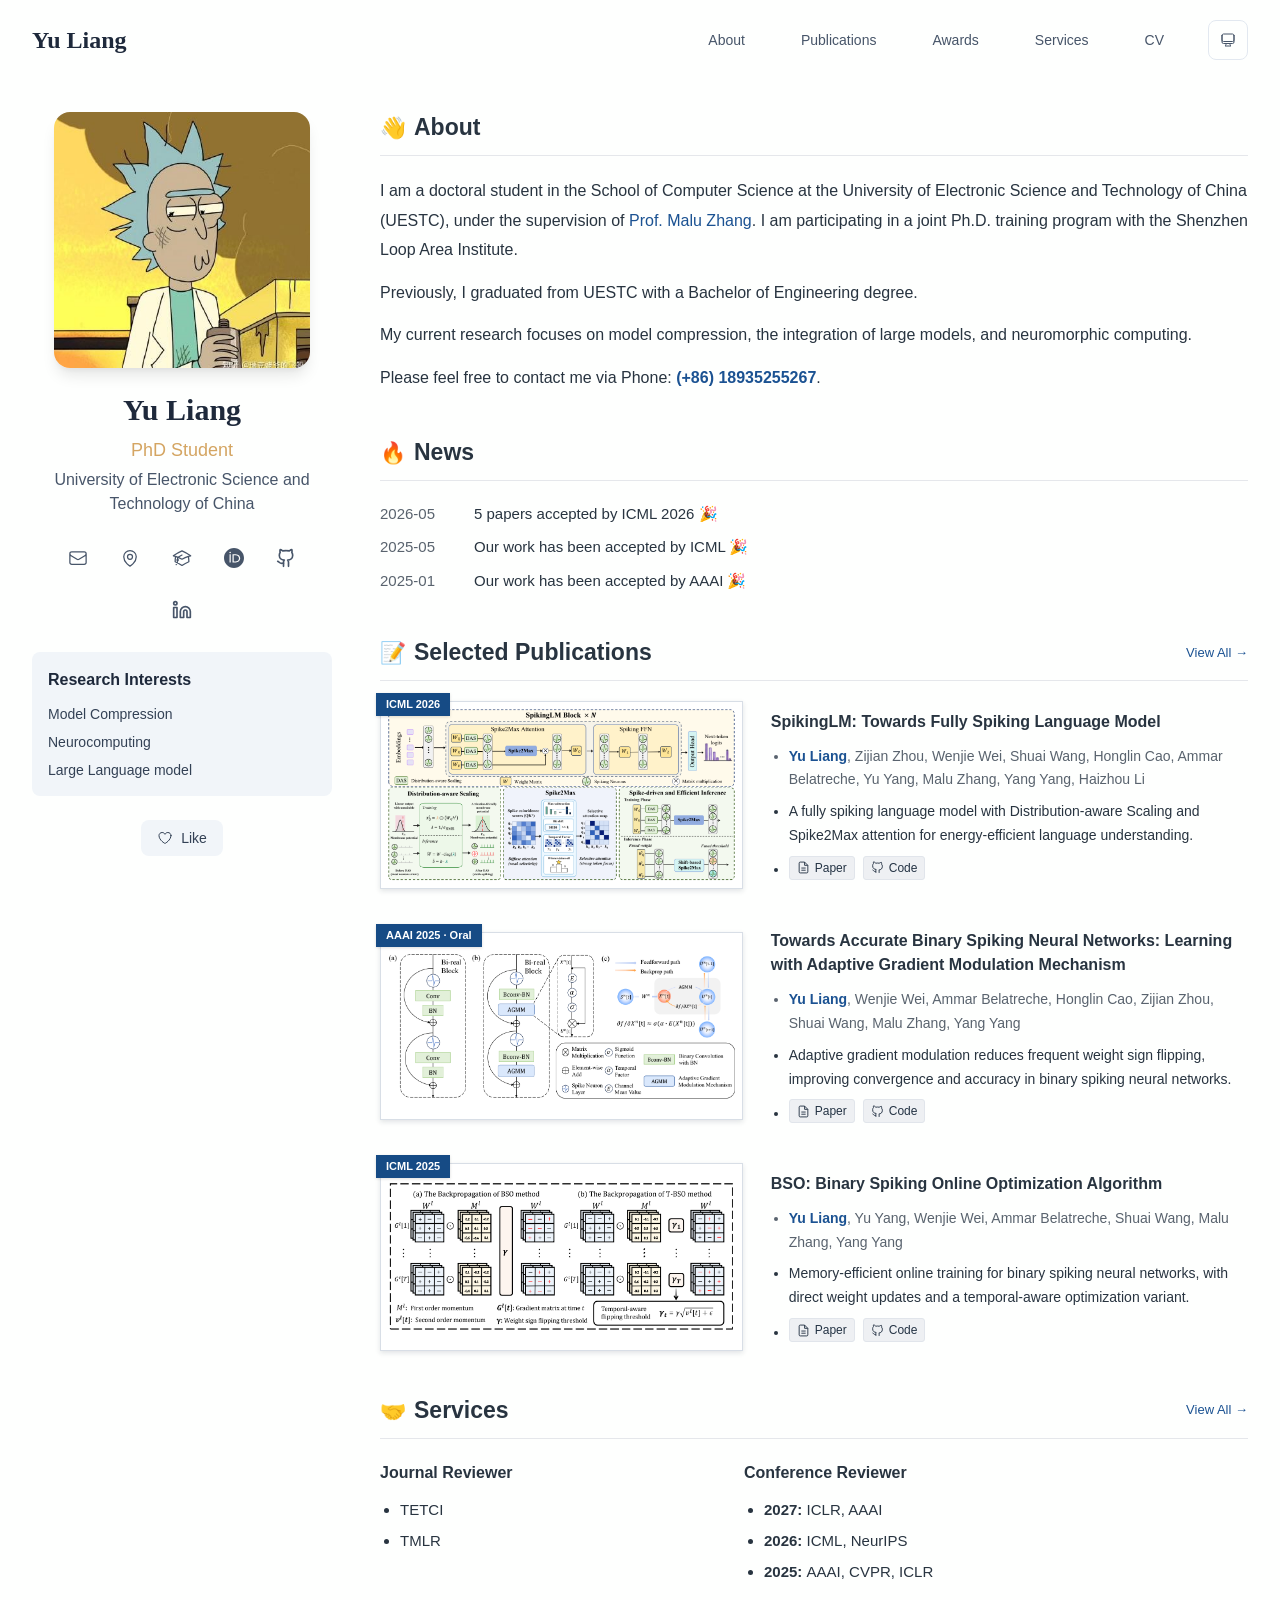
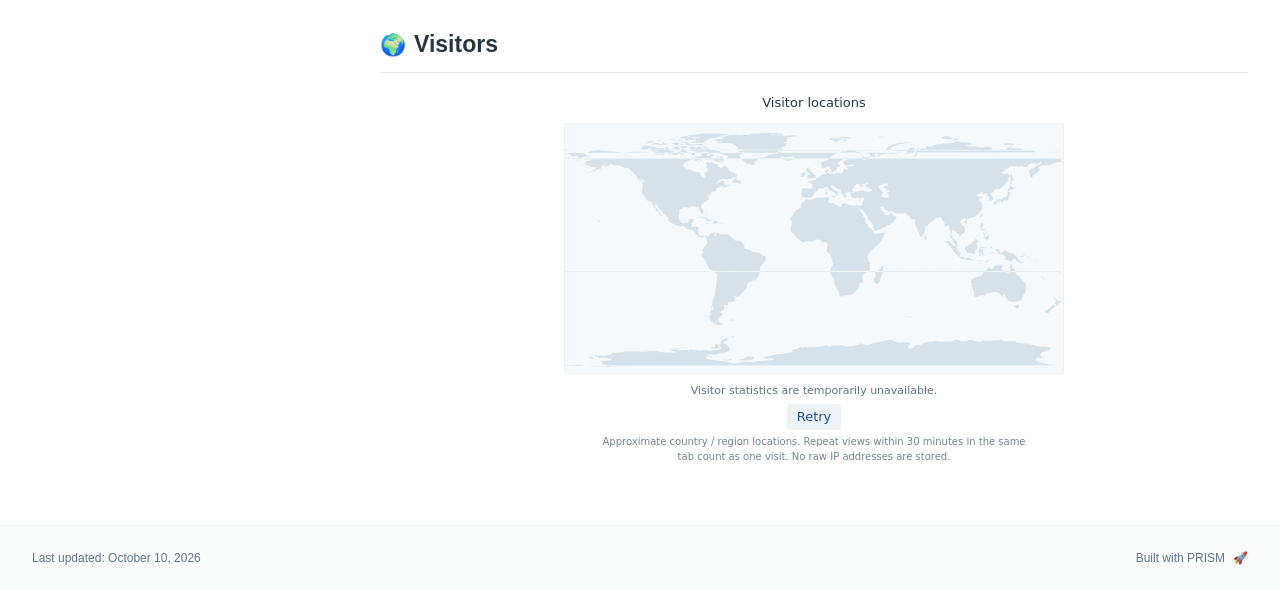
==== index.html @ 86c73335 "Fix LinkedIn profile URL scheme" ====
<!DOCTYPE html><html lang="en" class="scroll-smooth"><head><meta charSet="utf-8"/><meta name="viewport" content="width=device-width, initial-scale=1"/><link rel="preload" as="image" href="/bio.jpg"/><link rel="stylesheet" href="/_next/static/css/92b53c90e215dddf.css" data-precedence="next"/><link rel="preload" as="script" fetchPriority="low" href="/_next/static/chunks/webpack-af78f5c2c11af041.js"/><script src="/_next/static/chunks/4bd1b696-70b6d399998de86a.js" async=""></script><script src="/_next/static/chunks/684-5aaa8290a129f299.js" async=""></script><script src="/_next/static/chunks/main-app-7052d11c7c55e1a2.js" async=""></script><script src="/_next/static/chunks/17-9c04c9413a9f9f1f.js" async=""></script><script src="/_next/static/chunks/874-6cc630662f3664af.js" async=""></script><script src="/_next/static/chunks/862-15038af301665bb3.js" async=""></script><script src="/_next/static/chunks/app/layout-24a2ef7cd5fed40f.js" async=""></script><script src="/_next/static/chunks/178-595a94b9af1e67b5.js" async=""></script><script src="/_next/static/chunks/748-b0753eeaf12cb586.js" async=""></script><script src="/_next/static/chunks/app/page-c1008cc5483acef4.js" async=""></script><link rel="icon" href="/favicon.svg" type="image/svg+xml"/><link rel="dns-prefetch" href="https://google-fonts.jialeliu.com"/><link rel="preconnect" href="https://google-fonts.jialeliu.com" crossorigin=""/><link rel="preload" as="style" href="https://google-fonts.jialeliu.com/css2?family=Inter:wght@300;400;500;600;700&amp;family=Crimson+Text:ital,wght@0,400;0,600;1,400&amp;display=swap"/><link rel="stylesheet" id="gfonts-css" href="https://google-fonts.jialeliu.com/css2?family=Inter:wght@300;400;500;600;700&amp;family=Crimson+Text:ital,wght@0,400;0,600;1,400&amp;display=swap" media="print"/><script>
              (function(){
                var l = document.getElementById('gfonts-css');
                if (!l) return;
                if (l.media !== 'all') {
                  l.addEventListener('load', function(){ try { l.media = 'all'; } catch(e){} });
                }
              })();
            </script><noscript><link rel="stylesheet" href="https://google-fonts.jialeliu.com/css2?family=Inter:wght@300;400;500;600;700&amp;family=Crimson+Text:ital,wght@0,400;0,600;1,400&amp;display=swap"/></noscript><script>
              try {
                const theme = localStorage.getItem('theme-storage');
                const parsed = theme ? JSON.parse(theme) : null;
                const setting = parsed?.state?.theme || 'system';
                const prefersDark = typeof window !== 'undefined' && window.matchMedia && window.matchMedia('(prefers-color-scheme: dark)').matches;
                const effective = setting === 'dark' ? 'dark' : (setting === 'light' ? 'light' : (prefersDark ? 'dark' : 'light'));
                var root = document.documentElement;
                root.classList.add(effective);
                root.setAttribute('data-theme', effective);
              } catch (e) {
                var root = document.documentElement;
                root.classList.add('light');
                root.setAttribute('data-theme', 'light');
              }
            </script><title>Yu Liang</title><meta name="description" content="PhD student at the University of Electronic Science and Technology of China."/><meta name="author" content="Yu Liang"/><meta name="keywords" content="Yu Liang,PhD,Research,University of Electronic Science and Technology of China"/><meta name="creator" content="Yu Liang"/><meta name="publisher" content="Yu Liang"/><meta property="og:title" content="Yu Liang"/><meta property="og:description" content="PhD student at the University of Electronic Science and Technology of China."/><meta property="og:site_name" content="Yu Liang&#x27;s Academic Website"/><meta property="og:locale" content="en_US"/><meta property="og:type" content="website"/><meta name="twitter:card" content="summary"/><meta name="twitter:title" content="Yu Liang"/><meta name="twitter:description" content="PhD student at the University of Electronic Science and Technology of China."/><link rel="icon" href="/favicon.svg"/><script>document.querySelectorAll('body link[rel="icon"], body link[rel="apple-touch-icon"]').forEach(el => document.head.appendChild(el))</script><script src="/_next/static/chunks/polyfills-42372ed130431b0a.js" noModule=""></script></head><body class="font-sans antialiased"><div style="visibility:hidden"><nav class="fixed top-0 left-0 right-0 z-50" data-headlessui-state=""><div class="transition-all duration-300 ease-out bg-transparent" style="transform:translateY(-100px)"><div class="max-w-7xl mx-auto px-4 sm:px-6 lg:px-8"><div class="flex justify-between items-center h-16 lg:h-20"><div class="flex-shrink-0" tabindex="0"><a class="text-xl lg:text-2xl font-serif font-semibold text-primary hover:text-accent transition-colors duration-200" href="/">Yu Liang</a></div><div class="hidden lg:block"><div class="ml-10 flex items-center space-x-8"><div class="flex items-baseline space-x-8"><a class="relative px-3 py-2 text-sm font-medium transition-all duration-200 rounded hover:bg-accent/10 hover:shadow-sm text-primary" href="/"><span class="relative z-10">About</span><div class="absolute inset-0 bg-accent/10 rounded-lg"></div></a><a class="relative px-3 py-2 text-sm font-medium transition-all duration-200 rounded hover:bg-accent/10 hover:shadow-sm text-neutral-600 hover:text-primary" href="/publications/"><span class="relative z-10">Publications</span></a><a class="relative px-3 py-2 text-sm font-medium transition-all duration-200 rounded hover:bg-accent/10 hover:shadow-sm text-neutral-600 hover:text-primary" href="/awards/"><span class="relative z-10">Awards</span></a><a class="relative px-3 py-2 text-sm font-medium transition-all duration-200 rounded hover:bg-accent/10 hover:shadow-sm text-neutral-600 hover:text-primary" href="/services/"><span class="relative z-10">Services</span></a><a class="relative px-3 py-2 text-sm font-medium transition-all duration-200 rounded hover:bg-accent/10 hover:shadow-sm text-neutral-600 hover:text-primary" href="/cv/"><span class="relative z-10">CV</span></a></div><div class="flex items-center justify-center w-10 h-10 rounded-lg border border-neutral-200 dark:border-[rgba(148,163,184,0.24)] bg-background dark:bg-neutral-800"><div class="w-4 h-4 rounded-full bg-neutral-300 animate-pulse"></div></div></div></div><div class="lg:hidden flex items-center space-x-2"><div class="flex items-center justify-center w-10 h-10 rounded-lg border border-neutral-200 dark:border-[rgba(148,163,184,0.24)] bg-background dark:bg-neutral-800"><div class="w-4 h-4 rounded-full bg-neutral-300 animate-pulse"></div></div><button class="inline-flex items-center justify-center p-2 rounded-md text-neutral-600 hover:text-primary hover:bg-neutral-100 dark:hover:bg-neutral-800 focus:outline-none focus:ring-2 focus:ring-inset focus:ring-accent transition-colors duration-200" id="headlessui-disclosure-button-«R5pdb»" type="button" aria-expanded="false" data-headlessui-state=""><span class="sr-only">Open main menu</span><div><svg xmlns="http://www.w3.org/2000/svg" fill="none" viewBox="0 0 24 24" stroke-width="1.5" stroke="currentColor" aria-hidden="true" data-slot="icon" class="block h-6 w-6"><path stroke-linecap="round" stroke-linejoin="round" d="M3.75 6.75h16.5M3.75 12h16.5m-16.5 5.25h16.5"></path></svg></div></button></div></div></div></div></nav><main class="min-h-screen pt-16 lg:pt-20"><div class="max-w-6xl mx-auto px-4 sm:px-6 lg:px-8 py-8 bg-background min-h-screen"><div class="grid grid-cols-1 lg:grid-cols-3 gap-12"><div class="lg:col-span-1"><div class="sticky top-8" style="opacity:0;transform:translateY(20px)"><div class="w-64 h-64 mx-auto mb-6 rounded-2xl overflow-hidden shadow-lg hover:shadow-xl transition-all duration-200 hover:scale-105"><img alt="Yu Liang" width="256" height="256" decoding="async" data-nimg="1" class="w-full h-full object-cover object-[32%_center]" style="color:transparent" src="/bio.jpg"/></div><div class="text-center mb-6"><h1 class="text-3xl font-serif font-bold text-primary mb-2">Yu Liang</h1><p class="text-lg text-accent font-medium mb-1">PhD Student</p><p class="text-neutral-600 mb-2">University of Electronic Science and Technology of China</p></div><div class="flex flex-wrap justify-center gap-3 sm:gap-4 mb-6 relative px-2"><div class="relative"><button class="p-2 sm:p-2 transition-colors duration-200 text-neutral-600 dark:text-neutral-400 hover:text-accent" aria-label="Email"><svg xmlns="http://www.w3.org/2000/svg" fill="none" viewBox="0 0 24 24" stroke-width="1.5" stroke="currentColor" aria-hidden="true" data-slot="icon" class="h-5 w-5"><path stroke-linecap="round" stroke-linejoin="round" d="M21.75 6.75v10.5a2.25 2.25 0 0 1-2.25 2.25h-15a2.25 2.25 0 0 1-2.25-2.25V6.75m19.5 0A2.25 2.25 0 0 0 19.5 4.5h-15a2.25 2.25 0 0 0-2.25 2.25m19.5 0v.243a2.25 2.25 0 0 1-1.07 1.916l-7.5 4.615a2.25 2.25 0 0 1-2.36 0L3.32 8.91a2.25 2.25 0 0 1-1.07-1.916V6.75"></path></svg></button></div><div class="relative"><button class="p-2 sm:p-2 transition-colors duration-200 text-neutral-600 dark:text-neutral-400 hover:text-accent" aria-label="Location"><svg xmlns="http://www.w3.org/2000/svg" fill="none" viewBox="0 0 24 24" stroke-width="1.5" stroke="currentColor" aria-hidden="true" data-slot="icon" class="h-5 w-5"><path stroke-linecap="round" stroke-linejoin="round" d="M15 10.5a3 3 0 1 1-6 0 3 3 0 0 1 6 0Z"></path><path stroke-linecap="round" stroke-linejoin="round" d="M19.5 10.5c0 7.142-7.5 11.25-7.5 11.25S4.5 17.642 4.5 10.5a7.5 7.5 0 1 1 15 0Z"></path></svg></button></div><a href="https://scholar.google.com/citations?view_op=list_works&amp;hl=zh-CN&amp;hl=zh-CN&amp;user=cxsgMC8AAAAJ" target="_blank" rel="noopener noreferrer" class="p-2 sm:p-2 text-neutral-600 dark:text-neutral-400 hover:text-accent transition-colors duration-200" aria-label="Google Scholar"><svg xmlns="http://www.w3.org/2000/svg" fill="none" viewBox="0 0 24 24" stroke-width="1.5" stroke="currentColor" aria-hidden="true" data-slot="icon" class="h-5 w-5"><path stroke-linecap="round" stroke-linejoin="round" d="M4.26 10.147a60.438 60.438 0 0 0-.491 6.347A48.62 48.62 0 0 1 12 20.904a48.62 48.62 0 0 1 8.232-4.41 60.46 60.46 0 0 0-.491-6.347m-15.482 0a50.636 50.636 0 0 0-2.658-.813A59.906 59.906 0 0 1 12 3.493a59.903 59.903 0 0 1 10.399 5.84c-.896.248-1.783.52-2.658.814m-15.482 0A50.717 50.717 0 0 1 12 13.489a50.702 50.702 0 0 1 7.74-3.342M6.75 15a.75.75 0 1 0 0-1.5.75.75 0 0 0 0 1.5Zm0 0v-3.675A55.378 55.378 0 0 1 12 8.443m-7.007 11.55A5.981 5.981 0 0 0 6.75 15.75v-1.5"></path></svg></a><a href="https://orcid.org/0009-0003-6080-0173" target="_blank" rel="noopener noreferrer" class="p-2 sm:p-2 text-neutral-600 dark:text-neutral-400 hover:text-accent transition-colors duration-200" aria-label="ORCID"><svg viewBox="0 0 24 24" fill="currentColor" class="h-5 w-5" xmlns="http://www.w3.org/2000/svg"><path d="M12 0C5.372 0 0 5.372 0 12s5.372 12 12 12 12-5.372 12-12S18.628 0 12 0zM7.369 4.378c.525 0 .947.431.947.947s-.422.947-.947.947a.95.95 0 0 1-.947-.947c0-.525.422-.947.947-.947zm-.722 3.038h1.444v10.041H6.647V7.416zm3.562 0h3.9c3.712 0 5.344 2.653 5.344 5.025 0 2.578-2.016 5.025-5.325 5.025h-3.919V7.416zm1.444 1.303v7.444h2.297c3.272 0 4.022-2.484 4.022-3.722 0-2.016-1.284-3.722-4.097-3.722h-2.222z"></path></svg></a><a href="https://github.com/hamings1" target="_blank" rel="noopener noreferrer" class="p-2 sm:p-2 text-neutral-600 dark:text-neutral-400 hover:text-accent transition-colors duration-200" aria-label="GitHub"><svg xmlns="http://www.w3.org/2000/svg" width="24" height="24" viewBox="0 0 24 24" fill="none" stroke="currentColor" stroke-width="2" stroke-linecap="round" stroke-linejoin="round" class="lucide lucide-github h-5 w-5" aria-hidden="true"><path d="M15 22v-4a4.8 4.8 0 0 0-1-3.5c3 0 6-2 6-5.5.08-1.25-.27-2.48-1-3.5.28-1.15.28-2.35 0-3.5 0 0-1 0-3 1.5-2.64-.5-5.36-.5-8 0C6 2 5 2 5 2c-.3 1.15-.3 2.35 0 3.5A5.403 5.403 0 0 0 4 9c0 3.5 3 5.5 6 5.5-.39.49-.68 1.05-.85 1.65-.17.6-.22 1.23-.15 1.85v4"></path><path d="M9 18c-4.51 2-5-2-7-2"></path></svg></a><a href="https://www.linkedin.com/in/yu-liang-641685288" target="_blank" rel="noopener noreferrer" class="p-2 sm:p-2 text-neutral-600 dark:text-neutral-400 hover:text-accent transition-colors duration-200" aria-label="LinkedIn"><svg xmlns="http://www.w3.org/2000/svg" width="24" height="24" viewBox="0 0 24 24" fill="none" stroke="currentColor" stroke-width="2" stroke-linecap="round" stroke-linejoin="round" class="lucide lucide-linkedin h-5 w-5" aria-hidden="true"><path d="M16 8a6 6 0 0 1 6 6v7h-4v-7a2 2 0 0 0-2-2 2 2 0 0 0-2 2v7h-4v-7a6 6 0 0 1 6-6z"></path><rect width="4" height="12" x="2" y="9"></rect><circle cx="4" cy="4" r="2"></circle></svg></a></div><div class="bg-neutral-100 dark:bg-neutral-800 rounded-lg p-4 mb-6 hover:shadow-lg transition-all duration-200 hover:scale-[1.02]"><h3 class="font-semibold text-primary mb-3">Research Interests</h3><div class="space-y-2 text-sm text-neutral-700 dark:text-neutral-500"><div>Model Compression</div><div>Neurocomputing</div><div>Large Language model</div></div></div><div class="flex justify-center"><div class="relative"><button class="flex items-center space-x-2 px-4 py-2 rounded-lg font-medium text-sm transition-all duration-200 bg-neutral-100 dark:bg-neutral-800 text-neutral-700 dark:text-neutral-500 hover:bg-red-50 dark:hover:bg-red-900/20 hover:text-red-600 dark:hover:text-red-400 cursor-pointer" tabindex="0"><svg xmlns="http://www.w3.org/2000/svg" fill="none" viewBox="0 0 24 24" stroke-width="1.5" stroke="currentColor" aria-hidden="true" data-slot="icon" class="h-4 w-4"><path stroke-linecap="round" stroke-linejoin="round" d="M21 8.25c0-2.485-2.099-4.5-4.688-4.5-1.935 0-3.597 1.126-4.312 2.733-.715-1.607-2.377-2.733-4.313-2.733C5.1 3.75 3 5.765 3 8.25c0 7.22 9 12 9 12s9-4.78 9-12Z"></path></svg><span>Like</span></button></div></div></div></div><div class="lg:col-span-2 space-y-8"><section id="about" class="scroll-mt-24 space-y-8 home-content"><link rel="stylesheet" href="/assets/homepage.css?v=20261010-services"><section aria-label="About"><div class="home-heading"><h2><span aria-hidden="true">👋</span>About</h2></div><div class="home-about"><p>I am a doctoral student in the School of Computer Science at the University of Electronic Science and Technology of China (UESTC), under the supervision of <a href="https://www.en.scse.uestc.edu.cn/info/1085/2257.htm" target="_blank" rel="noopener noreferrer">Prof. Malu Zhang</a>. I am participating in a joint Ph.D. training program with the Shenzhen Loop Area Institute.</p><p>Previously, I graduated from UESTC with a Bachelor of Engineering degree.</p><p>My current research focuses on model compression, the integration of large models, and neuromorphic computing.</p><p class="contact-line">Please feel free to contact me via Phone: <a href="tel:+8618935255267">(+86) 18935255267</a>.</p></div></section><section aria-label="News"><div class="home-heading"><h2><span aria-hidden="true">🔥</span>News</h2></div><ul class="home-news"><li><time datetime="2026-05">2026-05</time><span>5 papers accepted by ICML 2026 🎉</span></li><li><time datetime="2025-05">2025-05</time><span>Our work has been accepted by ICML 🎉</span></li><li><time datetime="2025-01">2025-01</time><span>Our work has been accepted by AAAI 🎉</span></li></ul></section><section aria-label="Selected Publications"><div class="home-heading"><h2><span aria-hidden="true">📝</span>Selected Publications</h2><a class="view-all" href="/publications/">View All →</a></div><div class="paper-list"><article class="paper-row" id="liang2026spikinglm"><a class="paper-figure" href="https://proceedings.mlr.press/v306/liang26ae.html" target="_blank" rel="noopener noreferrer" aria-label="Read SpikingLM: Towards Fully Spiking Language Model"><img src="/papers/spikinglm.png" alt="SpikingLM architecture with Distribution-aware Scaling and Spike2Max attention" width="1200" height="600" loading="lazy" decoding="async"><span class="paper-venue">ICML 2026</span></a><div><h3 class="paper-title"><a href="https://proceedings.mlr.press/v306/liang26ae.html" target="_blank" rel="noopener noreferrer">SpikingLM: Towards Fully Spiking Language Model</a></h3><ul class="paper-details"><li class="paper-authors"><strong>Yu Liang</strong>, Zijian Zhou, Wenjie Wei, Shuai Wang, Honglin Cao, Ammar Belatreche, Yu Yang, Malu Zhang, Yang Yang, Haizhou Li</li><li>A fully spiking language model with Distribution-aware Scaling and Spike2Max attention for energy-efficient language understanding.</li><li><div class="paper-links"><a href="https://proceedings.mlr.press/v306/liang26ae.html" target="_blank" rel="noopener noreferrer" class="paper-button"><svg viewBox="0 0 24 24" fill="none" stroke="currentColor" stroke-width="1.7" aria-hidden="true"><path d="M14 2H6a2 2 0 0 0-2 2v16a2 2 0 0 0 2 2h12a2 2 0 0 0 2-2V8z M14 2v6h6 M8 13h8 M8 17h8"></path></svg>Paper</a><a href="https://github.com/hamings1/SpikingLM" target="_blank" rel="noopener noreferrer" class="paper-button"><svg viewBox="0 0 24 24" fill="none" stroke="currentColor" stroke-width="1.7" aria-hidden="true"><path d="M9 19c-4.3 1.3-4.3-2.2-6-2.7 M15 22v-3.4c0-1 .1-1.4-.5-2 3.3-.4 6.5-1.6 6.5-7a5.4 5.4 0 0 0-1.5-3.7c.2-.9.2-2.3-.2-3.3 0 0-1.3-.4-4.2 1.5a14 14 0 0 0-6.2 0C6 1.2 4.7 1.6 4.7 1.6c-.4 1-.4 2.4-.2 3.3A5.4 5.4 0 0 0 3 8.6c0 5.4 3.2 6.6 6.5 7-.6.6-.5 1-.5 2V22"></path></svg>Code</a></div></li></ul></div></article><article class="paper-row" id="liang2025towards"><a class="paper-figure" href="https://arxiv.org/abs/2502.14344" target="_blank" rel="noopener noreferrer" aria-label="Read Towards Accurate Binary Spiking Neural Networks: Learning with Adaptive Gradient Modulation Mechanism"><img src="/papers/agmm.png" alt="Network architecture and backpropagation of Adaptive Gradient Modulation Mechanism" width="1200" height="600" loading="lazy" decoding="async"><span class="paper-venue">AAAI 2025 · Oral</span></a><div><h3 class="paper-title"><a href="https://arxiv.org/abs/2502.14344" target="_blank" rel="noopener noreferrer">Towards Accurate Binary Spiking Neural Networks: Learning with Adaptive Gradient Modulation Mechanism</a></h3><ul class="paper-details"><li class="paper-authors"><strong>Yu Liang</strong>, Wenjie Wei, Ammar Belatreche, Honglin Cao, Zijian Zhou, Shuai Wang, Malu Zhang, Yang Yang</li><li>Adaptive gradient modulation reduces frequent weight sign flipping, improving convergence and accuracy in binary spiking neural networks.</li><li><div class="paper-links"><a href="https://arxiv.org/abs/2502.14344" target="_blank" rel="noopener noreferrer" class="paper-button"><svg viewBox="0 0 24 24" fill="none" stroke="currentColor" stroke-width="1.7" aria-hidden="true"><path d="M14 2H6a2 2 0 0 0-2 2v16a2 2 0 0 0 2 2h12a2 2 0 0 0 2-2V8z M14 2v6h6 M8 13h8 M8 17h8"></path></svg>Paper</a><a href="https://github.com/hamings1/AGMM" target="_blank" rel="noopener noreferrer" class="paper-button"><svg viewBox="0 0 24 24" fill="none" stroke="currentColor" stroke-width="1.7" aria-hidden="true"><path d="M9 19c-4.3 1.3-4.3-2.2-6-2.7 M15 22v-3.4c0-1 .1-1.4-.5-2 3.3-.4 6.5-1.6 6.5-7a5.4 5.4 0 0 0-1.5-3.7c.2-.9.2-2.3-.2-3.3 0 0-1.3-.4-4.2 1.5a14 14 0 0 0-6.2 0C6 1.2 4.7 1.6 4.7 1.6c-.4 1-.4 2.4-.2 3.3A5.4 5.4 0 0 0 3 8.6c0 5.4 3.2 6.6 6.5 7-.6.6-.5 1-.5 2V22"></path></svg>Code</a></div></li></ul></div></article><article class="paper-row" id="liang2025bso"><a class="paper-figure" href="https://arxiv.org/abs/2511.12502" target="_blank" rel="noopener noreferrer" aria-label="Read BSO: Binary Spiking Online Optimization Algorithm"><img src="/papers/bso.png" alt="Binary weight update strategies in BSO and temporal-aware T-BSO" width="1200" height="600" loading="lazy" decoding="async"><span class="paper-venue">ICML 2025</span></a><div><h3 class="paper-title"><a href="https://arxiv.org/abs/2511.12502" target="_blank" rel="noopener noreferrer">BSO: Binary Spiking Online Optimization Algorithm</a></h3><ul class="paper-details"><li class="paper-authors"><strong>Yu Liang</strong>, Yu Yang, Wenjie Wei, Ammar Belatreche, Shuai Wang, Malu Zhang, Yang Yang</li><li>Memory-efficient online training for binary spiking neural networks, with direct weight updates and a temporal-aware optimization variant.</li><li><div class="paper-links"><a href="https://arxiv.org/abs/2511.12502" target="_blank" rel="noopener noreferrer" class="paper-button"><svg viewBox="0 0 24 24" fill="none" stroke="currentColor" stroke-width="1.7" aria-hidden="true"><path d="M14 2H6a2 2 0 0 0-2 2v16a2 2 0 0 0 2 2h12a2 2 0 0 0 2-2V8z M14 2v6h6 M8 13h8 M8 17h8"></path></svg>Paper</a><a href="https://github.com/hamings1/BSO" target="_blank" rel="noopener noreferrer" class="paper-button"><svg viewBox="0 0 24 24" fill="none" stroke="currentColor" stroke-width="1.7" aria-hidden="true"><path d="M9 19c-4.3 1.3-4.3-2.2-6-2.7 M15 22v-3.4c0-1 .1-1.4-.5-2 3.3-.4 6.5-1.6 6.5-7a5.4 5.4 0 0 0-1.5-3.7c.2-.9.2-2.3-.2-3.3 0 0-1.3-.4-4.2 1.5a14 14 0 0 0-6.2 0C6 1.2 4.7 1.6 4.7 1.6c-.4 1-.4 2.4-.2 3.3A5.4 5.4 0 0 0 3 8.6c0 5.4 3.2 6.6 6.5 7-.6.6-.5 1-.5 2V22"></path></svg>Code</a></div></li></ul></div></article></div></section><section id="services" aria-label="Services"><div class="home-heading"><h2><span aria-hidden="true">🤝</span>Services</h2><a class="view-all" href="/services/">View All →</a></div><div class="home-services"><div><h3>Journal Reviewer</h3><ul><li>TETCI</li><li>TMLR</li></ul></div><div><h3>Conference Reviewer</h3><ul><li><strong>2027: </strong>ICLR, AAAI</li><li><strong>2026: </strong>ICML, NeurIPS</li><li><strong>2025: </strong>AAAI, CVPR, ICLR</li></ul></div></div></section><section aria-label="Visitors"><div class="home-heading"><h2><span aria-hidden="true">🌍</span>Visitors</h2></div><iframe class="visitor-frame" src="/visitors.html?v=cloudflare1" title="Visitor locations around the world"></iframe></section></section></div></div></div><!--$--><!--/$--><!--$--><!--/$--></main><footer class="border-t border-neutral-200/50 bg-neutral-50/50 dark:bg-neutral-900/50 dark:border-neutral-700/50"><div class="max-w-6xl mx-auto px-4 sm:px-6 lg:px-8 py-6"><div class="flex flex-col sm:flex-row justify-between items-center gap-2"><p class="text-xs text-neutral-500">Last updated: <!-- -->October 10, 2026</p><p class="text-xs text-neutral-500 flex items-center"><a href="https://github.com/xyjoey/PRISM" target="_blank" rel="noopener noreferrer">Built with PRISM</a><span class="ml-2">🚀</span></p></div></div></footer></div><script src="/_next/static/chunks/webpack-af78f5c2c11af041.js" async=""></script><script>(self.__next_f=self.__next_f||[]).push([0])</script><script>self.__next_f.push([1,"1:\"$Sreact.fragment\"\n2:I[3719,[\"17\",\"static/chunks/17-9c04c9413a9f9f1f.js\",\"874\",\"static/chunks/874-6cc630662f3664af.js\",\"862\",\"static/chunks/862-15038af301665bb3.js\",\"177\",\"static/chunks/app/layout-24a2ef7cd5fed40f.js\"],\"ThemeProvider\"]\n3:I[768,[\"17\",\"static/chunks/17-9c04c9413a9f9f1f.js\",\"874\",\"static/chunks/874-6cc630662f3664af.js\",\"862\",\"static/chunks/862-15038af301665bb3.js\",\"177\",\"static/chunks/app/layout-24a2ef7cd5fed40f.js\"],\"default\"]\n4:I[7555,[],\"\"]\n5:I[1295,[],\"\"]\n6:I[2548,[\"17\",\"static/chunks/17-9c04c9413a9f9f1f.js\",\"874\",\"static/chunks/874-6cc630662f3664af.js\",\"862\",\"static/chunks/862-15038af301665bb3.js\",\"177\",\"static/chunks/app/layout-24a2ef7cd5fed40f.js\"],\"default\"]\n7:I[7437,[\"17\",\"static/chunks/17-9c04c9413a9f9f1f.js\",\"178\",\"static/chunks/178-595a94b9af1e67b5.js\",\"874\",\"static/chunks/874-6cc630662f3664af.js\",\"748\",\"static/chunks/748-b0753eeaf12cb586.js\",\"974\",\"static/chunks/app/page-c1008cc5483acef4.js\"],\"default\"]\n8:I[9507,[\"17\",\"static/chunks/17-9c04c9413a9f9f1f.js\",\"178\",\"static/chunks/178-595a94b9af1e67b5.js\",\"874\",\"static/chunks/874-6cc630662f3664af.js\",\"748\",\"static/chunks/748-b0753eeaf12cb586.js\",\"974\",\"static/chunks/app/page-c1008cc5483acef4.js\"],\"default\"]\n9:I[5218,[\"17\",\"static/chunks/17-9c04c9413a9f9f1f.js\",\"178\",\"static/chunks/178-595a94b9af1e67b5.js\",\"874\",\"static/chunks/874-6cc630662f3664af.js\",\"748\",\"static/chunks/748-b0753eeaf12cb586.js\",\"974\",\"static/chunks/app/page-c1008cc5483acef4.js\"],\"default\"]\na:I[1990,[\"17\",\"static/chunks/17-9c04c9413a9f9f1f.js\",\"178\",\"static/chunks/178-595a94b9af1e67b5.js\",\"874\",\"static/chunks/874-6cc630662f3664af.js\",\"748\",\"static/chunks/748-b0753eeaf12cb586.js\",\"974\",\"static/chunks/app/page-c1008cc5483acef4.js\"],\"default\"]\nb:I[9665,[],\"MetadataBoundary\"]\nd:I[9665,[],\"OutletBoundary\"]\n10:I[4911,[],\"AsyncMetadataOutlet\"]\n12:I[9665,[],\"ViewportBoundary\"]\n14:I[6614,[],\"\"]\n:HL[\"/_next/static/css/92b53c90e215dddf.css\",\"style\"]\n"])</script><script>self.__next_f.push([1,"0:{\"P\":null,\"b\":\"CWjEt0rLwIhY58VJ8p-AG\",\"p\":\"\",\"c\":[\"\",\"\"],\"i\":false,\"f\":[[[\"\",{\"children\":[\"__PAGE__\",{}]},\"$undefined\",\"$undefined\",true],[\"\",[\"$\",\"$1\",\"c\",{\"children\":[[[\"$\",\"link\",\"0\",{\"rel\":\"stylesheet\",\"href\":\"/_next/static/css/92b53c90e215dddf.css\",\"precedence\":\"next\",\"crossOrigin\":\"$undefined\",\"nonce\":\"$undefined\"}]],[\"$\",\"html\",null,{\"lang\":\"en\",\"className\":\"scroll-smooth\",\"suppressHydrationWarning\":true,\"children\":[[\"$\",\"head\",null,{\"children\":[[\"$\",\"link\",null,{\"rel\":\"icon\",\"href\":\"/favicon.svg\",\"type\":\"image/svg+xml\"}],[\"$\",\"link\",null,{\"rel\":\"dns-prefetch\",\"href\":\"https://google-fonts.jialeliu.com\"}],[\"$\",\"link\",null,{\"rel\":\"preconnect\",\"href\":\"https://google-fonts.jialeliu.com\",\"crossOrigin\":\"\"}],[\"$\",\"link\",null,{\"rel\":\"preload\",\"as\":\"style\",\"href\":\"https://google-fonts.jialeliu.com/css2?family=Inter:wght@300;400;500;600;700&family=Crimson+Text:ital,wght@0,400;0,600;1,400&display=swap\"}],[\"$\",\"link\",null,{\"rel\":\"stylesheet\",\"id\":\"gfonts-css\",\"href\":\"https://google-fonts.jialeliu.com/css2?family=Inter:wght@300;400;500;600;700&family=Crimson+Text:ital,wght@0,400;0,600;1,400&display=swap\",\"media\":\"print\"}],[\"$\",\"script\",null,{\"dangerouslySetInnerHTML\":{\"__html\":\"\\n              (function(){\\n                var l = document.getElementById('gfonts-css');\\n                if (!l) return;\\n                if (l.media !== 'all') {\\n                  l.addEventListener('load', function(){ try { l.media = 'all'; } catch(e){} });\\n                }\\n              })();\\n            \"}}],[\"$\",\"noscript\",null,{\"children\":[\"$\",\"link\",null,{\"rel\":\"stylesheet\",\"href\":\"https://google-fonts.jialeliu.com/css2?family=Inter:wght@300;400;500;600;700&family=Crimson+Text:ital,wght@0,400;0,600;1,400&display=swap\"}]}],[\"$\",\"script\",null,{\"dangerouslySetInnerHTML\":{\"__html\":\"\\n              try {\\n                const theme = localStorage.getItem('theme-storage');\\n                const parsed = theme ? JSON.parse(theme) : null;\\n                const setting = parsed?.state?.theme || 'system';\\n                const prefersDark = typeof window !== 'undefined' && window.matchMedia && window.matchMedia('(prefers-color-scheme: dark)').matches;\\n                const effective = setting === 'dark' ? 'dark' : (setting === 'light' ? 'light' : (prefersDark ? 'dark' : 'light'));\\n                var root = document.documentElement;\\n                root.classList.add(effective);\\n                root.setAttribute('data-theme', effective);\\n              } catch (e) {\\n                var root = document.documentElement;\\n                root.classList.add('light');\\n                root.setAttribute('data-theme', 'light');\\n              }\\n            \"}}]]}],[\"$\",\"body\",null,{\"className\":\"font-sans antialiased\",\"children\":[\"$\",\"$L2\",null,{\"children\":[[\"$\",\"$L3\",null,{\"items\":[{\"title\":\"About\",\"type\":\"page\",\"target\":\"about\",\"href\":\"/\"},{\"title\":\"Publications\",\"type\":\"page\",\"target\":\"publications\",\"href\":\"/publications\"},{\"title\":\"Awards\",\"type\":\"page\",\"target\":\"awards\",\"href\":\"/awards\"},{\"title\":\"Services\",\"type\":\"page\",\"target\":\"services\",\"href\":\"/services\"},{\"title\":\"CV\",\"type\":\"page\",\"target\":\"cv\",\"href\":\"/cv\"}],\"siteTitle\":\"Yu Liang\",\"enableOnePageMode\":false}],[\"$\",\"main\",null,{\"className\":\"min-h-screen pt-16 lg:pt-20\",\"children\":[\"$\",\"$L4\",null,{\"parallelRouterKey\":\"children\",\"error\":\"$undefined\",\"errorStyles\":\"$undefined\",\"errorScripts\":\"$undefined\",\"template\":[\"$\",\"$L5\",null,{}],\"templateStyles\":\"$undefined\",\"templateScripts\":\"$undefined\",\"notFound\":[[[\"$\",\"title\",null,{\"children\":\"404: This page could not be found.\"}],[\"$\",\"div\",null,{\"style\":{\"fontFamily\":\"system-ui,\\\"Segoe UI\\\",Roboto,Helvetica,Arial,sans-serif,\\\"Apple Color Emoji\\\",\\\"Segoe UI Emoji\\\"\",\"height\":\"100vh\",\"textAlign\":\"center\",\"display\":\"flex\",\"flexDirection\":\"column\",\"alignItems\":\"center\",\"justifyContent\":\"center\"},\"children\":[\"$\",\"div\",null,{\"children\":[[\"$\",\"style\",null,{\"dangerouslySetInnerHTML\":{\"__html\":\"body{color:#000;background:#fff;margin:0}.next-error-h1{border-right:1px solid rgba(0,0,0,.3)}@media (prefers-color-scheme:dark){body{color:#fff;background:#000}.next-error-h1{border-right:1px solid rgba(255,255,255,.3)}}\"}}],[\"$\",\"h1\",null,{\"className\":\"next-error-h1\",\"style\":{\"display\":\"inline-block\",\"margin\":\"0 20px 0 0\",\"padding\":\"0 23px 0 0\",\"fontSize\":24,\"fontWeight\":500,\"verticalAlign\":\"top\",\"lineHeight\":\"49px\"},\"children\":404}],[\"$\",\"div\",null,{\"style\":{\"display\":\"inline-block\"},\"children\":[\"$\",\"h2\",null,{\"style\":{\"fontSize\":14,\"fontWeight\":400,\"lineHeight\":\"49px\",\"margin\":0},\"children\":\"This page could not be found.\"}]}]]}]}]],[]],\"forbidden\":\"$undefined\",\"unauthorized\":\"$undefined\"}]}],[\"$\",\"$L6\",null,{\"lastUpdated\":\"October 10, 2026\"}]]}]}]]}]]}],{\"children\":[\"__PAGE__\",[\"$\",\"$1\",\"c\",{\"children\":[[\"$\",\"div\",null,{\"className\":\"max-w-6xl mx-auto px-4 sm:px-6 lg:px-8 py-8 bg-background min-h-screen\",\"children\":[\"$\",\"div\",null,{\"className\":\"grid grid-cols-1 lg:grid-cols-3 gap-12\",\"children\":[[\"$\",\"div\",null,{\"className\":\"lg:col-span-1\",\"children\":[\"$\",\"$L7\",null,{\"author\":{\"name\":\"Yu Liang\",\"title\":\"PhD Student\",\"institution\":\"University of Electronic Science and Technology of China\",\"avatar\":\"/bio.jpg\"},\"social\":{\"email\":\"yu-liang@std.uestc.edu.cn\",\"location\":\"Chengdu, China\",\"location_url\":\"https://maps.google.com\",\"location_details\":[\"No.2006, Xiyuan Ave, West Hi-Tech Zone,\",\"University of Electronic Science and Technology of China, Chengdu, China\"],\"google_scholar\":\"https://scholar.google.com/citations?view_op=list_works&hl=zh-CN&hl=zh-CN&user=cxsgMC8AAAAJ\",\"orcid\":\"https://orcid.org/0009-0003-6080-0173\",\"github\":\"https://github.com/hamings1\",\"linkedin\":\"https://www.linkedin.com/in/yu-liang-641685288\"},\"features\":{\"enable_likes\":true,\"enable_one_page_mode\":false},\"researchInterests\":[\"Model Compression\",\"Neurocomputing\",\"Large Language model\"]}]}],[\"$\",\"div\",null,{\"className\":\"lg:col-span-2 space-y-8\",\"children\":[[\"$\",\"section\",null,{\"id\":\"about\",\"className\":\"scroll-mt-24 space-y-8 home-content\",\"children\":[[\"$\",\"link\",null,{\"rel\":\"stylesheet\",\"href\":\"/assets/homepage.css?v=20261010-services\"}],[\"$\",\"section\",null,{\"aria-label\":\"About\",\"children\":[[\"$\",\"div\",null,{\"className\":\"home-heading\",\"children\":[[\"$\",\"h2\",null,{\"children\":[[\"$\",\"span\",null,{\"aria-hidden\":\"true\",\"children\":\"👋\"}],\"About\"]}]]}],[\"$\",\"div\",null,{\"className\":\"home-about\",\"children\":[[\"$\",\"p\",null,{\"children\":[\"I am a doctoral student in the School of Computer Science at the University of Electronic Science and Technology of China (UESTC), under the supervision of \",[\"$\",\"a\",null,{\"href\":\"https://www.en.scse.uestc.edu.cn/info/1085/2257.htm\",\"target\":\"_blank\",\"rel\":\"noopener noreferrer\",\"children\":\"Prof. Malu Zhang\"}],\". I am participating in a joint Ph.D. training program with the Shenzhen Loop Area Institute.\"]}],[\"$\",\"p\",null,{\"children\":\"Previously, I graduated from UESTC with a Bachelor of Engineering degree.\"}],[\"$\",\"p\",null,{\"children\":\"My current research focuses on model compression, the integration of large models, and neuromorphic computing.\"}],[\"$\",\"p\",null,{\"className\":\"contact-line\",\"children\":[\"Please feel free to contact me via Phone: \",[\"$\",\"a\",null,{\"href\":\"tel:+8618935255267\",\"children\":\"(+86) 18935255267\"}],\".\"]}]]}]]}],[\"$\",\"section\",null,{\"aria-label\":\"News\",\"children\":[[\"$\",\"div\",null,{\"className\":\"home-heading\",\"children\":[[\"$\",\"h2\",null,{\"children\":[[\"$\",\"span\",null,{\"aria-hidden\":\"true\",\"children\":\"🔥\"}],\"News\"]}]]}],[\"$\",\"ul\",null,{\"className\":\"home-news\",\"children\":[[\"$\",\"li\",null,{\"children\":[[\"$\",\"time\",null,{\"dateTime\":\"2026-05\",\"children\":\"2026-05\"}],[\"$\",\"span\",null,{\"children\":\"5 papers accepted by ICML 2026 🎉\"}]]}],[\"$\",\"li\",null,{\"children\":[[\"$\",\"time\",null,{\"dateTime\":\"2025-05\",\"children\":\"2025-05\"}],[\"$\",\"span\",null,{\"children\":\"Our work has been accepted by ICML 🎉\"}]]}],[\"$\",\"li\",null,{\"children\":[[\"$\",\"time\",null,{\"dateTime\":\"2025-01\",\"children\":\"2025-01\"}],[\"$\",\"span\",null,{\"children\":\"Our work has been accepted by AAAI 🎉\"}]]}]]}]]}],[\"$\",\"section\",null,{\"aria-label\":\"Selected Publications\",\"children\":[[\"$\",\"div\",null,{\"className\":\"home-heading\",\"children\":[[\"$\",\"h2\",null,{\"children\":[[\"$\",\"span\",null,{\"aria-hidden\":\"true\",\"children\":\"📝\"}],\"Selected Publications\"]}],[\"$\",\"a\",null,{\"className\":\"view-all\",\"href\":\"/publications/\",\"children\":\"View All →\"}]]}],[\"$\",\"div\",null,{\"className\":\"paper-list\",\"children\":[[\"$\",\"article\",null,{\"className\":\"paper-row\",\"id\":\"liang2026spikinglm\",\"children\":[[\"$\",\"a\",null,{\"className\":\"paper-figure\",\"href\":\"https://proceedings.mlr.press/v306/liang26ae.html\",\"target\":\"_blank\",\"rel\":\"noopener noreferrer\",\"aria-label\":\"Read SpikingLM: Towards Fully Spiking Language Model\",\"children\":[[\"$\",\"img\",null,{\"src\":\"/papers/spikinglm.png\",\"alt\":\"SpikingLM architecture with Distribution-aware Scaling and Spike2Max attention\",\"width\":1200,\"height\":600,\"loading\":\"lazy\",\"decoding\":\"async\"}],[\"$\",\"span\",null,{\"className\":\"paper-venue\",\"children\":\"ICML 2026\"}]]}],[\"$\",\"div\",null,{\"children\":[[\"$\",\"h3\",null,{\"className\":\"paper-title\",\"children\":[\"$\",\"a\",null,{\"href\":\"https://proceedings.mlr.press/v306/liang26ae.html\",\"target\":\"_blank\",\"rel\":\"noopener noreferrer\",\"children\":\"SpikingLM: Towards Fully Spiking Language Model\"}]}],[\"$\",\"ul\",null,{\"className\":\"paper-details\",\"children\":[[\"$\",\"li\",null,{\"className\":\"paper-authors\",\"children\":[[\"$\",\"strong\",null,{\"children\":\"Yu Liang\"}],\", Zijian Zhou, Wenjie Wei, Shuai Wang, Honglin Cao, Ammar Belatreche, Yu Yang, Malu Zhang, Yang Yang, Haizhou Li\"]}],[\"$\",\"li\",null,{\"children\":\"A fully spiking language model with Distribution-aware Scaling and Spike2Max attention for energy-efficient language understanding.\"}],[\"$\",\"li\",null,{\"children\":[\"$\",\"div\",null,{\"className\":\"paper-links\",\"children\":[[\"$\",\"a\",null,{\"href\":\"https://proceedings.mlr.press/v306/liang26ae.html\",\"target\":\"_blank\",\"rel\":\"noopener noreferrer\",\"className\":\"paper-button\",\"children\":[[\"$\",\"svg\",null,{\"viewBox\":\"0 0 24 24\",\"fill\":\"none\",\"stroke\":\"currentColor\",\"strokeWidth\":1.7,\"aria-hidden\":\"true\",\"children\":[\"$\",\"path\",null,{\"d\":\"M14 2H6a2 2 0 0 0-2 2v16a2 2 0 0 0 2 2h12a2 2 0 0 0 2-2V8z M14 2v6h6 M8 13h8 M8 17h8\"}]}],\"Paper\"]}],[\"$\",\"a\",null,{\"href\":\"https://github.com/hamings1/SpikingLM\",\"target\":\"_blank\",\"rel\":\"noopener noreferrer\",\"className\":\"paper-button\",\"children\":[[\"$\",\"svg\",null,{\"viewBox\":\"0 0 24 24\",\"fill\":\"none\",\"stroke\":\"currentColor\",\"strokeWidth\":1.7,\"aria-hidden\":\"true\",\"children\":[\"$\",\"path\",null,{\"d\":\"M9 19c-4.3 1.3-4.3-2.2-6-2.7 M15 22v-3.4c0-1 .1-1.4-.5-2 3.3-.4 6.5-1.6 6.5-7a5.4 5.4 0 0 0-1.5-3.7c.2-.9.2-2.3-.2-3.3 0 0-1.3-.4-4.2 1.5a14 14 0 0 0-6.2 0C6 1.2 4.7 1.6 4.7 1.6c-.4 1-.4 2.4-.2 3.3A5.4 5.4 0 0 0 3 8.6c0 5.4 3.2 6.6 6.5 7-.6.6-.5 1-.5 2V22\"}]}],\"Code\"]}]]}]}]]}]]}]]}],[\"$\",\"article\",null,{\"className\":\"paper-row\",\"id\":\"liang2025towards\",\"children\":[[\"$\",\"a\",null,{\"className\":\"paper-figure\",\"href\":\"https://arxiv.org/abs/2502.14344\",\"target\":\"_blank\",\"rel\":\"noopener noreferrer\",\"aria-label\":\"Read Towards Accurate Binary Spiking Neural Networks: Learning with Adaptive Gradient Modulation Mechanism\",\"children\":[[\"$\",\"img\",null,{\"src\":\"/papers/agmm.png\",\"alt\":\"Network architecture and backpropagation of Adaptive Gradient Modulation Mechanism\",\"width\":1200,\"height\":600,\"loading\":\"lazy\",\"decoding\":\"async\"}],[\"$\",\"span\",null,{\"className\":\"paper-venue\",\"children\":\"AAAI 2025 · Oral\"}]]}],[\"$\",\"div\",null,{\"children\":[[\"$\",\"h3\",null,{\"className\":\"paper-title\",\"children\":[\"$\",\"a\",null,{\"href\":\"https://arxiv.org/abs/2502.14344\",\"target\":\"_blank\",\"rel\":\"noopener noreferrer\",\"children\":\"Towards Accurate Binary Spiking Neural Networks: Learning with Adaptive Gradient Modulation Mechanism\"}]}],[\"$\",\"ul\",null,{\"className\":\"paper-details\",\"children\":[[\"$\",\"li\",null,{\"className\":\"paper-authors\",\"children\":[[\"$\",\"strong\",null,{\"children\":\"Yu Liang\"}],\", Wenjie Wei, Ammar Belatreche, Honglin Cao, Zijian Zhou, Shuai Wang, Malu Zhang, Yang Yang\"]}],[\"$\",\"li\",null,{\"children\":\"Adaptive gradient modulation reduces frequent weight sign flipping, improving convergence and accuracy in binary spiking neural networks.\"}],[\"$\",\"li\",null,{\"children\":[\"$\",\"div\",null,{\"className\":\"paper-links\",\"children\":[[\"$\",\"a\",null,{\"href\":\"https://arxiv.org/abs/2502.14344\",\"target\":\"_blank\",\"rel\":\"noopener noreferrer\",\"className\":\"paper-button\",\"children\":[[\"$\",\"svg\",null,{\"viewBox\":\"0 0 24 24\",\"fill\":\"none\",\"stroke\":\"currentColor\",\"strokeWidth\":1.7,\"aria-hidden\":\"true\",\"children\":[\"$\",\"path\",null,{\"d\":\"M14 2H6a2 2 0 0 0-2 2v16a2 2 0 0 0 2 2h12a2 2 0 0 0 2-2V8z M14 2v6h6 M8 13h8 M8 17h8\"}]}],\"Paper\"]}],[\"$\",\"a\",null,{\"href\":\"https://github.com/hamings1/AGMM\",\"target\":\"_blank\",\"rel\":\"noopener noreferrer\",\"className\":\"paper-button\",\"children\":[[\"$\",\"svg\",null,{\"viewBox\":\"0 0 24 24\",\"fill\":\"none\",\"stroke\":\"currentColor\",\"strokeWidth\":1.7,\"aria-hidden\":\"true\",\"children\":[\"$\",\"path\",null,{\"d\":\"M9 19c-4.3 1.3-4.3-2.2-6-2.7 M15 22v-3.4c0-1 .1-1.4-.5-2 3.3-.4 6.5-1.6 6.5-7a5.4 5.4 0 0 0-1.5-3.7c.2-.9.2-2.3-.2-3.3 0 0-1.3-.4-4.2 1.5a14 14 0 0 0-6.2 0C6 1.2 4.7 1.6 4.7 1.6c-.4 1-.4 2.4-.2 3.3A5.4 5.4 0 0 0 3 8.6c0 5.4 3.2 6.6 6.5 7-.6.6-.5 1-.5 2V22\"}]}],\"Code\"]}]]}]}]]}]]}]]}],[\"$\",\"article\",null,{\"className\":\"paper-row\",\"id\":\"liang2025bso\",\"children\":[[\"$\",\"a\",null,{\"className\":\"paper-figure\",\"href\":\"https://arxiv.org/abs/2511.12502\",\"target\":\"_blank\",\"rel\":\"noopener noreferrer\",\"aria-label\":\"Read BSO: Binary Spiking Online Optimization Algorithm\",\"children\":[[\"$\",\"img\",null,{\"src\":\"/papers/bso.png\",\"alt\":\"Binary weight update strategies in BSO and temporal-aware T-BSO\",\"width\":1200,\"height\":600,\"loading\":\"lazy\",\"decoding\":\"async\"}],[\"$\",\"span\",null,{\"className\":\"paper-venue\",\"children\":\"ICML 2025\"}]]}],[\"$\",\"div\",null,{\"children\":[[\"$\",\"h3\",null,{\"className\":\"paper-title\",\"children\":[\"$\",\"a\",null,{\"href\":\"https://arxiv.org/abs/2511.12502\",\"target\":\"_blank\",\"rel\":\"noopener noreferrer\",\"children\":\"BSO: Binary Spiking Online Optimization Algorithm\"}]}],[\"$\",\"ul\",null,{\"className\":\"paper-details\",\"children\":[[\"$\",\"li\",null,{\"className\":\"paper-authors\",\"children\":[[\"$\",\"strong\",null,{\"children\":\"Yu Liang\"}],\", Yu Yang, Wenjie Wei, Ammar Belatreche, Shuai Wang, Malu Zhang, Yang Yang\"]}],[\"$\",\"li\",null,{\"children\":\"Memory-efficient online training for binary spiking neural networks, with direct weight updates and a temporal-aware optimization variant.\"}],[\"$\",\"li\",null,{\"children\":[\"$\",\"div\",null,{\"className\":\"paper-links\",\"children\":[[\"$\",\"a\",null,{\"href\":\"https://arxiv.org/abs/2511.12502\",\"target\":\"_blank\",\"rel\":\"noopener noreferrer\",\"className\":\"paper-button\",\"children\":[[\"$\",\"svg\",null,{\"viewBox\":\"0 0 24 24\",\"fill\":\"none\",\"stroke\":\"currentColor\",\"strokeWidth\":1.7,\"aria-hidden\":\"true\",\"children\":[\"$\",\"path\",null,{\"d\":\"M14 2H6a2 2 0 0 0-2 2v16a2 2 0 0 0 2 2h12a2 2 0 0 0 2-2V8z M14 2v6h6 M8 13h8 M8 17h8\"}]}],\"Paper\"]}],[\"$\",\"a\",null,{\"href\":\"https://github.com/hamings1/BSO\",\"target\":\"_blank\",\"rel\":\"noopener noreferrer\",\"className\":\"paper-button\",\"children\":[[\"$\",\"svg\",null,{\"viewBox\":\"0 0 24 24\",\"fill\":\"none\",\"stroke\":\"currentColor\",\"strokeWidth\":1.7,\"aria-hidden\":\"true\",\"children\":[\"$\",\"path\",null,{\"d\":\"M9 19c-4.3 1.3-4.3-2.2-6-2.7 M15 22v-3.4c0-1 .1-1.4-.5-2 3.3-.4 6.5-1.6 6.5-7a5.4 5.4 0 0 0-1.5-3.7c.2-.9.2-2.3-.2-3.3 0 0-1.3-.4-4.2 1.5a14 14 0 0 0-6.2 0C6 1.2 4.7 1.6 4.7 1.6c-.4 1-.4 2.4-.2 3.3A5.4 5.4 0 0 0 3 8.6c0 5.4 3.2 6.6 6.5 7-.6.6-.5 1-.5 2V22\"}]}],\"Code\"]}]]}]}]]}]]}]]}]]}]]}],[\"$\",\"section\",null,{\"id\":\"services\",\"aria-label\":\"Services\",\"children\":[[\"$\",\"div\",null,{\"className\":\"home-heading\",\"children\":[[\"$\",\"h2\",null,{\"children\":[[\"$\",\"span\",null,{\"aria-hidden\":\"true\",\"children\":\"🤝\"}],\"Services\"]}],[\"$\",\"a\",null,{\"className\":\"view-all\",\"href\":\"/services/\",\"children\":\"View All →\"}]]}],[\"$\",\"div\",null,{\"className\":\"home-services\",\"children\":[[\"$\",\"div\",null,{\"children\":[[\"$\",\"h3\",null,{\"children\":\"Journal Reviewer\"}],[\"$\",\"ul\",null,{\"children\":[[\"$\",\"li\",null,{\"children\":\"TETCI\"}],[\"$\",\"li\",null,{\"children\":\"TMLR\"}]]}]]}],[\"$\",\"div\",null,{\"children\":[[\"$\",\"h3\",null,{\"children\":\"Conference Reviewer\"}],[\"$\",\"ul\",null,{\"children\":[[\"$\",\"li\",null,{\"children\":[[\"$\",\"strong\",null,{\"children\":\"2027: \"}],\"ICLR, AAAI\"]}],[\"$\",\"li\",null,{\"children\":[[\"$\",\"strong\",null,{\"children\":\"2026: \"}],\"ICML, NeurIPS\"]}],[\"$\",\"li\",null,{\"children\":[[\"$\",\"strong\",null,{\"children\":\"2025: \"}],\"AAAI, CVPR, ICLR\"]}]]}]]}]]}]]}],[\"$\",\"section\",null,{\"aria-label\":\"Visitors\",\"children\":[[\"$\",\"div\",null,{\"className\":\"home-heading\",\"children\":[[\"$\",\"h2\",null,{\"children\":[[\"$\",\"span\",null,{\"aria-hidden\":\"true\",\"children\":\"🌍\"}],\"Visitors\"]}]]}],[\"$\",\"iframe\",null,{\"className\":\"visitor-frame\",\"src\":\"/visitors.html?v=cloudflare1\",\"title\":\"Visitor locations around the world\"}]]}]]}]]}]]}]}],[\"$\",\"$Lb\",null,{\"children\":\"$Lc\"}],null,[\"$\",\"$Ld\",null,{\"children\":[\"$Le\",\"$Lf\",[\"$\",\"$L10\",null,{\"promise\":\"$@11\"}]]}]]}],{},null,false]},null,false],[\"$\",\"$1\",\"h\",{\"children\":[null,[\"$\",\"$1\",\"G9Goot-kHLDUaPvsqQqVm\",{\"children\":[[\"$\",\"$L12\",null,{\"children\":\"$L13\"}],null]}],null]}],false]],\"m\":\"$undefined\",\"G\":[\"$14\",\"$undefined\"],\"s\":false,\"S\":true}\n"])</script><script>self.__next_f.push([1,"15:\"$Sreact.suspense\"\n16:I[4911,[],\"AsyncMetadata\"]\nc:[\"$\",\"$15\",null,{\"fallback\":null,\"children\":[\"$\",\"$L16\",null,{\"promise\":\"$@17\"}]}]\n"])</script><script>self.__next_f.push([1,"f:null\n"])</script><script>self.__next_f.push([1,"13:[[\"$\",\"meta\",\"0\",{\"charSet\":\"utf-8\"}],[\"$\",\"meta\",\"1\",{\"name\":\"viewport\",\"content\":\"width=device-width, initial-scale=1\"}]]\ne:null\n"])</script><script>self.__next_f.push([1,"17:{\"metadata\":[[\"$\",\"title\",\"0\",{\"children\":\"Yu Liang\"}],[\"$\",\"meta\",\"1\",{\"name\":\"description\",\"content\":\"PhD student at the University of Electronic Science and Technology of China.\"}],[\"$\",\"meta\",\"2\",{\"name\":\"author\",\"content\":\"Yu Liang\"}],[\"$\",\"meta\",\"3\",{\"name\":\"keywords\",\"content\":\"Yu Liang,PhD,Research,University of Electronic Science and Technology of China\"}],[\"$\",\"meta\",\"4\",{\"name\":\"creator\",\"content\":\"Yu Liang\"}],[\"$\",\"meta\",\"5\",{\"name\":\"publisher\",\"content\":\"Yu Liang\"}],[\"$\",\"meta\",\"6\",{\"property\":\"og:title\",\"content\":\"Yu Liang\"}],[\"$\",\"meta\",\"7\",{\"property\":\"og:description\",\"content\":\"PhD student at the University of Electronic Science and Technology of China.\"}],[\"$\",\"meta\",\"8\",{\"property\":\"og:site_name\",\"content\":\"Yu Liang's Academic Website\"}],[\"$\",\"meta\",\"9\",{\"property\":\"og:locale\",\"content\":\"en_US\"}],[\"$\",\"meta\",\"10\",{\"property\":\"og:type\",\"content\":\"website\"}],[\"$\",\"meta\",\"11\",{\"name\":\"twitter:card\",\"content\":\"summary\"}],[\"$\",\"meta\",\"12\",{\"name\":\"twitter:title\",\"content\":\"Yu Liang\"}],[\"$\",\"meta\",\"13\",{\"name\":\"twitter:description\",\"content\":\"PhD student at the University of Electronic Science and Technology of China.\"}],[\"$\",\"link\",\"14\",{\"rel\":\"icon\",\"href\":\"/favicon.svg\"}]],\"error\":null,\"digest\":\"$undefined\"}\n11:{\"metadata\":\"$17:metadata\",\"error\":null,\"digest\":\"$undefined\"}\n"])</script></body></html>
---- _next/static/css/92b53c90e215dddf.css ----
/*! tailwindcss v4.1.10 | MIT License | https://tailwindcss.com */@layer properties{@supports (((-webkit-hyphens:none)) and (not (margin-trim:inline))) or ((-moz-orient:inline) and (not (color:rgb(from red r g b)))){*,::backdrop,:after,:before{--tw-translate-x:0;--tw-translate-y:0;--tw-translate-z:0;--tw-rotate-x:initial;--tw-rotate-y:initial;--tw-rotate-z:initial;--tw-skew-x:initial;--tw-skew-y:initial;--tw-space-y-reverse:0;--tw-space-x-reverse:0;--tw-border-style:solid;--tw-leading:initial;--tw-font-weight:initial;--tw-shadow:0 0 #0000;--tw-shadow-color:initial;--tw-shadow-alpha:100%;--tw-inset-shadow:0 0 #0000;--tw-inset-shadow-color:initial;--tw-inset-shadow-alpha:100%;--tw-ring-color:initial;--tw-ring-shadow:0 0 #0000;--tw-inset-ring-color:initial;--tw-inset-ring-shadow:0 0 #0000;--tw-ring-inset:initial;--tw-ring-offset-width:0px;--tw-ring-offset-color:#fff;--tw-ring-offset-shadow:0 0 #0000;--tw-blur:initial;--tw-brightness:initial;--tw-contrast:initial;--tw-grayscale:initial;--tw-hue-rotate:initial;--tw-invert:initial;--tw-opacity:initial;--tw-saturate:initial;--tw-sepia:initial;--tw-drop-shadow:initial;--tw-drop-shadow-color:initial;--tw-drop-shadow-alpha:100%;--tw-drop-shadow-size:initial;--tw-backdrop-blur:initial;--tw-backdrop-brightness:initial;--tw-backdrop-contrast:initial;--tw-backdrop-grayscale:initial;--tw-backdrop-hue-rotate:initial;--tw-backdrop-invert:initial;--tw-backdrop-opacity:initial;--tw-backdrop-saturate:initial;--tw-backdrop-sepia:initial;--tw-duration:initial;--tw-ease:initial;--tw-scale-x:1;--tw-scale-y:1;--tw-scale-z:1}}}@layer theme{:host,:root{--font-sans:"Inter",-apple-system,BlinkMacSystemFont,"Segoe UI",Roboto,sans-serif;--color-red-50:oklch(97.1% .013 17.38);--color-red-400:oklch(70.4% .191 22.216);--color-red-600:oklch(57.7% .245 27.325);--color-red-900:oklch(39.6% .141 25.723);--color-white:#fff;--spacing:.25rem;--container-2xl:42rem;--container-3xl:48rem;--container-4xl:56rem;--container-6xl:72rem;--container-7xl:80rem;--text-xs:.75rem;--text-xs--line-height:calc(1/.75);--text-sm:.875rem;--text-sm--line-height:calc(1.25/.875);--text-base:1rem;--text-base--line-height:calc(1.5/1);--text-lg:1.125rem;--text-lg--line-height:calc(1.75/1.125);--text-xl:1.25rem;--text-xl--line-height:calc(1.75/1.25);--text-2xl:1.5rem;--text-2xl--line-height:calc(2/1.5);--text-3xl:1.875rem;--text-3xl--line-height:calc(2.25/1.875);--text-4xl:2.25rem;--text-4xl--line-height:calc(2.5/2.25);--font-weight-medium:500;--font-weight-semibold:600;--font-weight-bold:700;--leading-tight:1.25;--leading-relaxed:1.625;--radius-md:.375rem;--radius-lg:.5rem;--radius-xl:.75rem;--radius-2xl:1rem;--ease-out:cubic-bezier(0,0,.2,1);--animate-pulse:pulse 2s cubic-bezier(.4,0,.6,1)infinite;--blur-xl:24px;--aspect-video:16/9;--default-transition-duration:.15s;--default-transition-timing-function:cubic-bezier(.4,0,.2,1);--default-font-family:"Inter",-apple-system,BlinkMacSystemFont,"Segoe UI",Roboto,sans-serif;--default-mono-font-family:"SF Mono",Monaco,"Cascadia Code","Roboto Mono",Consolas,"Courier New",monospace;--line-height-normal:1.5;--shadow-glass:0 8px 32px 0 #1f26875e}}@layer base{*,::backdrop,:after,:before{box-sizing:border-box;border:0 solid;margin:0;padding:0}::file-selector-button{box-sizing:border-box;border:0 solid;margin:0;padding:0}:host,html{-webkit-text-size-adjust:100%;tab-size:4;line-height:1.5;font-family:var(--default-font-family,ui-sans-serif,system-ui,sans-serif,"Apple Color Emoji","Segoe UI Emoji","Segoe UI Symbol","Noto Color Emoji");font-feature-settings:var(--default-font-feature-settings,normal);font-variation-settings:var(--default-font-variation-settings,normal);-webkit-tap-highlight-color:transparent}hr{height:0;color:inherit;border-top-width:1px}abbr:where([title]){-webkit-text-decoration:underline dotted;text-decoration:underline dotted}h1,h2,h3,h4,h5,h6{font-size:inherit;font-weight:inherit}a{color:inherit;-webkit-text-decoration:inherit;text-decoration:inherit}b,strong{font-weight:bolder}code,kbd,pre,samp{font-family:var(--default-mono-font-family,ui-monospace,SFMono-Regular,Menlo,Monaco,Consolas,"Liberation Mono","Courier New",monospace);font-feature-settings:var(--default-mono-font-feature-settings,normal);font-variation-settings:var(--default-mono-font-variation-settings,normal);font-size:1em}small{font-size:80%}sub,sup{vertical-align:baseline;font-size:75%;line-height:0;position:relative}sub{bottom:-.25em}sup{top:-.5em}table{text-indent:0;border-color:inherit;border-collapse:collapse}:-moz-focusring{outline:auto}progress{vertical-align:baseline}summary{display:list-item}menu,ol,ul{list-style:none}audio,canvas,embed,iframe,img,object,svg,video{vertical-align:middle;display:block}img,video{max-width:100%;height:auto}button,input,optgroup,select,textarea{font:inherit;font-feature-settings:inherit;font-variation-settings:inherit;letter-spacing:inherit;color:inherit;opacity:1;background-color:#0000;border-radius:0}::file-selector-button{font:inherit;font-feature-settings:inherit;font-variation-settings:inherit;letter-spacing:inherit;color:inherit;opacity:1;background-color:#0000;border-radius:0}:where(select:is([multiple],[size])) optgroup{font-weight:bolder}:where(select:is([multiple],[size])) optgroup option{padding-inline-start:20px}::file-selector-button{margin-inline-end:4px}::placeholder{opacity:1}@supports (not ((-webkit-appearance:-apple-pay-button))) or (contain-intrinsic-size:1px){::placeholder{color:currentColor}@supports (color:color-mix(in lab,red,red)){::placeholder{color:color-mix(in oklab,currentcolor 50%,transparent)}}}textarea{resize:vertical}::-webkit-search-decoration{-webkit-appearance:none}::-webkit-date-and-time-value{min-height:1lh;text-align:inherit}::-webkit-datetime-edit{display:inline-flex}::-webkit-datetime-edit-fields-wrapper{padding:0}::-webkit-datetime-edit,::-webkit-datetime-edit-year-field{padding-block:0}::-webkit-datetime-edit-day-field,::-webkit-datetime-edit-month-field{padding-block:0}::-webkit-datetime-edit-hour-field,::-webkit-datetime-edit-minute-field{padding-block:0}::-webkit-datetime-edit-millisecond-field,::-webkit-datetime-edit-second-field{padding-block:0}::-webkit-datetime-edit-meridiem-field{padding-block:0}:-moz-ui-invalid{box-shadow:none}button,input:where([type=button],[type=reset],[type=submit]){appearance:button}::file-selector-button{appearance:button}::-webkit-inner-spin-button,::-webkit-outer-spin-button{height:auto}[hidden]:where(:not([hidden=until-found])){display:none!important}}@layer components;@layer utilities{.sr-only{clip:rect(0,0,0,0);white-space:nowrap;border-width:0;width:1px;height:1px;margin:-1px;padding:0;overflow:hidden}.absolute,.sr-only{position:absolute}.fixed{position:fixed}.relative{position:relative}.static{position:static}.sticky{position:sticky}.inset-0{inset:calc(var(--spacing)*0)}.top-0{top:calc(var(--spacing)*0)}.top-1\/2{top:50%}.top-2{top:calc(var(--spacing)*2)}.top-8{top:calc(var(--spacing)*8)}.top-full{top:100%}.right-0{right:calc(var(--spacing)*0)}.right-2{right:calc(var(--spacing)*2)}.left-0{left:calc(var(--spacing)*0)}.left-1\/2{left:50%}.left-3{left:calc(var(--spacing)*3)}.z-10{z-index:10}.z-20{z-index:20}.z-40{z-index:40}.z-50{z-index:50}.mx-auto{margin-inline:auto}.my-4{margin-block:calc(var(--spacing)*4)}.mt-1{margin-top:calc(var(--spacing)*1)}.mt-2{margin-top:calc(var(--spacing)*2)}.mt-4{margin-top:calc(var(--spacing)*4)}.mt-6{margin-top:calc(var(--spacing)*6)}.mt-8{margin-top:calc(var(--spacing)*8)}.mt-auto{margin-top:auto}.mr-1{margin-right:calc(var(--spacing)*1)}.mr-1\.5{margin-right:calc(var(--spacing)*1.5)}.mr-2{margin-right:calc(var(--spacing)*2)}.mb-1{margin-bottom:calc(var(--spacing)*1)}.mb-2{margin-bottom:calc(var(--spacing)*2)}.mb-3{margin-bottom:calc(var(--spacing)*3)}.mb-4{margin-bottom:calc(var(--spacing)*4)}.mb-6{margin-bottom:calc(var(--spacing)*6)}.mb-8{margin-bottom:calc(var(--spacing)*8)}.ml-0{margin-left:calc(var(--spacing)*0)}.ml-2{margin-left:calc(var(--spacing)*2)}.ml-4{margin-left:calc(var(--spacing)*4)}.ml-10{margin-left:calc(var(--spacing)*10)}.line-clamp-2{-webkit-line-clamp:2}.line-clamp-2,.line-clamp-3{-webkit-box-orient:vertical;display:-webkit-box;overflow:hidden}.line-clamp-3{-webkit-line-clamp:3}.block{display:block}.contents{display:contents}.flex{display:flex}.grid{display:grid}.hidden{display:none}.inline-flex{display:inline-flex}.aspect-video{aspect-ratio:var(--aspect-video)}.h-0{height:calc(var(--spacing)*0)}.h-2\.5{height:calc(var(--spacing)*2.5)}.h-3{height:calc(var(--spacing)*3)}.h-4{height:calc(var(--spacing)*4)}.h-5{height:calc(var(--spacing)*5)}.h-6{height:calc(var(--spacing)*6)}.h-10{height:calc(var(--spacing)*10)}.h-16{height:calc(var(--spacing)*16)}.h-64{height:calc(var(--spacing)*64)}.h-full{height:100%}.min-h-screen{min-height:100vh}.w-0{width:calc(var(--spacing)*0)}.w-2\.5{width:calc(var(--spacing)*2.5)}.w-3{width:calc(var(--spacing)*3)}.w-4{width:calc(var(--spacing)*4)}.w-5{width:calc(var(--spacing)*5)}.w-6{width:calc(var(--spacing)*6)}.w-10{width:calc(var(--spacing)*10)}.w-16{width:calc(var(--spacing)*16)}.w-32{width:calc(var(--spacing)*32)}.w-64{width:calc(var(--spacing)*64)}.w-full{width:100%}.max-w-2xl{max-width:var(--container-2xl)}.max-w-3xl{max-width:var(--container-3xl)}.max-w-4xl{max-width:var(--container-4xl)}.max-w-6xl{max-width:var(--container-6xl)}.max-w-7xl{max-width:var(--container-7xl)}.max-w-\[calc\(100vw-2rem\)\]{max-width:calc(100vw - 2rem)}.flex-shrink-0{flex-shrink:0}.flex-grow{flex-grow:1}.-translate-x-1\/2{--tw-translate-x:calc(calc(1/2*100%)*-1)}.-translate-x-1\/2,.-translate-y-1\/2{translate:var(--tw-translate-x)var(--tw-translate-y)}.-translate-y-1\/2{--tw-translate-y:calc(calc(1/2*100%)*-1)}.-translate-y-full{--tw-translate-y:-100%;translate:var(--tw-translate-x)var(--tw-translate-y)}.transform{transform:var(--tw-rotate-x,)var(--tw-rotate-y,)var(--tw-rotate-z,)var(--tw-skew-x,)var(--tw-skew-y,)}.animate-pulse{animation:var(--animate-pulse)}.cursor-pointer{cursor:pointer}.scroll-mt-24{scroll-margin-top:calc(var(--spacing)*24)}.list-inside{list-style-position:inside}.list-decimal{list-style-type:decimal}.list-disc{list-style-type:disc}.grid-cols-1{grid-template-columns:repeat(1,minmax(0,1fr))}.flex-col{flex-direction:column}.flex-wrap{flex-wrap:wrap}.items-baseline{align-items:baseline}.items-center{align-items:center}.items-start{align-items:flex-start}.justify-between{justify-content:space-between}.justify-center{justify-content:center}.gap-2{gap:calc(var(--spacing)*2)}.gap-3{gap:calc(var(--spacing)*3)}.gap-4{gap:calc(var(--spacing)*4)}.gap-6{gap:calc(var(--spacing)*6)}.gap-12{gap:calc(var(--spacing)*12)}:where(.space-y-1>:not(:last-child)){--tw-space-y-reverse:0;margin-block-start:calc(calc(var(--spacing)*1)*var(--tw-space-y-reverse));margin-block-end:calc(calc(var(--spacing)*1)*calc(1 - var(--tw-space-y-reverse)))}:where(.space-y-2>:not(:last-child)){--tw-space-y-reverse:0;margin-block-start:calc(calc(var(--spacing)*2)*var(--tw-space-y-reverse));margin-block-end:calc(calc(var(--spacing)*2)*calc(1 - var(--tw-space-y-reverse)))}:where(.space-y-3>:not(:last-child)){--tw-space-y-reverse:0;margin-block-start:calc(calc(var(--spacing)*3)*var(--tw-space-y-reverse));margin-block-end:calc(calc(var(--spacing)*3)*calc(1 - var(--tw-space-y-reverse)))}:where(.space-y-4>:not(:last-child)){--tw-space-y-reverse:0;margin-block-start:calc(calc(var(--spacing)*4)*var(--tw-space-y-reverse));margin-block-end:calc(calc(var(--spacing)*4)*calc(1 - var(--tw-space-y-reverse)))}:where(.space-y-6>:not(:last-child)){--tw-space-y-reverse:0;margin-block-start:calc(calc(var(--spacing)*6)*var(--tw-space-y-reverse));margin-block-end:calc(calc(var(--spacing)*6)*calc(1 - var(--tw-space-y-reverse)))}:where(.space-y-8>:not(:last-child)){--tw-space-y-reverse:0;margin-block-start:calc(calc(var(--spacing)*8)*var(--tw-space-y-reverse));margin-block-end:calc(calc(var(--spacing)*8)*calc(1 - var(--tw-space-y-reverse)))}:where(.space-x-0\.5>:not(:last-child)){--tw-space-x-reverse:0;margin-inline-start:calc(calc(var(--spacing)*.5)*var(--tw-space-x-reverse));margin-inline-end:calc(calc(var(--spacing)*.5)*calc(1 - var(--tw-space-x-reverse)))}:where(.space-x-2>:not(:last-child)){--tw-space-x-reverse:0;margin-inline-start:calc(calc(var(--spacing)*2)*var(--tw-space-x-reverse));margin-inline-end:calc(calc(var(--spacing)*2)*calc(1 - var(--tw-space-x-reverse)))}:where(.space-x-3>:not(:last-child)){--tw-space-x-reverse:0;margin-inline-start:calc(calc(var(--spacing)*3)*var(--tw-space-x-reverse));margin-inline-end:calc(calc(var(--spacing)*3)*calc(1 - var(--tw-space-x-reverse)))}:where(.space-x-8>:not(:last-child)){--tw-space-x-reverse:0;margin-inline-start:calc(calc(var(--spacing)*8)*var(--tw-space-x-reverse));margin-inline-end:calc(calc(var(--spacing)*8)*calc(1 - var(--tw-space-x-reverse)))}.overflow-hidden{overflow:hidden}.overflow-x-auto{overflow-x:auto}.scroll-smooth{scroll-behavior:smooth}.rounded{border-radius:.25rem}.rounded-2xl{border-radius:var(--radius-2xl)}.rounded-full{border-radius:3.40282e+38px}.rounded-lg{border-radius:var(--radius-lg)}.rounded-md{border-radius:var(--radius-md)}.rounded-xl{border-radius:var(--radius-xl)}.border{border-style:var(--tw-border-style);border-width:1px}.border-t{border-top-style:var(--tw-border-style);border-top-width:1px}.border-t-4{border-top-style:var(--tw-border-style);border-top-width:4px}.border-r-4{border-right-style:var(--tw-border-style);border-right-width:4px}.border-b{border-bottom-style:var(--tw-border-style);border-bottom-width:1px}.border-l-4{border-left-style:var(--tw-border-style);border-left-width:4px}.border-accent,.border-accent\/50{border-color:var(--accent)}@supports (color:color-mix(in lab,red,red)){.border-accent\/50{border-color:color-mix(in oklab,var(--accent)50%,transparent)}}.border-neutral-100{border-color:var(--neutral-100)}.border-neutral-200,.border-neutral-200\/50{border-color:var(--neutral-200)}@supports (color:color-mix(in lab,red,red)){.border-neutral-200\/50{border-color:color-mix(in oklab,var(--neutral-200)50%,transparent)}}.border-transparent{border-color:#0000}.border-t-accent{border-top-color:var(--accent)}.border-t-neutral-800{border-top-color:var(--neutral-800)}.bg-accent,.bg-accent\/10{background-color:var(--accent)}@supports (color:color-mix(in lab,red,red)){.bg-accent\/10{background-color:color-mix(in oklab,var(--accent)10%,transparent)}}.bg-background,.bg-background\/80{background-color:var(--background)}@supports (color:color-mix(in lab,red,red)){.bg-background\/80{background-color:color-mix(in oklab,var(--background)80%,transparent)}}.bg-background\/95{background-color:var(--background)}@supports (color:color-mix(in lab,red,red)){.bg-background\/95{background-color:color-mix(in oklab,var(--background)95%,transparent)}}.bg-neutral-50,.bg-neutral-50\/50{background-color:var(--neutral-50)}@supports (color:color-mix(in lab,red,red)){.bg-neutral-50\/50{background-color:color-mix(in oklab,var(--neutral-50)50%,transparent)}}.bg-neutral-100{background-color:var(--neutral-100)}.bg-neutral-300{background-color:var(--neutral-300)}.bg-neutral-800{background-color:var(--neutral-800)}.bg-red-50{background-color:var(--color-red-50)}.bg-transparent{background-color:#0000}.bg-white{background-color:var(--color-white)}.object-cover{object-fit:cover}.object-\[32\%_center\]{object-position:32% center}.p-1\.5{padding:calc(var(--spacing)*1.5)}.p-2{padding:calc(var(--spacing)*2)}.p-4{padding:calc(var(--spacing)*4)}.p-6{padding:calc(var(--spacing)*6)}.px-2{padding-inline:calc(var(--spacing)*2)}.px-3{padding-inline:calc(var(--spacing)*3)}.px-4{padding-inline:calc(var(--spacing)*4)}.py-1{padding-block:calc(var(--spacing)*1)}.py-2{padding-block:calc(var(--spacing)*2)}.py-3{padding-block:calc(var(--spacing)*3)}.py-6{padding-block:calc(var(--spacing)*6)}.py-8{padding-block:calc(var(--spacing)*8)}.py-12{padding-block:calc(var(--spacing)*12)}.pt-2{padding-top:calc(var(--spacing)*2)}.pt-16{padding-top:calc(var(--spacing)*16)}.pr-4{padding-right:calc(var(--spacing)*4)}.pb-2{padding-bottom:calc(var(--spacing)*2)}.pb-3{padding-bottom:calc(var(--spacing)*3)}.pl-4{padding-left:calc(var(--spacing)*4)}.pl-10{padding-left:calc(var(--spacing)*10)}.text-center{text-align:center}.font-mono{font-family:SF Mono,Monaco,Cascadia Code,Roboto Mono,Consolas,Courier New,monospace}.font-sans{font-family:Inter,-apple-system,BlinkMacSystemFont,Segoe UI,Roboto,sans-serif}.font-serif{font-family:Crimson Text,Georgia,serif}.text-2xl{font-size:var(--text-2xl);line-height:var(--tw-leading,var(--text-2xl--line-height))}.text-3xl{font-size:var(--text-3xl);line-height:var(--tw-leading,var(--text-3xl--line-height))}.text-4xl{font-size:var(--text-4xl);line-height:var(--tw-leading,var(--text-4xl--line-height))}.text-base{font-size:var(--text-base);line-height:var(--tw-leading,var(--text-base--line-height))}.text-lg{font-size:var(--text-lg);line-height:var(--tw-leading,var(--text-lg--line-height))}.text-sm{font-size:var(--text-sm);line-height:var(--tw-leading,var(--text-sm--line-height))}.text-xl{font-size:var(--text-xl);line-height:var(--tw-leading,var(--text-xl--line-height))}.text-xs{font-size:var(--text-xs);line-height:var(--tw-leading,var(--text-xs--line-height))}.leading-relaxed{--tw-leading:var(--leading-relaxed);line-height:var(--leading-relaxed)}.leading-tight{--tw-leading:var(--leading-tight);line-height:var(--leading-tight)}.font-bold{--tw-font-weight:var(--font-weight-bold);font-weight:var(--font-weight-bold)}.font-medium{--tw-font-weight:var(--font-weight-medium);font-weight:var(--font-weight-medium)}.font-semibold{--tw-font-weight:var(--font-weight-semibold);font-weight:var(--font-weight-semibold)}.break-words{overflow-wrap:break-word}.whitespace-nowrap{white-space:nowrap}.whitespace-pre-wrap{white-space:pre-wrap}.text-accent{color:var(--accent)}.text-neutral-400{color:var(--neutral-400)}.text-neutral-500{color:var(--neutral-500)}.text-neutral-600{color:var(--neutral-600)}.text-neutral-700{color:var(--neutral-700)}.text-neutral-800{color:var(--neutral-800)}.text-primary{color:var(--primary)}.text-red-600{color:var(--color-red-600)}.text-white{color:var(--color-white)}.capitalize{text-transform:capitalize}.italic{font-style:italic}.underline{text-decoration-line:underline}.decoration-accent{-webkit-text-decoration-color:var(--accent);text-decoration-color:var(--accent)}.decoration-neutral-400{-webkit-text-decoration-color:var(--neutral-400);text-decoration-color:var(--neutral-400)}.underline-offset-4{text-underline-offset:4px}.antialiased{-webkit-font-smoothing:antialiased;-moz-osx-font-smoothing:grayscale}.opacity-60{opacity:.6}.shadow-lg{--tw-shadow:0 10px 15px -3px var(--tw-shadow-color,#0000001a),0 4px 6px -2px var(--tw-shadow-color,#0000000d)}.shadow-lg,.shadow-sm{box-shadow:var(--tw-inset-shadow),var(--tw-inset-ring-shadow),var(--tw-ring-offset-shadow),var(--tw-ring-shadow),var(--tw-shadow)}.shadow-sm{--tw-shadow:0 1px 2px 0 var(--tw-shadow-color,#0000000d)}.filter{filter:var(--tw-blur,)var(--tw-brightness,)var(--tw-contrast,)var(--tw-grayscale,)var(--tw-hue-rotate,)var(--tw-invert,)var(--tw-saturate,)var(--tw-sepia,)var(--tw-drop-shadow,)}.backdrop-blur-xl{--tw-backdrop-blur:blur(var(--blur-xl));-webkit-backdrop-filter:var(--tw-backdrop-blur,)var(--tw-backdrop-brightness,)var(--tw-backdrop-contrast,)var(--tw-backdrop-grayscale,)var(--tw-backdrop-hue-rotate,)var(--tw-backdrop-invert,)var(--tw-backdrop-opacity,)var(--tw-backdrop-saturate,)var(--tw-backdrop-sepia,);backdrop-filter:var(--tw-backdrop-blur,)var(--tw-backdrop-brightness,)var(--tw-backdrop-contrast,)var(--tw-backdrop-grayscale,)var(--tw-backdrop-hue-rotate,)var(--tw-backdrop-invert,)var(--tw-backdrop-opacity,)var(--tw-backdrop-saturate,)var(--tw-backdrop-sepia,)}.transition{transition-property:color,background-color,border-color,outline-color,text-decoration-color,fill,stroke,--tw-gradient-from,--tw-gradient-via,--tw-gradient-to,opacity,box-shadow,transform,translate,scale,rotate,filter,-webkit-backdrop-filter,backdrop-filter,display,visibility,content-visibility,overlay,pointer-events;transition-timing-function:var(--tw-ease,var(--default-transition-timing-function));transition-duration:var(--tw-duration,var(--default-transition-duration))}.transition-all{transition-property:all;transition-timing-function:var(--tw-ease,var(--default-transition-timing-function));transition-duration:var(--tw-duration,var(--default-transition-duration))}.transition-colors{transition-property:color,background-color,border-color,outline-color,text-decoration-color,fill,stroke,--tw-gradient-from,--tw-gradient-via,--tw-gradient-to;transition-timing-function:var(--tw-ease,var(--default-transition-timing-function));transition-duration:var(--tw-duration,var(--default-transition-duration))}.duration-200{--tw-duration:.2s;transition-duration:.2s}.duration-300{--tw-duration:.3s;transition-duration:.3s}.ease-out{--tw-ease:var(--ease-out);transition-timing-function:var(--ease-out)}.last\:mb-0:last-child{margin-bottom:calc(var(--spacing)*0)}@media (hover:hover){.hover\:scale-105:hover{--tw-scale-x:105%;--tw-scale-y:105%;--tw-scale-z:105%;scale:var(--tw-scale-x)var(--tw-scale-y)}.hover\:scale-\[1\.01\]:hover{scale:1.01}.hover\:scale-\[1\.02\]:hover{scale:1.02}.hover\:border-accent:hover{border-color:var(--accent)}.hover\:bg-accent:hover{background-color:var(--accent)}.hover\:bg-accent-dark:hover{background-color:var(--accent-dark)}.hover\:bg-accent\/10:hover{background-color:var(--accent)}@supports (color:color-mix(in lab,red,red)){.hover\:bg-accent\/10:hover{background-color:color-mix(in oklab,var(--accent)10%,transparent)}}.hover\:bg-neutral-50:hover{background-color:var(--neutral-50)}.hover\:bg-neutral-100:hover{background-color:var(--neutral-100)}.hover\:bg-red-50:hover{background-color:var(--color-red-50)}.hover\:text-accent:hover{color:var(--accent)}.hover\:text-accent-dark:hover{color:var(--accent-dark)}.hover\:text-primary:hover{color:var(--primary)}.hover\:text-red-600:hover{color:var(--color-red-600)}.hover\:text-white:hover{color:var(--color-white)}.hover\:underline:hover{text-decoration-line:underline}.hover\:shadow-lg:hover{--tw-shadow:0 10px 15px -3px var(--tw-shadow-color,#0000001a),0 4px 6px -2px var(--tw-shadow-color,#0000000d)}.hover\:shadow-lg:hover,.hover\:shadow-md:hover{box-shadow:var(--tw-inset-shadow),var(--tw-inset-ring-shadow),var(--tw-ring-offset-shadow),var(--tw-ring-shadow),var(--tw-shadow)}.hover\:shadow-md:hover{--tw-shadow:0 4px 6px -1px var(--tw-shadow-color,#0000001a),0 2px 4px -1px var(--tw-shadow-color,#0000000f)}.hover\:shadow-sm:hover{--tw-shadow:0 1px 2px 0 var(--tw-shadow-color,#0000000d)}.hover\:shadow-sm:hover,.hover\:shadow-xl:hover{box-shadow:var(--tw-inset-shadow),var(--tw-inset-ring-shadow),var(--tw-ring-offset-shadow),var(--tw-ring-shadow),var(--tw-shadow)}.hover\:shadow-xl:hover{--tw-shadow:0 20px 25px -5px var(--tw-shadow-color,#0000001a),0 10px 10px -5px var(--tw-shadow-color,#0000000a)}}.focus\:border-transparent:focus{border-color:#0000}.focus\:ring-2:focus{--tw-ring-shadow:var(--tw-ring-inset,)0 0 0 calc(2px + var(--tw-ring-offset-width))var(--tw-ring-color,currentcolor);box-shadow:var(--tw-inset-shadow),var(--tw-inset-ring-shadow),var(--tw-ring-offset-shadow),var(--tw-ring-shadow),var(--tw-shadow)}.focus\:ring-accent:focus{--tw-ring-color:var(--accent)}.focus\:outline-none:focus{--tw-outline-style:none;outline-style:none}.focus\:ring-inset:focus{--tw-ring-inset:inset}.focus-visible\:ring-2:focus-visible{--tw-ring-shadow:var(--tw-ring-inset,)0 0 0 calc(2px + var(--tw-ring-offset-width))var(--tw-ring-color,currentcolor);box-shadow:var(--tw-inset-shadow),var(--tw-inset-ring-shadow),var(--tw-ring-offset-shadow),var(--tw-ring-shadow),var(--tw-shadow)}.focus-visible\:ring-accent\/50:focus-visible{--tw-ring-color:var(--accent)}@supports (color:color-mix(in lab,red,red)){.focus-visible\:ring-accent\/50:focus-visible{--tw-ring-color:color-mix(in oklab,var(--accent)50%,transparent)}}@media (min-width:40rem){.sm\:hidden{display:none}.sm\:inline{display:inline}.sm\:w-auto{width:auto}.sm\:max-w-none{max-width:none}.sm\:flex-row{flex-direction:row}.sm\:gap-4{gap:calc(var(--spacing)*4)}:where(.sm\:space-y-0>:not(:last-child)){--tw-space-y-reverse:0;margin-block-start:calc(calc(var(--spacing)*0)*var(--tw-space-y-reverse));margin-block-end:calc(calc(var(--spacing)*0)*calc(1 - var(--tw-space-y-reverse)))}:where(.sm\:space-x-2>:not(:last-child)){--tw-space-x-reverse:0;margin-inline-start:calc(calc(var(--spacing)*2)*var(--tw-space-x-reverse));margin-inline-end:calc(calc(var(--spacing)*2)*calc(1 - var(--tw-space-x-reverse)))}.sm\:p-2{padding:calc(var(--spacing)*2)}.sm\:px-3{padding-inline:calc(var(--spacing)*3)}.sm\:px-6{padding-inline:calc(var(--spacing)*6)}.sm\:whitespace-nowrap{white-space:nowrap}}@media (min-width:48rem){.md\:aspect-\[4\/3\]{aspect-ratio:4/3}.md\:w-48{width:calc(var(--spacing)*48)}.md\:flex-row{flex-direction:row}}@media (min-width:64rem){.lg\:col-span-1{grid-column:span 1/span 1}.lg\:col-span-2{grid-column:span 2/span 2}.lg\:block{display:block}.lg\:hidden{display:none}.lg\:h-20{height:calc(var(--spacing)*20)}.lg\:grid-cols-3{grid-template-columns:repeat(3,minmax(0,1fr))}.lg\:px-8{padding-inline:calc(var(--spacing)*8)}.lg\:pt-20{padding-top:calc(var(--spacing)*20)}.lg\:text-2xl{font-size:var(--text-2xl);line-height:var(--tw-leading,var(--text-2xl--line-height))}}.dark\:border-\[rgba\(148\,163\,184\,0\.24\)\]:where(.dark,.dark *){border-color:#94a3b83d}.dark\:border-neutral-600:where(.dark,.dark *){border-color:var(--neutral-600)}.dark\:border-neutral-700:where(.dark,.dark *),.dark\:border-neutral-700\/50:where(.dark,.dark *){border-color:var(--neutral-700)}@supports (color:color-mix(in lab,red,red)){.dark\:border-neutral-700\/50:where(.dark,.dark *){border-color:color-mix(in oklab,var(--neutral-700)50%,transparent)}}.dark\:border-neutral-800:where(.dark,.dark *){border-color:var(--neutral-800)}.dark\:bg-neutral-700:where(.dark,.dark *){background-color:var(--neutral-700)}.dark\:bg-neutral-800:where(.dark,.dark *),.dark\:bg-neutral-800\/50:where(.dark,.dark *){background-color:var(--neutral-800)}@supports (color:color-mix(in lab,red,red)){.dark\:bg-neutral-800\/50:where(.dark,.dark *){background-color:color-mix(in oklab,var(--neutral-800)50%,transparent)}}.dark\:bg-neutral-900:where(.dark,.dark *),.dark\:bg-neutral-900\/50:where(.dark,.dark *){background-color:var(--neutral-900)}@supports (color:color-mix(in lab,red,red)){.dark\:bg-neutral-900\/50:where(.dark,.dark *){background-color:color-mix(in oklab,var(--neutral-900)50%,transparent)}}.dark\:bg-red-900\/20:where(.dark,.dark *){background-color:#82181a33}@supports (color:color-mix(in lab,red,red)){.dark\:bg-red-900\/20:where(.dark,.dark *){background-color:color-mix(in oklab,var(--color-red-900)20%,transparent)}}.dark\:text-neutral-300:where(.dark,.dark *){color:var(--neutral-300)}.dark\:text-neutral-400:where(.dark,.dark *){color:var(--neutral-400)}.dark\:text-neutral-500:where(.dark,.dark *){color:var(--neutral-500)}.dark\:text-neutral-600:where(.dark,.dark *){color:var(--neutral-600)}.dark\:text-red-400:where(.dark,.dark *){color:var(--color-red-400)}@media (hover:hover){.dark\:hover\:bg-neutral-700:where(.dark,.dark *):hover{background-color:var(--neutral-700)}.dark\:hover\:bg-neutral-800:where(.dark,.dark *):hover{background-color:var(--neutral-800)}.dark\:hover\:bg-red-900\/20:where(.dark,.dark *):hover{background-color:#82181a33}@supports (color:color-mix(in lab,red,red)){.dark\:hover\:bg-red-900\/20:where(.dark,.dark *):hover{background-color:color-mix(in oklab,var(--color-red-900)20%,transparent)}}.dark\:hover\:text-red-400:where(.dark,.dark *):hover{color:var(--color-red-400)}.dark\:hover\:text-white:where(.dark,.dark *):hover{color:var(--color-white)}}}.light,:root{--background:#fefffe;--foreground:#0f172a;--primary:#1e293b;--primary-light:#334155;--primary-dark:#0f172a;--accent:#d4a562;--accent-light:#e4b976;--accent-dark:#b8914d;--neutral-50:#f8fafc;--neutral-100:#f1f5f9;--neutral-200:#e2e8f0;--neutral-300:#cbd5e1;--neutral-400:#94a3b8;--neutral-500:#64748b;--neutral-600:#475569;--neutral-700:#334155;--neutral-800:#1e293b;--neutral-900:#0f172a;--success:#10b981;--warning:#f59e0b;--error:#ef4444;--info:#3b82f6;--glass-bg:#ffffff1a;--glass-border:#fff3;--glass-shadow:#0000001a}.dark{--background:#0f172a;--foreground:#f8fafc;--primary:#f8fafc;--primary-light:#e2e8f0;--primary-dark:#cbd5e1;--accent:#e4b976;--accent-light:#f0c674;--accent-dark:#d4a562;--glass-bg:#0f172acc;--glass-border:#ffffff1a;--glass-shadow:#00000080;--neutral-50:#0f172a;--neutral-100:#1e293b;--neutral-200:#334155;--neutral-300:#475569;--neutral-400:#64748b;--neutral-500:#94a3b8;--neutral-600:#cbd5e1;--neutral-700:#e2e8f0;--neutral-800:#1e293b;--neutral-900:#0f172a}body{background:var(--background);color:var(--foreground);font-family:var(--font-sans);line-height:var(--line-height-normal);-webkit-font-smoothing:antialiased;-moz-osx-font-smoothing:grayscale;font-weight:400}.text-balance{text-wrap:balance}.text-pretty{text-wrap:pretty}.glass,.glass-card{background:var(--glass-bg);-webkit-backdrop-filter:blur(20px);border:1px solid var(--glass-border);box-shadow:var(--shadow-glass)}.glass-card{border-radius:1rem;padding:1.5rem}::-webkit-scrollbar{width:8px}::-webkit-scrollbar-track{background:var(--neutral-100)}::-webkit-scrollbar-thumb{background:var(--neutral-300);border-radius:4px}::-webkit-scrollbar-thumb:hover{background:var(--neutral-400)}.dark ::-webkit-scrollbar-track{background:var(--neutral-800)}.dark ::-webkit-scrollbar-thumb{background:var(--neutral-600)}.dark ::-webkit-scrollbar-thumb:hover{background:var(--neutral-500)}.card-bg{background-color:#fff}.dark .card-bg{background-color:#1e293b;border-color:#94a3b83d}@property --tw-translate-x{syntax:"*";inherits:false;initial-value:0}@property --tw-translate-y{syntax:"*";inherits:false;initial-value:0}@property --tw-translate-z{syntax:"*";inherits:false;initial-value:0}@property --tw-rotate-x{syntax:"*";inherits:false}@property --tw-rotate-y{syntax:"*";inherits:false}@property --tw-rotate-z{syntax:"*";inherits:false}@property --tw-skew-x{syntax:"*";inherits:false}@property --tw-skew-y{syntax:"*";inherits:false}@property --tw-space-y-reverse{syntax:"*";inherits:false;initial-value:0}@property --tw-space-x-reverse{syntax:"*";inherits:false;initial-value:0}@property --tw-border-style{syntax:"*";inherits:false;initial-value:solid}@property --tw-leading{syntax:"*";inherits:false}@property --tw-font-weight{syntax:"*";inherits:false}@property --tw-shadow{syntax:"*";inherits:false;initial-value:0 0 #0000}@property --tw-shadow-color{syntax:"*";inherits:false}@property --tw-shadow-alpha{syntax:"<percentage>";inherits:false;initial-value:100%}@property --tw-inset-shadow{syntax:"*";inherits:false;initial-value:0 0 #0000}@property --tw-inset-shadow-color{syntax:"*";inherits:false}@property --tw-inset-shadow-alpha{syntax:"<percentage>";inherits:false;initial-value:100%}@property --tw-ring-color{syntax:"*";inherits:false}@property --tw-ring-shadow{syntax:"*";inherits:false;initial-value:0 0 #0000}@property --tw-inset-ring-color{syntax:"*";inherits:false}@property --tw-inset-ring-shadow{syntax:"*";inherits:false;initial-value:0 0 #0000}@property --tw-ring-inset{syntax:"*";inherits:false}@property --tw-ring-offset-width{syntax:"<length>";inherits:false;initial-value:0}@property --tw-ring-offset-color{syntax:"*";inherits:false;initial-value:#fff}@property --tw-ring-offset-shadow{syntax:"*";inherits:false;initial-value:0 0 #0000}@property --tw-blur{syntax:"*";inherits:false}@property --tw-brightness{syntax:"*";inherits:false}@property --tw-contrast{syntax:"*";inherits:false}@property --tw-grayscale{syntax:"*";inherits:false}@property --tw-hue-rotate{syntax:"*";inherits:false}@property --tw-invert{syntax:"*";inherits:false}@property --tw-opacity{syntax:"*";inherits:false}@property --tw-saturate{syntax:"*";inherits:false}@property --tw-sepia{syntax:"*";inherits:false}@property --tw-drop-shadow{syntax:"*";inherits:false}@property --tw-drop-shadow-color{syntax:"*";inherits:false}@property --tw-drop-shadow-alpha{syntax:"<percentage>";inherits:false;initial-value:100%}@property --tw-drop-shadow-size{syntax:"*";inherits:false}@property --tw-backdrop-blur{syntax:"*";inherits:false}@property --tw-backdrop-brightness{syntax:"*";inherits:false}@property --tw-backdrop-contrast{syntax:"*";inherits:false}@property --tw-backdrop-grayscale{syntax:"*";inherits:false}@property --tw-backdrop-hue-rotate{syntax:"*";inherits:false}@property --tw-backdrop-invert{syntax:"*";inherits:false}@property --tw-backdrop-opacity{syntax:"*";inherits:false}@property --tw-backdrop-saturate{syntax:"*";inherits:false}@property --tw-backdrop-sepia{syntax:"*";inherits:false}@property --tw-duration{syntax:"*";inherits:false}@property --tw-ease{syntax:"*";inherits:false}@property --tw-scale-x{syntax:"*";inherits:false;initial-value:1}@property --tw-scale-y{syntax:"*";inherits:false;initial-value:1}@property --tw-scale-z{syntax:"*";inherits:false;initial-value:1}@keyframes pulse{50%{opacity:.5}}
---- assets/homepage.css ----
/* Widen only the homepage, including client-side navigation back to About. */
main > .max-w-6xl:has(#about.home-content), body:has(#about.home-content) .max-w-7xl, body:has(#about.home-content) footer > .max-w-6xl { max-width:1600px; }
@media(min-width:1024px) {
  main > .max-w-6xl:has(#about.home-content), body:has(#about.home-content) .max-w-7xl, body:has(#about.home-content) footer > .max-w-6xl { padding-inline:32px; }
  main > .max-w-6xl:has(#about.home-content) > .grid { grid-template-columns:300px minmax(0,1fr); gap:48px; }
  main > .max-w-6xl:has(#about.home-content) > .grid > div { grid-column:span 1; min-width:0; }
  #about.home-content { --home-section-gap:44px; }
}
@media(min-width:1440px) {
  main > .max-w-6xl:has(#about.home-content), body:has(#about.home-content) .max-w-7xl, body:has(#about.home-content) footer > .max-w-6xl { padding-inline:48px; }
  main > .max-w-6xl:has(#about.home-content) > .grid { grid-template-columns:320px minmax(0,1fr); gap:64px; }
}
#about.home-content { --home-rule: #e5e7eb; --home-muted: #59636e; --home-link: #1b5292; color: var(--color-primary, #283440); }
#about.home-content > section + section { margin-top:var(--home-section-gap,32px); }
.dark #about.home-content { --home-rule: #354052; --home-muted: #b0bbcc; --home-link: #a5c9f4; color: #e5eaf2; }
.home-content .home-heading { display:flex; align-items:center; justify-content:space-between; gap:16px; border-bottom:1px solid var(--home-rule); padding-bottom:12px; margin-bottom:20px; }
.home-content h2 { font-size:23px; font-weight:650; line-height:1.35; }
.home-content h2 span { font-size:21px; margin-right:8px; }
.home-content .home-about { font-size:16px; line-height:1.85; }
.home-content .home-about p + p { margin-top:13px; }
.home-content .home-about a,.home-content .view-all { color:var(--home-link); }
.home-content a:hover { text-decoration:underline; text-underline-offset:3px; }
.home-content a:focus-visible { outline:2px solid var(--home-link); outline-offset:4px; }
.home-content .contact-line { margin-top:18px; }
.home-content .contact-line a { white-space:nowrap; font-weight:600; }
.home-content .home-news { list-style:none; margin:0; padding:0; }
.home-content .home-news li { display:flex; gap:18px; font-size:15px; line-height:1.7; margin:8px 0; }
.home-content .home-news time { flex:0 0 76px; white-space:nowrap; color:var(--home-muted); font-variant-numeric:tabular-nums; }
.home-content .view-all { font-size:13px; white-space:nowrap; }
.home-content .paper-list { display:grid; gap:40px; }
.home-content .paper-row { display:grid; grid-template-columns:minmax(0, .95fr) minmax(0,1.25fr); align-items:center; gap:28px; }
.home-content .paper-figure { position:relative; display:block; border:1px solid #d8dee6; background:#fff; box-shadow:0 2px 5px #1b263b20; padding:5px; }
.home-content .paper-figure img { width:100%; aspect-ratio:2 / 1; object-fit:contain; display:block; }
.home-content .paper-venue { position:absolute; top:0; left:-5px; transform:translateY(-40%); background:#164b85; color:#fff; font-size:11px; font-weight:600; padding:3px 10px; line-height:1.5; box-shadow:0 1px 3px #0002; }
.home-content .paper-title { font-size:16px; font-weight:600; line-height:1.55; margin:0 0 10px; }
.home-content .paper-title a { color:inherit; }
.home-content .paper-details { list-style:disc; padding-left:18px; margin:0; font-size:14px; line-height:1.7; }
.home-content .paper-details li + li { margin-top:8px; }
.home-content .paper-authors { color:var(--home-muted); }
.home-content .paper-authors strong { color:var(--home-link); font-weight:650; }
.home-content .paper-links { display:flex; gap:8px; flex-wrap:wrap; align-items:center; }
.home-content .paper-button { display:inline-flex; gap:5px; align-items:center; background:#eef0f3; color:#243344; border:1px solid #e1e5eb; border-radius:3px; padding:2px 7px; font-size:12px; line-height:1.5; }
.home-content .paper-button svg { width:13px; height:13px; }
.home-content .home-services { display:grid; grid-template-columns:minmax(0,1fr) minmax(0,1.5fr); gap:28px; font-size:15px; line-height:1.8; }
.home-content .home-services h3 { font-size:16px; font-weight:600; margin-bottom:8px; }
.home-content .home-services ul { list-style:disc; padding-left:20px; }
.home-content .home-services li + li { margin-top:4px; }
@media(max-width:600px) { .home-content .home-services { grid-template-columns:1fr; gap:20px; } }
.dark .home-content .paper-button { background:#293446; border-color:#435065; color:#e5eaf2; }
.home-content .visitor-frame { display:block; width:100%; max-width:500px; height:400px; border:0; margin:0 auto; color-scheme:light; }
@media(max-width:767px) { .home-content .paper-row { grid-template-columns:1fr; gap:18px; } .home-content .paper-figure { width:100%; max-width:470px; margin:0 auto; } .home-content .paper-list { gap:35px; } .home-content .paper-title { font-size:16px; } .home-content .paper-details { font-size:14px; } .home-content .home-heading { margin-bottom:24px; } .home-content .visitor-frame { height:360px; } }
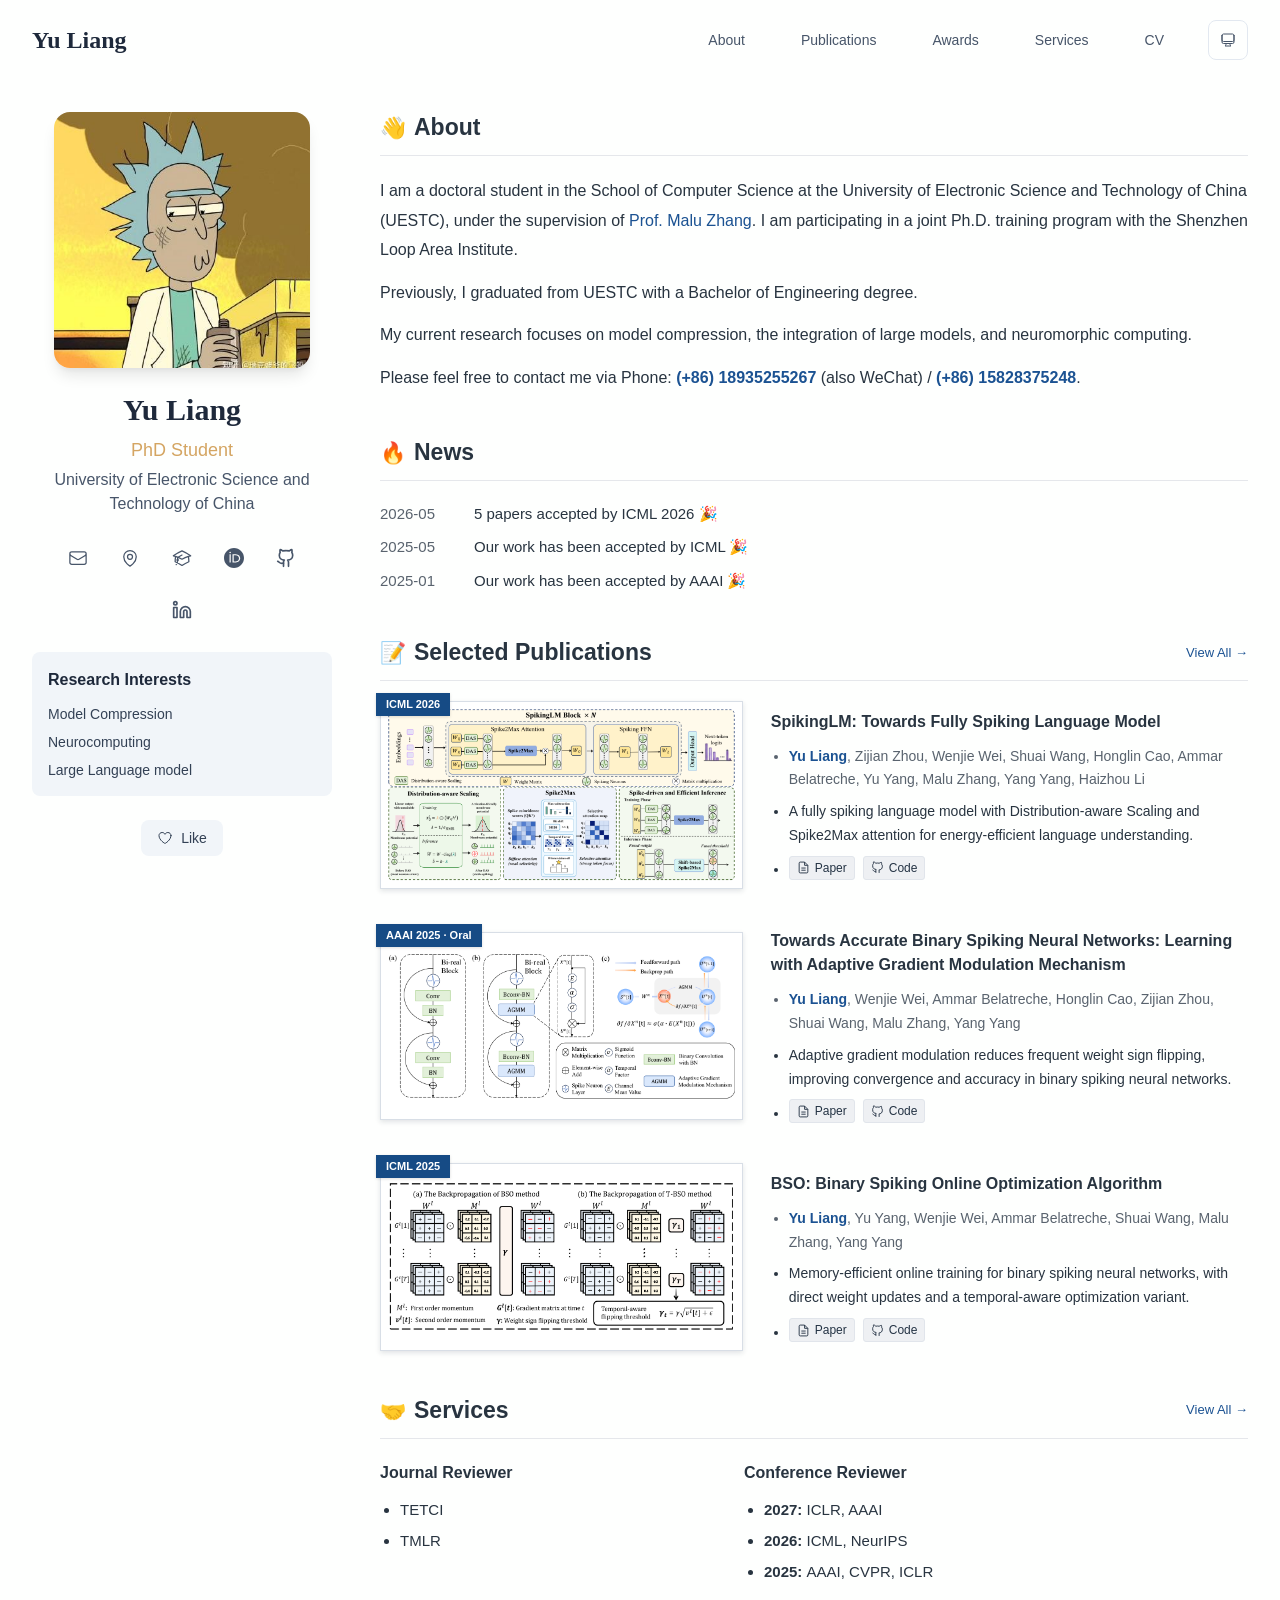
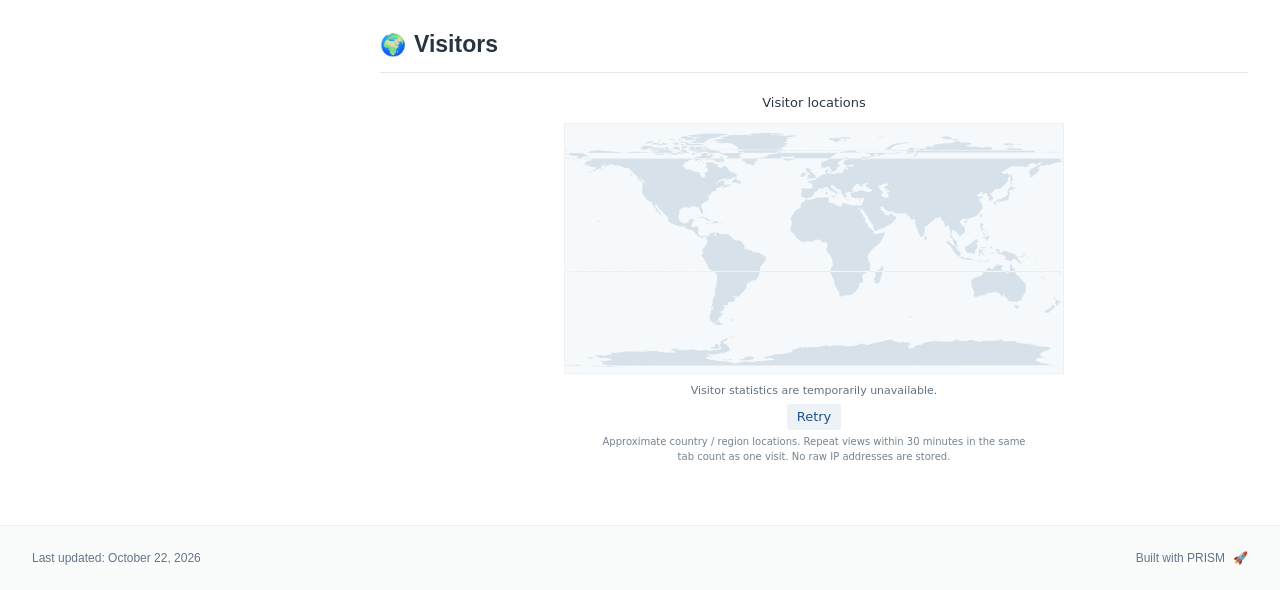
==== commit b7c56996: "Add WeChat label and additional contact phone number" ====
--- a/index.html
+++ b/index.html
@@ -21,4 +21,4 @@
                 root.classList.add('light');
                 root.setAttribute('data-theme', 'light');
               }
-            </script><title>Yu Liang</title><meta name="description" content="PhD student at the University of Electronic Science and Technology of China."/><meta name="author" content="Yu Liang"/><meta name="keywords" content="Yu Liang,PhD,Research,University of Electronic Science and Technology of China"/><meta name="creator" content="Yu Liang"/><meta name="publisher" content="Yu Liang"/><meta property="og:title" content="Yu Liang"/><meta property="og:description" content="PhD student at the University of Electronic Science and Technology of China."/><meta property="og:site_name" content="Yu Liang&#x27;s Academic Website"/><meta property="og:locale" content="en_US"/><meta property="og:type" content="website"/><meta name="twitter:card" content="summary"/><meta name="twitter:title" content="Yu Liang"/><meta name="twitter:description" content="PhD student at the University of Electronic Science and Technology of China."/><link rel="icon" href="/favicon.svg"/><script>document.querySelectorAll('body link[rel="icon"], body link[rel="apple-touch-icon"]').forEach(el => document.head.appendChild(el))</script><script src="/_next/static/chunks/polyfills-42372ed130431b0a.js" noModule=""></script></head><body class="font-sans antialiased"><div style="visibility:hidden"><nav class="fixed top-0 left-0 right-0 z-50" data-headlessui-state=""><div class="transition-all duration-300 ease-out bg-transparent" style="transform:translateY(-100px)"><div class="max-w-7xl mx-auto px-4 sm:px-6 lg:px-8"><div class="flex justify-between items-center h-16 lg:h-20"><div class="flex-shrink-0" tabindex="0"><a class="text-xl lg:text-2xl font-serif font-semibold text-primary hover:text-accent transition-colors duration-200" href="/">Yu Liang</a></div><div class="hidden lg:block"><div class="ml-10 flex items-center space-x-8"><div class="flex items-baseline space-x-8"><a class="relative px-3 py-2 text-sm font-medium transition-all duration-200 rounded hover:bg-accent/10 hover:shadow-sm text-primary" href="/"><span class="relative z-10">About</span><div class="absolute inset-0 bg-accent/10 rounded-lg"></div></a><a class="relative px-3 py-2 text-sm font-medium transition-all duration-200 rounded hover:bg-accent/10 hover:shadow-sm text-neutral-600 hover:text-primary" href="/publications/"><span class="relative z-10">Publications</span></a><a class="relative px-3 py-2 text-sm font-medium transition-all duration-200 rounded hover:bg-accent/10 hover:shadow-sm text-neutral-600 hover:text-primary" href="/awards/"><span class="relative z-10">Awards</span></a><a class="relative px-3 py-2 text-sm font-medium transition-all duration-200 rounded hover:bg-accent/10 hover:shadow-sm text-neutral-600 hover:text-primary" href="/services/"><span class="relative z-10">Services</span></a><a class="relative px-3 py-2 text-sm font-medium transition-all duration-200 rounded hover:bg-accent/10 hover:shadow-sm text-neutral-600 hover:text-primary" href="/cv/"><span class="relative z-10">CV</span></a></div><div class="flex items-center justify-center w-10 h-10 rounded-lg border border-neutral-200 dark:border-[rgba(148,163,184,0.24)] bg-background dark:bg-neutral-800"><div class="w-4 h-4 rounded-full bg-neutral-300 animate-pulse"></div></div></div></div><div class="lg:hidden flex items-center space-x-2"><div class="flex items-center justify-center w-10 h-10 rounded-lg border border-neutral-200 dark:border-[rgba(148,163,184,0.24)] bg-background dark:bg-neutral-800"><div class="w-4 h-4 rounded-full bg-neutral-300 animate-pulse"></div></div><button class="inline-flex items-center justify-center p-2 rounded-md text-neutral-600 hover:text-primary hover:bg-neutral-100 dark:hover:bg-neutral-800 focus:outline-none focus:ring-2 focus:ring-inset focus:ring-accent transition-colors duration-200" id="headlessui-disclosure-button-«R5pdb»" type="button" aria-expanded="false" data-headlessui-state=""><span class="sr-only">Open main menu</span><div><svg xmlns="http://www.w3.org/2000/svg" fill="none" viewBox="0 0 24 24" stroke-width="1.5" stroke="currentColor" aria-hidden="true" data-slot="icon" class="block h-6 w-6"><path stroke-linecap="round" stroke-linejoin="round" d="M3.75 6.75h16.5M3.75 12h16.5m-16.5 5.25h16.5"></path></svg></div></button></div></div></div></div></nav><main class="min-h-screen pt-16 lg:pt-20"><div class="max-w-6xl mx-auto px-4 sm:px-6 lg:px-8 py-8 bg-background min-h-screen"><div class="grid grid-cols-1 lg:grid-cols-3 gap-12"><div class="lg:col-span-1"><div class="sticky top-8" style="opacity:0;transform:translateY(20px)"><div class="w-64 h-64 mx-auto mb-6 rounded-2xl overflow-hidden shadow-lg hover:shadow-xl transition-all duration-200 hover:scale-105"><img alt="Yu Liang" width="256" height="256" decoding="async" data-nimg="1" class="w-full h-full object-cover object-[32%_center]" style="color:transparent" src="/bio.jpg"/></div><div class="text-center mb-6"><h1 class="text-3xl font-serif font-bold text-primary mb-2">Yu Liang</h1><p class="text-lg text-accent font-medium mb-1">PhD Student</p><p class="text-neutral-600 mb-2">University of Electronic Science and Technology of China</p></div><div class="flex flex-wrap justify-center gap-3 sm:gap-4 mb-6 relative px-2"><div class="relative"><button class="p-2 sm:p-2 transition-colors duration-200 text-neutral-600 dark:text-neutral-400 hover:text-accent" aria-label="Email"><svg xmlns="http://www.w3.org/2000/svg" fill="none" viewBox="0 0 24 24" stroke-width="1.5" stroke="currentColor" aria-hidden="true" data-slot="icon" class="h-5 w-5"><path stroke-linecap="round" stroke-linejoin="round" d="M21.75 6.75v10.5a2.25 2.25 0 0 1-2.25 2.25h-15a2.25 2.25 0 0 1-2.25-2.25V6.75m19.5 0A2.25 2.25 0 0 0 19.5 4.5h-15a2.25 2.25 0 0 0-2.25 2.25m19.5 0v.243a2.25 2.25 0 0 1-1.07 1.916l-7.5 4.615a2.25 2.25 0 0 1-2.36 0L3.32 8.91a2.25 2.25 0 0 1-1.07-1.916V6.75"></path></svg></button></div><div class="relative"><button class="p-2 sm:p-2 transition-colors duration-200 text-neutral-600 dark:text-neutral-400 hover:text-accent" aria-label="Location"><svg xmlns="http://www.w3.org/2000/svg" fill="none" viewBox="0 0 24 24" stroke-width="1.5" stroke="currentColor" aria-hidden="true" data-slot="icon" class="h-5 w-5"><path stroke-linecap="round" stroke-linejoin="round" d="M15 10.5a3 3 0 1 1-6 0 3 3 0 0 1 6 0Z"></path><path stroke-linecap="round" stroke-linejoin="round" d="M19.5 10.5c0 7.142-7.5 11.25-7.5 11.25S4.5 17.642 4.5 10.5a7.5 7.5 0 1 1 15 0Z"></path></svg></button></div><a href="https://scholar.google.com/citations?view_op=list_works&amp;hl=zh-CN&amp;hl=zh-CN&amp;user=cxsgMC8AAAAJ" target="_blank" rel="noopener noreferrer" class="p-2 sm:p-2 text-neutral-600 dark:text-neutral-400 hover:text-accent transition-colors duration-200" aria-label="Google Scholar"><svg xmlns="http://www.w3.org/2000/svg" fill="none" viewBox="0 0 24 24" stroke-width="1.5" stroke="currentColor" aria-hidden="true" data-slot="icon" class="h-5 w-5"><path stroke-linecap="round" stroke-linejoin="round" d="M4.26 10.147a60.438 60.438 0 0 0-.491 6.347A48.62 48.62 0 0 1 12 20.904a48.62 48.62 0 0 1 8.232-4.41 60.46 60.46 0 0 0-.491-6.347m-15.482 0a50.636 50.636 0 0 0-2.658-.813A59.906 59.906 0 0 1 12 3.493a59.903 59.903 0 0 1 10.399 5.84c-.896.248-1.783.52-2.658.814m-15.482 0A50.717 50.717 0 0 1 12 13.489a50.702 50.702 0 0 1 7.74-3.342M6.75 15a.75.75 0 1 0 0-1.5.75.75 0 0 0 0 1.5Zm0 0v-3.675A55.378 55.378 0 0 1 12 8.443m-7.007 11.55A5.981 5.981 0 0 0 6.75 15.75v-1.5"></path></svg></a><a href="https://orcid.org/0009-0003-6080-0173" target="_blank" rel="noopener noreferrer" class="p-2 sm:p-2 text-neutral-600 dark:text-neutral-400 hover:text-accent transition-colors duration-200" aria-label="ORCID"><svg viewBox="0 0 24 24" fill="currentColor" class="h-5 w-5" xmlns="http://www.w3.org/2000/svg"><path d="M12 0C5.372 0 0 5.372 0 12s5.372 12 12 12 12-5.372 12-12S18.628 0 12 0zM7.369 4.378c.525 0 .947.431.947.947s-.422.947-.947.947a.95.95 0 0 1-.947-.947c0-.525.422-.947.947-.947zm-.722 3.038h1.444v10.041H6.647V7.416zm3.562 0h3.9c3.712 0 5.344 2.653 5.344 5.025 0 2.578-2.016 5.025-5.325 5.025h-3.919V7.416zm1.444 1.303v7.444h2.297c3.272 0 4.022-2.484 4.022-3.722 0-2.016-1.284-3.722-4.097-3.722h-2.222z"></path></svg></a><a href="https://github.com/hamings1" target="_blank" rel="noopener noreferrer" class="p-2 sm:p-2 text-neutral-600 dark:text-neutral-400 hover:text-accent transition-colors duration-200" aria-label="GitHub"><svg xmlns="http://www.w3.org/2000/svg" width="24" height="24" viewBox="0 0 24 24" fill="none" stroke="currentColor" stroke-width="2" stroke-linecap="round" stroke-linejoin="round" class="lucide lucide-github h-5 w-5" aria-hidden="true"><path d="M15 22v-4a4.8 4.8 0 0 0-1-3.5c3 0 6-2 6-5.5.08-1.25-.27-2.48-1-3.5.28-1.15.28-2.35 0-3.5 0 0-1 0-3 1.5-2.64-.5-5.36-.5-8 0C6 2 5 2 5 2c-.3 1.15-.3 2.35 0 3.5A5.403 5.403 0 0 0 4 9c0 3.5 3 5.5 6 5.5-.39.49-.68 1.05-.85 1.65-.17.6-.22 1.23-.15 1.85v4"></path><path d="M9 18c-4.51 2-5-2-7-2"></path></svg></a><a href="https://www.linkedin.com/in/yu-liang-641685288" target="_blank" rel="noopener noreferrer" class="p-2 sm:p-2 text-neutral-600 dark:text-neutral-400 hover:text-accent transition-colors duration-200" aria-label="LinkedIn"><svg xmlns="http://www.w3.org/2000/svg" width="24" height="24" viewBox="0 0 24 24" fill="none" stroke="currentColor" stroke-width="2" stroke-linecap="round" stroke-linejoin="round" class="lucide lucide-linkedin h-5 w-5" aria-hidden="true"><path d="M16 8a6 6 0 0 1 6 6v7h-4v-7a2 2 0 0 0-2-2 2 2 0 0 0-2 2v7h-4v-7a6 6 0 0 1 6-6z"></path><rect width="4" height="12" x="2" y="9"></rect><circle cx="4" cy="4" r="2"></circle></svg></a></div><div class="bg-neutral-100 dark:bg-neutral-800 rounded-lg p-4 mb-6 hover:shadow-lg transition-all duration-200 hover:scale-[1.02]"><h3 class="font-semibold text-primary mb-3">Research Interests</h3><div class="space-y-2 text-sm text-neutral-700 dark:text-neutral-500"><div>Model Compression</div><div>Neurocomputing</div><div>Large Language model</div></div></div><div class="flex justify-center"><div class="relative"><button class="flex items-center space-x-2 px-4 py-2 rounded-lg font-medium text-sm transition-all duration-200 bg-neutral-100 dark:bg-neutral-800 text-neutral-700 dark:text-neutral-500 hover:bg-red-50 dark:hover:bg-red-900/20 hover:text-red-600 dark:hover:text-red-400 cursor-pointer" tabindex="0"><svg xmlns="http://www.w3.org/2000/svg" fill="none" viewBox="0 0 24 24" stroke-width="1.5" stroke="currentColor" aria-hidden="true" data-slot="icon" class="h-4 w-4"><path stroke-linecap="round" stroke-linejoin="round" d="M21 8.25c0-2.485-2.099-4.5-4.688-4.5-1.935 0-3.597 1.126-4.312 2.733-.715-1.607-2.377-2.733-4.313-2.733C5.1 3.75 3 5.765 3 8.25c0 7.22 9 12 9 12s9-4.78 9-12Z"></path></svg><span>Like</span></button></div></div></div></div><div class="lg:col-span-2 space-y-8"><section id="about" class="scroll-mt-24 space-y-8 home-content"><link rel="stylesheet" href="/assets/homepage.css?v=20261010-services"><section aria-label="About"><div class="home-heading"><h2><span aria-hidden="true">👋</span>About</h2></div><div class="home-about"><p>I am a doctoral student in the School of Computer Science at the University of Electronic Science and Technology of China (UESTC), under the supervision of <a href="https://www.en.scse.uestc.edu.cn/info/1085/2257.htm" target="_blank" rel="noopener noreferrer">Prof. Malu Zhang</a>. I am participating in a joint Ph.D. training program with the Shenzhen Loop Area Institute.</p><p>Previously, I graduated from UESTC with a Bachelor of Engineering degree.</p><p>My current research focuses on model compression, the integration of large models, and neuromorphic computing.</p><p class="contact-line">Please feel free to contact me via Phone: <a href="tel:+8618935255267">(+86) 18935255267</a>.</p></div></section><section aria-label="News"><div class="home-heading"><h2><span aria-hidden="true">🔥</span>News</h2></div><ul class="home-news"><li><time datetime="2026-05">2026-05</time><span>5 papers accepted by ICML 2026 🎉</span></li><li><time datetime="2025-05">2025-05</time><span>Our work has been accepted by ICML 🎉</span></li><li><time datetime="2025-01">2025-01</time><span>Our work has been accepted by AAAI 🎉</span></li></ul></section><section aria-label="Selected Publications"><div class="home-heading"><h2><span aria-hidden="true">📝</span>Selected Publications</h2><a class="view-all" href="/publications/">View All →</a></div><div class="paper-list"><article class="paper-row" id="liang2026spikinglm"><a class="paper-figure" href="https://proceedings.mlr.press/v306/liang26ae.html" target="_blank" rel="noopener noreferrer" aria-label="Read SpikingLM: Towards Fully Spiking Language Model"><img src="/papers/spikinglm.png" alt="SpikingLM architecture with Distribution-aware Scaling and Spike2Max attention" width="1200" height="600" loading="lazy" decoding="async"><span class="paper-venue">ICML 2026</span></a><div><h3 class="paper-title"><a href="https://proceedings.mlr.press/v306/liang26ae.html" target="_blank" rel="noopener noreferrer">SpikingLM: Towards Fully Spiking Language Model</a></h3><ul class="paper-details"><li class="paper-authors"><strong>Yu Liang</strong>, Zijian Zhou, Wenjie Wei, Shuai Wang, Honglin Cao, Ammar Belatreche, Yu Yang, Malu Zhang, Yang Yang, Haizhou Li</li><li>A fully spiking language model with Distribution-aware Scaling and Spike2Max attention for energy-efficient language understanding.</li><li><div class="paper-links"><a href="https://proceedings.mlr.press/v306/liang26ae.html" target="_blank" rel="noopener noreferrer" class="paper-button"><svg viewBox="0 0 24 24" fill="none" stroke="currentColor" stroke-width="1.7" aria-hidden="true"><path d="M14 2H6a2 2 0 0 0-2 2v16a2 2 0 0 0 2 2h12a2 2 0 0 0 2-2V8z M14 2v6h6 M8 13h8 M8 17h8"></path></svg>Paper</a><a href="https://github.com/hamings1/SpikingLM" target="_blank" rel="noopener noreferrer" class="paper-button"><svg viewBox="0 0 24 24" fill="none" stroke="currentColor" stroke-width="1.7" aria-hidden="true"><path d="M9 19c-4.3 1.3-4.3-2.2-6-2.7 M15 22v-3.4c0-1 .1-1.4-.5-2 3.3-.4 6.5-1.6 6.5-7a5.4 5.4 0 0 0-1.5-3.7c.2-.9.2-2.3-.2-3.3 0 0-1.3-.4-4.2 1.5a14 14 0 0 0-6.2 0C6 1.2 4.7 1.6 4.7 1.6c-.4 1-.4 2.4-.2 3.3A5.4 5.4 0 0 0 3 8.6c0 5.4 3.2 6.6 6.5 7-.6.6-.5 1-.5 2V22"></path></svg>Code</a></div></li></ul></div></article><article class="paper-row" id="liang2025towards"><a class="paper-figure" href="https://arxiv.org/abs/2502.14344" target="_blank" rel="noopener noreferrer" aria-label="Read Towards Accurate Binary Spiking Neural Networks: Learning with Adaptive Gradient Modulation Mechanism"><img src="/papers/agmm.png" alt="Network architecture and backpropagation of Adaptive Gradient Modulation Mechanism" width="1200" height="600" loading="lazy" decoding="async"><span class="paper-venue">AAAI 2025 · Oral</span></a><div><h3 class="paper-title"><a href="https://arxiv.org/abs/2502.14344" target="_blank" rel="noopener noreferrer">Towards Accurate Binary Spiking Neural Networks: Learning with Adaptive Gradient Modulation Mechanism</a></h3><ul class="paper-details"><li class="paper-authors"><strong>Yu Liang</strong>, Wenjie Wei, Ammar Belatreche, Honglin Cao, Zijian Zhou, Shuai Wang, Malu Zhang, Yang Yang</li><li>Adaptive gradient modulation reduces frequent weight sign flipping, improving convergence and accuracy in binary spiking neural networks.</li><li><div class="paper-links"><a href="https://arxiv.org/abs/2502.14344" target="_blank" rel="noopener noreferrer" class="paper-button"><svg viewBox="0 0 24 24" fill="none" stroke="currentColor" stroke-width="1.7" aria-hidden="true"><path d="M14 2H6a2 2 0 0 0-2 2v16a2 2 0 0 0 2 2h12a2 2 0 0 0 2-2V8z M14 2v6h6 M8 13h8 M8 17h8"></path></svg>Paper</a><a href="https://github.com/hamings1/AGMM" target="_blank" rel="noopener noreferrer" class="paper-button"><svg viewBox="0 0 24 24" fill="none" stroke="currentColor" stroke-width="1.7" aria-hidden="true"><path d="M9 19c-4.3 1.3-4.3-2.2-6-2.7 M15 22v-3.4c0-1 .1-1.4-.5-2 3.3-.4 6.5-1.6 6.5-7a5.4 5.4 0 0 0-1.5-3.7c.2-.9.2-2.3-.2-3.3 0 0-1.3-.4-4.2 1.5a14 14 0 0 0-6.2 0C6 1.2 4.7 1.6 4.7 1.6c-.4 1-.4 2.4-.2 3.3A5.4 5.4 0 0 0 3 8.6c0 5.4 3.2 6.6 6.5 7-.6.6-.5 1-.5 2V22"></path></svg>Code</a></div></li></ul></div></article><article class="paper-row" id="liang2025bso"><a class="paper-figure" href="https://arxiv.org/abs/2511.12502" target="_blank" rel="noopener noreferrer" aria-label="Read BSO: Binary Spiking Online Optimization Algorithm"><img src="/papers/bso.png" alt="Binary weight update strategies in BSO and temporal-aware T-BSO" width="1200" height="600" loading="lazy" decoding="async"><span class="paper-venue">ICML 2025</span></a><div><h3 class="paper-title"><a href="https://arxiv.org/abs/2511.12502" target="_blank" rel="noopener noreferrer">BSO: Binary Spiking Online Optimization Algorithm</a></h3><ul class="paper-details"><li class="paper-authors"><strong>Yu Liang</strong>, Yu Yang, Wenjie Wei, Ammar Belatreche, Shuai Wang, Malu Zhang, Yang Yang</li><li>Memory-efficient online training for binary spiking neural networks, with direct weight updates and a temporal-aware optimization variant.</li><li><div class="paper-links"><a href="https://arxiv.org/abs/2511.12502" target="_blank" rel="noopener noreferrer" class="paper-button"><svg viewBox="0 0 24 24" fill="none" stroke="currentColor" stroke-width="1.7" aria-hidden="true"><path d="M14 2H6a2 2 0 0 0-2 2v16a2 2 0 0 0 2 2h12a2 2 0 0 0 2-2V8z M14 2v6h6 M8 13h8 M8 17h8"></path></svg>Paper</a><a href="https://github.com/hamings1/BSO" target="_blank" rel="noopener noreferrer" class="paper-button"><svg viewBox="0 0 24 24" fill="none" stroke="currentColor" stroke-width="1.7" aria-hidden="true"><path d="M9 19c-4.3 1.3-4.3-2.2-6-2.7 M15 22v-3.4c0-1 .1-1.4-.5-2 3.3-.4 6.5-1.6 6.5-7a5.4 5.4 0 0 0-1.5-3.7c.2-.9.2-2.3-.2-3.3 0 0-1.3-.4-4.2 1.5a14 14 0 0 0-6.2 0C6 1.2 4.7 1.6 4.7 1.6c-.4 1-.4 2.4-.2 3.3A5.4 5.4 0 0 0 3 8.6c0 5.4 3.2 6.6 6.5 7-.6.6-.5 1-.5 2V22"></path></svg>Code</a></div></li></ul></div></article></div></section><section id="services" aria-label="Services"><div class="home-heading"><h2><span aria-hidden="true">🤝</span>Services</h2><a class="view-all" href="/services/">View All →</a></div><div class="home-services"><div><h3>Journal Reviewer</h3><ul><li>TETCI</li><li>TMLR</li></ul></div><div><h3>Conference Reviewer</h3><ul><li><strong>2027: </strong>ICLR, AAAI</li><li><strong>2026: </strong>ICML, NeurIPS</li><li><strong>2025: </strong>AAAI, CVPR, ICLR</li></ul></div></div></section><section aria-label="Visitors"><div class="home-heading"><h2><span aria-hidden="true">🌍</span>Visitors</h2></div><iframe class="visitor-frame" src="/visitors.html?v=cloudflare1" title="Visitor locations around the world"></iframe></section></section></div></div></div><!--$--><!--/$--><!--$--><!--/$--></main><footer class="border-t border-neutral-200/50 bg-neutral-50/50 dark:bg-neutral-900/50 dark:border-neutral-700/50"><div class="max-w-6xl mx-auto px-4 sm:px-6 lg:px-8 py-6"><div class="flex flex-col sm:flex-row justify-between items-center gap-2"><p class="text-xs text-neutral-500">Last updated: <!-- -->October 10, 2026</p><p class="text-xs text-neutral-500 flex items-center"><a href="https://github.com/xyjoey/PRISM" target="_blank" rel="noopener noreferrer">Built with PRISM</a><span class="ml-2">🚀</span></p></div></div></footer></div><script src="/_next/static/chunks/webpack-af78f5c2c11af041.js" async=""></script><script>(self.__next_f=self.__next_f||[]).push([0])</script><script>self.__next_f.push([1,"1:\"$Sreact.fragment\"\n2:I[3719,[\"17\",\"static/chunks/17-9c04c9413a9f9f1f.js\",\"874\",\"static/chunks/874-6cc630662f3664af.js\",\"862\",\"static/chunks/862-15038af301665bb3.js\",\"177\",\"static/chunks/app/layout-24a2ef7cd5fed40f.js\"],\"ThemeProvider\"]\n3:I[768,[\"17\",\"static/chunks/17-9c04c9413a9f9f1f.js\",\"874\",\"static/chunks/874-6cc630662f3664af.js\",\"862\",\"static/chunks/862-15038af301665bb3.js\",\"177\",\"static/chunks/app/layout-24a2ef7cd5fed40f.js\"],\"default\"]\n4:I[7555,[],\"\"]\n5:I[1295,[],\"\"]\n6:I[2548,[\"17\",\"static/chunks/17-9c04c9413a9f9f1f.js\",\"874\",\"static/chunks/874-6cc630662f3664af.js\",\"862\",\"static/chunks/862-15038af301665bb3.js\",\"177\",\"static/chunks/app/layout-24a2ef7cd5fed40f.js\"],\"default\"]\n7:I[7437,[\"17\",\"static/chunks/17-9c04c9413a9f9f1f.js\",\"178\",\"static/chunks/178-595a94b9af1e67b5.js\",\"874\",\"static/chunks/874-6cc630662f3664af.js\",\"748\",\"static/chunks/748-b0753eeaf12cb586.js\",\"974\",\"static/chunks/app/page-c1008cc5483acef4.js\"],\"default\"]\n8:I[9507,[\"17\",\"static/chunks/17-9c04c9413a9f9f1f.js\",\"178\",\"static/chunks/178-595a94b9af1e67b5.js\",\"874\",\"static/chunks/874-6cc630662f3664af.js\",\"748\",\"static/chunks/748-b0753eeaf12cb586.js\",\"974\",\"static/chunks/app/page-c1008cc5483acef4.js\"],\"default\"]\n9:I[5218,[\"17\",\"static/chunks/17-9c04c9413a9f9f1f.js\",\"178\",\"static/chunks/178-595a94b9af1e67b5.js\",\"874\",\"static/chunks/874-6cc630662f3664af.js\",\"748\",\"static/chunks/748-b0753eeaf12cb586.js\",\"974\",\"static/chunks/app/page-c1008cc5483acef4.js\"],\"default\"]\na:I[1990,[\"17\",\"static/chunks/17-9c04c9413a9f9f1f.js\",\"178\",\"static/chunks/178-595a94b9af1e67b5.js\",\"874\",\"static/chunks/874-6cc630662f3664af.js\",\"748\",\"static/chunks/748-b0753eeaf12cb586.js\",\"974\",\"static/chunks/app/page-c1008cc5483acef4.js\"],\"default\"]\nb:I[9665,[],\"MetadataBoundary\"]\nd:I[9665,[],\"OutletBoundary\"]\n10:I[4911,[],\"AsyncMetadataOutlet\"]\n12:I[9665,[],\"ViewportBoundary\"]\n14:I[6614,[],\"\"]\n:HL[\"/_next/static/css/92b53c90e215dddf.css\",\"style\"]\n"])</script><script>self.__next_f.push([1,"0:{\"P\":null,\"b\":\"CWjEt0rLwIhY58VJ8p-AG\",\"p\":\"\",\"c\":[\"\",\"\"],\"i\":false,\"f\":[[[\"\",{\"children\":[\"__PAGE__\",{}]},\"$undefined\",\"$undefined\",true],[\"\",[\"$\",\"$1\",\"c\",{\"children\":[[[\"$\",\"link\",\"0\",{\"rel\":\"stylesheet\",\"href\":\"/_next/static/css/92b53c90e215dddf.css\",\"precedence\":\"next\",\"crossOrigin\":\"$undefined\",\"nonce\":\"$undefined\"}]],[\"$\",\"html\",null,{\"lang\":\"en\",\"className\":\"scroll-smooth\",\"suppressHydrationWarning\":true,\"children\":[[\"$\",\"head\",null,{\"children\":[[\"$\",\"link\",null,{\"rel\":\"icon\",\"href\":\"/favicon.svg\",\"type\":\"image/svg+xml\"}],[\"$\",\"link\",null,{\"rel\":\"dns-prefetch\",\"href\":\"https://google-fonts.jialeliu.com\"}],[\"$\",\"link\",null,{\"rel\":\"preconnect\",\"href\":\"https://google-fonts.jialeliu.com\",\"crossOrigin\":\"\"}],[\"$\",\"link\",null,{\"rel\":\"preload\",\"as\":\"style\",\"href\":\"https://google-fonts.jialeliu.com/css2?family=Inter:wght@300;400;500;600;700&family=Crimson+Text:ital,wght@0,400;0,600;1,400&display=swap\"}],[\"$\",\"link\",null,{\"rel\":\"stylesheet\",\"id\":\"gfonts-css\",\"href\":\"https://google-fonts.jialeliu.com/css2?family=Inter:wght@300;400;500;600;700&family=Crimson+Text:ital,wght@0,400;0,600;1,400&display=swap\",\"media\":\"print\"}],[\"$\",\"script\",null,{\"dangerouslySetInnerHTML\":{\"__html\":\"\\n              (function(){\\n                var l = document.getElementById('gfonts-css');\\n                if (!l) return;\\n                if (l.media !== 'all') {\\n                  l.addEventListener('load', function(){ try { l.media = 'all'; } catch(e){} });\\n                }\\n              })();\\n            \"}}],[\"$\",\"noscript\",null,{\"children\":[\"$\",\"link\",null,{\"rel\":\"stylesheet\",\"href\":\"https://google-fonts.jialeliu.com/css2?family=Inter:wght@300;400;500;600;700&family=Crimson+Text:ital,wght@0,400;0,600;1,400&display=swap\"}]}],[\"$\",\"script\",null,{\"dangerouslySetInnerHTML\":{\"__html\":\"\\n              try {\\n                const theme = localStorage.getItem('theme-storage');\\n                const parsed = theme ? JSON.parse(theme) : null;\\n                const setting = parsed?.state?.theme || 'system';\\n                const prefersDark = typeof window !== 'undefined' && window.matchMedia && window.matchMedia('(prefers-color-scheme: dark)').matches;\\n                const effective = setting === 'dark' ? 'dark' : (setting === 'light' ? 'light' : (prefersDark ? 'dark' : 'light'));\\n                var root = document.documentElement;\\n                root.classList.add(effective);\\n                root.setAttribute('data-theme', effective);\\n              } catch (e) {\\n                var root = document.documentElement;\\n                root.classList.add('light');\\n                root.setAttribute('data-theme', 'light');\\n              }\\n            \"}}]]}],[\"$\",\"body\",null,{\"className\":\"font-sans antialiased\",\"children\":[\"$\",\"$L2\",null,{\"children\":[[\"$\",\"$L3\",null,{\"items\":[{\"title\":\"About\",\"type\":\"page\",\"target\":\"about\",\"href\":\"/\"},{\"title\":\"Publications\",\"type\":\"page\",\"target\":\"publications\",\"href\":\"/publications\"},{\"title\":\"Awards\",\"type\":\"page\",\"target\":\"awards\",\"href\":\"/awards\"},{\"title\":\"Services\",\"type\":\"page\",\"target\":\"services\",\"href\":\"/services\"},{\"title\":\"CV\",\"type\":\"page\",\"target\":\"cv\",\"href\":\"/cv\"}],\"siteTitle\":\"Yu Liang\",\"enableOnePageMode\":false}],[\"$\",\"main\",null,{\"className\":\"min-h-screen pt-16 lg:pt-20\",\"children\":[\"$\",\"$L4\",null,{\"parallelRouterKey\":\"children\",\"error\":\"$undefined\",\"errorStyles\":\"$undefined\",\"errorScripts\":\"$undefined\",\"template\":[\"$\",\"$L5\",null,{}],\"templateStyles\":\"$undefined\",\"templateScripts\":\"$undefined\",\"notFound\":[[[\"$\",\"title\",null,{\"children\":\"404: This page could not be found.\"}],[\"$\",\"div\",null,{\"style\":{\"fontFamily\":\"system-ui,\\\"Segoe UI\\\",Roboto,Helvetica,Arial,sans-serif,\\\"Apple Color Emoji\\\",\\\"Segoe UI Emoji\\\"\",\"height\":\"100vh\",\"textAlign\":\"center\",\"display\":\"flex\",\"flexDirection\":\"column\",\"alignItems\":\"center\",\"justifyContent\":\"center\"},\"children\":[\"$\",\"div\",null,{\"children\":[[\"$\",\"style\",null,{\"dangerouslySetInnerHTML\":{\"__html\":\"body{color:#000;background:#fff;margin:0}.next-error-h1{border-right:1px solid rgba(0,0,0,.3)}@media (prefers-color-scheme:dark){body{color:#fff;background:#000}.next-error-h1{border-right:1px solid rgba(255,255,255,.3)}}\"}}],[\"$\",\"h1\",null,{\"className\":\"next-error-h1\",\"style\":{\"display\":\"inline-block\",\"margin\":\"0 20px 0 0\",\"padding\":\"0 23px 0 0\",\"fontSize\":24,\"fontWeight\":500,\"verticalAlign\":\"top\",\"lineHeight\":\"49px\"},\"children\":404}],[\"$\",\"div\",null,{\"style\":{\"display\":\"inline-block\"},\"children\":[\"$\",\"h2\",null,{\"style\":{\"fontSize\":14,\"fontWeight\":400,\"lineHeight\":\"49px\",\"margin\":0},\"children\":\"This page could not be found.\"}]}]]}]}]],[]],\"forbidden\":\"$undefined\",\"unauthorized\":\"$undefined\"}]}],[\"$\",\"$L6\",null,{\"lastUpdated\":\"October 10, 2026\"}]]}]}]]}]]}],{\"children\":[\"__PAGE__\",[\"$\",\"$1\",\"c\",{\"children\":[[\"$\",\"div\",null,{\"className\":\"max-w-6xl mx-auto px-4 sm:px-6 lg:px-8 py-8 bg-background min-h-screen\",\"children\":[\"$\",\"div\",null,{\"className\":\"grid grid-cols-1 lg:grid-cols-3 gap-12\",\"children\":[[\"$\",\"div\",null,{\"className\":\"lg:col-span-1\",\"children\":[\"$\",\"$L7\",null,{\"author\":{\"name\":\"Yu Liang\",\"title\":\"PhD Student\",\"institution\":\"University of Electronic Science and Technology of China\",\"avatar\":\"/bio.jpg\"},\"social\":{\"email\":\"yu-liang@std.uestc.edu.cn\",\"location\":\"Chengdu, China\",\"location_url\":\"https://maps.google.com\",\"location_details\":[\"No.2006, Xiyuan Ave, West Hi-Tech Zone,\",\"University of Electronic Science and Technology of China, Chengdu, China\"],\"google_scholar\":\"https://scholar.google.com/citations?view_op=list_works&hl=zh-CN&hl=zh-CN&user=cxsgMC8AAAAJ\",\"orcid\":\"https://orcid.org/0009-0003-6080-0173\",\"github\":\"https://github.com/hamings1\",\"linkedin\":\"https://www.linkedin.com/in/yu-liang-641685288\"},\"features\":{\"enable_likes\":true,\"enable_one_page_mode\":false},\"researchInterests\":[\"Model Compression\",\"Neurocomputing\",\"Large Language model\"]}]}],[\"$\",\"div\",null,{\"className\":\"lg:col-span-2 space-y-8\",\"children\":[[\"$\",\"section\",null,{\"id\":\"about\",\"className\":\"scroll-mt-24 space-y-8 home-content\",\"children\":[[\"$\",\"link\",null,{\"rel\":\"stylesheet\",\"href\":\"/assets/homepage.css?v=20261010-services\"}],[\"$\",\"section\",null,{\"aria-label\":\"About\",\"children\":[[\"$\",\"div\",null,{\"className\":\"home-heading\",\"children\":[[\"$\",\"h2\",null,{\"children\":[[\"$\",\"span\",null,{\"aria-hidden\":\"true\",\"children\":\"👋\"}],\"About\"]}]]}],[\"$\",\"div\",null,{\"className\":\"home-about\",\"children\":[[\"$\",\"p\",null,{\"children\":[\"I am a doctoral student in the School of Computer Science at the University of Electronic Science and Technology of China (UESTC), under the supervision of \",[\"$\",\"a\",null,{\"href\":\"https://www.en.scse.uestc.edu.cn/info/1085/2257.htm\",\"target\":\"_blank\",\"rel\":\"noopener noreferrer\",\"children\":\"Prof. Malu Zhang\"}],\". I am participating in a joint Ph.D. training program with the Shenzhen Loop Area Institute.\"]}],[\"$\",\"p\",null,{\"children\":\"Previously, I graduated from UESTC with a Bachelor of Engineering degree.\"}],[\"$\",\"p\",null,{\"children\":\"My current research focuses on model compression, the integration of large models, and neuromorphic computing.\"}],[\"$\",\"p\",null,{\"className\":\"contact-line\",\"children\":[\"Please feel free to contact me via Phone: \",[\"$\",\"a\",null,{\"href\":\"tel:+8618935255267\",\"children\":\"(+86) 18935255267\"}],\".\"]}]]}]]}],[\"$\",\"section\",null,{\"aria-label\":\"News\",\"children\":[[\"$\",\"div\",null,{\"className\":\"home-heading\",\"children\":[[\"$\",\"h2\",null,{\"children\":[[\"$\",\"span\",null,{\"aria-hidden\":\"true\",\"children\":\"🔥\"}],\"News\"]}]]}],[\"$\",\"ul\",null,{\"className\":\"home-news\",\"children\":[[\"$\",\"li\",null,{\"children\":[[\"$\",\"time\",null,{\"dateTime\":\"2026-05\",\"children\":\"2026-05\"}],[\"$\",\"span\",null,{\"children\":\"5 papers accepted by ICML 2026 🎉\"}]]}],[\"$\",\"li\",null,{\"children\":[[\"$\",\"time\",null,{\"dateTime\":\"2025-05\",\"children\":\"2025-05\"}],[\"$\",\"span\",null,{\"children\":\"Our work has been accepted by ICML 🎉\"}]]}],[\"$\",\"li\",null,{\"children\":[[\"$\",\"time\",null,{\"dateTime\":\"2025-01\",\"children\":\"2025-01\"}],[\"$\",\"span\",null,{\"children\":\"Our work has been accepted by AAAI 🎉\"}]]}]]}]]}],[\"$\",\"section\",null,{\"aria-label\":\"Selected Publications\",\"children\":[[\"$\",\"div\",null,{\"className\":\"home-heading\",\"children\":[[\"$\",\"h2\",null,{\"children\":[[\"$\",\"span\",null,{\"aria-hidden\":\"true\",\"children\":\"📝\"}],\"Selected Publications\"]}],[\"$\",\"a\",null,{\"className\":\"view-all\",\"href\":\"/publications/\",\"children\":\"View All →\"}]]}],[\"$\",\"div\",null,{\"className\":\"paper-list\",\"children\":[[\"$\",\"article\",null,{\"className\":\"paper-row\",\"id\":\"liang2026spikinglm\",\"children\":[[\"$\",\"a\",null,{\"className\":\"paper-figure\",\"href\":\"https://proceedings.mlr.press/v306/liang26ae.html\",\"target\":\"_blank\",\"rel\":\"noopener noreferrer\",\"aria-label\":\"Read SpikingLM: Towards Fully Spiking Language Model\",\"children\":[[\"$\",\"img\",null,{\"src\":\"/papers/spikinglm.png\",\"alt\":\"SpikingLM architecture with Distribution-aware Scaling and Spike2Max attention\",\"width\":1200,\"height\":600,\"loading\":\"lazy\",\"decoding\":\"async\"}],[\"$\",\"span\",null,{\"className\":\"paper-venue\",\"children\":\"ICML 2026\"}]]}],[\"$\",\"div\",null,{\"children\":[[\"$\",\"h3\",null,{\"className\":\"paper-title\",\"children\":[\"$\",\"a\",null,{\"href\":\"https://proceedings.mlr.press/v306/liang26ae.html\",\"target\":\"_blank\",\"rel\":\"noopener noreferrer\",\"children\":\"SpikingLM: Towards Fully Spiking Language Model\"}]}],[\"$\",\"ul\",null,{\"className\":\"paper-details\",\"children\":[[\"$\",\"li\",null,{\"className\":\"paper-authors\",\"children\":[[\"$\",\"strong\",null,{\"children\":\"Yu Liang\"}],\", Zijian Zhou, Wenjie Wei, Shuai Wang, Honglin Cao, Ammar Belatreche, Yu Yang, Malu Zhang, Yang Yang, Haizhou Li\"]}],[\"$\",\"li\",null,{\"children\":\"A fully spiking language model with Distribution-aware Scaling and Spike2Max attention for energy-efficient language understanding.\"}],[\"$\",\"li\",null,{\"children\":[\"$\",\"div\",null,{\"className\":\"paper-links\",\"children\":[[\"$\",\"a\",null,{\"href\":\"https://proceedings.mlr.press/v306/liang26ae.html\",\"target\":\"_blank\",\"rel\":\"noopener noreferrer\",\"className\":\"paper-button\",\"children\":[[\"$\",\"svg\",null,{\"viewBox\":\"0 0 24 24\",\"fill\":\"none\",\"stroke\":\"currentColor\",\"strokeWidth\":1.7,\"aria-hidden\":\"true\",\"children\":[\"$\",\"path\",null,{\"d\":\"M14 2H6a2 2 0 0 0-2 2v16a2 2 0 0 0 2 2h12a2 2 0 0 0 2-2V8z M14 2v6h6 M8 13h8 M8 17h8\"}]}],\"Paper\"]}],[\"$\",\"a\",null,{\"href\":\"https://github.com/hamings1/SpikingLM\",\"target\":\"_blank\",\"rel\":\"noopener noreferrer\",\"className\":\"paper-button\",\"children\":[[\"$\",\"svg\",null,{\"viewBox\":\"0 0 24 24\",\"fill\":\"none\",\"stroke\":\"currentColor\",\"strokeWidth\":1.7,\"aria-hidden\":\"true\",\"children\":[\"$\",\"path\",null,{\"d\":\"M9 19c-4.3 1.3-4.3-2.2-6-2.7 M15 22v-3.4c0-1 .1-1.4-.5-2 3.3-.4 6.5-1.6 6.5-7a5.4 5.4 0 0 0-1.5-3.7c.2-.9.2-2.3-.2-3.3 0 0-1.3-.4-4.2 1.5a14 14 0 0 0-6.2 0C6 1.2 4.7 1.6 4.7 1.6c-.4 1-.4 2.4-.2 3.3A5.4 5.4 0 0 0 3 8.6c0 5.4 3.2 6.6 6.5 7-.6.6-.5 1-.5 2V22\"}]}],\"Code\"]}]]}]}]]}]]}]]}],[\"$\",\"article\",null,{\"className\":\"paper-row\",\"id\":\"liang2025towards\",\"children\":[[\"$\",\"a\",null,{\"className\":\"paper-figure\",\"href\":\"https://arxiv.org/abs/2502.14344\",\"target\":\"_blank\",\"rel\":\"noopener noreferrer\",\"aria-label\":\"Read Towards Accurate Binary Spiking Neural Networks: Learning with Adaptive Gradient Modulation Mechanism\",\"children\":[[\"$\",\"img\",null,{\"src\":\"/papers/agmm.png\",\"alt\":\"Network architecture and backpropagation of Adaptive Gradient Modulation Mechanism\",\"width\":1200,\"height\":600,\"loading\":\"lazy\",\"decoding\":\"async\"}],[\"$\",\"span\",null,{\"className\":\"paper-venue\",\"children\":\"AAAI 2025 · Oral\"}]]}],[\"$\",\"div\",null,{\"children\":[[\"$\",\"h3\",null,{\"className\":\"paper-title\",\"children\":[\"$\",\"a\",null,{\"href\":\"https://arxiv.org/abs/2502.14344\",\"target\":\"_blank\",\"rel\":\"noopener noreferrer\",\"children\":\"Towards Accurate Binary Spiking Neural Networks: Learning with Adaptive Gradient Modulation Mechanism\"}]}],[\"$\",\"ul\",null,{\"className\":\"paper-details\",\"children\":[[\"$\",\"li\",null,{\"className\":\"paper-authors\",\"children\":[[\"$\",\"strong\",null,{\"children\":\"Yu Liang\"}],\", Wenjie Wei, Ammar Belatreche, Honglin Cao, Zijian Zhou, Shuai Wang, Malu Zhang, Yang Yang\"]}],[\"$\",\"li\",null,{\"children\":\"Adaptive gradient modulation reduces frequent weight sign flipping, improving convergence and accuracy in binary spiking neural networks.\"}],[\"$\",\"li\",null,{\"children\":[\"$\",\"div\",null,{\"className\":\"paper-links\",\"children\":[[\"$\",\"a\",null,{\"href\":\"https://arxiv.org/abs/2502.14344\",\"target\":\"_blank\",\"rel\":\"noopener noreferrer\",\"className\":\"paper-button\",\"children\":[[\"$\",\"svg\",null,{\"viewBox\":\"0 0 24 24\",\"fill\":\"none\",\"stroke\":\"currentColor\",\"strokeWidth\":1.7,\"aria-hidden\":\"true\",\"children\":[\"$\",\"path\",null,{\"d\":\"M14 2H6a2 2 0 0 0-2 2v16a2 2 0 0 0 2 2h12a2 2 0 0 0 2-2V8z M14 2v6h6 M8 13h8 M8 17h8\"}]}],\"Paper\"]}],[\"$\",\"a\",null,{\"href\":\"https://github.com/hamings1/AGMM\",\"target\":\"_blank\",\"rel\":\"noopener noreferrer\",\"className\":\"paper-button\",\"children\":[[\"$\",\"svg\",null,{\"viewBox\":\"0 0 24 24\",\"fill\":\"none\",\"stroke\":\"currentColor\",\"strokeWidth\":1.7,\"aria-hidden\":\"true\",\"children\":[\"$\",\"path\",null,{\"d\":\"M9 19c-4.3 1.3-4.3-2.2-6-2.7 M15 22v-3.4c0-1 .1-1.4-.5-2 3.3-.4 6.5-1.6 6.5-7a5.4 5.4 0 0 0-1.5-3.7c.2-.9.2-2.3-.2-3.3 0 0-1.3-.4-4.2 1.5a14 14 0 0 0-6.2 0C6 1.2 4.7 1.6 4.7 1.6c-.4 1-.4 2.4-.2 3.3A5.4 5.4 0 0 0 3 8.6c0 5.4 3.2 6.6 6.5 7-.6.6-.5 1-.5 2V22\"}]}],\"Code\"]}]]}]}]]}]]}]]}],[\"$\",\"article\",null,{\"className\":\"paper-row\",\"id\":\"liang2025bso\",\"children\":[[\"$\",\"a\",null,{\"className\":\"paper-figure\",\"href\":\"https://arxiv.org/abs/2511.12502\",\"target\":\"_blank\",\"rel\":\"noopener noreferrer\",\"aria-label\":\"Read BSO: Binary Spiking Online Optimization Algorithm\",\"children\":[[\"$\",\"img\",null,{\"src\":\"/papers/bso.png\",\"alt\":\"Binary weight update strategies in BSO and temporal-aware T-BSO\",\"width\":1200,\"height\":600,\"loading\":\"lazy\",\"decoding\":\"async\"}],[\"$\",\"span\",null,{\"className\":\"paper-venue\",\"children\":\"ICML 2025\"}]]}],[\"$\",\"div\",null,{\"children\":[[\"$\",\"h3\",null,{\"className\":\"paper-title\",\"children\":[\"$\",\"a\",null,{\"href\":\"https://arxiv.org/abs/2511.12502\",\"target\":\"_blank\",\"rel\":\"noopener noreferrer\",\"children\":\"BSO: Binary Spiking Online Optimization Algorithm\"}]}],[\"$\",\"ul\",null,{\"className\":\"paper-details\",\"children\":[[\"$\",\"li\",null,{\"className\":\"paper-authors\",\"children\":[[\"$\",\"strong\",null,{\"children\":\"Yu Liang\"}],\", Yu Yang, Wenjie Wei, Ammar Belatreche, Shuai Wang, Malu Zhang, Yang Yang\"]}],[\"$\",\"li\",null,{\"children\":\"Memory-efficient online training for binary spiking neural networks, with direct weight updates and a temporal-aware optimization variant.\"}],[\"$\",\"li\",null,{\"children\":[\"$\",\"div\",null,{\"className\":\"paper-links\",\"children\":[[\"$\",\"a\",null,{\"href\":\"https://arxiv.org/abs/2511.12502\",\"target\":\"_blank\",\"rel\":\"noopener noreferrer\",\"className\":\"paper-button\",\"children\":[[\"$\",\"svg\",null,{\"viewBox\":\"0 0 24 24\",\"fill\":\"none\",\"stroke\":\"currentColor\",\"strokeWidth\":1.7,\"aria-hidden\":\"true\",\"children\":[\"$\",\"path\",null,{\"d\":\"M14 2H6a2 2 0 0 0-2 2v16a2 2 0 0 0 2 2h12a2 2 0 0 0 2-2V8z M14 2v6h6 M8 13h8 M8 17h8\"}]}],\"Paper\"]}],[\"$\",\"a\",null,{\"href\":\"https://github.com/hamings1/BSO\",\"target\":\"_blank\",\"rel\":\"noopener noreferrer\",\"className\":\"paper-button\",\"children\":[[\"$\",\"svg\",null,{\"viewBox\":\"0 0 24 24\",\"fill\":\"none\",\"stroke\":\"currentColor\",\"strokeWidth\":1.7,\"aria-hidden\":\"true\",\"children\":[\"$\",\"path\",null,{\"d\":\"M9 19c-4.3 1.3-4.3-2.2-6-2.7 M15 22v-3.4c0-1 .1-1.4-.5-2 3.3-.4 6.5-1.6 6.5-7a5.4 5.4 0 0 0-1.5-3.7c.2-.9.2-2.3-.2-3.3 0 0-1.3-.4-4.2 1.5a14 14 0 0 0-6.2 0C6 1.2 4.7 1.6 4.7 1.6c-.4 1-.4 2.4-.2 3.3A5.4 5.4 0 0 0 3 8.6c0 5.4 3.2 6.6 6.5 7-.6.6-.5 1-.5 2V22\"}]}],\"Code\"]}]]}]}]]}]]}]]}]]}]]}],[\"$\",\"section\",null,{\"id\":\"services\",\"aria-label\":\"Services\",\"children\":[[\"$\",\"div\",null,{\"className\":\"home-heading\",\"children\":[[\"$\",\"h2\",null,{\"children\":[[\"$\",\"span\",null,{\"aria-hidden\":\"true\",\"children\":\"🤝\"}],\"Services\"]}],[\"$\",\"a\",null,{\"className\":\"view-all\",\"href\":\"/services/\",\"children\":\"View All →\"}]]}],[\"$\",\"div\",null,{\"className\":\"home-services\",\"children\":[[\"$\",\"div\",null,{\"children\":[[\"$\",\"h3\",null,{\"children\":\"Journal Reviewer\"}],[\"$\",\"ul\",null,{\"children\":[[\"$\",\"li\",null,{\"children\":\"TETCI\"}],[\"$\",\"li\",null,{\"children\":\"TMLR\"}]]}]]}],[\"$\",\"div\",null,{\"children\":[[\"$\",\"h3\",null,{\"children\":\"Conference Reviewer\"}],[\"$\",\"ul\",null,{\"children\":[[\"$\",\"li\",null,{\"children\":[[\"$\",\"strong\",null,{\"children\":\"2027: \"}],\"ICLR, AAAI\"]}],[\"$\",\"li\",null,{\"children\":[[\"$\",\"strong\",null,{\"children\":\"2026: \"}],\"ICML, NeurIPS\"]}],[\"$\",\"li\",null,{\"children\":[[\"$\",\"strong\",null,{\"children\":\"2025: \"}],\"AAAI, CVPR, ICLR\"]}]]}]]}]]}]]}],[\"$\",\"section\",null,{\"aria-label\":\"Visitors\",\"children\":[[\"$\",\"div\",null,{\"className\":\"home-heading\",\"children\":[[\"$\",\"h2\",null,{\"children\":[[\"$\",\"span\",null,{\"aria-hidden\":\"true\",\"children\":\"🌍\"}],\"Visitors\"]}]]}],[\"$\",\"iframe\",null,{\"className\":\"visitor-frame\",\"src\":\"/visitors.html?v=cloudflare1\",\"title\":\"Visitor locations around the world\"}]]}]]}]]}]]}]}],[\"$\",\"$Lb\",null,{\"children\":\"$Lc\"}],null,[\"$\",\"$Ld\",null,{\"children\":[\"$Le\",\"$Lf\",[\"$\",\"$L10\",null,{\"promise\":\"$@11\"}]]}]]}],{},null,false]},null,false],[\"$\",\"$1\",\"h\",{\"children\":[null,[\"$\",\"$1\",\"G9Goot-kHLDUaPvsqQqVm\",{\"children\":[[\"$\",\"$L12\",null,{\"children\":\"$L13\"}],null]}],null]}],false]],\"m\":\"$undefined\",\"G\":[\"$14\",\"$undefined\"],\"s\":false,\"S\":true}\n"])</script><script>self.__next_f.push([1,"15:\"$Sreact.suspense\"\n16:I[4911,[],\"AsyncMetadata\"]\nc:[\"$\",\"$15\",null,{\"fallback\":null,\"children\":[\"$\",\"$L16\",null,{\"promise\":\"$@17\"}]}]\n"])</script><script>self.__next_f.push([1,"f:null\n"])</script><script>self.__next_f.push([1,"13:[[\"$\",\"meta\",\"0\",{\"charSet\":\"utf-8\"}],[\"$\",\"meta\",\"1\",{\"name\":\"viewport\",\"content\":\"width=device-width, initial-scale=1\"}]]\ne:null\n"])</script><script>self.__next_f.push([1,"17:{\"metadata\":[[\"$\",\"title\",\"0\",{\"children\":\"Yu Liang\"}],[\"$\",\"meta\",\"1\",{\"name\":\"description\",\"content\":\"PhD student at the University of Electronic Science and Technology of China.\"}],[\"$\",\"meta\",\"2\",{\"name\":\"author\",\"content\":\"Yu Liang\"}],[\"$\",\"meta\",\"3\",{\"name\":\"keywords\",\"content\":\"Yu Liang,PhD,Research,University of Electronic Science and Technology of China\"}],[\"$\",\"meta\",\"4\",{\"name\":\"creator\",\"content\":\"Yu Liang\"}],[\"$\",\"meta\",\"5\",{\"name\":\"publisher\",\"content\":\"Yu Liang\"}],[\"$\",\"meta\",\"6\",{\"property\":\"og:title\",\"content\":\"Yu Liang\"}],[\"$\",\"meta\",\"7\",{\"property\":\"og:description\",\"content\":\"PhD student at the University of Electronic Science and Technology of China.\"}],[\"$\",\"meta\",\"8\",{\"property\":\"og:site_name\",\"content\":\"Yu Liang's Academic Website\"}],[\"$\",\"meta\",\"9\",{\"property\":\"og:locale\",\"content\":\"en_US\"}],[\"$\",\"meta\",\"10\",{\"property\":\"og:type\",\"content\":\"website\"}],[\"$\",\"meta\",\"11\",{\"name\":\"twitter:card\",\"content\":\"summary\"}],[\"$\",\"meta\",\"12\",{\"name\":\"twitter:title\",\"content\":\"Yu Liang\"}],[\"$\",\"meta\",\"13\",{\"name\":\"twitter:description\",\"content\":\"PhD student at the University of Electronic Science and Technology of China.\"}],[\"$\",\"link\",\"14\",{\"rel\":\"icon\",\"href\":\"/favicon.svg\"}]],\"error\":null,\"digest\":\"$undefined\"}\n11:{\"metadata\":\"$17:metadata\",\"error\":null,\"digest\":\"$undefined\"}\n"])</script></body></html>+            </script><title>Yu Liang</title><meta name="description" content="PhD student at the University of Electronic Science and Technology of China."/><meta name="author" content="Yu Liang"/><meta name="keywords" content="Yu Liang,PhD,Research,University of Electronic Science and Technology of China"/><meta name="creator" content="Yu Liang"/><meta name="publisher" content="Yu Liang"/><meta property="og:title" content="Yu Liang"/><meta property="og:description" content="PhD student at the University of Electronic Science and Technology of China."/><meta property="og:site_name" content="Yu Liang&#x27;s Academic Website"/><meta property="og:locale" content="en_US"/><meta property="og:type" content="website"/><meta name="twitter:card" content="summary"/><meta name="twitter:title" content="Yu Liang"/><meta name="twitter:description" content="PhD student at the University of Electronic Science and Technology of China."/><link rel="icon" href="/favicon.svg"/><script>document.querySelectorAll('body link[rel="icon"], body link[rel="apple-touch-icon"]').forEach(el => document.head.appendChild(el))</script><script src="/_next/static/chunks/polyfills-42372ed130431b0a.js" noModule=""></script></head><body class="font-sans antialiased"><div style="visibility:hidden"><nav class="fixed top-0 left-0 right-0 z-50" data-headlessui-state=""><div class="transition-all duration-300 ease-out bg-transparent" style="transform:translateY(-100px)"><div class="max-w-7xl mx-auto px-4 sm:px-6 lg:px-8"><div class="flex justify-between items-center h-16 lg:h-20"><div class="flex-shrink-0" tabindex="0"><a class="text-xl lg:text-2xl font-serif font-semibold text-primary hover:text-accent transition-colors duration-200" href="/">Yu Liang</a></div><div class="hidden lg:block"><div class="ml-10 flex items-center space-x-8"><div class="flex items-baseline space-x-8"><a class="relative px-3 py-2 text-sm font-medium transition-all duration-200 rounded hover:bg-accent/10 hover:shadow-sm text-primary" href="/"><span class="relative z-10">About</span><div class="absolute inset-0 bg-accent/10 rounded-lg"></div></a><a class="relative px-3 py-2 text-sm font-medium transition-all duration-200 rounded hover:bg-accent/10 hover:shadow-sm text-neutral-600 hover:text-primary" href="/publications/"><span class="relative z-10">Publications</span></a><a class="relative px-3 py-2 text-sm font-medium transition-all duration-200 rounded hover:bg-accent/10 hover:shadow-sm text-neutral-600 hover:text-primary" href="/awards/"><span class="relative z-10">Awards</span></a><a class="relative px-3 py-2 text-sm font-medium transition-all duration-200 rounded hover:bg-accent/10 hover:shadow-sm text-neutral-600 hover:text-primary" href="/services/"><span class="relative z-10">Services</span></a><a class="relative px-3 py-2 text-sm font-medium transition-all duration-200 rounded hover:bg-accent/10 hover:shadow-sm text-neutral-600 hover:text-primary" href="/cv/"><span class="relative z-10">CV</span></a></div><div class="flex items-center justify-center w-10 h-10 rounded-lg border border-neutral-200 dark:border-[rgba(148,163,184,0.24)] bg-background dark:bg-neutral-800"><div class="w-4 h-4 rounded-full bg-neutral-300 animate-pulse"></div></div></div></div><div class="lg:hidden flex items-center space-x-2"><div class="flex items-center justify-center w-10 h-10 rounded-lg border border-neutral-200 dark:border-[rgba(148,163,184,0.24)] bg-background dark:bg-neutral-800"><div class="w-4 h-4 rounded-full bg-neutral-300 animate-pulse"></div></div><button class="inline-flex items-center justify-center p-2 rounded-md text-neutral-600 hover:text-primary hover:bg-neutral-100 dark:hover:bg-neutral-800 focus:outline-none focus:ring-2 focus:ring-inset focus:ring-accent transition-colors duration-200" id="headlessui-disclosure-button-«R5pdb»" type="button" aria-expanded="false" data-headlessui-state=""><span class="sr-only">Open main menu</span><div><svg xmlns="http://www.w3.org/2000/svg" fill="none" viewBox="0 0 24 24" stroke-width="1.5" stroke="currentColor" aria-hidden="true" data-slot="icon" class="block h-6 w-6"><path stroke-linecap="round" stroke-linejoin="round" d="M3.75 6.75h16.5M3.75 12h16.5m-16.5 5.25h16.5"></path></svg></div></button></div></div></div></div></nav><main class="min-h-screen pt-16 lg:pt-20"><div class="max-w-6xl mx-auto px-4 sm:px-6 lg:px-8 py-8 bg-background min-h-screen"><div class="grid grid-cols-1 lg:grid-cols-3 gap-12"><div class="lg:col-span-1"><div class="sticky top-8" style="opacity:0;transform:translateY(20px)"><div class="w-64 h-64 mx-auto mb-6 rounded-2xl overflow-hidden shadow-lg hover:shadow-xl transition-all duration-200 hover:scale-105"><img alt="Yu Liang" width="256" height="256" decoding="async" data-nimg="1" class="w-full h-full object-cover object-[32%_center]" style="color:transparent" src="/bio.jpg"/></div><div class="text-center mb-6"><h1 class="text-3xl font-serif font-bold text-primary mb-2">Yu Liang</h1><p class="text-lg text-accent font-medium mb-1">PhD Student</p><p class="text-neutral-600 mb-2">University of Electronic Science and Technology of China</p></div><div class="flex flex-wrap justify-center gap-3 sm:gap-4 mb-6 relative px-2"><div class="relative"><button class="p-2 sm:p-2 transition-colors duration-200 text-neutral-600 dark:text-neutral-400 hover:text-accent" aria-label="Email"><svg xmlns="http://www.w3.org/2000/svg" fill="none" viewBox="0 0 24 24" stroke-width="1.5" stroke="currentColor" aria-hidden="true" data-slot="icon" class="h-5 w-5"><path stroke-linecap="round" stroke-linejoin="round" d="M21.75 6.75v10.5a2.25 2.25 0 0 1-2.25 2.25h-15a2.25 2.25 0 0 1-2.25-2.25V6.75m19.5 0A2.25 2.25 0 0 0 19.5 4.5h-15a2.25 2.25 0 0 0-2.25 2.25m19.5 0v.243a2.25 2.25 0 0 1-1.07 1.916l-7.5 4.615a2.25 2.25 0 0 1-2.36 0L3.32 8.91a2.25 2.25 0 0 1-1.07-1.916V6.75"></path></svg></button></div><div class="relative"><button class="p-2 sm:p-2 transition-colors duration-200 text-neutral-600 dark:text-neutral-400 hover:text-accent" aria-label="Location"><svg xmlns="http://www.w3.org/2000/svg" fill="none" viewBox="0 0 24 24" stroke-width="1.5" stroke="currentColor" aria-hidden="true" data-slot="icon" class="h-5 w-5"><path stroke-linecap="round" stroke-linejoin="round" d="M15 10.5a3 3 0 1 1-6 0 3 3 0 0 1 6 0Z"></path><path stroke-linecap="round" stroke-linejoin="round" d="M19.5 10.5c0 7.142-7.5 11.25-7.5 11.25S4.5 17.642 4.5 10.5a7.5 7.5 0 1 1 15 0Z"></path></svg></button></div><a href="https://scholar.google.com/citations?view_op=list_works&amp;hl=zh-CN&amp;hl=zh-CN&amp;user=cxsgMC8AAAAJ" target="_blank" rel="noopener noreferrer" class="p-2 sm:p-2 text-neutral-600 dark:text-neutral-400 hover:text-accent transition-colors duration-200" aria-label="Google Scholar"><svg xmlns="http://www.w3.org/2000/svg" fill="none" viewBox="0 0 24 24" stroke-width="1.5" stroke="currentColor" aria-hidden="true" data-slot="icon" class="h-5 w-5"><path stroke-linecap="round" stroke-linejoin="round" d="M4.26 10.147a60.438 60.438 0 0 0-.491 6.347A48.62 48.62 0 0 1 12 20.904a48.62 48.62 0 0 1 8.232-4.41 60.46 60.46 0 0 0-.491-6.347m-15.482 0a50.636 50.636 0 0 0-2.658-.813A59.906 59.906 0 0 1 12 3.493a59.903 59.903 0 0 1 10.399 5.84c-.896.248-1.783.52-2.658.814m-15.482 0A50.717 50.717 0 0 1 12 13.489a50.702 50.702 0 0 1 7.74-3.342M6.75 15a.75.75 0 1 0 0-1.5.75.75 0 0 0 0 1.5Zm0 0v-3.675A55.378 55.378 0 0 1 12 8.443m-7.007 11.55A5.981 5.981 0 0 0 6.75 15.75v-1.5"></path></svg></a><a href="https://orcid.org/0009-0003-6080-0173" target="_blank" rel="noopener noreferrer" class="p-2 sm:p-2 text-neutral-600 dark:text-neutral-400 hover:text-accent transition-colors duration-200" aria-label="ORCID"><svg viewBox="0 0 24 24" fill="currentColor" class="h-5 w-5" xmlns="http://www.w3.org/2000/svg"><path d="M12 0C5.372 0 0 5.372 0 12s5.372 12 12 12 12-5.372 12-12S18.628 0 12 0zM7.369 4.378c.525 0 .947.431.947.947s-.422.947-.947.947a.95.95 0 0 1-.947-.947c0-.525.422-.947.947-.947zm-.722 3.038h1.444v10.041H6.647V7.416zm3.562 0h3.9c3.712 0 5.344 2.653 5.344 5.025 0 2.578-2.016 5.025-5.325 5.025h-3.919V7.416zm1.444 1.303v7.444h2.297c3.272 0 4.022-2.484 4.022-3.722 0-2.016-1.284-3.722-4.097-3.722h-2.222z"></path></svg></a><a href="https://github.com/hamings1" target="_blank" rel="noopener noreferrer" class="p-2 sm:p-2 text-neutral-600 dark:text-neutral-400 hover:text-accent transition-colors duration-200" aria-label="GitHub"><svg xmlns="http://www.w3.org/2000/svg" width="24" height="24" viewBox="0 0 24 24" fill="none" stroke="currentColor" stroke-width="2" stroke-linecap="round" stroke-linejoin="round" class="lucide lucide-github h-5 w-5" aria-hidden="true"><path d="M15 22v-4a4.8 4.8 0 0 0-1-3.5c3 0 6-2 6-5.5.08-1.25-.27-2.48-1-3.5.28-1.15.28-2.35 0-3.5 0 0-1 0-3 1.5-2.64-.5-5.36-.5-8 0C6 2 5 2 5 2c-.3 1.15-.3 2.35 0 3.5A5.403 5.403 0 0 0 4 9c0 3.5 3 5.5 6 5.5-.39.49-.68 1.05-.85 1.65-.17.6-.22 1.23-.15 1.85v4"></path><path d="M9 18c-4.51 2-5-2-7-2"></path></svg></a><a href="https://www.linkedin.com/in/yu-liang-641685288" target="_blank" rel="noopener noreferrer" class="p-2 sm:p-2 text-neutral-600 dark:text-neutral-400 hover:text-accent transition-colors duration-200" aria-label="LinkedIn"><svg xmlns="http://www.w3.org/2000/svg" width="24" height="24" viewBox="0 0 24 24" fill="none" stroke="currentColor" stroke-width="2" stroke-linecap="round" stroke-linejoin="round" class="lucide lucide-linkedin h-5 w-5" aria-hidden="true"><path d="M16 8a6 6 0 0 1 6 6v7h-4v-7a2 2 0 0 0-2-2 2 2 0 0 0-2 2v7h-4v-7a6 6 0 0 1 6-6z"></path><rect width="4" height="12" x="2" y="9"></rect><circle cx="4" cy="4" r="2"></circle></svg></a></div><div class="bg-neutral-100 dark:bg-neutral-800 rounded-lg p-4 mb-6 hover:shadow-lg transition-all duration-200 hover:scale-[1.02]"><h3 class="font-semibold text-primary mb-3">Research Interests</h3><div class="space-y-2 text-sm text-neutral-700 dark:text-neutral-500"><div>Model Compression</div><div>Neurocomputing</div><div>Large Language model</div></div></div><div class="flex justify-center"><div class="relative"><button class="flex items-center space-x-2 px-4 py-2 rounded-lg font-medium text-sm transition-all duration-200 bg-neutral-100 dark:bg-neutral-800 text-neutral-700 dark:text-neutral-500 hover:bg-red-50 dark:hover:bg-red-900/20 hover:text-red-600 dark:hover:text-red-400 cursor-pointer" tabindex="0"><svg xmlns="http://www.w3.org/2000/svg" fill="none" viewBox="0 0 24 24" stroke-width="1.5" stroke="currentColor" aria-hidden="true" data-slot="icon" class="h-4 w-4"><path stroke-linecap="round" stroke-linejoin="round" d="M21 8.25c0-2.485-2.099-4.5-4.688-4.5-1.935 0-3.597 1.126-4.312 2.733-.715-1.607-2.377-2.733-4.313-2.733C5.1 3.75 3 5.765 3 8.25c0 7.22 9 12 9 12s9-4.78 9-12Z"></path></svg><span>Like</span></button></div></div></div></div><div class="lg:col-span-2 space-y-8"><section id="about" class="scroll-mt-24 space-y-8 home-content"><link rel="stylesheet" href="/assets/homepage.css?v=20261010-services"><section aria-label="About"><div class="home-heading"><h2><span aria-hidden="true">👋</span>About</h2></div><div class="home-about"><p>I am a doctoral student in the School of Computer Science at the University of Electronic Science and Technology of China (UESTC), under the supervision of <a href="https://www.en.scse.uestc.edu.cn/info/1085/2257.htm" target="_blank" rel="noopener noreferrer">Prof. Malu Zhang</a>. I am participating in a joint Ph.D. training program with the Shenzhen Loop Area Institute.</p><p>Previously, I graduated from UESTC with a Bachelor of Engineering degree.</p><p>My current research focuses on model compression, the integration of large models, and neuromorphic computing.</p><p class="contact-line">Please feel free to contact me via Phone: <a href="tel:+8618935255267">(+86) 18935255267</a> (also WeChat) / <a href="tel:+8615828375248">(+86) 15828375248</a>.</p></div></section><section aria-label="News"><div class="home-heading"><h2><span aria-hidden="true">🔥</span>News</h2></div><ul class="home-news"><li><time datetime="2026-05">2026-05</time><span>5 papers accepted by ICML 2026 🎉</span></li><li><time datetime="2025-05">2025-05</time><span>Our work has been accepted by ICML 🎉</span></li><li><time datetime="2025-01">2025-01</time><span>Our work has been accepted by AAAI 🎉</span></li></ul></section><section aria-label="Selected Publications"><div class="home-heading"><h2><span aria-hidden="true">📝</span>Selected Publications</h2><a class="view-all" href="/publications/">View All →</a></div><div class="paper-list"><article class="paper-row" id="liang2026spikinglm"><a class="paper-figure" href="https://proceedings.mlr.press/v306/liang26ae.html" target="_blank" rel="noopener noreferrer" aria-label="Read SpikingLM: Towards Fully Spiking Language Model"><img src="/papers/spikinglm.png" alt="SpikingLM architecture with Distribution-aware Scaling and Spike2Max attention" width="1200" height="600" loading="lazy" decoding="async"><span class="paper-venue">ICML 2026</span></a><div><h3 class="paper-title"><a href="https://proceedings.mlr.press/v306/liang26ae.html" target="_blank" rel="noopener noreferrer">SpikingLM: Towards Fully Spiking Language Model</a></h3><ul class="paper-details"><li class="paper-authors"><strong>Yu Liang</strong>, Zijian Zhou, Wenjie Wei, Shuai Wang, Honglin Cao, Ammar Belatreche, Yu Yang, Malu Zhang, Yang Yang, Haizhou Li</li><li>A fully spiking language model with Distribution-aware Scaling and Spike2Max attention for energy-efficient language understanding.</li><li><div class="paper-links"><a href="https://proceedings.mlr.press/v306/liang26ae.html" target="_blank" rel="noopener noreferrer" class="paper-button"><svg viewBox="0 0 24 24" fill="none" stroke="currentColor" stroke-width="1.7" aria-hidden="true"><path d="M14 2H6a2 2 0 0 0-2 2v16a2 2 0 0 0 2 2h12a2 2 0 0 0 2-2V8z M14 2v6h6 M8 13h8 M8 17h8"></path></svg>Paper</a><a href="https://github.com/hamings1/SpikingLM" target="_blank" rel="noopener noreferrer" class="paper-button"><svg viewBox="0 0 24 24" fill="none" stroke="currentColor" stroke-width="1.7" aria-hidden="true"><path d="M9 19c-4.3 1.3-4.3-2.2-6-2.7 M15 22v-3.4c0-1 .1-1.4-.5-2 3.3-.4 6.5-1.6 6.5-7a5.4 5.4 0 0 0-1.5-3.7c.2-.9.2-2.3-.2-3.3 0 0-1.3-.4-4.2 1.5a14 14 0 0 0-6.2 0C6 1.2 4.7 1.6 4.7 1.6c-.4 1-.4 2.4-.2 3.3A5.4 5.4 0 0 0 3 8.6c0 5.4 3.2 6.6 6.5 7-.6.6-.5 1-.5 2V22"></path></svg>Code</a></div></li></ul></div></article><article class="paper-row" id="liang2025towards"><a class="paper-figure" href="https://arxiv.org/abs/2502.14344" target="_blank" rel="noopener noreferrer" aria-label="Read Towards Accurate Binary Spiking Neural Networks: Learning with Adaptive Gradient Modulation Mechanism"><img src="/papers/agmm.png" alt="Network architecture and backpropagation of Adaptive Gradient Modulation Mechanism" width="1200" height="600" loading="lazy" decoding="async"><span class="paper-venue">AAAI 2025 · Oral</span></a><div><h3 class="paper-title"><a href="https://arxiv.org/abs/2502.14344" target="_blank" rel="noopener noreferrer">Towards Accurate Binary Spiking Neural Networks: Learning with Adaptive Gradient Modulation Mechanism</a></h3><ul class="paper-details"><li class="paper-authors"><strong>Yu Liang</strong>, Wenjie Wei, Ammar Belatreche, Honglin Cao, Zijian Zhou, Shuai Wang, Malu Zhang, Yang Yang</li><li>Adaptive gradient modulation reduces frequent weight sign flipping, improving convergence and accuracy in binary spiking neural networks.</li><li><div class="paper-links"><a href="https://arxiv.org/abs/2502.14344" target="_blank" rel="noopener noreferrer" class="paper-button"><svg viewBox="0 0 24 24" fill="none" stroke="currentColor" stroke-width="1.7" aria-hidden="true"><path d="M14 2H6a2 2 0 0 0-2 2v16a2 2 0 0 0 2 2h12a2 2 0 0 0 2-2V8z M14 2v6h6 M8 13h8 M8 17h8"></path></svg>Paper</a><a href="https://github.com/hamings1/AGMM" target="_blank" rel="noopener noreferrer" class="paper-button"><svg viewBox="0 0 24 24" fill="none" stroke="currentColor" stroke-width="1.7" aria-hidden="true"><path d="M9 19c-4.3 1.3-4.3-2.2-6-2.7 M15 22v-3.4c0-1 .1-1.4-.5-2 3.3-.4 6.5-1.6 6.5-7a5.4 5.4 0 0 0-1.5-3.7c.2-.9.2-2.3-.2-3.3 0 0-1.3-.4-4.2 1.5a14 14 0 0 0-6.2 0C6 1.2 4.7 1.6 4.7 1.6c-.4 1-.4 2.4-.2 3.3A5.4 5.4 0 0 0 3 8.6c0 5.4 3.2 6.6 6.5 7-.6.6-.5 1-.5 2V22"></path></svg>Code</a></div></li></ul></div></article><article class="paper-row" id="liang2025bso"><a class="paper-figure" href="https://arxiv.org/abs/2511.12502" target="_blank" rel="noopener noreferrer" aria-label="Read BSO: Binary Spiking Online Optimization Algorithm"><img src="/papers/bso.png" alt="Binary weight update strategies in BSO and temporal-aware T-BSO" width="1200" height="600" loading="lazy" decoding="async"><span class="paper-venue">ICML 2025</span></a><div><h3 class="paper-title"><a href="https://arxiv.org/abs/2511.12502" target="_blank" rel="noopener noreferrer">BSO: Binary Spiking Online Optimization Algorithm</a></h3><ul class="paper-details"><li class="paper-authors"><strong>Yu Liang</strong>, Yu Yang, Wenjie Wei, Ammar Belatreche, Shuai Wang, Malu Zhang, Yang Yang</li><li>Memory-efficient online training for binary spiking neural networks, with direct weight updates and a temporal-aware optimization variant.</li><li><div class="paper-links"><a href="https://arxiv.org/abs/2511.12502" target="_blank" rel="noopener noreferrer" class="paper-button"><svg viewBox="0 0 24 24" fill="none" stroke="currentColor" stroke-width="1.7" aria-hidden="true"><path d="M14 2H6a2 2 0 0 0-2 2v16a2 2 0 0 0 2 2h12a2 2 0 0 0 2-2V8z M14 2v6h6 M8 13h8 M8 17h8"></path></svg>Paper</a><a href="https://github.com/hamings1/BSO" target="_blank" rel="noopener noreferrer" class="paper-button"><svg viewBox="0 0 24 24" fill="none" stroke="currentColor" stroke-width="1.7" aria-hidden="true"><path d="M9 19c-4.3 1.3-4.3-2.2-6-2.7 M15 22v-3.4c0-1 .1-1.4-.5-2 3.3-.4 6.5-1.6 6.5-7a5.4 5.4 0 0 0-1.5-3.7c.2-.9.2-2.3-.2-3.3 0 0-1.3-.4-4.2 1.5a14 14 0 0 0-6.2 0C6 1.2 4.7 1.6 4.7 1.6c-.4 1-.4 2.4-.2 3.3A5.4 5.4 0 0 0 3 8.6c0 5.4 3.2 6.6 6.5 7-.6.6-.5 1-.5 2V22"></path></svg>Code</a></div></li></ul></div></article></div></section><section id="services" aria-label="Services"><div class="home-heading"><h2><span aria-hidden="true">🤝</span>Services</h2><a class="view-all" href="/services/">View All →</a></div><div class="home-services"><div><h3>Journal Reviewer</h3><ul><li>TETCI</li><li>TMLR</li></ul></div><div><h3>Conference Reviewer</h3><ul><li><strong>2027: </strong>ICLR, AAAI</li><li><strong>2026: </strong>ICML, NeurIPS</li><li><strong>2025: </strong>AAAI, CVPR, ICLR</li></ul></div></div></section><section aria-label="Visitors"><div class="home-heading"><h2><span aria-hidden="true">🌍</span>Visitors</h2></div><iframe class="visitor-frame" src="/visitors.html?v=cloudflare1" title="Visitor locations around the world"></iframe></section></section></div></div></div><!--$--><!--/$--><!--$--><!--/$--></main><footer class="border-t border-neutral-200/50 bg-neutral-50/50 dark:bg-neutral-900/50 dark:border-neutral-700/50"><div class="max-w-6xl mx-auto px-4 sm:px-6 lg:px-8 py-6"><div class="flex flex-col sm:flex-row justify-between items-center gap-2"><p class="text-xs text-neutral-500">Last updated: <!-- -->October 22, 2026</p><p class="text-xs text-neutral-500 flex items-center"><a href="https://github.com/xyjoey/PRISM" target="_blank" rel="noopener noreferrer">Built with PRISM</a><span class="ml-2">🚀</span></p></div></div></footer></div><script src="/_next/static/chunks/webpack-af78f5c2c11af041.js" async=""></script><script>(self.__next_f=self.__next_f||[]).push([0])</script><script>self.__next_f.push([1,"1:\"$Sreact.fragment\"\n2:I[3719,[\"17\",\"static/chunks/17-9c04c9413a9f9f1f.js\",\"874\",\"static/chunks/874-6cc630662f3664af.js\",\"862\",\"static/chunks/862-15038af301665bb3.js\",\"177\",\"static/chunks/app/layout-24a2ef7cd5fed40f.js\"],\"ThemeProvider\"]\n3:I[768,[\"17\",\"static/chunks/17-9c04c9413a9f9f1f.js\",\"874\",\"static/chunks/874-6cc630662f3664af.js\",\"862\",\"static/chunks/862-15038af301665bb3.js\",\"177\",\"static/chunks/app/layout-24a2ef7cd5fed40f.js\"],\"default\"]\n4:I[7555,[],\"\"]\n5:I[1295,[],\"\"]\n6:I[2548,[\"17\",\"static/chunks/17-9c04c9413a9f9f1f.js\",\"874\",\"static/chunks/874-6cc630662f3664af.js\",\"862\",\"static/chunks/862-15038af301665bb3.js\",\"177\",\"static/chunks/app/layout-24a2ef7cd5fed40f.js\"],\"default\"]\n7:I[7437,[\"17\",\"static/chunks/17-9c04c9413a9f9f1f.js\",\"178\",\"static/chunks/178-595a94b9af1e67b5.js\",\"874\",\"static/chunks/874-6cc630662f3664af.js\",\"748\",\"static/chunks/748-b0753eeaf12cb586.js\",\"974\",\"static/chunks/app/page-c1008cc5483acef4.js\"],\"default\"]\n8:I[9507,[\"17\",\"static/chunks/17-9c04c9413a9f9f1f.js\",\"178\",\"static/chunks/178-595a94b9af1e67b5.js\",\"874\",\"static/chunks/874-6cc630662f3664af.js\",\"748\",\"static/chunks/748-b0753eeaf12cb586.js\",\"974\",\"static/chunks/app/page-c1008cc5483acef4.js\"],\"default\"]\n9:I[5218,[\"17\",\"static/chunks/17-9c04c9413a9f9f1f.js\",\"178\",\"static/chunks/178-595a94b9af1e67b5.js\",\"874\",\"static/chunks/874-6cc630662f3664af.js\",\"748\",\"static/chunks/748-b0753eeaf12cb586.js\",\"974\",\"static/chunks/app/page-c1008cc5483acef4.js\"],\"default\"]\na:I[1990,[\"17\",\"static/chunks/17-9c04c9413a9f9f1f.js\",\"178\",\"static/chunks/178-595a94b9af1e67b5.js\",\"874\",\"static/chunks/874-6cc630662f3664af.js\",\"748\",\"static/chunks/748-b0753eeaf12cb586.js\",\"974\",\"static/chunks/app/page-c1008cc5483acef4.js\"],\"default\"]\nb:I[9665,[],\"MetadataBoundary\"]\nd:I[9665,[],\"OutletBoundary\"]\n10:I[4911,[],\"AsyncMetadataOutlet\"]\n12:I[9665,[],\"ViewportBoundary\"]\n14:I[6614,[],\"\"]\n:HL[\"/_next/static/css/92b53c90e215dddf.css\",\"style\"]\n"])</script><script>self.__next_f.push([1,"0:{\"P\":null,\"b\":\"CWjEt0rLwIhY58VJ8p-AG\",\"p\":\"\",\"c\":[\"\",\"\"],\"i\":false,\"f\":[[[\"\",{\"children\":[\"__PAGE__\",{}]},\"$undefined\",\"$undefined\",true],[\"\",[\"$\",\"$1\",\"c\",{\"children\":[[[\"$\",\"link\",\"0\",{\"rel\":\"stylesheet\",\"href\":\"/_next/static/css/92b53c90e215dddf.css\",\"precedence\":\"next\",\"crossOrigin\":\"$undefined\",\"nonce\":\"$undefined\"}]],[\"$\",\"html\",null,{\"lang\":\"en\",\"className\":\"scroll-smooth\",\"suppressHydrationWarning\":true,\"children\":[[\"$\",\"head\",null,{\"children\":[[\"$\",\"link\",null,{\"rel\":\"icon\",\"href\":\"/favicon.svg\",\"type\":\"image/svg+xml\"}],[\"$\",\"link\",null,{\"rel\":\"dns-prefetch\",\"href\":\"https://google-fonts.jialeliu.com\"}],[\"$\",\"link\",null,{\"rel\":\"preconnect\",\"href\":\"https://google-fonts.jialeliu.com\",\"crossOrigin\":\"\"}],[\"$\",\"link\",null,{\"rel\":\"preload\",\"as\":\"style\",\"href\":\"https://google-fonts.jialeliu.com/css2?family=Inter:wght@300;400;500;600;700&family=Crimson+Text:ital,wght@0,400;0,600;1,400&display=swap\"}],[\"$\",\"link\",null,{\"rel\":\"stylesheet\",\"id\":\"gfonts-css\",\"href\":\"https://google-fonts.jialeliu.com/css2?family=Inter:wght@300;400;500;600;700&family=Crimson+Text:ital,wght@0,400;0,600;1,400&display=swap\",\"media\":\"print\"}],[\"$\",\"script\",null,{\"dangerouslySetInnerHTML\":{\"__html\":\"\\n              (function(){\\n                var l = document.getElementById('gfonts-css');\\n                if (!l) return;\\n                if (l.media !== 'all') {\\n                  l.addEventListener('load', function(){ try { l.media = 'all'; } catch(e){} });\\n                }\\n              })();\\n            \"}}],[\"$\",\"noscript\",null,{\"children\":[\"$\",\"link\",null,{\"rel\":\"stylesheet\",\"href\":\"https://google-fonts.jialeliu.com/css2?family=Inter:wght@300;400;500;600;700&family=Crimson+Text:ital,wght@0,400;0,600;1,400&display=swap\"}]}],[\"$\",\"script\",null,{\"dangerouslySetInnerHTML\":{\"__html\":\"\\n              try {\\n                const theme = localStorage.getItem('theme-storage');\\n                const parsed = theme ? JSON.parse(theme) : null;\\n                const setting = parsed?.state?.theme || 'system';\\n                const prefersDark = typeof window !== 'undefined' && window.matchMedia && window.matchMedia('(prefers-color-scheme: dark)').matches;\\n                const effective = setting === 'dark' ? 'dark' : (setting === 'light' ? 'light' : (prefersDark ? 'dark' : 'light'));\\n                var root = document.documentElement;\\n                root.classList.add(effective);\\n                root.setAttribute('data-theme', effective);\\n              } catch (e) {\\n                var root = document.documentElement;\\n                root.classList.add('light');\\n                root.setAttribute('data-theme', 'light');\\n              }\\n            \"}}]]}],[\"$\",\"body\",null,{\"className\":\"font-sans antialiased\",\"children\":[\"$\",\"$L2\",null,{\"children\":[[\"$\",\"$L3\",null,{\"items\":[{\"title\":\"About\",\"type\":\"page\",\"target\":\"about\",\"href\":\"/\"},{\"title\":\"Publications\",\"type\":\"page\",\"target\":\"publications\",\"href\":\"/publications\"},{\"title\":\"Awards\",\"type\":\"page\",\"target\":\"awards\",\"href\":\"/awards\"},{\"title\":\"Services\",\"type\":\"page\",\"target\":\"services\",\"href\":\"/services\"},{\"title\":\"CV\",\"type\":\"page\",\"target\":\"cv\",\"href\":\"/cv\"}],\"siteTitle\":\"Yu Liang\",\"enableOnePageMode\":false}],[\"$\",\"main\",null,{\"className\":\"min-h-screen pt-16 lg:pt-20\",\"children\":[\"$\",\"$L4\",null,{\"parallelRouterKey\":\"children\",\"error\":\"$undefined\",\"errorStyles\":\"$undefined\",\"errorScripts\":\"$undefined\",\"template\":[\"$\",\"$L5\",null,{}],\"templateStyles\":\"$undefined\",\"templateScripts\":\"$undefined\",\"notFound\":[[[\"$\",\"title\",null,{\"children\":\"404: This page could not be found.\"}],[\"$\",\"div\",null,{\"style\":{\"fontFamily\":\"system-ui,\\\"Segoe UI\\\",Roboto,Helvetica,Arial,sans-serif,\\\"Apple Color Emoji\\\",\\\"Segoe UI Emoji\\\"\",\"height\":\"100vh\",\"textAlign\":\"center\",\"display\":\"flex\",\"flexDirection\":\"column\",\"alignItems\":\"center\",\"justifyContent\":\"center\"},\"children\":[\"$\",\"div\",null,{\"children\":[[\"$\",\"style\",null,{\"dangerouslySetInnerHTML\":{\"__html\":\"body{color:#000;background:#fff;margin:0}.next-error-h1{border-right:1px solid rgba(0,0,0,.3)}@media (prefers-color-scheme:dark){body{color:#fff;background:#000}.next-error-h1{border-right:1px solid rgba(255,255,255,.3)}}\"}}],[\"$\",\"h1\",null,{\"className\":\"next-error-h1\",\"style\":{\"display\":\"inline-block\",\"margin\":\"0 20px 0 0\",\"padding\":\"0 23px 0 0\",\"fontSize\":24,\"fontWeight\":500,\"verticalAlign\":\"top\",\"lineHeight\":\"49px\"},\"children\":404}],[\"$\",\"div\",null,{\"style\":{\"display\":\"inline-block\"},\"children\":[\"$\",\"h2\",null,{\"style\":{\"fontSize\":14,\"fontWeight\":400,\"lineHeight\":\"49px\",\"margin\":0},\"children\":\"This page could not be found.\"}]}]]}]}]],[]],\"forbidden\":\"$undefined\",\"unauthorized\":\"$undefined\"}]}],[\"$\",\"$L6\",null,{\"lastUpdated\":\"October 22, 2026\"}]]}]}]]}]]}],{\"children\":[\"__PAGE__\",[\"$\",\"$1\",\"c\",{\"children\":[[\"$\",\"div\",null,{\"className\":\"max-w-6xl mx-auto px-4 sm:px-6 lg:px-8 py-8 bg-background min-h-screen\",\"children\":[\"$\",\"div\",null,{\"className\":\"grid grid-cols-1 lg:grid-cols-3 gap-12\",\"children\":[[\"$\",\"div\",null,{\"className\":\"lg:col-span-1\",\"children\":[\"$\",\"$L7\",null,{\"author\":{\"name\":\"Yu Liang\",\"title\":\"PhD Student\",\"institution\":\"University of Electronic Science and Technology of China\",\"avatar\":\"/bio.jpg\"},\"social\":{\"email\":\"yu-liang@std.uestc.edu.cn\",\"location\":\"Chengdu, China\",\"location_url\":\"https://maps.google.com\",\"location_details\":[\"No.2006, Xiyuan Ave, West Hi-Tech Zone,\",\"University of Electronic Science and Technology of China, Chengdu, China\"],\"google_scholar\":\"https://scholar.google.com/citations?view_op=list_works&hl=zh-CN&hl=zh-CN&user=cxsgMC8AAAAJ\",\"orcid\":\"https://orcid.org/0009-0003-6080-0173\",\"github\":\"https://github.com/hamings1\",\"linkedin\":\"https://www.linkedin.com/in/yu-liang-641685288\"},\"features\":{\"enable_likes\":true,\"enable_one_page_mode\":false},\"researchInterests\":[\"Model Compression\",\"Neurocomputing\",\"Large Language model\"]}]}],[\"$\",\"div\",null,{\"className\":\"lg:col-span-2 space-y-8\",\"children\":[[\"$\",\"section\",null,{\"id\":\"about\",\"className\":\"scroll-mt-24 space-y-8 home-content\",\"children\":[[\"$\",\"link\",null,{\"rel\":\"stylesheet\",\"href\":\"/assets/homepage.css?v=20261010-services\"}],[\"$\",\"section\",null,{\"aria-label\":\"About\",\"children\":[[\"$\",\"div\",null,{\"className\":\"home-heading\",\"children\":[[\"$\",\"h2\",null,{\"children\":[[\"$\",\"span\",null,{\"aria-hidden\":\"true\",\"children\":\"👋\"}],\"About\"]}]]}],[\"$\",\"div\",null,{\"className\":\"home-about\",\"children\":[[\"$\",\"p\",null,{\"children\":[\"I am a doctoral student in the School of Computer Science at the University of Electronic Science and Technology of China (UESTC), under the supervision of \",[\"$\",\"a\",null,{\"href\":\"https://www.en.scse.uestc.edu.cn/info/1085/2257.htm\",\"target\":\"_blank\",\"rel\":\"noopener noreferrer\",\"children\":\"Prof. Malu Zhang\"}],\". I am participating in a joint Ph.D. training program with the Shenzhen Loop Area Institute.\"]}],[\"$\",\"p\",null,{\"children\":\"Previously, I graduated from UESTC with a Bachelor of Engineering degree.\"}],[\"$\",\"p\",null,{\"children\":\"My current research focuses on model compression, the integration of large models, and neuromorphic computing.\"}],[\"$\",\"p\",null,{\"className\":\"contact-line\",\"children\":[\"Please feel free to contact me via Phone: \",[\"$\",\"a\",null,{\"href\":\"tel:+8618935255267\",\"children\":\"(+86) 18935255267\"}],\" (also WeChat) / \",[\"$\",\"a\",null,{\"href\":\"tel:+8615828375248\",\"children\":\"(+86) 15828375248\"}],\".\"]}]]}]]}],[\"$\",\"section\",null,{\"aria-label\":\"News\",\"children\":[[\"$\",\"div\",null,{\"className\":\"home-heading\",\"children\":[[\"$\",\"h2\",null,{\"children\":[[\"$\",\"span\",null,{\"aria-hidden\":\"true\",\"children\":\"🔥\"}],\"News\"]}]]}],[\"$\",\"ul\",null,{\"className\":\"home-news\",\"children\":[[\"$\",\"li\",null,{\"children\":[[\"$\",\"time\",null,{\"dateTime\":\"2026-05\",\"children\":\"2026-05\"}],[\"$\",\"span\",null,{\"children\":\"5 papers accepted by ICML 2026 🎉\"}]]}],[\"$\",\"li\",null,{\"children\":[[\"$\",\"time\",null,{\"dateTime\":\"2025-05\",\"children\":\"2025-05\"}],[\"$\",\"span\",null,{\"children\":\"Our work has been accepted by ICML 🎉\"}]]}],[\"$\",\"li\",null,{\"children\":[[\"$\",\"time\",null,{\"dateTime\":\"2025-01\",\"children\":\"2025-01\"}],[\"$\",\"span\",null,{\"children\":\"Our work has been accepted by AAAI 🎉\"}]]}]]}]]}],[\"$\",\"section\",null,{\"aria-label\":\"Selected Publications\",\"children\":[[\"$\",\"div\",null,{\"className\":\"home-heading\",\"children\":[[\"$\",\"h2\",null,{\"children\":[[\"$\",\"span\",null,{\"aria-hidden\":\"true\",\"children\":\"📝\"}],\"Selected Publications\"]}],[\"$\",\"a\",null,{\"className\":\"view-all\",\"href\":\"/publications/\",\"children\":\"View All →\"}]]}],[\"$\",\"div\",null,{\"className\":\"paper-list\",\"children\":[[\"$\",\"article\",null,{\"className\":\"paper-row\",\"id\":\"liang2026spikinglm\",\"children\":[[\"$\",\"a\",null,{\"className\":\"paper-figure\",\"href\":\"https://proceedings.mlr.press/v306/liang26ae.html\",\"target\":\"_blank\",\"rel\":\"noopener noreferrer\",\"aria-label\":\"Read SpikingLM: Towards Fully Spiking Language Model\",\"children\":[[\"$\",\"img\",null,{\"src\":\"/papers/spikinglm.png\",\"alt\":\"SpikingLM architecture with Distribution-aware Scaling and Spike2Max attention\",\"width\":1200,\"height\":600,\"loading\":\"lazy\",\"decoding\":\"async\"}],[\"$\",\"span\",null,{\"className\":\"paper-venue\",\"children\":\"ICML 2026\"}]]}],[\"$\",\"div\",null,{\"children\":[[\"$\",\"h3\",null,{\"className\":\"paper-title\",\"children\":[\"$\",\"a\",null,{\"href\":\"https://proceedings.mlr.press/v306/liang26ae.html\",\"target\":\"_blank\",\"rel\":\"noopener noreferrer\",\"children\":\"SpikingLM: Towards Fully Spiking Language Model\"}]}],[\"$\",\"ul\",null,{\"className\":\"paper-details\",\"children\":[[\"$\",\"li\",null,{\"className\":\"paper-authors\",\"children\":[[\"$\",\"strong\",null,{\"children\":\"Yu Liang\"}],\", Zijian Zhou, Wenjie Wei, Shuai Wang, Honglin Cao, Ammar Belatreche, Yu Yang, Malu Zhang, Yang Yang, Haizhou Li\"]}],[\"$\",\"li\",null,{\"children\":\"A fully spiking language model with Distribution-aware Scaling and Spike2Max attention for energy-efficient language understanding.\"}],[\"$\",\"li\",null,{\"children\":[\"$\",\"div\",null,{\"className\":\"paper-links\",\"children\":[[\"$\",\"a\",null,{\"href\":\"https://proceedings.mlr.press/v306/liang26ae.html\",\"target\":\"_blank\",\"rel\":\"noopener noreferrer\",\"className\":\"paper-button\",\"children\":[[\"$\",\"svg\",null,{\"viewBox\":\"0 0 24 24\",\"fill\":\"none\",\"stroke\":\"currentColor\",\"strokeWidth\":1.7,\"aria-hidden\":\"true\",\"children\":[\"$\",\"path\",null,{\"d\":\"M14 2H6a2 2 0 0 0-2 2v16a2 2 0 0 0 2 2h12a2 2 0 0 0 2-2V8z M14 2v6h6 M8 13h8 M8 17h8\"}]}],\"Paper\"]}],[\"$\",\"a\",null,{\"href\":\"https://github.com/hamings1/SpikingLM\",\"target\":\"_blank\",\"rel\":\"noopener noreferrer\",\"className\":\"paper-button\",\"children\":[[\"$\",\"svg\",null,{\"viewBox\":\"0 0 24 24\",\"fill\":\"none\",\"stroke\":\"currentColor\",\"strokeWidth\":1.7,\"aria-hidden\":\"true\",\"children\":[\"$\",\"path\",null,{\"d\":\"M9 19c-4.3 1.3-4.3-2.2-6-2.7 M15 22v-3.4c0-1 .1-1.4-.5-2 3.3-.4 6.5-1.6 6.5-7a5.4 5.4 0 0 0-1.5-3.7c.2-.9.2-2.3-.2-3.3 0 0-1.3-.4-4.2 1.5a14 14 0 0 0-6.2 0C6 1.2 4.7 1.6 4.7 1.6c-.4 1-.4 2.4-.2 3.3A5.4 5.4 0 0 0 3 8.6c0 5.4 3.2 6.6 6.5 7-.6.6-.5 1-.5 2V22\"}]}],\"Code\"]}]]}]}]]}]]}]]}],[\"$\",\"article\",null,{\"className\":\"paper-row\",\"id\":\"liang2025towards\",\"children\":[[\"$\",\"a\",null,{\"className\":\"paper-figure\",\"href\":\"https://arxiv.org/abs/2502.14344\",\"target\":\"_blank\",\"rel\":\"noopener noreferrer\",\"aria-label\":\"Read Towards Accurate Binary Spiking Neural Networks: Learning with Adaptive Gradient Modulation Mechanism\",\"children\":[[\"$\",\"img\",null,{\"src\":\"/papers/agmm.png\",\"alt\":\"Network architecture and backpropagation of Adaptive Gradient Modulation Mechanism\",\"width\":1200,\"height\":600,\"loading\":\"lazy\",\"decoding\":\"async\"}],[\"$\",\"span\",null,{\"className\":\"paper-venue\",\"children\":\"AAAI 2025 · Oral\"}]]}],[\"$\",\"div\",null,{\"children\":[[\"$\",\"h3\",null,{\"className\":\"paper-title\",\"children\":[\"$\",\"a\",null,{\"href\":\"https://arxiv.org/abs/2502.14344\",\"target\":\"_blank\",\"rel\":\"noopener noreferrer\",\"children\":\"Towards Accurate Binary Spiking Neural Networks: Learning with Adaptive Gradient Modulation Mechanism\"}]}],[\"$\",\"ul\",null,{\"className\":\"paper-details\",\"children\":[[\"$\",\"li\",null,{\"className\":\"paper-authors\",\"children\":[[\"$\",\"strong\",null,{\"children\":\"Yu Liang\"}],\", Wenjie Wei, Ammar Belatreche, Honglin Cao, Zijian Zhou, Shuai Wang, Malu Zhang, Yang Yang\"]}],[\"$\",\"li\",null,{\"children\":\"Adaptive gradient modulation reduces frequent weight sign flipping, improving convergence and accuracy in binary spiking neural networks.\"}],[\"$\",\"li\",null,{\"children\":[\"$\",\"div\",null,{\"className\":\"paper-links\",\"children\":[[\"$\",\"a\",null,{\"href\":\"https://arxiv.org/abs/2502.14344\",\"target\":\"_blank\",\"rel\":\"noopener noreferrer\",\"className\":\"paper-button\",\"children\":[[\"$\",\"svg\",null,{\"viewBox\":\"0 0 24 24\",\"fill\":\"none\",\"stroke\":\"currentColor\",\"strokeWidth\":1.7,\"aria-hidden\":\"true\",\"children\":[\"$\",\"path\",null,{\"d\":\"M14 2H6a2 2 0 0 0-2 2v16a2 2 0 0 0 2 2h12a2 2 0 0 0 2-2V8z M14 2v6h6 M8 13h8 M8 17h8\"}]}],\"Paper\"]}],[\"$\",\"a\",null,{\"href\":\"https://github.com/hamings1/AGMM\",\"target\":\"_blank\",\"rel\":\"noopener noreferrer\",\"className\":\"paper-button\",\"children\":[[\"$\",\"svg\",null,{\"viewBox\":\"0 0 24 24\",\"fill\":\"none\",\"stroke\":\"currentColor\",\"strokeWidth\":1.7,\"aria-hidden\":\"true\",\"children\":[\"$\",\"path\",null,{\"d\":\"M9 19c-4.3 1.3-4.3-2.2-6-2.7 M15 22v-3.4c0-1 .1-1.4-.5-2 3.3-.4 6.5-1.6 6.5-7a5.4 5.4 0 0 0-1.5-3.7c.2-.9.2-2.3-.2-3.3 0 0-1.3-.4-4.2 1.5a14 14 0 0 0-6.2 0C6 1.2 4.7 1.6 4.7 1.6c-.4 1-.4 2.4-.2 3.3A5.4 5.4 0 0 0 3 8.6c0 5.4 3.2 6.6 6.5 7-.6.6-.5 1-.5 2V22\"}]}],\"Code\"]}]]}]}]]}]]}]]}],[\"$\",\"article\",null,{\"className\":\"paper-row\",\"id\":\"liang2025bso\",\"children\":[[\"$\",\"a\",null,{\"className\":\"paper-figure\",\"href\":\"https://arxiv.org/abs/2511.12502\",\"target\":\"_blank\",\"rel\":\"noopener noreferrer\",\"aria-label\":\"Read BSO: Binary Spiking Online Optimization Algorithm\",\"children\":[[\"$\",\"img\",null,{\"src\":\"/papers/bso.png\",\"alt\":\"Binary weight update strategies in BSO and temporal-aware T-BSO\",\"width\":1200,\"height\":600,\"loading\":\"lazy\",\"decoding\":\"async\"}],[\"$\",\"span\",null,{\"className\":\"paper-venue\",\"children\":\"ICML 2025\"}]]}],[\"$\",\"div\",null,{\"children\":[[\"$\",\"h3\",null,{\"className\":\"paper-title\",\"children\":[\"$\",\"a\",null,{\"href\":\"https://arxiv.org/abs/2511.12502\",\"target\":\"_blank\",\"rel\":\"noopener noreferrer\",\"children\":\"BSO: Binary Spiking Online Optimization Algorithm\"}]}],[\"$\",\"ul\",null,{\"className\":\"paper-details\",\"children\":[[\"$\",\"li\",null,{\"className\":\"paper-authors\",\"children\":[[\"$\",\"strong\",null,{\"children\":\"Yu Liang\"}],\", Yu Yang, Wenjie Wei, Ammar Belatreche, Shuai Wang, Malu Zhang, Yang Yang\"]}],[\"$\",\"li\",null,{\"children\":\"Memory-efficient online training for binary spiking neural networks, with direct weight updates and a temporal-aware optimization variant.\"}],[\"$\",\"li\",null,{\"children\":[\"$\",\"div\",null,{\"className\":\"paper-links\",\"children\":[[\"$\",\"a\",null,{\"href\":\"https://arxiv.org/abs/2511.12502\",\"target\":\"_blank\",\"rel\":\"noopener noreferrer\",\"className\":\"paper-button\",\"children\":[[\"$\",\"svg\",null,{\"viewBox\":\"0 0 24 24\",\"fill\":\"none\",\"stroke\":\"currentColor\",\"strokeWidth\":1.7,\"aria-hidden\":\"true\",\"children\":[\"$\",\"path\",null,{\"d\":\"M14 2H6a2 2 0 0 0-2 2v16a2 2 0 0 0 2 2h12a2 2 0 0 0 2-2V8z M14 2v6h6 M8 13h8 M8 17h8\"}]}],\"Paper\"]}],[\"$\",\"a\",null,{\"href\":\"https://github.com/hamings1/BSO\",\"target\":\"_blank\",\"rel\":\"noopener noreferrer\",\"className\":\"paper-button\",\"children\":[[\"$\",\"svg\",null,{\"viewBox\":\"0 0 24 24\",\"fill\":\"none\",\"stroke\":\"currentColor\",\"strokeWidth\":1.7,\"aria-hidden\":\"true\",\"children\":[\"$\",\"path\",null,{\"d\":\"M9 19c-4.3 1.3-4.3-2.2-6-2.7 M15 22v-3.4c0-1 .1-1.4-.5-2 3.3-.4 6.5-1.6 6.5-7a5.4 5.4 0 0 0-1.5-3.7c.2-.9.2-2.3-.2-3.3 0 0-1.3-.4-4.2 1.5a14 14 0 0 0-6.2 0C6 1.2 4.7 1.6 4.7 1.6c-.4 1-.4 2.4-.2 3.3A5.4 5.4 0 0 0 3 8.6c0 5.4 3.2 6.6 6.5 7-.6.6-.5 1-.5 2V22\"}]}],\"Code\"]}]]}]}]]}]]}]]}]]}]]}],[\"$\",\"section\",null,{\"id\":\"services\",\"aria-label\":\"Services\",\"children\":[[\"$\",\"div\",null,{\"className\":\"home-heading\",\"children\":[[\"$\",\"h2\",null,{\"children\":[[\"$\",\"span\",null,{\"aria-hidden\":\"true\",\"children\":\"🤝\"}],\"Services\"]}],[\"$\",\"a\",null,{\"className\":\"view-all\",\"href\":\"/services/\",\"children\":\"View All →\"}]]}],[\"$\",\"div\",null,{\"className\":\"home-services\",\"children\":[[\"$\",\"div\",null,{\"children\":[[\"$\",\"h3\",null,{\"children\":\"Journal Reviewer\"}],[\"$\",\"ul\",null,{\"children\":[[\"$\",\"li\",null,{\"children\":\"TETCI\"}],[\"$\",\"li\",null,{\"children\":\"TMLR\"}]]}]]}],[\"$\",\"div\",null,{\"children\":[[\"$\",\"h3\",null,{\"children\":\"Conference Reviewer\"}],[\"$\",\"ul\",null,{\"children\":[[\"$\",\"li\",null,{\"children\":[[\"$\",\"strong\",null,{\"children\":\"2027: \"}],\"ICLR, AAAI\"]}],[\"$\",\"li\",null,{\"children\":[[\"$\",\"strong\",null,{\"children\":\"2026: \"}],\"ICML, NeurIPS\"]}],[\"$\",\"li\",null,{\"children\":[[\"$\",\"strong\",null,{\"children\":\"2025: \"}],\"AAAI, CVPR, ICLR\"]}]]}]]}]]}]]}],[\"$\",\"section\",null,{\"aria-label\":\"Visitors\",\"children\":[[\"$\",\"div\",null,{\"className\":\"home-heading\",\"children\":[[\"$\",\"h2\",null,{\"children\":[[\"$\",\"span\",null,{\"aria-hidden\":\"true\",\"children\":\"🌍\"}],\"Visitors\"]}]]}],[\"$\",\"iframe\",null,{\"className\":\"visitor-frame\",\"src\":\"/visitors.html?v=cloudflare1\",\"title\":\"Visitor locations around the world\"}]]}]]}]]}]]}]}],[\"$\",\"$Lb\",null,{\"children\":\"$Lc\"}],null,[\"$\",\"$Ld\",null,{\"children\":[\"$Le\",\"$Lf\",[\"$\",\"$L10\",null,{\"promise\":\"$@11\"}]]}]]}],{},null,false]},null,false],[\"$\",\"$1\",\"h\",{\"children\":[null,[\"$\",\"$1\",\"G9Goot-kHLDUaPvsqQqVm\",{\"children\":[[\"$\",\"$L12\",null,{\"children\":\"$L13\"}],null]}],null]}],false]],\"m\":\"$undefined\",\"G\":[\"$14\",\"$undefined\"],\"s\":false,\"S\":true}\n"])</script><script>self.__next_f.push([1,"15:\"$Sreact.suspense\"\n16:I[4911,[],\"AsyncMetadata\"]\nc:[\"$\",\"$15\",null,{\"fallback\":null,\"children\":[\"$\",\"$L16\",null,{\"promise\":\"$@17\"}]}]\n"])</script><script>self.__next_f.push([1,"f:null\n"])</script><script>self.__next_f.push([1,"13:[[\"$\",\"meta\",\"0\",{\"charSet\":\"utf-8\"}],[\"$\",\"meta\",\"1\",{\"name\":\"viewport\",\"content\":\"width=device-width, initial-scale=1\"}]]\ne:null\n"])</script><script>self.__next_f.push([1,"17:{\"metadata\":[[\"$\",\"title\",\"0\",{\"children\":\"Yu Liang\"}],[\"$\",\"meta\",\"1\",{\"name\":\"description\",\"content\":\"PhD student at the University of Electronic Science and Technology of China.\"}],[\"$\",\"meta\",\"2\",{\"name\":\"author\",\"content\":\"Yu Liang\"}],[\"$\",\"meta\",\"3\",{\"name\":\"keywords\",\"content\":\"Yu Liang,PhD,Research,University of Electronic Science and Technology of China\"}],[\"$\",\"meta\",\"4\",{\"name\":\"creator\",\"content\":\"Yu Liang\"}],[\"$\",\"meta\",\"5\",{\"name\":\"publisher\",\"content\":\"Yu Liang\"}],[\"$\",\"meta\",\"6\",{\"property\":\"og:title\",\"content\":\"Yu Liang\"}],[\"$\",\"meta\",\"7\",{\"property\":\"og:description\",\"content\":\"PhD student at the University of Electronic Science and Technology of China.\"}],[\"$\",\"meta\",\"8\",{\"property\":\"og:site_name\",\"content\":\"Yu Liang's Academic Website\"}],[\"$\",\"meta\",\"9\",{\"property\":\"og:locale\",\"content\":\"en_US\"}],[\"$\",\"meta\",\"10\",{\"property\":\"og:type\",\"content\":\"website\"}],[\"$\",\"meta\",\"11\",{\"name\":\"twitter:card\",\"content\":\"summary\"}],[\"$\",\"meta\",\"12\",{\"name\":\"twitter:title\",\"content\":\"Yu Liang\"}],[\"$\",\"meta\",\"13\",{\"name\":\"twitter:description\",\"content\":\"PhD student at the University of Electronic Science and Technology of China.\"}],[\"$\",\"link\",\"14\",{\"rel\":\"icon\",\"href\":\"/favicon.svg\"}]],\"error\":null,\"digest\":\"$undefined\"}\n11:{\"metadata\":\"$17:metadata\",\"error\":null,\"digest\":\"$undefined\"}\n"])</script></body></html>
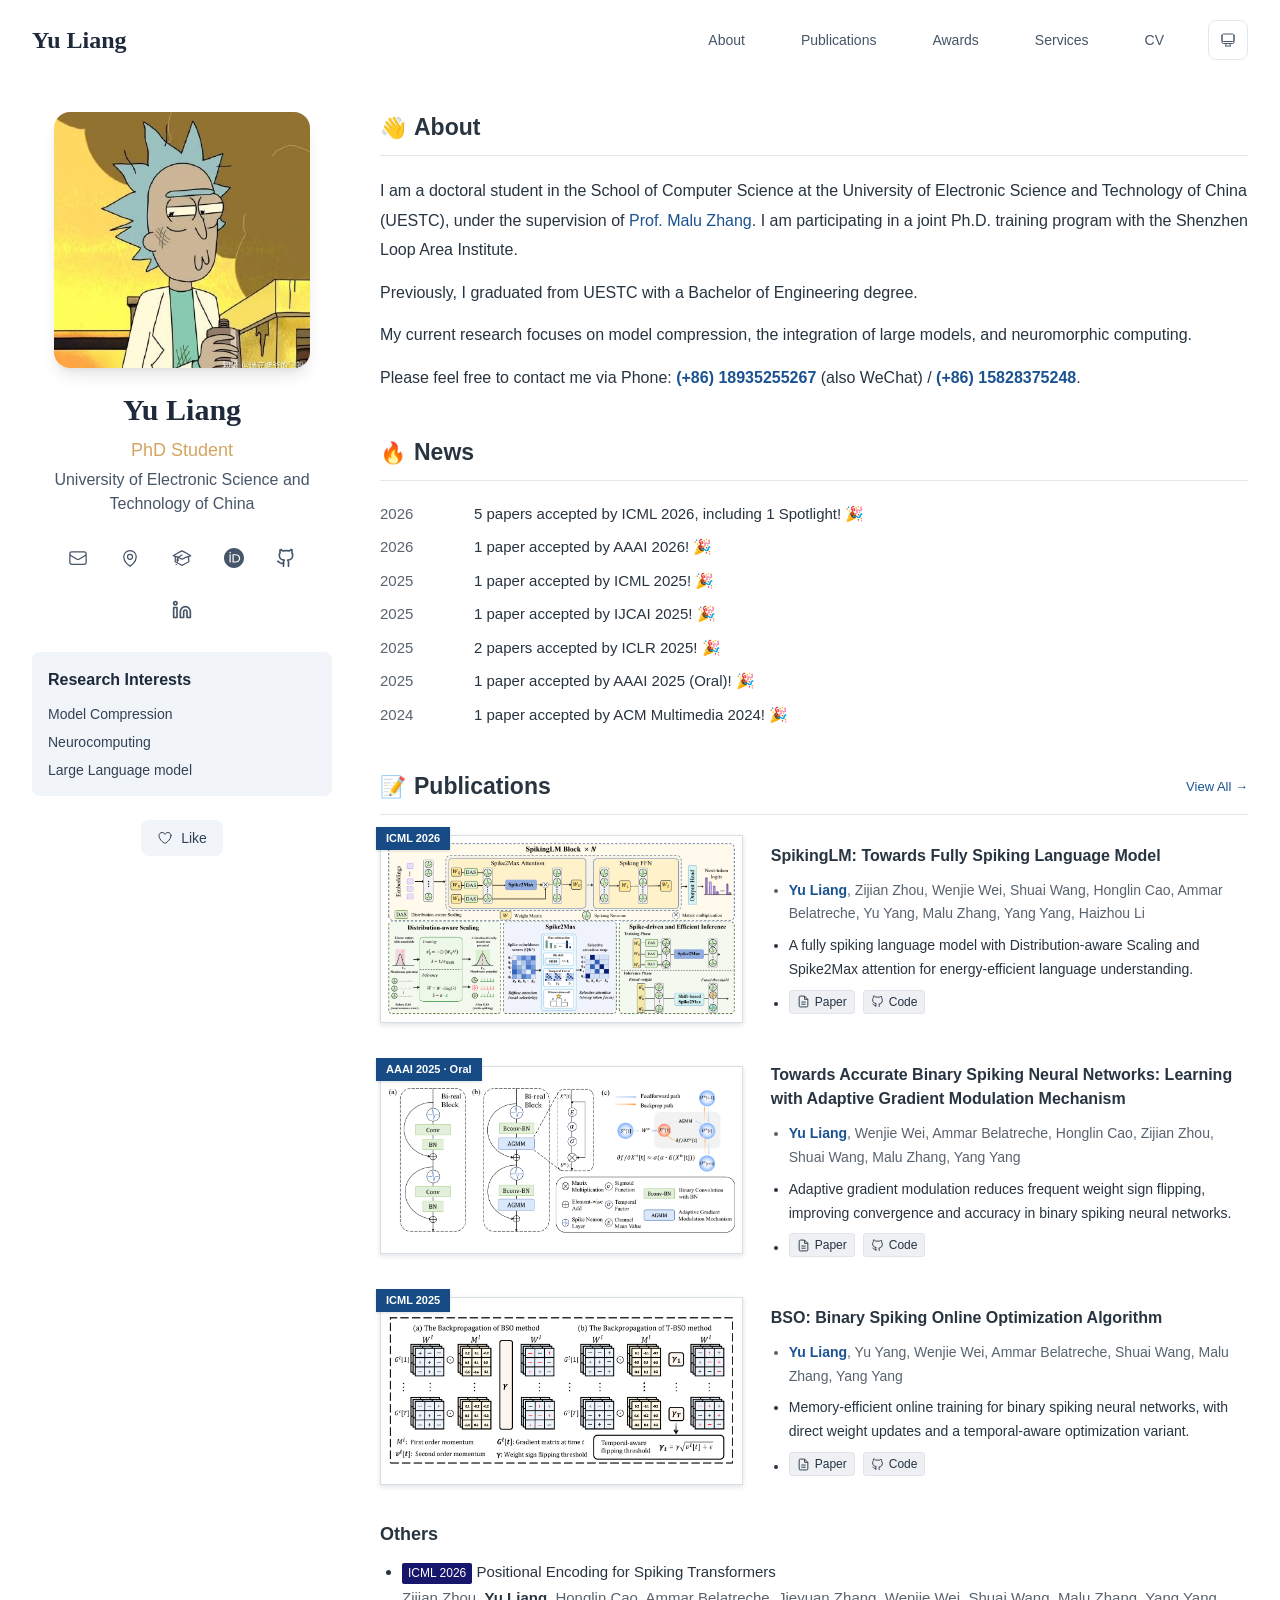
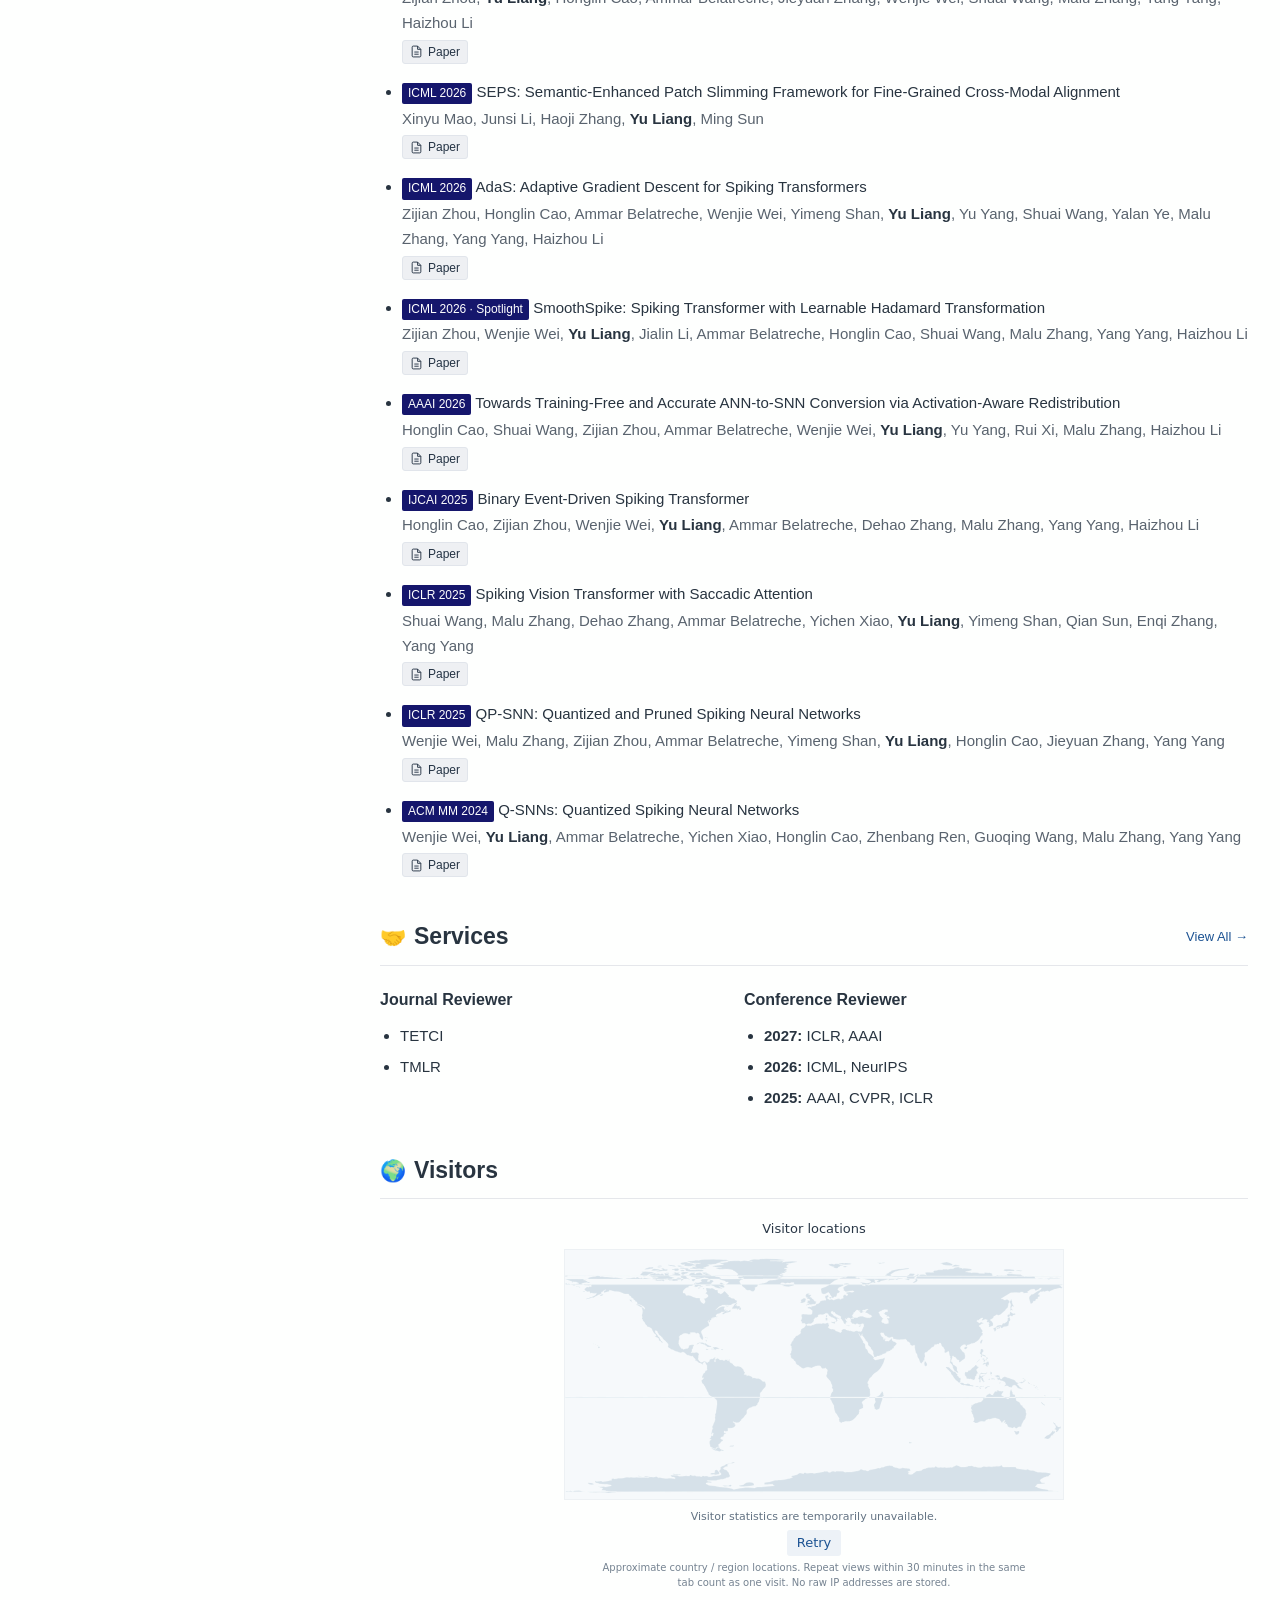
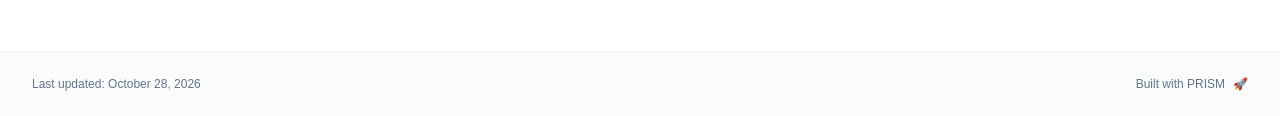
==== commit 1e0d48cb: "Add remaining publications and coauthored paper news" ====
--- a/index.html
+++ b/index.html
@@ -21,4 +21,4 @@
                 root.classList.add('light');
                 root.setAttribute('data-theme', 'light');
               }
-            </script><title>Yu Liang</title><meta name="description" content="PhD student at the University of Electronic Science and Technology of China."/><meta name="author" content="Yu Liang"/><meta name="keywords" content="Yu Liang,PhD,Research,University of Electronic Science and Technology of China"/><meta name="creator" content="Yu Liang"/><meta name="publisher" content="Yu Liang"/><meta property="og:title" content="Yu Liang"/><meta property="og:description" content="PhD student at the University of Electronic Science and Technology of China."/><meta property="og:site_name" content="Yu Liang&#x27;s Academic Website"/><meta property="og:locale" content="en_US"/><meta property="og:type" content="website"/><meta name="twitter:card" content="summary"/><meta name="twitter:title" content="Yu Liang"/><meta name="twitter:description" content="PhD student at the University of Electronic Science and Technology of China."/><link rel="icon" href="/favicon.svg"/><script>document.querySelectorAll('body link[rel="icon"], body link[rel="apple-touch-icon"]').forEach(el => document.head.appendChild(el))</script><script src="/_next/static/chunks/polyfills-42372ed130431b0a.js" noModule=""></script></head><body class="font-sans antialiased"><div style="visibility:hidden"><nav class="fixed top-0 left-0 right-0 z-50" data-headlessui-state=""><div class="transition-all duration-300 ease-out bg-transparent" style="transform:translateY(-100px)"><div class="max-w-7xl mx-auto px-4 sm:px-6 lg:px-8"><div class="flex justify-between items-center h-16 lg:h-20"><div class="flex-shrink-0" tabindex="0"><a class="text-xl lg:text-2xl font-serif font-semibold text-primary hover:text-accent transition-colors duration-200" href="/">Yu Liang</a></div><div class="hidden lg:block"><div class="ml-10 flex items-center space-x-8"><div class="flex items-baseline space-x-8"><a class="relative px-3 py-2 text-sm font-medium transition-all duration-200 rounded hover:bg-accent/10 hover:shadow-sm text-primary" href="/"><span class="relative z-10">About</span><div class="absolute inset-0 bg-accent/10 rounded-lg"></div></a><a class="relative px-3 py-2 text-sm font-medium transition-all duration-200 rounded hover:bg-accent/10 hover:shadow-sm text-neutral-600 hover:text-primary" href="/publications/"><span class="relative z-10">Publications</span></a><a class="relative px-3 py-2 text-sm font-medium transition-all duration-200 rounded hover:bg-accent/10 hover:shadow-sm text-neutral-600 hover:text-primary" href="/awards/"><span class="relative z-10">Awards</span></a><a class="relative px-3 py-2 text-sm font-medium transition-all duration-200 rounded hover:bg-accent/10 hover:shadow-sm text-neutral-600 hover:text-primary" href="/services/"><span class="relative z-10">Services</span></a><a class="relative px-3 py-2 text-sm font-medium transition-all duration-200 rounded hover:bg-accent/10 hover:shadow-sm text-neutral-600 hover:text-primary" href="/cv/"><span class="relative z-10">CV</span></a></div><div class="flex items-center justify-center w-10 h-10 rounded-lg border border-neutral-200 dark:border-[rgba(148,163,184,0.24)] bg-background dark:bg-neutral-800"><div class="w-4 h-4 rounded-full bg-neutral-300 animate-pulse"></div></div></div></div><div class="lg:hidden flex items-center space-x-2"><div class="flex items-center justify-center w-10 h-10 rounded-lg border border-neutral-200 dark:border-[rgba(148,163,184,0.24)] bg-background dark:bg-neutral-800"><div class="w-4 h-4 rounded-full bg-neutral-300 animate-pulse"></div></div><button class="inline-flex items-center justify-center p-2 rounded-md text-neutral-600 hover:text-primary hover:bg-neutral-100 dark:hover:bg-neutral-800 focus:outline-none focus:ring-2 focus:ring-inset focus:ring-accent transition-colors duration-200" id="headlessui-disclosure-button-«R5pdb»" type="button" aria-expanded="false" data-headlessui-state=""><span class="sr-only">Open main menu</span><div><svg xmlns="http://www.w3.org/2000/svg" fill="none" viewBox="0 0 24 24" stroke-width="1.5" stroke="currentColor" aria-hidden="true" data-slot="icon" class="block h-6 w-6"><path stroke-linecap="round" stroke-linejoin="round" d="M3.75 6.75h16.5M3.75 12h16.5m-16.5 5.25h16.5"></path></svg></div></button></div></div></div></div></nav><main class="min-h-screen pt-16 lg:pt-20"><div class="max-w-6xl mx-auto px-4 sm:px-6 lg:px-8 py-8 bg-background min-h-screen"><div class="grid grid-cols-1 lg:grid-cols-3 gap-12"><div class="lg:col-span-1"><div class="sticky top-8" style="opacity:0;transform:translateY(20px)"><div class="w-64 h-64 mx-auto mb-6 rounded-2xl overflow-hidden shadow-lg hover:shadow-xl transition-all duration-200 hover:scale-105"><img alt="Yu Liang" width="256" height="256" decoding="async" data-nimg="1" class="w-full h-full object-cover object-[32%_center]" style="color:transparent" src="/bio.jpg"/></div><div class="text-center mb-6"><h1 class="text-3xl font-serif font-bold text-primary mb-2">Yu Liang</h1><p class="text-lg text-accent font-medium mb-1">PhD Student</p><p class="text-neutral-600 mb-2">University of Electronic Science and Technology of China</p></div><div class="flex flex-wrap justify-center gap-3 sm:gap-4 mb-6 relative px-2"><div class="relative"><button class="p-2 sm:p-2 transition-colors duration-200 text-neutral-600 dark:text-neutral-400 hover:text-accent" aria-label="Email"><svg xmlns="http://www.w3.org/2000/svg" fill="none" viewBox="0 0 24 24" stroke-width="1.5" stroke="currentColor" aria-hidden="true" data-slot="icon" class="h-5 w-5"><path stroke-linecap="round" stroke-linejoin="round" d="M21.75 6.75v10.5a2.25 2.25 0 0 1-2.25 2.25h-15a2.25 2.25 0 0 1-2.25-2.25V6.75m19.5 0A2.25 2.25 0 0 0 19.5 4.5h-15a2.25 2.25 0 0 0-2.25 2.25m19.5 0v.243a2.25 2.25 0 0 1-1.07 1.916l-7.5 4.615a2.25 2.25 0 0 1-2.36 0L3.32 8.91a2.25 2.25 0 0 1-1.07-1.916V6.75"></path></svg></button></div><div class="relative"><button class="p-2 sm:p-2 transition-colors duration-200 text-neutral-600 dark:text-neutral-400 hover:text-accent" aria-label="Location"><svg xmlns="http://www.w3.org/2000/svg" fill="none" viewBox="0 0 24 24" stroke-width="1.5" stroke="currentColor" aria-hidden="true" data-slot="icon" class="h-5 w-5"><path stroke-linecap="round" stroke-linejoin="round" d="M15 10.5a3 3 0 1 1-6 0 3 3 0 0 1 6 0Z"></path><path stroke-linecap="round" stroke-linejoin="round" d="M19.5 10.5c0 7.142-7.5 11.25-7.5 11.25S4.5 17.642 4.5 10.5a7.5 7.5 0 1 1 15 0Z"></path></svg></button></div><a href="https://scholar.google.com/citations?view_op=list_works&amp;hl=zh-CN&amp;hl=zh-CN&amp;user=cxsgMC8AAAAJ" target="_blank" rel="noopener noreferrer" class="p-2 sm:p-2 text-neutral-600 dark:text-neutral-400 hover:text-accent transition-colors duration-200" aria-label="Google Scholar"><svg xmlns="http://www.w3.org/2000/svg" fill="none" viewBox="0 0 24 24" stroke-width="1.5" stroke="currentColor" aria-hidden="true" data-slot="icon" class="h-5 w-5"><path stroke-linecap="round" stroke-linejoin="round" d="M4.26 10.147a60.438 60.438 0 0 0-.491 6.347A48.62 48.62 0 0 1 12 20.904a48.62 48.62 0 0 1 8.232-4.41 60.46 60.46 0 0 0-.491-6.347m-15.482 0a50.636 50.636 0 0 0-2.658-.813A59.906 59.906 0 0 1 12 3.493a59.903 59.903 0 0 1 10.399 5.84c-.896.248-1.783.52-2.658.814m-15.482 0A50.717 50.717 0 0 1 12 13.489a50.702 50.702 0 0 1 7.74-3.342M6.75 15a.75.75 0 1 0 0-1.5.75.75 0 0 0 0 1.5Zm0 0v-3.675A55.378 55.378 0 0 1 12 8.443m-7.007 11.55A5.981 5.981 0 0 0 6.75 15.75v-1.5"></path></svg></a><a href="https://orcid.org/0009-0003-6080-0173" target="_blank" rel="noopener noreferrer" class="p-2 sm:p-2 text-neutral-600 dark:text-neutral-400 hover:text-accent transition-colors duration-200" aria-label="ORCID"><svg viewBox="0 0 24 24" fill="currentColor" class="h-5 w-5" xmlns="http://www.w3.org/2000/svg"><path d="M12 0C5.372 0 0 5.372 0 12s5.372 12 12 12 12-5.372 12-12S18.628 0 12 0zM7.369 4.378c.525 0 .947.431.947.947s-.422.947-.947.947a.95.95 0 0 1-.947-.947c0-.525.422-.947.947-.947zm-.722 3.038h1.444v10.041H6.647V7.416zm3.562 0h3.9c3.712 0 5.344 2.653 5.344 5.025 0 2.578-2.016 5.025-5.325 5.025h-3.919V7.416zm1.444 1.303v7.444h2.297c3.272 0 4.022-2.484 4.022-3.722 0-2.016-1.284-3.722-4.097-3.722h-2.222z"></path></svg></a><a href="https://github.com/hamings1" target="_blank" rel="noopener noreferrer" class="p-2 sm:p-2 text-neutral-600 dark:text-neutral-400 hover:text-accent transition-colors duration-200" aria-label="GitHub"><svg xmlns="http://www.w3.org/2000/svg" width="24" height="24" viewBox="0 0 24 24" fill="none" stroke="currentColor" stroke-width="2" stroke-linecap="round" stroke-linejoin="round" class="lucide lucide-github h-5 w-5" aria-hidden="true"><path d="M15 22v-4a4.8 4.8 0 0 0-1-3.5c3 0 6-2 6-5.5.08-1.25-.27-2.48-1-3.5.28-1.15.28-2.35 0-3.5 0 0-1 0-3 1.5-2.64-.5-5.36-.5-8 0C6 2 5 2 5 2c-.3 1.15-.3 2.35 0 3.5A5.403 5.403 0 0 0 4 9c0 3.5 3 5.5 6 5.5-.39.49-.68 1.05-.85 1.65-.17.6-.22 1.23-.15 1.85v4"></path><path d="M9 18c-4.51 2-5-2-7-2"></path></svg></a><a href="https://www.linkedin.com/in/yu-liang-641685288" target="_blank" rel="noopener noreferrer" class="p-2 sm:p-2 text-neutral-600 dark:text-neutral-400 hover:text-accent transition-colors duration-200" aria-label="LinkedIn"><svg xmlns="http://www.w3.org/2000/svg" width="24" height="24" viewBox="0 0 24 24" fill="none" stroke="currentColor" stroke-width="2" stroke-linecap="round" stroke-linejoin="round" class="lucide lucide-linkedin h-5 w-5" aria-hidden="true"><path d="M16 8a6 6 0 0 1 6 6v7h-4v-7a2 2 0 0 0-2-2 2 2 0 0 0-2 2v7h-4v-7a6 6 0 0 1 6-6z"></path><rect width="4" height="12" x="2" y="9"></rect><circle cx="4" cy="4" r="2"></circle></svg></a></div><div class="bg-neutral-100 dark:bg-neutral-800 rounded-lg p-4 mb-6 hover:shadow-lg transition-all duration-200 hover:scale-[1.02]"><h3 class="font-semibold text-primary mb-3">Research Interests</h3><div class="space-y-2 text-sm text-neutral-700 dark:text-neutral-500"><div>Model Compression</div><div>Neurocomputing</div><div>Large Language model</div></div></div><div class="flex justify-center"><div class="relative"><button class="flex items-center space-x-2 px-4 py-2 rounded-lg font-medium text-sm transition-all duration-200 bg-neutral-100 dark:bg-neutral-800 text-neutral-700 dark:text-neutral-500 hover:bg-red-50 dark:hover:bg-red-900/20 hover:text-red-600 dark:hover:text-red-400 cursor-pointer" tabindex="0"><svg xmlns="http://www.w3.org/2000/svg" fill="none" viewBox="0 0 24 24" stroke-width="1.5" stroke="currentColor" aria-hidden="true" data-slot="icon" class="h-4 w-4"><path stroke-linecap="round" stroke-linejoin="round" d="M21 8.25c0-2.485-2.099-4.5-4.688-4.5-1.935 0-3.597 1.126-4.312 2.733-.715-1.607-2.377-2.733-4.313-2.733C5.1 3.75 3 5.765 3 8.25c0 7.22 9 12 9 12s9-4.78 9-12Z"></path></svg><span>Like</span></button></div></div></div></div><div class="lg:col-span-2 space-y-8"><section id="about" class="scroll-mt-24 space-y-8 home-content"><link rel="stylesheet" href="/assets/homepage.css?v=20261010-services"><section aria-label="About"><div class="home-heading"><h2><span aria-hidden="true">👋</span>About</h2></div><div class="home-about"><p>I am a doctoral student in the School of Computer Science at the University of Electronic Science and Technology of China (UESTC), under the supervision of <a href="https://www.en.scse.uestc.edu.cn/info/1085/2257.htm" target="_blank" rel="noopener noreferrer">Prof. Malu Zhang</a>. I am participating in a joint Ph.D. training program with the Shenzhen Loop Area Institute.</p><p>Previously, I graduated from UESTC with a Bachelor of Engineering degree.</p><p>My current research focuses on model compression, the integration of large models, and neuromorphic computing.</p><p class="contact-line">Please feel free to contact me via Phone: <a href="tel:+8618935255267">(+86) 18935255267</a> (also WeChat) / <a href="tel:+8615828375248">(+86) 15828375248</a>.</p></div></section><section aria-label="News"><div class="home-heading"><h2><span aria-hidden="true">🔥</span>News</h2></div><ul class="home-news"><li><time datetime="2026-05">2026-05</time><span>5 papers accepted by ICML 2026 🎉</span></li><li><time datetime="2025-05">2025-05</time><span>Our work has been accepted by ICML 🎉</span></li><li><time datetime="2025-01">2025-01</time><span>Our work has been accepted by AAAI 🎉</span></li></ul></section><section aria-label="Selected Publications"><div class="home-heading"><h2><span aria-hidden="true">📝</span>Selected Publications</h2><a class="view-all" href="/publications/">View All →</a></div><div class="paper-list"><article class="paper-row" id="liang2026spikinglm"><a class="paper-figure" href="https://proceedings.mlr.press/v306/liang26ae.html" target="_blank" rel="noopener noreferrer" aria-label="Read SpikingLM: Towards Fully Spiking Language Model"><img src="/papers/spikinglm.png" alt="SpikingLM architecture with Distribution-aware Scaling and Spike2Max attention" width="1200" height="600" loading="lazy" decoding="async"><span class="paper-venue">ICML 2026</span></a><div><h3 class="paper-title"><a href="https://proceedings.mlr.press/v306/liang26ae.html" target="_blank" rel="noopener noreferrer">SpikingLM: Towards Fully Spiking Language Model</a></h3><ul class="paper-details"><li class="paper-authors"><strong>Yu Liang</strong>, Zijian Zhou, Wenjie Wei, Shuai Wang, Honglin Cao, Ammar Belatreche, Yu Yang, Malu Zhang, Yang Yang, Haizhou Li</li><li>A fully spiking language model with Distribution-aware Scaling and Spike2Max attention for energy-efficient language understanding.</li><li><div class="paper-links"><a href="https://proceedings.mlr.press/v306/liang26ae.html" target="_blank" rel="noopener noreferrer" class="paper-button"><svg viewBox="0 0 24 24" fill="none" stroke="currentColor" stroke-width="1.7" aria-hidden="true"><path d="M14 2H6a2 2 0 0 0-2 2v16a2 2 0 0 0 2 2h12a2 2 0 0 0 2-2V8z M14 2v6h6 M8 13h8 M8 17h8"></path></svg>Paper</a><a href="https://github.com/hamings1/SpikingLM" target="_blank" rel="noopener noreferrer" class="paper-button"><svg viewBox="0 0 24 24" fill="none" stroke="currentColor" stroke-width="1.7" aria-hidden="true"><path d="M9 19c-4.3 1.3-4.3-2.2-6-2.7 M15 22v-3.4c0-1 .1-1.4-.5-2 3.3-.4 6.5-1.6 6.5-7a5.4 5.4 0 0 0-1.5-3.7c.2-.9.2-2.3-.2-3.3 0 0-1.3-.4-4.2 1.5a14 14 0 0 0-6.2 0C6 1.2 4.7 1.6 4.7 1.6c-.4 1-.4 2.4-.2 3.3A5.4 5.4 0 0 0 3 8.6c0 5.4 3.2 6.6 6.5 7-.6.6-.5 1-.5 2V22"></path></svg>Code</a></div></li></ul></div></article><article class="paper-row" id="liang2025towards"><a class="paper-figure" href="https://arxiv.org/abs/2502.14344" target="_blank" rel="noopener noreferrer" aria-label="Read Towards Accurate Binary Spiking Neural Networks: Learning with Adaptive Gradient Modulation Mechanism"><img src="/papers/agmm.png" alt="Network architecture and backpropagation of Adaptive Gradient Modulation Mechanism" width="1200" height="600" loading="lazy" decoding="async"><span class="paper-venue">AAAI 2025 · Oral</span></a><div><h3 class="paper-title"><a href="https://arxiv.org/abs/2502.14344" target="_blank" rel="noopener noreferrer">Towards Accurate Binary Spiking Neural Networks: Learning with Adaptive Gradient Modulation Mechanism</a></h3><ul class="paper-details"><li class="paper-authors"><strong>Yu Liang</strong>, Wenjie Wei, Ammar Belatreche, Honglin Cao, Zijian Zhou, Shuai Wang, Malu Zhang, Yang Yang</li><li>Adaptive gradient modulation reduces frequent weight sign flipping, improving convergence and accuracy in binary spiking neural networks.</li><li><div class="paper-links"><a href="https://arxiv.org/abs/2502.14344" target="_blank" rel="noopener noreferrer" class="paper-button"><svg viewBox="0 0 24 24" fill="none" stroke="currentColor" stroke-width="1.7" aria-hidden="true"><path d="M14 2H6a2 2 0 0 0-2 2v16a2 2 0 0 0 2 2h12a2 2 0 0 0 2-2V8z M14 2v6h6 M8 13h8 M8 17h8"></path></svg>Paper</a><a href="https://github.com/hamings1/AGMM" target="_blank" rel="noopener noreferrer" class="paper-button"><svg viewBox="0 0 24 24" fill="none" stroke="currentColor" stroke-width="1.7" aria-hidden="true"><path d="M9 19c-4.3 1.3-4.3-2.2-6-2.7 M15 22v-3.4c0-1 .1-1.4-.5-2 3.3-.4 6.5-1.6 6.5-7a5.4 5.4 0 0 0-1.5-3.7c.2-.9.2-2.3-.2-3.3 0 0-1.3-.4-4.2 1.5a14 14 0 0 0-6.2 0C6 1.2 4.7 1.6 4.7 1.6c-.4 1-.4 2.4-.2 3.3A5.4 5.4 0 0 0 3 8.6c0 5.4 3.2 6.6 6.5 7-.6.6-.5 1-.5 2V22"></path></svg>Code</a></div></li></ul></div></article><article class="paper-row" id="liang2025bso"><a class="paper-figure" href="https://arxiv.org/abs/2511.12502" target="_blank" rel="noopener noreferrer" aria-label="Read BSO: Binary Spiking Online Optimization Algorithm"><img src="/papers/bso.png" alt="Binary weight update strategies in BSO and temporal-aware T-BSO" width="1200" height="600" loading="lazy" decoding="async"><span class="paper-venue">ICML 2025</span></a><div><h3 class="paper-title"><a href="https://arxiv.org/abs/2511.12502" target="_blank" rel="noopener noreferrer">BSO: Binary Spiking Online Optimization Algorithm</a></h3><ul class="paper-details"><li class="paper-authors"><strong>Yu Liang</strong>, Yu Yang, Wenjie Wei, Ammar Belatreche, Shuai Wang, Malu Zhang, Yang Yang</li><li>Memory-efficient online training for binary spiking neural networks, with direct weight updates and a temporal-aware optimization variant.</li><li><div class="paper-links"><a href="https://arxiv.org/abs/2511.12502" target="_blank" rel="noopener noreferrer" class="paper-button"><svg viewBox="0 0 24 24" fill="none" stroke="currentColor" stroke-width="1.7" aria-hidden="true"><path d="M14 2H6a2 2 0 0 0-2 2v16a2 2 0 0 0 2 2h12a2 2 0 0 0 2-2V8z M14 2v6h6 M8 13h8 M8 17h8"></path></svg>Paper</a><a href="https://github.com/hamings1/BSO" target="_blank" rel="noopener noreferrer" class="paper-button"><svg viewBox="0 0 24 24" fill="none" stroke="currentColor" stroke-width="1.7" aria-hidden="true"><path d="M9 19c-4.3 1.3-4.3-2.2-6-2.7 M15 22v-3.4c0-1 .1-1.4-.5-2 3.3-.4 6.5-1.6 6.5-7a5.4 5.4 0 0 0-1.5-3.7c.2-.9.2-2.3-.2-3.3 0 0-1.3-.4-4.2 1.5a14 14 0 0 0-6.2 0C6 1.2 4.7 1.6 4.7 1.6c-.4 1-.4 2.4-.2 3.3A5.4 5.4 0 0 0 3 8.6c0 5.4 3.2 6.6 6.5 7-.6.6-.5 1-.5 2V22"></path></svg>Code</a></div></li></ul></div></article></div></section><section id="services" aria-label="Services"><div class="home-heading"><h2><span aria-hidden="true">🤝</span>Services</h2><a class="view-all" href="/services/">View All →</a></div><div class="home-services"><div><h3>Journal Reviewer</h3><ul><li>TETCI</li><li>TMLR</li></ul></div><div><h3>Conference Reviewer</h3><ul><li><strong>2027: </strong>ICLR, AAAI</li><li><strong>2026: </strong>ICML, NeurIPS</li><li><strong>2025: </strong>AAAI, CVPR, ICLR</li></ul></div></div></section><section aria-label="Visitors"><div class="home-heading"><h2><span aria-hidden="true">🌍</span>Visitors</h2></div><iframe class="visitor-frame" src="/visitors.html?v=cloudflare1" title="Visitor locations around the world"></iframe></section></section></div></div></div><!--$--><!--/$--><!--$--><!--/$--></main><footer class="border-t border-neutral-200/50 bg-neutral-50/50 dark:bg-neutral-900/50 dark:border-neutral-700/50"><div class="max-w-6xl mx-auto px-4 sm:px-6 lg:px-8 py-6"><div class="flex flex-col sm:flex-row justify-between items-center gap-2"><p class="text-xs text-neutral-500">Last updated: <!-- -->October 22, 2026</p><p class="text-xs text-neutral-500 flex items-center"><a href="https://github.com/xyjoey/PRISM" target="_blank" rel="noopener noreferrer">Built with PRISM</a><span class="ml-2">🚀</span></p></div></div></footer></div><script src="/_next/static/chunks/webpack-af78f5c2c11af041.js" async=""></script><script>(self.__next_f=self.__next_f||[]).push([0])</script><script>self.__next_f.push([1,"1:\"$Sreact.fragment\"\n2:I[3719,[\"17\",\"static/chunks/17-9c04c9413a9f9f1f.js\",\"874\",\"static/chunks/874-6cc630662f3664af.js\",\"862\",\"static/chunks/862-15038af301665bb3.js\",\"177\",\"static/chunks/app/layout-24a2ef7cd5fed40f.js\"],\"ThemeProvider\"]\n3:I[768,[\"17\",\"static/chunks/17-9c04c9413a9f9f1f.js\",\"874\",\"static/chunks/874-6cc630662f3664af.js\",\"862\",\"static/chunks/862-15038af301665bb3.js\",\"177\",\"static/chunks/app/layout-24a2ef7cd5fed40f.js\"],\"default\"]\n4:I[7555,[],\"\"]\n5:I[1295,[],\"\"]\n6:I[2548,[\"17\",\"static/chunks/17-9c04c9413a9f9f1f.js\",\"874\",\"static/chunks/874-6cc630662f3664af.js\",\"862\",\"static/chunks/862-15038af301665bb3.js\",\"177\",\"static/chunks/app/layout-24a2ef7cd5fed40f.js\"],\"default\"]\n7:I[7437,[\"17\",\"static/chunks/17-9c04c9413a9f9f1f.js\",\"178\",\"static/chunks/178-595a94b9af1e67b5.js\",\"874\",\"static/chunks/874-6cc630662f3664af.js\",\"748\",\"static/chunks/748-b0753eeaf12cb586.js\",\"974\",\"static/chunks/app/page-c1008cc5483acef4.js\"],\"default\"]\n8:I[9507,[\"17\",\"static/chunks/17-9c04c9413a9f9f1f.js\",\"178\",\"static/chunks/178-595a94b9af1e67b5.js\",\"874\",\"static/chunks/874-6cc630662f3664af.js\",\"748\",\"static/chunks/748-b0753eeaf12cb586.js\",\"974\",\"static/chunks/app/page-c1008cc5483acef4.js\"],\"default\"]\n9:I[5218,[\"17\",\"static/chunks/17-9c04c9413a9f9f1f.js\",\"178\",\"static/chunks/178-595a94b9af1e67b5.js\",\"874\",\"static/chunks/874-6cc630662f3664af.js\",\"748\",\"static/chunks/748-b0753eeaf12cb586.js\",\"974\",\"static/chunks/app/page-c1008cc5483acef4.js\"],\"default\"]\na:I[1990,[\"17\",\"static/chunks/17-9c04c9413a9f9f1f.js\",\"178\",\"static/chunks/178-595a94b9af1e67b5.js\",\"874\",\"static/chunks/874-6cc630662f3664af.js\",\"748\",\"static/chunks/748-b0753eeaf12cb586.js\",\"974\",\"static/chunks/app/page-c1008cc5483acef4.js\"],\"default\"]\nb:I[9665,[],\"MetadataBoundary\"]\nd:I[9665,[],\"OutletBoundary\"]\n10:I[4911,[],\"AsyncMetadataOutlet\"]\n12:I[9665,[],\"ViewportBoundary\"]\n14:I[6614,[],\"\"]\n:HL[\"/_next/static/css/92b53c90e215dddf.css\",\"style\"]\n"])</script><script>self.__next_f.push([1,"0:{\"P\":null,\"b\":\"CWjEt0rLwIhY58VJ8p-AG\",\"p\":\"\",\"c\":[\"\",\"\"],\"i\":false,\"f\":[[[\"\",{\"children\":[\"__PAGE__\",{}]},\"$undefined\",\"$undefined\",true],[\"\",[\"$\",\"$1\",\"c\",{\"children\":[[[\"$\",\"link\",\"0\",{\"rel\":\"stylesheet\",\"href\":\"/_next/static/css/92b53c90e215dddf.css\",\"precedence\":\"next\",\"crossOrigin\":\"$undefined\",\"nonce\":\"$undefined\"}]],[\"$\",\"html\",null,{\"lang\":\"en\",\"className\":\"scroll-smooth\",\"suppressHydrationWarning\":true,\"children\":[[\"$\",\"head\",null,{\"children\":[[\"$\",\"link\",null,{\"rel\":\"icon\",\"href\":\"/favicon.svg\",\"type\":\"image/svg+xml\"}],[\"$\",\"link\",null,{\"rel\":\"dns-prefetch\",\"href\":\"https://google-fonts.jialeliu.com\"}],[\"$\",\"link\",null,{\"rel\":\"preconnect\",\"href\":\"https://google-fonts.jialeliu.com\",\"crossOrigin\":\"\"}],[\"$\",\"link\",null,{\"rel\":\"preload\",\"as\":\"style\",\"href\":\"https://google-fonts.jialeliu.com/css2?family=Inter:wght@300;400;500;600;700&family=Crimson+Text:ital,wght@0,400;0,600;1,400&display=swap\"}],[\"$\",\"link\",null,{\"rel\":\"stylesheet\",\"id\":\"gfonts-css\",\"href\":\"https://google-fonts.jialeliu.com/css2?family=Inter:wght@300;400;500;600;700&family=Crimson+Text:ital,wght@0,400;0,600;1,400&display=swap\",\"media\":\"print\"}],[\"$\",\"script\",null,{\"dangerouslySetInnerHTML\":{\"__html\":\"\\n              (function(){\\n                var l = document.getElementById('gfonts-css');\\n                if (!l) return;\\n                if (l.media !== 'all') {\\n                  l.addEventListener('load', function(){ try { l.media = 'all'; } catch(e){} });\\n                }\\n              })();\\n            \"}}],[\"$\",\"noscript\",null,{\"children\":[\"$\",\"link\",null,{\"rel\":\"stylesheet\",\"href\":\"https://google-fonts.jialeliu.com/css2?family=Inter:wght@300;400;500;600;700&family=Crimson+Text:ital,wght@0,400;0,600;1,400&display=swap\"}]}],[\"$\",\"script\",null,{\"dangerouslySetInnerHTML\":{\"__html\":\"\\n              try {\\n                const theme = localStorage.getItem('theme-storage');\\n                const parsed = theme ? JSON.parse(theme) : null;\\n                const setting = parsed?.state?.theme || 'system';\\n                const prefersDark = typeof window !== 'undefined' && window.matchMedia && window.matchMedia('(prefers-color-scheme: dark)').matches;\\n                const effective = setting === 'dark' ? 'dark' : (setting === 'light' ? 'light' : (prefersDark ? 'dark' : 'light'));\\n                var root = document.documentElement;\\n                root.classList.add(effective);\\n                root.setAttribute('data-theme', effective);\\n              } catch (e) {\\n                var root = document.documentElement;\\n                root.classList.add('light');\\n                root.setAttribute('data-theme', 'light');\\n              }\\n            \"}}]]}],[\"$\",\"body\",null,{\"className\":\"font-sans antialiased\",\"children\":[\"$\",\"$L2\",null,{\"children\":[[\"$\",\"$L3\",null,{\"items\":[{\"title\":\"About\",\"type\":\"page\",\"target\":\"about\",\"href\":\"/\"},{\"title\":\"Publications\",\"type\":\"page\",\"target\":\"publications\",\"href\":\"/publications\"},{\"title\":\"Awards\",\"type\":\"page\",\"target\":\"awards\",\"href\":\"/awards\"},{\"title\":\"Services\",\"type\":\"page\",\"target\":\"services\",\"href\":\"/services\"},{\"title\":\"CV\",\"type\":\"page\",\"target\":\"cv\",\"href\":\"/cv\"}],\"siteTitle\":\"Yu Liang\",\"enableOnePageMode\":false}],[\"$\",\"main\",null,{\"className\":\"min-h-screen pt-16 lg:pt-20\",\"children\":[\"$\",\"$L4\",null,{\"parallelRouterKey\":\"children\",\"error\":\"$undefined\",\"errorStyles\":\"$undefined\",\"errorScripts\":\"$undefined\",\"template\":[\"$\",\"$L5\",null,{}],\"templateStyles\":\"$undefined\",\"templateScripts\":\"$undefined\",\"notFound\":[[[\"$\",\"title\",null,{\"children\":\"404: This page could not be found.\"}],[\"$\",\"div\",null,{\"style\":{\"fontFamily\":\"system-ui,\\\"Segoe UI\\\",Roboto,Helvetica,Arial,sans-serif,\\\"Apple Color Emoji\\\",\\\"Segoe UI Emoji\\\"\",\"height\":\"100vh\",\"textAlign\":\"center\",\"display\":\"flex\",\"flexDirection\":\"column\",\"alignItems\":\"center\",\"justifyContent\":\"center\"},\"children\":[\"$\",\"div\",null,{\"children\":[[\"$\",\"style\",null,{\"dangerouslySetInnerHTML\":{\"__html\":\"body{color:#000;background:#fff;margin:0}.next-error-h1{border-right:1px solid rgba(0,0,0,.3)}@media (prefers-color-scheme:dark){body{color:#fff;background:#000}.next-error-h1{border-right:1px solid rgba(255,255,255,.3)}}\"}}],[\"$\",\"h1\",null,{\"className\":\"next-error-h1\",\"style\":{\"display\":\"inline-block\",\"margin\":\"0 20px 0 0\",\"padding\":\"0 23px 0 0\",\"fontSize\":24,\"fontWeight\":500,\"verticalAlign\":\"top\",\"lineHeight\":\"49px\"},\"children\":404}],[\"$\",\"div\",null,{\"style\":{\"display\":\"inline-block\"},\"children\":[\"$\",\"h2\",null,{\"style\":{\"fontSize\":14,\"fontWeight\":400,\"lineHeight\":\"49px\",\"margin\":0},\"children\":\"This page could not be found.\"}]}]]}]}]],[]],\"forbidden\":\"$undefined\",\"unauthorized\":\"$undefined\"}]}],[\"$\",\"$L6\",null,{\"lastUpdated\":\"October 22, 2026\"}]]}]}]]}]]}],{\"children\":[\"__PAGE__\",[\"$\",\"$1\",\"c\",{\"children\":[[\"$\",\"div\",null,{\"className\":\"max-w-6xl mx-auto px-4 sm:px-6 lg:px-8 py-8 bg-background min-h-screen\",\"children\":[\"$\",\"div\",null,{\"className\":\"grid grid-cols-1 lg:grid-cols-3 gap-12\",\"children\":[[\"$\",\"div\",null,{\"className\":\"lg:col-span-1\",\"children\":[\"$\",\"$L7\",null,{\"author\":{\"name\":\"Yu Liang\",\"title\":\"PhD Student\",\"institution\":\"University of Electronic Science and Technology of China\",\"avatar\":\"/bio.jpg\"},\"social\":{\"email\":\"yu-liang@std.uestc.edu.cn\",\"location\":\"Chengdu, China\",\"location_url\":\"https://maps.google.com\",\"location_details\":[\"No.2006, Xiyuan Ave, West Hi-Tech Zone,\",\"University of Electronic Science and Technology of China, Chengdu, China\"],\"google_scholar\":\"https://scholar.google.com/citations?view_op=list_works&hl=zh-CN&hl=zh-CN&user=cxsgMC8AAAAJ\",\"orcid\":\"https://orcid.org/0009-0003-6080-0173\",\"github\":\"https://github.com/hamings1\",\"linkedin\":\"https://www.linkedin.com/in/yu-liang-641685288\"},\"features\":{\"enable_likes\":true,\"enable_one_page_mode\":false},\"researchInterests\":[\"Model Compression\",\"Neurocomputing\",\"Large Language model\"]}]}],[\"$\",\"div\",null,{\"className\":\"lg:col-span-2 space-y-8\",\"children\":[[\"$\",\"section\",null,{\"id\":\"about\",\"className\":\"scroll-mt-24 space-y-8 home-content\",\"children\":[[\"$\",\"link\",null,{\"rel\":\"stylesheet\",\"href\":\"/assets/homepage.css?v=20261010-services\"}],[\"$\",\"section\",null,{\"aria-label\":\"About\",\"children\":[[\"$\",\"div\",null,{\"className\":\"home-heading\",\"children\":[[\"$\",\"h2\",null,{\"children\":[[\"$\",\"span\",null,{\"aria-hidden\":\"true\",\"children\":\"👋\"}],\"About\"]}]]}],[\"$\",\"div\",null,{\"className\":\"home-about\",\"children\":[[\"$\",\"p\",null,{\"children\":[\"I am a doctoral student in the School of Computer Science at the University of Electronic Science and Technology of China (UESTC), under the supervision of \",[\"$\",\"a\",null,{\"href\":\"https://www.en.scse.uestc.edu.cn/info/1085/2257.htm\",\"target\":\"_blank\",\"rel\":\"noopener noreferrer\",\"children\":\"Prof. Malu Zhang\"}],\". I am participating in a joint Ph.D. training program with the Shenzhen Loop Area Institute.\"]}],[\"$\",\"p\",null,{\"children\":\"Previously, I graduated from UESTC with a Bachelor of Engineering degree.\"}],[\"$\",\"p\",null,{\"children\":\"My current research focuses on model compression, the integration of large models, and neuromorphic computing.\"}],[\"$\",\"p\",null,{\"className\":\"contact-line\",\"children\":[\"Please feel free to contact me via Phone: \",[\"$\",\"a\",null,{\"href\":\"tel:+8618935255267\",\"children\":\"(+86) 18935255267\"}],\" (also WeChat) / \",[\"$\",\"a\",null,{\"href\":\"tel:+8615828375248\",\"children\":\"(+86) 15828375248\"}],\".\"]}]]}]]}],[\"$\",\"section\",null,{\"aria-label\":\"News\",\"children\":[[\"$\",\"div\",null,{\"className\":\"home-heading\",\"children\":[[\"$\",\"h2\",null,{\"children\":[[\"$\",\"span\",null,{\"aria-hidden\":\"true\",\"children\":\"🔥\"}],\"News\"]}]]}],[\"$\",\"ul\",null,{\"className\":\"home-news\",\"children\":[[\"$\",\"li\",null,{\"children\":[[\"$\",\"time\",null,{\"dateTime\":\"2026-05\",\"children\":\"2026-05\"}],[\"$\",\"span\",null,{\"children\":\"5 papers accepted by ICML 2026 🎉\"}]]}],[\"$\",\"li\",null,{\"children\":[[\"$\",\"time\",null,{\"dateTime\":\"2025-05\",\"children\":\"2025-05\"}],[\"$\",\"span\",null,{\"children\":\"Our work has been accepted by ICML 🎉\"}]]}],[\"$\",\"li\",null,{\"children\":[[\"$\",\"time\",null,{\"dateTime\":\"2025-01\",\"children\":\"2025-01\"}],[\"$\",\"span\",null,{\"children\":\"Our work has been accepted by AAAI 🎉\"}]]}]]}]]}],[\"$\",\"section\",null,{\"aria-label\":\"Selected Publications\",\"children\":[[\"$\",\"div\",null,{\"className\":\"home-heading\",\"children\":[[\"$\",\"h2\",null,{\"children\":[[\"$\",\"span\",null,{\"aria-hidden\":\"true\",\"children\":\"📝\"}],\"Selected Publications\"]}],[\"$\",\"a\",null,{\"className\":\"view-all\",\"href\":\"/publications/\",\"children\":\"View All →\"}]]}],[\"$\",\"div\",null,{\"className\":\"paper-list\",\"children\":[[\"$\",\"article\",null,{\"className\":\"paper-row\",\"id\":\"liang2026spikinglm\",\"children\":[[\"$\",\"a\",null,{\"className\":\"paper-figure\",\"href\":\"https://proceedings.mlr.press/v306/liang26ae.html\",\"target\":\"_blank\",\"rel\":\"noopener noreferrer\",\"aria-label\":\"Read SpikingLM: Towards Fully Spiking Language Model\",\"children\":[[\"$\",\"img\",null,{\"src\":\"/papers/spikinglm.png\",\"alt\":\"SpikingLM architecture with Distribution-aware Scaling and Spike2Max attention\",\"width\":1200,\"height\":600,\"loading\":\"lazy\",\"decoding\":\"async\"}],[\"$\",\"span\",null,{\"className\":\"paper-venue\",\"children\":\"ICML 2026\"}]]}],[\"$\",\"div\",null,{\"children\":[[\"$\",\"h3\",null,{\"className\":\"paper-title\",\"children\":[\"$\",\"a\",null,{\"href\":\"https://proceedings.mlr.press/v306/liang26ae.html\",\"target\":\"_blank\",\"rel\":\"noopener noreferrer\",\"children\":\"SpikingLM: Towards Fully Spiking Language Model\"}]}],[\"$\",\"ul\",null,{\"className\":\"paper-details\",\"children\":[[\"$\",\"li\",null,{\"className\":\"paper-authors\",\"children\":[[\"$\",\"strong\",null,{\"children\":\"Yu Liang\"}],\", Zijian Zhou, Wenjie Wei, Shuai Wang, Honglin Cao, Ammar Belatreche, Yu Yang, Malu Zhang, Yang Yang, Haizhou Li\"]}],[\"$\",\"li\",null,{\"children\":\"A fully spiking language model with Distribution-aware Scaling and Spike2Max attention for energy-efficient language understanding.\"}],[\"$\",\"li\",null,{\"children\":[\"$\",\"div\",null,{\"className\":\"paper-links\",\"children\":[[\"$\",\"a\",null,{\"href\":\"https://proceedings.mlr.press/v306/liang26ae.html\",\"target\":\"_blank\",\"rel\":\"noopener noreferrer\",\"className\":\"paper-button\",\"children\":[[\"$\",\"svg\",null,{\"viewBox\":\"0 0 24 24\",\"fill\":\"none\",\"stroke\":\"currentColor\",\"strokeWidth\":1.7,\"aria-hidden\":\"true\",\"children\":[\"$\",\"path\",null,{\"d\":\"M14 2H6a2 2 0 0 0-2 2v16a2 2 0 0 0 2 2h12a2 2 0 0 0 2-2V8z M14 2v6h6 M8 13h8 M8 17h8\"}]}],\"Paper\"]}],[\"$\",\"a\",null,{\"href\":\"https://github.com/hamings1/SpikingLM\",\"target\":\"_blank\",\"rel\":\"noopener noreferrer\",\"className\":\"paper-button\",\"children\":[[\"$\",\"svg\",null,{\"viewBox\":\"0 0 24 24\",\"fill\":\"none\",\"stroke\":\"currentColor\",\"strokeWidth\":1.7,\"aria-hidden\":\"true\",\"children\":[\"$\",\"path\",null,{\"d\":\"M9 19c-4.3 1.3-4.3-2.2-6-2.7 M15 22v-3.4c0-1 .1-1.4-.5-2 3.3-.4 6.5-1.6 6.5-7a5.4 5.4 0 0 0-1.5-3.7c.2-.9.2-2.3-.2-3.3 0 0-1.3-.4-4.2 1.5a14 14 0 0 0-6.2 0C6 1.2 4.7 1.6 4.7 1.6c-.4 1-.4 2.4-.2 3.3A5.4 5.4 0 0 0 3 8.6c0 5.4 3.2 6.6 6.5 7-.6.6-.5 1-.5 2V22\"}]}],\"Code\"]}]]}]}]]}]]}]]}],[\"$\",\"article\",null,{\"className\":\"paper-row\",\"id\":\"liang2025towards\",\"children\":[[\"$\",\"a\",null,{\"className\":\"paper-figure\",\"href\":\"https://arxiv.org/abs/2502.14344\",\"target\":\"_blank\",\"rel\":\"noopener noreferrer\",\"aria-label\":\"Read Towards Accurate Binary Spiking Neural Networks: Learning with Adaptive Gradient Modulation Mechanism\",\"children\":[[\"$\",\"img\",null,{\"src\":\"/papers/agmm.png\",\"alt\":\"Network architecture and backpropagation of Adaptive Gradient Modulation Mechanism\",\"width\":1200,\"height\":600,\"loading\":\"lazy\",\"decoding\":\"async\"}],[\"$\",\"span\",null,{\"className\":\"paper-venue\",\"children\":\"AAAI 2025 · Oral\"}]]}],[\"$\",\"div\",null,{\"children\":[[\"$\",\"h3\",null,{\"className\":\"paper-title\",\"children\":[\"$\",\"a\",null,{\"href\":\"https://arxiv.org/abs/2502.14344\",\"target\":\"_blank\",\"rel\":\"noopener noreferrer\",\"children\":\"Towards Accurate Binary Spiking Neural Networks: Learning with Adaptive Gradient Modulation Mechanism\"}]}],[\"$\",\"ul\",null,{\"className\":\"paper-details\",\"children\":[[\"$\",\"li\",null,{\"className\":\"paper-authors\",\"children\":[[\"$\",\"strong\",null,{\"children\":\"Yu Liang\"}],\", Wenjie Wei, Ammar Belatreche, Honglin Cao, Zijian Zhou, Shuai Wang, Malu Zhang, Yang Yang\"]}],[\"$\",\"li\",null,{\"children\":\"Adaptive gradient modulation reduces frequent weight sign flipping, improving convergence and accuracy in binary spiking neural networks.\"}],[\"$\",\"li\",null,{\"children\":[\"$\",\"div\",null,{\"className\":\"paper-links\",\"children\":[[\"$\",\"a\",null,{\"href\":\"https://arxiv.org/abs/2502.14344\",\"target\":\"_blank\",\"rel\":\"noopener noreferrer\",\"className\":\"paper-button\",\"children\":[[\"$\",\"svg\",null,{\"viewBox\":\"0 0 24 24\",\"fill\":\"none\",\"stroke\":\"currentColor\",\"strokeWidth\":1.7,\"aria-hidden\":\"true\",\"children\":[\"$\",\"path\",null,{\"d\":\"M14 2H6a2 2 0 0 0-2 2v16a2 2 0 0 0 2 2h12a2 2 0 0 0 2-2V8z M14 2v6h6 M8 13h8 M8 17h8\"}]}],\"Paper\"]}],[\"$\",\"a\",null,{\"href\":\"https://github.com/hamings1/AGMM\",\"target\":\"_blank\",\"rel\":\"noopener noreferrer\",\"className\":\"paper-button\",\"children\":[[\"$\",\"svg\",null,{\"viewBox\":\"0 0 24 24\",\"fill\":\"none\",\"stroke\":\"currentColor\",\"strokeWidth\":1.7,\"aria-hidden\":\"true\",\"children\":[\"$\",\"path\",null,{\"d\":\"M9 19c-4.3 1.3-4.3-2.2-6-2.7 M15 22v-3.4c0-1 .1-1.4-.5-2 3.3-.4 6.5-1.6 6.5-7a5.4 5.4 0 0 0-1.5-3.7c.2-.9.2-2.3-.2-3.3 0 0-1.3-.4-4.2 1.5a14 14 0 0 0-6.2 0C6 1.2 4.7 1.6 4.7 1.6c-.4 1-.4 2.4-.2 3.3A5.4 5.4 0 0 0 3 8.6c0 5.4 3.2 6.6 6.5 7-.6.6-.5 1-.5 2V22\"}]}],\"Code\"]}]]}]}]]}]]}]]}],[\"$\",\"article\",null,{\"className\":\"paper-row\",\"id\":\"liang2025bso\",\"children\":[[\"$\",\"a\",null,{\"className\":\"paper-figure\",\"href\":\"https://arxiv.org/abs/2511.12502\",\"target\":\"_blank\",\"rel\":\"noopener noreferrer\",\"aria-label\":\"Read BSO: Binary Spiking Online Optimization Algorithm\",\"children\":[[\"$\",\"img\",null,{\"src\":\"/papers/bso.png\",\"alt\":\"Binary weight update strategies in BSO and temporal-aware T-BSO\",\"width\":1200,\"height\":600,\"loading\":\"lazy\",\"decoding\":\"async\"}],[\"$\",\"span\",null,{\"className\":\"paper-venue\",\"children\":\"ICML 2025\"}]]}],[\"$\",\"div\",null,{\"children\":[[\"$\",\"h3\",null,{\"className\":\"paper-title\",\"children\":[\"$\",\"a\",null,{\"href\":\"https://arxiv.org/abs/2511.12502\",\"target\":\"_blank\",\"rel\":\"noopener noreferrer\",\"children\":\"BSO: Binary Spiking Online Optimization Algorithm\"}]}],[\"$\",\"ul\",null,{\"className\":\"paper-details\",\"children\":[[\"$\",\"li\",null,{\"className\":\"paper-authors\",\"children\":[[\"$\",\"strong\",null,{\"children\":\"Yu Liang\"}],\", Yu Yang, Wenjie Wei, Ammar Belatreche, Shuai Wang, Malu Zhang, Yang Yang\"]}],[\"$\",\"li\",null,{\"children\":\"Memory-efficient online training for binary spiking neural networks, with direct weight updates and a temporal-aware optimization variant.\"}],[\"$\",\"li\",null,{\"children\":[\"$\",\"div\",null,{\"className\":\"paper-links\",\"children\":[[\"$\",\"a\",null,{\"href\":\"https://arxiv.org/abs/2511.12502\",\"target\":\"_blank\",\"rel\":\"noopener noreferrer\",\"className\":\"paper-button\",\"children\":[[\"$\",\"svg\",null,{\"viewBox\":\"0 0 24 24\",\"fill\":\"none\",\"stroke\":\"currentColor\",\"strokeWidth\":1.7,\"aria-hidden\":\"true\",\"children\":[\"$\",\"path\",null,{\"d\":\"M14 2H6a2 2 0 0 0-2 2v16a2 2 0 0 0 2 2h12a2 2 0 0 0 2-2V8z M14 2v6h6 M8 13h8 M8 17h8\"}]}],\"Paper\"]}],[\"$\",\"a\",null,{\"href\":\"https://github.com/hamings1/BSO\",\"target\":\"_blank\",\"rel\":\"noopener noreferrer\",\"className\":\"paper-button\",\"children\":[[\"$\",\"svg\",null,{\"viewBox\":\"0 0 24 24\",\"fill\":\"none\",\"stroke\":\"currentColor\",\"strokeWidth\":1.7,\"aria-hidden\":\"true\",\"children\":[\"$\",\"path\",null,{\"d\":\"M9 19c-4.3 1.3-4.3-2.2-6-2.7 M15 22v-3.4c0-1 .1-1.4-.5-2 3.3-.4 6.5-1.6 6.5-7a5.4 5.4 0 0 0-1.5-3.7c.2-.9.2-2.3-.2-3.3 0 0-1.3-.4-4.2 1.5a14 14 0 0 0-6.2 0C6 1.2 4.7 1.6 4.7 1.6c-.4 1-.4 2.4-.2 3.3A5.4 5.4 0 0 0 3 8.6c0 5.4 3.2 6.6 6.5 7-.6.6-.5 1-.5 2V22\"}]}],\"Code\"]}]]}]}]]}]]}]]}]]}]]}],[\"$\",\"section\",null,{\"id\":\"services\",\"aria-label\":\"Services\",\"children\":[[\"$\",\"div\",null,{\"className\":\"home-heading\",\"children\":[[\"$\",\"h2\",null,{\"children\":[[\"$\",\"span\",null,{\"aria-hidden\":\"true\",\"children\":\"🤝\"}],\"Services\"]}],[\"$\",\"a\",null,{\"className\":\"view-all\",\"href\":\"/services/\",\"children\":\"View All →\"}]]}],[\"$\",\"div\",null,{\"className\":\"home-services\",\"children\":[[\"$\",\"div\",null,{\"children\":[[\"$\",\"h3\",null,{\"children\":\"Journal Reviewer\"}],[\"$\",\"ul\",null,{\"children\":[[\"$\",\"li\",null,{\"children\":\"TETCI\"}],[\"$\",\"li\",null,{\"children\":\"TMLR\"}]]}]]}],[\"$\",\"div\",null,{\"children\":[[\"$\",\"h3\",null,{\"children\":\"Conference Reviewer\"}],[\"$\",\"ul\",null,{\"children\":[[\"$\",\"li\",null,{\"children\":[[\"$\",\"strong\",null,{\"children\":\"2027: \"}],\"ICLR, AAAI\"]}],[\"$\",\"li\",null,{\"children\":[[\"$\",\"strong\",null,{\"children\":\"2026: \"}],\"ICML, NeurIPS\"]}],[\"$\",\"li\",null,{\"children\":[[\"$\",\"strong\",null,{\"children\":\"2025: \"}],\"AAAI, CVPR, ICLR\"]}]]}]]}]]}]]}],[\"$\",\"section\",null,{\"aria-label\":\"Visitors\",\"children\":[[\"$\",\"div\",null,{\"className\":\"home-heading\",\"children\":[[\"$\",\"h2\",null,{\"children\":[[\"$\",\"span\",null,{\"aria-hidden\":\"true\",\"children\":\"🌍\"}],\"Visitors\"]}]]}],[\"$\",\"iframe\",null,{\"className\":\"visitor-frame\",\"src\":\"/visitors.html?v=cloudflare1\",\"title\":\"Visitor locations around the world\"}]]}]]}]]}]]}]}],[\"$\",\"$Lb\",null,{\"children\":\"$Lc\"}],null,[\"$\",\"$Ld\",null,{\"children\":[\"$Le\",\"$Lf\",[\"$\",\"$L10\",null,{\"promise\":\"$@11\"}]]}]]}],{},null,false]},null,false],[\"$\",\"$1\",\"h\",{\"children\":[null,[\"$\",\"$1\",\"G9Goot-kHLDUaPvsqQqVm\",{\"children\":[[\"$\",\"$L12\",null,{\"children\":\"$L13\"}],null]}],null]}],false]],\"m\":\"$undefined\",\"G\":[\"$14\",\"$undefined\"],\"s\":false,\"S\":true}\n"])</script><script>self.__next_f.push([1,"15:\"$Sreact.suspense\"\n16:I[4911,[],\"AsyncMetadata\"]\nc:[\"$\",\"$15\",null,{\"fallback\":null,\"children\":[\"$\",\"$L16\",null,{\"promise\":\"$@17\"}]}]\n"])</script><script>self.__next_f.push([1,"f:null\n"])</script><script>self.__next_f.push([1,"13:[[\"$\",\"meta\",\"0\",{\"charSet\":\"utf-8\"}],[\"$\",\"meta\",\"1\",{\"name\":\"viewport\",\"content\":\"width=device-width, initial-scale=1\"}]]\ne:null\n"])</script><script>self.__next_f.push([1,"17:{\"metadata\":[[\"$\",\"title\",\"0\",{\"children\":\"Yu Liang\"}],[\"$\",\"meta\",\"1\",{\"name\":\"description\",\"content\":\"PhD student at the University of Electronic Science and Technology of China.\"}],[\"$\",\"meta\",\"2\",{\"name\":\"author\",\"content\":\"Yu Liang\"}],[\"$\",\"meta\",\"3\",{\"name\":\"keywords\",\"content\":\"Yu Liang,PhD,Research,University of Electronic Science and Technology of China\"}],[\"$\",\"meta\",\"4\",{\"name\":\"creator\",\"content\":\"Yu Liang\"}],[\"$\",\"meta\",\"5\",{\"name\":\"publisher\",\"content\":\"Yu Liang\"}],[\"$\",\"meta\",\"6\",{\"property\":\"og:title\",\"content\":\"Yu Liang\"}],[\"$\",\"meta\",\"7\",{\"property\":\"og:description\",\"content\":\"PhD student at the University of Electronic Science and Technology of China.\"}],[\"$\",\"meta\",\"8\",{\"property\":\"og:site_name\",\"content\":\"Yu Liang's Academic Website\"}],[\"$\",\"meta\",\"9\",{\"property\":\"og:locale\",\"content\":\"en_US\"}],[\"$\",\"meta\",\"10\",{\"property\":\"og:type\",\"content\":\"website\"}],[\"$\",\"meta\",\"11\",{\"name\":\"twitter:card\",\"content\":\"summary\"}],[\"$\",\"meta\",\"12\",{\"name\":\"twitter:title\",\"content\":\"Yu Liang\"}],[\"$\",\"meta\",\"13\",{\"name\":\"twitter:description\",\"content\":\"PhD student at the University of Electronic Science and Technology of China.\"}],[\"$\",\"link\",\"14\",{\"rel\":\"icon\",\"href\":\"/favicon.svg\"}]],\"error\":null,\"digest\":\"$undefined\"}\n11:{\"metadata\":\"$17:metadata\",\"error\":null,\"digest\":\"$undefined\"}\n"])</script></body></html>+            </script><title>Yu Liang</title><meta name="description" content="PhD student at the University of Electronic Science and Technology of China."/><meta name="author" content="Yu Liang"/><meta name="keywords" content="Yu Liang,PhD,Research,University of Electronic Science and Technology of China"/><meta name="creator" content="Yu Liang"/><meta name="publisher" content="Yu Liang"/><meta property="og:title" content="Yu Liang"/><meta property="og:description" content="PhD student at the University of Electronic Science and Technology of China."/><meta property="og:site_name" content="Yu Liang&#x27;s Academic Website"/><meta property="og:locale" content="en_US"/><meta property="og:type" content="website"/><meta name="twitter:card" content="summary"/><meta name="twitter:title" content="Yu Liang"/><meta name="twitter:description" content="PhD student at the University of Electronic Science and Technology of China."/><link rel="icon" href="/favicon.svg"/><script>document.querySelectorAll('body link[rel="icon"], body link[rel="apple-touch-icon"]').forEach(el => document.head.appendChild(el))</script><script src="/_next/static/chunks/polyfills-42372ed130431b0a.js" noModule=""></script></head><body class="font-sans antialiased"><div style="visibility:hidden"><nav class="fixed top-0 left-0 right-0 z-50" data-headlessui-state=""><div class="transition-all duration-300 ease-out bg-transparent" style="transform:translateY(-100px)"><div class="max-w-7xl mx-auto px-4 sm:px-6 lg:px-8"><div class="flex justify-between items-center h-16 lg:h-20"><div class="flex-shrink-0" tabindex="0"><a class="text-xl lg:text-2xl font-serif font-semibold text-primary hover:text-accent transition-colors duration-200" href="/">Yu Liang</a></div><div class="hidden lg:block"><div class="ml-10 flex items-center space-x-8"><div class="flex items-baseline space-x-8"><a class="relative px-3 py-2 text-sm font-medium transition-all duration-200 rounded hover:bg-accent/10 hover:shadow-sm text-primary" href="/"><span class="relative z-10">About</span><div class="absolute inset-0 bg-accent/10 rounded-lg"></div></a><a class="relative px-3 py-2 text-sm font-medium transition-all duration-200 rounded hover:bg-accent/10 hover:shadow-sm text-neutral-600 hover:text-primary" href="/publications/"><span class="relative z-10">Publications</span></a><a class="relative px-3 py-2 text-sm font-medium transition-all duration-200 rounded hover:bg-accent/10 hover:shadow-sm text-neutral-600 hover:text-primary" href="/awards/"><span class="relative z-10">Awards</span></a><a class="relative px-3 py-2 text-sm font-medium transition-all duration-200 rounded hover:bg-accent/10 hover:shadow-sm text-neutral-600 hover:text-primary" href="/services/"><span class="relative z-10">Services</span></a><a class="relative px-3 py-2 text-sm font-medium transition-all duration-200 rounded hover:bg-accent/10 hover:shadow-sm text-neutral-600 hover:text-primary" href="/cv/"><span class="relative z-10">CV</span></a></div><div class="flex items-center justify-center w-10 h-10 rounded-lg border border-neutral-200 dark:border-[rgba(148,163,184,0.24)] bg-background dark:bg-neutral-800"><div class="w-4 h-4 rounded-full bg-neutral-300 animate-pulse"></div></div></div></div><div class="lg:hidden flex items-center space-x-2"><div class="flex items-center justify-center w-10 h-10 rounded-lg border border-neutral-200 dark:border-[rgba(148,163,184,0.24)] bg-background dark:bg-neutral-800"><div class="w-4 h-4 rounded-full bg-neutral-300 animate-pulse"></div></div><button class="inline-flex items-center justify-center p-2 rounded-md text-neutral-600 hover:text-primary hover:bg-neutral-100 dark:hover:bg-neutral-800 focus:outline-none focus:ring-2 focus:ring-inset focus:ring-accent transition-colors duration-200" id="headlessui-disclosure-button-«R5pdb»" type="button" aria-expanded="false" data-headlessui-state=""><span class="sr-only">Open main menu</span><div><svg xmlns="http://www.w3.org/2000/svg" fill="none" viewBox="0 0 24 24" stroke-width="1.5" stroke="currentColor" aria-hidden="true" data-slot="icon" class="block h-6 w-6"><path stroke-linecap="round" stroke-linejoin="round" d="M3.75 6.75h16.5M3.75 12h16.5m-16.5 5.25h16.5"></path></svg></div></button></div></div></div></div></nav><main class="min-h-screen pt-16 lg:pt-20"><div class="max-w-6xl mx-auto px-4 sm:px-6 lg:px-8 py-8 bg-background min-h-screen"><div class="grid grid-cols-1 lg:grid-cols-3 gap-12"><div class="lg:col-span-1"><div class="sticky top-8" style="opacity:0;transform:translateY(20px)"><div class="w-64 h-64 mx-auto mb-6 rounded-2xl overflow-hidden shadow-lg hover:shadow-xl transition-all duration-200 hover:scale-105"><img alt="Yu Liang" width="256" height="256" decoding="async" data-nimg="1" class="w-full h-full object-cover object-[32%_center]" style="color:transparent" src="/bio.jpg"/></div><div class="text-center mb-6"><h1 class="text-3xl font-serif font-bold text-primary mb-2">Yu Liang</h1><p class="text-lg text-accent font-medium mb-1">PhD Student</p><p class="text-neutral-600 mb-2">University of Electronic Science and Technology of China</p></div><div class="flex flex-wrap justify-center gap-3 sm:gap-4 mb-6 relative px-2"><div class="relative"><button class="p-2 sm:p-2 transition-colors duration-200 text-neutral-600 dark:text-neutral-400 hover:text-accent" aria-label="Email"><svg xmlns="http://www.w3.org/2000/svg" fill="none" viewBox="0 0 24 24" stroke-width="1.5" stroke="currentColor" aria-hidden="true" data-slot="icon" class="h-5 w-5"><path stroke-linecap="round" stroke-linejoin="round" d="M21.75 6.75v10.5a2.25 2.25 0 0 1-2.25 2.25h-15a2.25 2.25 0 0 1-2.25-2.25V6.75m19.5 0A2.25 2.25 0 0 0 19.5 4.5h-15a2.25 2.25 0 0 0-2.25 2.25m19.5 0v.243a2.25 2.25 0 0 1-1.07 1.916l-7.5 4.615a2.25 2.25 0 0 1-2.36 0L3.32 8.91a2.25 2.25 0 0 1-1.07-1.916V6.75"></path></svg></button></div><div class="relative"><button class="p-2 sm:p-2 transition-colors duration-200 text-neutral-600 dark:text-neutral-400 hover:text-accent" aria-label="Location"><svg xmlns="http://www.w3.org/2000/svg" fill="none" viewBox="0 0 24 24" stroke-width="1.5" stroke="currentColor" aria-hidden="true" data-slot="icon" class="h-5 w-5"><path stroke-linecap="round" stroke-linejoin="round" d="M15 10.5a3 3 0 1 1-6 0 3 3 0 0 1 6 0Z"></path><path stroke-linecap="round" stroke-linejoin="round" d="M19.5 10.5c0 7.142-7.5 11.25-7.5 11.25S4.5 17.642 4.5 10.5a7.5 7.5 0 1 1 15 0Z"></path></svg></button></div><a href="https://scholar.google.com/citations?view_op=list_works&amp;hl=zh-CN&amp;hl=zh-CN&amp;user=cxsgMC8AAAAJ" target="_blank" rel="noopener noreferrer" class="p-2 sm:p-2 text-neutral-600 dark:text-neutral-400 hover:text-accent transition-colors duration-200" aria-label="Google Scholar"><svg xmlns="http://www.w3.org/2000/svg" fill="none" viewBox="0 0 24 24" stroke-width="1.5" stroke="currentColor" aria-hidden="true" data-slot="icon" class="h-5 w-5"><path stroke-linecap="round" stroke-linejoin="round" d="M4.26 10.147a60.438 60.438 0 0 0-.491 6.347A48.62 48.62 0 0 1 12 20.904a48.62 48.62 0 0 1 8.232-4.41 60.46 60.46 0 0 0-.491-6.347m-15.482 0a50.636 50.636 0 0 0-2.658-.813A59.906 59.906 0 0 1 12 3.493a59.903 59.903 0 0 1 10.399 5.84c-.896.248-1.783.52-2.658.814m-15.482 0A50.717 50.717 0 0 1 12 13.489a50.702 50.702 0 0 1 7.74-3.342M6.75 15a.75.75 0 1 0 0-1.5.75.75 0 0 0 0 1.5Zm0 0v-3.675A55.378 55.378 0 0 1 12 8.443m-7.007 11.55A5.981 5.981 0 0 0 6.75 15.75v-1.5"></path></svg></a><a href="https://orcid.org/0009-0003-6080-0173" target="_blank" rel="noopener noreferrer" class="p-2 sm:p-2 text-neutral-600 dark:text-neutral-400 hover:text-accent transition-colors duration-200" aria-label="ORCID"><svg viewBox="0 0 24 24" fill="currentColor" class="h-5 w-5" xmlns="http://www.w3.org/2000/svg"><path d="M12 0C5.372 0 0 5.372 0 12s5.372 12 12 12 12-5.372 12-12S18.628 0 12 0zM7.369 4.378c.525 0 .947.431.947.947s-.422.947-.947.947a.95.95 0 0 1-.947-.947c0-.525.422-.947.947-.947zm-.722 3.038h1.444v10.041H6.647V7.416zm3.562 0h3.9c3.712 0 5.344 2.653 5.344 5.025 0 2.578-2.016 5.025-5.325 5.025h-3.919V7.416zm1.444 1.303v7.444h2.297c3.272 0 4.022-2.484 4.022-3.722 0-2.016-1.284-3.722-4.097-3.722h-2.222z"></path></svg></a><a href="https://github.com/hamings1" target="_blank" rel="noopener noreferrer" class="p-2 sm:p-2 text-neutral-600 dark:text-neutral-400 hover:text-accent transition-colors duration-200" aria-label="GitHub"><svg xmlns="http://www.w3.org/2000/svg" width="24" height="24" viewBox="0 0 24 24" fill="none" stroke="currentColor" stroke-width="2" stroke-linecap="round" stroke-linejoin="round" class="lucide lucide-github h-5 w-5" aria-hidden="true"><path d="M15 22v-4a4.8 4.8 0 0 0-1-3.5c3 0 6-2 6-5.5.08-1.25-.27-2.48-1-3.5.28-1.15.28-2.35 0-3.5 0 0-1 0-3 1.5-2.64-.5-5.36-.5-8 0C6 2 5 2 5 2c-.3 1.15-.3 2.35 0 3.5A5.403 5.403 0 0 0 4 9c0 3.5 3 5.5 6 5.5-.39.49-.68 1.05-.85 1.65-.17.6-.22 1.23-.15 1.85v4"></path><path d="M9 18c-4.51 2-5-2-7-2"></path></svg></a><a href="https://www.linkedin.com/in/yu-liang-641685288" target="_blank" rel="noopener noreferrer" class="p-2 sm:p-2 text-neutral-600 dark:text-neutral-400 hover:text-accent transition-colors duration-200" aria-label="LinkedIn"><svg xmlns="http://www.w3.org/2000/svg" width="24" height="24" viewBox="0 0 24 24" fill="none" stroke="currentColor" stroke-width="2" stroke-linecap="round" stroke-linejoin="round" class="lucide lucide-linkedin h-5 w-5" aria-hidden="true"><path d="M16 8a6 6 0 0 1 6 6v7h-4v-7a2 2 0 0 0-2-2 2 2 0 0 0-2 2v7h-4v-7a6 6 0 0 1 6-6z"></path><rect width="4" height="12" x="2" y="9"></rect><circle cx="4" cy="4" r="2"></circle></svg></a></div><div class="bg-neutral-100 dark:bg-neutral-800 rounded-lg p-4 mb-6 hover:shadow-lg transition-all duration-200 hover:scale-[1.02]"><h3 class="font-semibold text-primary mb-3">Research Interests</h3><div class="space-y-2 text-sm text-neutral-700 dark:text-neutral-500"><div>Model Compression</div><div>Neurocomputing</div><div>Large Language model</div></div></div><div class="flex justify-center"><div class="relative"><button class="flex items-center space-x-2 px-4 py-2 rounded-lg font-medium text-sm transition-all duration-200 bg-neutral-100 dark:bg-neutral-800 text-neutral-700 dark:text-neutral-500 hover:bg-red-50 dark:hover:bg-red-900/20 hover:text-red-600 dark:hover:text-red-400 cursor-pointer" tabindex="0"><svg xmlns="http://www.w3.org/2000/svg" fill="none" viewBox="0 0 24 24" stroke-width="1.5" stroke="currentColor" aria-hidden="true" data-slot="icon" class="h-4 w-4"><path stroke-linecap="round" stroke-linejoin="round" d="M21 8.25c0-2.485-2.099-4.5-4.688-4.5-1.935 0-3.597 1.126-4.312 2.733-.715-1.607-2.377-2.733-4.313-2.733C5.1 3.75 3 5.765 3 8.25c0 7.22 9 12 9 12s9-4.78 9-12Z"></path></svg><span>Like</span></button></div></div></div></div><div class="lg:col-span-2 space-y-8"><section id="about" class="scroll-mt-24 space-y-8 home-content"><link rel="stylesheet" href="/assets/homepage.css?v=20261028-others"><section aria-label="About"><div class="home-heading"><h2><span aria-hidden="true">👋</span>About</h2></div><div class="home-about"><p>I am a doctoral student in the School of Computer Science at the University of Electronic Science and Technology of China (UESTC), under the supervision of <a href="https://www.en.scse.uestc.edu.cn/info/1085/2257.htm" target="_blank" rel="noopener noreferrer">Prof. Malu Zhang</a>. I am participating in a joint Ph.D. training program with the Shenzhen Loop Area Institute.</p><p>Previously, I graduated from UESTC with a Bachelor of Engineering degree.</p><p>My current research focuses on model compression, the integration of large models, and neuromorphic computing.</p><p class="contact-line">Please feel free to contact me via Phone: <a href="tel:+8618935255267">(+86) 18935255267</a> (also WeChat) / <a href="tel:+8615828375248">(+86) 15828375248</a>.</p></div></section><section aria-label="News"><div class="home-heading"><h2><span aria-hidden="true">🔥</span>News</h2></div><ul class="home-news"><li><time datetime="2026">2026</time><span>5 papers accepted by ICML 2026, including 1 Spotlight! 🎉</span></li><li><time datetime="2026">2026</time><span>1 paper accepted by AAAI 2026! 🎉</span></li><li><time datetime="2025">2025</time><span>1 paper accepted by ICML 2025! 🎉</span></li><li><time datetime="2025">2025</time><span>1 paper accepted by IJCAI 2025! 🎉</span></li><li><time datetime="2025">2025</time><span>2 papers accepted by ICLR 2025! 🎉</span></li><li><time datetime="2025">2025</time><span>1 paper accepted by AAAI 2025 (Oral)! 🎉</span></li><li><time datetime="2024">2024</time><span>1 paper accepted by ACM Multimedia 2024! 🎉</span></li></ul></section><section aria-label="Publications"><div class="home-heading"><h2><span aria-hidden="true">📝</span>Publications</h2><a class="view-all" href="/publications/">View All →</a></div><div class="paper-list"><article class="paper-row" id="liang2026spikinglm"><a class="paper-figure" href="https://proceedings.mlr.press/v306/liang26ae.html" target="_blank" rel="noopener noreferrer" aria-label="Read SpikingLM: Towards Fully Spiking Language Model"><img src="/papers/spikinglm.png" alt="SpikingLM architecture with Distribution-aware Scaling and Spike2Max attention" width="1200" height="600" loading="lazy" decoding="async"><span class="paper-venue">ICML 2026</span></a><div><h3 class="paper-title"><a href="https://proceedings.mlr.press/v306/liang26ae.html" target="_blank" rel="noopener noreferrer">SpikingLM: Towards Fully Spiking Language Model</a></h3><ul class="paper-details"><li class="paper-authors"><strong>Yu Liang</strong>, Zijian Zhou, Wenjie Wei, Shuai Wang, Honglin Cao, Ammar Belatreche, Yu Yang, Malu Zhang, Yang Yang, Haizhou Li</li><li>A fully spiking language model with Distribution-aware Scaling and Spike2Max attention for energy-efficient language understanding.</li><li><div class="paper-links"><a href="https://proceedings.mlr.press/v306/liang26ae.html" target="_blank" rel="noopener noreferrer" class="paper-button"><svg viewBox="0 0 24 24" fill="none" stroke="currentColor" stroke-width="1.7" aria-hidden="true"><path d="M14 2H6a2 2 0 0 0-2 2v16a2 2 0 0 0 2 2h12a2 2 0 0 0 2-2V8z M14 2v6h6 M8 13h8 M8 17h8"></path></svg>Paper</a><a href="https://github.com/hamings1/SpikingLM" target="_blank" rel="noopener noreferrer" class="paper-button"><svg viewBox="0 0 24 24" fill="none" stroke="currentColor" stroke-width="1.7" aria-hidden="true"><path d="M9 19c-4.3 1.3-4.3-2.2-6-2.7 M15 22v-3.4c0-1 .1-1.4-.5-2 3.3-.4 6.5-1.6 6.5-7a5.4 5.4 0 0 0-1.5-3.7c.2-.9.2-2.3-.2-3.3 0 0-1.3-.4-4.2 1.5a14 14 0 0 0-6.2 0C6 1.2 4.7 1.6 4.7 1.6c-.4 1-.4 2.4-.2 3.3A5.4 5.4 0 0 0 3 8.6c0 5.4 3.2 6.6 6.5 7-.6.6-.5 1-.5 2V22"></path></svg>Code</a></div></li></ul></div></article><article class="paper-row" id="liang2025towards"><a class="paper-figure" href="https://arxiv.org/abs/2502.14344" target="_blank" rel="noopener noreferrer" aria-label="Read Towards Accurate Binary Spiking Neural Networks: Learning with Adaptive Gradient Modulation Mechanism"><img src="/papers/agmm.png" alt="Network architecture and backpropagation of Adaptive Gradient Modulation Mechanism" width="1200" height="600" loading="lazy" decoding="async"><span class="paper-venue">AAAI 2025 · Oral</span></a><div><h3 class="paper-title"><a href="https://arxiv.org/abs/2502.14344" target="_blank" rel="noopener noreferrer">Towards Accurate Binary Spiking Neural Networks: Learning with Adaptive Gradient Modulation Mechanism</a></h3><ul class="paper-details"><li class="paper-authors"><strong>Yu Liang</strong>, Wenjie Wei, Ammar Belatreche, Honglin Cao, Zijian Zhou, Shuai Wang, Malu Zhang, Yang Yang</li><li>Adaptive gradient modulation reduces frequent weight sign flipping, improving convergence and accuracy in binary spiking neural networks.</li><li><div class="paper-links"><a href="https://arxiv.org/abs/2502.14344" target="_blank" rel="noopener noreferrer" class="paper-button"><svg viewBox="0 0 24 24" fill="none" stroke="currentColor" stroke-width="1.7" aria-hidden="true"><path d="M14 2H6a2 2 0 0 0-2 2v16a2 2 0 0 0 2 2h12a2 2 0 0 0 2-2V8z M14 2v6h6 M8 13h8 M8 17h8"></path></svg>Paper</a><a href="https://github.com/hamings1/AGMM" target="_blank" rel="noopener noreferrer" class="paper-button"><svg viewBox="0 0 24 24" fill="none" stroke="currentColor" stroke-width="1.7" aria-hidden="true"><path d="M9 19c-4.3 1.3-4.3-2.2-6-2.7 M15 22v-3.4c0-1 .1-1.4-.5-2 3.3-.4 6.5-1.6 6.5-7a5.4 5.4 0 0 0-1.5-3.7c.2-.9.2-2.3-.2-3.3 0 0-1.3-.4-4.2 1.5a14 14 0 0 0-6.2 0C6 1.2 4.7 1.6 4.7 1.6c-.4 1-.4 2.4-.2 3.3A5.4 5.4 0 0 0 3 8.6c0 5.4 3.2 6.6 6.5 7-.6.6-.5 1-.5 2V22"></path></svg>Code</a></div></li></ul></div></article><article class="paper-row" id="liang2025bso"><a class="paper-figure" href="https://arxiv.org/abs/2511.12502" target="_blank" rel="noopener noreferrer" aria-label="Read BSO: Binary Spiking Online Optimization Algorithm"><img src="/papers/bso.png" alt="Binary weight update strategies in BSO and temporal-aware T-BSO" width="1200" height="600" loading="lazy" decoding="async"><span class="paper-venue">ICML 2025</span></a><div><h3 class="paper-title"><a href="https://arxiv.org/abs/2511.12502" target="_blank" rel="noopener noreferrer">BSO: Binary Spiking Online Optimization Algorithm</a></h3><ul class="paper-details"><li class="paper-authors"><strong>Yu Liang</strong>, Yu Yang, Wenjie Wei, Ammar Belatreche, Shuai Wang, Malu Zhang, Yang Yang</li><li>Memory-efficient online training for binary spiking neural networks, with direct weight updates and a temporal-aware optimization variant.</li><li><div class="paper-links"><a href="https://arxiv.org/abs/2511.12502" target="_blank" rel="noopener noreferrer" class="paper-button"><svg viewBox="0 0 24 24" fill="none" stroke="currentColor" stroke-width="1.7" aria-hidden="true"><path d="M14 2H6a2 2 0 0 0-2 2v16a2 2 0 0 0 2 2h12a2 2 0 0 0 2-2V8z M14 2v6h6 M8 13h8 M8 17h8"></path></svg>Paper</a><a href="https://github.com/hamings1/BSO" target="_blank" rel="noopener noreferrer" class="paper-button"><svg viewBox="0 0 24 24" fill="none" stroke="currentColor" stroke-width="1.7" aria-hidden="true"><path d="M9 19c-4.3 1.3-4.3-2.2-6-2.7 M15 22v-3.4c0-1 .1-1.4-.5-2 3.3-.4 6.5-1.6 6.5-7a5.4 5.4 0 0 0-1.5-3.7c.2-.9.2-2.3-.2-3.3 0 0-1.3-.4-4.2 1.5a14 14 0 0 0-6.2 0C6 1.2 4.7 1.6 4.7 1.6c-.4 1-.4 2.4-.2 3.3A5.4 5.4 0 0 0 3 8.6c0 5.4 3.2 6.6 6.5 7-.6.6-.5 1-.5 2V22"></path></svg>Code</a></div></li></ul></div></article></div><section id="other-publications" aria-label="Other Publications" class="other-publications"><h3>Others</h3><ul class="other-paper-list"><li id="zhou2026positional" class="other-paper"><div class="other-paper-title"><span class="other-paper-venue">ICML 2026</span> <a href="https://proceedings.mlr.press/v306/zhou26ab.html" target="_blank" rel="noopener noreferrer">Positional Encoding for Spiking Transformers</a></div><div class="other-paper-authors">Zijian Zhou, <strong>Yu Liang</strong>, Honglin Cao, Ammar Belatreche, Jieyuan Zhang, Wenjie Wei, Shuai Wang, Malu Zhang, Yang Yang, Haizhou Li</div><div class="paper-links"><a href="https://proceedings.mlr.press/v306/zhou26ab.html" target="_blank" rel="noopener noreferrer" class="paper-button"><svg viewBox="0 0 24 24" fill="none" stroke="currentColor" stroke-width="1.7" aria-hidden="true"><path d="M14 2H6a2 2 0 0 0-2 2v16a2 2 0 0 0 2 2h12a2 2 0 0 0 2-2V8z M14 2v6h6 M8 13h8 M8 17h8"></path></svg>Paper</a></div></li><li id="mao2026seps" class="other-paper"><div class="other-paper-title"><span class="other-paper-venue">ICML 2026</span> <a href="https://proceedings.mlr.press/v306/mao26d.html" target="_blank" rel="noopener noreferrer">SEPS: Semantic-Enhanced Patch Slimming Framework for Fine-Grained Cross-Modal Alignment</a></div><div class="other-paper-authors">Xinyu Mao, Junsi Li, Haoji Zhang, <strong>Yu Liang</strong>, Ming Sun</div><div class="paper-links"><a href="https://proceedings.mlr.press/v306/mao26d.html" target="_blank" rel="noopener noreferrer" class="paper-button"><svg viewBox="0 0 24 24" fill="none" stroke="currentColor" stroke-width="1.7" aria-hidden="true"><path d="M14 2H6a2 2 0 0 0-2 2v16a2 2 0 0 0 2 2h12a2 2 0 0 0 2-2V8z M14 2v6h6 M8 13h8 M8 17h8"></path></svg>Paper</a></div></li><li id="zhou2026adas" class="other-paper"><div class="other-paper-title"><span class="other-paper-venue">ICML 2026</span> <a href="https://proceedings.mlr.press/v306/zhou26d.html" target="_blank" rel="noopener noreferrer">AdaS: Adaptive Gradient Descent for Spiking Transformers</a></div><div class="other-paper-authors">Zijian Zhou, Honglin Cao, Ammar Belatreche, Wenjie Wei, Yimeng Shan, <strong>Yu Liang</strong>, Yu Yang, Shuai Wang, Yalan Ye, Malu Zhang, Yang Yang, Haizhou Li</div><div class="paper-links"><a href="https://proceedings.mlr.press/v306/zhou26d.html" target="_blank" rel="noopener noreferrer" class="paper-button"><svg viewBox="0 0 24 24" fill="none" stroke="currentColor" stroke-width="1.7" aria-hidden="true"><path d="M14 2H6a2 2 0 0 0-2 2v16a2 2 0 0 0 2 2h12a2 2 0 0 0 2-2V8z M14 2v6h6 M8 13h8 M8 17h8"></path></svg>Paper</a></div></li><li id="zhou2026smoothspike" class="other-paper"><div class="other-paper-title"><span class="other-paper-venue">ICML 2026 · Spotlight</span> <a href="https://proceedings.mlr.press/v306/zhou26ax.html" target="_blank" rel="noopener noreferrer">SmoothSpike: Spiking Transformer with Learnable Hadamard Transformation</a></div><div class="other-paper-authors">Zijian Zhou, Wenjie Wei, <strong>Yu Liang</strong>, Jialin Li, Ammar Belatreche, Honglin Cao, Shuai Wang, Malu Zhang, Yang Yang, Haizhou Li</div><div class="paper-links"><a href="https://proceedings.mlr.press/v306/zhou26ax.html" target="_blank" rel="noopener noreferrer" class="paper-button"><svg viewBox="0 0 24 24" fill="none" stroke="currentColor" stroke-width="1.7" aria-hidden="true"><path d="M14 2H6a2 2 0 0 0-2 2v16a2 2 0 0 0 2 2h12a2 2 0 0 0 2-2V8z M14 2v6h6 M8 13h8 M8 17h8"></path></svg>Paper</a></div></li><li id="cao2026training" class="other-paper"><div class="other-paper-title"><span class="other-paper-venue">AAAI 2026</span> <a href="https://ojs.aaai.org/index.php/AAAI/article/view/37148" target="_blank" rel="noopener noreferrer">Towards Training-Free and Accurate ANN-to-SNN Conversion via Activation-Aware Redistribution</a></div><div class="other-paper-authors">Honglin Cao, Shuai Wang, Zijian Zhou, Ammar Belatreche, Wenjie Wei, <strong>Yu Liang</strong>, Yu Yang, Rui Xi, Malu Zhang, Haizhou Li</div><div class="paper-links"><a href="https://ojs.aaai.org/index.php/AAAI/article/view/37148" target="_blank" rel="noopener noreferrer" class="paper-button"><svg viewBox="0 0 24 24" fill="none" stroke="currentColor" stroke-width="1.7" aria-hidden="true"><path d="M14 2H6a2 2 0 0 0-2 2v16a2 2 0 0 0 2 2h12a2 2 0 0 0 2-2V8z M14 2v6h6 M8 13h8 M8 17h8"></path></svg>Paper</a></div></li><li id="cao2025binary" class="other-paper"><div class="other-paper-title"><span class="other-paper-venue">IJCAI 2025</span> <a href="https://www.ijcai.org/proceedings/2025/458" target="_blank" rel="noopener noreferrer">Binary Event-Driven Spiking Transformer</a></div><div class="other-paper-authors">Honglin Cao, Zijian Zhou, Wenjie Wei, <strong>Yu Liang</strong>, Ammar Belatreche, Dehao Zhang, Malu Zhang, Yang Yang, Haizhou Li</div><div class="paper-links"><a href="https://www.ijcai.org/proceedings/2025/458" target="_blank" rel="noopener noreferrer" class="paper-button"><svg viewBox="0 0 24 24" fill="none" stroke="currentColor" stroke-width="1.7" aria-hidden="true"><path d="M14 2H6a2 2 0 0 0-2 2v16a2 2 0 0 0 2 2h12a2 2 0 0 0 2-2V8z M14 2v6h6 M8 13h8 M8 17h8"></path></svg>Paper</a></div></li><li id="wang2025spiking" class="other-paper"><div class="other-paper-title"><span class="other-paper-venue">ICLR 2025</span> <a href="https://arxiv.org/abs/2502.12677" target="_blank" rel="noopener noreferrer">Spiking Vision Transformer with Saccadic Attention</a></div><div class="other-paper-authors">Shuai Wang, Malu Zhang, Dehao Zhang, Ammar Belatreche, Yichen Xiao, <strong>Yu Liang</strong>, Yimeng Shan, Qian Sun, Enqi Zhang, Yang Yang</div><div class="paper-links"><a href="https://arxiv.org/abs/2502.12677" target="_blank" rel="noopener noreferrer" class="paper-button"><svg viewBox="0 0 24 24" fill="none" stroke="currentColor" stroke-width="1.7" aria-hidden="true"><path d="M14 2H6a2 2 0 0 0-2 2v16a2 2 0 0 0 2 2h12a2 2 0 0 0 2-2V8z M14 2v6h6 M8 13h8 M8 17h8"></path></svg>Paper</a></div></li><li id="wei2025qp" class="other-paper"><div class="other-paper-title"><span class="other-paper-venue">ICLR 2025</span> <a href="https://arxiv.org/abs/2502.05905" target="_blank" rel="noopener noreferrer">QP-SNN: Quantized and Pruned Spiking Neural Networks</a></div><div class="other-paper-authors">Wenjie Wei, Malu Zhang, Zijian Zhou, Ammar Belatreche, Yimeng Shan, <strong>Yu Liang</strong>, Honglin Cao, Jieyuan Zhang, Yang Yang</div><div class="paper-links"><a href="https://arxiv.org/abs/2502.05905" target="_blank" rel="noopener noreferrer" class="paper-button"><svg viewBox="0 0 24 24" fill="none" stroke="currentColor" stroke-width="1.7" aria-hidden="true"><path d="M14 2H6a2 2 0 0 0-2 2v16a2 2 0 0 0 2 2h12a2 2 0 0 0 2-2V8z M14 2v6h6 M8 13h8 M8 17h8"></path></svg>Paper</a></div></li><li id="wei2024q" class="other-paper"><div class="other-paper-title"><span class="other-paper-venue">ACM MM 2024</span> <a href="https://arxiv.org/abs/2406.13672" target="_blank" rel="noopener noreferrer">Q-SNNs: Quantized Spiking Neural Networks</a></div><div class="other-paper-authors">Wenjie Wei, <strong>Yu Liang</strong>, Ammar Belatreche, Yichen Xiao, Honglin Cao, Zhenbang Ren, Guoqing Wang, Malu Zhang, Yang Yang</div><div class="paper-links"><a href="https://arxiv.org/abs/2406.13672" target="_blank" rel="noopener noreferrer" class="paper-button"><svg viewBox="0 0 24 24" fill="none" stroke="currentColor" stroke-width="1.7" aria-hidden="true"><path d="M14 2H6a2 2 0 0 0-2 2v16a2 2 0 0 0 2 2h12a2 2 0 0 0 2-2V8z M14 2v6h6 M8 13h8 M8 17h8"></path></svg>Paper</a></div></li></ul></section></section><section id="services" aria-label="Services"><div class="home-heading"><h2><span aria-hidden="true">🤝</span>Services</h2><a class="view-all" href="/services/">View All →</a></div><div class="home-services"><div><h3>Journal Reviewer</h3><ul><li>TETCI</li><li>TMLR</li></ul></div><div><h3>Conference Reviewer</h3><ul><li><strong>2027: </strong>ICLR, AAAI</li><li><strong>2026: </strong>ICML, NeurIPS</li><li><strong>2025: </strong>AAAI, CVPR, ICLR</li></ul></div></div></section><section aria-label="Visitors"><div class="home-heading"><h2><span aria-hidden="true">🌍</span>Visitors</h2></div><iframe class="visitor-frame" src="/visitors.html?v=cloudflare1" title="Visitor locations around the world"></iframe></section></section></div></div></div><!--$--><!--/$--><!--$--><!--/$--></main><footer class="border-t border-neutral-200/50 bg-neutral-50/50 dark:bg-neutral-900/50 dark:border-neutral-700/50"><div class="max-w-6xl mx-auto px-4 sm:px-6 lg:px-8 py-6"><div class="flex flex-col sm:flex-row justify-between items-center gap-2"><p class="text-xs text-neutral-500">Last updated: <!-- -->October 28, 2026</p><p class="text-xs text-neutral-500 flex items-center"><a href="https://github.com/xyjoey/PRISM" target="_blank" rel="noopener noreferrer">Built with PRISM</a><span class="ml-2">🚀</span></p></div></div></footer></div><script src="/_next/static/chunks/webpack-af78f5c2c11af041.js" async=""></script><script>(self.__next_f=self.__next_f||[]).push([0])</script><script>self.__next_f.push([1,"1:\"$Sreact.fragment\"\n2:I[3719,[\"17\",\"static/chunks/17-9c04c9413a9f9f1f.js\",\"874\",\"static/chunks/874-6cc630662f3664af.js\",\"862\",\"static/chunks/862-15038af301665bb3.js\",\"177\",\"static/chunks/app/layout-24a2ef7cd5fed40f.js\"],\"ThemeProvider\"]\n3:I[768,[\"17\",\"static/chunks/17-9c04c9413a9f9f1f.js\",\"874\",\"static/chunks/874-6cc630662f3664af.js\",\"862\",\"static/chunks/862-15038af301665bb3.js\",\"177\",\"static/chunks/app/layout-24a2ef7cd5fed40f.js\"],\"default\"]\n4:I[7555,[],\"\"]\n5:I[1295,[],\"\"]\n6:I[2548,[\"17\",\"static/chunks/17-9c04c9413a9f9f1f.js\",\"874\",\"static/chunks/874-6cc630662f3664af.js\",\"862\",\"static/chunks/862-15038af301665bb3.js\",\"177\",\"static/chunks/app/layout-24a2ef7cd5fed40f.js\"],\"default\"]\n7:I[7437,[\"17\",\"static/chunks/17-9c04c9413a9f9f1f.js\",\"178\",\"static/chunks/178-595a94b9af1e67b5.js\",\"874\",\"static/chunks/874-6cc630662f3664af.js\",\"748\",\"static/chunks/748-b0753eeaf12cb586.js\",\"974\",\"static/chunks/app/page-c1008cc5483acef4.js\"],\"default\"]\n8:I[9507,[\"17\",\"static/chunks/17-9c04c9413a9f9f1f.js\",\"178\",\"static/chunks/178-595a94b9af1e67b5.js\",\"874\",\"static/chunks/874-6cc630662f3664af.js\",\"748\",\"static/chunks/748-b0753eeaf12cb586.js\",\"974\",\"static/chunks/app/page-c1008cc5483acef4.js\"],\"default\"]\n9:I[5218,[\"17\",\"static/chunks/17-9c04c9413a9f9f1f.js\",\"178\",\"static/chunks/178-595a94b9af1e67b5.js\",\"874\",\"static/chunks/874-6cc630662f3664af.js\",\"748\",\"static/chunks/748-b0753eeaf12cb586.js\",\"974\",\"static/chunks/app/page-c1008cc5483acef4.js\"],\"default\"]\na:I[1990,[\"17\",\"static/chunks/17-9c04c9413a9f9f1f.js\",\"178\",\"static/chunks/178-595a94b9af1e67b5.js\",\"874\",\"static/chunks/874-6cc630662f3664af.js\",\"748\",\"static/chunks/748-b0753eeaf12cb586.js\",\"974\",\"static/chunks/app/page-c1008cc5483acef4.js\"],\"default\"]\nb:I[9665,[],\"MetadataBoundary\"]\nd:I[9665,[],\"OutletBoundary\"]\n10:I[4911,[],\"AsyncMetadataOutlet\"]\n12:I[9665,[],\"ViewportBoundary\"]\n14:I[6614,[],\"\"]\n:HL[\"/_next/static/css/92b53c90e215dddf.css\",\"style\"]\n"])</script><script>self.__next_f.push([1,"0:{\"P\":null,\"b\":\"CWjEt0rLwIhY58VJ8p-AG\",\"p\":\"\",\"c\":[\"\",\"\"],\"i\":false,\"f\":[[[\"\",{\"children\":[\"__PAGE__\",{}]},\"$undefined\",\"$undefined\",true],[\"\",[\"$\",\"$1\",\"c\",{\"children\":[[[\"$\",\"link\",\"0\",{\"rel\":\"stylesheet\",\"href\":\"/_next/static/css/92b53c90e215dddf.css\",\"precedence\":\"next\",\"crossOrigin\":\"$undefined\",\"nonce\":\"$undefined\"}]],[\"$\",\"html\",null,{\"lang\":\"en\",\"className\":\"scroll-smooth\",\"suppressHydrationWarning\":true,\"children\":[[\"$\",\"head\",null,{\"children\":[[\"$\",\"link\",null,{\"rel\":\"icon\",\"href\":\"/favicon.svg\",\"type\":\"image/svg+xml\"}],[\"$\",\"link\",null,{\"rel\":\"dns-prefetch\",\"href\":\"https://google-fonts.jialeliu.com\"}],[\"$\",\"link\",null,{\"rel\":\"preconnect\",\"href\":\"https://google-fonts.jialeliu.com\",\"crossOrigin\":\"\"}],[\"$\",\"link\",null,{\"rel\":\"preload\",\"as\":\"style\",\"href\":\"https://google-fonts.jialeliu.com/css2?family=Inter:wght@300;400;500;600;700&family=Crimson+Text:ital,wght@0,400;0,600;1,400&display=swap\"}],[\"$\",\"link\",null,{\"rel\":\"stylesheet\",\"id\":\"gfonts-css\",\"href\":\"https://google-fonts.jialeliu.com/css2?family=Inter:wght@300;400;500;600;700&family=Crimson+Text:ital,wght@0,400;0,600;1,400&display=swap\",\"media\":\"print\"}],[\"$\",\"script\",null,{\"dangerouslySetInnerHTML\":{\"__html\":\"\\n              (function(){\\n                var l = document.getElementById('gfonts-css');\\n                if (!l) return;\\n                if (l.media !== 'all') {\\n                  l.addEventListener('load', function(){ try { l.media = 'all'; } catch(e){} });\\n                }\\n              })();\\n            \"}}],[\"$\",\"noscript\",null,{\"children\":[\"$\",\"link\",null,{\"rel\":\"stylesheet\",\"href\":\"https://google-fonts.jialeliu.com/css2?family=Inter:wght@300;400;500;600;700&family=Crimson+Text:ital,wght@0,400;0,600;1,400&display=swap\"}]}],[\"$\",\"script\",null,{\"dangerouslySetInnerHTML\":{\"__html\":\"\\n              try {\\n                const theme = localStorage.getItem('theme-storage');\\n                const parsed = theme ? JSON.parse(theme) : null;\\n                const setting = parsed?.state?.theme || 'system';\\n                const prefersDark = typeof window !== 'undefined' && window.matchMedia && window.matchMedia('(prefers-color-scheme: dark)').matches;\\n                const effective = setting === 'dark' ? 'dark' : (setting === 'light' ? 'light' : (prefersDark ? 'dark' : 'light'));\\n                var root = document.documentElement;\\n                root.classList.add(effective);\\n                root.setAttribute('data-theme', effective);\\n              } catch (e) {\\n                var root = document.documentElement;\\n                root.classList.add('light');\\n                root.setAttribute('data-theme', 'light');\\n              }\\n            \"}}]]}],[\"$\",\"body\",null,{\"className\":\"font-sans antialiased\",\"children\":[\"$\",\"$L2\",null,{\"children\":[[\"$\",\"$L3\",null,{\"items\":[{\"title\":\"About\",\"type\":\"page\",\"target\":\"about\",\"href\":\"/\"},{\"title\":\"Publications\",\"type\":\"page\",\"target\":\"publications\",\"href\":\"/publications\"},{\"title\":\"Awards\",\"type\":\"page\",\"target\":\"awards\",\"href\":\"/awards\"},{\"title\":\"Services\",\"type\":\"page\",\"target\":\"services\",\"href\":\"/services\"},{\"title\":\"CV\",\"type\":\"page\",\"target\":\"cv\",\"href\":\"/cv\"}],\"siteTitle\":\"Yu Liang\",\"enableOnePageMode\":false}],[\"$\",\"main\",null,{\"className\":\"min-h-screen pt-16 lg:pt-20\",\"children\":[\"$\",\"$L4\",null,{\"parallelRouterKey\":\"children\",\"error\":\"$undefined\",\"errorStyles\":\"$undefined\",\"errorScripts\":\"$undefined\",\"template\":[\"$\",\"$L5\",null,{}],\"templateStyles\":\"$undefined\",\"templateScripts\":\"$undefined\",\"notFound\":[[[\"$\",\"title\",null,{\"children\":\"404: This page could not be found.\"}],[\"$\",\"div\",null,{\"style\":{\"fontFamily\":\"system-ui,\\\"Segoe UI\\\",Roboto,Helvetica,Arial,sans-serif,\\\"Apple Color Emoji\\\",\\\"Segoe UI Emoji\\\"\",\"height\":\"100vh\",\"textAlign\":\"center\",\"display\":\"flex\",\"flexDirection\":\"column\",\"alignItems\":\"center\",\"justifyContent\":\"center\"},\"children\":[\"$\",\"div\",null,{\"children\":[[\"$\",\"style\",null,{\"dangerouslySetInnerHTML\":{\"__html\":\"body{color:#000;background:#fff;margin:0}.next-error-h1{border-right:1px solid rgba(0,0,0,.3)}@media (prefers-color-scheme:dark){body{color:#fff;background:#000}.next-error-h1{border-right:1px solid rgba(255,255,255,.3)}}\"}}],[\"$\",\"h1\",null,{\"className\":\"next-error-h1\",\"style\":{\"display\":\"inline-block\",\"margin\":\"0 20px 0 0\",\"padding\":\"0 23px 0 0\",\"fontSize\":24,\"fontWeight\":500,\"verticalAlign\":\"top\",\"lineHeight\":\"49px\"},\"children\":404}],[\"$\",\"div\",null,{\"style\":{\"display\":\"inline-block\"},\"children\":[\"$\",\"h2\",null,{\"style\":{\"fontSize\":14,\"fontWeight\":400,\"lineHeight\":\"49px\",\"margin\":0},\"children\":\"This page could not be found.\"}]}]]}]}]],[]],\"forbidden\":\"$undefined\",\"unauthorized\":\"$undefined\"}]}],[\"$\",\"$L6\",null,{\"lastUpdated\":\"October 28, 2026\"}]]}]}]]}]]}],{\"children\":[\"__PAGE__\",[\"$\",\"$1\",\"c\",{\"children\":[[\"$\",\"div\",null,{\"className\":\"max-w-6xl mx-auto px-4 sm:px-6 lg:px-8 py-8 bg-background min-h-screen\",\"children\":[\"$\",\"div\",null,{\"className\":\"grid grid-cols-1 lg:grid-cols-3 gap-12\",\"children\":[[\"$\",\"div\",null,{\"className\":\"lg:col-span-1\",\"children\":[\"$\",\"$L7\",null,{\"author\":{\"name\":\"Yu Liang\",\"title\":\"PhD Student\",\"institution\":\"University of Electronic Science and Technology of China\",\"avatar\":\"/bio.jpg\"},\"social\":{\"email\":\"yu-liang@std.uestc.edu.cn\",\"location\":\"Chengdu, China\",\"location_url\":\"https://maps.google.com\",\"location_details\":[\"No.2006, Xiyuan Ave, West Hi-Tech Zone,\",\"University of Electronic Science and Technology of China, Chengdu, China\"],\"google_scholar\":\"https://scholar.google.com/citations?view_op=list_works&hl=zh-CN&hl=zh-CN&user=cxsgMC8AAAAJ\",\"orcid\":\"https://orcid.org/0009-0003-6080-0173\",\"github\":\"https://github.com/hamings1\",\"linkedin\":\"https://www.linkedin.com/in/yu-liang-641685288\"},\"features\":{\"enable_likes\":true,\"enable_one_page_mode\":false},\"researchInterests\":[\"Model Compression\",\"Neurocomputing\",\"Large Language model\"]}]}],[\"$\",\"div\",null,{\"className\":\"lg:col-span-2 space-y-8\",\"children\":[[\"$\",\"section\",null,{\"id\":\"about\",\"className\":\"scroll-mt-24 space-y-8 home-content\",\"children\":[[\"$\",\"link\",null,{\"rel\":\"stylesheet\",\"href\":\"/assets/homepage.css?v=20261028-others\"}],[\"$\",\"section\",null,{\"aria-label\":\"About\",\"children\":[[\"$\",\"div\",null,{\"className\":\"home-heading\",\"children\":[[\"$\",\"h2\",null,{\"children\":[[\"$\",\"span\",null,{\"aria-hidden\":\"true\",\"children\":\"👋\"}],\"About\"]}]]}],[\"$\",\"div\",null,{\"className\":\"home-about\",\"children\":[[\"$\",\"p\",null,{\"children\":[\"I am a doctoral student in the School of Computer Science at the University of Electronic Science and Technology of China (UESTC), under the supervision of \",[\"$\",\"a\",null,{\"href\":\"https://www.en.scse.uestc.edu.cn/info/1085/2257.htm\",\"target\":\"_blank\",\"rel\":\"noopener noreferrer\",\"children\":\"Prof. Malu Zhang\"}],\". I am participating in a joint Ph.D. training program with the Shenzhen Loop Area Institute.\"]}],[\"$\",\"p\",null,{\"children\":\"Previously, I graduated from UESTC with a Bachelor of Engineering degree.\"}],[\"$\",\"p\",null,{\"children\":\"My current research focuses on model compression, the integration of large models, and neuromorphic computing.\"}],[\"$\",\"p\",null,{\"className\":\"contact-line\",\"children\":[\"Please feel free to contact me via Phone: \",[\"$\",\"a\",null,{\"href\":\"tel:+8618935255267\",\"children\":\"(+86) 18935255267\"}],\" (also WeChat) / \",[\"$\",\"a\",null,{\"href\":\"tel:+8615828375248\",\"children\":\"(+86) 15828375248\"}],\".\"]}]]}]]}],[\"$\",\"section\",null,{\"aria-label\":\"News\",\"children\":[[\"$\",\"div\",null,{\"className\":\"home-heading\",\"children\":[[\"$\",\"h2\",null,{\"children\":[[\"$\",\"span\",null,{\"aria-hidden\":\"true\",\"children\":\"🔥\"}],\"News\"]}]]}],[\"$\",\"ul\",null,{\"className\":\"home-news\",\"children\":[[\"$\",\"li\",null,{\"children\":[[\"$\",\"time\",null,{\"dateTime\":\"2026\",\"children\":\"2026\"}],[\"$\",\"span\",null,{\"children\":\"5 papers accepted by ICML 2026, including 1 Spotlight! 🎉\"}]]}],[\"$\",\"li\",null,{\"children\":[[\"$\",\"time\",null,{\"dateTime\":\"2026\",\"children\":\"2026\"}],[\"$\",\"span\",null,{\"children\":\"1 paper accepted by AAAI 2026! 🎉\"}]]}],[\"$\",\"li\",null,{\"children\":[[\"$\",\"time\",null,{\"dateTime\":\"2025\",\"children\":\"2025\"}],[\"$\",\"span\",null,{\"children\":\"1 paper accepted by ICML 2025! 🎉\"}]]}],[\"$\",\"li\",null,{\"children\":[[\"$\",\"time\",null,{\"dateTime\":\"2025\",\"children\":\"2025\"}],[\"$\",\"span\",null,{\"children\":\"1 paper accepted by IJCAI 2025! 🎉\"}]]}],[\"$\",\"li\",null,{\"children\":[[\"$\",\"time\",null,{\"dateTime\":\"2025\",\"children\":\"2025\"}],[\"$\",\"span\",null,{\"children\":\"2 papers accepted by ICLR 2025! 🎉\"}]]}],[\"$\",\"li\",null,{\"children\":[[\"$\",\"time\",null,{\"dateTime\":\"2025\",\"children\":\"2025\"}],[\"$\",\"span\",null,{\"children\":\"1 paper accepted by AAAI 2025 (Oral)! 🎉\"}]]}],[\"$\",\"li\",null,{\"children\":[[\"$\",\"time\",null,{\"dateTime\":\"2024\",\"children\":\"2024\"}],[\"$\",\"span\",null,{\"children\":\"1 paper accepted by ACM Multimedia 2024! 🎉\"}]]}]]}]]}],[\"$\",\"section\",null,{\"aria-label\":\"Publications\",\"children\":[[\"$\",\"div\",null,{\"className\":\"home-heading\",\"children\":[[\"$\",\"h2\",null,{\"children\":[[\"$\",\"span\",null,{\"aria-hidden\":\"true\",\"children\":\"📝\"}],\"Publications\"]}],[\"$\",\"a\",null,{\"className\":\"view-all\",\"href\":\"/publications/\",\"children\":\"View All →\"}]]}],[\"$\",\"div\",null,{\"className\":\"paper-list\",\"children\":[[\"$\",\"article\",null,{\"className\":\"paper-row\",\"id\":\"liang2026spikinglm\",\"children\":[[\"$\",\"a\",null,{\"className\":\"paper-figure\",\"href\":\"https://proceedings.mlr.press/v306/liang26ae.html\",\"target\":\"_blank\",\"rel\":\"noopener noreferrer\",\"aria-label\":\"Read SpikingLM: Towards Fully Spiking Language Model\",\"children\":[[\"$\",\"img\",null,{\"src\":\"/papers/spikinglm.png\",\"alt\":\"SpikingLM architecture with Distribution-aware Scaling and Spike2Max attention\",\"width\":1200,\"height\":600,\"loading\":\"lazy\",\"decoding\":\"async\"}],[\"$\",\"span\",null,{\"className\":\"paper-venue\",\"children\":\"ICML 2026\"}]]}],[\"$\",\"div\",null,{\"children\":[[\"$\",\"h3\",null,{\"className\":\"paper-title\",\"children\":[\"$\",\"a\",null,{\"href\":\"https://proceedings.mlr.press/v306/liang26ae.html\",\"target\":\"_blank\",\"rel\":\"noopener noreferrer\",\"children\":\"SpikingLM: Towards Fully Spiking Language Model\"}]}],[\"$\",\"ul\",null,{\"className\":\"paper-details\",\"children\":[[\"$\",\"li\",null,{\"className\":\"paper-authors\",\"children\":[[\"$\",\"strong\",null,{\"children\":\"Yu Liang\"}],\", Zijian Zhou, Wenjie Wei, Shuai Wang, Honglin Cao, Ammar Belatreche, Yu Yang, Malu Zhang, Yang Yang, Haizhou Li\"]}],[\"$\",\"li\",null,{\"children\":\"A fully spiking language model with Distribution-aware Scaling and Spike2Max attention for energy-efficient language understanding.\"}],[\"$\",\"li\",null,{\"children\":[\"$\",\"div\",null,{\"className\":\"paper-links\",\"children\":[[\"$\",\"a\",null,{\"href\":\"https://proceedings.mlr.press/v306/liang26ae.html\",\"target\":\"_blank\",\"rel\":\"noopener noreferrer\",\"className\":\"paper-button\",\"children\":[[\"$\",\"svg\",null,{\"viewBox\":\"0 0 24 24\",\"fill\":\"none\",\"stroke\":\"currentColor\",\"strokeWidth\":1.7,\"aria-hidden\":\"true\",\"children\":[\"$\",\"path\",null,{\"d\":\"M14 2H6a2 2 0 0 0-2 2v16a2 2 0 0 0 2 2h12a2 2 0 0 0 2-2V8z M14 2v6h6 M8 13h8 M8 17h8\"}]}],\"Paper\"]}],[\"$\",\"a\",null,{\"href\":\"https://github.com/hamings1/SpikingLM\",\"target\":\"_blank\",\"rel\":\"noopener noreferrer\",\"className\":\"paper-button\",\"children\":[[\"$\",\"svg\",null,{\"viewBox\":\"0 0 24 24\",\"fill\":\"none\",\"stroke\":\"currentColor\",\"strokeWidth\":1.7,\"aria-hidden\":\"true\",\"children\":[\"$\",\"path\",null,{\"d\":\"M9 19c-4.3 1.3-4.3-2.2-6-2.7 M15 22v-3.4c0-1 .1-1.4-.5-2 3.3-.4 6.5-1.6 6.5-7a5.4 5.4 0 0 0-1.5-3.7c.2-.9.2-2.3-.2-3.3 0 0-1.3-.4-4.2 1.5a14 14 0 0 0-6.2 0C6 1.2 4.7 1.6 4.7 1.6c-.4 1-.4 2.4-.2 3.3A5.4 5.4 0 0 0 3 8.6c0 5.4 3.2 6.6 6.5 7-.6.6-.5 1-.5 2V22\"}]}],\"Code\"]}]]}]}]]}]]}]]}],[\"$\",\"article\",null,{\"className\":\"paper-row\",\"id\":\"liang2025towards\",\"children\":[[\"$\",\"a\",null,{\"className\":\"paper-figure\",\"href\":\"https://arxiv.org/abs/2502.14344\",\"target\":\"_blank\",\"rel\":\"noopener noreferrer\",\"aria-label\":\"Read Towards Accurate Binary Spiking Neural Networks: Learning with Adaptive Gradient Modulation Mechanism\",\"children\":[[\"$\",\"img\",null,{\"src\":\"/papers/agmm.png\",\"alt\":\"Network architecture and backpropagation of Adaptive Gradient Modulation Mechanism\",\"width\":1200,\"height\":600,\"loading\":\"lazy\",\"decoding\":\"async\"}],[\"$\",\"span\",null,{\"className\":\"paper-venue\",\"children\":\"AAAI 2025 · Oral\"}]]}],[\"$\",\"div\",null,{\"children\":[[\"$\",\"h3\",null,{\"className\":\"paper-title\",\"children\":[\"$\",\"a\",null,{\"href\":\"https://arxiv.org/abs/2502.14344\",\"target\":\"_blank\",\"rel\":\"noopener noreferrer\",\"children\":\"Towards Accurate Binary Spiking Neural Networks: Learning with Adaptive Gradient Modulation Mechanism\"}]}],[\"$\",\"ul\",null,{\"className\":\"paper-details\",\"children\":[[\"$\",\"li\",null,{\"className\":\"paper-authors\",\"children\":[[\"$\",\"strong\",null,{\"children\":\"Yu Liang\"}],\", Wenjie Wei, Ammar Belatreche, Honglin Cao, Zijian Zhou, Shuai Wang, Malu Zhang, Yang Yang\"]}],[\"$\",\"li\",null,{\"children\":\"Adaptive gradient modulation reduces frequent weight sign flipping, improving convergence and accuracy in binary spiking neural networks.\"}],[\"$\",\"li\",null,{\"children\":[\"$\",\"div\",null,{\"className\":\"paper-links\",\"children\":[[\"$\",\"a\",null,{\"href\":\"https://arxiv.org/abs/2502.14344\",\"target\":\"_blank\",\"rel\":\"noopener noreferrer\",\"className\":\"paper-button\",\"children\":[[\"$\",\"svg\",null,{\"viewBox\":\"0 0 24 24\",\"fill\":\"none\",\"stroke\":\"currentColor\",\"strokeWidth\":1.7,\"aria-hidden\":\"true\",\"children\":[\"$\",\"path\",null,{\"d\":\"M14 2H6a2 2 0 0 0-2 2v16a2 2 0 0 0 2 2h12a2 2 0 0 0 2-2V8z M14 2v6h6 M8 13h8 M8 17h8\"}]}],\"Paper\"]}],[\"$\",\"a\",null,{\"href\":\"https://github.com/hamings1/AGMM\",\"target\":\"_blank\",\"rel\":\"noopener noreferrer\",\"className\":\"paper-button\",\"children\":[[\"$\",\"svg\",null,{\"viewBox\":\"0 0 24 24\",\"fill\":\"none\",\"stroke\":\"currentColor\",\"strokeWidth\":1.7,\"aria-hidden\":\"true\",\"children\":[\"$\",\"path\",null,{\"d\":\"M9 19c-4.3 1.3-4.3-2.2-6-2.7 M15 22v-3.4c0-1 .1-1.4-.5-2 3.3-.4 6.5-1.6 6.5-7a5.4 5.4 0 0 0-1.5-3.7c.2-.9.2-2.3-.2-3.3 0 0-1.3-.4-4.2 1.5a14 14 0 0 0-6.2 0C6 1.2 4.7 1.6 4.7 1.6c-.4 1-.4 2.4-.2 3.3A5.4 5.4 0 0 0 3 8.6c0 5.4 3.2 6.6 6.5 7-.6.6-.5 1-.5 2V22\"}]}],\"Code\"]}]]}]}]]}]]}]]}],[\"$\",\"article\",null,{\"className\":\"paper-row\",\"id\":\"liang2025bso\",\"children\":[[\"$\",\"a\",null,{\"className\":\"paper-figure\",\"href\":\"https://arxiv.org/abs/2511.12502\",\"target\":\"_blank\",\"rel\":\"noopener noreferrer\",\"aria-label\":\"Read BSO: Binary Spiking Online Optimization Algorithm\",\"children\":[[\"$\",\"img\",null,{\"src\":\"/papers/bso.png\",\"alt\":\"Binary weight update strategies in BSO and temporal-aware T-BSO\",\"width\":1200,\"height\":600,\"loading\":\"lazy\",\"decoding\":\"async\"}],[\"$\",\"span\",null,{\"className\":\"paper-venue\",\"children\":\"ICML 2025\"}]]}],[\"$\",\"div\",null,{\"children\":[[\"$\",\"h3\",null,{\"className\":\"paper-title\",\"children\":[\"$\",\"a\",null,{\"href\":\"https://arxiv.org/abs/2511.12502\",\"target\":\"_blank\",\"rel\":\"noopener noreferrer\",\"children\":\"BSO: Binary Spiking Online Optimization Algorithm\"}]}],[\"$\",\"ul\",null,{\"className\":\"paper-details\",\"children\":[[\"$\",\"li\",null,{\"className\":\"paper-authors\",\"children\":[[\"$\",\"strong\",null,{\"children\":\"Yu Liang\"}],\", Yu Yang, Wenjie Wei, Ammar Belatreche, Shuai Wang, Malu Zhang, Yang Yang\"]}],[\"$\",\"li\",null,{\"children\":\"Memory-efficient online training for binary spiking neural networks, with direct weight updates and a temporal-aware optimization variant.\"}],[\"$\",\"li\",null,{\"children\":[\"$\",\"div\",null,{\"className\":\"paper-links\",\"children\":[[\"$\",\"a\",null,{\"href\":\"https://arxiv.org/abs/2511.12502\",\"target\":\"_blank\",\"rel\":\"noopener noreferrer\",\"className\":\"paper-button\",\"children\":[[\"$\",\"svg\",null,{\"viewBox\":\"0 0 24 24\",\"fill\":\"none\",\"stroke\":\"currentColor\",\"strokeWidth\":1.7,\"aria-hidden\":\"true\",\"children\":[\"$\",\"path\",null,{\"d\":\"M14 2H6a2 2 0 0 0-2 2v16a2 2 0 0 0 2 2h12a2 2 0 0 0 2-2V8z M14 2v6h6 M8 13h8 M8 17h8\"}]}],\"Paper\"]}],[\"$\",\"a\",null,{\"href\":\"https://github.com/hamings1/BSO\",\"target\":\"_blank\",\"rel\":\"noopener noreferrer\",\"className\":\"paper-button\",\"children\":[[\"$\",\"svg\",null,{\"viewBox\":\"0 0 24 24\",\"fill\":\"none\",\"stroke\":\"currentColor\",\"strokeWidth\":1.7,\"aria-hidden\":\"true\",\"children\":[\"$\",\"path\",null,{\"d\":\"M9 19c-4.3 1.3-4.3-2.2-6-2.7 M15 22v-3.4c0-1 .1-1.4-.5-2 3.3-.4 6.5-1.6 6.5-7a5.4 5.4 0 0 0-1.5-3.7c.2-.9.2-2.3-.2-3.3 0 0-1.3-.4-4.2 1.5a14 14 0 0 0-6.2 0C6 1.2 4.7 1.6 4.7 1.6c-.4 1-.4 2.4-.2 3.3A5.4 5.4 0 0 0 3 8.6c0 5.4 3.2 6.6 6.5 7-.6.6-.5 1-.5 2V22\"}]}],\"Code\"]}]]}]}]]}]]}]]}]]}],[\"$\",\"section\",null,{\"id\":\"other-publications\",\"aria-label\":\"Other Publications\",\"className\":\"other-publications\",\"children\":[[\"$\",\"h3\",null,{\"children\":\"Others\"}],[\"$\",\"ul\",null,{\"className\":\"other-paper-list\",\"children\":[[\"$\",\"li\",null,{\"id\":\"zhou2026positional\",\"className\":\"other-paper\",\"children\":[[\"$\",\"div\",null,{\"className\":\"other-paper-title\",\"children\":[[\"$\",\"span\",null,{\"className\":\"other-paper-venue\",\"children\":\"ICML 2026\"}],\" \",[\"$\",\"a\",null,{\"href\":\"https://proceedings.mlr.press/v306/zhou26ab.html\",\"target\":\"_blank\",\"rel\":\"noopener noreferrer\",\"children\":\"Positional Encoding for Spiking Transformers\"}]]}],[\"$\",\"div\",null,{\"className\":\"other-paper-authors\",\"children\":[\"Zijian Zhou, \",[\"$\",\"strong\",null,{\"children\":\"Yu Liang\"}],\", Honglin Cao, Ammar Belatreche, Jieyuan Zhang, Wenjie Wei, Shuai Wang, Malu Zhang, Yang Yang, Haizhou Li\"]}],[\"$\",\"div\",null,{\"className\":\"paper-links\",\"children\":[[\"$\",\"a\",null,{\"href\":\"https://proceedings.mlr.press/v306/zhou26ab.html\",\"target\":\"_blank\",\"rel\":\"noopener noreferrer\",\"className\":\"paper-button\",\"children\":[[\"$\",\"svg\",null,{\"viewBox\":\"0 0 24 24\",\"fill\":\"none\",\"stroke\":\"currentColor\",\"strokeWidth\":1.7,\"aria-hidden\":\"true\",\"children\":[\"$\",\"path\",null,{\"d\":\"M14 2H6a2 2 0 0 0-2 2v16a2 2 0 0 0 2 2h12a2 2 0 0 0 2-2V8z M14 2v6h6 M8 13h8 M8 17h8\"}]}],\"Paper\"]}]]}]]}],[\"$\",\"li\",null,{\"id\":\"mao2026seps\",\"className\":\"other-paper\",\"children\":[[\"$\",\"div\",null,{\"className\":\"other-paper-title\",\"children\":[[\"$\",\"span\",null,{\"className\":\"other-paper-venue\",\"children\":\"ICML 2026\"}],\" \",[\"$\",\"a\",null,{\"href\":\"https://proceedings.mlr.press/v306/mao26d.html\",\"target\":\"_blank\",\"rel\":\"noopener noreferrer\",\"children\":\"SEPS: Semantic-Enhanced Patch Slimming Framework for Fine-Grained Cross-Modal Alignment\"}]]}],[\"$\",\"div\",null,{\"className\":\"other-paper-authors\",\"children\":[\"Xinyu Mao, Junsi Li, Haoji Zhang, \",[\"$\",\"strong\",null,{\"children\":\"Yu Liang\"}],\", Ming Sun\"]}],[\"$\",\"div\",null,{\"className\":\"paper-links\",\"children\":[[\"$\",\"a\",null,{\"href\":\"https://proceedings.mlr.press/v306/mao26d.html\",\"target\":\"_blank\",\"rel\":\"noopener noreferrer\",\"className\":\"paper-button\",\"children\":[[\"$\",\"svg\",null,{\"viewBox\":\"0 0 24 24\",\"fill\":\"none\",\"stroke\":\"currentColor\",\"strokeWidth\":1.7,\"aria-hidden\":\"true\",\"children\":[\"$\",\"path\",null,{\"d\":\"M14 2H6a2 2 0 0 0-2 2v16a2 2 0 0 0 2 2h12a2 2 0 0 0 2-2V8z M14 2v6h6 M8 13h8 M8 17h8\"}]}],\"Paper\"]}]]}]]}],[\"$\",\"li\",null,{\"id\":\"zhou2026adas\",\"className\":\"other-paper\",\"children\":[[\"$\",\"div\",null,{\"className\":\"other-paper-title\",\"children\":[[\"$\",\"span\",null,{\"className\":\"other-paper-venue\",\"children\":\"ICML 2026\"}],\" \",[\"$\",\"a\",null,{\"href\":\"https://proceedings.mlr.press/v306/zhou26d.html\",\"target\":\"_blank\",\"rel\":\"noopener noreferrer\",\"children\":\"AdaS: Adaptive Gradient Descent for Spiking Transformers\"}]]}],[\"$\",\"div\",null,{\"className\":\"other-paper-authors\",\"children\":[\"Zijian Zhou, Honglin Cao, Ammar Belatreche, Wenjie Wei, Yimeng Shan, \",[\"$\",\"strong\",null,{\"children\":\"Yu Liang\"}],\", Yu Yang, Shuai Wang, Yalan Ye, Malu Zhang, Yang Yang, Haizhou Li\"]}],[\"$\",\"div\",null,{\"className\":\"paper-links\",\"children\":[[\"$\",\"a\",null,{\"href\":\"https://proceedings.mlr.press/v306/zhou26d.html\",\"target\":\"_blank\",\"rel\":\"noopener noreferrer\",\"className\":\"paper-button\",\"children\":[[\"$\",\"svg\",null,{\"viewBox\":\"0 0 24 24\",\"fill\":\"none\",\"stroke\":\"currentColor\",\"strokeWidth\":1.7,\"aria-hidden\":\"true\",\"children\":[\"$\",\"path\",null,{\"d\":\"M14 2H6a2 2 0 0 0-2 2v16a2 2 0 0 0 2 2h12a2 2 0 0 0 2-2V8z M14 2v6h6 M8 13h8 M8 17h8\"}]}],\"Paper\"]}]]}]]}],[\"$\",\"li\",null,{\"id\":\"zhou2026smoothspike\",\"className\":\"other-paper\",\"children\":[[\"$\",\"div\",null,{\"className\":\"other-paper-title\",\"children\":[[\"$\",\"span\",null,{\"className\":\"other-paper-venue\",\"children\":\"ICML 2026 · Spotlight\"}],\" \",[\"$\",\"a\",null,{\"href\":\"https://proceedings.mlr.press/v306/zhou26ax.html\",\"target\":\"_blank\",\"rel\":\"noopener noreferrer\",\"children\":\"SmoothSpike: Spiking Transformer with Learnable Hadamard Transformation\"}]]}],[\"$\",\"div\",null,{\"className\":\"other-paper-authors\",\"children\":[\"Zijian Zhou, Wenjie Wei, \",[\"$\",\"strong\",null,{\"children\":\"Yu Liang\"}],\", Jialin Li, Ammar Belatreche, Honglin Cao, Shuai Wang, Malu Zhang, Yang Yang, Haizhou Li\"]}],[\"$\",\"div\",null,{\"className\":\"paper-links\",\"children\":[[\"$\",\"a\",null,{\"href\":\"https://proceedings.mlr.press/v306/zhou26ax.html\",\"target\":\"_blank\",\"rel\":\"noopener noreferrer\",\"className\":\"paper-button\",\"children\":[[\"$\",\"svg\",null,{\"viewBox\":\"0 0 24 24\",\"fill\":\"none\",\"stroke\":\"currentColor\",\"strokeWidth\":1.7,\"aria-hidden\":\"true\",\"children\":[\"$\",\"path\",null,{\"d\":\"M14 2H6a2 2 0 0 0-2 2v16a2 2 0 0 0 2 2h12a2 2 0 0 0 2-2V8z M14 2v6h6 M8 13h8 M8 17h8\"}]}],\"Paper\"]}]]}]]}],[\"$\",\"li\",null,{\"id\":\"cao2026training\",\"className\":\"other-paper\",\"children\":[[\"$\",\"div\",null,{\"className\":\"other-paper-title\",\"children\":[[\"$\",\"span\",null,{\"className\":\"other-paper-venue\",\"children\":\"AAAI 2026\"}],\" \",[\"$\",\"a\",null,{\"href\":\"https://ojs.aaai.org/index.php/AAAI/article/view/37148\",\"target\":\"_blank\",\"rel\":\"noopener noreferrer\",\"children\":\"Towards Training-Free and Accurate ANN-to-SNN Conversion via Activation-Aware Redistribution\"}]]}],[\"$\",\"div\",null,{\"className\":\"other-paper-authors\",\"children\":[\"Honglin Cao, Shuai Wang, Zijian Zhou, Ammar Belatreche, Wenjie Wei, \",[\"$\",\"strong\",null,{\"children\":\"Yu Liang\"}],\", Yu Yang, Rui Xi, Malu Zhang, Haizhou Li\"]}],[\"$\",\"div\",null,{\"className\":\"paper-links\",\"children\":[[\"$\",\"a\",null,{\"href\":\"https://ojs.aaai.org/index.php/AAAI/article/view/37148\",\"target\":\"_blank\",\"rel\":\"noopener noreferrer\",\"className\":\"paper-button\",\"children\":[[\"$\",\"svg\",null,{\"viewBox\":\"0 0 24 24\",\"fill\":\"none\",\"stroke\":\"currentColor\",\"strokeWidth\":1.7,\"aria-hidden\":\"true\",\"children\":[\"$\",\"path\",null,{\"d\":\"M14 2H6a2 2 0 0 0-2 2v16a2 2 0 0 0 2 2h12a2 2 0 0 0 2-2V8z M14 2v6h6 M8 13h8 M8 17h8\"}]}],\"Paper\"]}]]}]]}],[\"$\",\"li\",null,{\"id\":\"cao2025binary\",\"className\":\"other-paper\",\"children\":[[\"$\",\"div\",null,{\"className\":\"other-paper-title\",\"children\":[[\"$\",\"span\",null,{\"className\":\"other-paper-venue\",\"children\":\"IJCAI 2025\"}],\" \",[\"$\",\"a\",null,{\"href\":\"https://www.ijcai.org/proceedings/2025/458\",\"target\":\"_blank\",\"rel\":\"noopener noreferrer\",\"children\":\"Binary Event-Driven Spiking Transformer\"}]]}],[\"$\",\"div\",null,{\"className\":\"other-paper-authors\",\"children\":[\"Honglin Cao, Zijian Zhou, Wenjie Wei, \",[\"$\",\"strong\",null,{\"children\":\"Yu Liang\"}],\", Ammar Belatreche, Dehao Zhang, Malu Zhang, Yang Yang, Haizhou Li\"]}],[\"$\",\"div\",null,{\"className\":\"paper-links\",\"children\":[[\"$\",\"a\",null,{\"href\":\"https://www.ijcai.org/proceedings/2025/458\",\"target\":\"_blank\",\"rel\":\"noopener noreferrer\",\"className\":\"paper-button\",\"children\":[[\"$\",\"svg\",null,{\"viewBox\":\"0 0 24 24\",\"fill\":\"none\",\"stroke\":\"currentColor\",\"strokeWidth\":1.7,\"aria-hidden\":\"true\",\"children\":[\"$\",\"path\",null,{\"d\":\"M14 2H6a2 2 0 0 0-2 2v16a2 2 0 0 0 2 2h12a2 2 0 0 0 2-2V8z M14 2v6h6 M8 13h8 M8 17h8\"}]}],\"Paper\"]}]]}]]}],[\"$\",\"li\",null,{\"id\":\"wang2025spiking\",\"className\":\"other-paper\",\"children\":[[\"$\",\"div\",null,{\"className\":\"other-paper-title\",\"children\":[[\"$\",\"span\",null,{\"className\":\"other-paper-venue\",\"children\":\"ICLR 2025\"}],\" \",[\"$\",\"a\",null,{\"href\":\"https://arxiv.org/abs/2502.12677\",\"target\":\"_blank\",\"rel\":\"noopener noreferrer\",\"children\":\"Spiking Vision Transformer with Saccadic Attention\"}]]}],[\"$\",\"div\",null,{\"className\":\"other-paper-authors\",\"children\":[\"Shuai Wang, Malu Zhang, Dehao Zhang, Ammar Belatreche, Yichen Xiao, \",[\"$\",\"strong\",null,{\"children\":\"Yu Liang\"}],\", Yimeng Shan, Qian Sun, Enqi Zhang, Yang Yang\"]}],[\"$\",\"div\",null,{\"className\":\"paper-links\",\"children\":[[\"$\",\"a\",null,{\"href\":\"https://arxiv.org/abs/2502.12677\",\"target\":\"_blank\",\"rel\":\"noopener noreferrer\",\"className\":\"paper-button\",\"children\":[[\"$\",\"svg\",null,{\"viewBox\":\"0 0 24 24\",\"fill\":\"none\",\"stroke\":\"currentColor\",\"strokeWidth\":1.7,\"aria-hidden\":\"true\",\"children\":[\"$\",\"path\",null,{\"d\":\"M14 2H6a2 2 0 0 0-2 2v16a2 2 0 0 0 2 2h12a2 2 0 0 0 2-2V8z M14 2v6h6 M8 13h8 M8 17h8\"}]}],\"Paper\"]}]]}]]}],[\"$\",\"li\",null,{\"id\":\"wei2025qp\",\"className\":\"other-paper\",\"children\":[[\"$\",\"div\",null,{\"className\":\"other-paper-title\",\"children\":[[\"$\",\"span\",null,{\"className\":\"other-paper-venue\",\"children\":\"ICLR 2025\"}],\" \",[\"$\",\"a\",null,{\"href\":\"https://arxiv.org/abs/2502.05905\",\"target\":\"_blank\",\"rel\":\"noopener noreferrer\",\"children\":\"QP-SNN: Quantized and Pruned Spiking Neural Networks\"}]]}],[\"$\",\"div\",null,{\"className\":\"other-paper-authors\",\"children\":[\"Wenjie Wei, Malu Zhang, Zijian Zhou, Ammar Belatreche, Yimeng Shan, \",[\"$\",\"strong\",null,{\"children\":\"Yu Liang\"}],\", Honglin Cao, Jieyuan Zhang, Yang Yang\"]}],[\"$\",\"div\",null,{\"className\":\"paper-links\",\"children\":[[\"$\",\"a\",null,{\"href\":\"https://arxiv.org/abs/2502.05905\",\"target\":\"_blank\",\"rel\":\"noopener noreferrer\",\"className\":\"paper-button\",\"children\":[[\"$\",\"svg\",null,{\"viewBox\":\"0 0 24 24\",\"fill\":\"none\",\"stroke\":\"currentColor\",\"strokeWidth\":1.7,\"aria-hidden\":\"true\",\"children\":[\"$\",\"path\",null,{\"d\":\"M14 2H6a2 2 0 0 0-2 2v16a2 2 0 0 0 2 2h12a2 2 0 0 0 2-2V8z M14 2v6h6 M8 13h8 M8 17h8\"}]}],\"Paper\"]}]]}]]}],[\"$\",\"li\",null,{\"id\":\"wei2024q\",\"className\":\"other-paper\",\"children\":[[\"$\",\"div\",null,{\"className\":\"other-paper-title\",\"children\":[[\"$\",\"span\",null,{\"className\":\"other-paper-venue\",\"children\":\"ACM MM 2024\"}],\" \",[\"$\",\"a\",null,{\"href\":\"https://arxiv.org/abs/2406.13672\",\"target\":\"_blank\",\"rel\":\"noopener noreferrer\",\"children\":\"Q-SNNs: Quantized Spiking Neural Networks\"}]]}],[\"$\",\"div\",null,{\"className\":\"other-paper-authors\",\"children\":[\"Wenjie Wei, \",[\"$\",\"strong\",null,{\"children\":\"Yu Liang\"}],\", Ammar Belatreche, Yichen Xiao, Honglin Cao, Zhenbang Ren, Guoqing Wang, Malu Zhang, Yang Yang\"]}],[\"$\",\"div\",null,{\"className\":\"paper-links\",\"children\":[[\"$\",\"a\",null,{\"href\":\"https://arxiv.org/abs/2406.13672\",\"target\":\"_blank\",\"rel\":\"noopener noreferrer\",\"className\":\"paper-button\",\"children\":[[\"$\",\"svg\",null,{\"viewBox\":\"0 0 24 24\",\"fill\":\"none\",\"stroke\":\"currentColor\",\"strokeWidth\":1.7,\"aria-hidden\":\"true\",\"children\":[\"$\",\"path\",null,{\"d\":\"M14 2H6a2 2 0 0 0-2 2v16a2 2 0 0 0 2 2h12a2 2 0 0 0 2-2V8z M14 2v6h6 M8 13h8 M8 17h8\"}]}],\"Paper\"]}]]}]]}]]}]]}]]}],[\"$\",\"section\",null,{\"id\":\"services\",\"aria-label\":\"Services\",\"children\":[[\"$\",\"div\",null,{\"className\":\"home-heading\",\"children\":[[\"$\",\"h2\",null,{\"children\":[[\"$\",\"span\",null,{\"aria-hidden\":\"true\",\"children\":\"🤝\"}],\"Services\"]}],[\"$\",\"a\",null,{\"className\":\"view-all\",\"href\":\"/services/\",\"children\":\"View All →\"}]]}],[\"$\",\"div\",null,{\"className\":\"home-services\",\"children\":[[\"$\",\"div\",null,{\"children\":[[\"$\",\"h3\",null,{\"children\":\"Journal Reviewer\"}],[\"$\",\"ul\",null,{\"children\":[[\"$\",\"li\",null,{\"children\":\"TETCI\"}],[\"$\",\"li\",null,{\"children\":\"TMLR\"}]]}]]}],[\"$\",\"div\",null,{\"children\":[[\"$\",\"h3\",null,{\"children\":\"Conference Reviewer\"}],[\"$\",\"ul\",null,{\"children\":[[\"$\",\"li\",null,{\"children\":[[\"$\",\"strong\",null,{\"children\":\"2027: \"}],\"ICLR, AAAI\"]}],[\"$\",\"li\",null,{\"children\":[[\"$\",\"strong\",null,{\"children\":\"2026: \"}],\"ICML, NeurIPS\"]}],[\"$\",\"li\",null,{\"children\":[[\"$\",\"strong\",null,{\"children\":\"2025: \"}],\"AAAI, CVPR, ICLR\"]}]]}]]}]]}]]}],[\"$\",\"section\",null,{\"aria-label\":\"Visitors\",\"children\":[[\"$\",\"div\",null,{\"className\":\"home-heading\",\"children\":[[\"$\",\"h2\",null,{\"children\":[[\"$\",\"span\",null,{\"aria-hidden\":\"true\",\"children\":\"🌍\"}],\"Visitors\"]}]]}],[\"$\",\"iframe\",null,{\"className\":\"visitor-frame\",\"src\":\"/visitors.html?v=cloudflare1\",\"title\":\"Visitor locations around the world\"}]]}]]}]]}]]}]}],[\"$\",\"$Lb\",null,{\"children\":\"$Lc\"}],null,[\"$\",\"$Ld\",null,{\"children\":[\"$Le\",\"$Lf\",[\"$\",\"$L10\",null,{\"promise\":\"$@11\"}]]}]]}],{},null,false]},null,false],[\"$\",\"$1\",\"h\",{\"children\":[null,[\"$\",\"$1\",\"G9Goot-kHLDUaPvsqQqVm\",{\"children\":[[\"$\",\"$L12\",null,{\"children\":\"$L13\"}],null]}],null]}],false]],\"m\":\"$undefined\",\"G\":[\"$14\",\"$undefined\"],\"s\":false,\"S\":true}\n"])</script><script>self.__next_f.push([1,"15:\"$Sreact.suspense\"\n16:I[4911,[],\"AsyncMetadata\"]\nc:[\"$\",\"$15\",null,{\"fallback\":null,\"children\":[\"$\",\"$L16\",null,{\"promise\":\"$@17\"}]}]\n"])</script><script>self.__next_f.push([1,"f:null\n"])</script><script>self.__next_f.push([1,"13:[[\"$\",\"meta\",\"0\",{\"charSet\":\"utf-8\"}],[\"$\",\"meta\",\"1\",{\"name\":\"viewport\",\"content\":\"width=device-width, initial-scale=1\"}]]\ne:null\n"])</script><script>self.__next_f.push([1,"17:{\"metadata\":[[\"$\",\"title\",\"0\",{\"children\":\"Yu Liang\"}],[\"$\",\"meta\",\"1\",{\"name\":\"description\",\"content\":\"PhD student at the University of Electronic Science and Technology of China.\"}],[\"$\",\"meta\",\"2\",{\"name\":\"author\",\"content\":\"Yu Liang\"}],[\"$\",\"meta\",\"3\",{\"name\":\"keywords\",\"content\":\"Yu Liang,PhD,Research,University of Electronic Science and Technology of China\"}],[\"$\",\"meta\",\"4\",{\"name\":\"creator\",\"content\":\"Yu Liang\"}],[\"$\",\"meta\",\"5\",{\"name\":\"publisher\",\"content\":\"Yu Liang\"}],[\"$\",\"meta\",\"6\",{\"property\":\"og:title\",\"content\":\"Yu Liang\"}],[\"$\",\"meta\",\"7\",{\"property\":\"og:description\",\"content\":\"PhD student at the University of Electronic Science and Technology of China.\"}],[\"$\",\"meta\",\"8\",{\"property\":\"og:site_name\",\"content\":\"Yu Liang's Academic Website\"}],[\"$\",\"meta\",\"9\",{\"property\":\"og:locale\",\"content\":\"en_US\"}],[\"$\",\"meta\",\"10\",{\"property\":\"og:type\",\"content\":\"website\"}],[\"$\",\"meta\",\"11\",{\"name\":\"twitter:card\",\"content\":\"summary\"}],[\"$\",\"meta\",\"12\",{\"name\":\"twitter:title\",\"content\":\"Yu Liang\"}],[\"$\",\"meta\",\"13\",{\"name\":\"twitter:description\",\"content\":\"PhD student at the University of Electronic Science and Technology of China.\"}],[\"$\",\"link\",\"14\",{\"rel\":\"icon\",\"href\":\"/favicon.svg\"}]],\"error\":null,\"digest\":\"$undefined\"}\n11:{\"metadata\":\"$17:metadata\",\"error\":null,\"digest\":\"$undefined\"}\n"])</script></body></html>
--- a/assets/homepage.css
+++ b/assets/homepage.css
@@ -41,6 +41,16 @@
 .home-content .paper-links { display:flex; gap:8px; flex-wrap:wrap; align-items:center; }
 .home-content .paper-button { display:inline-flex; gap:5px; align-items:center; background:#eef0f3; color:#243344; border:1px solid #e1e5eb; border-radius:3px; padding:2px 7px; font-size:12px; line-height:1.5; }
 .home-content .paper-button svg { width:13px; height:13px; }
+.home-content .other-publications { margin-top:36px; scroll-margin-top:100px; }
+.home-content .other-publications h3 { font-size:18px; font-weight:650; margin-bottom:12px; }
+.home-content .other-paper-list { list-style:disc; padding-left:22px; font-size:15px; line-height:1.65; }
+.home-content .other-paper + .other-paper { margin-top:16px; }
+.home-content .other-paper { scroll-margin-top:100px; overflow-wrap:anywhere; }
+.home-content .other-paper-title a { color:inherit; }
+.home-content .other-paper-venue { display:inline-block; background:#15166c; color:#fff; font-size:12px; line-height:1.6; padding:1px 6px; border-radius:2px; vertical-align:baseline; }
+.home-content .other-paper-authors { margin:2px 0 4px; color:var(--home-muted); }
+.home-content .other-paper-authors strong { color:var(--color-primary,#283440); font-weight:700; }
+.dark .home-content .other-paper-authors strong { color:#e5eaf2; }
 .home-content .home-services { display:grid; grid-template-columns:minmax(0,1fr) minmax(0,1.5fr); gap:28px; font-size:15px; line-height:1.8; }
 .home-content .home-services h3 { font-size:16px; font-weight:600; margin-bottom:8px; }
 .home-content .home-services ul { list-style:disc; padding-left:20px; }
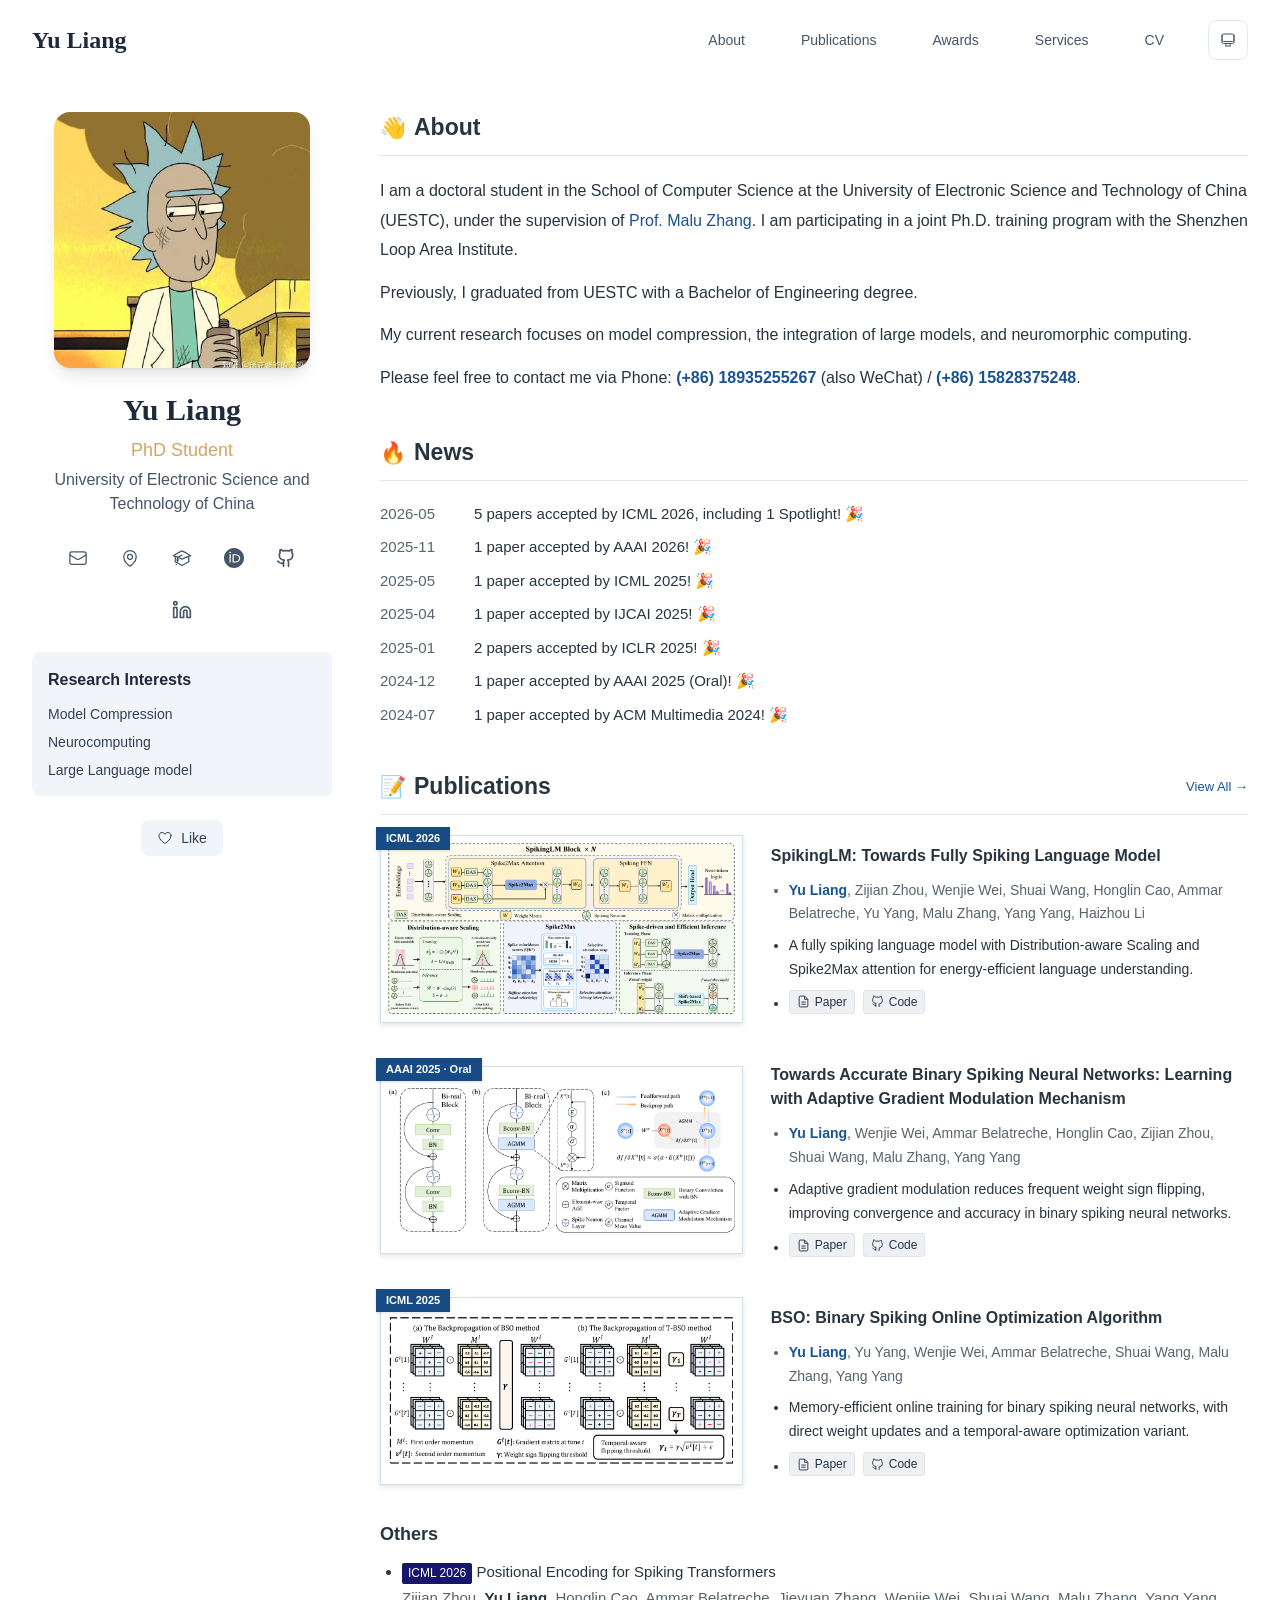
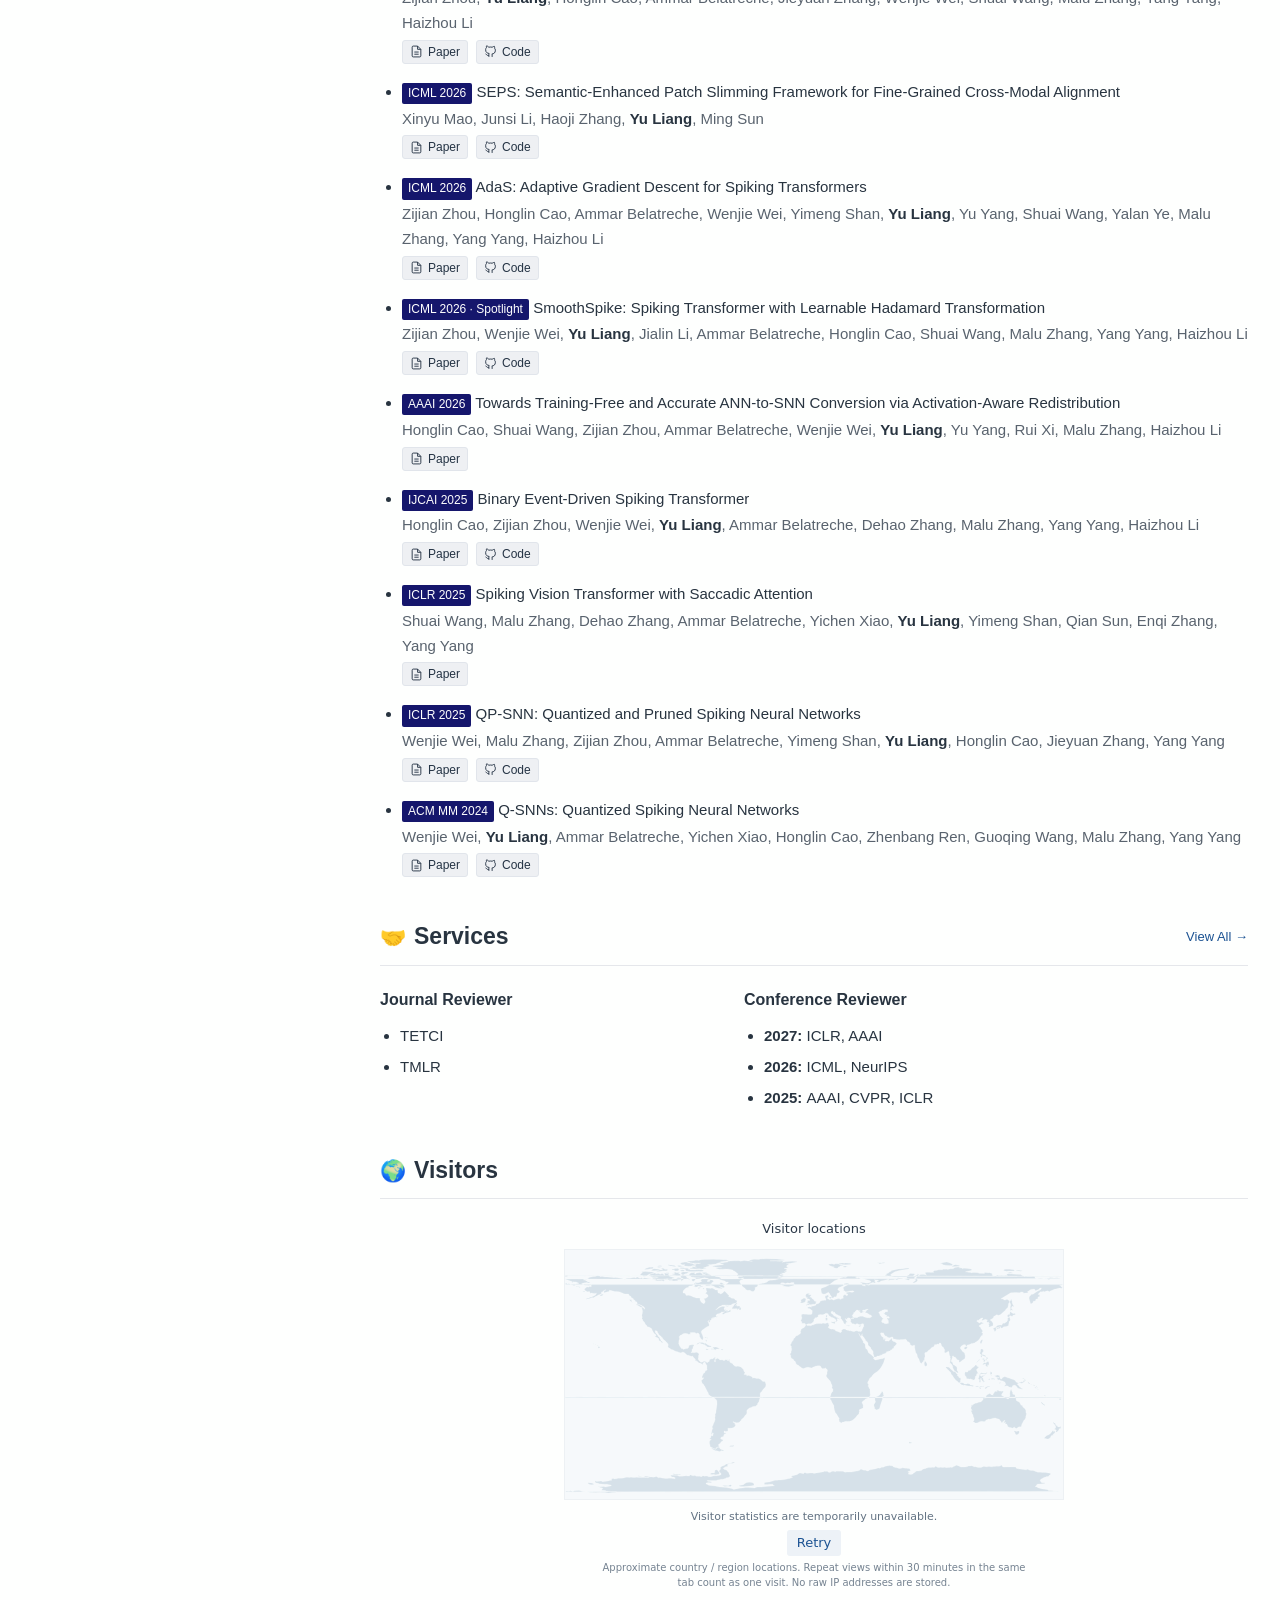
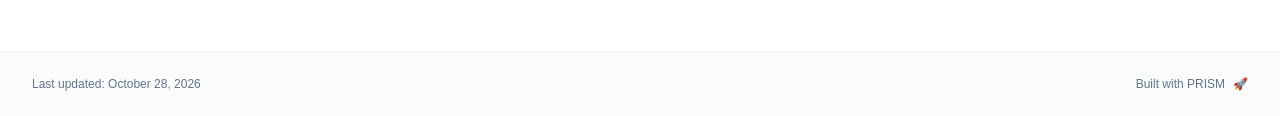
==== commit d4d9550b: "Add news months and publication code links" ====
--- a/index.html
+++ b/index.html
@@ -21,4 +21,4 @@
                 root.classList.add('light');
                 root.setAttribute('data-theme', 'light');
               }
-            </script><title>Yu Liang</title><meta name="description" content="PhD student at the University of Electronic Science and Technology of China."/><meta name="author" content="Yu Liang"/><meta name="keywords" content="Yu Liang,PhD,Research,University of Electronic Science and Technology of China"/><meta name="creator" content="Yu Liang"/><meta name="publisher" content="Yu Liang"/><meta property="og:title" content="Yu Liang"/><meta property="og:description" content="PhD student at the University of Electronic Science and Technology of China."/><meta property="og:site_name" content="Yu Liang&#x27;s Academic Website"/><meta property="og:locale" content="en_US"/><meta property="og:type" content="website"/><meta name="twitter:card" content="summary"/><meta name="twitter:title" content="Yu Liang"/><meta name="twitter:description" content="PhD student at the University of Electronic Science and Technology of China."/><link rel="icon" href="/favicon.svg"/><script>document.querySelectorAll('body link[rel="icon"], body link[rel="apple-touch-icon"]').forEach(el => document.head.appendChild(el))</script><script src="/_next/static/chunks/polyfills-42372ed130431b0a.js" noModule=""></script></head><body class="font-sans antialiased"><div style="visibility:hidden"><nav class="fixed top-0 left-0 right-0 z-50" data-headlessui-state=""><div class="transition-all duration-300 ease-out bg-transparent" style="transform:translateY(-100px)"><div class="max-w-7xl mx-auto px-4 sm:px-6 lg:px-8"><div class="flex justify-between items-center h-16 lg:h-20"><div class="flex-shrink-0" tabindex="0"><a class="text-xl lg:text-2xl font-serif font-semibold text-primary hover:text-accent transition-colors duration-200" href="/">Yu Liang</a></div><div class="hidden lg:block"><div class="ml-10 flex items-center space-x-8"><div class="flex items-baseline space-x-8"><a class="relative px-3 py-2 text-sm font-medium transition-all duration-200 rounded hover:bg-accent/10 hover:shadow-sm text-primary" href="/"><span class="relative z-10">About</span><div class="absolute inset-0 bg-accent/10 rounded-lg"></div></a><a class="relative px-3 py-2 text-sm font-medium transition-all duration-200 rounded hover:bg-accent/10 hover:shadow-sm text-neutral-600 hover:text-primary" href="/publications/"><span class="relative z-10">Publications</span></a><a class="relative px-3 py-2 text-sm font-medium transition-all duration-200 rounded hover:bg-accent/10 hover:shadow-sm text-neutral-600 hover:text-primary" href="/awards/"><span class="relative z-10">Awards</span></a><a class="relative px-3 py-2 text-sm font-medium transition-all duration-200 rounded hover:bg-accent/10 hover:shadow-sm text-neutral-600 hover:text-primary" href="/services/"><span class="relative z-10">Services</span></a><a class="relative px-3 py-2 text-sm font-medium transition-all duration-200 rounded hover:bg-accent/10 hover:shadow-sm text-neutral-600 hover:text-primary" href="/cv/"><span class="relative z-10">CV</span></a></div><div class="flex items-center justify-center w-10 h-10 rounded-lg border border-neutral-200 dark:border-[rgba(148,163,184,0.24)] bg-background dark:bg-neutral-800"><div class="w-4 h-4 rounded-full bg-neutral-300 animate-pulse"></div></div></div></div><div class="lg:hidden flex items-center space-x-2"><div class="flex items-center justify-center w-10 h-10 rounded-lg border border-neutral-200 dark:border-[rgba(148,163,184,0.24)] bg-background dark:bg-neutral-800"><div class="w-4 h-4 rounded-full bg-neutral-300 animate-pulse"></div></div><button class="inline-flex items-center justify-center p-2 rounded-md text-neutral-600 hover:text-primary hover:bg-neutral-100 dark:hover:bg-neutral-800 focus:outline-none focus:ring-2 focus:ring-inset focus:ring-accent transition-colors duration-200" id="headlessui-disclosure-button-«R5pdb»" type="button" aria-expanded="false" data-headlessui-state=""><span class="sr-only">Open main menu</span><div><svg xmlns="http://www.w3.org/2000/svg" fill="none" viewBox="0 0 24 24" stroke-width="1.5" stroke="currentColor" aria-hidden="true" data-slot="icon" class="block h-6 w-6"><path stroke-linecap="round" stroke-linejoin="round" d="M3.75 6.75h16.5M3.75 12h16.5m-16.5 5.25h16.5"></path></svg></div></button></div></div></div></div></nav><main class="min-h-screen pt-16 lg:pt-20"><div class="max-w-6xl mx-auto px-4 sm:px-6 lg:px-8 py-8 bg-background min-h-screen"><div class="grid grid-cols-1 lg:grid-cols-3 gap-12"><div class="lg:col-span-1"><div class="sticky top-8" style="opacity:0;transform:translateY(20px)"><div class="w-64 h-64 mx-auto mb-6 rounded-2xl overflow-hidden shadow-lg hover:shadow-xl transition-all duration-200 hover:scale-105"><img alt="Yu Liang" width="256" height="256" decoding="async" data-nimg="1" class="w-full h-full object-cover object-[32%_center]" style="color:transparent" src="/bio.jpg"/></div><div class="text-center mb-6"><h1 class="text-3xl font-serif font-bold text-primary mb-2">Yu Liang</h1><p class="text-lg text-accent font-medium mb-1">PhD Student</p><p class="text-neutral-600 mb-2">University of Electronic Science and Technology of China</p></div><div class="flex flex-wrap justify-center gap-3 sm:gap-4 mb-6 relative px-2"><div class="relative"><button class="p-2 sm:p-2 transition-colors duration-200 text-neutral-600 dark:text-neutral-400 hover:text-accent" aria-label="Email"><svg xmlns="http://www.w3.org/2000/svg" fill="none" viewBox="0 0 24 24" stroke-width="1.5" stroke="currentColor" aria-hidden="true" data-slot="icon" class="h-5 w-5"><path stroke-linecap="round" stroke-linejoin="round" d="M21.75 6.75v10.5a2.25 2.25 0 0 1-2.25 2.25h-15a2.25 2.25 0 0 1-2.25-2.25V6.75m19.5 0A2.25 2.25 0 0 0 19.5 4.5h-15a2.25 2.25 0 0 0-2.25 2.25m19.5 0v.243a2.25 2.25 0 0 1-1.07 1.916l-7.5 4.615a2.25 2.25 0 0 1-2.36 0L3.32 8.91a2.25 2.25 0 0 1-1.07-1.916V6.75"></path></svg></button></div><div class="relative"><button class="p-2 sm:p-2 transition-colors duration-200 text-neutral-600 dark:text-neutral-400 hover:text-accent" aria-label="Location"><svg xmlns="http://www.w3.org/2000/svg" fill="none" viewBox="0 0 24 24" stroke-width="1.5" stroke="currentColor" aria-hidden="true" data-slot="icon" class="h-5 w-5"><path stroke-linecap="round" stroke-linejoin="round" d="M15 10.5a3 3 0 1 1-6 0 3 3 0 0 1 6 0Z"></path><path stroke-linecap="round" stroke-linejoin="round" d="M19.5 10.5c0 7.142-7.5 11.25-7.5 11.25S4.5 17.642 4.5 10.5a7.5 7.5 0 1 1 15 0Z"></path></svg></button></div><a href="https://scholar.google.com/citations?view_op=list_works&amp;hl=zh-CN&amp;hl=zh-CN&amp;user=cxsgMC8AAAAJ" target="_blank" rel="noopener noreferrer" class="p-2 sm:p-2 text-neutral-600 dark:text-neutral-400 hover:text-accent transition-colors duration-200" aria-label="Google Scholar"><svg xmlns="http://www.w3.org/2000/svg" fill="none" viewBox="0 0 24 24" stroke-width="1.5" stroke="currentColor" aria-hidden="true" data-slot="icon" class="h-5 w-5"><path stroke-linecap="round" stroke-linejoin="round" d="M4.26 10.147a60.438 60.438 0 0 0-.491 6.347A48.62 48.62 0 0 1 12 20.904a48.62 48.62 0 0 1 8.232-4.41 60.46 60.46 0 0 0-.491-6.347m-15.482 0a50.636 50.636 0 0 0-2.658-.813A59.906 59.906 0 0 1 12 3.493a59.903 59.903 0 0 1 10.399 5.84c-.896.248-1.783.52-2.658.814m-15.482 0A50.717 50.717 0 0 1 12 13.489a50.702 50.702 0 0 1 7.74-3.342M6.75 15a.75.75 0 1 0 0-1.5.75.75 0 0 0 0 1.5Zm0 0v-3.675A55.378 55.378 0 0 1 12 8.443m-7.007 11.55A5.981 5.981 0 0 0 6.75 15.75v-1.5"></path></svg></a><a href="https://orcid.org/0009-0003-6080-0173" target="_blank" rel="noopener noreferrer" class="p-2 sm:p-2 text-neutral-600 dark:text-neutral-400 hover:text-accent transition-colors duration-200" aria-label="ORCID"><svg viewBox="0 0 24 24" fill="currentColor" class="h-5 w-5" xmlns="http://www.w3.org/2000/svg"><path d="M12 0C5.372 0 0 5.372 0 12s5.372 12 12 12 12-5.372 12-12S18.628 0 12 0zM7.369 4.378c.525 0 .947.431.947.947s-.422.947-.947.947a.95.95 0 0 1-.947-.947c0-.525.422-.947.947-.947zm-.722 3.038h1.444v10.041H6.647V7.416zm3.562 0h3.9c3.712 0 5.344 2.653 5.344 5.025 0 2.578-2.016 5.025-5.325 5.025h-3.919V7.416zm1.444 1.303v7.444h2.297c3.272 0 4.022-2.484 4.022-3.722 0-2.016-1.284-3.722-4.097-3.722h-2.222z"></path></svg></a><a href="https://github.com/hamings1" target="_blank" rel="noopener noreferrer" class="p-2 sm:p-2 text-neutral-600 dark:text-neutral-400 hover:text-accent transition-colors duration-200" aria-label="GitHub"><svg xmlns="http://www.w3.org/2000/svg" width="24" height="24" viewBox="0 0 24 24" fill="none" stroke="currentColor" stroke-width="2" stroke-linecap="round" stroke-linejoin="round" class="lucide lucide-github h-5 w-5" aria-hidden="true"><path d="M15 22v-4a4.8 4.8 0 0 0-1-3.5c3 0 6-2 6-5.5.08-1.25-.27-2.48-1-3.5.28-1.15.28-2.35 0-3.5 0 0-1 0-3 1.5-2.64-.5-5.36-.5-8 0C6 2 5 2 5 2c-.3 1.15-.3 2.35 0 3.5A5.403 5.403 0 0 0 4 9c0 3.5 3 5.5 6 5.5-.39.49-.68 1.05-.85 1.65-.17.6-.22 1.23-.15 1.85v4"></path><path d="M9 18c-4.51 2-5-2-7-2"></path></svg></a><a href="https://www.linkedin.com/in/yu-liang-641685288" target="_blank" rel="noopener noreferrer" class="p-2 sm:p-2 text-neutral-600 dark:text-neutral-400 hover:text-accent transition-colors duration-200" aria-label="LinkedIn"><svg xmlns="http://www.w3.org/2000/svg" width="24" height="24" viewBox="0 0 24 24" fill="none" stroke="currentColor" stroke-width="2" stroke-linecap="round" stroke-linejoin="round" class="lucide lucide-linkedin h-5 w-5" aria-hidden="true"><path d="M16 8a6 6 0 0 1 6 6v7h-4v-7a2 2 0 0 0-2-2 2 2 0 0 0-2 2v7h-4v-7a6 6 0 0 1 6-6z"></path><rect width="4" height="12" x="2" y="9"></rect><circle cx="4" cy="4" r="2"></circle></svg></a></div><div class="bg-neutral-100 dark:bg-neutral-800 rounded-lg p-4 mb-6 hover:shadow-lg transition-all duration-200 hover:scale-[1.02]"><h3 class="font-semibold text-primary mb-3">Research Interests</h3><div class="space-y-2 text-sm text-neutral-700 dark:text-neutral-500"><div>Model Compression</div><div>Neurocomputing</div><div>Large Language model</div></div></div><div class="flex justify-center"><div class="relative"><button class="flex items-center space-x-2 px-4 py-2 rounded-lg font-medium text-sm transition-all duration-200 bg-neutral-100 dark:bg-neutral-800 text-neutral-700 dark:text-neutral-500 hover:bg-red-50 dark:hover:bg-red-900/20 hover:text-red-600 dark:hover:text-red-400 cursor-pointer" tabindex="0"><svg xmlns="http://www.w3.org/2000/svg" fill="none" viewBox="0 0 24 24" stroke-width="1.5" stroke="currentColor" aria-hidden="true" data-slot="icon" class="h-4 w-4"><path stroke-linecap="round" stroke-linejoin="round" d="M21 8.25c0-2.485-2.099-4.5-4.688-4.5-1.935 0-3.597 1.126-4.312 2.733-.715-1.607-2.377-2.733-4.313-2.733C5.1 3.75 3 5.765 3 8.25c0 7.22 9 12 9 12s9-4.78 9-12Z"></path></svg><span>Like</span></button></div></div></div></div><div class="lg:col-span-2 space-y-8"><section id="about" class="scroll-mt-24 space-y-8 home-content"><link rel="stylesheet" href="/assets/homepage.css?v=20261028-others"><section aria-label="About"><div class="home-heading"><h2><span aria-hidden="true">👋</span>About</h2></div><div class="home-about"><p>I am a doctoral student in the School of Computer Science at the University of Electronic Science and Technology of China (UESTC), under the supervision of <a href="https://www.en.scse.uestc.edu.cn/info/1085/2257.htm" target="_blank" rel="noopener noreferrer">Prof. Malu Zhang</a>. I am participating in a joint Ph.D. training program with the Shenzhen Loop Area Institute.</p><p>Previously, I graduated from UESTC with a Bachelor of Engineering degree.</p><p>My current research focuses on model compression, the integration of large models, and neuromorphic computing.</p><p class="contact-line">Please feel free to contact me via Phone: <a href="tel:+8618935255267">(+86) 18935255267</a> (also WeChat) / <a href="tel:+8615828375248">(+86) 15828375248</a>.</p></div></section><section aria-label="News"><div class="home-heading"><h2><span aria-hidden="true">🔥</span>News</h2></div><ul class="home-news"><li><time datetime="2026">2026</time><span>5 papers accepted by ICML 2026, including 1 Spotlight! 🎉</span></li><li><time datetime="2026">2026</time><span>1 paper accepted by AAAI 2026! 🎉</span></li><li><time datetime="2025">2025</time><span>1 paper accepted by ICML 2025! 🎉</span></li><li><time datetime="2025">2025</time><span>1 paper accepted by IJCAI 2025! 🎉</span></li><li><time datetime="2025">2025</time><span>2 papers accepted by ICLR 2025! 🎉</span></li><li><time datetime="2025">2025</time><span>1 paper accepted by AAAI 2025 (Oral)! 🎉</span></li><li><time datetime="2024">2024</time><span>1 paper accepted by ACM Multimedia 2024! 🎉</span></li></ul></section><section aria-label="Publications"><div class="home-heading"><h2><span aria-hidden="true">📝</span>Publications</h2><a class="view-all" href="/publications/">View All →</a></div><div class="paper-list"><article class="paper-row" id="liang2026spikinglm"><a class="paper-figure" href="https://proceedings.mlr.press/v306/liang26ae.html" target="_blank" rel="noopener noreferrer" aria-label="Read SpikingLM: Towards Fully Spiking Language Model"><img src="/papers/spikinglm.png" alt="SpikingLM architecture with Distribution-aware Scaling and Spike2Max attention" width="1200" height="600" loading="lazy" decoding="async"><span class="paper-venue">ICML 2026</span></a><div><h3 class="paper-title"><a href="https://proceedings.mlr.press/v306/liang26ae.html" target="_blank" rel="noopener noreferrer">SpikingLM: Towards Fully Spiking Language Model</a></h3><ul class="paper-details"><li class="paper-authors"><strong>Yu Liang</strong>, Zijian Zhou, Wenjie Wei, Shuai Wang, Honglin Cao, Ammar Belatreche, Yu Yang, Malu Zhang, Yang Yang, Haizhou Li</li><li>A fully spiking language model with Distribution-aware Scaling and Spike2Max attention for energy-efficient language understanding.</li><li><div class="paper-links"><a href="https://proceedings.mlr.press/v306/liang26ae.html" target="_blank" rel="noopener noreferrer" class="paper-button"><svg viewBox="0 0 24 24" fill="none" stroke="currentColor" stroke-width="1.7" aria-hidden="true"><path d="M14 2H6a2 2 0 0 0-2 2v16a2 2 0 0 0 2 2h12a2 2 0 0 0 2-2V8z M14 2v6h6 M8 13h8 M8 17h8"></path></svg>Paper</a><a href="https://github.com/hamings1/SpikingLM" target="_blank" rel="noopener noreferrer" class="paper-button"><svg viewBox="0 0 24 24" fill="none" stroke="currentColor" stroke-width="1.7" aria-hidden="true"><path d="M9 19c-4.3 1.3-4.3-2.2-6-2.7 M15 22v-3.4c0-1 .1-1.4-.5-2 3.3-.4 6.5-1.6 6.5-7a5.4 5.4 0 0 0-1.5-3.7c.2-.9.2-2.3-.2-3.3 0 0-1.3-.4-4.2 1.5a14 14 0 0 0-6.2 0C6 1.2 4.7 1.6 4.7 1.6c-.4 1-.4 2.4-.2 3.3A5.4 5.4 0 0 0 3 8.6c0 5.4 3.2 6.6 6.5 7-.6.6-.5 1-.5 2V22"></path></svg>Code</a></div></li></ul></div></article><article class="paper-row" id="liang2025towards"><a class="paper-figure" href="https://arxiv.org/abs/2502.14344" target="_blank" rel="noopener noreferrer" aria-label="Read Towards Accurate Binary Spiking Neural Networks: Learning with Adaptive Gradient Modulation Mechanism"><img src="/papers/agmm.png" alt="Network architecture and backpropagation of Adaptive Gradient Modulation Mechanism" width="1200" height="600" loading="lazy" decoding="async"><span class="paper-venue">AAAI 2025 · Oral</span></a><div><h3 class="paper-title"><a href="https://arxiv.org/abs/2502.14344" target="_blank" rel="noopener noreferrer">Towards Accurate Binary Spiking Neural Networks: Learning with Adaptive Gradient Modulation Mechanism</a></h3><ul class="paper-details"><li class="paper-authors"><strong>Yu Liang</strong>, Wenjie Wei, Ammar Belatreche, Honglin Cao, Zijian Zhou, Shuai Wang, Malu Zhang, Yang Yang</li><li>Adaptive gradient modulation reduces frequent weight sign flipping, improving convergence and accuracy in binary spiking neural networks.</li><li><div class="paper-links"><a href="https://arxiv.org/abs/2502.14344" target="_blank" rel="noopener noreferrer" class="paper-button"><svg viewBox="0 0 24 24" fill="none" stroke="currentColor" stroke-width="1.7" aria-hidden="true"><path d="M14 2H6a2 2 0 0 0-2 2v16a2 2 0 0 0 2 2h12a2 2 0 0 0 2-2V8z M14 2v6h6 M8 13h8 M8 17h8"></path></svg>Paper</a><a href="https://github.com/hamings1/AGMM" target="_blank" rel="noopener noreferrer" class="paper-button"><svg viewBox="0 0 24 24" fill="none" stroke="currentColor" stroke-width="1.7" aria-hidden="true"><path d="M9 19c-4.3 1.3-4.3-2.2-6-2.7 M15 22v-3.4c0-1 .1-1.4-.5-2 3.3-.4 6.5-1.6 6.5-7a5.4 5.4 0 0 0-1.5-3.7c.2-.9.2-2.3-.2-3.3 0 0-1.3-.4-4.2 1.5a14 14 0 0 0-6.2 0C6 1.2 4.7 1.6 4.7 1.6c-.4 1-.4 2.4-.2 3.3A5.4 5.4 0 0 0 3 8.6c0 5.4 3.2 6.6 6.5 7-.6.6-.5 1-.5 2V22"></path></svg>Code</a></div></li></ul></div></article><article class="paper-row" id="liang2025bso"><a class="paper-figure" href="https://arxiv.org/abs/2511.12502" target="_blank" rel="noopener noreferrer" aria-label="Read BSO: Binary Spiking Online Optimization Algorithm"><img src="/papers/bso.png" alt="Binary weight update strategies in BSO and temporal-aware T-BSO" width="1200" height="600" loading="lazy" decoding="async"><span class="paper-venue">ICML 2025</span></a><div><h3 class="paper-title"><a href="https://arxiv.org/abs/2511.12502" target="_blank" rel="noopener noreferrer">BSO: Binary Spiking Online Optimization Algorithm</a></h3><ul class="paper-details"><li class="paper-authors"><strong>Yu Liang</strong>, Yu Yang, Wenjie Wei, Ammar Belatreche, Shuai Wang, Malu Zhang, Yang Yang</li><li>Memory-efficient online training for binary spiking neural networks, with direct weight updates and a temporal-aware optimization variant.</li><li><div class="paper-links"><a href="https://arxiv.org/abs/2511.12502" target="_blank" rel="noopener noreferrer" class="paper-button"><svg viewBox="0 0 24 24" fill="none" stroke="currentColor" stroke-width="1.7" aria-hidden="true"><path d="M14 2H6a2 2 0 0 0-2 2v16a2 2 0 0 0 2 2h12a2 2 0 0 0 2-2V8z M14 2v6h6 M8 13h8 M8 17h8"></path></svg>Paper</a><a href="https://github.com/hamings1/BSO" target="_blank" rel="noopener noreferrer" class="paper-button"><svg viewBox="0 0 24 24" fill="none" stroke="currentColor" stroke-width="1.7" aria-hidden="true"><path d="M9 19c-4.3 1.3-4.3-2.2-6-2.7 M15 22v-3.4c0-1 .1-1.4-.5-2 3.3-.4 6.5-1.6 6.5-7a5.4 5.4 0 0 0-1.5-3.7c.2-.9.2-2.3-.2-3.3 0 0-1.3-.4-4.2 1.5a14 14 0 0 0-6.2 0C6 1.2 4.7 1.6 4.7 1.6c-.4 1-.4 2.4-.2 3.3A5.4 5.4 0 0 0 3 8.6c0 5.4 3.2 6.6 6.5 7-.6.6-.5 1-.5 2V22"></path></svg>Code</a></div></li></ul></div></article></div><section id="other-publications" aria-label="Other Publications" class="other-publications"><h3>Others</h3><ul class="other-paper-list"><li id="zhou2026positional" class="other-paper"><div class="other-paper-title"><span class="other-paper-venue">ICML 2026</span> <a href="https://proceedings.mlr.press/v306/zhou26ab.html" target="_blank" rel="noopener noreferrer">Positional Encoding for Spiking Transformers</a></div><div class="other-paper-authors">Zijian Zhou, <strong>Yu Liang</strong>, Honglin Cao, Ammar Belatreche, Jieyuan Zhang, Wenjie Wei, Shuai Wang, Malu Zhang, Yang Yang, Haizhou Li</div><div class="paper-links"><a href="https://proceedings.mlr.press/v306/zhou26ab.html" target="_blank" rel="noopener noreferrer" class="paper-button"><svg viewBox="0 0 24 24" fill="none" stroke="currentColor" stroke-width="1.7" aria-hidden="true"><path d="M14 2H6a2 2 0 0 0-2 2v16a2 2 0 0 0 2 2h12a2 2 0 0 0 2-2V8z M14 2v6h6 M8 13h8 M8 17h8"></path></svg>Paper</a></div></li><li id="mao2026seps" class="other-paper"><div class="other-paper-title"><span class="other-paper-venue">ICML 2026</span> <a href="https://proceedings.mlr.press/v306/mao26d.html" target="_blank" rel="noopener noreferrer">SEPS: Semantic-Enhanced Patch Slimming Framework for Fine-Grained Cross-Modal Alignment</a></div><div class="other-paper-authors">Xinyu Mao, Junsi Li, Haoji Zhang, <strong>Yu Liang</strong>, Ming Sun</div><div class="paper-links"><a href="https://proceedings.mlr.press/v306/mao26d.html" target="_blank" rel="noopener noreferrer" class="paper-button"><svg viewBox="0 0 24 24" fill="none" stroke="currentColor" stroke-width="1.7" aria-hidden="true"><path d="M14 2H6a2 2 0 0 0-2 2v16a2 2 0 0 0 2 2h12a2 2 0 0 0 2-2V8z M14 2v6h6 M8 13h8 M8 17h8"></path></svg>Paper</a></div></li><li id="zhou2026adas" class="other-paper"><div class="other-paper-title"><span class="other-paper-venue">ICML 2026</span> <a href="https://proceedings.mlr.press/v306/zhou26d.html" target="_blank" rel="noopener noreferrer">AdaS: Adaptive Gradient Descent for Spiking Transformers</a></div><div class="other-paper-authors">Zijian Zhou, Honglin Cao, Ammar Belatreche, Wenjie Wei, Yimeng Shan, <strong>Yu Liang</strong>, Yu Yang, Shuai Wang, Yalan Ye, Malu Zhang, Yang Yang, Haizhou Li</div><div class="paper-links"><a href="https://proceedings.mlr.press/v306/zhou26d.html" target="_blank" rel="noopener noreferrer" class="paper-button"><svg viewBox="0 0 24 24" fill="none" stroke="currentColor" stroke-width="1.7" aria-hidden="true"><path d="M14 2H6a2 2 0 0 0-2 2v16a2 2 0 0 0 2 2h12a2 2 0 0 0 2-2V8z M14 2v6h6 M8 13h8 M8 17h8"></path></svg>Paper</a></div></li><li id="zhou2026smoothspike" class="other-paper"><div class="other-paper-title"><span class="other-paper-venue">ICML 2026 · Spotlight</span> <a href="https://proceedings.mlr.press/v306/zhou26ax.html" target="_blank" rel="noopener noreferrer">SmoothSpike: Spiking Transformer with Learnable Hadamard Transformation</a></div><div class="other-paper-authors">Zijian Zhou, Wenjie Wei, <strong>Yu Liang</strong>, Jialin Li, Ammar Belatreche, Honglin Cao, Shuai Wang, Malu Zhang, Yang Yang, Haizhou Li</div><div class="paper-links"><a href="https://proceedings.mlr.press/v306/zhou26ax.html" target="_blank" rel="noopener noreferrer" class="paper-button"><svg viewBox="0 0 24 24" fill="none" stroke="currentColor" stroke-width="1.7" aria-hidden="true"><path d="M14 2H6a2 2 0 0 0-2 2v16a2 2 0 0 0 2 2h12a2 2 0 0 0 2-2V8z M14 2v6h6 M8 13h8 M8 17h8"></path></svg>Paper</a></div></li><li id="cao2026training" class="other-paper"><div class="other-paper-title"><span class="other-paper-venue">AAAI 2026</span> <a href="https://ojs.aaai.org/index.php/AAAI/article/view/37148" target="_blank" rel="noopener noreferrer">Towards Training-Free and Accurate ANN-to-SNN Conversion via Activation-Aware Redistribution</a></div><div class="other-paper-authors">Honglin Cao, Shuai Wang, Zijian Zhou, Ammar Belatreche, Wenjie Wei, <strong>Yu Liang</strong>, Yu Yang, Rui Xi, Malu Zhang, Haizhou Li</div><div class="paper-links"><a href="https://ojs.aaai.org/index.php/AAAI/article/view/37148" target="_blank" rel="noopener noreferrer" class="paper-button"><svg viewBox="0 0 24 24" fill="none" stroke="currentColor" stroke-width="1.7" aria-hidden="true"><path d="M14 2H6a2 2 0 0 0-2 2v16a2 2 0 0 0 2 2h12a2 2 0 0 0 2-2V8z M14 2v6h6 M8 13h8 M8 17h8"></path></svg>Paper</a></div></li><li id="cao2025binary" class="other-paper"><div class="other-paper-title"><span class="other-paper-venue">IJCAI 2025</span> <a href="https://www.ijcai.org/proceedings/2025/458" target="_blank" rel="noopener noreferrer">Binary Event-Driven Spiking Transformer</a></div><div class="other-paper-authors">Honglin Cao, Zijian Zhou, Wenjie Wei, <strong>Yu Liang</strong>, Ammar Belatreche, Dehao Zhang, Malu Zhang, Yang Yang, Haizhou Li</div><div class="paper-links"><a href="https://www.ijcai.org/proceedings/2025/458" target="_blank" rel="noopener noreferrer" class="paper-button"><svg viewBox="0 0 24 24" fill="none" stroke="currentColor" stroke-width="1.7" aria-hidden="true"><path d="M14 2H6a2 2 0 0 0-2 2v16a2 2 0 0 0 2 2h12a2 2 0 0 0 2-2V8z M14 2v6h6 M8 13h8 M8 17h8"></path></svg>Paper</a></div></li><li id="wang2025spiking" class="other-paper"><div class="other-paper-title"><span class="other-paper-venue">ICLR 2025</span> <a href="https://arxiv.org/abs/2502.12677" target="_blank" rel="noopener noreferrer">Spiking Vision Transformer with Saccadic Attention</a></div><div class="other-paper-authors">Shuai Wang, Malu Zhang, Dehao Zhang, Ammar Belatreche, Yichen Xiao, <strong>Yu Liang</strong>, Yimeng Shan, Qian Sun, Enqi Zhang, Yang Yang</div><div class="paper-links"><a href="https://arxiv.org/abs/2502.12677" target="_blank" rel="noopener noreferrer" class="paper-button"><svg viewBox="0 0 24 24" fill="none" stroke="currentColor" stroke-width="1.7" aria-hidden="true"><path d="M14 2H6a2 2 0 0 0-2 2v16a2 2 0 0 0 2 2h12a2 2 0 0 0 2-2V8z M14 2v6h6 M8 13h8 M8 17h8"></path></svg>Paper</a></div></li><li id="wei2025qp" class="other-paper"><div class="other-paper-title"><span class="other-paper-venue">ICLR 2025</span> <a href="https://arxiv.org/abs/2502.05905" target="_blank" rel="noopener noreferrer">QP-SNN: Quantized and Pruned Spiking Neural Networks</a></div><div class="other-paper-authors">Wenjie Wei, Malu Zhang, Zijian Zhou, Ammar Belatreche, Yimeng Shan, <strong>Yu Liang</strong>, Honglin Cao, Jieyuan Zhang, Yang Yang</div><div class="paper-links"><a href="https://arxiv.org/abs/2502.05905" target="_blank" rel="noopener noreferrer" class="paper-button"><svg viewBox="0 0 24 24" fill="none" stroke="currentColor" stroke-width="1.7" aria-hidden="true"><path d="M14 2H6a2 2 0 0 0-2 2v16a2 2 0 0 0 2 2h12a2 2 0 0 0 2-2V8z M14 2v6h6 M8 13h8 M8 17h8"></path></svg>Paper</a></div></li><li id="wei2024q" class="other-paper"><div class="other-paper-title"><span class="other-paper-venue">ACM MM 2024</span> <a href="https://arxiv.org/abs/2406.13672" target="_blank" rel="noopener noreferrer">Q-SNNs: Quantized Spiking Neural Networks</a></div><div class="other-paper-authors">Wenjie Wei, <strong>Yu Liang</strong>, Ammar Belatreche, Yichen Xiao, Honglin Cao, Zhenbang Ren, Guoqing Wang, Malu Zhang, Yang Yang</div><div class="paper-links"><a href="https://arxiv.org/abs/2406.13672" target="_blank" rel="noopener noreferrer" class="paper-button"><svg viewBox="0 0 24 24" fill="none" stroke="currentColor" stroke-width="1.7" aria-hidden="true"><path d="M14 2H6a2 2 0 0 0-2 2v16a2 2 0 0 0 2 2h12a2 2 0 0 0 2-2V8z M14 2v6h6 M8 13h8 M8 17h8"></path></svg>Paper</a></div></li></ul></section></section><section id="services" aria-label="Services"><div class="home-heading"><h2><span aria-hidden="true">🤝</span>Services</h2><a class="view-all" href="/services/">View All →</a></div><div class="home-services"><div><h3>Journal Reviewer</h3><ul><li>TETCI</li><li>TMLR</li></ul></div><div><h3>Conference Reviewer</h3><ul><li><strong>2027: </strong>ICLR, AAAI</li><li><strong>2026: </strong>ICML, NeurIPS</li><li><strong>2025: </strong>AAAI, CVPR, ICLR</li></ul></div></div></section><section aria-label="Visitors"><div class="home-heading"><h2><span aria-hidden="true">🌍</span>Visitors</h2></div><iframe class="visitor-frame" src="/visitors.html?v=cloudflare1" title="Visitor locations around the world"></iframe></section></section></div></div></div><!--$--><!--/$--><!--$--><!--/$--></main><footer class="border-t border-neutral-200/50 bg-neutral-50/50 dark:bg-neutral-900/50 dark:border-neutral-700/50"><div class="max-w-6xl mx-auto px-4 sm:px-6 lg:px-8 py-6"><div class="flex flex-col sm:flex-row justify-between items-center gap-2"><p class="text-xs text-neutral-500">Last updated: <!-- -->October 28, 2026</p><p class="text-xs text-neutral-500 flex items-center"><a href="https://github.com/xyjoey/PRISM" target="_blank" rel="noopener noreferrer">Built with PRISM</a><span class="ml-2">🚀</span></p></div></div></footer></div><script src="/_next/static/chunks/webpack-af78f5c2c11af041.js" async=""></script><script>(self.__next_f=self.__next_f||[]).push([0])</script><script>self.__next_f.push([1,"1:\"$Sreact.fragment\"\n2:I[3719,[\"17\",\"static/chunks/17-9c04c9413a9f9f1f.js\",\"874\",\"static/chunks/874-6cc630662f3664af.js\",\"862\",\"static/chunks/862-15038af301665bb3.js\",\"177\",\"static/chunks/app/layout-24a2ef7cd5fed40f.js\"],\"ThemeProvider\"]\n3:I[768,[\"17\",\"static/chunks/17-9c04c9413a9f9f1f.js\",\"874\",\"static/chunks/874-6cc630662f3664af.js\",\"862\",\"static/chunks/862-15038af301665bb3.js\",\"177\",\"static/chunks/app/layout-24a2ef7cd5fed40f.js\"],\"default\"]\n4:I[7555,[],\"\"]\n5:I[1295,[],\"\"]\n6:I[2548,[\"17\",\"static/chunks/17-9c04c9413a9f9f1f.js\",\"874\",\"static/chunks/874-6cc630662f3664af.js\",\"862\",\"static/chunks/862-15038af301665bb3.js\",\"177\",\"static/chunks/app/layout-24a2ef7cd5fed40f.js\"],\"default\"]\n7:I[7437,[\"17\",\"static/chunks/17-9c04c9413a9f9f1f.js\",\"178\",\"static/chunks/178-595a94b9af1e67b5.js\",\"874\",\"static/chunks/874-6cc630662f3664af.js\",\"748\",\"static/chunks/748-b0753eeaf12cb586.js\",\"974\",\"static/chunks/app/page-c1008cc5483acef4.js\"],\"default\"]\n8:I[9507,[\"17\",\"static/chunks/17-9c04c9413a9f9f1f.js\",\"178\",\"static/chunks/178-595a94b9af1e67b5.js\",\"874\",\"static/chunks/874-6cc630662f3664af.js\",\"748\",\"static/chunks/748-b0753eeaf12cb586.js\",\"974\",\"static/chunks/app/page-c1008cc5483acef4.js\"],\"default\"]\n9:I[5218,[\"17\",\"static/chunks/17-9c04c9413a9f9f1f.js\",\"178\",\"static/chunks/178-595a94b9af1e67b5.js\",\"874\",\"static/chunks/874-6cc630662f3664af.js\",\"748\",\"static/chunks/748-b0753eeaf12cb586.js\",\"974\",\"static/chunks/app/page-c1008cc5483acef4.js\"],\"default\"]\na:I[1990,[\"17\",\"static/chunks/17-9c04c9413a9f9f1f.js\",\"178\",\"static/chunks/178-595a94b9af1e67b5.js\",\"874\",\"static/chunks/874-6cc630662f3664af.js\",\"748\",\"static/chunks/748-b0753eeaf12cb586.js\",\"974\",\"static/chunks/app/page-c1008cc5483acef4.js\"],\"default\"]\nb:I[9665,[],\"MetadataBoundary\"]\nd:I[9665,[],\"OutletBoundary\"]\n10:I[4911,[],\"AsyncMetadataOutlet\"]\n12:I[9665,[],\"ViewportBoundary\"]\n14:I[6614,[],\"\"]\n:HL[\"/_next/static/css/92b53c90e215dddf.css\",\"style\"]\n"])</script><script>self.__next_f.push([1,"0:{\"P\":null,\"b\":\"CWjEt0rLwIhY58VJ8p-AG\",\"p\":\"\",\"c\":[\"\",\"\"],\"i\":false,\"f\":[[[\"\",{\"children\":[\"__PAGE__\",{}]},\"$undefined\",\"$undefined\",true],[\"\",[\"$\",\"$1\",\"c\",{\"children\":[[[\"$\",\"link\",\"0\",{\"rel\":\"stylesheet\",\"href\":\"/_next/static/css/92b53c90e215dddf.css\",\"precedence\":\"next\",\"crossOrigin\":\"$undefined\",\"nonce\":\"$undefined\"}]],[\"$\",\"html\",null,{\"lang\":\"en\",\"className\":\"scroll-smooth\",\"suppressHydrationWarning\":true,\"children\":[[\"$\",\"head\",null,{\"children\":[[\"$\",\"link\",null,{\"rel\":\"icon\",\"href\":\"/favicon.svg\",\"type\":\"image/svg+xml\"}],[\"$\",\"link\",null,{\"rel\":\"dns-prefetch\",\"href\":\"https://google-fonts.jialeliu.com\"}],[\"$\",\"link\",null,{\"rel\":\"preconnect\",\"href\":\"https://google-fonts.jialeliu.com\",\"crossOrigin\":\"\"}],[\"$\",\"link\",null,{\"rel\":\"preload\",\"as\":\"style\",\"href\":\"https://google-fonts.jialeliu.com/css2?family=Inter:wght@300;400;500;600;700&family=Crimson+Text:ital,wght@0,400;0,600;1,400&display=swap\"}],[\"$\",\"link\",null,{\"rel\":\"stylesheet\",\"id\":\"gfonts-css\",\"href\":\"https://google-fonts.jialeliu.com/css2?family=Inter:wght@300;400;500;600;700&family=Crimson+Text:ital,wght@0,400;0,600;1,400&display=swap\",\"media\":\"print\"}],[\"$\",\"script\",null,{\"dangerouslySetInnerHTML\":{\"__html\":\"\\n              (function(){\\n                var l = document.getElementById('gfonts-css');\\n                if (!l) return;\\n                if (l.media !== 'all') {\\n                  l.addEventListener('load', function(){ try { l.media = 'all'; } catch(e){} });\\n                }\\n              })();\\n            \"}}],[\"$\",\"noscript\",null,{\"children\":[\"$\",\"link\",null,{\"rel\":\"stylesheet\",\"href\":\"https://google-fonts.jialeliu.com/css2?family=Inter:wght@300;400;500;600;700&family=Crimson+Text:ital,wght@0,400;0,600;1,400&display=swap\"}]}],[\"$\",\"script\",null,{\"dangerouslySetInnerHTML\":{\"__html\":\"\\n              try {\\n                const theme = localStorage.getItem('theme-storage');\\n                const parsed = theme ? JSON.parse(theme) : null;\\n                const setting = parsed?.state?.theme || 'system';\\n                const prefersDark = typeof window !== 'undefined' && window.matchMedia && window.matchMedia('(prefers-color-scheme: dark)').matches;\\n                const effective = setting === 'dark' ? 'dark' : (setting === 'light' ? 'light' : (prefersDark ? 'dark' : 'light'));\\n                var root = document.documentElement;\\n                root.classList.add(effective);\\n                root.setAttribute('data-theme', effective);\\n              } catch (e) {\\n                var root = document.documentElement;\\n                root.classList.add('light');\\n                root.setAttribute('data-theme', 'light');\\n              }\\n            \"}}]]}],[\"$\",\"body\",null,{\"className\":\"font-sans antialiased\",\"children\":[\"$\",\"$L2\",null,{\"children\":[[\"$\",\"$L3\",null,{\"items\":[{\"title\":\"About\",\"type\":\"page\",\"target\":\"about\",\"href\":\"/\"},{\"title\":\"Publications\",\"type\":\"page\",\"target\":\"publications\",\"href\":\"/publications\"},{\"title\":\"Awards\",\"type\":\"page\",\"target\":\"awards\",\"href\":\"/awards\"},{\"title\":\"Services\",\"type\":\"page\",\"target\":\"services\",\"href\":\"/services\"},{\"title\":\"CV\",\"type\":\"page\",\"target\":\"cv\",\"href\":\"/cv\"}],\"siteTitle\":\"Yu Liang\",\"enableOnePageMode\":false}],[\"$\",\"main\",null,{\"className\":\"min-h-screen pt-16 lg:pt-20\",\"children\":[\"$\",\"$L4\",null,{\"parallelRouterKey\":\"children\",\"error\":\"$undefined\",\"errorStyles\":\"$undefined\",\"errorScripts\":\"$undefined\",\"template\":[\"$\",\"$L5\",null,{}],\"templateStyles\":\"$undefined\",\"templateScripts\":\"$undefined\",\"notFound\":[[[\"$\",\"title\",null,{\"children\":\"404: This page could not be found.\"}],[\"$\",\"div\",null,{\"style\":{\"fontFamily\":\"system-ui,\\\"Segoe UI\\\",Roboto,Helvetica,Arial,sans-serif,\\\"Apple Color Emoji\\\",\\\"Segoe UI Emoji\\\"\",\"height\":\"100vh\",\"textAlign\":\"center\",\"display\":\"flex\",\"flexDirection\":\"column\",\"alignItems\":\"center\",\"justifyContent\":\"center\"},\"children\":[\"$\",\"div\",null,{\"children\":[[\"$\",\"style\",null,{\"dangerouslySetInnerHTML\":{\"__html\":\"body{color:#000;background:#fff;margin:0}.next-error-h1{border-right:1px solid rgba(0,0,0,.3)}@media (prefers-color-scheme:dark){body{color:#fff;background:#000}.next-error-h1{border-right:1px solid rgba(255,255,255,.3)}}\"}}],[\"$\",\"h1\",null,{\"className\":\"next-error-h1\",\"style\":{\"display\":\"inline-block\",\"margin\":\"0 20px 0 0\",\"padding\":\"0 23px 0 0\",\"fontSize\":24,\"fontWeight\":500,\"verticalAlign\":\"top\",\"lineHeight\":\"49px\"},\"children\":404}],[\"$\",\"div\",null,{\"style\":{\"display\":\"inline-block\"},\"children\":[\"$\",\"h2\",null,{\"style\":{\"fontSize\":14,\"fontWeight\":400,\"lineHeight\":\"49px\",\"margin\":0},\"children\":\"This page could not be found.\"}]}]]}]}]],[]],\"forbidden\":\"$undefined\",\"unauthorized\":\"$undefined\"}]}],[\"$\",\"$L6\",null,{\"lastUpdated\":\"October 28, 2026\"}]]}]}]]}]]}],{\"children\":[\"__PAGE__\",[\"$\",\"$1\",\"c\",{\"children\":[[\"$\",\"div\",null,{\"className\":\"max-w-6xl mx-auto px-4 sm:px-6 lg:px-8 py-8 bg-background min-h-screen\",\"children\":[\"$\",\"div\",null,{\"className\":\"grid grid-cols-1 lg:grid-cols-3 gap-12\",\"children\":[[\"$\",\"div\",null,{\"className\":\"lg:col-span-1\",\"children\":[\"$\",\"$L7\",null,{\"author\":{\"name\":\"Yu Liang\",\"title\":\"PhD Student\",\"institution\":\"University of Electronic Science and Technology of China\",\"avatar\":\"/bio.jpg\"},\"social\":{\"email\":\"yu-liang@std.uestc.edu.cn\",\"location\":\"Chengdu, China\",\"location_url\":\"https://maps.google.com\",\"location_details\":[\"No.2006, Xiyuan Ave, West Hi-Tech Zone,\",\"University of Electronic Science and Technology of China, Chengdu, China\"],\"google_scholar\":\"https://scholar.google.com/citations?view_op=list_works&hl=zh-CN&hl=zh-CN&user=cxsgMC8AAAAJ\",\"orcid\":\"https://orcid.org/0009-0003-6080-0173\",\"github\":\"https://github.com/hamings1\",\"linkedin\":\"https://www.linkedin.com/in/yu-liang-641685288\"},\"features\":{\"enable_likes\":true,\"enable_one_page_mode\":false},\"researchInterests\":[\"Model Compression\",\"Neurocomputing\",\"Large Language model\"]}]}],[\"$\",\"div\",null,{\"className\":\"lg:col-span-2 space-y-8\",\"children\":[[\"$\",\"section\",null,{\"id\":\"about\",\"className\":\"scroll-mt-24 space-y-8 home-content\",\"children\":[[\"$\",\"link\",null,{\"rel\":\"stylesheet\",\"href\":\"/assets/homepage.css?v=20261028-others\"}],[\"$\",\"section\",null,{\"aria-label\":\"About\",\"children\":[[\"$\",\"div\",null,{\"className\":\"home-heading\",\"children\":[[\"$\",\"h2\",null,{\"children\":[[\"$\",\"span\",null,{\"aria-hidden\":\"true\",\"children\":\"👋\"}],\"About\"]}]]}],[\"$\",\"div\",null,{\"className\":\"home-about\",\"children\":[[\"$\",\"p\",null,{\"children\":[\"I am a doctoral student in the School of Computer Science at the University of Electronic Science and Technology of China (UESTC), under the supervision of \",[\"$\",\"a\",null,{\"href\":\"https://www.en.scse.uestc.edu.cn/info/1085/2257.htm\",\"target\":\"_blank\",\"rel\":\"noopener noreferrer\",\"children\":\"Prof. Malu Zhang\"}],\". I am participating in a joint Ph.D. training program with the Shenzhen Loop Area Institute.\"]}],[\"$\",\"p\",null,{\"children\":\"Previously, I graduated from UESTC with a Bachelor of Engineering degree.\"}],[\"$\",\"p\",null,{\"children\":\"My current research focuses on model compression, the integration of large models, and neuromorphic computing.\"}],[\"$\",\"p\",null,{\"className\":\"contact-line\",\"children\":[\"Please feel free to contact me via Phone: \",[\"$\",\"a\",null,{\"href\":\"tel:+8618935255267\",\"children\":\"(+86) 18935255267\"}],\" (also WeChat) / \",[\"$\",\"a\",null,{\"href\":\"tel:+8615828375248\",\"children\":\"(+86) 15828375248\"}],\".\"]}]]}]]}],[\"$\",\"section\",null,{\"aria-label\":\"News\",\"children\":[[\"$\",\"div\",null,{\"className\":\"home-heading\",\"children\":[[\"$\",\"h2\",null,{\"children\":[[\"$\",\"span\",null,{\"aria-hidden\":\"true\",\"children\":\"🔥\"}],\"News\"]}]]}],[\"$\",\"ul\",null,{\"className\":\"home-news\",\"children\":[[\"$\",\"li\",null,{\"children\":[[\"$\",\"time\",null,{\"dateTime\":\"2026\",\"children\":\"2026\"}],[\"$\",\"span\",null,{\"children\":\"5 papers accepted by ICML 2026, including 1 Spotlight! 🎉\"}]]}],[\"$\",\"li\",null,{\"children\":[[\"$\",\"time\",null,{\"dateTime\":\"2026\",\"children\":\"2026\"}],[\"$\",\"span\",null,{\"children\":\"1 paper accepted by AAAI 2026! 🎉\"}]]}],[\"$\",\"li\",null,{\"children\":[[\"$\",\"time\",null,{\"dateTime\":\"2025\",\"children\":\"2025\"}],[\"$\",\"span\",null,{\"children\":\"1 paper accepted by ICML 2025! 🎉\"}]]}],[\"$\",\"li\",null,{\"children\":[[\"$\",\"time\",null,{\"dateTime\":\"2025\",\"children\":\"2025\"}],[\"$\",\"span\",null,{\"children\":\"1 paper accepted by IJCAI 2025! 🎉\"}]]}],[\"$\",\"li\",null,{\"children\":[[\"$\",\"time\",null,{\"dateTime\":\"2025\",\"children\":\"2025\"}],[\"$\",\"span\",null,{\"children\":\"2 papers accepted by ICLR 2025! 🎉\"}]]}],[\"$\",\"li\",null,{\"children\":[[\"$\",\"time\",null,{\"dateTime\":\"2025\",\"children\":\"2025\"}],[\"$\",\"span\",null,{\"children\":\"1 paper accepted by AAAI 2025 (Oral)! 🎉\"}]]}],[\"$\",\"li\",null,{\"children\":[[\"$\",\"time\",null,{\"dateTime\":\"2024\",\"children\":\"2024\"}],[\"$\",\"span\",null,{\"children\":\"1 paper accepted by ACM Multimedia 2024! 🎉\"}]]}]]}]]}],[\"$\",\"section\",null,{\"aria-label\":\"Publications\",\"children\":[[\"$\",\"div\",null,{\"className\":\"home-heading\",\"children\":[[\"$\",\"h2\",null,{\"children\":[[\"$\",\"span\",null,{\"aria-hidden\":\"true\",\"children\":\"📝\"}],\"Publications\"]}],[\"$\",\"a\",null,{\"className\":\"view-all\",\"href\":\"/publications/\",\"children\":\"View All →\"}]]}],[\"$\",\"div\",null,{\"className\":\"paper-list\",\"children\":[[\"$\",\"article\",null,{\"className\":\"paper-row\",\"id\":\"liang2026spikinglm\",\"children\":[[\"$\",\"a\",null,{\"className\":\"paper-figure\",\"href\":\"https://proceedings.mlr.press/v306/liang26ae.html\",\"target\":\"_blank\",\"rel\":\"noopener noreferrer\",\"aria-label\":\"Read SpikingLM: Towards Fully Spiking Language Model\",\"children\":[[\"$\",\"img\",null,{\"src\":\"/papers/spikinglm.png\",\"alt\":\"SpikingLM architecture with Distribution-aware Scaling and Spike2Max attention\",\"width\":1200,\"height\":600,\"loading\":\"lazy\",\"decoding\":\"async\"}],[\"$\",\"span\",null,{\"className\":\"paper-venue\",\"children\":\"ICML 2026\"}]]}],[\"$\",\"div\",null,{\"children\":[[\"$\",\"h3\",null,{\"className\":\"paper-title\",\"children\":[\"$\",\"a\",null,{\"href\":\"https://proceedings.mlr.press/v306/liang26ae.html\",\"target\":\"_blank\",\"rel\":\"noopener noreferrer\",\"children\":\"SpikingLM: Towards Fully Spiking Language Model\"}]}],[\"$\",\"ul\",null,{\"className\":\"paper-details\",\"children\":[[\"$\",\"li\",null,{\"className\":\"paper-authors\",\"children\":[[\"$\",\"strong\",null,{\"children\":\"Yu Liang\"}],\", Zijian Zhou, Wenjie Wei, Shuai Wang, Honglin Cao, Ammar Belatreche, Yu Yang, Malu Zhang, Yang Yang, Haizhou Li\"]}],[\"$\",\"li\",null,{\"children\":\"A fully spiking language model with Distribution-aware Scaling and Spike2Max attention for energy-efficient language understanding.\"}],[\"$\",\"li\",null,{\"children\":[\"$\",\"div\",null,{\"className\":\"paper-links\",\"children\":[[\"$\",\"a\",null,{\"href\":\"https://proceedings.mlr.press/v306/liang26ae.html\",\"target\":\"_blank\",\"rel\":\"noopener noreferrer\",\"className\":\"paper-button\",\"children\":[[\"$\",\"svg\",null,{\"viewBox\":\"0 0 24 24\",\"fill\":\"none\",\"stroke\":\"currentColor\",\"strokeWidth\":1.7,\"aria-hidden\":\"true\",\"children\":[\"$\",\"path\",null,{\"d\":\"M14 2H6a2 2 0 0 0-2 2v16a2 2 0 0 0 2 2h12a2 2 0 0 0 2-2V8z M14 2v6h6 M8 13h8 M8 17h8\"}]}],\"Paper\"]}],[\"$\",\"a\",null,{\"href\":\"https://github.com/hamings1/SpikingLM\",\"target\":\"_blank\",\"rel\":\"noopener noreferrer\",\"className\":\"paper-button\",\"children\":[[\"$\",\"svg\",null,{\"viewBox\":\"0 0 24 24\",\"fill\":\"none\",\"stroke\":\"currentColor\",\"strokeWidth\":1.7,\"aria-hidden\":\"true\",\"children\":[\"$\",\"path\",null,{\"d\":\"M9 19c-4.3 1.3-4.3-2.2-6-2.7 M15 22v-3.4c0-1 .1-1.4-.5-2 3.3-.4 6.5-1.6 6.5-7a5.4 5.4 0 0 0-1.5-3.7c.2-.9.2-2.3-.2-3.3 0 0-1.3-.4-4.2 1.5a14 14 0 0 0-6.2 0C6 1.2 4.7 1.6 4.7 1.6c-.4 1-.4 2.4-.2 3.3A5.4 5.4 0 0 0 3 8.6c0 5.4 3.2 6.6 6.5 7-.6.6-.5 1-.5 2V22\"}]}],\"Code\"]}]]}]}]]}]]}]]}],[\"$\",\"article\",null,{\"className\":\"paper-row\",\"id\":\"liang2025towards\",\"children\":[[\"$\",\"a\",null,{\"className\":\"paper-figure\",\"href\":\"https://arxiv.org/abs/2502.14344\",\"target\":\"_blank\",\"rel\":\"noopener noreferrer\",\"aria-label\":\"Read Towards Accurate Binary Spiking Neural Networks: Learning with Adaptive Gradient Modulation Mechanism\",\"children\":[[\"$\",\"img\",null,{\"src\":\"/papers/agmm.png\",\"alt\":\"Network architecture and backpropagation of Adaptive Gradient Modulation Mechanism\",\"width\":1200,\"height\":600,\"loading\":\"lazy\",\"decoding\":\"async\"}],[\"$\",\"span\",null,{\"className\":\"paper-venue\",\"children\":\"AAAI 2025 · Oral\"}]]}],[\"$\",\"div\",null,{\"children\":[[\"$\",\"h3\",null,{\"className\":\"paper-title\",\"children\":[\"$\",\"a\",null,{\"href\":\"https://arxiv.org/abs/2502.14344\",\"target\":\"_blank\",\"rel\":\"noopener noreferrer\",\"children\":\"Towards Accurate Binary Spiking Neural Networks: Learning with Adaptive Gradient Modulation Mechanism\"}]}],[\"$\",\"ul\",null,{\"className\":\"paper-details\",\"children\":[[\"$\",\"li\",null,{\"className\":\"paper-authors\",\"children\":[[\"$\",\"strong\",null,{\"children\":\"Yu Liang\"}],\", Wenjie Wei, Ammar Belatreche, Honglin Cao, Zijian Zhou, Shuai Wang, Malu Zhang, Yang Yang\"]}],[\"$\",\"li\",null,{\"children\":\"Adaptive gradient modulation reduces frequent weight sign flipping, improving convergence and accuracy in binary spiking neural networks.\"}],[\"$\",\"li\",null,{\"children\":[\"$\",\"div\",null,{\"className\":\"paper-links\",\"children\":[[\"$\",\"a\",null,{\"href\":\"https://arxiv.org/abs/2502.14344\",\"target\":\"_blank\",\"rel\":\"noopener noreferrer\",\"className\":\"paper-button\",\"children\":[[\"$\",\"svg\",null,{\"viewBox\":\"0 0 24 24\",\"fill\":\"none\",\"stroke\":\"currentColor\",\"strokeWidth\":1.7,\"aria-hidden\":\"true\",\"children\":[\"$\",\"path\",null,{\"d\":\"M14 2H6a2 2 0 0 0-2 2v16a2 2 0 0 0 2 2h12a2 2 0 0 0 2-2V8z M14 2v6h6 M8 13h8 M8 17h8\"}]}],\"Paper\"]}],[\"$\",\"a\",null,{\"href\":\"https://github.com/hamings1/AGMM\",\"target\":\"_blank\",\"rel\":\"noopener noreferrer\",\"className\":\"paper-button\",\"children\":[[\"$\",\"svg\",null,{\"viewBox\":\"0 0 24 24\",\"fill\":\"none\",\"stroke\":\"currentColor\",\"strokeWidth\":1.7,\"aria-hidden\":\"true\",\"children\":[\"$\",\"path\",null,{\"d\":\"M9 19c-4.3 1.3-4.3-2.2-6-2.7 M15 22v-3.4c0-1 .1-1.4-.5-2 3.3-.4 6.5-1.6 6.5-7a5.4 5.4 0 0 0-1.5-3.7c.2-.9.2-2.3-.2-3.3 0 0-1.3-.4-4.2 1.5a14 14 0 0 0-6.2 0C6 1.2 4.7 1.6 4.7 1.6c-.4 1-.4 2.4-.2 3.3A5.4 5.4 0 0 0 3 8.6c0 5.4 3.2 6.6 6.5 7-.6.6-.5 1-.5 2V22\"}]}],\"Code\"]}]]}]}]]}]]}]]}],[\"$\",\"article\",null,{\"className\":\"paper-row\",\"id\":\"liang2025bso\",\"children\":[[\"$\",\"a\",null,{\"className\":\"paper-figure\",\"href\":\"https://arxiv.org/abs/2511.12502\",\"target\":\"_blank\",\"rel\":\"noopener noreferrer\",\"aria-label\":\"Read BSO: Binary Spiking Online Optimization Algorithm\",\"children\":[[\"$\",\"img\",null,{\"src\":\"/papers/bso.png\",\"alt\":\"Binary weight update strategies in BSO and temporal-aware T-BSO\",\"width\":1200,\"height\":600,\"loading\":\"lazy\",\"decoding\":\"async\"}],[\"$\",\"span\",null,{\"className\":\"paper-venue\",\"children\":\"ICML 2025\"}]]}],[\"$\",\"div\",null,{\"children\":[[\"$\",\"h3\",null,{\"className\":\"paper-title\",\"children\":[\"$\",\"a\",null,{\"href\":\"https://arxiv.org/abs/2511.12502\",\"target\":\"_blank\",\"rel\":\"noopener noreferrer\",\"children\":\"BSO: Binary Spiking Online Optimization Algorithm\"}]}],[\"$\",\"ul\",null,{\"className\":\"paper-details\",\"children\":[[\"$\",\"li\",null,{\"className\":\"paper-authors\",\"children\":[[\"$\",\"strong\",null,{\"children\":\"Yu Liang\"}],\", Yu Yang, Wenjie Wei, Ammar Belatreche, Shuai Wang, Malu Zhang, Yang Yang\"]}],[\"$\",\"li\",null,{\"children\":\"Memory-efficient online training for binary spiking neural networks, with direct weight updates and a temporal-aware optimization variant.\"}],[\"$\",\"li\",null,{\"children\":[\"$\",\"div\",null,{\"className\":\"paper-links\",\"children\":[[\"$\",\"a\",null,{\"href\":\"https://arxiv.org/abs/2511.12502\",\"target\":\"_blank\",\"rel\":\"noopener noreferrer\",\"className\":\"paper-button\",\"children\":[[\"$\",\"svg\",null,{\"viewBox\":\"0 0 24 24\",\"fill\":\"none\",\"stroke\":\"currentColor\",\"strokeWidth\":1.7,\"aria-hidden\":\"true\",\"children\":[\"$\",\"path\",null,{\"d\":\"M14 2H6a2 2 0 0 0-2 2v16a2 2 0 0 0 2 2h12a2 2 0 0 0 2-2V8z M14 2v6h6 M8 13h8 M8 17h8\"}]}],\"Paper\"]}],[\"$\",\"a\",null,{\"href\":\"https://github.com/hamings1/BSO\",\"target\":\"_blank\",\"rel\":\"noopener noreferrer\",\"className\":\"paper-button\",\"children\":[[\"$\",\"svg\",null,{\"viewBox\":\"0 0 24 24\",\"fill\":\"none\",\"stroke\":\"currentColor\",\"strokeWidth\":1.7,\"aria-hidden\":\"true\",\"children\":[\"$\",\"path\",null,{\"d\":\"M9 19c-4.3 1.3-4.3-2.2-6-2.7 M15 22v-3.4c0-1 .1-1.4-.5-2 3.3-.4 6.5-1.6 6.5-7a5.4 5.4 0 0 0-1.5-3.7c.2-.9.2-2.3-.2-3.3 0 0-1.3-.4-4.2 1.5a14 14 0 0 0-6.2 0C6 1.2 4.7 1.6 4.7 1.6c-.4 1-.4 2.4-.2 3.3A5.4 5.4 0 0 0 3 8.6c0 5.4 3.2 6.6 6.5 7-.6.6-.5 1-.5 2V22\"}]}],\"Code\"]}]]}]}]]}]]}]]}]]}],[\"$\",\"section\",null,{\"id\":\"other-publications\",\"aria-label\":\"Other Publications\",\"className\":\"other-publications\",\"children\":[[\"$\",\"h3\",null,{\"children\":\"Others\"}],[\"$\",\"ul\",null,{\"className\":\"other-paper-list\",\"children\":[[\"$\",\"li\",null,{\"id\":\"zhou2026positional\",\"className\":\"other-paper\",\"children\":[[\"$\",\"div\",null,{\"className\":\"other-paper-title\",\"children\":[[\"$\",\"span\",null,{\"className\":\"other-paper-venue\",\"children\":\"ICML 2026\"}],\" \",[\"$\",\"a\",null,{\"href\":\"https://proceedings.mlr.press/v306/zhou26ab.html\",\"target\":\"_blank\",\"rel\":\"noopener noreferrer\",\"children\":\"Positional Encoding for Spiking Transformers\"}]]}],[\"$\",\"div\",null,{\"className\":\"other-paper-authors\",\"children\":[\"Zijian Zhou, \",[\"$\",\"strong\",null,{\"children\":\"Yu Liang\"}],\", Honglin Cao, Ammar Belatreche, Jieyuan Zhang, Wenjie Wei, Shuai Wang, Malu Zhang, Yang Yang, Haizhou Li\"]}],[\"$\",\"div\",null,{\"className\":\"paper-links\",\"children\":[[\"$\",\"a\",null,{\"href\":\"https://proceedings.mlr.press/v306/zhou26ab.html\",\"target\":\"_blank\",\"rel\":\"noopener noreferrer\",\"className\":\"paper-button\",\"children\":[[\"$\",\"svg\",null,{\"viewBox\":\"0 0 24 24\",\"fill\":\"none\",\"stroke\":\"currentColor\",\"strokeWidth\":1.7,\"aria-hidden\":\"true\",\"children\":[\"$\",\"path\",null,{\"d\":\"M14 2H6a2 2 0 0 0-2 2v16a2 2 0 0 0 2 2h12a2 2 0 0 0 2-2V8z M14 2v6h6 M8 13h8 M8 17h8\"}]}],\"Paper\"]}]]}]]}],[\"$\",\"li\",null,{\"id\":\"mao2026seps\",\"className\":\"other-paper\",\"children\":[[\"$\",\"div\",null,{\"className\":\"other-paper-title\",\"children\":[[\"$\",\"span\",null,{\"className\":\"other-paper-venue\",\"children\":\"ICML 2026\"}],\" \",[\"$\",\"a\",null,{\"href\":\"https://proceedings.mlr.press/v306/mao26d.html\",\"target\":\"_blank\",\"rel\":\"noopener noreferrer\",\"children\":\"SEPS: Semantic-Enhanced Patch Slimming Framework for Fine-Grained Cross-Modal Alignment\"}]]}],[\"$\",\"div\",null,{\"className\":\"other-paper-authors\",\"children\":[\"Xinyu Mao, Junsi Li, Haoji Zhang, \",[\"$\",\"strong\",null,{\"children\":\"Yu Liang\"}],\", Ming Sun\"]}],[\"$\",\"div\",null,{\"className\":\"paper-links\",\"children\":[[\"$\",\"a\",null,{\"href\":\"https://proceedings.mlr.press/v306/mao26d.html\",\"target\":\"_blank\",\"rel\":\"noopener noreferrer\",\"className\":\"paper-button\",\"children\":[[\"$\",\"svg\",null,{\"viewBox\":\"0 0 24 24\",\"fill\":\"none\",\"stroke\":\"currentColor\",\"strokeWidth\":1.7,\"aria-hidden\":\"true\",\"children\":[\"$\",\"path\",null,{\"d\":\"M14 2H6a2 2 0 0 0-2 2v16a2 2 0 0 0 2 2h12a2 2 0 0 0 2-2V8z M14 2v6h6 M8 13h8 M8 17h8\"}]}],\"Paper\"]}]]}]]}],[\"$\",\"li\",null,{\"id\":\"zhou2026adas\",\"className\":\"other-paper\",\"children\":[[\"$\",\"div\",null,{\"className\":\"other-paper-title\",\"children\":[[\"$\",\"span\",null,{\"className\":\"other-paper-venue\",\"children\":\"ICML 2026\"}],\" \",[\"$\",\"a\",null,{\"href\":\"https://proceedings.mlr.press/v306/zhou26d.html\",\"target\":\"_blank\",\"rel\":\"noopener noreferrer\",\"children\":\"AdaS: Adaptive Gradient Descent for Spiking Transformers\"}]]}],[\"$\",\"div\",null,{\"className\":\"other-paper-authors\",\"children\":[\"Zijian Zhou, Honglin Cao, Ammar Belatreche, Wenjie Wei, Yimeng Shan, \",[\"$\",\"strong\",null,{\"children\":\"Yu Liang\"}],\", Yu Yang, Shuai Wang, Yalan Ye, Malu Zhang, Yang Yang, Haizhou Li\"]}],[\"$\",\"div\",null,{\"className\":\"paper-links\",\"children\":[[\"$\",\"a\",null,{\"href\":\"https://proceedings.mlr.press/v306/zhou26d.html\",\"target\":\"_blank\",\"rel\":\"noopener noreferrer\",\"className\":\"paper-button\",\"children\":[[\"$\",\"svg\",null,{\"viewBox\":\"0 0 24 24\",\"fill\":\"none\",\"stroke\":\"currentColor\",\"strokeWidth\":1.7,\"aria-hidden\":\"true\",\"children\":[\"$\",\"path\",null,{\"d\":\"M14 2H6a2 2 0 0 0-2 2v16a2 2 0 0 0 2 2h12a2 2 0 0 0 2-2V8z M14 2v6h6 M8 13h8 M8 17h8\"}]}],\"Paper\"]}]]}]]}],[\"$\",\"li\",null,{\"id\":\"zhou2026smoothspike\",\"className\":\"other-paper\",\"children\":[[\"$\",\"div\",null,{\"className\":\"other-paper-title\",\"children\":[[\"$\",\"span\",null,{\"className\":\"other-paper-venue\",\"children\":\"ICML 2026 · Spotlight\"}],\" \",[\"$\",\"a\",null,{\"href\":\"https://proceedings.mlr.press/v306/zhou26ax.html\",\"target\":\"_blank\",\"rel\":\"noopener noreferrer\",\"children\":\"SmoothSpike: Spiking Transformer with Learnable Hadamard Transformation\"}]]}],[\"$\",\"div\",null,{\"className\":\"other-paper-authors\",\"children\":[\"Zijian Zhou, Wenjie Wei, \",[\"$\",\"strong\",null,{\"children\":\"Yu Liang\"}],\", Jialin Li, Ammar Belatreche, Honglin Cao, Shuai Wang, Malu Zhang, Yang Yang, Haizhou Li\"]}],[\"$\",\"div\",null,{\"className\":\"paper-links\",\"children\":[[\"$\",\"a\",null,{\"href\":\"https://proceedings.mlr.press/v306/zhou26ax.html\",\"target\":\"_blank\",\"rel\":\"noopener noreferrer\",\"className\":\"paper-button\",\"children\":[[\"$\",\"svg\",null,{\"viewBox\":\"0 0 24 24\",\"fill\":\"none\",\"stroke\":\"currentColor\",\"strokeWidth\":1.7,\"aria-hidden\":\"true\",\"children\":[\"$\",\"path\",null,{\"d\":\"M14 2H6a2 2 0 0 0-2 2v16a2 2 0 0 0 2 2h12a2 2 0 0 0 2-2V8z M14 2v6h6 M8 13h8 M8 17h8\"}]}],\"Paper\"]}]]}]]}],[\"$\",\"li\",null,{\"id\":\"cao2026training\",\"className\":\"other-paper\",\"children\":[[\"$\",\"div\",null,{\"className\":\"other-paper-title\",\"children\":[[\"$\",\"span\",null,{\"className\":\"other-paper-venue\",\"children\":\"AAAI 2026\"}],\" \",[\"$\",\"a\",null,{\"href\":\"https://ojs.aaai.org/index.php/AAAI/article/view/37148\",\"target\":\"_blank\",\"rel\":\"noopener noreferrer\",\"children\":\"Towards Training-Free and Accurate ANN-to-SNN Conversion via Activation-Aware Redistribution\"}]]}],[\"$\",\"div\",null,{\"className\":\"other-paper-authors\",\"children\":[\"Honglin Cao, Shuai Wang, Zijian Zhou, Ammar Belatreche, Wenjie Wei, \",[\"$\",\"strong\",null,{\"children\":\"Yu Liang\"}],\", Yu Yang, Rui Xi, Malu Zhang, Haizhou Li\"]}],[\"$\",\"div\",null,{\"className\":\"paper-links\",\"children\":[[\"$\",\"a\",null,{\"href\":\"https://ojs.aaai.org/index.php/AAAI/article/view/37148\",\"target\":\"_blank\",\"rel\":\"noopener noreferrer\",\"className\":\"paper-button\",\"children\":[[\"$\",\"svg\",null,{\"viewBox\":\"0 0 24 24\",\"fill\":\"none\",\"stroke\":\"currentColor\",\"strokeWidth\":1.7,\"aria-hidden\":\"true\",\"children\":[\"$\",\"path\",null,{\"d\":\"M14 2H6a2 2 0 0 0-2 2v16a2 2 0 0 0 2 2h12a2 2 0 0 0 2-2V8z M14 2v6h6 M8 13h8 M8 17h8\"}]}],\"Paper\"]}]]}]]}],[\"$\",\"li\",null,{\"id\":\"cao2025binary\",\"className\":\"other-paper\",\"children\":[[\"$\",\"div\",null,{\"className\":\"other-paper-title\",\"children\":[[\"$\",\"span\",null,{\"className\":\"other-paper-venue\",\"children\":\"IJCAI 2025\"}],\" \",[\"$\",\"a\",null,{\"href\":\"https://www.ijcai.org/proceedings/2025/458\",\"target\":\"_blank\",\"rel\":\"noopener noreferrer\",\"children\":\"Binary Event-Driven Spiking Transformer\"}]]}],[\"$\",\"div\",null,{\"className\":\"other-paper-authors\",\"children\":[\"Honglin Cao, Zijian Zhou, Wenjie Wei, \",[\"$\",\"strong\",null,{\"children\":\"Yu Liang\"}],\", Ammar Belatreche, Dehao Zhang, Malu Zhang, Yang Yang, Haizhou Li\"]}],[\"$\",\"div\",null,{\"className\":\"paper-links\",\"children\":[[\"$\",\"a\",null,{\"href\":\"https://www.ijcai.org/proceedings/2025/458\",\"target\":\"_blank\",\"rel\":\"noopener noreferrer\",\"className\":\"paper-button\",\"children\":[[\"$\",\"svg\",null,{\"viewBox\":\"0 0 24 24\",\"fill\":\"none\",\"stroke\":\"currentColor\",\"strokeWidth\":1.7,\"aria-hidden\":\"true\",\"children\":[\"$\",\"path\",null,{\"d\":\"M14 2H6a2 2 0 0 0-2 2v16a2 2 0 0 0 2 2h12a2 2 0 0 0 2-2V8z M14 2v6h6 M8 13h8 M8 17h8\"}]}],\"Paper\"]}]]}]]}],[\"$\",\"li\",null,{\"id\":\"wang2025spiking\",\"className\":\"other-paper\",\"children\":[[\"$\",\"div\",null,{\"className\":\"other-paper-title\",\"children\":[[\"$\",\"span\",null,{\"className\":\"other-paper-venue\",\"children\":\"ICLR 2025\"}],\" \",[\"$\",\"a\",null,{\"href\":\"https://arxiv.org/abs/2502.12677\",\"target\":\"_blank\",\"rel\":\"noopener noreferrer\",\"children\":\"Spiking Vision Transformer with Saccadic Attention\"}]]}],[\"$\",\"div\",null,{\"className\":\"other-paper-authors\",\"children\":[\"Shuai Wang, Malu Zhang, Dehao Zhang, Ammar Belatreche, Yichen Xiao, \",[\"$\",\"strong\",null,{\"children\":\"Yu Liang\"}],\", Yimeng Shan, Qian Sun, Enqi Zhang, Yang Yang\"]}],[\"$\",\"div\",null,{\"className\":\"paper-links\",\"children\":[[\"$\",\"a\",null,{\"href\":\"https://arxiv.org/abs/2502.12677\",\"target\":\"_blank\",\"rel\":\"noopener noreferrer\",\"className\":\"paper-button\",\"children\":[[\"$\",\"svg\",null,{\"viewBox\":\"0 0 24 24\",\"fill\":\"none\",\"stroke\":\"currentColor\",\"strokeWidth\":1.7,\"aria-hidden\":\"true\",\"children\":[\"$\",\"path\",null,{\"d\":\"M14 2H6a2 2 0 0 0-2 2v16a2 2 0 0 0 2 2h12a2 2 0 0 0 2-2V8z M14 2v6h6 M8 13h8 M8 17h8\"}]}],\"Paper\"]}]]}]]}],[\"$\",\"li\",null,{\"id\":\"wei2025qp\",\"className\":\"other-paper\",\"children\":[[\"$\",\"div\",null,{\"className\":\"other-paper-title\",\"children\":[[\"$\",\"span\",null,{\"className\":\"other-paper-venue\",\"children\":\"ICLR 2025\"}],\" \",[\"$\",\"a\",null,{\"href\":\"https://arxiv.org/abs/2502.05905\",\"target\":\"_blank\",\"rel\":\"noopener noreferrer\",\"children\":\"QP-SNN: Quantized and Pruned Spiking Neural Networks\"}]]}],[\"$\",\"div\",null,{\"className\":\"other-paper-authors\",\"children\":[\"Wenjie Wei, Malu Zhang, Zijian Zhou, Ammar Belatreche, Yimeng Shan, \",[\"$\",\"strong\",null,{\"children\":\"Yu Liang\"}],\", Honglin Cao, Jieyuan Zhang, Yang Yang\"]}],[\"$\",\"div\",null,{\"className\":\"paper-links\",\"children\":[[\"$\",\"a\",null,{\"href\":\"https://arxiv.org/abs/2502.05905\",\"target\":\"_blank\",\"rel\":\"noopener noreferrer\",\"className\":\"paper-button\",\"children\":[[\"$\",\"svg\",null,{\"viewBox\":\"0 0 24 24\",\"fill\":\"none\",\"stroke\":\"currentColor\",\"strokeWidth\":1.7,\"aria-hidden\":\"true\",\"children\":[\"$\",\"path\",null,{\"d\":\"M14 2H6a2 2 0 0 0-2 2v16a2 2 0 0 0 2 2h12a2 2 0 0 0 2-2V8z M14 2v6h6 M8 13h8 M8 17h8\"}]}],\"Paper\"]}]]}]]}],[\"$\",\"li\",null,{\"id\":\"wei2024q\",\"className\":\"other-paper\",\"children\":[[\"$\",\"div\",null,{\"className\":\"other-paper-title\",\"children\":[[\"$\",\"span\",null,{\"className\":\"other-paper-venue\",\"children\":\"ACM MM 2024\"}],\" \",[\"$\",\"a\",null,{\"href\":\"https://arxiv.org/abs/2406.13672\",\"target\":\"_blank\",\"rel\":\"noopener noreferrer\",\"children\":\"Q-SNNs: Quantized Spiking Neural Networks\"}]]}],[\"$\",\"div\",null,{\"className\":\"other-paper-authors\",\"children\":[\"Wenjie Wei, \",[\"$\",\"strong\",null,{\"children\":\"Yu Liang\"}],\", Ammar Belatreche, Yichen Xiao, Honglin Cao, Zhenbang Ren, Guoqing Wang, Malu Zhang, Yang Yang\"]}],[\"$\",\"div\",null,{\"className\":\"paper-links\",\"children\":[[\"$\",\"a\",null,{\"href\":\"https://arxiv.org/abs/2406.13672\",\"target\":\"_blank\",\"rel\":\"noopener noreferrer\",\"className\":\"paper-button\",\"children\":[[\"$\",\"svg\",null,{\"viewBox\":\"0 0 24 24\",\"fill\":\"none\",\"stroke\":\"currentColor\",\"strokeWidth\":1.7,\"aria-hidden\":\"true\",\"children\":[\"$\",\"path\",null,{\"d\":\"M14 2H6a2 2 0 0 0-2 2v16a2 2 0 0 0 2 2h12a2 2 0 0 0 2-2V8z M14 2v6h6 M8 13h8 M8 17h8\"}]}],\"Paper\"]}]]}]]}]]}]]}]]}],[\"$\",\"section\",null,{\"id\":\"services\",\"aria-label\":\"Services\",\"children\":[[\"$\",\"div\",null,{\"className\":\"home-heading\",\"children\":[[\"$\",\"h2\",null,{\"children\":[[\"$\",\"span\",null,{\"aria-hidden\":\"true\",\"children\":\"🤝\"}],\"Services\"]}],[\"$\",\"a\",null,{\"className\":\"view-all\",\"href\":\"/services/\",\"children\":\"View All →\"}]]}],[\"$\",\"div\",null,{\"className\":\"home-services\",\"children\":[[\"$\",\"div\",null,{\"children\":[[\"$\",\"h3\",null,{\"children\":\"Journal Reviewer\"}],[\"$\",\"ul\",null,{\"children\":[[\"$\",\"li\",null,{\"children\":\"TETCI\"}],[\"$\",\"li\",null,{\"children\":\"TMLR\"}]]}]]}],[\"$\",\"div\",null,{\"children\":[[\"$\",\"h3\",null,{\"children\":\"Conference Reviewer\"}],[\"$\",\"ul\",null,{\"children\":[[\"$\",\"li\",null,{\"children\":[[\"$\",\"strong\",null,{\"children\":\"2027: \"}],\"ICLR, AAAI\"]}],[\"$\",\"li\",null,{\"children\":[[\"$\",\"strong\",null,{\"children\":\"2026: \"}],\"ICML, NeurIPS\"]}],[\"$\",\"li\",null,{\"children\":[[\"$\",\"strong\",null,{\"children\":\"2025: \"}],\"AAAI, CVPR, ICLR\"]}]]}]]}]]}]]}],[\"$\",\"section\",null,{\"aria-label\":\"Visitors\",\"children\":[[\"$\",\"div\",null,{\"className\":\"home-heading\",\"children\":[[\"$\",\"h2\",null,{\"children\":[[\"$\",\"span\",null,{\"aria-hidden\":\"true\",\"children\":\"🌍\"}],\"Visitors\"]}]]}],[\"$\",\"iframe\",null,{\"className\":\"visitor-frame\",\"src\":\"/visitors.html?v=cloudflare1\",\"title\":\"Visitor locations around the world\"}]]}]]}]]}]]}]}],[\"$\",\"$Lb\",null,{\"children\":\"$Lc\"}],null,[\"$\",\"$Ld\",null,{\"children\":[\"$Le\",\"$Lf\",[\"$\",\"$L10\",null,{\"promise\":\"$@11\"}]]}]]}],{},null,false]},null,false],[\"$\",\"$1\",\"h\",{\"children\":[null,[\"$\",\"$1\",\"G9Goot-kHLDUaPvsqQqVm\",{\"children\":[[\"$\",\"$L12\",null,{\"children\":\"$L13\"}],null]}],null]}],false]],\"m\":\"$undefined\",\"G\":[\"$14\",\"$undefined\"],\"s\":false,\"S\":true}\n"])</script><script>self.__next_f.push([1,"15:\"$Sreact.suspense\"\n16:I[4911,[],\"AsyncMetadata\"]\nc:[\"$\",\"$15\",null,{\"fallback\":null,\"children\":[\"$\",\"$L16\",null,{\"promise\":\"$@17\"}]}]\n"])</script><script>self.__next_f.push([1,"f:null\n"])</script><script>self.__next_f.push([1,"13:[[\"$\",\"meta\",\"0\",{\"charSet\":\"utf-8\"}],[\"$\",\"meta\",\"1\",{\"name\":\"viewport\",\"content\":\"width=device-width, initial-scale=1\"}]]\ne:null\n"])</script><script>self.__next_f.push([1,"17:{\"metadata\":[[\"$\",\"title\",\"0\",{\"children\":\"Yu Liang\"}],[\"$\",\"meta\",\"1\",{\"name\":\"description\",\"content\":\"PhD student at the University of Electronic Science and Technology of China.\"}],[\"$\",\"meta\",\"2\",{\"name\":\"author\",\"content\":\"Yu Liang\"}],[\"$\",\"meta\",\"3\",{\"name\":\"keywords\",\"content\":\"Yu Liang,PhD,Research,University of Electronic Science and Technology of China\"}],[\"$\",\"meta\",\"4\",{\"name\":\"creator\",\"content\":\"Yu Liang\"}],[\"$\",\"meta\",\"5\",{\"name\":\"publisher\",\"content\":\"Yu Liang\"}],[\"$\",\"meta\",\"6\",{\"property\":\"og:title\",\"content\":\"Yu Liang\"}],[\"$\",\"meta\",\"7\",{\"property\":\"og:description\",\"content\":\"PhD student at the University of Electronic Science and Technology of China.\"}],[\"$\",\"meta\",\"8\",{\"property\":\"og:site_name\",\"content\":\"Yu Liang's Academic Website\"}],[\"$\",\"meta\",\"9\",{\"property\":\"og:locale\",\"content\":\"en_US\"}],[\"$\",\"meta\",\"10\",{\"property\":\"og:type\",\"content\":\"website\"}],[\"$\",\"meta\",\"11\",{\"name\":\"twitter:card\",\"content\":\"summary\"}],[\"$\",\"meta\",\"12\",{\"name\":\"twitter:title\",\"content\":\"Yu Liang\"}],[\"$\",\"meta\",\"13\",{\"name\":\"twitter:description\",\"content\":\"PhD student at the University of Electronic Science and Technology of China.\"}],[\"$\",\"link\",\"14\",{\"rel\":\"icon\",\"href\":\"/favicon.svg\"}]],\"error\":null,\"digest\":\"$undefined\"}\n11:{\"metadata\":\"$17:metadata\",\"error\":null,\"digest\":\"$undefined\"}\n"])</script></body></html>+            </script><title>Yu Liang</title><meta name="description" content="PhD student at the University of Electronic Science and Technology of China."/><meta name="author" content="Yu Liang"/><meta name="keywords" content="Yu Liang,PhD,Research,University of Electronic Science and Technology of China"/><meta name="creator" content="Yu Liang"/><meta name="publisher" content="Yu Liang"/><meta property="og:title" content="Yu Liang"/><meta property="og:description" content="PhD student at the University of Electronic Science and Technology of China."/><meta property="og:site_name" content="Yu Liang&#x27;s Academic Website"/><meta property="og:locale" content="en_US"/><meta property="og:type" content="website"/><meta name="twitter:card" content="summary"/><meta name="twitter:title" content="Yu Liang"/><meta name="twitter:description" content="PhD student at the University of Electronic Science and Technology of China."/><link rel="icon" href="/favicon.svg"/><script>document.querySelectorAll('body link[rel="icon"], body link[rel="apple-touch-icon"]').forEach(el => document.head.appendChild(el))</script><script src="/_next/static/chunks/polyfills-42372ed130431b0a.js" noModule=""></script></head><body class="font-sans antialiased"><div style="visibility:hidden"><nav class="fixed top-0 left-0 right-0 z-50" data-headlessui-state=""><div class="transition-all duration-300 ease-out bg-transparent" style="transform:translateY(-100px)"><div class="max-w-7xl mx-auto px-4 sm:px-6 lg:px-8"><div class="flex justify-between items-center h-16 lg:h-20"><div class="flex-shrink-0" tabindex="0"><a class="text-xl lg:text-2xl font-serif font-semibold text-primary hover:text-accent transition-colors duration-200" href="/">Yu Liang</a></div><div class="hidden lg:block"><div class="ml-10 flex items-center space-x-8"><div class="flex items-baseline space-x-8"><a class="relative px-3 py-2 text-sm font-medium transition-all duration-200 rounded hover:bg-accent/10 hover:shadow-sm text-primary" href="/"><span class="relative z-10">About</span><div class="absolute inset-0 bg-accent/10 rounded-lg"></div></a><a class="relative px-3 py-2 text-sm font-medium transition-all duration-200 rounded hover:bg-accent/10 hover:shadow-sm text-neutral-600 hover:text-primary" href="/publications/"><span class="relative z-10">Publications</span></a><a class="relative px-3 py-2 text-sm font-medium transition-all duration-200 rounded hover:bg-accent/10 hover:shadow-sm text-neutral-600 hover:text-primary" href="/awards/"><span class="relative z-10">Awards</span></a><a class="relative px-3 py-2 text-sm font-medium transition-all duration-200 rounded hover:bg-accent/10 hover:shadow-sm text-neutral-600 hover:text-primary" href="/services/"><span class="relative z-10">Services</span></a><a class="relative px-3 py-2 text-sm font-medium transition-all duration-200 rounded hover:bg-accent/10 hover:shadow-sm text-neutral-600 hover:text-primary" href="/cv/"><span class="relative z-10">CV</span></a></div><div class="flex items-center justify-center w-10 h-10 rounded-lg border border-neutral-200 dark:border-[rgba(148,163,184,0.24)] bg-background dark:bg-neutral-800"><div class="w-4 h-4 rounded-full bg-neutral-300 animate-pulse"></div></div></div></div><div class="lg:hidden flex items-center space-x-2"><div class="flex items-center justify-center w-10 h-10 rounded-lg border border-neutral-200 dark:border-[rgba(148,163,184,0.24)] bg-background dark:bg-neutral-800"><div class="w-4 h-4 rounded-full bg-neutral-300 animate-pulse"></div></div><button class="inline-flex items-center justify-center p-2 rounded-md text-neutral-600 hover:text-primary hover:bg-neutral-100 dark:hover:bg-neutral-800 focus:outline-none focus:ring-2 focus:ring-inset focus:ring-accent transition-colors duration-200" id="headlessui-disclosure-button-«R5pdb»" type="button" aria-expanded="false" data-headlessui-state=""><span class="sr-only">Open main menu</span><div><svg xmlns="http://www.w3.org/2000/svg" fill="none" viewBox="0 0 24 24" stroke-width="1.5" stroke="currentColor" aria-hidden="true" data-slot="icon" class="block h-6 w-6"><path stroke-linecap="round" stroke-linejoin="round" d="M3.75 6.75h16.5M3.75 12h16.5m-16.5 5.25h16.5"></path></svg></div></button></div></div></div></div></nav><main class="min-h-screen pt-16 lg:pt-20"><div class="max-w-6xl mx-auto px-4 sm:px-6 lg:px-8 py-8 bg-background min-h-screen"><div class="grid grid-cols-1 lg:grid-cols-3 gap-12"><div class="lg:col-span-1"><div class="sticky top-8" style="opacity:0;transform:translateY(20px)"><div class="w-64 h-64 mx-auto mb-6 rounded-2xl overflow-hidden shadow-lg hover:shadow-xl transition-all duration-200 hover:scale-105"><img alt="Yu Liang" width="256" height="256" decoding="async" data-nimg="1" class="w-full h-full object-cover object-[32%_center]" style="color:transparent" src="/bio.jpg"/></div><div class="text-center mb-6"><h1 class="text-3xl font-serif font-bold text-primary mb-2">Yu Liang</h1><p class="text-lg text-accent font-medium mb-1">PhD Student</p><p class="text-neutral-600 mb-2">University of Electronic Science and Technology of China</p></div><div class="flex flex-wrap justify-center gap-3 sm:gap-4 mb-6 relative px-2"><div class="relative"><button class="p-2 sm:p-2 transition-colors duration-200 text-neutral-600 dark:text-neutral-400 hover:text-accent" aria-label="Email"><svg xmlns="http://www.w3.org/2000/svg" fill="none" viewBox="0 0 24 24" stroke-width="1.5" stroke="currentColor" aria-hidden="true" data-slot="icon" class="h-5 w-5"><path stroke-linecap="round" stroke-linejoin="round" d="M21.75 6.75v10.5a2.25 2.25 0 0 1-2.25 2.25h-15a2.25 2.25 0 0 1-2.25-2.25V6.75m19.5 0A2.25 2.25 0 0 0 19.5 4.5h-15a2.25 2.25 0 0 0-2.25 2.25m19.5 0v.243a2.25 2.25 0 0 1-1.07 1.916l-7.5 4.615a2.25 2.25 0 0 1-2.36 0L3.32 8.91a2.25 2.25 0 0 1-1.07-1.916V6.75"></path></svg></button></div><div class="relative"><button class="p-2 sm:p-2 transition-colors duration-200 text-neutral-600 dark:text-neutral-400 hover:text-accent" aria-label="Location"><svg xmlns="http://www.w3.org/2000/svg" fill="none" viewBox="0 0 24 24" stroke-width="1.5" stroke="currentColor" aria-hidden="true" data-slot="icon" class="h-5 w-5"><path stroke-linecap="round" stroke-linejoin="round" d="M15 10.5a3 3 0 1 1-6 0 3 3 0 0 1 6 0Z"></path><path stroke-linecap="round" stroke-linejoin="round" d="M19.5 10.5c0 7.142-7.5 11.25-7.5 11.25S4.5 17.642 4.5 10.5a7.5 7.5 0 1 1 15 0Z"></path></svg></button></div><a href="https://scholar.google.com/citations?view_op=list_works&amp;hl=zh-CN&amp;hl=zh-CN&amp;user=cxsgMC8AAAAJ" target="_blank" rel="noopener noreferrer" class="p-2 sm:p-2 text-neutral-600 dark:text-neutral-400 hover:text-accent transition-colors duration-200" aria-label="Google Scholar"><svg xmlns="http://www.w3.org/2000/svg" fill="none" viewBox="0 0 24 24" stroke-width="1.5" stroke="currentColor" aria-hidden="true" data-slot="icon" class="h-5 w-5"><path stroke-linecap="round" stroke-linejoin="round" d="M4.26 10.147a60.438 60.438 0 0 0-.491 6.347A48.62 48.62 0 0 1 12 20.904a48.62 48.62 0 0 1 8.232-4.41 60.46 60.46 0 0 0-.491-6.347m-15.482 0a50.636 50.636 0 0 0-2.658-.813A59.906 59.906 0 0 1 12 3.493a59.903 59.903 0 0 1 10.399 5.84c-.896.248-1.783.52-2.658.814m-15.482 0A50.717 50.717 0 0 1 12 13.489a50.702 50.702 0 0 1 7.74-3.342M6.75 15a.75.75 0 1 0 0-1.5.75.75 0 0 0 0 1.5Zm0 0v-3.675A55.378 55.378 0 0 1 12 8.443m-7.007 11.55A5.981 5.981 0 0 0 6.75 15.75v-1.5"></path></svg></a><a href="https://orcid.org/0009-0003-6080-0173" target="_blank" rel="noopener noreferrer" class="p-2 sm:p-2 text-neutral-600 dark:text-neutral-400 hover:text-accent transition-colors duration-200" aria-label="ORCID"><svg viewBox="0 0 24 24" fill="currentColor" class="h-5 w-5" xmlns="http://www.w3.org/2000/svg"><path d="M12 0C5.372 0 0 5.372 0 12s5.372 12 12 12 12-5.372 12-12S18.628 0 12 0zM7.369 4.378c.525 0 .947.431.947.947s-.422.947-.947.947a.95.95 0 0 1-.947-.947c0-.525.422-.947.947-.947zm-.722 3.038h1.444v10.041H6.647V7.416zm3.562 0h3.9c3.712 0 5.344 2.653 5.344 5.025 0 2.578-2.016 5.025-5.325 5.025h-3.919V7.416zm1.444 1.303v7.444h2.297c3.272 0 4.022-2.484 4.022-3.722 0-2.016-1.284-3.722-4.097-3.722h-2.222z"></path></svg></a><a href="https://github.com/hamings1" target="_blank" rel="noopener noreferrer" class="p-2 sm:p-2 text-neutral-600 dark:text-neutral-400 hover:text-accent transition-colors duration-200" aria-label="GitHub"><svg xmlns="http://www.w3.org/2000/svg" width="24" height="24" viewBox="0 0 24 24" fill="none" stroke="currentColor" stroke-width="2" stroke-linecap="round" stroke-linejoin="round" class="lucide lucide-github h-5 w-5" aria-hidden="true"><path d="M15 22v-4a4.8 4.8 0 0 0-1-3.5c3 0 6-2 6-5.5.08-1.25-.27-2.48-1-3.5.28-1.15.28-2.35 0-3.5 0 0-1 0-3 1.5-2.64-.5-5.36-.5-8 0C6 2 5 2 5 2c-.3 1.15-.3 2.35 0 3.5A5.403 5.403 0 0 0 4 9c0 3.5 3 5.5 6 5.5-.39.49-.68 1.05-.85 1.65-.17.6-.22 1.23-.15 1.85v4"></path><path d="M9 18c-4.51 2-5-2-7-2"></path></svg></a><a href="https://www.linkedin.com/in/yu-liang-641685288" target="_blank" rel="noopener noreferrer" class="p-2 sm:p-2 text-neutral-600 dark:text-neutral-400 hover:text-accent transition-colors duration-200" aria-label="LinkedIn"><svg xmlns="http://www.w3.org/2000/svg" width="24" height="24" viewBox="0 0 24 24" fill="none" stroke="currentColor" stroke-width="2" stroke-linecap="round" stroke-linejoin="round" class="lucide lucide-linkedin h-5 w-5" aria-hidden="true"><path d="M16 8a6 6 0 0 1 6 6v7h-4v-7a2 2 0 0 0-2-2 2 2 0 0 0-2 2v7h-4v-7a6 6 0 0 1 6-6z"></path><rect width="4" height="12" x="2" y="9"></rect><circle cx="4" cy="4" r="2"></circle></svg></a></div><div class="bg-neutral-100 dark:bg-neutral-800 rounded-lg p-4 mb-6 hover:shadow-lg transition-all duration-200 hover:scale-[1.02]"><h3 class="font-semibold text-primary mb-3">Research Interests</h3><div class="space-y-2 text-sm text-neutral-700 dark:text-neutral-500"><div>Model Compression</div><div>Neurocomputing</div><div>Large Language model</div></div></div><div class="flex justify-center"><div class="relative"><button class="flex items-center space-x-2 px-4 py-2 rounded-lg font-medium text-sm transition-all duration-200 bg-neutral-100 dark:bg-neutral-800 text-neutral-700 dark:text-neutral-500 hover:bg-red-50 dark:hover:bg-red-900/20 hover:text-red-600 dark:hover:text-red-400 cursor-pointer" tabindex="0"><svg xmlns="http://www.w3.org/2000/svg" fill="none" viewBox="0 0 24 24" stroke-width="1.5" stroke="currentColor" aria-hidden="true" data-slot="icon" class="h-4 w-4"><path stroke-linecap="round" stroke-linejoin="round" d="M21 8.25c0-2.485-2.099-4.5-4.688-4.5-1.935 0-3.597 1.126-4.312 2.733-.715-1.607-2.377-2.733-4.313-2.733C5.1 3.75 3 5.765 3 8.25c0 7.22 9 12 9 12s9-4.78 9-12Z"></path></svg><span>Like</span></button></div></div></div></div><div class="lg:col-span-2 space-y-8"><section id="about" class="scroll-mt-24 space-y-8 home-content"><link rel="stylesheet" href="/assets/homepage.css?v=20261028-others"><section aria-label="About"><div class="home-heading"><h2><span aria-hidden="true">👋</span>About</h2></div><div class="home-about"><p>I am a doctoral student in the School of Computer Science at the University of Electronic Science and Technology of China (UESTC), under the supervision of <a href="https://www.en.scse.uestc.edu.cn/info/1085/2257.htm" target="_blank" rel="noopener noreferrer">Prof. Malu Zhang</a>. I am participating in a joint Ph.D. training program with the Shenzhen Loop Area Institute.</p><p>Previously, I graduated from UESTC with a Bachelor of Engineering degree.</p><p>My current research focuses on model compression, the integration of large models, and neuromorphic computing.</p><p class="contact-line">Please feel free to contact me via Phone: <a href="tel:+8618935255267">(+86) 18935255267</a> (also WeChat) / <a href="tel:+8615828375248">(+86) 15828375248</a>.</p></div></section><section aria-label="News"><div class="home-heading"><h2><span aria-hidden="true">🔥</span>News</h2></div><ul class="home-news"><li><time datetime="2026-05">2026-05</time><span>5 papers accepted by ICML 2026, including 1 Spotlight! 🎉</span></li><li><time datetime="2025-11">2025-11</time><span>1 paper accepted by AAAI 2026! 🎉</span></li><li><time datetime="2025-05">2025-05</time><span>1 paper accepted by ICML 2025! 🎉</span></li><li><time datetime="2025-04">2025-04</time><span>1 paper accepted by IJCAI 2025! 🎉</span></li><li><time datetime="2025-01">2025-01</time><span>2 papers accepted by ICLR 2025! 🎉</span></li><li><time datetime="2024-12">2024-12</time><span>1 paper accepted by AAAI 2025 (Oral)! 🎉</span></li><li><time datetime="2024-07">2024-07</time><span>1 paper accepted by ACM Multimedia 2024! 🎉</span></li></ul></section><section aria-label="Publications"><div class="home-heading"><h2><span aria-hidden="true">📝</span>Publications</h2><a class="view-all" href="/publications/">View All →</a></div><div class="paper-list"><article class="paper-row" id="liang2026spikinglm"><a class="paper-figure" href="https://proceedings.mlr.press/v306/liang26ae.html" target="_blank" rel="noopener noreferrer" aria-label="Read SpikingLM: Towards Fully Spiking Language Model"><img src="/papers/spikinglm.png" alt="SpikingLM architecture with Distribution-aware Scaling and Spike2Max attention" width="1200" height="600" loading="lazy" decoding="async"><span class="paper-venue">ICML 2026</span></a><div><h3 class="paper-title"><a href="https://proceedings.mlr.press/v306/liang26ae.html" target="_blank" rel="noopener noreferrer">SpikingLM: Towards Fully Spiking Language Model</a></h3><ul class="paper-details"><li class="paper-authors"><strong>Yu Liang</strong>, Zijian Zhou, Wenjie Wei, Shuai Wang, Honglin Cao, Ammar Belatreche, Yu Yang, Malu Zhang, Yang Yang, Haizhou Li</li><li>A fully spiking language model with Distribution-aware Scaling and Spike2Max attention for energy-efficient language understanding.</li><li><div class="paper-links"><a href="https://proceedings.mlr.press/v306/liang26ae.html" target="_blank" rel="noopener noreferrer" class="paper-button"><svg viewBox="0 0 24 24" fill="none" stroke="currentColor" stroke-width="1.7" aria-hidden="true"><path d="M14 2H6a2 2 0 0 0-2 2v16a2 2 0 0 0 2 2h12a2 2 0 0 0 2-2V8z M14 2v6h6 M8 13h8 M8 17h8"></path></svg>Paper</a><a href="https://github.com/hamings1/SpikingLM" target="_blank" rel="noopener noreferrer" class="paper-button"><svg viewBox="0 0 24 24" fill="none" stroke="currentColor" stroke-width="1.7" aria-hidden="true"><path d="M9 19c-4.3 1.3-4.3-2.2-6-2.7 M15 22v-3.4c0-1 .1-1.4-.5-2 3.3-.4 6.5-1.6 6.5-7a5.4 5.4 0 0 0-1.5-3.7c.2-.9.2-2.3-.2-3.3 0 0-1.3-.4-4.2 1.5a14 14 0 0 0-6.2 0C6 1.2 4.7 1.6 4.7 1.6c-.4 1-.4 2.4-.2 3.3A5.4 5.4 0 0 0 3 8.6c0 5.4 3.2 6.6 6.5 7-.6.6-.5 1-.5 2V22"></path></svg>Code</a></div></li></ul></div></article><article class="paper-row" id="liang2025towards"><a class="paper-figure" href="https://arxiv.org/abs/2502.14344" target="_blank" rel="noopener noreferrer" aria-label="Read Towards Accurate Binary Spiking Neural Networks: Learning with Adaptive Gradient Modulation Mechanism"><img src="/papers/agmm.png" alt="Network architecture and backpropagation of Adaptive Gradient Modulation Mechanism" width="1200" height="600" loading="lazy" decoding="async"><span class="paper-venue">AAAI 2025 · Oral</span></a><div><h3 class="paper-title"><a href="https://arxiv.org/abs/2502.14344" target="_blank" rel="noopener noreferrer">Towards Accurate Binary Spiking Neural Networks: Learning with Adaptive Gradient Modulation Mechanism</a></h3><ul class="paper-details"><li class="paper-authors"><strong>Yu Liang</strong>, Wenjie Wei, Ammar Belatreche, Honglin Cao, Zijian Zhou, Shuai Wang, Malu Zhang, Yang Yang</li><li>Adaptive gradient modulation reduces frequent weight sign flipping, improving convergence and accuracy in binary spiking neural networks.</li><li><div class="paper-links"><a href="https://arxiv.org/abs/2502.14344" target="_blank" rel="noopener noreferrer" class="paper-button"><svg viewBox="0 0 24 24" fill="none" stroke="currentColor" stroke-width="1.7" aria-hidden="true"><path d="M14 2H6a2 2 0 0 0-2 2v16a2 2 0 0 0 2 2h12a2 2 0 0 0 2-2V8z M14 2v6h6 M8 13h8 M8 17h8"></path></svg>Paper</a><a href="https://github.com/hamings1/AGMM" target="_blank" rel="noopener noreferrer" class="paper-button"><svg viewBox="0 0 24 24" fill="none" stroke="currentColor" stroke-width="1.7" aria-hidden="true"><path d="M9 19c-4.3 1.3-4.3-2.2-6-2.7 M15 22v-3.4c0-1 .1-1.4-.5-2 3.3-.4 6.5-1.6 6.5-7a5.4 5.4 0 0 0-1.5-3.7c.2-.9.2-2.3-.2-3.3 0 0-1.3-.4-4.2 1.5a14 14 0 0 0-6.2 0C6 1.2 4.7 1.6 4.7 1.6c-.4 1-.4 2.4-.2 3.3A5.4 5.4 0 0 0 3 8.6c0 5.4 3.2 6.6 6.5 7-.6.6-.5 1-.5 2V22"></path></svg>Code</a></div></li></ul></div></article><article class="paper-row" id="liang2025bso"><a class="paper-figure" href="https://arxiv.org/abs/2511.12502" target="_blank" rel="noopener noreferrer" aria-label="Read BSO: Binary Spiking Online Optimization Algorithm"><img src="/papers/bso.png" alt="Binary weight update strategies in BSO and temporal-aware T-BSO" width="1200" height="600" loading="lazy" decoding="async"><span class="paper-venue">ICML 2025</span></a><div><h3 class="paper-title"><a href="https://arxiv.org/abs/2511.12502" target="_blank" rel="noopener noreferrer">BSO: Binary Spiking Online Optimization Algorithm</a></h3><ul class="paper-details"><li class="paper-authors"><strong>Yu Liang</strong>, Yu Yang, Wenjie Wei, Ammar Belatreche, Shuai Wang, Malu Zhang, Yang Yang</li><li>Memory-efficient online training for binary spiking neural networks, with direct weight updates and a temporal-aware optimization variant.</li><li><div class="paper-links"><a href="https://arxiv.org/abs/2511.12502" target="_blank" rel="noopener noreferrer" class="paper-button"><svg viewBox="0 0 24 24" fill="none" stroke="currentColor" stroke-width="1.7" aria-hidden="true"><path d="M14 2H6a2 2 0 0 0-2 2v16a2 2 0 0 0 2 2h12a2 2 0 0 0 2-2V8z M14 2v6h6 M8 13h8 M8 17h8"></path></svg>Paper</a><a href="https://github.com/hamings1/BSO" target="_blank" rel="noopener noreferrer" class="paper-button"><svg viewBox="0 0 24 24" fill="none" stroke="currentColor" stroke-width="1.7" aria-hidden="true"><path d="M9 19c-4.3 1.3-4.3-2.2-6-2.7 M15 22v-3.4c0-1 .1-1.4-.5-2 3.3-.4 6.5-1.6 6.5-7a5.4 5.4 0 0 0-1.5-3.7c.2-.9.2-2.3-.2-3.3 0 0-1.3-.4-4.2 1.5a14 14 0 0 0-6.2 0C6 1.2 4.7 1.6 4.7 1.6c-.4 1-.4 2.4-.2 3.3A5.4 5.4 0 0 0 3 8.6c0 5.4 3.2 6.6 6.5 7-.6.6-.5 1-.5 2V22"></path></svg>Code</a></div></li></ul></div></article></div><section id="other-publications" aria-label="Other Publications" class="other-publications"><h3>Others</h3><ul class="other-paper-list"><li id="zhou2026positional" class="other-paper"><div class="other-paper-title"><span class="other-paper-venue">ICML 2026</span> <a href="https://proceedings.mlr.press/v306/zhou26ab.html" target="_blank" rel="noopener noreferrer">Positional Encoding for Spiking Transformers</a></div><div class="other-paper-authors">Zijian Zhou, <strong>Yu Liang</strong>, Honglin Cao, Ammar Belatreche, Jieyuan Zhang, Wenjie Wei, Shuai Wang, Malu Zhang, Yang Yang, Haizhou Li</div><div class="paper-links"><a href="https://proceedings.mlr.press/v306/zhou26ab.html" target="_blank" rel="noopener noreferrer" class="paper-button"><svg viewBox="0 0 24 24" fill="none" stroke="currentColor" stroke-width="1.7" aria-hidden="true"><path d="M14 2H6a2 2 0 0 0-2 2v16a2 2 0 0 0 2 2h12a2 2 0 0 0 2-2V8z M14 2v6h6 M8 13h8 M8 17h8"></path></svg>Paper</a><a href="https://github.com/CayleyZ/SPE" target="_blank" rel="noopener noreferrer" class="paper-button"><svg viewBox="0 0 24 24" fill="none" stroke="currentColor" stroke-width="1.7" aria-hidden="true"><path d="M9 19c-4.3 1.3-4.3-2.2-6-2.7 M15 22v-3.4c0-1 .1-1.4-.5-2 3.3-.4 6.5-1.6 6.5-7a5.4 5.4 0 0 0-1.5-3.7c.2-.9.2-2.3-.2-3.3 0 0-1.3-.4-4.2 1.5a14 14 0 0 0-6.2 0C6 1.2 4.7 1.6 4.7 1.6c-.4 1-.4 2.4-.2 3.3A5.4 5.4 0 0 0 3 8.6c0 5.4 3.2 6.6 6.5 7-.6.6-.5 1-.5 2V22"></path></svg>Code</a></div></li><li id="mao2026seps" class="other-paper"><div class="other-paper-title"><span class="other-paper-venue">ICML 2026</span> <a href="https://proceedings.mlr.press/v306/mao26d.html" target="_blank" rel="noopener noreferrer">SEPS: Semantic-Enhanced Patch Slimming Framework for Fine-Grained Cross-Modal Alignment</a></div><div class="other-paper-authors">Xinyu Mao, Junsi Li, Haoji Zhang, <strong>Yu Liang</strong>, Ming Sun</div><div class="paper-links"><a href="https://proceedings.mlr.press/v306/mao26d.html" target="_blank" rel="noopener noreferrer" class="paper-button"><svg viewBox="0 0 24 24" fill="none" stroke="currentColor" stroke-width="1.7" aria-hidden="true"><path d="M14 2H6a2 2 0 0 0-2 2v16a2 2 0 0 0 2 2h12a2 2 0 0 0 2-2V8z M14 2v6h6 M8 13h8 M8 17h8"></path></svg>Paper</a><a href="https://github.com/Sweet4tars/seps" target="_blank" rel="noopener noreferrer" class="paper-button"><svg viewBox="0 0 24 24" fill="none" stroke="currentColor" stroke-width="1.7" aria-hidden="true"><path d="M9 19c-4.3 1.3-4.3-2.2-6-2.7 M15 22v-3.4c0-1 .1-1.4-.5-2 3.3-.4 6.5-1.6 6.5-7a5.4 5.4 0 0 0-1.5-3.7c.2-.9.2-2.3-.2-3.3 0 0-1.3-.4-4.2 1.5a14 14 0 0 0-6.2 0C6 1.2 4.7 1.6 4.7 1.6c-.4 1-.4 2.4-.2 3.3A5.4 5.4 0 0 0 3 8.6c0 5.4 3.2 6.6 6.5 7-.6.6-.5 1-.5 2V22"></path></svg>Code</a></div></li><li id="zhou2026adas" class="other-paper"><div class="other-paper-title"><span class="other-paper-venue">ICML 2026</span> <a href="https://proceedings.mlr.press/v306/zhou26d.html" target="_blank" rel="noopener noreferrer">AdaS: Adaptive Gradient Descent for Spiking Transformers</a></div><div class="other-paper-authors">Zijian Zhou, Honglin Cao, Ammar Belatreche, Wenjie Wei, Yimeng Shan, <strong>Yu Liang</strong>, Yu Yang, Shuai Wang, Yalan Ye, Malu Zhang, Yang Yang, Haizhou Li</div><div class="paper-links"><a href="https://proceedings.mlr.press/v306/zhou26d.html" target="_blank" rel="noopener noreferrer" class="paper-button"><svg viewBox="0 0 24 24" fill="none" stroke="currentColor" stroke-width="1.7" aria-hidden="true"><path d="M14 2H6a2 2 0 0 0-2 2v16a2 2 0 0 0 2 2h12a2 2 0 0 0 2-2V8z M14 2v6h6 M8 13h8 M8 17h8"></path></svg>Paper</a><a href="https://github.com/CayleyZ/AdaS" target="_blank" rel="noopener noreferrer" class="paper-button"><svg viewBox="0 0 24 24" fill="none" stroke="currentColor" stroke-width="1.7" aria-hidden="true"><path d="M9 19c-4.3 1.3-4.3-2.2-6-2.7 M15 22v-3.4c0-1 .1-1.4-.5-2 3.3-.4 6.5-1.6 6.5-7a5.4 5.4 0 0 0-1.5-3.7c.2-.9.2-2.3-.2-3.3 0 0-1.3-.4-4.2 1.5a14 14 0 0 0-6.2 0C6 1.2 4.7 1.6 4.7 1.6c-.4 1-.4 2.4-.2 3.3A5.4 5.4 0 0 0 3 8.6c0 5.4 3.2 6.6 6.5 7-.6.6-.5 1-.5 2V22"></path></svg>Code</a></div></li><li id="zhou2026smoothspike" class="other-paper"><div class="other-paper-title"><span class="other-paper-venue">ICML 2026 · Spotlight</span> <a href="https://proceedings.mlr.press/v306/zhou26ax.html" target="_blank" rel="noopener noreferrer">SmoothSpike: Spiking Transformer with Learnable Hadamard Transformation</a></div><div class="other-paper-authors">Zijian Zhou, Wenjie Wei, <strong>Yu Liang</strong>, Jialin Li, Ammar Belatreche, Honglin Cao, Shuai Wang, Malu Zhang, Yang Yang, Haizhou Li</div><div class="paper-links"><a href="https://proceedings.mlr.press/v306/zhou26ax.html" target="_blank" rel="noopener noreferrer" class="paper-button"><svg viewBox="0 0 24 24" fill="none" stroke="currentColor" stroke-width="1.7" aria-hidden="true"><path d="M14 2H6a2 2 0 0 0-2 2v16a2 2 0 0 0 2 2h12a2 2 0 0 0 2-2V8z M14 2v6h6 M8 13h8 M8 17h8"></path></svg>Paper</a><a href="https://github.com/CayleyZ/SmoothSpike" target="_blank" rel="noopener noreferrer" class="paper-button"><svg viewBox="0 0 24 24" fill="none" stroke="currentColor" stroke-width="1.7" aria-hidden="true"><path d="M9 19c-4.3 1.3-4.3-2.2-6-2.7 M15 22v-3.4c0-1 .1-1.4-.5-2 3.3-.4 6.5-1.6 6.5-7a5.4 5.4 0 0 0-1.5-3.7c.2-.9.2-2.3-.2-3.3 0 0-1.3-.4-4.2 1.5a14 14 0 0 0-6.2 0C6 1.2 4.7 1.6 4.7 1.6c-.4 1-.4 2.4-.2 3.3A5.4 5.4 0 0 0 3 8.6c0 5.4 3.2 6.6 6.5 7-.6.6-.5 1-.5 2V22"></path></svg>Code</a></div></li><li id="cao2026training" class="other-paper"><div class="other-paper-title"><span class="other-paper-venue">AAAI 2026</span> <a href="https://ojs.aaai.org/index.php/AAAI/article/view/37148" target="_blank" rel="noopener noreferrer">Towards Training-Free and Accurate ANN-to-SNN Conversion via Activation-Aware Redistribution</a></div><div class="other-paper-authors">Honglin Cao, Shuai Wang, Zijian Zhou, Ammar Belatreche, Wenjie Wei, <strong>Yu Liang</strong>, Yu Yang, Rui Xi, Malu Zhang, Haizhou Li</div><div class="paper-links"><a href="https://ojs.aaai.org/index.php/AAAI/article/view/37148" target="_blank" rel="noopener noreferrer" class="paper-button"><svg viewBox="0 0 24 24" fill="none" stroke="currentColor" stroke-width="1.7" aria-hidden="true"><path d="M14 2H6a2 2 0 0 0-2 2v16a2 2 0 0 0 2 2h12a2 2 0 0 0 2-2V8z M14 2v6h6 M8 13h8 M8 17h8"></path></svg>Paper</a></div></li><li id="cao2025binary" class="other-paper"><div class="other-paper-title"><span class="other-paper-venue">IJCAI 2025</span> <a href="https://www.ijcai.org/proceedings/2025/458" target="_blank" rel="noopener noreferrer">Binary Event-Driven Spiking Transformer</a></div><div class="other-paper-authors">Honglin Cao, Zijian Zhou, Wenjie Wei, <strong>Yu Liang</strong>, Ammar Belatreche, Dehao Zhang, Malu Zhang, Yang Yang, Haizhou Li</div><div class="paper-links"><a href="https://www.ijcai.org/proceedings/2025/458" target="_blank" rel="noopener noreferrer" class="paper-button"><svg viewBox="0 0 24 24" fill="none" stroke="currentColor" stroke-width="1.7" aria-hidden="true"><path d="M14 2H6a2 2 0 0 0-2 2v16a2 2 0 0 0 2 2h12a2 2 0 0 0 2-2V8z M14 2v6h6 M8 13h8 M8 17h8"></path></svg>Paper</a><a href="https://github.com/CaoHLin/BESTFormer" target="_blank" rel="noopener noreferrer" class="paper-button"><svg viewBox="0 0 24 24" fill="none" stroke="currentColor" stroke-width="1.7" aria-hidden="true"><path d="M9 19c-4.3 1.3-4.3-2.2-6-2.7 M15 22v-3.4c0-1 .1-1.4-.5-2 3.3-.4 6.5-1.6 6.5-7a5.4 5.4 0 0 0-1.5-3.7c.2-.9.2-2.3-.2-3.3 0 0-1.3-.4-4.2 1.5a14 14 0 0 0-6.2 0C6 1.2 4.7 1.6 4.7 1.6c-.4 1-.4 2.4-.2 3.3A5.4 5.4 0 0 0 3 8.6c0 5.4 3.2 6.6 6.5 7-.6.6-.5 1-.5 2V22"></path></svg>Code</a></div></li><li id="wang2025spiking" class="other-paper"><div class="other-paper-title"><span class="other-paper-venue">ICLR 2025</span> <a href="https://arxiv.org/abs/2502.12677" target="_blank" rel="noopener noreferrer">Spiking Vision Transformer with Saccadic Attention</a></div><div class="other-paper-authors">Shuai Wang, Malu Zhang, Dehao Zhang, Ammar Belatreche, Yichen Xiao, <strong>Yu Liang</strong>, Yimeng Shan, Qian Sun, Enqi Zhang, Yang Yang</div><div class="paper-links"><a href="https://arxiv.org/abs/2502.12677" target="_blank" rel="noopener noreferrer" class="paper-button"><svg viewBox="0 0 24 24" fill="none" stroke="currentColor" stroke-width="1.7" aria-hidden="true"><path d="M14 2H6a2 2 0 0 0-2 2v16a2 2 0 0 0 2 2h12a2 2 0 0 0 2-2V8z M14 2v6h6 M8 13h8 M8 17h8"></path></svg>Paper</a></div></li><li id="wei2025qp" class="other-paper"><div class="other-paper-title"><span class="other-paper-venue">ICLR 2025</span> <a href="https://arxiv.org/abs/2502.05905" target="_blank" rel="noopener noreferrer">QP-SNN: Quantized and Pruned Spiking Neural Networks</a></div><div class="other-paper-authors">Wenjie Wei, Malu Zhang, Zijian Zhou, Ammar Belatreche, Yimeng Shan, <strong>Yu Liang</strong>, Honglin Cao, Jieyuan Zhang, Yang Yang</div><div class="paper-links"><a href="https://arxiv.org/abs/2502.05905" target="_blank" rel="noopener noreferrer" class="paper-button"><svg viewBox="0 0 24 24" fill="none" stroke="currentColor" stroke-width="1.7" aria-hidden="true"><path d="M14 2H6a2 2 0 0 0-2 2v16a2 2 0 0 0 2 2h12a2 2 0 0 0 2-2V8z M14 2v6h6 M8 13h8 M8 17h8"></path></svg>Paper</a><a href="https://github.com/Wenjie-Wei/QP-SNN" target="_blank" rel="noopener noreferrer" class="paper-button"><svg viewBox="0 0 24 24" fill="none" stroke="currentColor" stroke-width="1.7" aria-hidden="true"><path d="M9 19c-4.3 1.3-4.3-2.2-6-2.7 M15 22v-3.4c0-1 .1-1.4-.5-2 3.3-.4 6.5-1.6 6.5-7a5.4 5.4 0 0 0-1.5-3.7c.2-.9.2-2.3-.2-3.3 0 0-1.3-.4-4.2 1.5a14 14 0 0 0-6.2 0C6 1.2 4.7 1.6 4.7 1.6c-.4 1-.4 2.4-.2 3.3A5.4 5.4 0 0 0 3 8.6c0 5.4 3.2 6.6 6.5 7-.6.6-.5 1-.5 2V22"></path></svg>Code</a></div></li><li id="wei2024q" class="other-paper"><div class="other-paper-title"><span class="other-paper-venue">ACM MM 2024</span> <a href="https://arxiv.org/abs/2406.13672" target="_blank" rel="noopener noreferrer">Q-SNNs: Quantized Spiking Neural Networks</a></div><div class="other-paper-authors">Wenjie Wei, <strong>Yu Liang</strong>, Ammar Belatreche, Yichen Xiao, Honglin Cao, Zhenbang Ren, Guoqing Wang, Malu Zhang, Yang Yang</div><div class="paper-links"><a href="https://arxiv.org/abs/2406.13672" target="_blank" rel="noopener noreferrer" class="paper-button"><svg viewBox="0 0 24 24" fill="none" stroke="currentColor" stroke-width="1.7" aria-hidden="true"><path d="M14 2H6a2 2 0 0 0-2 2v16a2 2 0 0 0 2 2h12a2 2 0 0 0 2-2V8z M14 2v6h6 M8 13h8 M8 17h8"></path></svg>Paper</a><a href="https://github.com/Wenjie-Wei/Q-SNNs" target="_blank" rel="noopener noreferrer" class="paper-button"><svg viewBox="0 0 24 24" fill="none" stroke="currentColor" stroke-width="1.7" aria-hidden="true"><path d="M9 19c-4.3 1.3-4.3-2.2-6-2.7 M15 22v-3.4c0-1 .1-1.4-.5-2 3.3-.4 6.5-1.6 6.5-7a5.4 5.4 0 0 0-1.5-3.7c.2-.9.2-2.3-.2-3.3 0 0-1.3-.4-4.2 1.5a14 14 0 0 0-6.2 0C6 1.2 4.7 1.6 4.7 1.6c-.4 1-.4 2.4-.2 3.3A5.4 5.4 0 0 0 3 8.6c0 5.4 3.2 6.6 6.5 7-.6.6-.5 1-.5 2V22"></path></svg>Code</a></div></li></ul></section></section><section id="services" aria-label="Services"><div class="home-heading"><h2><span aria-hidden="true">🤝</span>Services</h2><a class="view-all" href="/services/">View All →</a></div><div class="home-services"><div><h3>Journal Reviewer</h3><ul><li>TETCI</li><li>TMLR</li></ul></div><div><h3>Conference Reviewer</h3><ul><li><strong>2027: </strong>ICLR, AAAI</li><li><strong>2026: </strong>ICML, NeurIPS</li><li><strong>2025: </strong>AAAI, CVPR, ICLR</li></ul></div></div></section><section aria-label="Visitors"><div class="home-heading"><h2><span aria-hidden="true">🌍</span>Visitors</h2></div><iframe class="visitor-frame" src="/visitors.html?v=cloudflare1" title="Visitor locations around the world"></iframe></section></section></div></div></div><!--$--><!--/$--><!--$--><!--/$--></main><footer class="border-t border-neutral-200/50 bg-neutral-50/50 dark:bg-neutral-900/50 dark:border-neutral-700/50"><div class="max-w-6xl mx-auto px-4 sm:px-6 lg:px-8 py-6"><div class="flex flex-col sm:flex-row justify-between items-center gap-2"><p class="text-xs text-neutral-500">Last updated: <!-- -->October 28, 2026</p><p class="text-xs text-neutral-500 flex items-center"><a href="https://github.com/xyjoey/PRISM" target="_blank" rel="noopener noreferrer">Built with PRISM</a><span class="ml-2">🚀</span></p></div></div></footer></div><script src="/_next/static/chunks/webpack-af78f5c2c11af041.js" async=""></script><script>(self.__next_f=self.__next_f||[]).push([0])</script><script>self.__next_f.push([1,"1:\"$Sreact.fragment\"\n2:I[3719,[\"17\",\"static/chunks/17-9c04c9413a9f9f1f.js\",\"874\",\"static/chunks/874-6cc630662f3664af.js\",\"862\",\"static/chunks/862-15038af301665bb3.js\",\"177\",\"static/chunks/app/layout-24a2ef7cd5fed40f.js\"],\"ThemeProvider\"]\n3:I[768,[\"17\",\"static/chunks/17-9c04c9413a9f9f1f.js\",\"874\",\"static/chunks/874-6cc630662f3664af.js\",\"862\",\"static/chunks/862-15038af301665bb3.js\",\"177\",\"static/chunks/app/layout-24a2ef7cd5fed40f.js\"],\"default\"]\n4:I[7555,[],\"\"]\n5:I[1295,[],\"\"]\n6:I[2548,[\"17\",\"static/chunks/17-9c04c9413a9f9f1f.js\",\"874\",\"static/chunks/874-6cc630662f3664af.js\",\"862\",\"static/chunks/862-15038af301665bb3.js\",\"177\",\"static/chunks/app/layout-24a2ef7cd5fed40f.js\"],\"default\"]\n7:I[7437,[\"17\",\"static/chunks/17-9c04c9413a9f9f1f.js\",\"178\",\"static/chunks/178-595a94b9af1e67b5.js\",\"874\",\"static/chunks/874-6cc630662f3664af.js\",\"748\",\"static/chunks/748-b0753eeaf12cb586.js\",\"974\",\"static/chunks/app/page-c1008cc5483acef4.js\"],\"default\"]\n8:I[9507,[\"17\",\"static/chunks/17-9c04c9413a9f9f1f.js\",\"178\",\"static/chunks/178-595a94b9af1e67b5.js\",\"874\",\"static/chunks/874-6cc630662f3664af.js\",\"748\",\"static/chunks/748-b0753eeaf12cb586.js\",\"974\",\"static/chunks/app/page-c1008cc5483acef4.js\"],\"default\"]\n9:I[5218,[\"17\",\"static/chunks/17-9c04c9413a9f9f1f.js\",\"178\",\"static/chunks/178-595a94b9af1e67b5.js\",\"874\",\"static/chunks/874-6cc630662f3664af.js\",\"748\",\"static/chunks/748-b0753eeaf12cb586.js\",\"974\",\"static/chunks/app/page-c1008cc5483acef4.js\"],\"default\"]\na:I[1990,[\"17\",\"static/chunks/17-9c04c9413a9f9f1f.js\",\"178\",\"static/chunks/178-595a94b9af1e67b5.js\",\"874\",\"static/chunks/874-6cc630662f3664af.js\",\"748\",\"static/chunks/748-b0753eeaf12cb586.js\",\"974\",\"static/chunks/app/page-c1008cc5483acef4.js\"],\"default\"]\nb:I[9665,[],\"MetadataBoundary\"]\nd:I[9665,[],\"OutletBoundary\"]\n10:I[4911,[],\"AsyncMetadataOutlet\"]\n12:I[9665,[],\"ViewportBoundary\"]\n14:I[6614,[],\"\"]\n:HL[\"/_next/static/css/92b53c90e215dddf.css\",\"style\"]\n"])</script><script>self.__next_f.push([1,"0:{\"P\":null,\"b\":\"CWjEt0rLwIhY58VJ8p-AG\",\"p\":\"\",\"c\":[\"\",\"\"],\"i\":false,\"f\":[[[\"\",{\"children\":[\"__PAGE__\",{}]},\"$undefined\",\"$undefined\",true],[\"\",[\"$\",\"$1\",\"c\",{\"children\":[[[\"$\",\"link\",\"0\",{\"rel\":\"stylesheet\",\"href\":\"/_next/static/css/92b53c90e215dddf.css\",\"precedence\":\"next\",\"crossOrigin\":\"$undefined\",\"nonce\":\"$undefined\"}]],[\"$\",\"html\",null,{\"lang\":\"en\",\"className\":\"scroll-smooth\",\"suppressHydrationWarning\":true,\"children\":[[\"$\",\"head\",null,{\"children\":[[\"$\",\"link\",null,{\"rel\":\"icon\",\"href\":\"/favicon.svg\",\"type\":\"image/svg+xml\"}],[\"$\",\"link\",null,{\"rel\":\"dns-prefetch\",\"href\":\"https://google-fonts.jialeliu.com\"}],[\"$\",\"link\",null,{\"rel\":\"preconnect\",\"href\":\"https://google-fonts.jialeliu.com\",\"crossOrigin\":\"\"}],[\"$\",\"link\",null,{\"rel\":\"preload\",\"as\":\"style\",\"href\":\"https://google-fonts.jialeliu.com/css2?family=Inter:wght@300;400;500;600;700&family=Crimson+Text:ital,wght@0,400;0,600;1,400&display=swap\"}],[\"$\",\"link\",null,{\"rel\":\"stylesheet\",\"id\":\"gfonts-css\",\"href\":\"https://google-fonts.jialeliu.com/css2?family=Inter:wght@300;400;500;600;700&family=Crimson+Text:ital,wght@0,400;0,600;1,400&display=swap\",\"media\":\"print\"}],[\"$\",\"script\",null,{\"dangerouslySetInnerHTML\":{\"__html\":\"\\n              (function(){\\n                var l = document.getElementById('gfonts-css');\\n                if (!l) return;\\n                if (l.media !== 'all') {\\n                  l.addEventListener('load', function(){ try { l.media = 'all'; } catch(e){} });\\n                }\\n              })();\\n            \"}}],[\"$\",\"noscript\",null,{\"children\":[\"$\",\"link\",null,{\"rel\":\"stylesheet\",\"href\":\"https://google-fonts.jialeliu.com/css2?family=Inter:wght@300;400;500;600;700&family=Crimson+Text:ital,wght@0,400;0,600;1,400&display=swap\"}]}],[\"$\",\"script\",null,{\"dangerouslySetInnerHTML\":{\"__html\":\"\\n              try {\\n                const theme = localStorage.getItem('theme-storage');\\n                const parsed = theme ? JSON.parse(theme) : null;\\n                const setting = parsed?.state?.theme || 'system';\\n                const prefersDark = typeof window !== 'undefined' && window.matchMedia && window.matchMedia('(prefers-color-scheme: dark)').matches;\\n                const effective = setting === 'dark' ? 'dark' : (setting === 'light' ? 'light' : (prefersDark ? 'dark' : 'light'));\\n                var root = document.documentElement;\\n                root.classList.add(effective);\\n                root.setAttribute('data-theme', effective);\\n              } catch (e) {\\n                var root = document.documentElement;\\n                root.classList.add('light');\\n                root.setAttribute('data-theme', 'light');\\n              }\\n            \"}}]]}],[\"$\",\"body\",null,{\"className\":\"font-sans antialiased\",\"children\":[\"$\",\"$L2\",null,{\"children\":[[\"$\",\"$L3\",null,{\"items\":[{\"title\":\"About\",\"type\":\"page\",\"target\":\"about\",\"href\":\"/\"},{\"title\":\"Publications\",\"type\":\"page\",\"target\":\"publications\",\"href\":\"/publications\"},{\"title\":\"Awards\",\"type\":\"page\",\"target\":\"awards\",\"href\":\"/awards\"},{\"title\":\"Services\",\"type\":\"page\",\"target\":\"services\",\"href\":\"/services\"},{\"title\":\"CV\",\"type\":\"page\",\"target\":\"cv\",\"href\":\"/cv\"}],\"siteTitle\":\"Yu Liang\",\"enableOnePageMode\":false}],[\"$\",\"main\",null,{\"className\":\"min-h-screen pt-16 lg:pt-20\",\"children\":[\"$\",\"$L4\",null,{\"parallelRouterKey\":\"children\",\"error\":\"$undefined\",\"errorStyles\":\"$undefined\",\"errorScripts\":\"$undefined\",\"template\":[\"$\",\"$L5\",null,{}],\"templateStyles\":\"$undefined\",\"templateScripts\":\"$undefined\",\"notFound\":[[[\"$\",\"title\",null,{\"children\":\"404: This page could not be found.\"}],[\"$\",\"div\",null,{\"style\":{\"fontFamily\":\"system-ui,\\\"Segoe UI\\\",Roboto,Helvetica,Arial,sans-serif,\\\"Apple Color Emoji\\\",\\\"Segoe UI Emoji\\\"\",\"height\":\"100vh\",\"textAlign\":\"center\",\"display\":\"flex\",\"flexDirection\":\"column\",\"alignItems\":\"center\",\"justifyContent\":\"center\"},\"children\":[\"$\",\"div\",null,{\"children\":[[\"$\",\"style\",null,{\"dangerouslySetInnerHTML\":{\"__html\":\"body{color:#000;background:#fff;margin:0}.next-error-h1{border-right:1px solid rgba(0,0,0,.3)}@media (prefers-color-scheme:dark){body{color:#fff;background:#000}.next-error-h1{border-right:1px solid rgba(255,255,255,.3)}}\"}}],[\"$\",\"h1\",null,{\"className\":\"next-error-h1\",\"style\":{\"display\":\"inline-block\",\"margin\":\"0 20px 0 0\",\"padding\":\"0 23px 0 0\",\"fontSize\":24,\"fontWeight\":500,\"verticalAlign\":\"top\",\"lineHeight\":\"49px\"},\"children\":404}],[\"$\",\"div\",null,{\"style\":{\"display\":\"inline-block\"},\"children\":[\"$\",\"h2\",null,{\"style\":{\"fontSize\":14,\"fontWeight\":400,\"lineHeight\":\"49px\",\"margin\":0},\"children\":\"This page could not be found.\"}]}]]}]}]],[]],\"forbidden\":\"$undefined\",\"unauthorized\":\"$undefined\"}]}],[\"$\",\"$L6\",null,{\"lastUpdated\":\"October 28, 2026\"}]]}]}]]}]]}],{\"children\":[\"__PAGE__\",[\"$\",\"$1\",\"c\",{\"children\":[[\"$\",\"div\",null,{\"className\":\"max-w-6xl mx-auto px-4 sm:px-6 lg:px-8 py-8 bg-background min-h-screen\",\"children\":[\"$\",\"div\",null,{\"className\":\"grid grid-cols-1 lg:grid-cols-3 gap-12\",\"children\":[[\"$\",\"div\",null,{\"className\":\"lg:col-span-1\",\"children\":[\"$\",\"$L7\",null,{\"author\":{\"name\":\"Yu Liang\",\"title\":\"PhD Student\",\"institution\":\"University of Electronic Science and Technology of China\",\"avatar\":\"/bio.jpg\"},\"social\":{\"email\":\"yu-liang@std.uestc.edu.cn\",\"location\":\"Chengdu, China\",\"location_url\":\"https://maps.google.com\",\"location_details\":[\"No.2006, Xiyuan Ave, West Hi-Tech Zone,\",\"University of Electronic Science and Technology of China, Chengdu, China\"],\"google_scholar\":\"https://scholar.google.com/citations?view_op=list_works&hl=zh-CN&hl=zh-CN&user=cxsgMC8AAAAJ\",\"orcid\":\"https://orcid.org/0009-0003-6080-0173\",\"github\":\"https://github.com/hamings1\",\"linkedin\":\"https://www.linkedin.com/in/yu-liang-641685288\"},\"features\":{\"enable_likes\":true,\"enable_one_page_mode\":false},\"researchInterests\":[\"Model Compression\",\"Neurocomputing\",\"Large Language model\"]}]}],[\"$\",\"div\",null,{\"className\":\"lg:col-span-2 space-y-8\",\"children\":[[\"$\",\"section\",null,{\"id\":\"about\",\"className\":\"scroll-mt-24 space-y-8 home-content\",\"children\":[[\"$\",\"link\",null,{\"rel\":\"stylesheet\",\"href\":\"/assets/homepage.css?v=20261028-others\"}],[\"$\",\"section\",null,{\"aria-label\":\"About\",\"children\":[[\"$\",\"div\",null,{\"className\":\"home-heading\",\"children\":[[\"$\",\"h2\",null,{\"children\":[[\"$\",\"span\",null,{\"aria-hidden\":\"true\",\"children\":\"👋\"}],\"About\"]}]]}],[\"$\",\"div\",null,{\"className\":\"home-about\",\"children\":[[\"$\",\"p\",null,{\"children\":[\"I am a doctoral student in the School of Computer Science at the University of Electronic Science and Technology of China (UESTC), under the supervision of \",[\"$\",\"a\",null,{\"href\":\"https://www.en.scse.uestc.edu.cn/info/1085/2257.htm\",\"target\":\"_blank\",\"rel\":\"noopener noreferrer\",\"children\":\"Prof. Malu Zhang\"}],\". I am participating in a joint Ph.D. training program with the Shenzhen Loop Area Institute.\"]}],[\"$\",\"p\",null,{\"children\":\"Previously, I graduated from UESTC with a Bachelor of Engineering degree.\"}],[\"$\",\"p\",null,{\"children\":\"My current research focuses on model compression, the integration of large models, and neuromorphic computing.\"}],[\"$\",\"p\",null,{\"className\":\"contact-line\",\"children\":[\"Please feel free to contact me via Phone: \",[\"$\",\"a\",null,{\"href\":\"tel:+8618935255267\",\"children\":\"(+86) 18935255267\"}],\" (also WeChat) / \",[\"$\",\"a\",null,{\"href\":\"tel:+8615828375248\",\"children\":\"(+86) 15828375248\"}],\".\"]}]]}]]}],[\"$\",\"section\",null,{\"aria-label\":\"News\",\"children\":[[\"$\",\"div\",null,{\"className\":\"home-heading\",\"children\":[[\"$\",\"h2\",null,{\"children\":[[\"$\",\"span\",null,{\"aria-hidden\":\"true\",\"children\":\"🔥\"}],\"News\"]}]]}],[\"$\",\"ul\",null,{\"className\":\"home-news\",\"children\":[[\"$\",\"li\",null,{\"children\":[[\"$\",\"time\",null,{\"dateTime\":\"2026-05\",\"children\":\"2026-05\"}],[\"$\",\"span\",null,{\"children\":\"5 papers accepted by ICML 2026, including 1 Spotlight! 🎉\"}]]}],[\"$\",\"li\",null,{\"children\":[[\"$\",\"time\",null,{\"dateTime\":\"2025-11\",\"children\":\"2025-11\"}],[\"$\",\"span\",null,{\"children\":\"1 paper accepted by AAAI 2026! 🎉\"}]]}],[\"$\",\"li\",null,{\"children\":[[\"$\",\"time\",null,{\"dateTime\":\"2025-05\",\"children\":\"2025-05\"}],[\"$\",\"span\",null,{\"children\":\"1 paper accepted by ICML 2025! 🎉\"}]]}],[\"$\",\"li\",null,{\"children\":[[\"$\",\"time\",null,{\"dateTime\":\"2025-04\",\"children\":\"2025-04\"}],[\"$\",\"span\",null,{\"children\":\"1 paper accepted by IJCAI 2025! 🎉\"}]]}],[\"$\",\"li\",null,{\"children\":[[\"$\",\"time\",null,{\"dateTime\":\"2025-01\",\"children\":\"2025-01\"}],[\"$\",\"span\",null,{\"children\":\"2 papers accepted by ICLR 2025! 🎉\"}]]}],[\"$\",\"li\",null,{\"children\":[[\"$\",\"time\",null,{\"dateTime\":\"2024-12\",\"children\":\"2024-12\"}],[\"$\",\"span\",null,{\"children\":\"1 paper accepted by AAAI 2025 (Oral)! 🎉\"}]]}],[\"$\",\"li\",null,{\"children\":[[\"$\",\"time\",null,{\"dateTime\":\"2024-07\",\"children\":\"2024-07\"}],[\"$\",\"span\",null,{\"children\":\"1 paper accepted by ACM Multimedia 2024! 🎉\"}]]}]]}]]}],[\"$\",\"section\",null,{\"aria-label\":\"Publications\",\"children\":[[\"$\",\"div\",null,{\"className\":\"home-heading\",\"children\":[[\"$\",\"h2\",null,{\"children\":[[\"$\",\"span\",null,{\"aria-hidden\":\"true\",\"children\":\"📝\"}],\"Publications\"]}],[\"$\",\"a\",null,{\"className\":\"view-all\",\"href\":\"/publications/\",\"children\":\"View All →\"}]]}],[\"$\",\"div\",null,{\"className\":\"paper-list\",\"children\":[[\"$\",\"article\",null,{\"className\":\"paper-row\",\"id\":\"liang2026spikinglm\",\"children\":[[\"$\",\"a\",null,{\"className\":\"paper-figure\",\"href\":\"https://proceedings.mlr.press/v306/liang26ae.html\",\"target\":\"_blank\",\"rel\":\"noopener noreferrer\",\"aria-label\":\"Read SpikingLM: Towards Fully Spiking Language Model\",\"children\":[[\"$\",\"img\",null,{\"src\":\"/papers/spikinglm.png\",\"alt\":\"SpikingLM architecture with Distribution-aware Scaling and Spike2Max attention\",\"width\":1200,\"height\":600,\"loading\":\"lazy\",\"decoding\":\"async\"}],[\"$\",\"span\",null,{\"className\":\"paper-venue\",\"children\":\"ICML 2026\"}]]}],[\"$\",\"div\",null,{\"children\":[[\"$\",\"h3\",null,{\"className\":\"paper-title\",\"children\":[\"$\",\"a\",null,{\"href\":\"https://proceedings.mlr.press/v306/liang26ae.html\",\"target\":\"_blank\",\"rel\":\"noopener noreferrer\",\"children\":\"SpikingLM: Towards Fully Spiking Language Model\"}]}],[\"$\",\"ul\",null,{\"className\":\"paper-details\",\"children\":[[\"$\",\"li\",null,{\"className\":\"paper-authors\",\"children\":[[\"$\",\"strong\",null,{\"children\":\"Yu Liang\"}],\", Zijian Zhou, Wenjie Wei, Shuai Wang, Honglin Cao, Ammar Belatreche, Yu Yang, Malu Zhang, Yang Yang, Haizhou Li\"]}],[\"$\",\"li\",null,{\"children\":\"A fully spiking language model with Distribution-aware Scaling and Spike2Max attention for energy-efficient language understanding.\"}],[\"$\",\"li\",null,{\"children\":[\"$\",\"div\",null,{\"className\":\"paper-links\",\"children\":[[\"$\",\"a\",null,{\"href\":\"https://proceedings.mlr.press/v306/liang26ae.html\",\"target\":\"_blank\",\"rel\":\"noopener noreferrer\",\"className\":\"paper-button\",\"children\":[[\"$\",\"svg\",null,{\"viewBox\":\"0 0 24 24\",\"fill\":\"none\",\"stroke\":\"currentColor\",\"strokeWidth\":1.7,\"aria-hidden\":\"true\",\"children\":[\"$\",\"path\",null,{\"d\":\"M14 2H6a2 2 0 0 0-2 2v16a2 2 0 0 0 2 2h12a2 2 0 0 0 2-2V8z M14 2v6h6 M8 13h8 M8 17h8\"}]}],\"Paper\"]}],[\"$\",\"a\",null,{\"href\":\"https://github.com/hamings1/SpikingLM\",\"target\":\"_blank\",\"rel\":\"noopener noreferrer\",\"className\":\"paper-button\",\"children\":[[\"$\",\"svg\",null,{\"viewBox\":\"0 0 24 24\",\"fill\":\"none\",\"stroke\":\"currentColor\",\"strokeWidth\":1.7,\"aria-hidden\":\"true\",\"children\":[\"$\",\"path\",null,{\"d\":\"M9 19c-4.3 1.3-4.3-2.2-6-2.7 M15 22v-3.4c0-1 .1-1.4-.5-2 3.3-.4 6.5-1.6 6.5-7a5.4 5.4 0 0 0-1.5-3.7c.2-.9.2-2.3-.2-3.3 0 0-1.3-.4-4.2 1.5a14 14 0 0 0-6.2 0C6 1.2 4.7 1.6 4.7 1.6c-.4 1-.4 2.4-.2 3.3A5.4 5.4 0 0 0 3 8.6c0 5.4 3.2 6.6 6.5 7-.6.6-.5 1-.5 2V22\"}]}],\"Code\"]}]]}]}]]}]]}]]}],[\"$\",\"article\",null,{\"className\":\"paper-row\",\"id\":\"liang2025towards\",\"children\":[[\"$\",\"a\",null,{\"className\":\"paper-figure\",\"href\":\"https://arxiv.org/abs/2502.14344\",\"target\":\"_blank\",\"rel\":\"noopener noreferrer\",\"aria-label\":\"Read Towards Accurate Binary Spiking Neural Networks: Learning with Adaptive Gradient Modulation Mechanism\",\"children\":[[\"$\",\"img\",null,{\"src\":\"/papers/agmm.png\",\"alt\":\"Network architecture and backpropagation of Adaptive Gradient Modulation Mechanism\",\"width\":1200,\"height\":600,\"loading\":\"lazy\",\"decoding\":\"async\"}],[\"$\",\"span\",null,{\"className\":\"paper-venue\",\"children\":\"AAAI 2025 · Oral\"}]]}],[\"$\",\"div\",null,{\"children\":[[\"$\",\"h3\",null,{\"className\":\"paper-title\",\"children\":[\"$\",\"a\",null,{\"href\":\"https://arxiv.org/abs/2502.14344\",\"target\":\"_blank\",\"rel\":\"noopener noreferrer\",\"children\":\"Towards Accurate Binary Spiking Neural Networks: Learning with Adaptive Gradient Modulation Mechanism\"}]}],[\"$\",\"ul\",null,{\"className\":\"paper-details\",\"children\":[[\"$\",\"li\",null,{\"className\":\"paper-authors\",\"children\":[[\"$\",\"strong\",null,{\"children\":\"Yu Liang\"}],\", Wenjie Wei, Ammar Belatreche, Honglin Cao, Zijian Zhou, Shuai Wang, Malu Zhang, Yang Yang\"]}],[\"$\",\"li\",null,{\"children\":\"Adaptive gradient modulation reduces frequent weight sign flipping, improving convergence and accuracy in binary spiking neural networks.\"}],[\"$\",\"li\",null,{\"children\":[\"$\",\"div\",null,{\"className\":\"paper-links\",\"children\":[[\"$\",\"a\",null,{\"href\":\"https://arxiv.org/abs/2502.14344\",\"target\":\"_blank\",\"rel\":\"noopener noreferrer\",\"className\":\"paper-button\",\"children\":[[\"$\",\"svg\",null,{\"viewBox\":\"0 0 24 24\",\"fill\":\"none\",\"stroke\":\"currentColor\",\"strokeWidth\":1.7,\"aria-hidden\":\"true\",\"children\":[\"$\",\"path\",null,{\"d\":\"M14 2H6a2 2 0 0 0-2 2v16a2 2 0 0 0 2 2h12a2 2 0 0 0 2-2V8z M14 2v6h6 M8 13h8 M8 17h8\"}]}],\"Paper\"]}],[\"$\",\"a\",null,{\"href\":\"https://github.com/hamings1/AGMM\",\"target\":\"_blank\",\"rel\":\"noopener noreferrer\",\"className\":\"paper-button\",\"children\":[[\"$\",\"svg\",null,{\"viewBox\":\"0 0 24 24\",\"fill\":\"none\",\"stroke\":\"currentColor\",\"strokeWidth\":1.7,\"aria-hidden\":\"true\",\"children\":[\"$\",\"path\",null,{\"d\":\"M9 19c-4.3 1.3-4.3-2.2-6-2.7 M15 22v-3.4c0-1 .1-1.4-.5-2 3.3-.4 6.5-1.6 6.5-7a5.4 5.4 0 0 0-1.5-3.7c.2-.9.2-2.3-.2-3.3 0 0-1.3-.4-4.2 1.5a14 14 0 0 0-6.2 0C6 1.2 4.7 1.6 4.7 1.6c-.4 1-.4 2.4-.2 3.3A5.4 5.4 0 0 0 3 8.6c0 5.4 3.2 6.6 6.5 7-.6.6-.5 1-.5 2V22\"}]}],\"Code\"]}]]}]}]]}]]}]]}],[\"$\",\"article\",null,{\"className\":\"paper-row\",\"id\":\"liang2025bso\",\"children\":[[\"$\",\"a\",null,{\"className\":\"paper-figure\",\"href\":\"https://arxiv.org/abs/2511.12502\",\"target\":\"_blank\",\"rel\":\"noopener noreferrer\",\"aria-label\":\"Read BSO: Binary Spiking Online Optimization Algorithm\",\"children\":[[\"$\",\"img\",null,{\"src\":\"/papers/bso.png\",\"alt\":\"Binary weight update strategies in BSO and temporal-aware T-BSO\",\"width\":1200,\"height\":600,\"loading\":\"lazy\",\"decoding\":\"async\"}],[\"$\",\"span\",null,{\"className\":\"paper-venue\",\"children\":\"ICML 2025\"}]]}],[\"$\",\"div\",null,{\"children\":[[\"$\",\"h3\",null,{\"className\":\"paper-title\",\"children\":[\"$\",\"a\",null,{\"href\":\"https://arxiv.org/abs/2511.12502\",\"target\":\"_blank\",\"rel\":\"noopener noreferrer\",\"children\":\"BSO: Binary Spiking Online Optimization Algorithm\"}]}],[\"$\",\"ul\",null,{\"className\":\"paper-details\",\"children\":[[\"$\",\"li\",null,{\"className\":\"paper-authors\",\"children\":[[\"$\",\"strong\",null,{\"children\":\"Yu Liang\"}],\", Yu Yang, Wenjie Wei, Ammar Belatreche, Shuai Wang, Malu Zhang, Yang Yang\"]}],[\"$\",\"li\",null,{\"children\":\"Memory-efficient online training for binary spiking neural networks, with direct weight updates and a temporal-aware optimization variant.\"}],[\"$\",\"li\",null,{\"children\":[\"$\",\"div\",null,{\"className\":\"paper-links\",\"children\":[[\"$\",\"a\",null,{\"href\":\"https://arxiv.org/abs/2511.12502\",\"target\":\"_blank\",\"rel\":\"noopener noreferrer\",\"className\":\"paper-button\",\"children\":[[\"$\",\"svg\",null,{\"viewBox\":\"0 0 24 24\",\"fill\":\"none\",\"stroke\":\"currentColor\",\"strokeWidth\":1.7,\"aria-hidden\":\"true\",\"children\":[\"$\",\"path\",null,{\"d\":\"M14 2H6a2 2 0 0 0-2 2v16a2 2 0 0 0 2 2h12a2 2 0 0 0 2-2V8z M14 2v6h6 M8 13h8 M8 17h8\"}]}],\"Paper\"]}],[\"$\",\"a\",null,{\"href\":\"https://github.com/hamings1/BSO\",\"target\":\"_blank\",\"rel\":\"noopener noreferrer\",\"className\":\"paper-button\",\"children\":[[\"$\",\"svg\",null,{\"viewBox\":\"0 0 24 24\",\"fill\":\"none\",\"stroke\":\"currentColor\",\"strokeWidth\":1.7,\"aria-hidden\":\"true\",\"children\":[\"$\",\"path\",null,{\"d\":\"M9 19c-4.3 1.3-4.3-2.2-6-2.7 M15 22v-3.4c0-1 .1-1.4-.5-2 3.3-.4 6.5-1.6 6.5-7a5.4 5.4 0 0 0-1.5-3.7c.2-.9.2-2.3-.2-3.3 0 0-1.3-.4-4.2 1.5a14 14 0 0 0-6.2 0C6 1.2 4.7 1.6 4.7 1.6c-.4 1-.4 2.4-.2 3.3A5.4 5.4 0 0 0 3 8.6c0 5.4 3.2 6.6 6.5 7-.6.6-.5 1-.5 2V22\"}]}],\"Code\"]}]]}]}]]}]]}]]}]]}],[\"$\",\"section\",null,{\"id\":\"other-publications\",\"aria-label\":\"Other Publications\",\"className\":\"other-publications\",\"children\":[[\"$\",\"h3\",null,{\"children\":\"Others\"}],[\"$\",\"ul\",null,{\"className\":\"other-paper-list\",\"children\":[[\"$\",\"li\",null,{\"id\":\"zhou2026positional\",\"className\":\"other-paper\",\"children\":[[\"$\",\"div\",null,{\"className\":\"other-paper-title\",\"children\":[[\"$\",\"span\",null,{\"className\":\"other-paper-venue\",\"children\":\"ICML 2026\"}],\" \",[\"$\",\"a\",null,{\"href\":\"https://proceedings.mlr.press/v306/zhou26ab.html\",\"target\":\"_blank\",\"rel\":\"noopener noreferrer\",\"children\":\"Positional Encoding for Spiking Transformers\"}]]}],[\"$\",\"div\",null,{\"className\":\"other-paper-authors\",\"children\":[\"Zijian Zhou, \",[\"$\",\"strong\",null,{\"children\":\"Yu Liang\"}],\", Honglin Cao, Ammar Belatreche, Jieyuan Zhang, Wenjie Wei, Shuai Wang, Malu Zhang, Yang Yang, Haizhou Li\"]}],[\"$\",\"div\",null,{\"className\":\"paper-links\",\"children\":[[\"$\",\"a\",null,{\"href\":\"https://proceedings.mlr.press/v306/zhou26ab.html\",\"target\":\"_blank\",\"rel\":\"noopener noreferrer\",\"className\":\"paper-button\",\"children\":[[\"$\",\"svg\",null,{\"viewBox\":\"0 0 24 24\",\"fill\":\"none\",\"stroke\":\"currentColor\",\"strokeWidth\":1.7,\"aria-hidden\":\"true\",\"children\":[\"$\",\"path\",null,{\"d\":\"M14 2H6a2 2 0 0 0-2 2v16a2 2 0 0 0 2 2h12a2 2 0 0 0 2-2V8z M14 2v6h6 M8 13h8 M8 17h8\"}]}],\"Paper\"]}],[\"$\",\"a\",null,{\"href\":\"https://github.com/CayleyZ/SPE\",\"target\":\"_blank\",\"rel\":\"noopener noreferrer\",\"className\":\"paper-button\",\"children\":[[\"$\",\"svg\",null,{\"viewBox\":\"0 0 24 24\",\"fill\":\"none\",\"stroke\":\"currentColor\",\"strokeWidth\":1.7,\"aria-hidden\":\"true\",\"children\":[\"$\",\"path\",null,{\"d\":\"M9 19c-4.3 1.3-4.3-2.2-6-2.7 M15 22v-3.4c0-1 .1-1.4-.5-2 3.3-.4 6.5-1.6 6.5-7a5.4 5.4 0 0 0-1.5-3.7c.2-.9.2-2.3-.2-3.3 0 0-1.3-.4-4.2 1.5a14 14 0 0 0-6.2 0C6 1.2 4.7 1.6 4.7 1.6c-.4 1-.4 2.4-.2 3.3A5.4 5.4 0 0 0 3 8.6c0 5.4 3.2 6.6 6.5 7-.6.6-.5 1-.5 2V22\"}]}],\"Code\"]}]]}]]}],[\"$\",\"li\",null,{\"id\":\"mao2026seps\",\"className\":\"other-paper\",\"children\":[[\"$\",\"div\",null,{\"className\":\"other-paper-title\",\"children\":[[\"$\",\"span\",null,{\"className\":\"other-paper-venue\",\"children\":\"ICML 2026\"}],\" \",[\"$\",\"a\",null,{\"href\":\"https://proceedings.mlr.press/v306/mao26d.html\",\"target\":\"_blank\",\"rel\":\"noopener noreferrer\",\"children\":\"SEPS: Semantic-Enhanced Patch Slimming Framework for Fine-Grained Cross-Modal Alignment\"}]]}],[\"$\",\"div\",null,{\"className\":\"other-paper-authors\",\"children\":[\"Xinyu Mao, Junsi Li, Haoji Zhang, \",[\"$\",\"strong\",null,{\"children\":\"Yu Liang\"}],\", Ming Sun\"]}],[\"$\",\"div\",null,{\"className\":\"paper-links\",\"children\":[[\"$\",\"a\",null,{\"href\":\"https://proceedings.mlr.press/v306/mao26d.html\",\"target\":\"_blank\",\"rel\":\"noopener noreferrer\",\"className\":\"paper-button\",\"children\":[[\"$\",\"svg\",null,{\"viewBox\":\"0 0 24 24\",\"fill\":\"none\",\"stroke\":\"currentColor\",\"strokeWidth\":1.7,\"aria-hidden\":\"true\",\"children\":[\"$\",\"path\",null,{\"d\":\"M14 2H6a2 2 0 0 0-2 2v16a2 2 0 0 0 2 2h12a2 2 0 0 0 2-2V8z M14 2v6h6 M8 13h8 M8 17h8\"}]}],\"Paper\"]}],[\"$\",\"a\",null,{\"href\":\"https://github.com/Sweet4tars/seps\",\"target\":\"_blank\",\"rel\":\"noopener noreferrer\",\"className\":\"paper-button\",\"children\":[[\"$\",\"svg\",null,{\"viewBox\":\"0 0 24 24\",\"fill\":\"none\",\"stroke\":\"currentColor\",\"strokeWidth\":1.7,\"aria-hidden\":\"true\",\"children\":[\"$\",\"path\",null,{\"d\":\"M9 19c-4.3 1.3-4.3-2.2-6-2.7 M15 22v-3.4c0-1 .1-1.4-.5-2 3.3-.4 6.5-1.6 6.5-7a5.4 5.4 0 0 0-1.5-3.7c.2-.9.2-2.3-.2-3.3 0 0-1.3-.4-4.2 1.5a14 14 0 0 0-6.2 0C6 1.2 4.7 1.6 4.7 1.6c-.4 1-.4 2.4-.2 3.3A5.4 5.4 0 0 0 3 8.6c0 5.4 3.2 6.6 6.5 7-.6.6-.5 1-.5 2V22\"}]}],\"Code\"]}]]}]]}],[\"$\",\"li\",null,{\"id\":\"zhou2026adas\",\"className\":\"other-paper\",\"children\":[[\"$\",\"div\",null,{\"className\":\"other-paper-title\",\"children\":[[\"$\",\"span\",null,{\"className\":\"other-paper-venue\",\"children\":\"ICML 2026\"}],\" \",[\"$\",\"a\",null,{\"href\":\"https://proceedings.mlr.press/v306/zhou26d.html\",\"target\":\"_blank\",\"rel\":\"noopener noreferrer\",\"children\":\"AdaS: Adaptive Gradient Descent for Spiking Transformers\"}]]}],[\"$\",\"div\",null,{\"className\":\"other-paper-authors\",\"children\":[\"Zijian Zhou, Honglin Cao, Ammar Belatreche, Wenjie Wei, Yimeng Shan, \",[\"$\",\"strong\",null,{\"children\":\"Yu Liang\"}],\", Yu Yang, Shuai Wang, Yalan Ye, Malu Zhang, Yang Yang, Haizhou Li\"]}],[\"$\",\"div\",null,{\"className\":\"paper-links\",\"children\":[[\"$\",\"a\",null,{\"href\":\"https://proceedings.mlr.press/v306/zhou26d.html\",\"target\":\"_blank\",\"rel\":\"noopener noreferrer\",\"className\":\"paper-button\",\"children\":[[\"$\",\"svg\",null,{\"viewBox\":\"0 0 24 24\",\"fill\":\"none\",\"stroke\":\"currentColor\",\"strokeWidth\":1.7,\"aria-hidden\":\"true\",\"children\":[\"$\",\"path\",null,{\"d\":\"M14 2H6a2 2 0 0 0-2 2v16a2 2 0 0 0 2 2h12a2 2 0 0 0 2-2V8z M14 2v6h6 M8 13h8 M8 17h8\"}]}],\"Paper\"]}],[\"$\",\"a\",null,{\"href\":\"https://github.com/CayleyZ/AdaS\",\"target\":\"_blank\",\"rel\":\"noopener noreferrer\",\"className\":\"paper-button\",\"children\":[[\"$\",\"svg\",null,{\"viewBox\":\"0 0 24 24\",\"fill\":\"none\",\"stroke\":\"currentColor\",\"strokeWidth\":1.7,\"aria-hidden\":\"true\",\"children\":[\"$\",\"path\",null,{\"d\":\"M9 19c-4.3 1.3-4.3-2.2-6-2.7 M15 22v-3.4c0-1 .1-1.4-.5-2 3.3-.4 6.5-1.6 6.5-7a5.4 5.4 0 0 0-1.5-3.7c.2-.9.2-2.3-.2-3.3 0 0-1.3-.4-4.2 1.5a14 14 0 0 0-6.2 0C6 1.2 4.7 1.6 4.7 1.6c-.4 1-.4 2.4-.2 3.3A5.4 5.4 0 0 0 3 8.6c0 5.4 3.2 6.6 6.5 7-.6.6-.5 1-.5 2V22\"}]}],\"Code\"]}]]}]]}],[\"$\",\"li\",null,{\"id\":\"zhou2026smoothspike\",\"className\":\"other-paper\",\"children\":[[\"$\",\"div\",null,{\"className\":\"other-paper-title\",\"children\":[[\"$\",\"span\",null,{\"className\":\"other-paper-venue\",\"children\":\"ICML 2026 · Spotlight\"}],\" \",[\"$\",\"a\",null,{\"href\":\"https://proceedings.mlr.press/v306/zhou26ax.html\",\"target\":\"_blank\",\"rel\":\"noopener noreferrer\",\"children\":\"SmoothSpike: Spiking Transformer with Learnable Hadamard Transformation\"}]]}],[\"$\",\"div\",null,{\"className\":\"other-paper-authors\",\"children\":[\"Zijian Zhou, Wenjie Wei, \",[\"$\",\"strong\",null,{\"children\":\"Yu Liang\"}],\", Jialin Li, Ammar Belatreche, Honglin Cao, Shuai Wang, Malu Zhang, Yang Yang, Haizhou Li\"]}],[\"$\",\"div\",null,{\"className\":\"paper-links\",\"children\":[[\"$\",\"a\",null,{\"href\":\"https://proceedings.mlr.press/v306/zhou26ax.html\",\"target\":\"_blank\",\"rel\":\"noopener noreferrer\",\"className\":\"paper-button\",\"children\":[[\"$\",\"svg\",null,{\"viewBox\":\"0 0 24 24\",\"fill\":\"none\",\"stroke\":\"currentColor\",\"strokeWidth\":1.7,\"aria-hidden\":\"true\",\"children\":[\"$\",\"path\",null,{\"d\":\"M14 2H6a2 2 0 0 0-2 2v16a2 2 0 0 0 2 2h12a2 2 0 0 0 2-2V8z M14 2v6h6 M8 13h8 M8 17h8\"}]}],\"Paper\"]}],[\"$\",\"a\",null,{\"href\":\"https://github.com/CayleyZ/SmoothSpike\",\"target\":\"_blank\",\"rel\":\"noopener noreferrer\",\"className\":\"paper-button\",\"children\":[[\"$\",\"svg\",null,{\"viewBox\":\"0 0 24 24\",\"fill\":\"none\",\"stroke\":\"currentColor\",\"strokeWidth\":1.7,\"aria-hidden\":\"true\",\"children\":[\"$\",\"path\",null,{\"d\":\"M9 19c-4.3 1.3-4.3-2.2-6-2.7 M15 22v-3.4c0-1 .1-1.4-.5-2 3.3-.4 6.5-1.6 6.5-7a5.4 5.4 0 0 0-1.5-3.7c.2-.9.2-2.3-.2-3.3 0 0-1.3-.4-4.2 1.5a14 14 0 0 0-6.2 0C6 1.2 4.7 1.6 4.7 1.6c-.4 1-.4 2.4-.2 3.3A5.4 5.4 0 0 0 3 8.6c0 5.4 3.2 6.6 6.5 7-.6.6-.5 1-.5 2V22\"}]}],\"Code\"]}]]}]]}],[\"$\",\"li\",null,{\"id\":\"cao2026training\",\"className\":\"other-paper\",\"children\":[[\"$\",\"div\",null,{\"className\":\"other-paper-title\",\"children\":[[\"$\",\"span\",null,{\"className\":\"other-paper-venue\",\"children\":\"AAAI 2026\"}],\" \",[\"$\",\"a\",null,{\"href\":\"https://ojs.aaai.org/index.php/AAAI/article/view/37148\",\"target\":\"_blank\",\"rel\":\"noopener noreferrer\",\"children\":\"Towards Training-Free and Accurate ANN-to-SNN Conversion via Activation-Aware Redistribution\"}]]}],[\"$\",\"div\",null,{\"className\":\"other-paper-authors\",\"children\":[\"Honglin Cao, Shuai Wang, Zijian Zhou, Ammar Belatreche, Wenjie Wei, \",[\"$\",\"strong\",null,{\"children\":\"Yu Liang\"}],\", Yu Yang, Rui Xi, Malu Zhang, Haizhou Li\"]}],[\"$\",\"div\",null,{\"className\":\"paper-links\",\"children\":[[\"$\",\"a\",null,{\"href\":\"https://ojs.aaai.org/index.php/AAAI/article/view/37148\",\"target\":\"_blank\",\"rel\":\"noopener noreferrer\",\"className\":\"paper-button\",\"children\":[[\"$\",\"svg\",null,{\"viewBox\":\"0 0 24 24\",\"fill\":\"none\",\"stroke\":\"currentColor\",\"strokeWidth\":1.7,\"aria-hidden\":\"true\",\"children\":[\"$\",\"path\",null,{\"d\":\"M14 2H6a2 2 0 0 0-2 2v16a2 2 0 0 0 2 2h12a2 2 0 0 0 2-2V8z M14 2v6h6 M8 13h8 M8 17h8\"}]}],\"Paper\"]}]]}]]}],[\"$\",\"li\",null,{\"id\":\"cao2025binary\",\"className\":\"other-paper\",\"children\":[[\"$\",\"div\",null,{\"className\":\"other-paper-title\",\"children\":[[\"$\",\"span\",null,{\"className\":\"other-paper-venue\",\"children\":\"IJCAI 2025\"}],\" \",[\"$\",\"a\",null,{\"href\":\"https://www.ijcai.org/proceedings/2025/458\",\"target\":\"_blank\",\"rel\":\"noopener noreferrer\",\"children\":\"Binary Event-Driven Spiking Transformer\"}]]}],[\"$\",\"div\",null,{\"className\":\"other-paper-authors\",\"children\":[\"Honglin Cao, Zijian Zhou, Wenjie Wei, \",[\"$\",\"strong\",null,{\"children\":\"Yu Liang\"}],\", Ammar Belatreche, Dehao Zhang, Malu Zhang, Yang Yang, Haizhou Li\"]}],[\"$\",\"div\",null,{\"className\":\"paper-links\",\"children\":[[\"$\",\"a\",null,{\"href\":\"https://www.ijcai.org/proceedings/2025/458\",\"target\":\"_blank\",\"rel\":\"noopener noreferrer\",\"className\":\"paper-button\",\"children\":[[\"$\",\"svg\",null,{\"viewBox\":\"0 0 24 24\",\"fill\":\"none\",\"stroke\":\"currentColor\",\"strokeWidth\":1.7,\"aria-hidden\":\"true\",\"children\":[\"$\",\"path\",null,{\"d\":\"M14 2H6a2 2 0 0 0-2 2v16a2 2 0 0 0 2 2h12a2 2 0 0 0 2-2V8z M14 2v6h6 M8 13h8 M8 17h8\"}]}],\"Paper\"]}],[\"$\",\"a\",null,{\"href\":\"https://github.com/CaoHLin/BESTFormer\",\"target\":\"_blank\",\"rel\":\"noopener noreferrer\",\"className\":\"paper-button\",\"children\":[[\"$\",\"svg\",null,{\"viewBox\":\"0 0 24 24\",\"fill\":\"none\",\"stroke\":\"currentColor\",\"strokeWidth\":1.7,\"aria-hidden\":\"true\",\"children\":[\"$\",\"path\",null,{\"d\":\"M9 19c-4.3 1.3-4.3-2.2-6-2.7 M15 22v-3.4c0-1 .1-1.4-.5-2 3.3-.4 6.5-1.6 6.5-7a5.4 5.4 0 0 0-1.5-3.7c.2-.9.2-2.3-.2-3.3 0 0-1.3-.4-4.2 1.5a14 14 0 0 0-6.2 0C6 1.2 4.7 1.6 4.7 1.6c-.4 1-.4 2.4-.2 3.3A5.4 5.4 0 0 0 3 8.6c0 5.4 3.2 6.6 6.5 7-.6.6-.5 1-.5 2V22\"}]}],\"Code\"]}]]}]]}],[\"$\",\"li\",null,{\"id\":\"wang2025spiking\",\"className\":\"other-paper\",\"children\":[[\"$\",\"div\",null,{\"className\":\"other-paper-title\",\"children\":[[\"$\",\"span\",null,{\"className\":\"other-paper-venue\",\"children\":\"ICLR 2025\"}],\" \",[\"$\",\"a\",null,{\"href\":\"https://arxiv.org/abs/2502.12677\",\"target\":\"_blank\",\"rel\":\"noopener noreferrer\",\"children\":\"Spiking Vision Transformer with Saccadic Attention\"}]]}],[\"$\",\"div\",null,{\"className\":\"other-paper-authors\",\"children\":[\"Shuai Wang, Malu Zhang, Dehao Zhang, Ammar Belatreche, Yichen Xiao, \",[\"$\",\"strong\",null,{\"children\":\"Yu Liang\"}],\", Yimeng Shan, Qian Sun, Enqi Zhang, Yang Yang\"]}],[\"$\",\"div\",null,{\"className\":\"paper-links\",\"children\":[[\"$\",\"a\",null,{\"href\":\"https://arxiv.org/abs/2502.12677\",\"target\":\"_blank\",\"rel\":\"noopener noreferrer\",\"className\":\"paper-button\",\"children\":[[\"$\",\"svg\",null,{\"viewBox\":\"0 0 24 24\",\"fill\":\"none\",\"stroke\":\"currentColor\",\"strokeWidth\":1.7,\"aria-hidden\":\"true\",\"children\":[\"$\",\"path\",null,{\"d\":\"M14 2H6a2 2 0 0 0-2 2v16a2 2 0 0 0 2 2h12a2 2 0 0 0 2-2V8z M14 2v6h6 M8 13h8 M8 17h8\"}]}],\"Paper\"]}]]}]]}],[\"$\",\"li\",null,{\"id\":\"wei2025qp\",\"className\":\"other-paper\",\"children\":[[\"$\",\"div\",null,{\"className\":\"other-paper-title\",\"children\":[[\"$\",\"span\",null,{\"className\":\"other-paper-venue\",\"children\":\"ICLR 2025\"}],\" \",[\"$\",\"a\",null,{\"href\":\"https://arxiv.org/abs/2502.05905\",\"target\":\"_blank\",\"rel\":\"noopener noreferrer\",\"children\":\"QP-SNN: Quantized and Pruned Spiking Neural Networks\"}]]}],[\"$\",\"div\",null,{\"className\":\"other-paper-authors\",\"children\":[\"Wenjie Wei, Malu Zhang, Zijian Zhou, Ammar Belatreche, Yimeng Shan, \",[\"$\",\"strong\",null,{\"children\":\"Yu Liang\"}],\", Honglin Cao, Jieyuan Zhang, Yang Yang\"]}],[\"$\",\"div\",null,{\"className\":\"paper-links\",\"children\":[[\"$\",\"a\",null,{\"href\":\"https://arxiv.org/abs/2502.05905\",\"target\":\"_blank\",\"rel\":\"noopener noreferrer\",\"className\":\"paper-button\",\"children\":[[\"$\",\"svg\",null,{\"viewBox\":\"0 0 24 24\",\"fill\":\"none\",\"stroke\":\"currentColor\",\"strokeWidth\":1.7,\"aria-hidden\":\"true\",\"children\":[\"$\",\"path\",null,{\"d\":\"M14 2H6a2 2 0 0 0-2 2v16a2 2 0 0 0 2 2h12a2 2 0 0 0 2-2V8z M14 2v6h6 M8 13h8 M8 17h8\"}]}],\"Paper\"]}],[\"$\",\"a\",null,{\"href\":\"https://github.com/Wenjie-Wei/QP-SNN\",\"target\":\"_blank\",\"rel\":\"noopener noreferrer\",\"className\":\"paper-button\",\"children\":[[\"$\",\"svg\",null,{\"viewBox\":\"0 0 24 24\",\"fill\":\"none\",\"stroke\":\"currentColor\",\"strokeWidth\":1.7,\"aria-hidden\":\"true\",\"children\":[\"$\",\"path\",null,{\"d\":\"M9 19c-4.3 1.3-4.3-2.2-6-2.7 M15 22v-3.4c0-1 .1-1.4-.5-2 3.3-.4 6.5-1.6 6.5-7a5.4 5.4 0 0 0-1.5-3.7c.2-.9.2-2.3-.2-3.3 0 0-1.3-.4-4.2 1.5a14 14 0 0 0-6.2 0C6 1.2 4.7 1.6 4.7 1.6c-.4 1-.4 2.4-.2 3.3A5.4 5.4 0 0 0 3 8.6c0 5.4 3.2 6.6 6.5 7-.6.6-.5 1-.5 2V22\"}]}],\"Code\"]}]]}]]}],[\"$\",\"li\",null,{\"id\":\"wei2024q\",\"className\":\"other-paper\",\"children\":[[\"$\",\"div\",null,{\"className\":\"other-paper-title\",\"children\":[[\"$\",\"span\",null,{\"className\":\"other-paper-venue\",\"children\":\"ACM MM 2024\"}],\" \",[\"$\",\"a\",null,{\"href\":\"https://arxiv.org/abs/2406.13672\",\"target\":\"_blank\",\"rel\":\"noopener noreferrer\",\"children\":\"Q-SNNs: Quantized Spiking Neural Networks\"}]]}],[\"$\",\"div\",null,{\"className\":\"other-paper-authors\",\"children\":[\"Wenjie Wei, \",[\"$\",\"strong\",null,{\"children\":\"Yu Liang\"}],\", Ammar Belatreche, Yichen Xiao, Honglin Cao, Zhenbang Ren, Guoqing Wang, Malu Zhang, Yang Yang\"]}],[\"$\",\"div\",null,{\"className\":\"paper-links\",\"children\":[[\"$\",\"a\",null,{\"href\":\"https://arxiv.org/abs/2406.13672\",\"target\":\"_blank\",\"rel\":\"noopener noreferrer\",\"className\":\"paper-button\",\"children\":[[\"$\",\"svg\",null,{\"viewBox\":\"0 0 24 24\",\"fill\":\"none\",\"stroke\":\"currentColor\",\"strokeWidth\":1.7,\"aria-hidden\":\"true\",\"children\":[\"$\",\"path\",null,{\"d\":\"M14 2H6a2 2 0 0 0-2 2v16a2 2 0 0 0 2 2h12a2 2 0 0 0 2-2V8z M14 2v6h6 M8 13h8 M8 17h8\"}]}],\"Paper\"]}],[\"$\",\"a\",null,{\"href\":\"https://github.com/Wenjie-Wei/Q-SNNs\",\"target\":\"_blank\",\"rel\":\"noopener noreferrer\",\"className\":\"paper-button\",\"children\":[[\"$\",\"svg\",null,{\"viewBox\":\"0 0 24 24\",\"fill\":\"none\",\"stroke\":\"currentColor\",\"strokeWidth\":1.7,\"aria-hidden\":\"true\",\"children\":[\"$\",\"path\",null,{\"d\":\"M9 19c-4.3 1.3-4.3-2.2-6-2.7 M15 22v-3.4c0-1 .1-1.4-.5-2 3.3-.4 6.5-1.6 6.5-7a5.4 5.4 0 0 0-1.5-3.7c.2-.9.2-2.3-.2-3.3 0 0-1.3-.4-4.2 1.5a14 14 0 0 0-6.2 0C6 1.2 4.7 1.6 4.7 1.6c-.4 1-.4 2.4-.2 3.3A5.4 5.4 0 0 0 3 8.6c0 5.4 3.2 6.6 6.5 7-.6.6-.5 1-.5 2V22\"}]}],\"Code\"]}]]}]]}]]}]]}]]}],[\"$\",\"section\",null,{\"id\":\"services\",\"aria-label\":\"Services\",\"children\":[[\"$\",\"div\",null,{\"className\":\"home-heading\",\"children\":[[\"$\",\"h2\",null,{\"children\":[[\"$\",\"span\",null,{\"aria-hidden\":\"true\",\"children\":\"🤝\"}],\"Services\"]}],[\"$\",\"a\",null,{\"className\":\"view-all\",\"href\":\"/services/\",\"children\":\"View All →\"}]]}],[\"$\",\"div\",null,{\"className\":\"home-services\",\"children\":[[\"$\",\"div\",null,{\"children\":[[\"$\",\"h3\",null,{\"children\":\"Journal Reviewer\"}],[\"$\",\"ul\",null,{\"children\":[[\"$\",\"li\",null,{\"children\":\"TETCI\"}],[\"$\",\"li\",null,{\"children\":\"TMLR\"}]]}]]}],[\"$\",\"div\",null,{\"children\":[[\"$\",\"h3\",null,{\"children\":\"Conference Reviewer\"}],[\"$\",\"ul\",null,{\"children\":[[\"$\",\"li\",null,{\"children\":[[\"$\",\"strong\",null,{\"children\":\"2027: \"}],\"ICLR, AAAI\"]}],[\"$\",\"li\",null,{\"children\":[[\"$\",\"strong\",null,{\"children\":\"2026: \"}],\"ICML, NeurIPS\"]}],[\"$\",\"li\",null,{\"children\":[[\"$\",\"strong\",null,{\"children\":\"2025: \"}],\"AAAI, CVPR, ICLR\"]}]]}]]}]]}]]}],[\"$\",\"section\",null,{\"aria-label\":\"Visitors\",\"children\":[[\"$\",\"div\",null,{\"className\":\"home-heading\",\"children\":[[\"$\",\"h2\",null,{\"children\":[[\"$\",\"span\",null,{\"aria-hidden\":\"true\",\"children\":\"🌍\"}],\"Visitors\"]}]]}],[\"$\",\"iframe\",null,{\"className\":\"visitor-frame\",\"src\":\"/visitors.html?v=cloudflare1\",\"title\":\"Visitor locations around the world\"}]]}]]}]]}]]}]}],[\"$\",\"$Lb\",null,{\"children\":\"$Lc\"}],null,[\"$\",\"$Ld\",null,{\"children\":[\"$Le\",\"$Lf\",[\"$\",\"$L10\",null,{\"promise\":\"$@11\"}]]}]]}],{},null,false]},null,false],[\"$\",\"$1\",\"h\",{\"children\":[null,[\"$\",\"$1\",\"G9Goot-kHLDUaPvsqQqVm\",{\"children\":[[\"$\",\"$L12\",null,{\"children\":\"$L13\"}],null]}],null]}],false]],\"m\":\"$undefined\",\"G\":[\"$14\",\"$undefined\"],\"s\":false,\"S\":true}\n"])</script><script>self.__next_f.push([1,"15:\"$Sreact.suspense\"\n16:I[4911,[],\"AsyncMetadata\"]\nc:[\"$\",\"$15\",null,{\"fallback\":null,\"children\":[\"$\",\"$L16\",null,{\"promise\":\"$@17\"}]}]\n"])</script><script>self.__next_f.push([1,"f:null\n"])</script><script>self.__next_f.push([1,"13:[[\"$\",\"meta\",\"0\",{\"charSet\":\"utf-8\"}],[\"$\",\"meta\",\"1\",{\"name\":\"viewport\",\"content\":\"width=device-width, initial-scale=1\"}]]\ne:null\n"])</script><script>self.__next_f.push([1,"17:{\"metadata\":[[\"$\",\"title\",\"0\",{\"children\":\"Yu Liang\"}],[\"$\",\"meta\",\"1\",{\"name\":\"description\",\"content\":\"PhD student at the University of Electronic Science and Technology of China.\"}],[\"$\",\"meta\",\"2\",{\"name\":\"author\",\"content\":\"Yu Liang\"}],[\"$\",\"meta\",\"3\",{\"name\":\"keywords\",\"content\":\"Yu Liang,PhD,Research,University of Electronic Science and Technology of China\"}],[\"$\",\"meta\",\"4\",{\"name\":\"creator\",\"content\":\"Yu Liang\"}],[\"$\",\"meta\",\"5\",{\"name\":\"publisher\",\"content\":\"Yu Liang\"}],[\"$\",\"meta\",\"6\",{\"property\":\"og:title\",\"content\":\"Yu Liang\"}],[\"$\",\"meta\",\"7\",{\"property\":\"og:description\",\"content\":\"PhD student at the University of Electronic Science and Technology of China.\"}],[\"$\",\"meta\",\"8\",{\"property\":\"og:site_name\",\"content\":\"Yu Liang's Academic Website\"}],[\"$\",\"meta\",\"9\",{\"property\":\"og:locale\",\"content\":\"en_US\"}],[\"$\",\"meta\",\"10\",{\"property\":\"og:type\",\"content\":\"website\"}],[\"$\",\"meta\",\"11\",{\"name\":\"twitter:card\",\"content\":\"summary\"}],[\"$\",\"meta\",\"12\",{\"name\":\"twitter:title\",\"content\":\"Yu Liang\"}],[\"$\",\"meta\",\"13\",{\"name\":\"twitter:description\",\"content\":\"PhD student at the University of Electronic Science and Technology of China.\"}],[\"$\",\"link\",\"14\",{\"rel\":\"icon\",\"href\":\"/favicon.svg\"}]],\"error\":null,\"digest\":\"$undefined\"}\n11:{\"metadata\":\"$17:metadata\",\"error\":null,\"digest\":\"$undefined\"}\n"])</script></body></html>
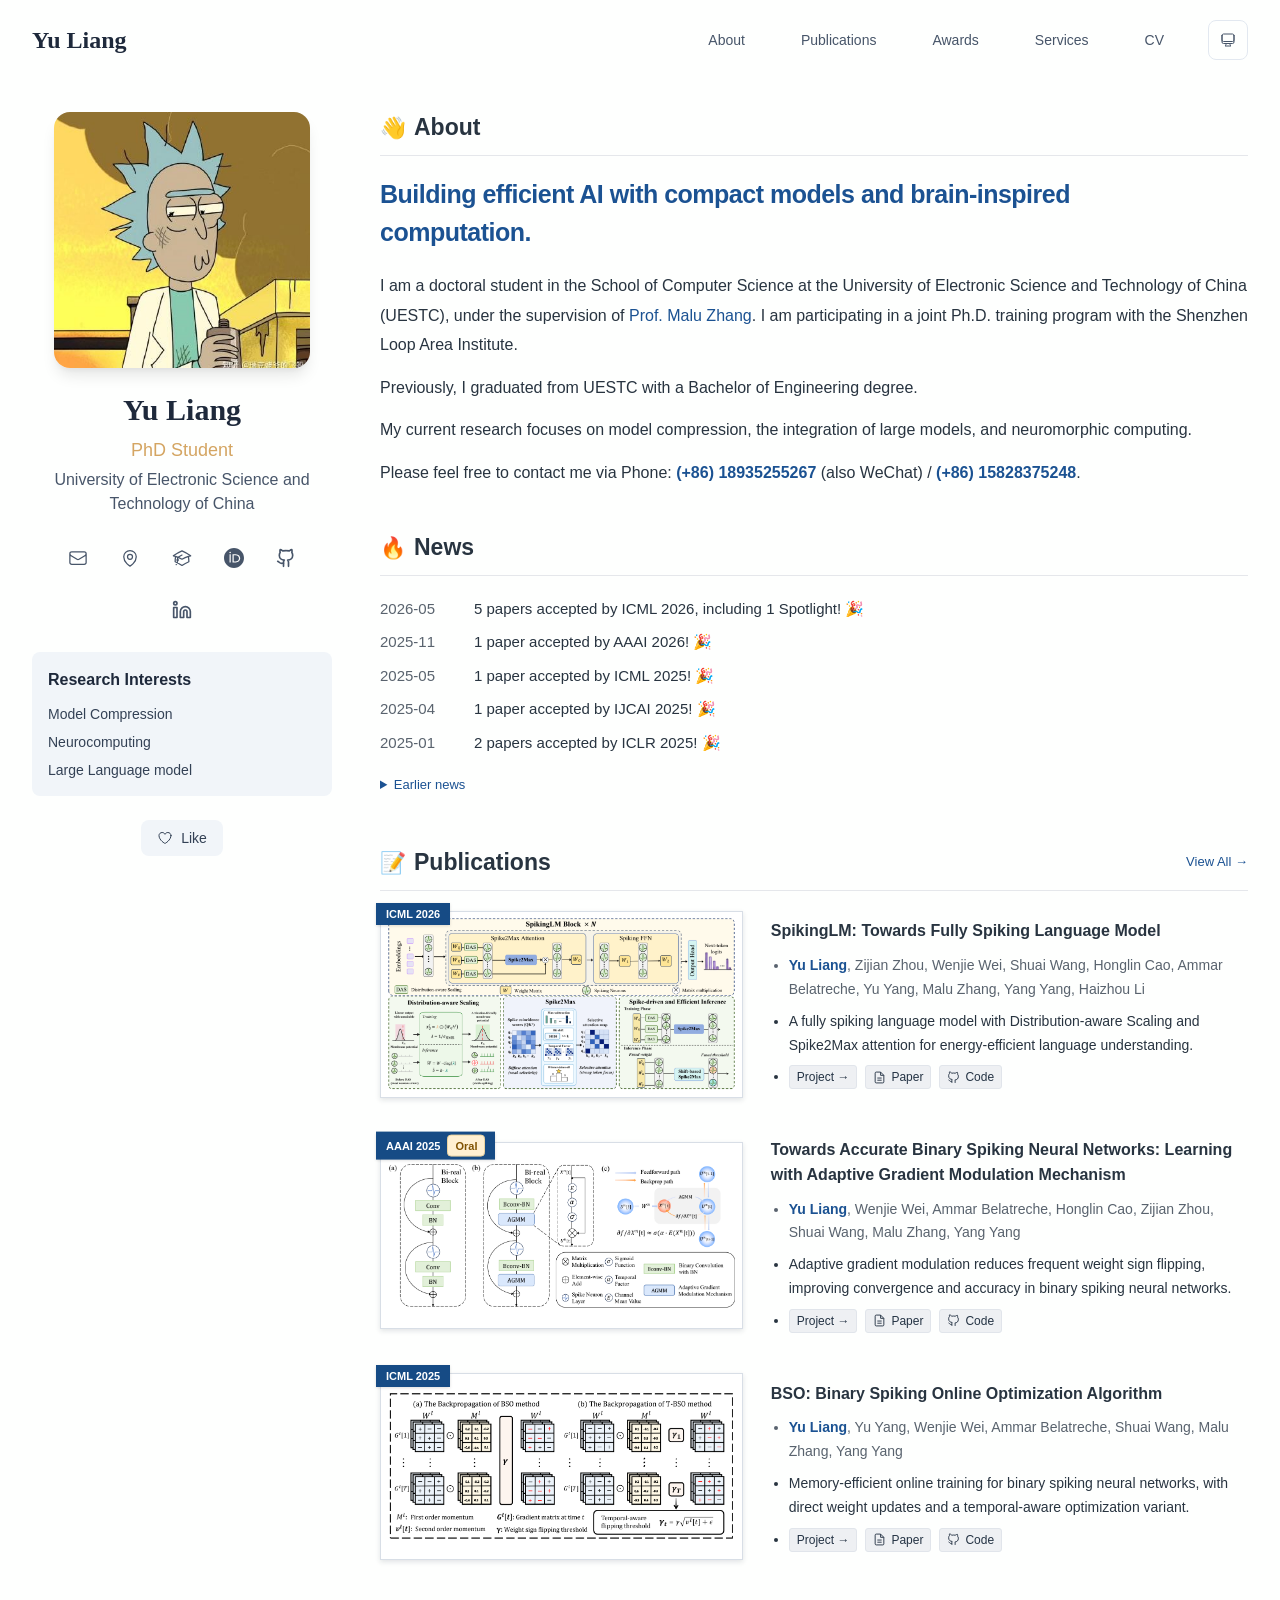
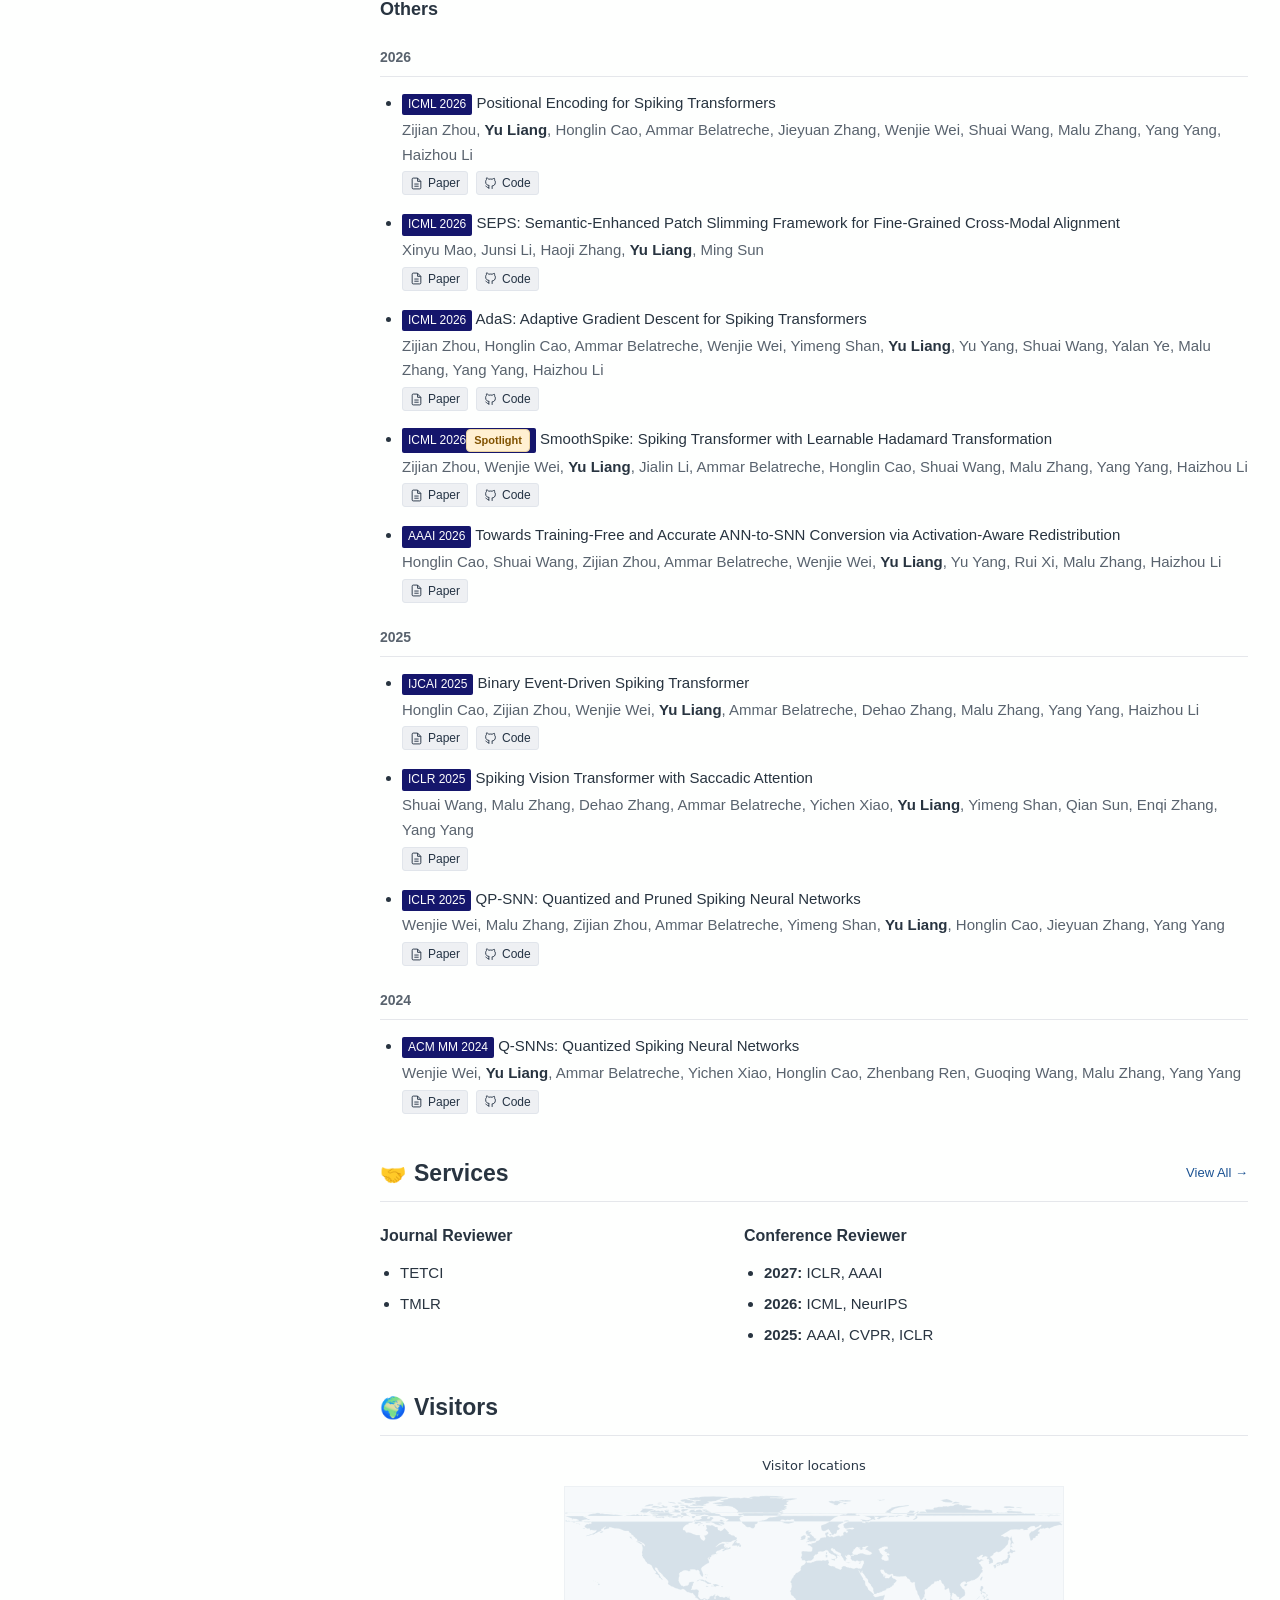
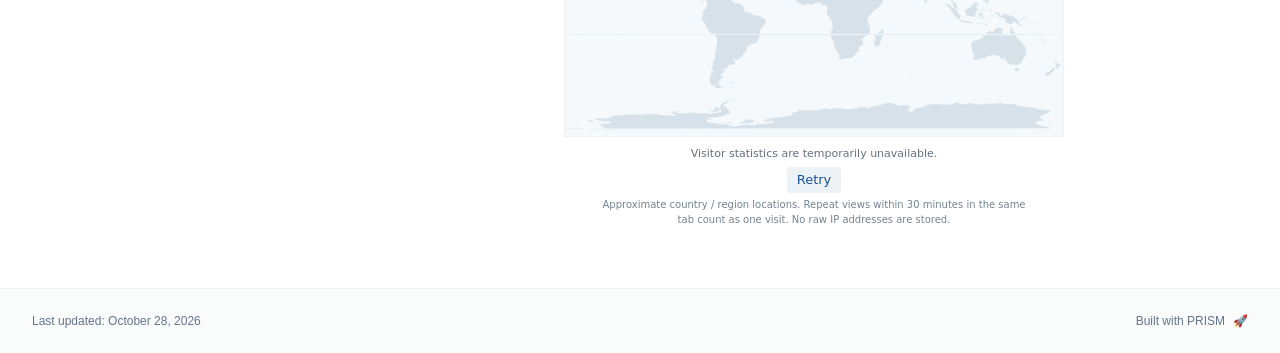
==== commit 894aba26: "Improve academic site discovery and add research project pages" ====
--- a/index.html
+++ b/index.html
@@ -21,4 +21,4 @@
                 root.classList.add('light');
                 root.setAttribute('data-theme', 'light');
               }
-            </script><title>Yu Liang</title><meta name="description" content="PhD student at the University of Electronic Science and Technology of China."/><meta name="author" content="Yu Liang"/><meta name="keywords" content="Yu Liang,PhD,Research,University of Electronic Science and Technology of China"/><meta name="creator" content="Yu Liang"/><meta name="publisher" content="Yu Liang"/><meta property="og:title" content="Yu Liang"/><meta property="og:description" content="PhD student at the University of Electronic Science and Technology of China."/><meta property="og:site_name" content="Yu Liang&#x27;s Academic Website"/><meta property="og:locale" content="en_US"/><meta property="og:type" content="website"/><meta name="twitter:card" content="summary"/><meta name="twitter:title" content="Yu Liang"/><meta name="twitter:description" content="PhD student at the University of Electronic Science and Technology of China."/><link rel="icon" href="/favicon.svg"/><script>document.querySelectorAll('body link[rel="icon"], body link[rel="apple-touch-icon"]').forEach(el => document.head.appendChild(el))</script><script src="/_next/static/chunks/polyfills-42372ed130431b0a.js" noModule=""></script></head><body class="font-sans antialiased"><div style="visibility:hidden"><nav class="fixed top-0 left-0 right-0 z-50" data-headlessui-state=""><div class="transition-all duration-300 ease-out bg-transparent" style="transform:translateY(-100px)"><div class="max-w-7xl mx-auto px-4 sm:px-6 lg:px-8"><div class="flex justify-between items-center h-16 lg:h-20"><div class="flex-shrink-0" tabindex="0"><a class="text-xl lg:text-2xl font-serif font-semibold text-primary hover:text-accent transition-colors duration-200" href="/">Yu Liang</a></div><div class="hidden lg:block"><div class="ml-10 flex items-center space-x-8"><div class="flex items-baseline space-x-8"><a class="relative px-3 py-2 text-sm font-medium transition-all duration-200 rounded hover:bg-accent/10 hover:shadow-sm text-primary" href="/"><span class="relative z-10">About</span><div class="absolute inset-0 bg-accent/10 rounded-lg"></div></a><a class="relative px-3 py-2 text-sm font-medium transition-all duration-200 rounded hover:bg-accent/10 hover:shadow-sm text-neutral-600 hover:text-primary" href="/publications/"><span class="relative z-10">Publications</span></a><a class="relative px-3 py-2 text-sm font-medium transition-all duration-200 rounded hover:bg-accent/10 hover:shadow-sm text-neutral-600 hover:text-primary" href="/awards/"><span class="relative z-10">Awards</span></a><a class="relative px-3 py-2 text-sm font-medium transition-all duration-200 rounded hover:bg-accent/10 hover:shadow-sm text-neutral-600 hover:text-primary" href="/services/"><span class="relative z-10">Services</span></a><a class="relative px-3 py-2 text-sm font-medium transition-all duration-200 rounded hover:bg-accent/10 hover:shadow-sm text-neutral-600 hover:text-primary" href="/cv/"><span class="relative z-10">CV</span></a></div><div class="flex items-center justify-center w-10 h-10 rounded-lg border border-neutral-200 dark:border-[rgba(148,163,184,0.24)] bg-background dark:bg-neutral-800"><div class="w-4 h-4 rounded-full bg-neutral-300 animate-pulse"></div></div></div></div><div class="lg:hidden flex items-center space-x-2"><div class="flex items-center justify-center w-10 h-10 rounded-lg border border-neutral-200 dark:border-[rgba(148,163,184,0.24)] bg-background dark:bg-neutral-800"><div class="w-4 h-4 rounded-full bg-neutral-300 animate-pulse"></div></div><button class="inline-flex items-center justify-center p-2 rounded-md text-neutral-600 hover:text-primary hover:bg-neutral-100 dark:hover:bg-neutral-800 focus:outline-none focus:ring-2 focus:ring-inset focus:ring-accent transition-colors duration-200" id="headlessui-disclosure-button-«R5pdb»" type="button" aria-expanded="false" data-headlessui-state=""><span class="sr-only">Open main menu</span><div><svg xmlns="http://www.w3.org/2000/svg" fill="none" viewBox="0 0 24 24" stroke-width="1.5" stroke="currentColor" aria-hidden="true" data-slot="icon" class="block h-6 w-6"><path stroke-linecap="round" stroke-linejoin="round" d="M3.75 6.75h16.5M3.75 12h16.5m-16.5 5.25h16.5"></path></svg></div></button></div></div></div></div></nav><main class="min-h-screen pt-16 lg:pt-20"><div class="max-w-6xl mx-auto px-4 sm:px-6 lg:px-8 py-8 bg-background min-h-screen"><div class="grid grid-cols-1 lg:grid-cols-3 gap-12"><div class="lg:col-span-1"><div class="sticky top-8" style="opacity:0;transform:translateY(20px)"><div class="w-64 h-64 mx-auto mb-6 rounded-2xl overflow-hidden shadow-lg hover:shadow-xl transition-all duration-200 hover:scale-105"><img alt="Yu Liang" width="256" height="256" decoding="async" data-nimg="1" class="w-full h-full object-cover object-[32%_center]" style="color:transparent" src="/bio.jpg"/></div><div class="text-center mb-6"><h1 class="text-3xl font-serif font-bold text-primary mb-2">Yu Liang</h1><p class="text-lg text-accent font-medium mb-1">PhD Student</p><p class="text-neutral-600 mb-2">University of Electronic Science and Technology of China</p></div><div class="flex flex-wrap justify-center gap-3 sm:gap-4 mb-6 relative px-2"><div class="relative"><button class="p-2 sm:p-2 transition-colors duration-200 text-neutral-600 dark:text-neutral-400 hover:text-accent" aria-label="Email"><svg xmlns="http://www.w3.org/2000/svg" fill="none" viewBox="0 0 24 24" stroke-width="1.5" stroke="currentColor" aria-hidden="true" data-slot="icon" class="h-5 w-5"><path stroke-linecap="round" stroke-linejoin="round" d="M21.75 6.75v10.5a2.25 2.25 0 0 1-2.25 2.25h-15a2.25 2.25 0 0 1-2.25-2.25V6.75m19.5 0A2.25 2.25 0 0 0 19.5 4.5h-15a2.25 2.25 0 0 0-2.25 2.25m19.5 0v.243a2.25 2.25 0 0 1-1.07 1.916l-7.5 4.615a2.25 2.25 0 0 1-2.36 0L3.32 8.91a2.25 2.25 0 0 1-1.07-1.916V6.75"></path></svg></button></div><div class="relative"><button class="p-2 sm:p-2 transition-colors duration-200 text-neutral-600 dark:text-neutral-400 hover:text-accent" aria-label="Location"><svg xmlns="http://www.w3.org/2000/svg" fill="none" viewBox="0 0 24 24" stroke-width="1.5" stroke="currentColor" aria-hidden="true" data-slot="icon" class="h-5 w-5"><path stroke-linecap="round" stroke-linejoin="round" d="M15 10.5a3 3 0 1 1-6 0 3 3 0 0 1 6 0Z"></path><path stroke-linecap="round" stroke-linejoin="round" d="M19.5 10.5c0 7.142-7.5 11.25-7.5 11.25S4.5 17.642 4.5 10.5a7.5 7.5 0 1 1 15 0Z"></path></svg></button></div><a href="https://scholar.google.com/citations?view_op=list_works&amp;hl=zh-CN&amp;hl=zh-CN&amp;user=cxsgMC8AAAAJ" target="_blank" rel="noopener noreferrer" class="p-2 sm:p-2 text-neutral-600 dark:text-neutral-400 hover:text-accent transition-colors duration-200" aria-label="Google Scholar"><svg xmlns="http://www.w3.org/2000/svg" fill="none" viewBox="0 0 24 24" stroke-width="1.5" stroke="currentColor" aria-hidden="true" data-slot="icon" class="h-5 w-5"><path stroke-linecap="round" stroke-linejoin="round" d="M4.26 10.147a60.438 60.438 0 0 0-.491 6.347A48.62 48.62 0 0 1 12 20.904a48.62 48.62 0 0 1 8.232-4.41 60.46 60.46 0 0 0-.491-6.347m-15.482 0a50.636 50.636 0 0 0-2.658-.813A59.906 59.906 0 0 1 12 3.493a59.903 59.903 0 0 1 10.399 5.84c-.896.248-1.783.52-2.658.814m-15.482 0A50.717 50.717 0 0 1 12 13.489a50.702 50.702 0 0 1 7.74-3.342M6.75 15a.75.75 0 1 0 0-1.5.75.75 0 0 0 0 1.5Zm0 0v-3.675A55.378 55.378 0 0 1 12 8.443m-7.007 11.55A5.981 5.981 0 0 0 6.75 15.75v-1.5"></path></svg></a><a href="https://orcid.org/0009-0003-6080-0173" target="_blank" rel="noopener noreferrer" class="p-2 sm:p-2 text-neutral-600 dark:text-neutral-400 hover:text-accent transition-colors duration-200" aria-label="ORCID"><svg viewBox="0 0 24 24" fill="currentColor" class="h-5 w-5" xmlns="http://www.w3.org/2000/svg"><path d="M12 0C5.372 0 0 5.372 0 12s5.372 12 12 12 12-5.372 12-12S18.628 0 12 0zM7.369 4.378c.525 0 .947.431.947.947s-.422.947-.947.947a.95.95 0 0 1-.947-.947c0-.525.422-.947.947-.947zm-.722 3.038h1.444v10.041H6.647V7.416zm3.562 0h3.9c3.712 0 5.344 2.653 5.344 5.025 0 2.578-2.016 5.025-5.325 5.025h-3.919V7.416zm1.444 1.303v7.444h2.297c3.272 0 4.022-2.484 4.022-3.722 0-2.016-1.284-3.722-4.097-3.722h-2.222z"></path></svg></a><a href="https://github.com/hamings1" target="_blank" rel="noopener noreferrer" class="p-2 sm:p-2 text-neutral-600 dark:text-neutral-400 hover:text-accent transition-colors duration-200" aria-label="GitHub"><svg xmlns="http://www.w3.org/2000/svg" width="24" height="24" viewBox="0 0 24 24" fill="none" stroke="currentColor" stroke-width="2" stroke-linecap="round" stroke-linejoin="round" class="lucide lucide-github h-5 w-5" aria-hidden="true"><path d="M15 22v-4a4.8 4.8 0 0 0-1-3.5c3 0 6-2 6-5.5.08-1.25-.27-2.48-1-3.5.28-1.15.28-2.35 0-3.5 0 0-1 0-3 1.5-2.64-.5-5.36-.5-8 0C6 2 5 2 5 2c-.3 1.15-.3 2.35 0 3.5A5.403 5.403 0 0 0 4 9c0 3.5 3 5.5 6 5.5-.39.49-.68 1.05-.85 1.65-.17.6-.22 1.23-.15 1.85v4"></path><path d="M9 18c-4.51 2-5-2-7-2"></path></svg></a><a href="https://www.linkedin.com/in/yu-liang-641685288" target="_blank" rel="noopener noreferrer" class="p-2 sm:p-2 text-neutral-600 dark:text-neutral-400 hover:text-accent transition-colors duration-200" aria-label="LinkedIn"><svg xmlns="http://www.w3.org/2000/svg" width="24" height="24" viewBox="0 0 24 24" fill="none" stroke="currentColor" stroke-width="2" stroke-linecap="round" stroke-linejoin="round" class="lucide lucide-linkedin h-5 w-5" aria-hidden="true"><path d="M16 8a6 6 0 0 1 6 6v7h-4v-7a2 2 0 0 0-2-2 2 2 0 0 0-2 2v7h-4v-7a6 6 0 0 1 6-6z"></path><rect width="4" height="12" x="2" y="9"></rect><circle cx="4" cy="4" r="2"></circle></svg></a></div><div class="bg-neutral-100 dark:bg-neutral-800 rounded-lg p-4 mb-6 hover:shadow-lg transition-all duration-200 hover:scale-[1.02]"><h3 class="font-semibold text-primary mb-3">Research Interests</h3><div class="space-y-2 text-sm text-neutral-700 dark:text-neutral-500"><div>Model Compression</div><div>Neurocomputing</div><div>Large Language model</div></div></div><div class="flex justify-center"><div class="relative"><button class="flex items-center space-x-2 px-4 py-2 rounded-lg font-medium text-sm transition-all duration-200 bg-neutral-100 dark:bg-neutral-800 text-neutral-700 dark:text-neutral-500 hover:bg-red-50 dark:hover:bg-red-900/20 hover:text-red-600 dark:hover:text-red-400 cursor-pointer" tabindex="0"><svg xmlns="http://www.w3.org/2000/svg" fill="none" viewBox="0 0 24 24" stroke-width="1.5" stroke="currentColor" aria-hidden="true" data-slot="icon" class="h-4 w-4"><path stroke-linecap="round" stroke-linejoin="round" d="M21 8.25c0-2.485-2.099-4.5-4.688-4.5-1.935 0-3.597 1.126-4.312 2.733-.715-1.607-2.377-2.733-4.313-2.733C5.1 3.75 3 5.765 3 8.25c0 7.22 9 12 9 12s9-4.78 9-12Z"></path></svg><span>Like</span></button></div></div></div></div><div class="lg:col-span-2 space-y-8"><section id="about" class="scroll-mt-24 space-y-8 home-content"><link rel="stylesheet" href="/assets/homepage.css?v=20261028-others"><section aria-label="About"><div class="home-heading"><h2><span aria-hidden="true">👋</span>About</h2></div><div class="home-about"><p>I am a doctoral student in the School of Computer Science at the University of Electronic Science and Technology of China (UESTC), under the supervision of <a href="https://www.en.scse.uestc.edu.cn/info/1085/2257.htm" target="_blank" rel="noopener noreferrer">Prof. Malu Zhang</a>. I am participating in a joint Ph.D. training program with the Shenzhen Loop Area Institute.</p><p>Previously, I graduated from UESTC with a Bachelor of Engineering degree.</p><p>My current research focuses on model compression, the integration of large models, and neuromorphic computing.</p><p class="contact-line">Please feel free to contact me via Phone: <a href="tel:+8618935255267">(+86) 18935255267</a> (also WeChat) / <a href="tel:+8615828375248">(+86) 15828375248</a>.</p></div></section><section aria-label="News"><div class="home-heading"><h2><span aria-hidden="true">🔥</span>News</h2></div><ul class="home-news"><li><time datetime="2026-05">2026-05</time><span>5 papers accepted by ICML 2026, including 1 Spotlight! 🎉</span></li><li><time datetime="2025-11">2025-11</time><span>1 paper accepted by AAAI 2026! 🎉</span></li><li><time datetime="2025-05">2025-05</time><span>1 paper accepted by ICML 2025! 🎉</span></li><li><time datetime="2025-04">2025-04</time><span>1 paper accepted by IJCAI 2025! 🎉</span></li><li><time datetime="2025-01">2025-01</time><span>2 papers accepted by ICLR 2025! 🎉</span></li><li><time datetime="2024-12">2024-12</time><span>1 paper accepted by AAAI 2025 (Oral)! 🎉</span></li><li><time datetime="2024-07">2024-07</time><span>1 paper accepted by ACM Multimedia 2024! 🎉</span></li></ul></section><section aria-label="Publications"><div class="home-heading"><h2><span aria-hidden="true">📝</span>Publications</h2><a class="view-all" href="/publications/">View All →</a></div><div class="paper-list"><article class="paper-row" id="liang2026spikinglm"><a class="paper-figure" href="https://proceedings.mlr.press/v306/liang26ae.html" target="_blank" rel="noopener noreferrer" aria-label="Read SpikingLM: Towards Fully Spiking Language Model"><img src="/papers/spikinglm.png" alt="SpikingLM architecture with Distribution-aware Scaling and Spike2Max attention" width="1200" height="600" loading="lazy" decoding="async"><span class="paper-venue">ICML 2026</span></a><div><h3 class="paper-title"><a href="https://proceedings.mlr.press/v306/liang26ae.html" target="_blank" rel="noopener noreferrer">SpikingLM: Towards Fully Spiking Language Model</a></h3><ul class="paper-details"><li class="paper-authors"><strong>Yu Liang</strong>, Zijian Zhou, Wenjie Wei, Shuai Wang, Honglin Cao, Ammar Belatreche, Yu Yang, Malu Zhang, Yang Yang, Haizhou Li</li><li>A fully spiking language model with Distribution-aware Scaling and Spike2Max attention for energy-efficient language understanding.</li><li><div class="paper-links"><a href="https://proceedings.mlr.press/v306/liang26ae.html" target="_blank" rel="noopener noreferrer" class="paper-button"><svg viewBox="0 0 24 24" fill="none" stroke="currentColor" stroke-width="1.7" aria-hidden="true"><path d="M14 2H6a2 2 0 0 0-2 2v16a2 2 0 0 0 2 2h12a2 2 0 0 0 2-2V8z M14 2v6h6 M8 13h8 M8 17h8"></path></svg>Paper</a><a href="https://github.com/hamings1/SpikingLM" target="_blank" rel="noopener noreferrer" class="paper-button"><svg viewBox="0 0 24 24" fill="none" stroke="currentColor" stroke-width="1.7" aria-hidden="true"><path d="M9 19c-4.3 1.3-4.3-2.2-6-2.7 M15 22v-3.4c0-1 .1-1.4-.5-2 3.3-.4 6.5-1.6 6.5-7a5.4 5.4 0 0 0-1.5-3.7c.2-.9.2-2.3-.2-3.3 0 0-1.3-.4-4.2 1.5a14 14 0 0 0-6.2 0C6 1.2 4.7 1.6 4.7 1.6c-.4 1-.4 2.4-.2 3.3A5.4 5.4 0 0 0 3 8.6c0 5.4 3.2 6.6 6.5 7-.6.6-.5 1-.5 2V22"></path></svg>Code</a></div></li></ul></div></article><article class="paper-row" id="liang2025towards"><a class="paper-figure" href="https://arxiv.org/abs/2502.14344" target="_blank" rel="noopener noreferrer" aria-label="Read Towards Accurate Binary Spiking Neural Networks: Learning with Adaptive Gradient Modulation Mechanism"><img src="/papers/agmm.png" alt="Network architecture and backpropagation of Adaptive Gradient Modulation Mechanism" width="1200" height="600" loading="lazy" decoding="async"><span class="paper-venue">AAAI 2025 · Oral</span></a><div><h3 class="paper-title"><a href="https://arxiv.org/abs/2502.14344" target="_blank" rel="noopener noreferrer">Towards Accurate Binary Spiking Neural Networks: Learning with Adaptive Gradient Modulation Mechanism</a></h3><ul class="paper-details"><li class="paper-authors"><strong>Yu Liang</strong>, Wenjie Wei, Ammar Belatreche, Honglin Cao, Zijian Zhou, Shuai Wang, Malu Zhang, Yang Yang</li><li>Adaptive gradient modulation reduces frequent weight sign flipping, improving convergence and accuracy in binary spiking neural networks.</li><li><div class="paper-links"><a href="https://arxiv.org/abs/2502.14344" target="_blank" rel="noopener noreferrer" class="paper-button"><svg viewBox="0 0 24 24" fill="none" stroke="currentColor" stroke-width="1.7" aria-hidden="true"><path d="M14 2H6a2 2 0 0 0-2 2v16a2 2 0 0 0 2 2h12a2 2 0 0 0 2-2V8z M14 2v6h6 M8 13h8 M8 17h8"></path></svg>Paper</a><a href="https://github.com/hamings1/AGMM" target="_blank" rel="noopener noreferrer" class="paper-button"><svg viewBox="0 0 24 24" fill="none" stroke="currentColor" stroke-width="1.7" aria-hidden="true"><path d="M9 19c-4.3 1.3-4.3-2.2-6-2.7 M15 22v-3.4c0-1 .1-1.4-.5-2 3.3-.4 6.5-1.6 6.5-7a5.4 5.4 0 0 0-1.5-3.7c.2-.9.2-2.3-.2-3.3 0 0-1.3-.4-4.2 1.5a14 14 0 0 0-6.2 0C6 1.2 4.7 1.6 4.7 1.6c-.4 1-.4 2.4-.2 3.3A5.4 5.4 0 0 0 3 8.6c0 5.4 3.2 6.6 6.5 7-.6.6-.5 1-.5 2V22"></path></svg>Code</a></div></li></ul></div></article><article class="paper-row" id="liang2025bso"><a class="paper-figure" href="https://arxiv.org/abs/2511.12502" target="_blank" rel="noopener noreferrer" aria-label="Read BSO: Binary Spiking Online Optimization Algorithm"><img src="/papers/bso.png" alt="Binary weight update strategies in BSO and temporal-aware T-BSO" width="1200" height="600" loading="lazy" decoding="async"><span class="paper-venue">ICML 2025</span></a><div><h3 class="paper-title"><a href="https://arxiv.org/abs/2511.12502" target="_blank" rel="noopener noreferrer">BSO: Binary Spiking Online Optimization Algorithm</a></h3><ul class="paper-details"><li class="paper-authors"><strong>Yu Liang</strong>, Yu Yang, Wenjie Wei, Ammar Belatreche, Shuai Wang, Malu Zhang, Yang Yang</li><li>Memory-efficient online training for binary spiking neural networks, with direct weight updates and a temporal-aware optimization variant.</li><li><div class="paper-links"><a href="https://arxiv.org/abs/2511.12502" target="_blank" rel="noopener noreferrer" class="paper-button"><svg viewBox="0 0 24 24" fill="none" stroke="currentColor" stroke-width="1.7" aria-hidden="true"><path d="M14 2H6a2 2 0 0 0-2 2v16a2 2 0 0 0 2 2h12a2 2 0 0 0 2-2V8z M14 2v6h6 M8 13h8 M8 17h8"></path></svg>Paper</a><a href="https://github.com/hamings1/BSO" target="_blank" rel="noopener noreferrer" class="paper-button"><svg viewBox="0 0 24 24" fill="none" stroke="currentColor" stroke-width="1.7" aria-hidden="true"><path d="M9 19c-4.3 1.3-4.3-2.2-6-2.7 M15 22v-3.4c0-1 .1-1.4-.5-2 3.3-.4 6.5-1.6 6.5-7a5.4 5.4 0 0 0-1.5-3.7c.2-.9.2-2.3-.2-3.3 0 0-1.3-.4-4.2 1.5a14 14 0 0 0-6.2 0C6 1.2 4.7 1.6 4.7 1.6c-.4 1-.4 2.4-.2 3.3A5.4 5.4 0 0 0 3 8.6c0 5.4 3.2 6.6 6.5 7-.6.6-.5 1-.5 2V22"></path></svg>Code</a></div></li></ul></div></article></div><section id="other-publications" aria-label="Other Publications" class="other-publications"><h3>Others</h3><ul class="other-paper-list"><li id="zhou2026positional" class="other-paper"><div class="other-paper-title"><span class="other-paper-venue">ICML 2026</span> <a href="https://proceedings.mlr.press/v306/zhou26ab.html" target="_blank" rel="noopener noreferrer">Positional Encoding for Spiking Transformers</a></div><div class="other-paper-authors">Zijian Zhou, <strong>Yu Liang</strong>, Honglin Cao, Ammar Belatreche, Jieyuan Zhang, Wenjie Wei, Shuai Wang, Malu Zhang, Yang Yang, Haizhou Li</div><div class="paper-links"><a href="https://proceedings.mlr.press/v306/zhou26ab.html" target="_blank" rel="noopener noreferrer" class="paper-button"><svg viewBox="0 0 24 24" fill="none" stroke="currentColor" stroke-width="1.7" aria-hidden="true"><path d="M14 2H6a2 2 0 0 0-2 2v16a2 2 0 0 0 2 2h12a2 2 0 0 0 2-2V8z M14 2v6h6 M8 13h8 M8 17h8"></path></svg>Paper</a><a href="https://github.com/CayleyZ/SPE" target="_blank" rel="noopener noreferrer" class="paper-button"><svg viewBox="0 0 24 24" fill="none" stroke="currentColor" stroke-width="1.7" aria-hidden="true"><path d="M9 19c-4.3 1.3-4.3-2.2-6-2.7 M15 22v-3.4c0-1 .1-1.4-.5-2 3.3-.4 6.5-1.6 6.5-7a5.4 5.4 0 0 0-1.5-3.7c.2-.9.2-2.3-.2-3.3 0 0-1.3-.4-4.2 1.5a14 14 0 0 0-6.2 0C6 1.2 4.7 1.6 4.7 1.6c-.4 1-.4 2.4-.2 3.3A5.4 5.4 0 0 0 3 8.6c0 5.4 3.2 6.6 6.5 7-.6.6-.5 1-.5 2V22"></path></svg>Code</a></div></li><li id="mao2026seps" class="other-paper"><div class="other-paper-title"><span class="other-paper-venue">ICML 2026</span> <a href="https://proceedings.mlr.press/v306/mao26d.html" target="_blank" rel="noopener noreferrer">SEPS: Semantic-Enhanced Patch Slimming Framework for Fine-Grained Cross-Modal Alignment</a></div><div class="other-paper-authors">Xinyu Mao, Junsi Li, Haoji Zhang, <strong>Yu Liang</strong>, Ming Sun</div><div class="paper-links"><a href="https://proceedings.mlr.press/v306/mao26d.html" target="_blank" rel="noopener noreferrer" class="paper-button"><svg viewBox="0 0 24 24" fill="none" stroke="currentColor" stroke-width="1.7" aria-hidden="true"><path d="M14 2H6a2 2 0 0 0-2 2v16a2 2 0 0 0 2 2h12a2 2 0 0 0 2-2V8z M14 2v6h6 M8 13h8 M8 17h8"></path></svg>Paper</a><a href="https://github.com/Sweet4tars/seps" target="_blank" rel="noopener noreferrer" class="paper-button"><svg viewBox="0 0 24 24" fill="none" stroke="currentColor" stroke-width="1.7" aria-hidden="true"><path d="M9 19c-4.3 1.3-4.3-2.2-6-2.7 M15 22v-3.4c0-1 .1-1.4-.5-2 3.3-.4 6.5-1.6 6.5-7a5.4 5.4 0 0 0-1.5-3.7c.2-.9.2-2.3-.2-3.3 0 0-1.3-.4-4.2 1.5a14 14 0 0 0-6.2 0C6 1.2 4.7 1.6 4.7 1.6c-.4 1-.4 2.4-.2 3.3A5.4 5.4 0 0 0 3 8.6c0 5.4 3.2 6.6 6.5 7-.6.6-.5 1-.5 2V22"></path></svg>Code</a></div></li><li id="zhou2026adas" class="other-paper"><div class="other-paper-title"><span class="other-paper-venue">ICML 2026</span> <a href="https://proceedings.mlr.press/v306/zhou26d.html" target="_blank" rel="noopener noreferrer">AdaS: Adaptive Gradient Descent for Spiking Transformers</a></div><div class="other-paper-authors">Zijian Zhou, Honglin Cao, Ammar Belatreche, Wenjie Wei, Yimeng Shan, <strong>Yu Liang</strong>, Yu Yang, Shuai Wang, Yalan Ye, Malu Zhang, Yang Yang, Haizhou Li</div><div class="paper-links"><a href="https://proceedings.mlr.press/v306/zhou26d.html" target="_blank" rel="noopener noreferrer" class="paper-button"><svg viewBox="0 0 24 24" fill="none" stroke="currentColor" stroke-width="1.7" aria-hidden="true"><path d="M14 2H6a2 2 0 0 0-2 2v16a2 2 0 0 0 2 2h12a2 2 0 0 0 2-2V8z M14 2v6h6 M8 13h8 M8 17h8"></path></svg>Paper</a><a href="https://github.com/CayleyZ/AdaS" target="_blank" rel="noopener noreferrer" class="paper-button"><svg viewBox="0 0 24 24" fill="none" stroke="currentColor" stroke-width="1.7" aria-hidden="true"><path d="M9 19c-4.3 1.3-4.3-2.2-6-2.7 M15 22v-3.4c0-1 .1-1.4-.5-2 3.3-.4 6.5-1.6 6.5-7a5.4 5.4 0 0 0-1.5-3.7c.2-.9.2-2.3-.2-3.3 0 0-1.3-.4-4.2 1.5a14 14 0 0 0-6.2 0C6 1.2 4.7 1.6 4.7 1.6c-.4 1-.4 2.4-.2 3.3A5.4 5.4 0 0 0 3 8.6c0 5.4 3.2 6.6 6.5 7-.6.6-.5 1-.5 2V22"></path></svg>Code</a></div></li><li id="zhou2026smoothspike" class="other-paper"><div class="other-paper-title"><span class="other-paper-venue">ICML 2026 · Spotlight</span> <a href="https://proceedings.mlr.press/v306/zhou26ax.html" target="_blank" rel="noopener noreferrer">SmoothSpike: Spiking Transformer with Learnable Hadamard Transformation</a></div><div class="other-paper-authors">Zijian Zhou, Wenjie Wei, <strong>Yu Liang</strong>, Jialin Li, Ammar Belatreche, Honglin Cao, Shuai Wang, Malu Zhang, Yang Yang, Haizhou Li</div><div class="paper-links"><a href="https://proceedings.mlr.press/v306/zhou26ax.html" target="_blank" rel="noopener noreferrer" class="paper-button"><svg viewBox="0 0 24 24" fill="none" stroke="currentColor" stroke-width="1.7" aria-hidden="true"><path d="M14 2H6a2 2 0 0 0-2 2v16a2 2 0 0 0 2 2h12a2 2 0 0 0 2-2V8z M14 2v6h6 M8 13h8 M8 17h8"></path></svg>Paper</a><a href="https://github.com/CayleyZ/SmoothSpike" target="_blank" rel="noopener noreferrer" class="paper-button"><svg viewBox="0 0 24 24" fill="none" stroke="currentColor" stroke-width="1.7" aria-hidden="true"><path d="M9 19c-4.3 1.3-4.3-2.2-6-2.7 M15 22v-3.4c0-1 .1-1.4-.5-2 3.3-.4 6.5-1.6 6.5-7a5.4 5.4 0 0 0-1.5-3.7c.2-.9.2-2.3-.2-3.3 0 0-1.3-.4-4.2 1.5a14 14 0 0 0-6.2 0C6 1.2 4.7 1.6 4.7 1.6c-.4 1-.4 2.4-.2 3.3A5.4 5.4 0 0 0 3 8.6c0 5.4 3.2 6.6 6.5 7-.6.6-.5 1-.5 2V22"></path></svg>Code</a></div></li><li id="cao2026training" class="other-paper"><div class="other-paper-title"><span class="other-paper-venue">AAAI 2026</span> <a href="https://ojs.aaai.org/index.php/AAAI/article/view/37148" target="_blank" rel="noopener noreferrer">Towards Training-Free and Accurate ANN-to-SNN Conversion via Activation-Aware Redistribution</a></div><div class="other-paper-authors">Honglin Cao, Shuai Wang, Zijian Zhou, Ammar Belatreche, Wenjie Wei, <strong>Yu Liang</strong>, Yu Yang, Rui Xi, Malu Zhang, Haizhou Li</div><div class="paper-links"><a href="https://ojs.aaai.org/index.php/AAAI/article/view/37148" target="_blank" rel="noopener noreferrer" class="paper-button"><svg viewBox="0 0 24 24" fill="none" stroke="currentColor" stroke-width="1.7" aria-hidden="true"><path d="M14 2H6a2 2 0 0 0-2 2v16a2 2 0 0 0 2 2h12a2 2 0 0 0 2-2V8z M14 2v6h6 M8 13h8 M8 17h8"></path></svg>Paper</a></div></li><li id="cao2025binary" class="other-paper"><div class="other-paper-title"><span class="other-paper-venue">IJCAI 2025</span> <a href="https://www.ijcai.org/proceedings/2025/458" target="_blank" rel="noopener noreferrer">Binary Event-Driven Spiking Transformer</a></div><div class="other-paper-authors">Honglin Cao, Zijian Zhou, Wenjie Wei, <strong>Yu Liang</strong>, Ammar Belatreche, Dehao Zhang, Malu Zhang, Yang Yang, Haizhou Li</div><div class="paper-links"><a href="https://www.ijcai.org/proceedings/2025/458" target="_blank" rel="noopener noreferrer" class="paper-button"><svg viewBox="0 0 24 24" fill="none" stroke="currentColor" stroke-width="1.7" aria-hidden="true"><path d="M14 2H6a2 2 0 0 0-2 2v16a2 2 0 0 0 2 2h12a2 2 0 0 0 2-2V8z M14 2v6h6 M8 13h8 M8 17h8"></path></svg>Paper</a><a href="https://github.com/CaoHLin/BESTFormer" target="_blank" rel="noopener noreferrer" class="paper-button"><svg viewBox="0 0 24 24" fill="none" stroke="currentColor" stroke-width="1.7" aria-hidden="true"><path d="M9 19c-4.3 1.3-4.3-2.2-6-2.7 M15 22v-3.4c0-1 .1-1.4-.5-2 3.3-.4 6.5-1.6 6.5-7a5.4 5.4 0 0 0-1.5-3.7c.2-.9.2-2.3-.2-3.3 0 0-1.3-.4-4.2 1.5a14 14 0 0 0-6.2 0C6 1.2 4.7 1.6 4.7 1.6c-.4 1-.4 2.4-.2 3.3A5.4 5.4 0 0 0 3 8.6c0 5.4 3.2 6.6 6.5 7-.6.6-.5 1-.5 2V22"></path></svg>Code</a></div></li><li id="wang2025spiking" class="other-paper"><div class="other-paper-title"><span class="other-paper-venue">ICLR 2025</span> <a href="https://arxiv.org/abs/2502.12677" target="_blank" rel="noopener noreferrer">Spiking Vision Transformer with Saccadic Attention</a></div><div class="other-paper-authors">Shuai Wang, Malu Zhang, Dehao Zhang, Ammar Belatreche, Yichen Xiao, <strong>Yu Liang</strong>, Yimeng Shan, Qian Sun, Enqi Zhang, Yang Yang</div><div class="paper-links"><a href="https://arxiv.org/abs/2502.12677" target="_blank" rel="noopener noreferrer" class="paper-button"><svg viewBox="0 0 24 24" fill="none" stroke="currentColor" stroke-width="1.7" aria-hidden="true"><path d="M14 2H6a2 2 0 0 0-2 2v16a2 2 0 0 0 2 2h12a2 2 0 0 0 2-2V8z M14 2v6h6 M8 13h8 M8 17h8"></path></svg>Paper</a></div></li><li id="wei2025qp" class="other-paper"><div class="other-paper-title"><span class="other-paper-venue">ICLR 2025</span> <a href="https://arxiv.org/abs/2502.05905" target="_blank" rel="noopener noreferrer">QP-SNN: Quantized and Pruned Spiking Neural Networks</a></div><div class="other-paper-authors">Wenjie Wei, Malu Zhang, Zijian Zhou, Ammar Belatreche, Yimeng Shan, <strong>Yu Liang</strong>, Honglin Cao, Jieyuan Zhang, Yang Yang</div><div class="paper-links"><a href="https://arxiv.org/abs/2502.05905" target="_blank" rel="noopener noreferrer" class="paper-button"><svg viewBox="0 0 24 24" fill="none" stroke="currentColor" stroke-width="1.7" aria-hidden="true"><path d="M14 2H6a2 2 0 0 0-2 2v16a2 2 0 0 0 2 2h12a2 2 0 0 0 2-2V8z M14 2v6h6 M8 13h8 M8 17h8"></path></svg>Paper</a><a href="https://github.com/Wenjie-Wei/QP-SNN" target="_blank" rel="noopener noreferrer" class="paper-button"><svg viewBox="0 0 24 24" fill="none" stroke="currentColor" stroke-width="1.7" aria-hidden="true"><path d="M9 19c-4.3 1.3-4.3-2.2-6-2.7 M15 22v-3.4c0-1 .1-1.4-.5-2 3.3-.4 6.5-1.6 6.5-7a5.4 5.4 0 0 0-1.5-3.7c.2-.9.2-2.3-.2-3.3 0 0-1.3-.4-4.2 1.5a14 14 0 0 0-6.2 0C6 1.2 4.7 1.6 4.7 1.6c-.4 1-.4 2.4-.2 3.3A5.4 5.4 0 0 0 3 8.6c0 5.4 3.2 6.6 6.5 7-.6.6-.5 1-.5 2V22"></path></svg>Code</a></div></li><li id="wei2024q" class="other-paper"><div class="other-paper-title"><span class="other-paper-venue">ACM MM 2024</span> <a href="https://arxiv.org/abs/2406.13672" target="_blank" rel="noopener noreferrer">Q-SNNs: Quantized Spiking Neural Networks</a></div><div class="other-paper-authors">Wenjie Wei, <strong>Yu Liang</strong>, Ammar Belatreche, Yichen Xiao, Honglin Cao, Zhenbang Ren, Guoqing Wang, Malu Zhang, Yang Yang</div><div class="paper-links"><a href="https://arxiv.org/abs/2406.13672" target="_blank" rel="noopener noreferrer" class="paper-button"><svg viewBox="0 0 24 24" fill="none" stroke="currentColor" stroke-width="1.7" aria-hidden="true"><path d="M14 2H6a2 2 0 0 0-2 2v16a2 2 0 0 0 2 2h12a2 2 0 0 0 2-2V8z M14 2v6h6 M8 13h8 M8 17h8"></path></svg>Paper</a><a href="https://github.com/Wenjie-Wei/Q-SNNs" target="_blank" rel="noopener noreferrer" class="paper-button"><svg viewBox="0 0 24 24" fill="none" stroke="currentColor" stroke-width="1.7" aria-hidden="true"><path d="M9 19c-4.3 1.3-4.3-2.2-6-2.7 M15 22v-3.4c0-1 .1-1.4-.5-2 3.3-.4 6.5-1.6 6.5-7a5.4 5.4 0 0 0-1.5-3.7c.2-.9.2-2.3-.2-3.3 0 0-1.3-.4-4.2 1.5a14 14 0 0 0-6.2 0C6 1.2 4.7 1.6 4.7 1.6c-.4 1-.4 2.4-.2 3.3A5.4 5.4 0 0 0 3 8.6c0 5.4 3.2 6.6 6.5 7-.6.6-.5 1-.5 2V22"></path></svg>Code</a></div></li></ul></section></section><section id="services" aria-label="Services"><div class="home-heading"><h2><span aria-hidden="true">🤝</span>Services</h2><a class="view-all" href="/services/">View All →</a></div><div class="home-services"><div><h3>Journal Reviewer</h3><ul><li>TETCI</li><li>TMLR</li></ul></div><div><h3>Conference Reviewer</h3><ul><li><strong>2027: </strong>ICLR, AAAI</li><li><strong>2026: </strong>ICML, NeurIPS</li><li><strong>2025: </strong>AAAI, CVPR, ICLR</li></ul></div></div></section><section aria-label="Visitors"><div class="home-heading"><h2><span aria-hidden="true">🌍</span>Visitors</h2></div><iframe class="visitor-frame" src="/visitors.html?v=cloudflare1" title="Visitor locations around the world"></iframe></section></section></div></div></div><!--$--><!--/$--><!--$--><!--/$--></main><footer class="border-t border-neutral-200/50 bg-neutral-50/50 dark:bg-neutral-900/50 dark:border-neutral-700/50"><div class="max-w-6xl mx-auto px-4 sm:px-6 lg:px-8 py-6"><div class="flex flex-col sm:flex-row justify-between items-center gap-2"><p class="text-xs text-neutral-500">Last updated: <!-- -->October 28, 2026</p><p class="text-xs text-neutral-500 flex items-center"><a href="https://github.com/xyjoey/PRISM" target="_blank" rel="noopener noreferrer">Built with PRISM</a><span class="ml-2">🚀</span></p></div></div></footer></div><script src="/_next/static/chunks/webpack-af78f5c2c11af041.js" async=""></script><script>(self.__next_f=self.__next_f||[]).push([0])</script><script>self.__next_f.push([1,"1:\"$Sreact.fragment\"\n2:I[3719,[\"17\",\"static/chunks/17-9c04c9413a9f9f1f.js\",\"874\",\"static/chunks/874-6cc630662f3664af.js\",\"862\",\"static/chunks/862-15038af301665bb3.js\",\"177\",\"static/chunks/app/layout-24a2ef7cd5fed40f.js\"],\"ThemeProvider\"]\n3:I[768,[\"17\",\"static/chunks/17-9c04c9413a9f9f1f.js\",\"874\",\"static/chunks/874-6cc630662f3664af.js\",\"862\",\"static/chunks/862-15038af301665bb3.js\",\"177\",\"static/chunks/app/layout-24a2ef7cd5fed40f.js\"],\"default\"]\n4:I[7555,[],\"\"]\n5:I[1295,[],\"\"]\n6:I[2548,[\"17\",\"static/chunks/17-9c04c9413a9f9f1f.js\",\"874\",\"static/chunks/874-6cc630662f3664af.js\",\"862\",\"static/chunks/862-15038af301665bb3.js\",\"177\",\"static/chunks/app/layout-24a2ef7cd5fed40f.js\"],\"default\"]\n7:I[7437,[\"17\",\"static/chunks/17-9c04c9413a9f9f1f.js\",\"178\",\"static/chunks/178-595a94b9af1e67b5.js\",\"874\",\"static/chunks/874-6cc630662f3664af.js\",\"748\",\"static/chunks/748-b0753eeaf12cb586.js\",\"974\",\"static/chunks/app/page-c1008cc5483acef4.js\"],\"default\"]\n8:I[9507,[\"17\",\"static/chunks/17-9c04c9413a9f9f1f.js\",\"178\",\"static/chunks/178-595a94b9af1e67b5.js\",\"874\",\"static/chunks/874-6cc630662f3664af.js\",\"748\",\"static/chunks/748-b0753eeaf12cb586.js\",\"974\",\"static/chunks/app/page-c1008cc5483acef4.js\"],\"default\"]\n9:I[5218,[\"17\",\"static/chunks/17-9c04c9413a9f9f1f.js\",\"178\",\"static/chunks/178-595a94b9af1e67b5.js\",\"874\",\"static/chunks/874-6cc630662f3664af.js\",\"748\",\"static/chunks/748-b0753eeaf12cb586.js\",\"974\",\"static/chunks/app/page-c1008cc5483acef4.js\"],\"default\"]\na:I[1990,[\"17\",\"static/chunks/17-9c04c9413a9f9f1f.js\",\"178\",\"static/chunks/178-595a94b9af1e67b5.js\",\"874\",\"static/chunks/874-6cc630662f3664af.js\",\"748\",\"static/chunks/748-b0753eeaf12cb586.js\",\"974\",\"static/chunks/app/page-c1008cc5483acef4.js\"],\"default\"]\nb:I[9665,[],\"MetadataBoundary\"]\nd:I[9665,[],\"OutletBoundary\"]\n10:I[4911,[],\"AsyncMetadataOutlet\"]\n12:I[9665,[],\"ViewportBoundary\"]\n14:I[6614,[],\"\"]\n:HL[\"/_next/static/css/92b53c90e215dddf.css\",\"style\"]\n"])</script><script>self.__next_f.push([1,"0:{\"P\":null,\"b\":\"CWjEt0rLwIhY58VJ8p-AG\",\"p\":\"\",\"c\":[\"\",\"\"],\"i\":false,\"f\":[[[\"\",{\"children\":[\"__PAGE__\",{}]},\"$undefined\",\"$undefined\",true],[\"\",[\"$\",\"$1\",\"c\",{\"children\":[[[\"$\",\"link\",\"0\",{\"rel\":\"stylesheet\",\"href\":\"/_next/static/css/92b53c90e215dddf.css\",\"precedence\":\"next\",\"crossOrigin\":\"$undefined\",\"nonce\":\"$undefined\"}]],[\"$\",\"html\",null,{\"lang\":\"en\",\"className\":\"scroll-smooth\",\"suppressHydrationWarning\":true,\"children\":[[\"$\",\"head\",null,{\"children\":[[\"$\",\"link\",null,{\"rel\":\"icon\",\"href\":\"/favicon.svg\",\"type\":\"image/svg+xml\"}],[\"$\",\"link\",null,{\"rel\":\"dns-prefetch\",\"href\":\"https://google-fonts.jialeliu.com\"}],[\"$\",\"link\",null,{\"rel\":\"preconnect\",\"href\":\"https://google-fonts.jialeliu.com\",\"crossOrigin\":\"\"}],[\"$\",\"link\",null,{\"rel\":\"preload\",\"as\":\"style\",\"href\":\"https://google-fonts.jialeliu.com/css2?family=Inter:wght@300;400;500;600;700&family=Crimson+Text:ital,wght@0,400;0,600;1,400&display=swap\"}],[\"$\",\"link\",null,{\"rel\":\"stylesheet\",\"id\":\"gfonts-css\",\"href\":\"https://google-fonts.jialeliu.com/css2?family=Inter:wght@300;400;500;600;700&family=Crimson+Text:ital,wght@0,400;0,600;1,400&display=swap\",\"media\":\"print\"}],[\"$\",\"script\",null,{\"dangerouslySetInnerHTML\":{\"__html\":\"\\n              (function(){\\n                var l = document.getElementById('gfonts-css');\\n                if (!l) return;\\n                if (l.media !== 'all') {\\n                  l.addEventListener('load', function(){ try { l.media = 'all'; } catch(e){} });\\n                }\\n              })();\\n            \"}}],[\"$\",\"noscript\",null,{\"children\":[\"$\",\"link\",null,{\"rel\":\"stylesheet\",\"href\":\"https://google-fonts.jialeliu.com/css2?family=Inter:wght@300;400;500;600;700&family=Crimson+Text:ital,wght@0,400;0,600;1,400&display=swap\"}]}],[\"$\",\"script\",null,{\"dangerouslySetInnerHTML\":{\"__html\":\"\\n              try {\\n                const theme = localStorage.getItem('theme-storage');\\n                const parsed = theme ? JSON.parse(theme) : null;\\n                const setting = parsed?.state?.theme || 'system';\\n                const prefersDark = typeof window !== 'undefined' && window.matchMedia && window.matchMedia('(prefers-color-scheme: dark)').matches;\\n                const effective = setting === 'dark' ? 'dark' : (setting === 'light' ? 'light' : (prefersDark ? 'dark' : 'light'));\\n                var root = document.documentElement;\\n                root.classList.add(effective);\\n                root.setAttribute('data-theme', effective);\\n              } catch (e) {\\n                var root = document.documentElement;\\n                root.classList.add('light');\\n                root.setAttribute('data-theme', 'light');\\n              }\\n            \"}}]]}],[\"$\",\"body\",null,{\"className\":\"font-sans antialiased\",\"children\":[\"$\",\"$L2\",null,{\"children\":[[\"$\",\"$L3\",null,{\"items\":[{\"title\":\"About\",\"type\":\"page\",\"target\":\"about\",\"href\":\"/\"},{\"title\":\"Publications\",\"type\":\"page\",\"target\":\"publications\",\"href\":\"/publications\"},{\"title\":\"Awards\",\"type\":\"page\",\"target\":\"awards\",\"href\":\"/awards\"},{\"title\":\"Services\",\"type\":\"page\",\"target\":\"services\",\"href\":\"/services\"},{\"title\":\"CV\",\"type\":\"page\",\"target\":\"cv\",\"href\":\"/cv\"}],\"siteTitle\":\"Yu Liang\",\"enableOnePageMode\":false}],[\"$\",\"main\",null,{\"className\":\"min-h-screen pt-16 lg:pt-20\",\"children\":[\"$\",\"$L4\",null,{\"parallelRouterKey\":\"children\",\"error\":\"$undefined\",\"errorStyles\":\"$undefined\",\"errorScripts\":\"$undefined\",\"template\":[\"$\",\"$L5\",null,{}],\"templateStyles\":\"$undefined\",\"templateScripts\":\"$undefined\",\"notFound\":[[[\"$\",\"title\",null,{\"children\":\"404: This page could not be found.\"}],[\"$\",\"div\",null,{\"style\":{\"fontFamily\":\"system-ui,\\\"Segoe UI\\\",Roboto,Helvetica,Arial,sans-serif,\\\"Apple Color Emoji\\\",\\\"Segoe UI Emoji\\\"\",\"height\":\"100vh\",\"textAlign\":\"center\",\"display\":\"flex\",\"flexDirection\":\"column\",\"alignItems\":\"center\",\"justifyContent\":\"center\"},\"children\":[\"$\",\"div\",null,{\"children\":[[\"$\",\"style\",null,{\"dangerouslySetInnerHTML\":{\"__html\":\"body{color:#000;background:#fff;margin:0}.next-error-h1{border-right:1px solid rgba(0,0,0,.3)}@media (prefers-color-scheme:dark){body{color:#fff;background:#000}.next-error-h1{border-right:1px solid rgba(255,255,255,.3)}}\"}}],[\"$\",\"h1\",null,{\"className\":\"next-error-h1\",\"style\":{\"display\":\"inline-block\",\"margin\":\"0 20px 0 0\",\"padding\":\"0 23px 0 0\",\"fontSize\":24,\"fontWeight\":500,\"verticalAlign\":\"top\",\"lineHeight\":\"49px\"},\"children\":404}],[\"$\",\"div\",null,{\"style\":{\"display\":\"inline-block\"},\"children\":[\"$\",\"h2\",null,{\"style\":{\"fontSize\":14,\"fontWeight\":400,\"lineHeight\":\"49px\",\"margin\":0},\"children\":\"This page could not be found.\"}]}]]}]}]],[]],\"forbidden\":\"$undefined\",\"unauthorized\":\"$undefined\"}]}],[\"$\",\"$L6\",null,{\"lastUpdated\":\"October 28, 2026\"}]]}]}]]}]]}],{\"children\":[\"__PAGE__\",[\"$\",\"$1\",\"c\",{\"children\":[[\"$\",\"div\",null,{\"className\":\"max-w-6xl mx-auto px-4 sm:px-6 lg:px-8 py-8 bg-background min-h-screen\",\"children\":[\"$\",\"div\",null,{\"className\":\"grid grid-cols-1 lg:grid-cols-3 gap-12\",\"children\":[[\"$\",\"div\",null,{\"className\":\"lg:col-span-1\",\"children\":[\"$\",\"$L7\",null,{\"author\":{\"name\":\"Yu Liang\",\"title\":\"PhD Student\",\"institution\":\"University of Electronic Science and Technology of China\",\"avatar\":\"/bio.jpg\"},\"social\":{\"email\":\"yu-liang@std.uestc.edu.cn\",\"location\":\"Chengdu, China\",\"location_url\":\"https://maps.google.com\",\"location_details\":[\"No.2006, Xiyuan Ave, West Hi-Tech Zone,\",\"University of Electronic Science and Technology of China, Chengdu, China\"],\"google_scholar\":\"https://scholar.google.com/citations?view_op=list_works&hl=zh-CN&hl=zh-CN&user=cxsgMC8AAAAJ\",\"orcid\":\"https://orcid.org/0009-0003-6080-0173\",\"github\":\"https://github.com/hamings1\",\"linkedin\":\"https://www.linkedin.com/in/yu-liang-641685288\"},\"features\":{\"enable_likes\":true,\"enable_one_page_mode\":false},\"researchInterests\":[\"Model Compression\",\"Neurocomputing\",\"Large Language model\"]}]}],[\"$\",\"div\",null,{\"className\":\"lg:col-span-2 space-y-8\",\"children\":[[\"$\",\"section\",null,{\"id\":\"about\",\"className\":\"scroll-mt-24 space-y-8 home-content\",\"children\":[[\"$\",\"link\",null,{\"rel\":\"stylesheet\",\"href\":\"/assets/homepage.css?v=20261028-others\"}],[\"$\",\"section\",null,{\"aria-label\":\"About\",\"children\":[[\"$\",\"div\",null,{\"className\":\"home-heading\",\"children\":[[\"$\",\"h2\",null,{\"children\":[[\"$\",\"span\",null,{\"aria-hidden\":\"true\",\"children\":\"👋\"}],\"About\"]}]]}],[\"$\",\"div\",null,{\"className\":\"home-about\",\"children\":[[\"$\",\"p\",null,{\"children\":[\"I am a doctoral student in the School of Computer Science at the University of Electronic Science and Technology of China (UESTC), under the supervision of \",[\"$\",\"a\",null,{\"href\":\"https://www.en.scse.uestc.edu.cn/info/1085/2257.htm\",\"target\":\"_blank\",\"rel\":\"noopener noreferrer\",\"children\":\"Prof. Malu Zhang\"}],\". I am participating in a joint Ph.D. training program with the Shenzhen Loop Area Institute.\"]}],[\"$\",\"p\",null,{\"children\":\"Previously, I graduated from UESTC with a Bachelor of Engineering degree.\"}],[\"$\",\"p\",null,{\"children\":\"My current research focuses on model compression, the integration of large models, and neuromorphic computing.\"}],[\"$\",\"p\",null,{\"className\":\"contact-line\",\"children\":[\"Please feel free to contact me via Phone: \",[\"$\",\"a\",null,{\"href\":\"tel:+8618935255267\",\"children\":\"(+86) 18935255267\"}],\" (also WeChat) / \",[\"$\",\"a\",null,{\"href\":\"tel:+8615828375248\",\"children\":\"(+86) 15828375248\"}],\".\"]}]]}]]}],[\"$\",\"section\",null,{\"aria-label\":\"News\",\"children\":[[\"$\",\"div\",null,{\"className\":\"home-heading\",\"children\":[[\"$\",\"h2\",null,{\"children\":[[\"$\",\"span\",null,{\"aria-hidden\":\"true\",\"children\":\"🔥\"}],\"News\"]}]]}],[\"$\",\"ul\",null,{\"className\":\"home-news\",\"children\":[[\"$\",\"li\",null,{\"children\":[[\"$\",\"time\",null,{\"dateTime\":\"2026-05\",\"children\":\"2026-05\"}],[\"$\",\"span\",null,{\"children\":\"5 papers accepted by ICML 2026, including 1 Spotlight! 🎉\"}]]}],[\"$\",\"li\",null,{\"children\":[[\"$\",\"time\",null,{\"dateTime\":\"2025-11\",\"children\":\"2025-11\"}],[\"$\",\"span\",null,{\"children\":\"1 paper accepted by AAAI 2026! 🎉\"}]]}],[\"$\",\"li\",null,{\"children\":[[\"$\",\"time\",null,{\"dateTime\":\"2025-05\",\"children\":\"2025-05\"}],[\"$\",\"span\",null,{\"children\":\"1 paper accepted by ICML 2025! 🎉\"}]]}],[\"$\",\"li\",null,{\"children\":[[\"$\",\"time\",null,{\"dateTime\":\"2025-04\",\"children\":\"2025-04\"}],[\"$\",\"span\",null,{\"children\":\"1 paper accepted by IJCAI 2025! 🎉\"}]]}],[\"$\",\"li\",null,{\"children\":[[\"$\",\"time\",null,{\"dateTime\":\"2025-01\",\"children\":\"2025-01\"}],[\"$\",\"span\",null,{\"children\":\"2 papers accepted by ICLR 2025! 🎉\"}]]}],[\"$\",\"li\",null,{\"children\":[[\"$\",\"time\",null,{\"dateTime\":\"2024-12\",\"children\":\"2024-12\"}],[\"$\",\"span\",null,{\"children\":\"1 paper accepted by AAAI 2025 (Oral)! 🎉\"}]]}],[\"$\",\"li\",null,{\"children\":[[\"$\",\"time\",null,{\"dateTime\":\"2024-07\",\"children\":\"2024-07\"}],[\"$\",\"span\",null,{\"children\":\"1 paper accepted by ACM Multimedia 2024! 🎉\"}]]}]]}]]}],[\"$\",\"section\",null,{\"aria-label\":\"Publications\",\"children\":[[\"$\",\"div\",null,{\"className\":\"home-heading\",\"children\":[[\"$\",\"h2\",null,{\"children\":[[\"$\",\"span\",null,{\"aria-hidden\":\"true\",\"children\":\"📝\"}],\"Publications\"]}],[\"$\",\"a\",null,{\"className\":\"view-all\",\"href\":\"/publications/\",\"children\":\"View All →\"}]]}],[\"$\",\"div\",null,{\"className\":\"paper-list\",\"children\":[[\"$\",\"article\",null,{\"className\":\"paper-row\",\"id\":\"liang2026spikinglm\",\"children\":[[\"$\",\"a\",null,{\"className\":\"paper-figure\",\"href\":\"https://proceedings.mlr.press/v306/liang26ae.html\",\"target\":\"_blank\",\"rel\":\"noopener noreferrer\",\"aria-label\":\"Read SpikingLM: Towards Fully Spiking Language Model\",\"children\":[[\"$\",\"img\",null,{\"src\":\"/papers/spikinglm.png\",\"alt\":\"SpikingLM architecture with Distribution-aware Scaling and Spike2Max attention\",\"width\":1200,\"height\":600,\"loading\":\"lazy\",\"decoding\":\"async\"}],[\"$\",\"span\",null,{\"className\":\"paper-venue\",\"children\":\"ICML 2026\"}]]}],[\"$\",\"div\",null,{\"children\":[[\"$\",\"h3\",null,{\"className\":\"paper-title\",\"children\":[\"$\",\"a\",null,{\"href\":\"https://proceedings.mlr.press/v306/liang26ae.html\",\"target\":\"_blank\",\"rel\":\"noopener noreferrer\",\"children\":\"SpikingLM: Towards Fully Spiking Language Model\"}]}],[\"$\",\"ul\",null,{\"className\":\"paper-details\",\"children\":[[\"$\",\"li\",null,{\"className\":\"paper-authors\",\"children\":[[\"$\",\"strong\",null,{\"children\":\"Yu Liang\"}],\", Zijian Zhou, Wenjie Wei, Shuai Wang, Honglin Cao, Ammar Belatreche, Yu Yang, Malu Zhang, Yang Yang, Haizhou Li\"]}],[\"$\",\"li\",null,{\"children\":\"A fully spiking language model with Distribution-aware Scaling and Spike2Max attention for energy-efficient language understanding.\"}],[\"$\",\"li\",null,{\"children\":[\"$\",\"div\",null,{\"className\":\"paper-links\",\"children\":[[\"$\",\"a\",null,{\"href\":\"https://proceedings.mlr.press/v306/liang26ae.html\",\"target\":\"_blank\",\"rel\":\"noopener noreferrer\",\"className\":\"paper-button\",\"children\":[[\"$\",\"svg\",null,{\"viewBox\":\"0 0 24 24\",\"fill\":\"none\",\"stroke\":\"currentColor\",\"strokeWidth\":1.7,\"aria-hidden\":\"true\",\"children\":[\"$\",\"path\",null,{\"d\":\"M14 2H6a2 2 0 0 0-2 2v16a2 2 0 0 0 2 2h12a2 2 0 0 0 2-2V8z M14 2v6h6 M8 13h8 M8 17h8\"}]}],\"Paper\"]}],[\"$\",\"a\",null,{\"href\":\"https://github.com/hamings1/SpikingLM\",\"target\":\"_blank\",\"rel\":\"noopener noreferrer\",\"className\":\"paper-button\",\"children\":[[\"$\",\"svg\",null,{\"viewBox\":\"0 0 24 24\",\"fill\":\"none\",\"stroke\":\"currentColor\",\"strokeWidth\":1.7,\"aria-hidden\":\"true\",\"children\":[\"$\",\"path\",null,{\"d\":\"M9 19c-4.3 1.3-4.3-2.2-6-2.7 M15 22v-3.4c0-1 .1-1.4-.5-2 3.3-.4 6.5-1.6 6.5-7a5.4 5.4 0 0 0-1.5-3.7c.2-.9.2-2.3-.2-3.3 0 0-1.3-.4-4.2 1.5a14 14 0 0 0-6.2 0C6 1.2 4.7 1.6 4.7 1.6c-.4 1-.4 2.4-.2 3.3A5.4 5.4 0 0 0 3 8.6c0 5.4 3.2 6.6 6.5 7-.6.6-.5 1-.5 2V22\"}]}],\"Code\"]}]]}]}]]}]]}]]}],[\"$\",\"article\",null,{\"className\":\"paper-row\",\"id\":\"liang2025towards\",\"children\":[[\"$\",\"a\",null,{\"className\":\"paper-figure\",\"href\":\"https://arxiv.org/abs/2502.14344\",\"target\":\"_blank\",\"rel\":\"noopener noreferrer\",\"aria-label\":\"Read Towards Accurate Binary Spiking Neural Networks: Learning with Adaptive Gradient Modulation Mechanism\",\"children\":[[\"$\",\"img\",null,{\"src\":\"/papers/agmm.png\",\"alt\":\"Network architecture and backpropagation of Adaptive Gradient Modulation Mechanism\",\"width\":1200,\"height\":600,\"loading\":\"lazy\",\"decoding\":\"async\"}],[\"$\",\"span\",null,{\"className\":\"paper-venue\",\"children\":\"AAAI 2025 · Oral\"}]]}],[\"$\",\"div\",null,{\"children\":[[\"$\",\"h3\",null,{\"className\":\"paper-title\",\"children\":[\"$\",\"a\",null,{\"href\":\"https://arxiv.org/abs/2502.14344\",\"target\":\"_blank\",\"rel\":\"noopener noreferrer\",\"children\":\"Towards Accurate Binary Spiking Neural Networks: Learning with Adaptive Gradient Modulation Mechanism\"}]}],[\"$\",\"ul\",null,{\"className\":\"paper-details\",\"children\":[[\"$\",\"li\",null,{\"className\":\"paper-authors\",\"children\":[[\"$\",\"strong\",null,{\"children\":\"Yu Liang\"}],\", Wenjie Wei, Ammar Belatreche, Honglin Cao, Zijian Zhou, Shuai Wang, Malu Zhang, Yang Yang\"]}],[\"$\",\"li\",null,{\"children\":\"Adaptive gradient modulation reduces frequent weight sign flipping, improving convergence and accuracy in binary spiking neural networks.\"}],[\"$\",\"li\",null,{\"children\":[\"$\",\"div\",null,{\"className\":\"paper-links\",\"children\":[[\"$\",\"a\",null,{\"href\":\"https://arxiv.org/abs/2502.14344\",\"target\":\"_blank\",\"rel\":\"noopener noreferrer\",\"className\":\"paper-button\",\"children\":[[\"$\",\"svg\",null,{\"viewBox\":\"0 0 24 24\",\"fill\":\"none\",\"stroke\":\"currentColor\",\"strokeWidth\":1.7,\"aria-hidden\":\"true\",\"children\":[\"$\",\"path\",null,{\"d\":\"M14 2H6a2 2 0 0 0-2 2v16a2 2 0 0 0 2 2h12a2 2 0 0 0 2-2V8z M14 2v6h6 M8 13h8 M8 17h8\"}]}],\"Paper\"]}],[\"$\",\"a\",null,{\"href\":\"https://github.com/hamings1/AGMM\",\"target\":\"_blank\",\"rel\":\"noopener noreferrer\",\"className\":\"paper-button\",\"children\":[[\"$\",\"svg\",null,{\"viewBox\":\"0 0 24 24\",\"fill\":\"none\",\"stroke\":\"currentColor\",\"strokeWidth\":1.7,\"aria-hidden\":\"true\",\"children\":[\"$\",\"path\",null,{\"d\":\"M9 19c-4.3 1.3-4.3-2.2-6-2.7 M15 22v-3.4c0-1 .1-1.4-.5-2 3.3-.4 6.5-1.6 6.5-7a5.4 5.4 0 0 0-1.5-3.7c.2-.9.2-2.3-.2-3.3 0 0-1.3-.4-4.2 1.5a14 14 0 0 0-6.2 0C6 1.2 4.7 1.6 4.7 1.6c-.4 1-.4 2.4-.2 3.3A5.4 5.4 0 0 0 3 8.6c0 5.4 3.2 6.6 6.5 7-.6.6-.5 1-.5 2V22\"}]}],\"Code\"]}]]}]}]]}]]}]]}],[\"$\",\"article\",null,{\"className\":\"paper-row\",\"id\":\"liang2025bso\",\"children\":[[\"$\",\"a\",null,{\"className\":\"paper-figure\",\"href\":\"https://arxiv.org/abs/2511.12502\",\"target\":\"_blank\",\"rel\":\"noopener noreferrer\",\"aria-label\":\"Read BSO: Binary Spiking Online Optimization Algorithm\",\"children\":[[\"$\",\"img\",null,{\"src\":\"/papers/bso.png\",\"alt\":\"Binary weight update strategies in BSO and temporal-aware T-BSO\",\"width\":1200,\"height\":600,\"loading\":\"lazy\",\"decoding\":\"async\"}],[\"$\",\"span\",null,{\"className\":\"paper-venue\",\"children\":\"ICML 2025\"}]]}],[\"$\",\"div\",null,{\"children\":[[\"$\",\"h3\",null,{\"className\":\"paper-title\",\"children\":[\"$\",\"a\",null,{\"href\":\"https://arxiv.org/abs/2511.12502\",\"target\":\"_blank\",\"rel\":\"noopener noreferrer\",\"children\":\"BSO: Binary Spiking Online Optimization Algorithm\"}]}],[\"$\",\"ul\",null,{\"className\":\"paper-details\",\"children\":[[\"$\",\"li\",null,{\"className\":\"paper-authors\",\"children\":[[\"$\",\"strong\",null,{\"children\":\"Yu Liang\"}],\", Yu Yang, Wenjie Wei, Ammar Belatreche, Shuai Wang, Malu Zhang, Yang Yang\"]}],[\"$\",\"li\",null,{\"children\":\"Memory-efficient online training for binary spiking neural networks, with direct weight updates and a temporal-aware optimization variant.\"}],[\"$\",\"li\",null,{\"children\":[\"$\",\"div\",null,{\"className\":\"paper-links\",\"children\":[[\"$\",\"a\",null,{\"href\":\"https://arxiv.org/abs/2511.12502\",\"target\":\"_blank\",\"rel\":\"noopener noreferrer\",\"className\":\"paper-button\",\"children\":[[\"$\",\"svg\",null,{\"viewBox\":\"0 0 24 24\",\"fill\":\"none\",\"stroke\":\"currentColor\",\"strokeWidth\":1.7,\"aria-hidden\":\"true\",\"children\":[\"$\",\"path\",null,{\"d\":\"M14 2H6a2 2 0 0 0-2 2v16a2 2 0 0 0 2 2h12a2 2 0 0 0 2-2V8z M14 2v6h6 M8 13h8 M8 17h8\"}]}],\"Paper\"]}],[\"$\",\"a\",null,{\"href\":\"https://github.com/hamings1/BSO\",\"target\":\"_blank\",\"rel\":\"noopener noreferrer\",\"className\":\"paper-button\",\"children\":[[\"$\",\"svg\",null,{\"viewBox\":\"0 0 24 24\",\"fill\":\"none\",\"stroke\":\"currentColor\",\"strokeWidth\":1.7,\"aria-hidden\":\"true\",\"children\":[\"$\",\"path\",null,{\"d\":\"M9 19c-4.3 1.3-4.3-2.2-6-2.7 M15 22v-3.4c0-1 .1-1.4-.5-2 3.3-.4 6.5-1.6 6.5-7a5.4 5.4 0 0 0-1.5-3.7c.2-.9.2-2.3-.2-3.3 0 0-1.3-.4-4.2 1.5a14 14 0 0 0-6.2 0C6 1.2 4.7 1.6 4.7 1.6c-.4 1-.4 2.4-.2 3.3A5.4 5.4 0 0 0 3 8.6c0 5.4 3.2 6.6 6.5 7-.6.6-.5 1-.5 2V22\"}]}],\"Code\"]}]]}]}]]}]]}]]}]]}],[\"$\",\"section\",null,{\"id\":\"other-publications\",\"aria-label\":\"Other Publications\",\"className\":\"other-publications\",\"children\":[[\"$\",\"h3\",null,{\"children\":\"Others\"}],[\"$\",\"ul\",null,{\"className\":\"other-paper-list\",\"children\":[[\"$\",\"li\",null,{\"id\":\"zhou2026positional\",\"className\":\"other-paper\",\"children\":[[\"$\",\"div\",null,{\"className\":\"other-paper-title\",\"children\":[[\"$\",\"span\",null,{\"className\":\"other-paper-venue\",\"children\":\"ICML 2026\"}],\" \",[\"$\",\"a\",null,{\"href\":\"https://proceedings.mlr.press/v306/zhou26ab.html\",\"target\":\"_blank\",\"rel\":\"noopener noreferrer\",\"children\":\"Positional Encoding for Spiking Transformers\"}]]}],[\"$\",\"div\",null,{\"className\":\"other-paper-authors\",\"children\":[\"Zijian Zhou, \",[\"$\",\"strong\",null,{\"children\":\"Yu Liang\"}],\", Honglin Cao, Ammar Belatreche, Jieyuan Zhang, Wenjie Wei, Shuai Wang, Malu Zhang, Yang Yang, Haizhou Li\"]}],[\"$\",\"div\",null,{\"className\":\"paper-links\",\"children\":[[\"$\",\"a\",null,{\"href\":\"https://proceedings.mlr.press/v306/zhou26ab.html\",\"target\":\"_blank\",\"rel\":\"noopener noreferrer\",\"className\":\"paper-button\",\"children\":[[\"$\",\"svg\",null,{\"viewBox\":\"0 0 24 24\",\"fill\":\"none\",\"stroke\":\"currentColor\",\"strokeWidth\":1.7,\"aria-hidden\":\"true\",\"children\":[\"$\",\"path\",null,{\"d\":\"M14 2H6a2 2 0 0 0-2 2v16a2 2 0 0 0 2 2h12a2 2 0 0 0 2-2V8z M14 2v6h6 M8 13h8 M8 17h8\"}]}],\"Paper\"]}],[\"$\",\"a\",null,{\"href\":\"https://github.com/CayleyZ/SPE\",\"target\":\"_blank\",\"rel\":\"noopener noreferrer\",\"className\":\"paper-button\",\"children\":[[\"$\",\"svg\",null,{\"viewBox\":\"0 0 24 24\",\"fill\":\"none\",\"stroke\":\"currentColor\",\"strokeWidth\":1.7,\"aria-hidden\":\"true\",\"children\":[\"$\",\"path\",null,{\"d\":\"M9 19c-4.3 1.3-4.3-2.2-6-2.7 M15 22v-3.4c0-1 .1-1.4-.5-2 3.3-.4 6.5-1.6 6.5-7a5.4 5.4 0 0 0-1.5-3.7c.2-.9.2-2.3-.2-3.3 0 0-1.3-.4-4.2 1.5a14 14 0 0 0-6.2 0C6 1.2 4.7 1.6 4.7 1.6c-.4 1-.4 2.4-.2 3.3A5.4 5.4 0 0 0 3 8.6c0 5.4 3.2 6.6 6.5 7-.6.6-.5 1-.5 2V22\"}]}],\"Code\"]}]]}]]}],[\"$\",\"li\",null,{\"id\":\"mao2026seps\",\"className\":\"other-paper\",\"children\":[[\"$\",\"div\",null,{\"className\":\"other-paper-title\",\"children\":[[\"$\",\"span\",null,{\"className\":\"other-paper-venue\",\"children\":\"ICML 2026\"}],\" \",[\"$\",\"a\",null,{\"href\":\"https://proceedings.mlr.press/v306/mao26d.html\",\"target\":\"_blank\",\"rel\":\"noopener noreferrer\",\"children\":\"SEPS: Semantic-Enhanced Patch Slimming Framework for Fine-Grained Cross-Modal Alignment\"}]]}],[\"$\",\"div\",null,{\"className\":\"other-paper-authors\",\"children\":[\"Xinyu Mao, Junsi Li, Haoji Zhang, \",[\"$\",\"strong\",null,{\"children\":\"Yu Liang\"}],\", Ming Sun\"]}],[\"$\",\"div\",null,{\"className\":\"paper-links\",\"children\":[[\"$\",\"a\",null,{\"href\":\"https://proceedings.mlr.press/v306/mao26d.html\",\"target\":\"_blank\",\"rel\":\"noopener noreferrer\",\"className\":\"paper-button\",\"children\":[[\"$\",\"svg\",null,{\"viewBox\":\"0 0 24 24\",\"fill\":\"none\",\"stroke\":\"currentColor\",\"strokeWidth\":1.7,\"aria-hidden\":\"true\",\"children\":[\"$\",\"path\",null,{\"d\":\"M14 2H6a2 2 0 0 0-2 2v16a2 2 0 0 0 2 2h12a2 2 0 0 0 2-2V8z M14 2v6h6 M8 13h8 M8 17h8\"}]}],\"Paper\"]}],[\"$\",\"a\",null,{\"href\":\"https://github.com/Sweet4tars/seps\",\"target\":\"_blank\",\"rel\":\"noopener noreferrer\",\"className\":\"paper-button\",\"children\":[[\"$\",\"svg\",null,{\"viewBox\":\"0 0 24 24\",\"fill\":\"none\",\"stroke\":\"currentColor\",\"strokeWidth\":1.7,\"aria-hidden\":\"true\",\"children\":[\"$\",\"path\",null,{\"d\":\"M9 19c-4.3 1.3-4.3-2.2-6-2.7 M15 22v-3.4c0-1 .1-1.4-.5-2 3.3-.4 6.5-1.6 6.5-7a5.4 5.4 0 0 0-1.5-3.7c.2-.9.2-2.3-.2-3.3 0 0-1.3-.4-4.2 1.5a14 14 0 0 0-6.2 0C6 1.2 4.7 1.6 4.7 1.6c-.4 1-.4 2.4-.2 3.3A5.4 5.4 0 0 0 3 8.6c0 5.4 3.2 6.6 6.5 7-.6.6-.5 1-.5 2V22\"}]}],\"Code\"]}]]}]]}],[\"$\",\"li\",null,{\"id\":\"zhou2026adas\",\"className\":\"other-paper\",\"children\":[[\"$\",\"div\",null,{\"className\":\"other-paper-title\",\"children\":[[\"$\",\"span\",null,{\"className\":\"other-paper-venue\",\"children\":\"ICML 2026\"}],\" \",[\"$\",\"a\",null,{\"href\":\"https://proceedings.mlr.press/v306/zhou26d.html\",\"target\":\"_blank\",\"rel\":\"noopener noreferrer\",\"children\":\"AdaS: Adaptive Gradient Descent for Spiking Transformers\"}]]}],[\"$\",\"div\",null,{\"className\":\"other-paper-authors\",\"children\":[\"Zijian Zhou, Honglin Cao, Ammar Belatreche, Wenjie Wei, Yimeng Shan, \",[\"$\",\"strong\",null,{\"children\":\"Yu Liang\"}],\", Yu Yang, Shuai Wang, Yalan Ye, Malu Zhang, Yang Yang, Haizhou Li\"]}],[\"$\",\"div\",null,{\"className\":\"paper-links\",\"children\":[[\"$\",\"a\",null,{\"href\":\"https://proceedings.mlr.press/v306/zhou26d.html\",\"target\":\"_blank\",\"rel\":\"noopener noreferrer\",\"className\":\"paper-button\",\"children\":[[\"$\",\"svg\",null,{\"viewBox\":\"0 0 24 24\",\"fill\":\"none\",\"stroke\":\"currentColor\",\"strokeWidth\":1.7,\"aria-hidden\":\"true\",\"children\":[\"$\",\"path\",null,{\"d\":\"M14 2H6a2 2 0 0 0-2 2v16a2 2 0 0 0 2 2h12a2 2 0 0 0 2-2V8z M14 2v6h6 M8 13h8 M8 17h8\"}]}],\"Paper\"]}],[\"$\",\"a\",null,{\"href\":\"https://github.com/CayleyZ/AdaS\",\"target\":\"_blank\",\"rel\":\"noopener noreferrer\",\"className\":\"paper-button\",\"children\":[[\"$\",\"svg\",null,{\"viewBox\":\"0 0 24 24\",\"fill\":\"none\",\"stroke\":\"currentColor\",\"strokeWidth\":1.7,\"aria-hidden\":\"true\",\"children\":[\"$\",\"path\",null,{\"d\":\"M9 19c-4.3 1.3-4.3-2.2-6-2.7 M15 22v-3.4c0-1 .1-1.4-.5-2 3.3-.4 6.5-1.6 6.5-7a5.4 5.4 0 0 0-1.5-3.7c.2-.9.2-2.3-.2-3.3 0 0-1.3-.4-4.2 1.5a14 14 0 0 0-6.2 0C6 1.2 4.7 1.6 4.7 1.6c-.4 1-.4 2.4-.2 3.3A5.4 5.4 0 0 0 3 8.6c0 5.4 3.2 6.6 6.5 7-.6.6-.5 1-.5 2V22\"}]}],\"Code\"]}]]}]]}],[\"$\",\"li\",null,{\"id\":\"zhou2026smoothspike\",\"className\":\"other-paper\",\"children\":[[\"$\",\"div\",null,{\"className\":\"other-paper-title\",\"children\":[[\"$\",\"span\",null,{\"className\":\"other-paper-venue\",\"children\":\"ICML 2026 · Spotlight\"}],\" \",[\"$\",\"a\",null,{\"href\":\"https://proceedings.mlr.press/v306/zhou26ax.html\",\"target\":\"_blank\",\"rel\":\"noopener noreferrer\",\"children\":\"SmoothSpike: Spiking Transformer with Learnable Hadamard Transformation\"}]]}],[\"$\",\"div\",null,{\"className\":\"other-paper-authors\",\"children\":[\"Zijian Zhou, Wenjie Wei, \",[\"$\",\"strong\",null,{\"children\":\"Yu Liang\"}],\", Jialin Li, Ammar Belatreche, Honglin Cao, Shuai Wang, Malu Zhang, Yang Yang, Haizhou Li\"]}],[\"$\",\"div\",null,{\"className\":\"paper-links\",\"children\":[[\"$\",\"a\",null,{\"href\":\"https://proceedings.mlr.press/v306/zhou26ax.html\",\"target\":\"_blank\",\"rel\":\"noopener noreferrer\",\"className\":\"paper-button\",\"children\":[[\"$\",\"svg\",null,{\"viewBox\":\"0 0 24 24\",\"fill\":\"none\",\"stroke\":\"currentColor\",\"strokeWidth\":1.7,\"aria-hidden\":\"true\",\"children\":[\"$\",\"path\",null,{\"d\":\"M14 2H6a2 2 0 0 0-2 2v16a2 2 0 0 0 2 2h12a2 2 0 0 0 2-2V8z M14 2v6h6 M8 13h8 M8 17h8\"}]}],\"Paper\"]}],[\"$\",\"a\",null,{\"href\":\"https://github.com/CayleyZ/SmoothSpike\",\"target\":\"_blank\",\"rel\":\"noopener noreferrer\",\"className\":\"paper-button\",\"children\":[[\"$\",\"svg\",null,{\"viewBox\":\"0 0 24 24\",\"fill\":\"none\",\"stroke\":\"currentColor\",\"strokeWidth\":1.7,\"aria-hidden\":\"true\",\"children\":[\"$\",\"path\",null,{\"d\":\"M9 19c-4.3 1.3-4.3-2.2-6-2.7 M15 22v-3.4c0-1 .1-1.4-.5-2 3.3-.4 6.5-1.6 6.5-7a5.4 5.4 0 0 0-1.5-3.7c.2-.9.2-2.3-.2-3.3 0 0-1.3-.4-4.2 1.5a14 14 0 0 0-6.2 0C6 1.2 4.7 1.6 4.7 1.6c-.4 1-.4 2.4-.2 3.3A5.4 5.4 0 0 0 3 8.6c0 5.4 3.2 6.6 6.5 7-.6.6-.5 1-.5 2V22\"}]}],\"Code\"]}]]}]]}],[\"$\",\"li\",null,{\"id\":\"cao2026training\",\"className\":\"other-paper\",\"children\":[[\"$\",\"div\",null,{\"className\":\"other-paper-title\",\"children\":[[\"$\",\"span\",null,{\"className\":\"other-paper-venue\",\"children\":\"AAAI 2026\"}],\" \",[\"$\",\"a\",null,{\"href\":\"https://ojs.aaai.org/index.php/AAAI/article/view/37148\",\"target\":\"_blank\",\"rel\":\"noopener noreferrer\",\"children\":\"Towards Training-Free and Accurate ANN-to-SNN Conversion via Activation-Aware Redistribution\"}]]}],[\"$\",\"div\",null,{\"className\":\"other-paper-authors\",\"children\":[\"Honglin Cao, Shuai Wang, Zijian Zhou, Ammar Belatreche, Wenjie Wei, \",[\"$\",\"strong\",null,{\"children\":\"Yu Liang\"}],\", Yu Yang, Rui Xi, Malu Zhang, Haizhou Li\"]}],[\"$\",\"div\",null,{\"className\":\"paper-links\",\"children\":[[\"$\",\"a\",null,{\"href\":\"https://ojs.aaai.org/index.php/AAAI/article/view/37148\",\"target\":\"_blank\",\"rel\":\"noopener noreferrer\",\"className\":\"paper-button\",\"children\":[[\"$\",\"svg\",null,{\"viewBox\":\"0 0 24 24\",\"fill\":\"none\",\"stroke\":\"currentColor\",\"strokeWidth\":1.7,\"aria-hidden\":\"true\",\"children\":[\"$\",\"path\",null,{\"d\":\"M14 2H6a2 2 0 0 0-2 2v16a2 2 0 0 0 2 2h12a2 2 0 0 0 2-2V8z M14 2v6h6 M8 13h8 M8 17h8\"}]}],\"Paper\"]}]]}]]}],[\"$\",\"li\",null,{\"id\":\"cao2025binary\",\"className\":\"other-paper\",\"children\":[[\"$\",\"div\",null,{\"className\":\"other-paper-title\",\"children\":[[\"$\",\"span\",null,{\"className\":\"other-paper-venue\",\"children\":\"IJCAI 2025\"}],\" \",[\"$\",\"a\",null,{\"href\":\"https://www.ijcai.org/proceedings/2025/458\",\"target\":\"_blank\",\"rel\":\"noopener noreferrer\",\"children\":\"Binary Event-Driven Spiking Transformer\"}]]}],[\"$\",\"div\",null,{\"className\":\"other-paper-authors\",\"children\":[\"Honglin Cao, Zijian Zhou, Wenjie Wei, \",[\"$\",\"strong\",null,{\"children\":\"Yu Liang\"}],\", Ammar Belatreche, Dehao Zhang, Malu Zhang, Yang Yang, Haizhou Li\"]}],[\"$\",\"div\",null,{\"className\":\"paper-links\",\"children\":[[\"$\",\"a\",null,{\"href\":\"https://www.ijcai.org/proceedings/2025/458\",\"target\":\"_blank\",\"rel\":\"noopener noreferrer\",\"className\":\"paper-button\",\"children\":[[\"$\",\"svg\",null,{\"viewBox\":\"0 0 24 24\",\"fill\":\"none\",\"stroke\":\"currentColor\",\"strokeWidth\":1.7,\"aria-hidden\":\"true\",\"children\":[\"$\",\"path\",null,{\"d\":\"M14 2H6a2 2 0 0 0-2 2v16a2 2 0 0 0 2 2h12a2 2 0 0 0 2-2V8z M14 2v6h6 M8 13h8 M8 17h8\"}]}],\"Paper\"]}],[\"$\",\"a\",null,{\"href\":\"https://github.com/CaoHLin/BESTFormer\",\"target\":\"_blank\",\"rel\":\"noopener noreferrer\",\"className\":\"paper-button\",\"children\":[[\"$\",\"svg\",null,{\"viewBox\":\"0 0 24 24\",\"fill\":\"none\",\"stroke\":\"currentColor\",\"strokeWidth\":1.7,\"aria-hidden\":\"true\",\"children\":[\"$\",\"path\",null,{\"d\":\"M9 19c-4.3 1.3-4.3-2.2-6-2.7 M15 22v-3.4c0-1 .1-1.4-.5-2 3.3-.4 6.5-1.6 6.5-7a5.4 5.4 0 0 0-1.5-3.7c.2-.9.2-2.3-.2-3.3 0 0-1.3-.4-4.2 1.5a14 14 0 0 0-6.2 0C6 1.2 4.7 1.6 4.7 1.6c-.4 1-.4 2.4-.2 3.3A5.4 5.4 0 0 0 3 8.6c0 5.4 3.2 6.6 6.5 7-.6.6-.5 1-.5 2V22\"}]}],\"Code\"]}]]}]]}],[\"$\",\"li\",null,{\"id\":\"wang2025spiking\",\"className\":\"other-paper\",\"children\":[[\"$\",\"div\",null,{\"className\":\"other-paper-title\",\"children\":[[\"$\",\"span\",null,{\"className\":\"other-paper-venue\",\"children\":\"ICLR 2025\"}],\" \",[\"$\",\"a\",null,{\"href\":\"https://arxiv.org/abs/2502.12677\",\"target\":\"_blank\",\"rel\":\"noopener noreferrer\",\"children\":\"Spiking Vision Transformer with Saccadic Attention\"}]]}],[\"$\",\"div\",null,{\"className\":\"other-paper-authors\",\"children\":[\"Shuai Wang, Malu Zhang, Dehao Zhang, Ammar Belatreche, Yichen Xiao, \",[\"$\",\"strong\",null,{\"children\":\"Yu Liang\"}],\", Yimeng Shan, Qian Sun, Enqi Zhang, Yang Yang\"]}],[\"$\",\"div\",null,{\"className\":\"paper-links\",\"children\":[[\"$\",\"a\",null,{\"href\":\"https://arxiv.org/abs/2502.12677\",\"target\":\"_blank\",\"rel\":\"noopener noreferrer\",\"className\":\"paper-button\",\"children\":[[\"$\",\"svg\",null,{\"viewBox\":\"0 0 24 24\",\"fill\":\"none\",\"stroke\":\"currentColor\",\"strokeWidth\":1.7,\"aria-hidden\":\"true\",\"children\":[\"$\",\"path\",null,{\"d\":\"M14 2H6a2 2 0 0 0-2 2v16a2 2 0 0 0 2 2h12a2 2 0 0 0 2-2V8z M14 2v6h6 M8 13h8 M8 17h8\"}]}],\"Paper\"]}]]}]]}],[\"$\",\"li\",null,{\"id\":\"wei2025qp\",\"className\":\"other-paper\",\"children\":[[\"$\",\"div\",null,{\"className\":\"other-paper-title\",\"children\":[[\"$\",\"span\",null,{\"className\":\"other-paper-venue\",\"children\":\"ICLR 2025\"}],\" \",[\"$\",\"a\",null,{\"href\":\"https://arxiv.org/abs/2502.05905\",\"target\":\"_blank\",\"rel\":\"noopener noreferrer\",\"children\":\"QP-SNN: Quantized and Pruned Spiking Neural Networks\"}]]}],[\"$\",\"div\",null,{\"className\":\"other-paper-authors\",\"children\":[\"Wenjie Wei, Malu Zhang, Zijian Zhou, Ammar Belatreche, Yimeng Shan, \",[\"$\",\"strong\",null,{\"children\":\"Yu Liang\"}],\", Honglin Cao, Jieyuan Zhang, Yang Yang\"]}],[\"$\",\"div\",null,{\"className\":\"paper-links\",\"children\":[[\"$\",\"a\",null,{\"href\":\"https://arxiv.org/abs/2502.05905\",\"target\":\"_blank\",\"rel\":\"noopener noreferrer\",\"className\":\"paper-button\",\"children\":[[\"$\",\"svg\",null,{\"viewBox\":\"0 0 24 24\",\"fill\":\"none\",\"stroke\":\"currentColor\",\"strokeWidth\":1.7,\"aria-hidden\":\"true\",\"children\":[\"$\",\"path\",null,{\"d\":\"M14 2H6a2 2 0 0 0-2 2v16a2 2 0 0 0 2 2h12a2 2 0 0 0 2-2V8z M14 2v6h6 M8 13h8 M8 17h8\"}]}],\"Paper\"]}],[\"$\",\"a\",null,{\"href\":\"https://github.com/Wenjie-Wei/QP-SNN\",\"target\":\"_blank\",\"rel\":\"noopener noreferrer\",\"className\":\"paper-button\",\"children\":[[\"$\",\"svg\",null,{\"viewBox\":\"0 0 24 24\",\"fill\":\"none\",\"stroke\":\"currentColor\",\"strokeWidth\":1.7,\"aria-hidden\":\"true\",\"children\":[\"$\",\"path\",null,{\"d\":\"M9 19c-4.3 1.3-4.3-2.2-6-2.7 M15 22v-3.4c0-1 .1-1.4-.5-2 3.3-.4 6.5-1.6 6.5-7a5.4 5.4 0 0 0-1.5-3.7c.2-.9.2-2.3-.2-3.3 0 0-1.3-.4-4.2 1.5a14 14 0 0 0-6.2 0C6 1.2 4.7 1.6 4.7 1.6c-.4 1-.4 2.4-.2 3.3A5.4 5.4 0 0 0 3 8.6c0 5.4 3.2 6.6 6.5 7-.6.6-.5 1-.5 2V22\"}]}],\"Code\"]}]]}]]}],[\"$\",\"li\",null,{\"id\":\"wei2024q\",\"className\":\"other-paper\",\"children\":[[\"$\",\"div\",null,{\"className\":\"other-paper-title\",\"children\":[[\"$\",\"span\",null,{\"className\":\"other-paper-venue\",\"children\":\"ACM MM 2024\"}],\" \",[\"$\",\"a\",null,{\"href\":\"https://arxiv.org/abs/2406.13672\",\"target\":\"_blank\",\"rel\":\"noopener noreferrer\",\"children\":\"Q-SNNs: Quantized Spiking Neural Networks\"}]]}],[\"$\",\"div\",null,{\"className\":\"other-paper-authors\",\"children\":[\"Wenjie Wei, \",[\"$\",\"strong\",null,{\"children\":\"Yu Liang\"}],\", Ammar Belatreche, Yichen Xiao, Honglin Cao, Zhenbang Ren, Guoqing Wang, Malu Zhang, Yang Yang\"]}],[\"$\",\"div\",null,{\"className\":\"paper-links\",\"children\":[[\"$\",\"a\",null,{\"href\":\"https://arxiv.org/abs/2406.13672\",\"target\":\"_blank\",\"rel\":\"noopener noreferrer\",\"className\":\"paper-button\",\"children\":[[\"$\",\"svg\",null,{\"viewBox\":\"0 0 24 24\",\"fill\":\"none\",\"stroke\":\"currentColor\",\"strokeWidth\":1.7,\"aria-hidden\":\"true\",\"children\":[\"$\",\"path\",null,{\"d\":\"M14 2H6a2 2 0 0 0-2 2v16a2 2 0 0 0 2 2h12a2 2 0 0 0 2-2V8z M14 2v6h6 M8 13h8 M8 17h8\"}]}],\"Paper\"]}],[\"$\",\"a\",null,{\"href\":\"https://github.com/Wenjie-Wei/Q-SNNs\",\"target\":\"_blank\",\"rel\":\"noopener noreferrer\",\"className\":\"paper-button\",\"children\":[[\"$\",\"svg\",null,{\"viewBox\":\"0 0 24 24\",\"fill\":\"none\",\"stroke\":\"currentColor\",\"strokeWidth\":1.7,\"aria-hidden\":\"true\",\"children\":[\"$\",\"path\",null,{\"d\":\"M9 19c-4.3 1.3-4.3-2.2-6-2.7 M15 22v-3.4c0-1 .1-1.4-.5-2 3.3-.4 6.5-1.6 6.5-7a5.4 5.4 0 0 0-1.5-3.7c.2-.9.2-2.3-.2-3.3 0 0-1.3-.4-4.2 1.5a14 14 0 0 0-6.2 0C6 1.2 4.7 1.6 4.7 1.6c-.4 1-.4 2.4-.2 3.3A5.4 5.4 0 0 0 3 8.6c0 5.4 3.2 6.6 6.5 7-.6.6-.5 1-.5 2V22\"}]}],\"Code\"]}]]}]]}]]}]]}]]}],[\"$\",\"section\",null,{\"id\":\"services\",\"aria-label\":\"Services\",\"children\":[[\"$\",\"div\",null,{\"className\":\"home-heading\",\"children\":[[\"$\",\"h2\",null,{\"children\":[[\"$\",\"span\",null,{\"aria-hidden\":\"true\",\"children\":\"🤝\"}],\"Services\"]}],[\"$\",\"a\",null,{\"className\":\"view-all\",\"href\":\"/services/\",\"children\":\"View All →\"}]]}],[\"$\",\"div\",null,{\"className\":\"home-services\",\"children\":[[\"$\",\"div\",null,{\"children\":[[\"$\",\"h3\",null,{\"children\":\"Journal Reviewer\"}],[\"$\",\"ul\",null,{\"children\":[[\"$\",\"li\",null,{\"children\":\"TETCI\"}],[\"$\",\"li\",null,{\"children\":\"TMLR\"}]]}]]}],[\"$\",\"div\",null,{\"children\":[[\"$\",\"h3\",null,{\"children\":\"Conference Reviewer\"}],[\"$\",\"ul\",null,{\"children\":[[\"$\",\"li\",null,{\"children\":[[\"$\",\"strong\",null,{\"children\":\"2027: \"}],\"ICLR, AAAI\"]}],[\"$\",\"li\",null,{\"children\":[[\"$\",\"strong\",null,{\"children\":\"2026: \"}],\"ICML, NeurIPS\"]}],[\"$\",\"li\",null,{\"children\":[[\"$\",\"strong\",null,{\"children\":\"2025: \"}],\"AAAI, CVPR, ICLR\"]}]]}]]}]]}]]}],[\"$\",\"section\",null,{\"aria-label\":\"Visitors\",\"children\":[[\"$\",\"div\",null,{\"className\":\"home-heading\",\"children\":[[\"$\",\"h2\",null,{\"children\":[[\"$\",\"span\",null,{\"aria-hidden\":\"true\",\"children\":\"🌍\"}],\"Visitors\"]}]]}],[\"$\",\"iframe\",null,{\"className\":\"visitor-frame\",\"src\":\"/visitors.html?v=cloudflare1\",\"title\":\"Visitor locations around the world\"}]]}]]}]]}]]}]}],[\"$\",\"$Lb\",null,{\"children\":\"$Lc\"}],null,[\"$\",\"$Ld\",null,{\"children\":[\"$Le\",\"$Lf\",[\"$\",\"$L10\",null,{\"promise\":\"$@11\"}]]}]]}],{},null,false]},null,false],[\"$\",\"$1\",\"h\",{\"children\":[null,[\"$\",\"$1\",\"G9Goot-kHLDUaPvsqQqVm\",{\"children\":[[\"$\",\"$L12\",null,{\"children\":\"$L13\"}],null]}],null]}],false]],\"m\":\"$undefined\",\"G\":[\"$14\",\"$undefined\"],\"s\":false,\"S\":true}\n"])</script><script>self.__next_f.push([1,"15:\"$Sreact.suspense\"\n16:I[4911,[],\"AsyncMetadata\"]\nc:[\"$\",\"$15\",null,{\"fallback\":null,\"children\":[\"$\",\"$L16\",null,{\"promise\":\"$@17\"}]}]\n"])</script><script>self.__next_f.push([1,"f:null\n"])</script><script>self.__next_f.push([1,"13:[[\"$\",\"meta\",\"0\",{\"charSet\":\"utf-8\"}],[\"$\",\"meta\",\"1\",{\"name\":\"viewport\",\"content\":\"width=device-width, initial-scale=1\"}]]\ne:null\n"])</script><script>self.__next_f.push([1,"17:{\"metadata\":[[\"$\",\"title\",\"0\",{\"children\":\"Yu Liang\"}],[\"$\",\"meta\",\"1\",{\"name\":\"description\",\"content\":\"PhD student at the University of Electronic Science and Technology of China.\"}],[\"$\",\"meta\",\"2\",{\"name\":\"author\",\"content\":\"Yu Liang\"}],[\"$\",\"meta\",\"3\",{\"name\":\"keywords\",\"content\":\"Yu Liang,PhD,Research,University of Electronic Science and Technology of China\"}],[\"$\",\"meta\",\"4\",{\"name\":\"creator\",\"content\":\"Yu Liang\"}],[\"$\",\"meta\",\"5\",{\"name\":\"publisher\",\"content\":\"Yu Liang\"}],[\"$\",\"meta\",\"6\",{\"property\":\"og:title\",\"content\":\"Yu Liang\"}],[\"$\",\"meta\",\"7\",{\"property\":\"og:description\",\"content\":\"PhD student at the University of Electronic Science and Technology of China.\"}],[\"$\",\"meta\",\"8\",{\"property\":\"og:site_name\",\"content\":\"Yu Liang's Academic Website\"}],[\"$\",\"meta\",\"9\",{\"property\":\"og:locale\",\"content\":\"en_US\"}],[\"$\",\"meta\",\"10\",{\"property\":\"og:type\",\"content\":\"website\"}],[\"$\",\"meta\",\"11\",{\"name\":\"twitter:card\",\"content\":\"summary\"}],[\"$\",\"meta\",\"12\",{\"name\":\"twitter:title\",\"content\":\"Yu Liang\"}],[\"$\",\"meta\",\"13\",{\"name\":\"twitter:description\",\"content\":\"PhD student at the University of Electronic Science and Technology of China.\"}],[\"$\",\"link\",\"14\",{\"rel\":\"icon\",\"href\":\"/favicon.svg\"}]],\"error\":null,\"digest\":\"$undefined\"}\n11:{\"metadata\":\"$17:metadata\",\"error\":null,\"digest\":\"$undefined\"}\n"])</script></body></html>+            </script><link rel="icon" href="/favicon.svg"/><script>document.querySelectorAll('body link[rel="icon"], body link[rel="apple-touch-icon"]').forEach(el => document.head.appendChild(el))</script><script src="/_next/static/chunks/polyfills-42372ed130431b0a.js" noModule=""></script><!-- discovery:start --><title>Yu Liang | Efficient AI | UESTC</title><meta name="description" content="Yu Liang is a PhD student at UESTC researching efficient AI, model compression, language models and neuromorphic computing. Explore publications, code and research projects."><meta name="author" content="Yu Liang"><link rel="canonical" href="https://hamings1.github.io/"><meta property="og:title" content="Yu Liang | Efficient AI | UESTC"><meta property="og:description" content="Yu Liang is a PhD student at UESTC researching efficient AI, model compression, language models and neuromorphic computing. Explore publications, code and research projects."><meta property="og:url" content="https://hamings1.github.io/"><meta property="og:type" content="website"><meta property="og:site_name" content="Yu Liang | Efficient AI"><meta name="twitter:card" content="summary"><meta name="twitter:title" content="Yu Liang | Efficient AI | UESTC"><meta name="twitter:description" content="Yu Liang is a PhD student at UESTC researching efficient AI, model compression, language models and neuromorphic computing. Explore publications, code and research projects."><link rel="icon" href="/favicon.svg"><link rel="stylesheet" href="/assets/discovery.css?v=20261028"><script src="/assets/discovery.js?v=20261028" defer=""></script><meta name="google-site-verification" content="Wrg7iuJLvga6M8JdAKe-ZBkK3zt0wc_cdAh7Vtug8M8"><script type="application/ld+json">{"@context":"https://schema.org","@type":"ProfilePage","@id":"https://hamings1.github.io/#profile","url":"https://hamings1.github.io/","mainEntity":{"@type":"Person","@id":"https://hamings1.github.io/#person","name":"Yu Liang","url":"https://hamings1.github.io/","image":"https://hamings1.github.io/bio.jpg","affiliation":{"@type":"CollegeOrUniversity","name":"University of Electronic Science and Technology of China","alternateName":"UESTC"},"knowsAbout":["Efficient AI","Model Compression","Language Models","Neuromorphic Computing"],"sameAs":["https://github.com/hamings1","https://www.linkedin.com/in/yu-liang-641685288"]}}</script><!-- discovery:end --></head><body class="font-sans antialiased"><div style="visibility:hidden"><nav class="fixed top-0 left-0 right-0 z-50" data-headlessui-state=""><div class="transition-all duration-300 ease-out bg-transparent" style="transform:translateY(-100px)"><div class="max-w-7xl mx-auto px-4 sm:px-6 lg:px-8"><div class="flex justify-between items-center h-16 lg:h-20"><div class="flex-shrink-0" tabindex="0"><a class="text-xl lg:text-2xl font-serif font-semibold text-primary hover:text-accent transition-colors duration-200" href="/">Yu Liang</a></div><div class="hidden lg:block"><div class="ml-10 flex items-center space-x-8"><div class="flex items-baseline space-x-8"><a class="relative px-3 py-2 text-sm font-medium transition-all duration-200 rounded hover:bg-accent/10 hover:shadow-sm text-primary" href="/"><span class="relative z-10">About</span><div class="absolute inset-0 bg-accent/10 rounded-lg"></div></a><a class="relative px-3 py-2 text-sm font-medium transition-all duration-200 rounded hover:bg-accent/10 hover:shadow-sm text-neutral-600 hover:text-primary" href="/publications/"><span class="relative z-10">Publications</span></a><a class="relative px-3 py-2 text-sm font-medium transition-all duration-200 rounded hover:bg-accent/10 hover:shadow-sm text-neutral-600 hover:text-primary" href="/awards/"><span class="relative z-10">Awards</span></a><a class="relative px-3 py-2 text-sm font-medium transition-all duration-200 rounded hover:bg-accent/10 hover:shadow-sm text-neutral-600 hover:text-primary" href="/services/"><span class="relative z-10">Services</span></a><a class="relative px-3 py-2 text-sm font-medium transition-all duration-200 rounded hover:bg-accent/10 hover:shadow-sm text-neutral-600 hover:text-primary" href="/cv/"><span class="relative z-10">CV</span></a></div><div class="flex items-center justify-center w-10 h-10 rounded-lg border border-neutral-200 dark:border-[rgba(148,163,184,0.24)] bg-background dark:bg-neutral-800"><div class="w-4 h-4 rounded-full bg-neutral-300 animate-pulse"></div></div></div></div><div class="lg:hidden flex items-center space-x-2"><div class="flex items-center justify-center w-10 h-10 rounded-lg border border-neutral-200 dark:border-[rgba(148,163,184,0.24)] bg-background dark:bg-neutral-800"><div class="w-4 h-4 rounded-full bg-neutral-300 animate-pulse"></div></div><button class="inline-flex items-center justify-center p-2 rounded-md text-neutral-600 hover:text-primary hover:bg-neutral-100 dark:hover:bg-neutral-800 focus:outline-none focus:ring-2 focus:ring-inset focus:ring-accent transition-colors duration-200" id="headlessui-disclosure-button-«R5pdb»" type="button" aria-expanded="false" data-headlessui-state=""><span class="sr-only">Open main menu</span><div><svg xmlns="http://www.w3.org/2000/svg" fill="none" viewBox="0 0 24 24" stroke-width="1.5" stroke="currentColor" aria-hidden="true" data-slot="icon" class="block h-6 w-6"><path stroke-linecap="round" stroke-linejoin="round" d="M3.75 6.75h16.5M3.75 12h16.5m-16.5 5.25h16.5"></path></svg></div></button></div></div></div></div></nav><main class="min-h-screen pt-16 lg:pt-20"><div class="max-w-6xl mx-auto px-4 sm:px-6 lg:px-8 py-8 bg-background min-h-screen"><div class="grid grid-cols-1 lg:grid-cols-3 gap-12"><div class="lg:col-span-1"><div class="sticky top-8" style="opacity:0;transform:translateY(20px)"><div class="w-64 h-64 mx-auto mb-6 rounded-2xl overflow-hidden shadow-lg hover:shadow-xl transition-all duration-200 hover:scale-105"><img alt="Yu Liang" width="256" height="256" decoding="async" data-nimg="1" class="w-full h-full object-cover object-[32%_center]" style="color:transparent" src="/bio.jpg"/></div><div class="text-center mb-6"><h1 class="text-3xl font-serif font-bold text-primary mb-2">Yu Liang</h1><p class="text-lg text-accent font-medium mb-1">PhD Student</p><p class="text-neutral-600 mb-2">University of Electronic Science and Technology of China</p></div><div class="flex flex-wrap justify-center gap-3 sm:gap-4 mb-6 relative px-2"><div class="relative"><button class="p-2 sm:p-2 transition-colors duration-200 text-neutral-600 dark:text-neutral-400 hover:text-accent" aria-label="Email"><svg xmlns="http://www.w3.org/2000/svg" fill="none" viewBox="0 0 24 24" stroke-width="1.5" stroke="currentColor" aria-hidden="true" data-slot="icon" class="h-5 w-5"><path stroke-linecap="round" stroke-linejoin="round" d="M21.75 6.75v10.5a2.25 2.25 0 0 1-2.25 2.25h-15a2.25 2.25 0 0 1-2.25-2.25V6.75m19.5 0A2.25 2.25 0 0 0 19.5 4.5h-15a2.25 2.25 0 0 0-2.25 2.25m19.5 0v.243a2.25 2.25 0 0 1-1.07 1.916l-7.5 4.615a2.25 2.25 0 0 1-2.36 0L3.32 8.91a2.25 2.25 0 0 1-1.07-1.916V6.75"></path></svg></button></div><div class="relative"><button class="p-2 sm:p-2 transition-colors duration-200 text-neutral-600 dark:text-neutral-400 hover:text-accent" aria-label="Location"><svg xmlns="http://www.w3.org/2000/svg" fill="none" viewBox="0 0 24 24" stroke-width="1.5" stroke="currentColor" aria-hidden="true" data-slot="icon" class="h-5 w-5"><path stroke-linecap="round" stroke-linejoin="round" d="M15 10.5a3 3 0 1 1-6 0 3 3 0 0 1 6 0Z"></path><path stroke-linecap="round" stroke-linejoin="round" d="M19.5 10.5c0 7.142-7.5 11.25-7.5 11.25S4.5 17.642 4.5 10.5a7.5 7.5 0 1 1 15 0Z"></path></svg></button></div><a href="https://scholar.google.com/citations?view_op=list_works&amp;hl=zh-CN&amp;hl=zh-CN&amp;user=cxsgMC8AAAAJ" target="_blank" rel="noopener noreferrer" class="p-2 sm:p-2 text-neutral-600 dark:text-neutral-400 hover:text-accent transition-colors duration-200" aria-label="Google Scholar"><svg xmlns="http://www.w3.org/2000/svg" fill="none" viewBox="0 0 24 24" stroke-width="1.5" stroke="currentColor" aria-hidden="true" data-slot="icon" class="h-5 w-5"><path stroke-linecap="round" stroke-linejoin="round" d="M4.26 10.147a60.438 60.438 0 0 0-.491 6.347A48.62 48.62 0 0 1 12 20.904a48.62 48.62 0 0 1 8.232-4.41 60.46 60.46 0 0 0-.491-6.347m-15.482 0a50.636 50.636 0 0 0-2.658-.813A59.906 59.906 0 0 1 12 3.493a59.903 59.903 0 0 1 10.399 5.84c-.896.248-1.783.52-2.658.814m-15.482 0A50.717 50.717 0 0 1 12 13.489a50.702 50.702 0 0 1 7.74-3.342M6.75 15a.75.75 0 1 0 0-1.5.75.75 0 0 0 0 1.5Zm0 0v-3.675A55.378 55.378 0 0 1 12 8.443m-7.007 11.55A5.981 5.981 0 0 0 6.75 15.75v-1.5"></path></svg></a><a href="https://orcid.org/0009-0003-6080-0173" target="_blank" rel="noopener noreferrer" class="p-2 sm:p-2 text-neutral-600 dark:text-neutral-400 hover:text-accent transition-colors duration-200" aria-label="ORCID"><svg viewBox="0 0 24 24" fill="currentColor" class="h-5 w-5" xmlns="http://www.w3.org/2000/svg"><path d="M12 0C5.372 0 0 5.372 0 12s5.372 12 12 12 12-5.372 12-12S18.628 0 12 0zM7.369 4.378c.525 0 .947.431.947.947s-.422.947-.947.947a.95.95 0 0 1-.947-.947c0-.525.422-.947.947-.947zm-.722 3.038h1.444v10.041H6.647V7.416zm3.562 0h3.9c3.712 0 5.344 2.653 5.344 5.025 0 2.578-2.016 5.025-5.325 5.025h-3.919V7.416zm1.444 1.303v7.444h2.297c3.272 0 4.022-2.484 4.022-3.722 0-2.016-1.284-3.722-4.097-3.722h-2.222z"></path></svg></a><a href="https://github.com/hamings1" target="_blank" rel="noopener noreferrer" class="p-2 sm:p-2 text-neutral-600 dark:text-neutral-400 hover:text-accent transition-colors duration-200" aria-label="GitHub"><svg xmlns="http://www.w3.org/2000/svg" width="24" height="24" viewBox="0 0 24 24" fill="none" stroke="currentColor" stroke-width="2" stroke-linecap="round" stroke-linejoin="round" class="lucide lucide-github h-5 w-5" aria-hidden="true"><path d="M15 22v-4a4.8 4.8 0 0 0-1-3.5c3 0 6-2 6-5.5.08-1.25-.27-2.48-1-3.5.28-1.15.28-2.35 0-3.5 0 0-1 0-3 1.5-2.64-.5-5.36-.5-8 0C6 2 5 2 5 2c-.3 1.15-.3 2.35 0 3.5A5.403 5.403 0 0 0 4 9c0 3.5 3 5.5 6 5.5-.39.49-.68 1.05-.85 1.65-.17.6-.22 1.23-.15 1.85v4"></path><path d="M9 18c-4.51 2-5-2-7-2"></path></svg></a><a href="https://www.linkedin.com/in/yu-liang-641685288" target="_blank" rel="noopener noreferrer" class="p-2 sm:p-2 text-neutral-600 dark:text-neutral-400 hover:text-accent transition-colors duration-200" aria-label="LinkedIn"><svg xmlns="http://www.w3.org/2000/svg" width="24" height="24" viewBox="0 0 24 24" fill="none" stroke="currentColor" stroke-width="2" stroke-linecap="round" stroke-linejoin="round" class="lucide lucide-linkedin h-5 w-5" aria-hidden="true"><path d="M16 8a6 6 0 0 1 6 6v7h-4v-7a2 2 0 0 0-2-2 2 2 0 0 0-2 2v7h-4v-7a6 6 0 0 1 6-6z"></path><rect width="4" height="12" x="2" y="9"></rect><circle cx="4" cy="4" r="2"></circle></svg></a></div><div class="bg-neutral-100 dark:bg-neutral-800 rounded-lg p-4 mb-6 hover:shadow-lg transition-all duration-200 hover:scale-[1.02]"><h3 class="font-semibold text-primary mb-3">Research Interests</h3><div class="space-y-2 text-sm text-neutral-700 dark:text-neutral-500"><div>Model Compression</div><div>Neurocomputing</div><div>Large Language model</div></div></div><div class="flex justify-center"><div class="relative"><button class="flex items-center space-x-2 px-4 py-2 rounded-lg font-medium text-sm transition-all duration-200 bg-neutral-100 dark:bg-neutral-800 text-neutral-700 dark:text-neutral-500 hover:bg-red-50 dark:hover:bg-red-900/20 hover:text-red-600 dark:hover:text-red-400 cursor-pointer" tabindex="0"><svg xmlns="http://www.w3.org/2000/svg" fill="none" viewBox="0 0 24 24" stroke-width="1.5" stroke="currentColor" aria-hidden="true" data-slot="icon" class="h-4 w-4"><path stroke-linecap="round" stroke-linejoin="round" d="M21 8.25c0-2.485-2.099-4.5-4.688-4.5-1.935 0-3.597 1.126-4.312 2.733-.715-1.607-2.377-2.733-4.313-2.733C5.1 3.75 3 5.765 3 8.25c0 7.22 9 12 9 12s9-4.78 9-12Z"></path></svg><span>Like</span></button></div></div></div></div><div class="lg:col-span-2 space-y-8"><section id="about" class="scroll-mt-24 space-y-8 home-content"><link rel="stylesheet" href="/assets/homepage.css?v=20261028-discovery"><section aria-label="About"><div class="home-heading"><h2><span aria-hidden="true">👋</span>About</h2></div><div class="home-about"><p class="research-statement">Building efficient AI with compact models and brain-inspired computation.</p><p>I am a doctoral student in the School of Computer Science at the University of Electronic Science and Technology of China (UESTC), under the supervision of <a href="https://www.en.scse.uestc.edu.cn/info/1085/2257.htm" target="_blank" rel="noopener noreferrer">Prof. Malu Zhang</a>. I am participating in a joint Ph.D. training program with the Shenzhen Loop Area Institute.</p><p>Previously, I graduated from UESTC with a Bachelor of Engineering degree.</p><p>My current research focuses on model compression, the integration of large models, and neuromorphic computing.</p><p class="contact-line">Please feel free to contact me via Phone: <a href="tel:+8618935255267">(+86) 18935255267</a> (also WeChat) / <a href="tel:+8615828375248">(+86) 15828375248</a>.</p></div></section><section aria-label="News"><div class="home-heading"><h2><span aria-hidden="true">🔥</span>News</h2></div><ul class="home-news"><li><time datetime="2026-05">2026-05</time><span>5 papers accepted by ICML 2026, including 1 Spotlight! 🎉</span></li><li><time datetime="2025-11">2025-11</time><span>1 paper accepted by AAAI 2026! 🎉</span></li><li><time datetime="2025-05">2025-05</time><span>1 paper accepted by ICML 2025! 🎉</span></li><li><time datetime="2025-04">2025-04</time><span>1 paper accepted by IJCAI 2025! 🎉</span></li><li><time datetime="2025-01">2025-01</time><span>2 papers accepted by ICLR 2025! 🎉</span></li></ul><details class="news-archive"><summary>Earlier news</summary><ul class="home-news"><li><time datetime="2024-12">2024-12</time><span>1 paper accepted by AAAI 2025 (Oral)! 🎉</span></li><li><time datetime="2024-07">2024-07</time><span>1 paper accepted by ACM Multimedia 2024! 🎉</span></li></ul></details></section><section aria-label="Publications"><div class="home-heading"><h2><span aria-hidden="true">📝</span>Publications</h2><a class="view-all" href="/publications/">View All →</a></div><div class="paper-list"><article class="paper-row" id="liang2026spikinglm"><a class="paper-figure" href="https://proceedings.mlr.press/v306/liang26ae.html" target="_blank" rel="noopener noreferrer" aria-label="Read SpikingLM: Towards Fully Spiking Language Model"><img src="/papers/spikinglm.png" alt="SpikingLM architecture with Distribution-aware Scaling and Spike2Max attention" width="1200" height="600" loading="lazy" decoding="async"><span class="paper-venue"><span class="venue-label">ICML 2026</span></span></a><div><h3 class="paper-title"><a href="https://proceedings.mlr.press/v306/liang26ae.html" target="_blank" rel="noopener noreferrer">SpikingLM: Towards Fully Spiking Language Model</a></h3><ul class="paper-details"><li class="paper-authors"><strong>Yu Liang</strong>, Zijian Zhou, Wenjie Wei, Shuai Wang, Honglin Cao, Ammar Belatreche, Yu Yang, Malu Zhang, Yang Yang, Haizhou Li</li><li>A fully spiking language model with Distribution-aware Scaling and Spike2Max attention for energy-efficient language understanding.</li><li><div class="paper-links"><a href="/projects/spikinglm/" class="paper-button project-button">Project →</a><a href="https://proceedings.mlr.press/v306/liang26ae.html" target="_blank" rel="noopener noreferrer" class="paper-button"><svg viewBox="0 0 24 24" fill="none" stroke="currentColor" stroke-width="1.7" aria-hidden="true"><path d="M14 2H6a2 2 0 0 0-2 2v16a2 2 0 0 0 2 2h12a2 2 0 0 0 2-2V8z M14 2v6h6 M8 13h8 M8 17h8"></path></svg>Paper</a><a href="https://github.com/hamings1/SpikingLM" target="_blank" rel="noopener noreferrer" class="paper-button"><svg viewBox="0 0 24 24" fill="none" stroke="currentColor" stroke-width="1.7" aria-hidden="true"><path d="M9 19c-4.3 1.3-4.3-2.2-6-2.7 M15 22v-3.4c0-1 .1-1.4-.5-2 3.3-.4 6.5-1.6 6.5-7a5.4 5.4 0 0 0-1.5-3.7c.2-.9.2-2.3-.2-3.3 0 0-1.3-.4-4.2 1.5a14 14 0 0 0-6.2 0C6 1.2 4.7 1.6 4.7 1.6c-.4 1-.4 2.4-.2 3.3A5.4 5.4 0 0 0 3 8.6c0 5.4 3.2 6.6 6.5 7-.6.6-.5 1-.5 2V22"></path></svg>Code</a></div></li></ul></div></article><article class="paper-row" id="liang2025towards"><a class="paper-figure" href="https://arxiv.org/abs/2502.14344" target="_blank" rel="noopener noreferrer" aria-label="Read Towards Accurate Binary Spiking Neural Networks: Learning with Adaptive Gradient Modulation Mechanism"><img src="/papers/agmm.png" alt="Network architecture and backpropagation of Adaptive Gradient Modulation Mechanism" width="1200" height="600" loading="lazy" decoding="async"><span class="paper-venue"><span class="venue-label">AAAI 2025</span><span class="paper-distinction">Oral</span></span></a><div><h3 class="paper-title"><a href="https://arxiv.org/abs/2502.14344" target="_blank" rel="noopener noreferrer">Towards Accurate Binary Spiking Neural Networks: Learning with Adaptive Gradient Modulation Mechanism</a></h3><ul class="paper-details"><li class="paper-authors"><strong>Yu Liang</strong>, Wenjie Wei, Ammar Belatreche, Honglin Cao, Zijian Zhou, Shuai Wang, Malu Zhang, Yang Yang</li><li>Adaptive gradient modulation reduces frequent weight sign flipping, improving convergence and accuracy in binary spiking neural networks.</li><li><div class="paper-links"><a href="/projects/agmm/" class="paper-button project-button">Project →</a><a href="https://arxiv.org/abs/2502.14344" target="_blank" rel="noopener noreferrer" class="paper-button"><svg viewBox="0 0 24 24" fill="none" stroke="currentColor" stroke-width="1.7" aria-hidden="true"><path d="M14 2H6a2 2 0 0 0-2 2v16a2 2 0 0 0 2 2h12a2 2 0 0 0 2-2V8z M14 2v6h6 M8 13h8 M8 17h8"></path></svg>Paper</a><a href="https://github.com/hamings1/AGMM" target="_blank" rel="noopener noreferrer" class="paper-button"><svg viewBox="0 0 24 24" fill="none" stroke="currentColor" stroke-width="1.7" aria-hidden="true"><path d="M9 19c-4.3 1.3-4.3-2.2-6-2.7 M15 22v-3.4c0-1 .1-1.4-.5-2 3.3-.4 6.5-1.6 6.5-7a5.4 5.4 0 0 0-1.5-3.7c.2-.9.2-2.3-.2-3.3 0 0-1.3-.4-4.2 1.5a14 14 0 0 0-6.2 0C6 1.2 4.7 1.6 4.7 1.6c-.4 1-.4 2.4-.2 3.3A5.4 5.4 0 0 0 3 8.6c0 5.4 3.2 6.6 6.5 7-.6.6-.5 1-.5 2V22"></path></svg>Code</a></div></li></ul></div></article><article class="paper-row" id="liang2025bso"><a class="paper-figure" href="https://arxiv.org/abs/2511.12502" target="_blank" rel="noopener noreferrer" aria-label="Read BSO: Binary Spiking Online Optimization Algorithm"><img src="/papers/bso.png" alt="Binary weight update strategies in BSO and temporal-aware T-BSO" width="1200" height="600" loading="lazy" decoding="async"><span class="paper-venue"><span class="venue-label">ICML 2025</span></span></a><div><h3 class="paper-title"><a href="https://arxiv.org/abs/2511.12502" target="_blank" rel="noopener noreferrer">BSO: Binary Spiking Online Optimization Algorithm</a></h3><ul class="paper-details"><li class="paper-authors"><strong>Yu Liang</strong>, Yu Yang, Wenjie Wei, Ammar Belatreche, Shuai Wang, Malu Zhang, Yang Yang</li><li>Memory-efficient online training for binary spiking neural networks, with direct weight updates and a temporal-aware optimization variant.</li><li><div class="paper-links"><a href="/projects/bso/" class="paper-button project-button">Project →</a><a href="https://arxiv.org/abs/2511.12502" target="_blank" rel="noopener noreferrer" class="paper-button"><svg viewBox="0 0 24 24" fill="none" stroke="currentColor" stroke-width="1.7" aria-hidden="true"><path d="M14 2H6a2 2 0 0 0-2 2v16a2 2 0 0 0 2 2h12a2 2 0 0 0 2-2V8z M14 2v6h6 M8 13h8 M8 17h8"></path></svg>Paper</a><a href="https://github.com/hamings1/BSO" target="_blank" rel="noopener noreferrer" class="paper-button"><svg viewBox="0 0 24 24" fill="none" stroke="currentColor" stroke-width="1.7" aria-hidden="true"><path d="M9 19c-4.3 1.3-4.3-2.2-6-2.7 M15 22v-3.4c0-1 .1-1.4-.5-2 3.3-.4 6.5-1.6 6.5-7a5.4 5.4 0 0 0-1.5-3.7c.2-.9.2-2.3-.2-3.3 0 0-1.3-.4-4.2 1.5a14 14 0 0 0-6.2 0C6 1.2 4.7 1.6 4.7 1.6c-.4 1-.4 2.4-.2 3.3A5.4 5.4 0 0 0 3 8.6c0 5.4 3.2 6.6 6.5 7-.6.6-.5 1-.5 2V22"></path></svg>Code</a></div></li></ul></div></article></div><section id="other-publications" aria-label="Other Publications" class="other-publications"><h3>Others</h3><section class="publication-year" aria-label="2026 publications"><h4>2026</h4><ul class="other-paper-list"><li id="zhou2026positional" class="other-paper"><div class="other-paper-title"><span class="other-paper-venue"><span class="venue-label">ICML 2026</span></span> <a href="https://proceedings.mlr.press/v306/zhou26ab.html" target="_blank" rel="noopener noreferrer">Positional Encoding for Spiking Transformers</a></div><div class="other-paper-authors">Zijian Zhou, <strong>Yu Liang</strong>, Honglin Cao, Ammar Belatreche, Jieyuan Zhang, Wenjie Wei, Shuai Wang, Malu Zhang, Yang Yang, Haizhou Li</div><div class="paper-links"><a href="https://proceedings.mlr.press/v306/zhou26ab.html" target="_blank" rel="noopener noreferrer" class="paper-button"><svg viewBox="0 0 24 24" fill="none" stroke="currentColor" stroke-width="1.7" aria-hidden="true"><path d="M14 2H6a2 2 0 0 0-2 2v16a2 2 0 0 0 2 2h12a2 2 0 0 0 2-2V8z M14 2v6h6 M8 13h8 M8 17h8"></path></svg>Paper</a><a href="https://github.com/CayleyZ/SPE" target="_blank" rel="noopener noreferrer" class="paper-button"><svg viewBox="0 0 24 24" fill="none" stroke="currentColor" stroke-width="1.7" aria-hidden="true"><path d="M9 19c-4.3 1.3-4.3-2.2-6-2.7 M15 22v-3.4c0-1 .1-1.4-.5-2 3.3-.4 6.5-1.6 6.5-7a5.4 5.4 0 0 0-1.5-3.7c.2-.9.2-2.3-.2-3.3 0 0-1.3-.4-4.2 1.5a14 14 0 0 0-6.2 0C6 1.2 4.7 1.6 4.7 1.6c-.4 1-.4 2.4-.2 3.3A5.4 5.4 0 0 0 3 8.6c0 5.4 3.2 6.6 6.5 7-.6.6-.5 1-.5 2V22"></path></svg>Code</a></div></li><li id="mao2026seps" class="other-paper"><div class="other-paper-title"><span class="other-paper-venue"><span class="venue-label">ICML 2026</span></span> <a href="https://proceedings.mlr.press/v306/mao26d.html" target="_blank" rel="noopener noreferrer">SEPS: Semantic-Enhanced Patch Slimming Framework for Fine-Grained Cross-Modal Alignment</a></div><div class="other-paper-authors">Xinyu Mao, Junsi Li, Haoji Zhang, <strong>Yu Liang</strong>, Ming Sun</div><div class="paper-links"><a href="https://proceedings.mlr.press/v306/mao26d.html" target="_blank" rel="noopener noreferrer" class="paper-button"><svg viewBox="0 0 24 24" fill="none" stroke="currentColor" stroke-width="1.7" aria-hidden="true"><path d="M14 2H6a2 2 0 0 0-2 2v16a2 2 0 0 0 2 2h12a2 2 0 0 0 2-2V8z M14 2v6h6 M8 13h8 M8 17h8"></path></svg>Paper</a><a href="https://github.com/Sweet4tars/seps" target="_blank" rel="noopener noreferrer" class="paper-button"><svg viewBox="0 0 24 24" fill="none" stroke="currentColor" stroke-width="1.7" aria-hidden="true"><path d="M9 19c-4.3 1.3-4.3-2.2-6-2.7 M15 22v-3.4c0-1 .1-1.4-.5-2 3.3-.4 6.5-1.6 6.5-7a5.4 5.4 0 0 0-1.5-3.7c.2-.9.2-2.3-.2-3.3 0 0-1.3-.4-4.2 1.5a14 14 0 0 0-6.2 0C6 1.2 4.7 1.6 4.7 1.6c-.4 1-.4 2.4-.2 3.3A5.4 5.4 0 0 0 3 8.6c0 5.4 3.2 6.6 6.5 7-.6.6-.5 1-.5 2V22"></path></svg>Code</a></div></li><li id="zhou2026adas" class="other-paper"><div class="other-paper-title"><span class="other-paper-venue"><span class="venue-label">ICML 2026</span></span> <a href="https://proceedings.mlr.press/v306/zhou26d.html" target="_blank" rel="noopener noreferrer">AdaS: Adaptive Gradient Descent for Spiking Transformers</a></div><div class="other-paper-authors">Zijian Zhou, Honglin Cao, Ammar Belatreche, Wenjie Wei, Yimeng Shan, <strong>Yu Liang</strong>, Yu Yang, Shuai Wang, Yalan Ye, Malu Zhang, Yang Yang, Haizhou Li</div><div class="paper-links"><a href="https://proceedings.mlr.press/v306/zhou26d.html" target="_blank" rel="noopener noreferrer" class="paper-button"><svg viewBox="0 0 24 24" fill="none" stroke="currentColor" stroke-width="1.7" aria-hidden="true"><path d="M14 2H6a2 2 0 0 0-2 2v16a2 2 0 0 0 2 2h12a2 2 0 0 0 2-2V8z M14 2v6h6 M8 13h8 M8 17h8"></path></svg>Paper</a><a href="https://github.com/CayleyZ/AdaS" target="_blank" rel="noopener noreferrer" class="paper-button"><svg viewBox="0 0 24 24" fill="none" stroke="currentColor" stroke-width="1.7" aria-hidden="true"><path d="M9 19c-4.3 1.3-4.3-2.2-6-2.7 M15 22v-3.4c0-1 .1-1.4-.5-2 3.3-.4 6.5-1.6 6.5-7a5.4 5.4 0 0 0-1.5-3.7c.2-.9.2-2.3-.2-3.3 0 0-1.3-.4-4.2 1.5a14 14 0 0 0-6.2 0C6 1.2 4.7 1.6 4.7 1.6c-.4 1-.4 2.4-.2 3.3A5.4 5.4 0 0 0 3 8.6c0 5.4 3.2 6.6 6.5 7-.6.6-.5 1-.5 2V22"></path></svg>Code</a></div></li><li id="zhou2026smoothspike" class="other-paper"><div class="other-paper-title"><span class="other-paper-venue"><span class="venue-label">ICML 2026</span><span class="paper-distinction">Spotlight</span></span> <a href="https://proceedings.mlr.press/v306/zhou26ax.html" target="_blank" rel="noopener noreferrer">SmoothSpike: Spiking Transformer with Learnable Hadamard Transformation</a></div><div class="other-paper-authors">Zijian Zhou, Wenjie Wei, <strong>Yu Liang</strong>, Jialin Li, Ammar Belatreche, Honglin Cao, Shuai Wang, Malu Zhang, Yang Yang, Haizhou Li</div><div class="paper-links"><a href="https://proceedings.mlr.press/v306/zhou26ax.html" target="_blank" rel="noopener noreferrer" class="paper-button"><svg viewBox="0 0 24 24" fill="none" stroke="currentColor" stroke-width="1.7" aria-hidden="true"><path d="M14 2H6a2 2 0 0 0-2 2v16a2 2 0 0 0 2 2h12a2 2 0 0 0 2-2V8z M14 2v6h6 M8 13h8 M8 17h8"></path></svg>Paper</a><a href="https://github.com/CayleyZ/SmoothSpike" target="_blank" rel="noopener noreferrer" class="paper-button"><svg viewBox="0 0 24 24" fill="none" stroke="currentColor" stroke-width="1.7" aria-hidden="true"><path d="M9 19c-4.3 1.3-4.3-2.2-6-2.7 M15 22v-3.4c0-1 .1-1.4-.5-2 3.3-.4 6.5-1.6 6.5-7a5.4 5.4 0 0 0-1.5-3.7c.2-.9.2-2.3-.2-3.3 0 0-1.3-.4-4.2 1.5a14 14 0 0 0-6.2 0C6 1.2 4.7 1.6 4.7 1.6c-.4 1-.4 2.4-.2 3.3A5.4 5.4 0 0 0 3 8.6c0 5.4 3.2 6.6 6.5 7-.6.6-.5 1-.5 2V22"></path></svg>Code</a></div></li><li id="cao2026training" class="other-paper"><div class="other-paper-title"><span class="other-paper-venue"><span class="venue-label">AAAI 2026</span></span> <a href="https://ojs.aaai.org/index.php/AAAI/article/view/37148" target="_blank" rel="noopener noreferrer">Towards Training-Free and Accurate ANN-to-SNN Conversion via Activation-Aware Redistribution</a></div><div class="other-paper-authors">Honglin Cao, Shuai Wang, Zijian Zhou, Ammar Belatreche, Wenjie Wei, <strong>Yu Liang</strong>, Yu Yang, Rui Xi, Malu Zhang, Haizhou Li</div><div class="paper-links"><a href="https://ojs.aaai.org/index.php/AAAI/article/view/37148" target="_blank" rel="noopener noreferrer" class="paper-button"><svg viewBox="0 0 24 24" fill="none" stroke="currentColor" stroke-width="1.7" aria-hidden="true"><path d="M14 2H6a2 2 0 0 0-2 2v16a2 2 0 0 0 2 2h12a2 2 0 0 0 2-2V8z M14 2v6h6 M8 13h8 M8 17h8"></path></svg>Paper</a></div></li></ul></section><section class="publication-year" aria-label="2025 publications"><h4>2025</h4><ul class="other-paper-list"><li id="cao2025binary" class="other-paper"><div class="other-paper-title"><span class="other-paper-venue"><span class="venue-label">IJCAI 2025</span></span> <a href="https://www.ijcai.org/proceedings/2025/458" target="_blank" rel="noopener noreferrer">Binary Event-Driven Spiking Transformer</a></div><div class="other-paper-authors">Honglin Cao, Zijian Zhou, Wenjie Wei, <strong>Yu Liang</strong>, Ammar Belatreche, Dehao Zhang, Malu Zhang, Yang Yang, Haizhou Li</div><div class="paper-links"><a href="https://www.ijcai.org/proceedings/2025/458" target="_blank" rel="noopener noreferrer" class="paper-button"><svg viewBox="0 0 24 24" fill="none" stroke="currentColor" stroke-width="1.7" aria-hidden="true"><path d="M14 2H6a2 2 0 0 0-2 2v16a2 2 0 0 0 2 2h12a2 2 0 0 0 2-2V8z M14 2v6h6 M8 13h8 M8 17h8"></path></svg>Paper</a><a href="https://github.com/CaoHLin/BESTFormer" target="_blank" rel="noopener noreferrer" class="paper-button"><svg viewBox="0 0 24 24" fill="none" stroke="currentColor" stroke-width="1.7" aria-hidden="true"><path d="M9 19c-4.3 1.3-4.3-2.2-6-2.7 M15 22v-3.4c0-1 .1-1.4-.5-2 3.3-.4 6.5-1.6 6.5-7a5.4 5.4 0 0 0-1.5-3.7c.2-.9.2-2.3-.2-3.3 0 0-1.3-.4-4.2 1.5a14 14 0 0 0-6.2 0C6 1.2 4.7 1.6 4.7 1.6c-.4 1-.4 2.4-.2 3.3A5.4 5.4 0 0 0 3 8.6c0 5.4 3.2 6.6 6.5 7-.6.6-.5 1-.5 2V22"></path></svg>Code</a></div></li><li id="wang2025spiking" class="other-paper"><div class="other-paper-title"><span class="other-paper-venue"><span class="venue-label">ICLR 2025</span></span> <a href="https://arxiv.org/abs/2502.12677" target="_blank" rel="noopener noreferrer">Spiking Vision Transformer with Saccadic Attention</a></div><div class="other-paper-authors">Shuai Wang, Malu Zhang, Dehao Zhang, Ammar Belatreche, Yichen Xiao, <strong>Yu Liang</strong>, Yimeng Shan, Qian Sun, Enqi Zhang, Yang Yang</div><div class="paper-links"><a href="https://arxiv.org/abs/2502.12677" target="_blank" rel="noopener noreferrer" class="paper-button"><svg viewBox="0 0 24 24" fill="none" stroke="currentColor" stroke-width="1.7" aria-hidden="true"><path d="M14 2H6a2 2 0 0 0-2 2v16a2 2 0 0 0 2 2h12a2 2 0 0 0 2-2V8z M14 2v6h6 M8 13h8 M8 17h8"></path></svg>Paper</a></div></li><li id="wei2025qp" class="other-paper"><div class="other-paper-title"><span class="other-paper-venue"><span class="venue-label">ICLR 2025</span></span> <a href="https://arxiv.org/abs/2502.05905" target="_blank" rel="noopener noreferrer">QP-SNN: Quantized and Pruned Spiking Neural Networks</a></div><div class="other-paper-authors">Wenjie Wei, Malu Zhang, Zijian Zhou, Ammar Belatreche, Yimeng Shan, <strong>Yu Liang</strong>, Honglin Cao, Jieyuan Zhang, Yang Yang</div><div class="paper-links"><a href="https://arxiv.org/abs/2502.05905" target="_blank" rel="noopener noreferrer" class="paper-button"><svg viewBox="0 0 24 24" fill="none" stroke="currentColor" stroke-width="1.7" aria-hidden="true"><path d="M14 2H6a2 2 0 0 0-2 2v16a2 2 0 0 0 2 2h12a2 2 0 0 0 2-2V8z M14 2v6h6 M8 13h8 M8 17h8"></path></svg>Paper</a><a href="https://github.com/Wenjie-Wei/QP-SNN" target="_blank" rel="noopener noreferrer" class="paper-button"><svg viewBox="0 0 24 24" fill="none" stroke="currentColor" stroke-width="1.7" aria-hidden="true"><path d="M9 19c-4.3 1.3-4.3-2.2-6-2.7 M15 22v-3.4c0-1 .1-1.4-.5-2 3.3-.4 6.5-1.6 6.5-7a5.4 5.4 0 0 0-1.5-3.7c.2-.9.2-2.3-.2-3.3 0 0-1.3-.4-4.2 1.5a14 14 0 0 0-6.2 0C6 1.2 4.7 1.6 4.7 1.6c-.4 1-.4 2.4-.2 3.3A5.4 5.4 0 0 0 3 8.6c0 5.4 3.2 6.6 6.5 7-.6.6-.5 1-.5 2V22"></path></svg>Code</a></div></li></ul></section><section class="publication-year" aria-label="2024 publications"><h4>2024</h4><ul class="other-paper-list"><li id="wei2024q" class="other-paper"><div class="other-paper-title"><span class="other-paper-venue"><span class="venue-label">ACM MM 2024</span></span> <a href="https://arxiv.org/abs/2406.13672" target="_blank" rel="noopener noreferrer">Q-SNNs: Quantized Spiking Neural Networks</a></div><div class="other-paper-authors">Wenjie Wei, <strong>Yu Liang</strong>, Ammar Belatreche, Yichen Xiao, Honglin Cao, Zhenbang Ren, Guoqing Wang, Malu Zhang, Yang Yang</div><div class="paper-links"><a href="https://arxiv.org/abs/2406.13672" target="_blank" rel="noopener noreferrer" class="paper-button"><svg viewBox="0 0 24 24" fill="none" stroke="currentColor" stroke-width="1.7" aria-hidden="true"><path d="M14 2H6a2 2 0 0 0-2 2v16a2 2 0 0 0 2 2h12a2 2 0 0 0 2-2V8z M14 2v6h6 M8 13h8 M8 17h8"></path></svg>Paper</a><a href="https://github.com/Wenjie-Wei/Q-SNNs" target="_blank" rel="noopener noreferrer" class="paper-button"><svg viewBox="0 0 24 24" fill="none" stroke="currentColor" stroke-width="1.7" aria-hidden="true"><path d="M9 19c-4.3 1.3-4.3-2.2-6-2.7 M15 22v-3.4c0-1 .1-1.4-.5-2 3.3-.4 6.5-1.6 6.5-7a5.4 5.4 0 0 0-1.5-3.7c.2-.9.2-2.3-.2-3.3 0 0-1.3-.4-4.2 1.5a14 14 0 0 0-6.2 0C6 1.2 4.7 1.6 4.7 1.6c-.4 1-.4 2.4-.2 3.3A5.4 5.4 0 0 0 3 8.6c0 5.4 3.2 6.6 6.5 7-.6.6-.5 1-.5 2V22"></path></svg>Code</a></div></li></ul></section></section></section><section id="services" aria-label="Services"><div class="home-heading"><h2><span aria-hidden="true">🤝</span>Services</h2><a class="view-all" href="/services/">View All →</a></div><div class="home-services"><div><h3>Journal Reviewer</h3><ul><li>TETCI</li><li>TMLR</li></ul></div><div><h3>Conference Reviewer</h3><ul><li><strong>2027: </strong>ICLR, AAAI</li><li><strong>2026: </strong>ICML, NeurIPS</li><li><strong>2025: </strong>AAAI, CVPR, ICLR</li></ul></div></div></section><section aria-label="Visitors"><div class="home-heading"><h2><span aria-hidden="true">🌍</span>Visitors</h2></div><iframe class="visitor-frame" src="/visitors.html?v=cloudflare1" title="Visitor locations around the world"></iframe></section></section></div></div></div><!--$--><!--/$--><!--$--><!--/$--></main><footer class="border-t border-neutral-200/50 bg-neutral-50/50 dark:bg-neutral-900/50 dark:border-neutral-700/50"><div class="max-w-6xl mx-auto px-4 sm:px-6 lg:px-8 py-6"><div class="flex flex-col sm:flex-row justify-between items-center gap-2"><p class="text-xs text-neutral-500">Last updated: <!-- -->October 28, 2026</p><p class="text-xs text-neutral-500 flex items-center"><a href="https://github.com/xyjoey/PRISM" target="_blank" rel="noopener noreferrer">Built with PRISM</a><span class="ml-2">🚀</span></p></div></div></footer></div><script src="/_next/static/chunks/webpack-af78f5c2c11af041.js" async=""></script><script>(self.__next_f=self.__next_f||[]).push([0])</script><script>self.__next_f.push([1,"1:\"$Sreact.fragment\"\n2:I[3719,[\"17\",\"static/chunks/17-9c04c9413a9f9f1f.js\",\"874\",\"static/chunks/874-6cc630662f3664af.js\",\"862\",\"static/chunks/862-15038af301665bb3.js\",\"177\",\"static/chunks/app/layout-24a2ef7cd5fed40f.js\"],\"ThemeProvider\"]\n3:I[768,[\"17\",\"static/chunks/17-9c04c9413a9f9f1f.js\",\"874\",\"static/chunks/874-6cc630662f3664af.js\",\"862\",\"static/chunks/862-15038af301665bb3.js\",\"177\",\"static/chunks/app/layout-24a2ef7cd5fed40f.js\"],\"default\"]\n4:I[7555,[],\"\"]\n5:I[1295,[],\"\"]\n6:I[2548,[\"17\",\"static/chunks/17-9c04c9413a9f9f1f.js\",\"874\",\"static/chunks/874-6cc630662f3664af.js\",\"862\",\"static/chunks/862-15038af301665bb3.js\",\"177\",\"static/chunks/app/layout-24a2ef7cd5fed40f.js\"],\"default\"]\n7:I[7437,[\"17\",\"static/chunks/17-9c04c9413a9f9f1f.js\",\"178\",\"static/chunks/178-595a94b9af1e67b5.js\",\"874\",\"static/chunks/874-6cc630662f3664af.js\",\"748\",\"static/chunks/748-b0753eeaf12cb586.js\",\"974\",\"static/chunks/app/page-c1008cc5483acef4.js\"],\"default\"]\n8:I[9507,[\"17\",\"static/chunks/17-9c04c9413a9f9f1f.js\",\"178\",\"static/chunks/178-595a94b9af1e67b5.js\",\"874\",\"static/chunks/874-6cc630662f3664af.js\",\"748\",\"static/chunks/748-b0753eeaf12cb586.js\",\"974\",\"static/chunks/app/page-c1008cc5483acef4.js\"],\"default\"]\n9:I[5218,[\"17\",\"static/chunks/17-9c04c9413a9f9f1f.js\",\"178\",\"static/chunks/178-595a94b9af1e67b5.js\",\"874\",\"static/chunks/874-6cc630662f3664af.js\",\"748\",\"static/chunks/748-b0753eeaf12cb586.js\",\"974\",\"static/chunks/app/page-c1008cc5483acef4.js\"],\"default\"]\na:I[1990,[\"17\",\"static/chunks/17-9c04c9413a9f9f1f.js\",\"178\",\"static/chunks/178-595a94b9af1e67b5.js\",\"874\",\"static/chunks/874-6cc630662f3664af.js\",\"748\",\"static/chunks/748-b0753eeaf12cb586.js\",\"974\",\"static/chunks/app/page-c1008cc5483acef4.js\"],\"default\"]\nb:I[9665,[],\"MetadataBoundary\"]\nd:I[9665,[],\"OutletBoundary\"]\n10:I[4911,[],\"AsyncMetadataOutlet\"]\n12:I[9665,[],\"ViewportBoundary\"]\n14:I[6614,[],\"\"]\n:HL[\"/_next/static/css/92b53c90e215dddf.css\",\"style\"]\n"])</script><script>self.__next_f.push([1,"0:{\"P\":null,\"b\":\"CWjEt0rLwIhY58VJ8p-AG\",\"p\":\"\",\"c\":[\"\",\"\"],\"i\":false,\"f\":[[[\"\",{\"children\":[\"__PAGE__\",{}]},\"$undefined\",\"$undefined\",true],[\"\",[\"$\",\"$1\",\"c\",{\"children\":[[[\"$\",\"link\",\"0\",{\"rel\":\"stylesheet\",\"href\":\"/_next/static/css/92b53c90e215dddf.css\",\"precedence\":\"next\",\"crossOrigin\":\"$undefined\",\"nonce\":\"$undefined\"}]],[\"$\",\"html\",null,{\"lang\":\"en\",\"className\":\"scroll-smooth\",\"suppressHydrationWarning\":true,\"children\":[[\"$\",\"head\",null,{\"children\":[[\"$\",\"link\",null,{\"rel\":\"icon\",\"href\":\"/favicon.svg\",\"type\":\"image/svg+xml\"}],[\"$\",\"link\",null,{\"rel\":\"dns-prefetch\",\"href\":\"https://google-fonts.jialeliu.com\"}],[\"$\",\"link\",null,{\"rel\":\"preconnect\",\"href\":\"https://google-fonts.jialeliu.com\",\"crossOrigin\":\"\"}],[\"$\",\"link\",null,{\"rel\":\"preload\",\"as\":\"style\",\"href\":\"https://google-fonts.jialeliu.com/css2?family=Inter:wght@300;400;500;600;700&family=Crimson+Text:ital,wght@0,400;0,600;1,400&display=swap\"}],[\"$\",\"link\",null,{\"rel\":\"stylesheet\",\"id\":\"gfonts-css\",\"href\":\"https://google-fonts.jialeliu.com/css2?family=Inter:wght@300;400;500;600;700&family=Crimson+Text:ital,wght@0,400;0,600;1,400&display=swap\",\"media\":\"print\"}],[\"$\",\"script\",null,{\"dangerouslySetInnerHTML\":{\"__html\":\"\\n              (function(){\\n                var l = document.getElementById('gfonts-css');\\n                if (!l) return;\\n                if (l.media !== 'all') {\\n                  l.addEventListener('load', function(){ try { l.media = 'all'; } catch(e){} });\\n                }\\n              })();\\n            \"}}],[\"$\",\"noscript\",null,{\"children\":[\"$\",\"link\",null,{\"rel\":\"stylesheet\",\"href\":\"https://google-fonts.jialeliu.com/css2?family=Inter:wght@300;400;500;600;700&family=Crimson+Text:ital,wght@0,400;0,600;1,400&display=swap\"}]}],[\"$\",\"script\",null,{\"dangerouslySetInnerHTML\":{\"__html\":\"\\n              try {\\n                const theme = localStorage.getItem('theme-storage');\\n                const parsed = theme ? JSON.parse(theme) : null;\\n                const setting = parsed?.state?.theme || 'system';\\n                const prefersDark = typeof window !== 'undefined' && window.matchMedia && window.matchMedia('(prefers-color-scheme: dark)').matches;\\n                const effective = setting === 'dark' ? 'dark' : (setting === 'light' ? 'light' : (prefersDark ? 'dark' : 'light'));\\n                var root = document.documentElement;\\n                root.classList.add(effective);\\n                root.setAttribute('data-theme', effective);\\n              } catch (e) {\\n                var root = document.documentElement;\\n                root.classList.add('light');\\n                root.setAttribute('data-theme', 'light');\\n              }\\n            \"}}],[\"$\",\"link\",null,{\"rel\":\"stylesheet\",\"href\":\"/assets/discovery.css?v=20261028\"}],[\"$\",\"script\",null,{\"src\":\"/assets/discovery.js?v=20261028\",\"defer\":true}],[\"$\",\"meta\",null,{\"name\":\"google-site-verification\",\"content\":\"Wrg7iuJLvga6M8JdAKe-ZBkK3zt0wc_cdAh7Vtug8M8\"}],[\"$\",\"script\",null,{\"type\":\"application/ld+json\",\"dangerouslySetInnerHTML\":{\"__html\":\"{\\\"@context\\\":\\\"https://schema.org\\\",\\\"@type\\\":\\\"ProfilePage\\\",\\\"@id\\\":\\\"https://hamings1.github.io/#profile\\\",\\\"url\\\":\\\"https://hamings1.github.io/\\\",\\\"mainEntity\\\":{\\\"@type\\\":\\\"Person\\\",\\\"@id\\\":\\\"https://hamings1.github.io/#person\\\",\\\"name\\\":\\\"Yu Liang\\\",\\\"url\\\":\\\"https://hamings1.github.io/\\\",\\\"image\\\":\\\"https://hamings1.github.io/bio.jpg\\\",\\\"affiliation\\\":{\\\"@type\\\":\\\"CollegeOrUniversity\\\",\\\"name\\\":\\\"University of Electronic Science and Technology of China\\\",\\\"alternateName\\\":\\\"UESTC\\\"},\\\"knowsAbout\\\":[\\\"Efficient AI\\\",\\\"Model Compression\\\",\\\"Language Models\\\",\\\"Neuromorphic Computing\\\"],\\\"sameAs\\\":[\\\"https://github.com/hamings1\\\",\\\"https://www.linkedin.com/in/yu-liang-641685288\\\"]}}\"}}]]}],[\"$\",\"body\",null,{\"className\":\"font-sans antialiased\",\"children\":[\"$\",\"$L2\",null,{\"children\":[[\"$\",\"$L3\",null,{\"items\":[{\"title\":\"About\",\"type\":\"page\",\"target\":\"about\",\"href\":\"/\"},{\"title\":\"Publications\",\"type\":\"page\",\"target\":\"publications\",\"href\":\"/publications\"},{\"title\":\"Awards\",\"type\":\"page\",\"target\":\"awards\",\"href\":\"/awards\"},{\"title\":\"Services\",\"type\":\"page\",\"target\":\"services\",\"href\":\"/services\"},{\"title\":\"CV\",\"type\":\"page\",\"target\":\"cv\",\"href\":\"/cv\"}],\"siteTitle\":\"Yu Liang\",\"enableOnePageMode\":false}],[\"$\",\"main\",null,{\"className\":\"min-h-screen pt-16 lg:pt-20\",\"children\":[\"$\",\"$L4\",null,{\"parallelRouterKey\":\"children\",\"error\":\"$undefined\",\"errorStyles\":\"$undefined\",\"errorScripts\":\"$undefined\",\"template\":[\"$\",\"$L5\",null,{}],\"templateStyles\":\"$undefined\",\"templateScripts\":\"$undefined\",\"notFound\":[[[\"$\",\"title\",null,{\"children\":\"404: This page could not be found.\"}],[\"$\",\"div\",null,{\"style\":{\"fontFamily\":\"system-ui,\\\"Segoe UI\\\",Roboto,Helvetica,Arial,sans-serif,\\\"Apple Color Emoji\\\",\\\"Segoe UI Emoji\\\"\",\"height\":\"100vh\",\"textAlign\":\"center\",\"display\":\"flex\",\"flexDirection\":\"column\",\"alignItems\":\"center\",\"justifyContent\":\"center\"},\"children\":[\"$\",\"div\",null,{\"children\":[[\"$\",\"style\",null,{\"dangerouslySetInnerHTML\":{\"__html\":\"body{color:#000;background:#fff;margin:0}.next-error-h1{border-right:1px solid rgba(0,0,0,.3)}@media (prefers-color-scheme:dark){body{color:#fff;background:#000}.next-error-h1{border-right:1px solid rgba(255,255,255,.3)}}\"}}],[\"$\",\"h1\",null,{\"className\":\"next-error-h1\",\"style\":{\"display\":\"inline-block\",\"margin\":\"0 20px 0 0\",\"padding\":\"0 23px 0 0\",\"fontSize\":24,\"fontWeight\":500,\"verticalAlign\":\"top\",\"lineHeight\":\"49px\"},\"children\":404}],[\"$\",\"div\",null,{\"style\":{\"display\":\"inline-block\"},\"children\":[\"$\",\"h2\",null,{\"style\":{\"fontSize\":14,\"fontWeight\":400,\"lineHeight\":\"49px\",\"margin\":0},\"children\":\"This page could not be found.\"}]}]]}]}]],[]],\"forbidden\":\"$undefined\",\"unauthorized\":\"$undefined\"}]}],[\"$\",\"$L6\",null,{\"lastUpdated\":\"October 28, 2026\"}]]}]}]]}]]}],{\"children\":[\"__PAGE__\",[\"$\",\"$1\",\"c\",{\"children\":[[\"$\",\"div\",null,{\"className\":\"max-w-6xl mx-auto px-4 sm:px-6 lg:px-8 py-8 bg-background min-h-screen\",\"children\":[\"$\",\"div\",null,{\"className\":\"grid grid-cols-1 lg:grid-cols-3 gap-12\",\"children\":[[\"$\",\"div\",null,{\"className\":\"lg:col-span-1\",\"children\":[\"$\",\"$L7\",null,{\"author\":{\"name\":\"Yu Liang\",\"title\":\"PhD Student\",\"institution\":\"University of Electronic Science and Technology of China\",\"avatar\":\"/bio.jpg\"},\"social\":{\"email\":\"yu-liang@std.uestc.edu.cn\",\"location\":\"Chengdu, China\",\"location_url\":\"https://maps.google.com\",\"location_details\":[\"No.2006, Xiyuan Ave, West Hi-Tech Zone,\",\"University of Electronic Science and Technology of China, Chengdu, China\"],\"google_scholar\":\"https://scholar.google.com/citations?view_op=list_works&hl=zh-CN&hl=zh-CN&user=cxsgMC8AAAAJ\",\"orcid\":\"https://orcid.org/0009-0003-6080-0173\",\"github\":\"https://github.com/hamings1\",\"linkedin\":\"https://www.linkedin.com/in/yu-liang-641685288\"},\"features\":{\"enable_likes\":true,\"enable_one_page_mode\":false},\"researchInterests\":[\"Model Compression\",\"Neurocomputing\",\"Large Language model\"]}]}],[\"$\",\"div\",null,{\"className\":\"lg:col-span-2 space-y-8\",\"children\":[[\"$\",\"section\",null,{\"id\":\"about\",\"className\":\"scroll-mt-24 space-y-8 home-content\",\"children\":[[\"$\",\"link\",null,{\"rel\":\"stylesheet\",\"href\":\"/assets/homepage.css?v=20261028-discovery\"}],[\"$\",\"section\",null,{\"aria-label\":\"About\",\"children\":[[\"$\",\"div\",null,{\"className\":\"home-heading\",\"children\":[[\"$\",\"h2\",null,{\"children\":[[\"$\",\"span\",null,{\"aria-hidden\":\"true\",\"children\":\"👋\"}],\"About\"]}]]}],[\"$\",\"div\",null,{\"className\":\"home-about\",\"children\":[[\"$\",\"p\",null,{\"className\":\"research-statement\",\"children\":\"Building efficient AI with compact models and brain-inspired computation.\"}],[\"$\",\"p\",null,{\"children\":[\"I am a doctoral student in the School of Computer Science at the University of Electronic Science and Technology of China (UESTC), under the supervision of \",[\"$\",\"a\",null,{\"href\":\"https://www.en.scse.uestc.edu.cn/info/1085/2257.htm\",\"target\":\"_blank\",\"rel\":\"noopener noreferrer\",\"children\":\"Prof. Malu Zhang\"}],\". I am participating in a joint Ph.D. training program with the Shenzhen Loop Area Institute.\"]}],[\"$\",\"p\",null,{\"children\":\"Previously, I graduated from UESTC with a Bachelor of Engineering degree.\"}],[\"$\",\"p\",null,{\"children\":\"My current research focuses on model compression, the integration of large models, and neuromorphic computing.\"}],[\"$\",\"p\",null,{\"className\":\"contact-line\",\"children\":[\"Please feel free to contact me via Phone: \",[\"$\",\"a\",null,{\"href\":\"tel:+8618935255267\",\"children\":\"(+86) 18935255267\"}],\" (also WeChat) / \",[\"$\",\"a\",null,{\"href\":\"tel:+8615828375248\",\"children\":\"(+86) 15828375248\"}],\".\"]}]]}]]}],[\"$\",\"section\",null,{\"aria-label\":\"News\",\"children\":[[\"$\",\"div\",null,{\"className\":\"home-heading\",\"children\":[[\"$\",\"h2\",null,{\"children\":[[\"$\",\"span\",null,{\"aria-hidden\":\"true\",\"children\":\"🔥\"}],\"News\"]}]]}],[\"$\",\"ul\",null,{\"className\":\"home-news\",\"children\":[[\"$\",\"li\",null,{\"children\":[[\"$\",\"time\",null,{\"dateTime\":\"2026-05\",\"children\":\"2026-05\"}],[\"$\",\"span\",null,{\"children\":\"5 papers accepted by ICML 2026, including 1 Spotlight! 🎉\"}]]}],[\"$\",\"li\",null,{\"children\":[[\"$\",\"time\",null,{\"dateTime\":\"2025-11\",\"children\":\"2025-11\"}],[\"$\",\"span\",null,{\"children\":\"1 paper accepted by AAAI 2026! 🎉\"}]]}],[\"$\",\"li\",null,{\"children\":[[\"$\",\"time\",null,{\"dateTime\":\"2025-05\",\"children\":\"2025-05\"}],[\"$\",\"span\",null,{\"children\":\"1 paper accepted by ICML 2025! 🎉\"}]]}],[\"$\",\"li\",null,{\"children\":[[\"$\",\"time\",null,{\"dateTime\":\"2025-04\",\"children\":\"2025-04\"}],[\"$\",\"span\",null,{\"children\":\"1 paper accepted by IJCAI 2025! 🎉\"}]]}],[\"$\",\"li\",null,{\"children\":[[\"$\",\"time\",null,{\"dateTime\":\"2025-01\",\"children\":\"2025-01\"}],[\"$\",\"span\",null,{\"children\":\"2 papers accepted by ICLR 2025! 🎉\"}]]}]]}],[\"$\",\"details\",null,{\"className\":\"news-archive\",\"children\":[[\"$\",\"summary\",null,{\"children\":\"Earlier news\"}],[\"$\",\"ul\",null,{\"className\":\"home-news\",\"children\":[[\"$\",\"li\",null,{\"children\":[[\"$\",\"time\",null,{\"dateTime\":\"2024-12\",\"children\":\"2024-12\"}],[\"$\",\"span\",null,{\"children\":\"1 paper accepted by AAAI 2025 (Oral)! 🎉\"}]]}],[\"$\",\"li\",null,{\"children\":[[\"$\",\"time\",null,{\"dateTime\":\"2024-07\",\"children\":\"2024-07\"}],[\"$\",\"span\",null,{\"children\":\"1 paper accepted by ACM Multimedia 2024! 🎉\"}]]}]]}]]}]]}],[\"$\",\"section\",null,{\"aria-label\":\"Publications\",\"children\":[[\"$\",\"div\",null,{\"className\":\"home-heading\",\"children\":[[\"$\",\"h2\",null,{\"children\":[[\"$\",\"span\",null,{\"aria-hidden\":\"true\",\"children\":\"📝\"}],\"Publications\"]}],[\"$\",\"a\",null,{\"className\":\"view-all\",\"href\":\"/publications/\",\"children\":\"View All →\"}]]}],[\"$\",\"div\",null,{\"className\":\"paper-list\",\"children\":[[\"$\",\"article\",null,{\"className\":\"paper-row\",\"id\":\"liang2026spikinglm\",\"children\":[[\"$\",\"a\",null,{\"className\":\"paper-figure\",\"href\":\"https://proceedings.mlr.press/v306/liang26ae.html\",\"target\":\"_blank\",\"rel\":\"noopener noreferrer\",\"aria-label\":\"Read SpikingLM: Towards Fully Spiking Language Model\",\"children\":[[\"$\",\"img\",null,{\"src\":\"/papers/spikinglm.png\",\"alt\":\"SpikingLM architecture with Distribution-aware Scaling and Spike2Max attention\",\"width\":1200,\"height\":600,\"loading\":\"lazy\",\"decoding\":\"async\"}],[\"$\",\"span\",null,{\"className\":\"paper-venue\",\"children\":[[\"$\",\"span\",null,{\"className\":\"venue-label\",\"children\":\"ICML 2026\"}]]}]]}],[\"$\",\"div\",null,{\"children\":[[\"$\",\"h3\",null,{\"className\":\"paper-title\",\"children\":[\"$\",\"a\",null,{\"href\":\"https://proceedings.mlr.press/v306/liang26ae.html\",\"target\":\"_blank\",\"rel\":\"noopener noreferrer\",\"children\":\"SpikingLM: Towards Fully Spiking Language Model\"}]}],[\"$\",\"ul\",null,{\"className\":\"paper-details\",\"children\":[[\"$\",\"li\",null,{\"className\":\"paper-authors\",\"children\":[[\"$\",\"strong\",null,{\"children\":\"Yu Liang\"}],\", Zijian Zhou, Wenjie Wei, Shuai Wang, Honglin Cao, Ammar Belatreche, Yu Yang, Malu Zhang, Yang Yang, Haizhou Li\"]}],[\"$\",\"li\",null,{\"children\":\"A fully spiking language model with Distribution-aware Scaling and Spike2Max attention for energy-efficient language understanding.\"}],[\"$\",\"li\",null,{\"children\":[\"$\",\"div\",null,{\"className\":\"paper-links\",\"children\":[[\"$\",\"a\",null,{\"href\":\"/projects/spikinglm/\",\"className\":\"paper-button project-button\",\"children\":\"Project →\"}],[\"$\",\"a\",null,{\"href\":\"https://proceedings.mlr.press/v306/liang26ae.html\",\"target\":\"_blank\",\"rel\":\"noopener noreferrer\",\"className\":\"paper-button\",\"children\":[[\"$\",\"svg\",null,{\"viewBox\":\"0 0 24 24\",\"fill\":\"none\",\"stroke\":\"currentColor\",\"strokeWidth\":1.7,\"aria-hidden\":\"true\",\"children\":[\"$\",\"path\",null,{\"d\":\"M14 2H6a2 2 0 0 0-2 2v16a2 2 0 0 0 2 2h12a2 2 0 0 0 2-2V8z M14 2v6h6 M8 13h8 M8 17h8\"}]}],\"Paper\"]}],[\"$\",\"a\",null,{\"href\":\"https://github.com/hamings1/SpikingLM\",\"target\":\"_blank\",\"rel\":\"noopener noreferrer\",\"className\":\"paper-button\",\"children\":[[\"$\",\"svg\",null,{\"viewBox\":\"0 0 24 24\",\"fill\":\"none\",\"stroke\":\"currentColor\",\"strokeWidth\":1.7,\"aria-hidden\":\"true\",\"children\":[\"$\",\"path\",null,{\"d\":\"M9 19c-4.3 1.3-4.3-2.2-6-2.7 M15 22v-3.4c0-1 .1-1.4-.5-2 3.3-.4 6.5-1.6 6.5-7a5.4 5.4 0 0 0-1.5-3.7c.2-.9.2-2.3-.2-3.3 0 0-1.3-.4-4.2 1.5a14 14 0 0 0-6.2 0C6 1.2 4.7 1.6 4.7 1.6c-.4 1-.4 2.4-.2 3.3A5.4 5.4 0 0 0 3 8.6c0 5.4 3.2 6.6 6.5 7-.6.6-.5 1-.5 2V22\"}]}],\"Code\"]}]]}]}]]}]]}]]}],[\"$\",\"article\",null,{\"className\":\"paper-row\",\"id\":\"liang2025towards\",\"children\":[[\"$\",\"a\",null,{\"className\":\"paper-figure\",\"href\":\"https://arxiv.org/abs/2502.14344\",\"target\":\"_blank\",\"rel\":\"noopener noreferrer\",\"aria-label\":\"Read Towards Accurate Binary Spiking Neural Networks: Learning with Adaptive Gradient Modulation Mechanism\",\"children\":[[\"$\",\"img\",null,{\"src\":\"/papers/agmm.png\",\"alt\":\"Network architecture and backpropagation of Adaptive Gradient Modulation Mechanism\",\"width\":1200,\"height\":600,\"loading\":\"lazy\",\"decoding\":\"async\"}],[\"$\",\"span\",null,{\"className\":\"paper-venue\",\"children\":[[\"$\",\"span\",null,{\"className\":\"venue-label\",\"children\":\"AAAI 2025\"}],[\"$\",\"span\",null,{\"className\":\"paper-distinction\",\"children\":\"Oral\"}]]}]]}],[\"$\",\"div\",null,{\"children\":[[\"$\",\"h3\",null,{\"className\":\"paper-title\",\"children\":[\"$\",\"a\",null,{\"href\":\"https://arxiv.org/abs/2502.14344\",\"target\":\"_blank\",\"rel\":\"noopener noreferrer\",\"children\":\"Towards Accurate Binary Spiking Neural Networks: Learning with Adaptive Gradient Modulation Mechanism\"}]}],[\"$\",\"ul\",null,{\"className\":\"paper-details\",\"children\":[[\"$\",\"li\",null,{\"className\":\"paper-authors\",\"children\":[[\"$\",\"strong\",null,{\"children\":\"Yu Liang\"}],\", Wenjie Wei, Ammar Belatreche, Honglin Cao, Zijian Zhou, Shuai Wang, Malu Zhang, Yang Yang\"]}],[\"$\",\"li\",null,{\"children\":\"Adaptive gradient modulation reduces frequent weight sign flipping, improving convergence and accuracy in binary spiking neural networks.\"}],[\"$\",\"li\",null,{\"children\":[\"$\",\"div\",null,{\"className\":\"paper-links\",\"children\":[[\"$\",\"a\",null,{\"href\":\"/projects/agmm/\",\"className\":\"paper-button project-button\",\"children\":\"Project →\"}],[\"$\",\"a\",null,{\"href\":\"https://arxiv.org/abs/2502.14344\",\"target\":\"_blank\",\"rel\":\"noopener noreferrer\",\"className\":\"paper-button\",\"children\":[[\"$\",\"svg\",null,{\"viewBox\":\"0 0 24 24\",\"fill\":\"none\",\"stroke\":\"currentColor\",\"strokeWidth\":1.7,\"aria-hidden\":\"true\",\"children\":[\"$\",\"path\",null,{\"d\":\"M14 2H6a2 2 0 0 0-2 2v16a2 2 0 0 0 2 2h12a2 2 0 0 0 2-2V8z M14 2v6h6 M8 13h8 M8 17h8\"}]}],\"Paper\"]}],[\"$\",\"a\",null,{\"href\":\"https://github.com/hamings1/AGMM\",\"target\":\"_blank\",\"rel\":\"noopener noreferrer\",\"className\":\"paper-button\",\"children\":[[\"$\",\"svg\",null,{\"viewBox\":\"0 0 24 24\",\"fill\":\"none\",\"stroke\":\"currentColor\",\"strokeWidth\":1.7,\"aria-hidden\":\"true\",\"children\":[\"$\",\"path\",null,{\"d\":\"M9 19c-4.3 1.3-4.3-2.2-6-2.7 M15 22v-3.4c0-1 .1-1.4-.5-2 3.3-.4 6.5-1.6 6.5-7a5.4 5.4 0 0 0-1.5-3.7c.2-.9.2-2.3-.2-3.3 0 0-1.3-.4-4.2 1.5a14 14 0 0 0-6.2 0C6 1.2 4.7 1.6 4.7 1.6c-.4 1-.4 2.4-.2 3.3A5.4 5.4 0 0 0 3 8.6c0 5.4 3.2 6.6 6.5 7-.6.6-.5 1-.5 2V22\"}]}],\"Code\"]}]]}]}]]}]]}]]}],[\"$\",\"article\",null,{\"className\":\"paper-row\",\"id\":\"liang2025bso\",\"children\":[[\"$\",\"a\",null,{\"className\":\"paper-figure\",\"href\":\"https://arxiv.org/abs/2511.12502\",\"target\":\"_blank\",\"rel\":\"noopener noreferrer\",\"aria-label\":\"Read BSO: Binary Spiking Online Optimization Algorithm\",\"children\":[[\"$\",\"img\",null,{\"src\":\"/papers/bso.png\",\"alt\":\"Binary weight update strategies in BSO and temporal-aware T-BSO\",\"width\":1200,\"height\":600,\"loading\":\"lazy\",\"decoding\":\"async\"}],[\"$\",\"span\",null,{\"className\":\"paper-venue\",\"children\":[[\"$\",\"span\",null,{\"className\":\"venue-label\",\"children\":\"ICML 2025\"}]]}]]}],[\"$\",\"div\",null,{\"children\":[[\"$\",\"h3\",null,{\"className\":\"paper-title\",\"children\":[\"$\",\"a\",null,{\"href\":\"https://arxiv.org/abs/2511.12502\",\"target\":\"_blank\",\"rel\":\"noopener noreferrer\",\"children\":\"BSO: Binary Spiking Online Optimization Algorithm\"}]}],[\"$\",\"ul\",null,{\"className\":\"paper-details\",\"children\":[[\"$\",\"li\",null,{\"className\":\"paper-authors\",\"children\":[[\"$\",\"strong\",null,{\"children\":\"Yu Liang\"}],\", Yu Yang, Wenjie Wei, Ammar Belatreche, Shuai Wang, Malu Zhang, Yang Yang\"]}],[\"$\",\"li\",null,{\"children\":\"Memory-efficient online training for binary spiking neural networks, with direct weight updates and a temporal-aware optimization variant.\"}],[\"$\",\"li\",null,{\"children\":[\"$\",\"div\",null,{\"className\":\"paper-links\",\"children\":[[\"$\",\"a\",null,{\"href\":\"/projects/bso/\",\"className\":\"paper-button project-button\",\"children\":\"Project →\"}],[\"$\",\"a\",null,{\"href\":\"https://arxiv.org/abs/2511.12502\",\"target\":\"_blank\",\"rel\":\"noopener noreferrer\",\"className\":\"paper-button\",\"children\":[[\"$\",\"svg\",null,{\"viewBox\":\"0 0 24 24\",\"fill\":\"none\",\"stroke\":\"currentColor\",\"strokeWidth\":1.7,\"aria-hidden\":\"true\",\"children\":[\"$\",\"path\",null,{\"d\":\"M14 2H6a2 2 0 0 0-2 2v16a2 2 0 0 0 2 2h12a2 2 0 0 0 2-2V8z M14 2v6h6 M8 13h8 M8 17h8\"}]}],\"Paper\"]}],[\"$\",\"a\",null,{\"href\":\"https://github.com/hamings1/BSO\",\"target\":\"_blank\",\"rel\":\"noopener noreferrer\",\"className\":\"paper-button\",\"children\":[[\"$\",\"svg\",null,{\"viewBox\":\"0 0 24 24\",\"fill\":\"none\",\"stroke\":\"currentColor\",\"strokeWidth\":1.7,\"aria-hidden\":\"true\",\"children\":[\"$\",\"path\",null,{\"d\":\"M9 19c-4.3 1.3-4.3-2.2-6-2.7 M15 22v-3.4c0-1 .1-1.4-.5-2 3.3-.4 6.5-1.6 6.5-7a5.4 5.4 0 0 0-1.5-3.7c.2-.9.2-2.3-.2-3.3 0 0-1.3-.4-4.2 1.5a14 14 0 0 0-6.2 0C6 1.2 4.7 1.6 4.7 1.6c-.4 1-.4 2.4-.2 3.3A5.4 5.4 0 0 0 3 8.6c0 5.4 3.2 6.6 6.5 7-.6.6-.5 1-.5 2V22\"}]}],\"Code\"]}]]}]}]]}]]}]]}]]}],[\"$\",\"section\",null,{\"id\":\"other-publications\",\"aria-label\":\"Other Publications\",\"className\":\"other-publications\",\"children\":[[\"$\",\"h3\",null,{\"children\":\"Others\"}],[\"$\",\"section\",null,{\"className\":\"publication-year\",\"aria-label\":\"2026 publications\",\"children\":[[\"$\",\"h4\",null,{\"children\":\"2026\"}],[\"$\",\"ul\",null,{\"className\":\"other-paper-list\",\"children\":[[\"$\",\"li\",null,{\"id\":\"zhou2026positional\",\"className\":\"other-paper\",\"children\":[[\"$\",\"div\",null,{\"className\":\"other-paper-title\",\"children\":[[\"$\",\"span\",null,{\"className\":\"other-paper-venue\",\"children\":[[\"$\",\"span\",null,{\"className\":\"venue-label\",\"children\":\"ICML 2026\"}]]}],\" \",[\"$\",\"a\",null,{\"href\":\"https://proceedings.mlr.press/v306/zhou26ab.html\",\"target\":\"_blank\",\"rel\":\"noopener noreferrer\",\"children\":\"Positional Encoding for Spiking Transformers\"}]]}],[\"$\",\"div\",null,{\"className\":\"other-paper-authors\",\"children\":[\"Zijian Zhou, \",[\"$\",\"strong\",null,{\"children\":\"Yu Liang\"}],\", Honglin Cao, Ammar Belatreche, Jieyuan Zhang, Wenjie Wei, Shuai Wang, Malu Zhang, Yang Yang, Haizhou Li\"]}],[\"$\",\"div\",null,{\"className\":\"paper-links\",\"children\":[[\"$\",\"a\",null,{\"href\":\"https://proceedings.mlr.press/v306/zhou26ab.html\",\"target\":\"_blank\",\"rel\":\"noopener noreferrer\",\"className\":\"paper-button\",\"children\":[[\"$\",\"svg\",null,{\"viewBox\":\"0 0 24 24\",\"fill\":\"none\",\"stroke\":\"currentColor\",\"strokeWidth\":1.7,\"aria-hidden\":\"true\",\"children\":[\"$\",\"path\",null,{\"d\":\"M14 2H6a2 2 0 0 0-2 2v16a2 2 0 0 0 2 2h12a2 2 0 0 0 2-2V8z M14 2v6h6 M8 13h8 M8 17h8\"}]}],\"Paper\"]}],[\"$\",\"a\",null,{\"href\":\"https://github.com/CayleyZ/SPE\",\"target\":\"_blank\",\"rel\":\"noopener noreferrer\",\"className\":\"paper-button\",\"children\":[[\"$\",\"svg\",null,{\"viewBox\":\"0 0 24 24\",\"fill\":\"none\",\"stroke\":\"currentColor\",\"strokeWidth\":1.7,\"aria-hidden\":\"true\",\"children\":[\"$\",\"path\",null,{\"d\":\"M9 19c-4.3 1.3-4.3-2.2-6-2.7 M15 22v-3.4c0-1 .1-1.4-.5-2 3.3-.4 6.5-1.6 6.5-7a5.4 5.4 0 0 0-1.5-3.7c.2-.9.2-2.3-.2-3.3 0 0-1.3-.4-4.2 1.5a14 14 0 0 0-6.2 0C6 1.2 4.7 1.6 4.7 1.6c-.4 1-.4 2.4-.2 3.3A5.4 5.4 0 0 0 3 8.6c0 5.4 3.2 6.6 6.5 7-.6.6-.5 1-.5 2V22\"}]}],\"Code\"]}]]}]]}],[\"$\",\"li\",null,{\"id\":\"mao2026seps\",\"className\":\"other-paper\",\"children\":[[\"$\",\"div\",null,{\"className\":\"other-paper-title\",\"children\":[[\"$\",\"span\",null,{\"className\":\"other-paper-venue\",\"children\":[[\"$\",\"span\",null,{\"className\":\"venue-label\",\"children\":\"ICML 2026\"}]]}],\" \",[\"$\",\"a\",null,{\"href\":\"https://proceedings.mlr.press/v306/mao26d.html\",\"target\":\"_blank\",\"rel\":\"noopener noreferrer\",\"children\":\"SEPS: Semantic-Enhanced Patch Slimming Framework for Fine-Grained Cross-Modal Alignment\"}]]}],[\"$\",\"div\",null,{\"className\":\"other-paper-authors\",\"children\":[\"Xinyu Mao, Junsi Li, Haoji Zhang, \",[\"$\",\"strong\",null,{\"children\":\"Yu Liang\"}],\", Ming Sun\"]}],[\"$\",\"div\",null,{\"className\":\"paper-links\",\"children\":[[\"$\",\"a\",null,{\"href\":\"https://proceedings.mlr.press/v306/mao26d.html\",\"target\":\"_blank\",\"rel\":\"noopener noreferrer\",\"className\":\"paper-button\",\"children\":[[\"$\",\"svg\",null,{\"viewBox\":\"0 0 24 24\",\"fill\":\"none\",\"stroke\":\"currentColor\",\"strokeWidth\":1.7,\"aria-hidden\":\"true\",\"children\":[\"$\",\"path\",null,{\"d\":\"M14 2H6a2 2 0 0 0-2 2v16a2 2 0 0 0 2 2h12a2 2 0 0 0 2-2V8z M14 2v6h6 M8 13h8 M8 17h8\"}]}],\"Paper\"]}],[\"$\",\"a\",null,{\"href\":\"https://github.com/Sweet4tars/seps\",\"target\":\"_blank\",\"rel\":\"noopener noreferrer\",\"className\":\"paper-button\",\"children\":[[\"$\",\"svg\",null,{\"viewBox\":\"0 0 24 24\",\"fill\":\"none\",\"stroke\":\"currentColor\",\"strokeWidth\":1.7,\"aria-hidden\":\"true\",\"children\":[\"$\",\"path\",null,{\"d\":\"M9 19c-4.3 1.3-4.3-2.2-6-2.7 M15 22v-3.4c0-1 .1-1.4-.5-2 3.3-.4 6.5-1.6 6.5-7a5.4 5.4 0 0 0-1.5-3.7c.2-.9.2-2.3-.2-3.3 0 0-1.3-.4-4.2 1.5a14 14 0 0 0-6.2 0C6 1.2 4.7 1.6 4.7 1.6c-.4 1-.4 2.4-.2 3.3A5.4 5.4 0 0 0 3 8.6c0 5.4 3.2 6.6 6.5 7-.6.6-.5 1-.5 2V22\"}]}],\"Code\"]}]]}]]}],[\"$\",\"li\",null,{\"id\":\"zhou2026adas\",\"className\":\"other-paper\",\"children\":[[\"$\",\"div\",null,{\"className\":\"other-paper-title\",\"children\":[[\"$\",\"span\",null,{\"className\":\"other-paper-venue\",\"children\":[[\"$\",\"span\",null,{\"className\":\"venue-label\",\"children\":\"ICML 2026\"}]]}],\" \",[\"$\",\"a\",null,{\"href\":\"https://proceedings.mlr.press/v306/zhou26d.html\",\"target\":\"_blank\",\"rel\":\"noopener noreferrer\",\"children\":\"AdaS: Adaptive Gradient Descent for Spiking Transformers\"}]]}],[\"$\",\"div\",null,{\"className\":\"other-paper-authors\",\"children\":[\"Zijian Zhou, Honglin Cao, Ammar Belatreche, Wenjie Wei, Yimeng Shan, \",[\"$\",\"strong\",null,{\"children\":\"Yu Liang\"}],\", Yu Yang, Shuai Wang, Yalan Ye, Malu Zhang, Yang Yang, Haizhou Li\"]}],[\"$\",\"div\",null,{\"className\":\"paper-links\",\"children\":[[\"$\",\"a\",null,{\"href\":\"https://proceedings.mlr.press/v306/zhou26d.html\",\"target\":\"_blank\",\"rel\":\"noopener noreferrer\",\"className\":\"paper-button\",\"children\":[[\"$\",\"svg\",null,{\"viewBox\":\"0 0 24 24\",\"fill\":\"none\",\"stroke\":\"currentColor\",\"strokeWidth\":1.7,\"aria-hidden\":\"true\",\"children\":[\"$\",\"path\",null,{\"d\":\"M14 2H6a2 2 0 0 0-2 2v16a2 2 0 0 0 2 2h12a2 2 0 0 0 2-2V8z M14 2v6h6 M8 13h8 M8 17h8\"}]}],\"Paper\"]}],[\"$\",\"a\",null,{\"href\":\"https://github.com/CayleyZ/AdaS\",\"target\":\"_blank\",\"rel\":\"noopener noreferrer\",\"className\":\"paper-button\",\"children\":[[\"$\",\"svg\",null,{\"viewBox\":\"0 0 24 24\",\"fill\":\"none\",\"stroke\":\"currentColor\",\"strokeWidth\":1.7,\"aria-hidden\":\"true\",\"children\":[\"$\",\"path\",null,{\"d\":\"M9 19c-4.3 1.3-4.3-2.2-6-2.7 M15 22v-3.4c0-1 .1-1.4-.5-2 3.3-.4 6.5-1.6 6.5-7a5.4 5.4 0 0 0-1.5-3.7c.2-.9.2-2.3-.2-3.3 0 0-1.3-.4-4.2 1.5a14 14 0 0 0-6.2 0C6 1.2 4.7 1.6 4.7 1.6c-.4 1-.4 2.4-.2 3.3A5.4 5.4 0 0 0 3 8.6c0 5.4 3.2 6.6 6.5 7-.6.6-.5 1-.5 2V22\"}]}],\"Code\"]}]]}]]}],[\"$\",\"li\",null,{\"id\":\"zhou2026smoothspike\",\"className\":\"other-paper\",\"children\":[[\"$\",\"div\",null,{\"className\":\"other-paper-title\",\"children\":[[\"$\",\"span\",null,{\"className\":\"other-paper-venue\",\"children\":[[\"$\",\"span\",null,{\"className\":\"venue-label\",\"children\":\"ICML 2026\"}],[\"$\",\"span\",null,{\"className\":\"paper-distinction\",\"children\":\"Spotlight\"}]]}],\" \",[\"$\",\"a\",null,{\"href\":\"https://proceedings.mlr.press/v306/zhou26ax.html\",\"target\":\"_blank\",\"rel\":\"noopener noreferrer\",\"children\":\"SmoothSpike: Spiking Transformer with Learnable Hadamard Transformation\"}]]}],[\"$\",\"div\",null,{\"className\":\"other-paper-authors\",\"children\":[\"Zijian Zhou, Wenjie Wei, \",[\"$\",\"strong\",null,{\"children\":\"Yu Liang\"}],\", Jialin Li, Ammar Belatreche, Honglin Cao, Shuai Wang, Malu Zhang, Yang Yang, Haizhou Li\"]}],[\"$\",\"div\",null,{\"className\":\"paper-links\",\"children\":[[\"$\",\"a\",null,{\"href\":\"https://proceedings.mlr.press/v306/zhou26ax.html\",\"target\":\"_blank\",\"rel\":\"noopener noreferrer\",\"className\":\"paper-button\",\"children\":[[\"$\",\"svg\",null,{\"viewBox\":\"0 0 24 24\",\"fill\":\"none\",\"stroke\":\"currentColor\",\"strokeWidth\":1.7,\"aria-hidden\":\"true\",\"children\":[\"$\",\"path\",null,{\"d\":\"M14 2H6a2 2 0 0 0-2 2v16a2 2 0 0 0 2 2h12a2 2 0 0 0 2-2V8z M14 2v6h6 M8 13h8 M8 17h8\"}]}],\"Paper\"]}],[\"$\",\"a\",null,{\"href\":\"https://github.com/CayleyZ/SmoothSpike\",\"target\":\"_blank\",\"rel\":\"noopener noreferrer\",\"className\":\"paper-button\",\"children\":[[\"$\",\"svg\",null,{\"viewBox\":\"0 0 24 24\",\"fill\":\"none\",\"stroke\":\"currentColor\",\"strokeWidth\":1.7,\"aria-hidden\":\"true\",\"children\":[\"$\",\"path\",null,{\"d\":\"M9 19c-4.3 1.3-4.3-2.2-6-2.7 M15 22v-3.4c0-1 .1-1.4-.5-2 3.3-.4 6.5-1.6 6.5-7a5.4 5.4 0 0 0-1.5-3.7c.2-.9.2-2.3-.2-3.3 0 0-1.3-.4-4.2 1.5a14 14 0 0 0-6.2 0C6 1.2 4.7 1.6 4.7 1.6c-.4 1-.4 2.4-.2 3.3A5.4 5.4 0 0 0 3 8.6c0 5.4 3.2 6.6 6.5 7-.6.6-.5 1-.5 2V22\"}]}],\"Code\"]}]]}]]}],[\"$\",\"li\",null,{\"id\":\"cao2026training\",\"className\":\"other-paper\",\"children\":[[\"$\",\"div\",null,{\"className\":\"other-paper-title\",\"children\":[[\"$\",\"span\",null,{\"className\":\"other-paper-venue\",\"children\":[[\"$\",\"span\",null,{\"className\":\"venue-label\",\"children\":\"AAAI 2026\"}]]}],\" \",[\"$\",\"a\",null,{\"href\":\"https://ojs.aaai.org/index.php/AAAI/article/view/37148\",\"target\":\"_blank\",\"rel\":\"noopener noreferrer\",\"children\":\"Towards Training-Free and Accurate ANN-to-SNN Conversion via Activation-Aware Redistribution\"}]]}],[\"$\",\"div\",null,{\"className\":\"other-paper-authors\",\"children\":[\"Honglin Cao, Shuai Wang, Zijian Zhou, Ammar Belatreche, Wenjie Wei, \",[\"$\",\"strong\",null,{\"children\":\"Yu Liang\"}],\", Yu Yang, Rui Xi, Malu Zhang, Haizhou Li\"]}],[\"$\",\"div\",null,{\"className\":\"paper-links\",\"children\":[[\"$\",\"a\",null,{\"href\":\"https://ojs.aaai.org/index.php/AAAI/article/view/37148\",\"target\":\"_blank\",\"rel\":\"noopener noreferrer\",\"className\":\"paper-button\",\"children\":[[\"$\",\"svg\",null,{\"viewBox\":\"0 0 24 24\",\"fill\":\"none\",\"stroke\":\"currentColor\",\"strokeWidth\":1.7,\"aria-hidden\":\"true\",\"children\":[\"$\",\"path\",null,{\"d\":\"M14 2H6a2 2 0 0 0-2 2v16a2 2 0 0 0 2 2h12a2 2 0 0 0 2-2V8z M14 2v6h6 M8 13h8 M8 17h8\"}]}],\"Paper\"]}]]}]]}]]}]]}],[\"$\",\"section\",null,{\"className\":\"publication-year\",\"aria-label\":\"2025 publications\",\"children\":[[\"$\",\"h4\",null,{\"children\":\"2025\"}],[\"$\",\"ul\",null,{\"className\":\"other-paper-list\",\"children\":[[\"$\",\"li\",null,{\"id\":\"cao2025binary\",\"className\":\"other-paper\",\"children\":[[\"$\",\"div\",null,{\"className\":\"other-paper-title\",\"children\":[[\"$\",\"span\",null,{\"className\":\"other-paper-venue\",\"children\":[[\"$\",\"span\",null,{\"className\":\"venue-label\",\"children\":\"IJCAI 2025\"}]]}],\" \",[\"$\",\"a\",null,{\"href\":\"https://www.ijcai.org/proceedings/2025/458\",\"target\":\"_blank\",\"rel\":\"noopener noreferrer\",\"children\":\"Binary Event-Driven Spiking Transformer\"}]]}],[\"$\",\"div\",null,{\"className\":\"other-paper-authors\",\"children\":[\"Honglin Cao, Zijian Zhou, Wenjie Wei, \",[\"$\",\"strong\",null,{\"children\":\"Yu Liang\"}],\", Ammar Belatreche, Dehao Zhang, Malu Zhang, Yang Yang, Haizhou Li\"]}],[\"$\",\"div\",null,{\"className\":\"paper-links\",\"children\":[[\"$\",\"a\",null,{\"href\":\"https://www.ijcai.org/proceedings/2025/458\",\"target\":\"_blank\",\"rel\":\"noopener noreferrer\",\"className\":\"paper-button\",\"children\":[[\"$\",\"svg\",null,{\"viewBox\":\"0 0 24 24\",\"fill\":\"none\",\"stroke\":\"currentColor\",\"strokeWidth\":1.7,\"aria-hidden\":\"true\",\"children\":[\"$\",\"path\",null,{\"d\":\"M14 2H6a2 2 0 0 0-2 2v16a2 2 0 0 0 2 2h12a2 2 0 0 0 2-2V8z M14 2v6h6 M8 13h8 M8 17h8\"}]}],\"Paper\"]}],[\"$\",\"a\",null,{\"href\":\"https://github.com/CaoHLin/BESTFormer\",\"target\":\"_blank\",\"rel\":\"noopener noreferrer\",\"className\":\"paper-button\",\"children\":[[\"$\",\"svg\",null,{\"viewBox\":\"0 0 24 24\",\"fill\":\"none\",\"stroke\":\"currentColor\",\"strokeWidth\":1.7,\"aria-hidden\":\"true\",\"children\":[\"$\",\"path\",null,{\"d\":\"M9 19c-4.3 1.3-4.3-2.2-6-2.7 M15 22v-3.4c0-1 .1-1.4-.5-2 3.3-.4 6.5-1.6 6.5-7a5.4 5.4 0 0 0-1.5-3.7c.2-.9.2-2.3-.2-3.3 0 0-1.3-.4-4.2 1.5a14 14 0 0 0-6.2 0C6 1.2 4.7 1.6 4.7 1.6c-.4 1-.4 2.4-.2 3.3A5.4 5.4 0 0 0 3 8.6c0 5.4 3.2 6.6 6.5 7-.6.6-.5 1-.5 2V22\"}]}],\"Code\"]}]]}]]}],[\"$\",\"li\",null,{\"id\":\"wang2025spiking\",\"className\":\"other-paper\",\"children\":[[\"$\",\"div\",null,{\"className\":\"other-paper-title\",\"children\":[[\"$\",\"span\",null,{\"className\":\"other-paper-venue\",\"children\":[[\"$\",\"span\",null,{\"className\":\"venue-label\",\"children\":\"ICLR 2025\"}]]}],\" \",[\"$\",\"a\",null,{\"href\":\"https://arxiv.org/abs/2502.12677\",\"target\":\"_blank\",\"rel\":\"noopener noreferrer\",\"children\":\"Spiking Vision Transformer with Saccadic Attention\"}]]}],[\"$\",\"div\",null,{\"className\":\"other-paper-authors\",\"children\":[\"Shuai Wang, Malu Zhang, Dehao Zhang, Ammar Belatreche, Yichen Xiao, \",[\"$\",\"strong\",null,{\"children\":\"Yu Liang\"}],\", Yimeng Shan, Qian Sun, Enqi Zhang, Yang Yang\"]}],[\"$\",\"div\",null,{\"className\":\"paper-links\",\"children\":[[\"$\",\"a\",null,{\"href\":\"https://arxiv.org/abs/2502.12677\",\"target\":\"_blank\",\"rel\":\"noopener noreferrer\",\"className\":\"paper-button\",\"children\":[[\"$\",\"svg\",null,{\"viewBox\":\"0 0 24 24\",\"fill\":\"none\",\"stroke\":\"currentColor\",\"strokeWidth\":1.7,\"aria-hidden\":\"true\",\"children\":[\"$\",\"path\",null,{\"d\":\"M14 2H6a2 2 0 0 0-2 2v16a2 2 0 0 0 2 2h12a2 2 0 0 0 2-2V8z M14 2v6h6 M8 13h8 M8 17h8\"}]}],\"Paper\"]}]]}]]}],[\"$\",\"li\",null,{\"id\":\"wei2025qp\",\"className\":\"other-paper\",\"children\":[[\"$\",\"div\",null,{\"className\":\"other-paper-title\",\"children\":[[\"$\",\"span\",null,{\"className\":\"other-paper-venue\",\"children\":[[\"$\",\"span\",null,{\"className\":\"venue-label\",\"children\":\"ICLR 2025\"}]]}],\" \",[\"$\",\"a\",null,{\"href\":\"https://arxiv.org/abs/2502.05905\",\"target\":\"_blank\",\"rel\":\"noopener noreferrer\",\"children\":\"QP-SNN: Quantized and Pruned Spiking Neural Networks\"}]]}],[\"$\",\"div\",null,{\"className\":\"other-paper-authors\",\"children\":[\"Wenjie Wei, Malu Zhang, Zijian Zhou, Ammar Belatreche, Yimeng Shan, \",[\"$\",\"strong\",null,{\"children\":\"Yu Liang\"}],\", Honglin Cao, Jieyuan Zhang, Yang Yang\"]}],[\"$\",\"div\",null,{\"className\":\"paper-links\",\"children\":[[\"$\",\"a\",null,{\"href\":\"https://arxiv.org/abs/2502.05905\",\"target\":\"_blank\",\"rel\":\"noopener noreferrer\",\"className\":\"paper-button\",\"children\":[[\"$\",\"svg\",null,{\"viewBox\":\"0 0 24 24\",\"fill\":\"none\",\"stroke\":\"currentColor\",\"strokeWidth\":1.7,\"aria-hidden\":\"true\",\"children\":[\"$\",\"path\",null,{\"d\":\"M14 2H6a2 2 0 0 0-2 2v16a2 2 0 0 0 2 2h12a2 2 0 0 0 2-2V8z M14 2v6h6 M8 13h8 M8 17h8\"}]}],\"Paper\"]}],[\"$\",\"a\",null,{\"href\":\"https://github.com/Wenjie-Wei/QP-SNN\",\"target\":\"_blank\",\"rel\":\"noopener noreferrer\",\"className\":\"paper-button\",\"children\":[[\"$\",\"svg\",null,{\"viewBox\":\"0 0 24 24\",\"fill\":\"none\",\"stroke\":\"currentColor\",\"strokeWidth\":1.7,\"aria-hidden\":\"true\",\"children\":[\"$\",\"path\",null,{\"d\":\"M9 19c-4.3 1.3-4.3-2.2-6-2.7 M15 22v-3.4c0-1 .1-1.4-.5-2 3.3-.4 6.5-1.6 6.5-7a5.4 5.4 0 0 0-1.5-3.7c.2-.9.2-2.3-.2-3.3 0 0-1.3-.4-4.2 1.5a14 14 0 0 0-6.2 0C6 1.2 4.7 1.6 4.7 1.6c-.4 1-.4 2.4-.2 3.3A5.4 5.4 0 0 0 3 8.6c0 5.4 3.2 6.6 6.5 7-.6.6-.5 1-.5 2V22\"}]}],\"Code\"]}]]}]]}]]}]]}],[\"$\",\"section\",null,{\"className\":\"publication-year\",\"aria-label\":\"2024 publications\",\"children\":[[\"$\",\"h4\",null,{\"children\":\"2024\"}],[\"$\",\"ul\",null,{\"className\":\"other-paper-list\",\"children\":[[\"$\",\"li\",null,{\"id\":\"wei2024q\",\"className\":\"other-paper\",\"children\":[[\"$\",\"div\",null,{\"className\":\"other-paper-title\",\"children\":[[\"$\",\"span\",null,{\"className\":\"other-paper-venue\",\"children\":[[\"$\",\"span\",null,{\"className\":\"venue-label\",\"children\":\"ACM MM 2024\"}]]}],\" \",[\"$\",\"a\",null,{\"href\":\"https://arxiv.org/abs/2406.13672\",\"target\":\"_blank\",\"rel\":\"noopener noreferrer\",\"children\":\"Q-SNNs: Quantized Spiking Neural Networks\"}]]}],[\"$\",\"div\",null,{\"className\":\"other-paper-authors\",\"children\":[\"Wenjie Wei, \",[\"$\",\"strong\",null,{\"children\":\"Yu Liang\"}],\", Ammar Belatreche, Yichen Xiao, Honglin Cao, Zhenbang Ren, Guoqing Wang, Malu Zhang, Yang Yang\"]}],[\"$\",\"div\",null,{\"className\":\"paper-links\",\"children\":[[\"$\",\"a\",null,{\"href\":\"https://arxiv.org/abs/2406.13672\",\"target\":\"_blank\",\"rel\":\"noopener noreferrer\",\"className\":\"paper-button\",\"children\":[[\"$\",\"svg\",null,{\"viewBox\":\"0 0 24 24\",\"fill\":\"none\",\"stroke\":\"currentColor\",\"strokeWidth\":1.7,\"aria-hidden\":\"true\",\"children\":[\"$\",\"path\",null,{\"d\":\"M14 2H6a2 2 0 0 0-2 2v16a2 2 0 0 0 2 2h12a2 2 0 0 0 2-2V8z M14 2v6h6 M8 13h8 M8 17h8\"}]}],\"Paper\"]}],[\"$\",\"a\",null,{\"href\":\"https://github.com/Wenjie-Wei/Q-SNNs\",\"target\":\"_blank\",\"rel\":\"noopener noreferrer\",\"className\":\"paper-button\",\"children\":[[\"$\",\"svg\",null,{\"viewBox\":\"0 0 24 24\",\"fill\":\"none\",\"stroke\":\"currentColor\",\"strokeWidth\":1.7,\"aria-hidden\":\"true\",\"children\":[\"$\",\"path\",null,{\"d\":\"M9 19c-4.3 1.3-4.3-2.2-6-2.7 M15 22v-3.4c0-1 .1-1.4-.5-2 3.3-.4 6.5-1.6 6.5-7a5.4 5.4 0 0 0-1.5-3.7c.2-.9.2-2.3-.2-3.3 0 0-1.3-.4-4.2 1.5a14 14 0 0 0-6.2 0C6 1.2 4.7 1.6 4.7 1.6c-.4 1-.4 2.4-.2 3.3A5.4 5.4 0 0 0 3 8.6c0 5.4 3.2 6.6 6.5 7-.6.6-.5 1-.5 2V22\"}]}],\"Code\"]}]]}]]}]]}]]}]]}]]}],[\"$\",\"section\",null,{\"id\":\"services\",\"aria-label\":\"Services\",\"children\":[[\"$\",\"div\",null,{\"className\":\"home-heading\",\"children\":[[\"$\",\"h2\",null,{\"children\":[[\"$\",\"span\",null,{\"aria-hidden\":\"true\",\"children\":\"🤝\"}],\"Services\"]}],[\"$\",\"a\",null,{\"className\":\"view-all\",\"href\":\"/services/\",\"children\":\"View All →\"}]]}],[\"$\",\"div\",null,{\"className\":\"home-services\",\"children\":[[\"$\",\"div\",null,{\"children\":[[\"$\",\"h3\",null,{\"children\":\"Journal Reviewer\"}],[\"$\",\"ul\",null,{\"children\":[[\"$\",\"li\",null,{\"children\":\"TETCI\"}],[\"$\",\"li\",null,{\"children\":\"TMLR\"}]]}]]}],[\"$\",\"div\",null,{\"children\":[[\"$\",\"h3\",null,{\"children\":\"Conference Reviewer\"}],[\"$\",\"ul\",null,{\"children\":[[\"$\",\"li\",null,{\"children\":[[\"$\",\"strong\",null,{\"children\":\"2027: \"}],\"ICLR, AAAI\"]}],[\"$\",\"li\",null,{\"children\":[[\"$\",\"strong\",null,{\"children\":\"2026: \"}],\"ICML, NeurIPS\"]}],[\"$\",\"li\",null,{\"children\":[[\"$\",\"strong\",null,{\"children\":\"2025: \"}],\"AAAI, CVPR, ICLR\"]}]]}]]}]]}]]}],[\"$\",\"section\",null,{\"aria-label\":\"Visitors\",\"children\":[[\"$\",\"div\",null,{\"className\":\"home-heading\",\"children\":[[\"$\",\"h2\",null,{\"children\":[[\"$\",\"span\",null,{\"aria-hidden\":\"true\",\"children\":\"🌍\"}],\"Visitors\"]}]]}],[\"$\",\"iframe\",null,{\"className\":\"visitor-frame\",\"src\":\"/visitors.html?v=cloudflare1\",\"title\":\"Visitor locations around the world\"}]]}]]}]]}]]}]}],[\"$\",\"$Lb\",null,{\"children\":\"$Lc\"}],null,[\"$\",\"$Ld\",null,{\"children\":[\"$Le\",\"$Lf\",[\"$\",\"$L10\",null,{\"promise\":\"$@11\"}]]}]]}],{},null,false]},null,false],[\"$\",\"$1\",\"h\",{\"children\":[null,[\"$\",\"$1\",\"G9Goot-kHLDUaPvsqQqVm\",{\"children\":[[\"$\",\"$L12\",null,{\"children\":\"$L13\"}],null]}],null]}],false]],\"m\":\"$undefined\",\"G\":[\"$14\",\"$undefined\"],\"s\":false,\"S\":true}\n"])</script><script>self.__next_f.push([1,"15:\"$Sreact.suspense\"\n16:I[4911,[],\"AsyncMetadata\"]\nc:[\"$\",\"$15\",null,{\"fallback\":null,\"children\":[\"$\",\"$L16\",null,{\"promise\":\"$@17\"}]}]\n"])</script><script>self.__next_f.push([1,"f:null\n"])</script><script>self.__next_f.push([1,"13:[[\"$\",\"meta\",\"0\",{\"charSet\":\"utf-8\"}],[\"$\",\"meta\",\"1\",{\"name\":\"viewport\",\"content\":\"width=device-width, initial-scale=1\"}]]\ne:null\n"])</script><script>self.__next_f.push([1,"17:{\"metadata\":[[\"$\",\"title\",null,{\"children\":\"Yu Liang | Efficient AI | UESTC\"}],[\"$\",\"meta\",null,{\"name\":\"description\",\"content\":\"Yu Liang is a PhD student at UESTC researching efficient AI, model compression, language models and neuromorphic computing. Explore publications, code and research projects.\"}],[\"$\",\"meta\",null,{\"name\":\"author\",\"content\":\"Yu Liang\"}],[\"$\",\"link\",null,{\"rel\":\"canonical\",\"href\":\"https://hamings1.github.io/\"}],[\"$\",\"meta\",null,{\"property\":\"og:title\",\"content\":\"Yu Liang | Efficient AI | UESTC\"}],[\"$\",\"meta\",null,{\"property\":\"og:description\",\"content\":\"Yu Liang is a PhD student at UESTC researching efficient AI, model compression, language models and neuromorphic computing. Explore publications, code and research projects.\"}],[\"$\",\"meta\",null,{\"property\":\"og:url\",\"content\":\"https://hamings1.github.io/\"}],[\"$\",\"meta\",null,{\"property\":\"og:type\",\"content\":\"website\"}],[\"$\",\"meta\",null,{\"property\":\"og:site_name\",\"content\":\"Yu Liang | Efficient AI\"}],[\"$\",\"meta\",null,{\"name\":\"twitter:card\",\"content\":\"summary\"}],[\"$\",\"meta\",null,{\"name\":\"twitter:title\",\"content\":\"Yu Liang | Efficient AI | UESTC\"}],[\"$\",\"meta\",null,{\"name\":\"twitter:description\",\"content\":\"Yu Liang is a PhD student at UESTC researching efficient AI, model compression, language models and neuromorphic computing. Explore publications, code and research projects.\"}],[\"$\",\"link\",null,{\"rel\":\"icon\",\"href\":\"/favicon.svg\"}]],\"error\":null,\"digest\":\"$undefined\"}\n11:{\"metadata\":\"$17:metadata\",\"error\":null,\"digest\":\"$undefined\"}\n"])</script></body></html>
--- a/assets/discovery.css
+++ b/assets/discovery.css
@@ -0,0 +1,83 @@
+:root { --discovery-ink:#243344; --discovery-muted:#596879; --discovery-line:#dfe6ec; --discovery-blue:#165589; --discovery-surface:#f3f7fa; }
+.dark { --discovery-ink:#e7edf4; --discovery-muted:#b3c0cf; --discovery-line:#354456; --discovery-blue:#9eccf1; --discovery-surface:#1c2938; }
+.eyebrow { color:var(--discovery-blue); font-size:12px; font-weight:700; letter-spacing:.14em; }
+.publication-directory { color:var(--discovery-ink); }
+.publication-directory header { margin-bottom:32px; }
+.publication-directory h1 { font-size:clamp(30px,4vw,42px); font-weight:700; letter-spacing:-.035em; margin:8px 0 12px; }
+.publication-directory header>p:last-child { color:var(--discovery-muted); line-height:1.8; max-width:680px; }
+.publication-filters { display:flex; flex-wrap:wrap; gap:14px; padding:20px; border:1px solid var(--discovery-line); border-radius:10px; background:var(--discovery-surface); align-items:end; }
+.publication-filters label { display:flex; flex-direction:column; gap:8px; font-size:13px; font-weight:600; }
+.publication-filters .publication-search { flex:1 1 230px; }
+.publication-filters input,.publication-filters select { background:var(--color-background,#fff); color:var(--discovery-ink); border:1px solid var(--discovery-line); border-radius:6px; padding:11px 12px; min-height:44px; font:inherit; font-weight:400; max-width:100%; }
+.dark .publication-filters input,.dark .publication-filters select { background:#111b26; }
+.publication-count { font-size:13px; color:var(--discovery-muted); margin:18px 0; }
+.publication-record { padding:26px 0; border-top:1px solid var(--discovery-line); scroll-margin-top:100px; }
+.publication-record[hidden],.publication-empty[hidden] { display:none; }
+.publication-record h2 { font-size:19px; line-height:1.5; font-weight:650; margin:12px 0 8px; }
+.publication-title { color:inherit; text-decoration:none; }
+.publication-title:hover { color:var(--discovery-blue); }
+.publication-authors { font-size:14px; line-height:1.85; color:var(--discovery-muted); }
+.publication-authors strong { color:var(--discovery-ink); font-weight:700; }
+.publication-topics { font-size:12px; color:var(--discovery-muted); margin:10px 0 14px; }
+.publication-badges { display:flex; align-items:center; flex-wrap:wrap; gap:8px; }
+.publication-badges .venue-label { background:#eaf1f7; color:#174e7c; border-radius:4px; padding:4px 8px; font-size:12px; font-weight:650; }
+.paper-distinction { display:inline-block; background:#fff0d2; color:#805200; border:1px solid #ebd39f; border-radius:4px; padding:2px 7px; font-size:11px; font-weight:700; line-height:1.5; }
+.dark .paper-distinction { color:#ffdd9a; background:#4c3b1e; border-color:#7e6432; }
+.paper-links { display:flex; flex-wrap:wrap; align-items:center; gap:8px; }
+.publication-directory .paper-button,.project-body .paper-button { display:inline-flex; align-items:center; justify-content:center; min-height:36px; border:1px solid var(--discovery-line); border-radius:5px; padding:7px 12px; background:var(--discovery-surface); color:var(--discovery-ink); font-size:13px; font-weight:600; text-decoration:none; cursor:pointer; }
+.publication-directory .project-button,.project-body .project-button { background:#165589; border-color:#165589; color:white; }
+.paper-button:hover { filter:brightness(.95); }
+.publication-directory a:focus-visible,.publication-directory button:focus-visible,.publication-directory input:focus-visible,.publication-directory select:focus-visible,.project-body :focus-visible { outline:2px solid var(--discovery-blue); outline-offset:4px; }
+.citation { margin-top:14px; font-size:13px; }
+.citation summary { color:var(--discovery-blue); cursor:pointer; width:fit-content; padding:5px 0; }
+.citation pre,.project-page pre { white-space:pre-wrap; overflow-wrap:anywhere; font-size:12px; line-height:1.7; background:var(--discovery-surface); border:1px solid var(--discovery-line); border-radius:8px; padding:20px; margin:14px 0; }
+.publication-empty { padding:32px 0; color:var(--discovery-muted); }
+/* Standalone project pages are fully readable without JavaScript. */
+.project-body { margin:0; background:#fff; color:var(--discovery-ink); font:16px/1.75 -apple-system,BlinkMacSystemFont,"Segoe UI",Arial,sans-serif; }
+.project-body * { box-sizing:border-box; }
+.project-body a { color:var(--discovery-blue); text-underline-offset:4px; }
+.project-nav { max-width:1120px; margin:auto; padding:24px 32px; display:flex; justify-content:space-between; border-bottom:1px solid var(--discovery-line); font-size:14px; }
+.project-nav a { text-decoration:none; font-weight:600; }
+.project-page { max-width:1040px; margin:auto; padding:54px 32px 64px; }
+.project-hero { max-width:900px; margin:0 auto 36px; text-align:center; }
+.project-hero .publication-badges,.project-hero .paper-links { justify-content:center; }
+.project-hero h1 { font-size:clamp(42px,7vw,72px); line-height:1.1; letter-spacing:-.055em; margin:24px 0 16px; color:#163c5b; }
+.project-full-title { font-size:clamp(19px,2.5vw,25px); font-weight:600; line-height:1.45; margin:0 0 18px; }
+.project-tagline { color:var(--discovery-muted); font-size:17px; margin:0 0 22px; }
+.project-hero .publication-authors { max-width:760px; margin:0 auto 24px; }
+.project-figure { margin:0 0 52px; padding:22px; border:1px solid var(--discovery-line); border-radius:12px; box-shadow:0 8px 30px #24334408; }
+.project-figure img { display:block; width:100%; height:auto; object-fit:contain; }
+.project-figure figcaption { color:var(--discovery-muted); text-align:center; font-size:12px; margin-top:12px; }
+.project-page section,.related-projects { margin-top:48px; scroll-margin-top:24px; }
+.project-page h2 { font-size:25px; letter-spacing:-.025em; line-height:1.4; margin:0 0 20px; }
+.project-page section>p { color:var(--discovery-muted); }
+.method-grid,.result-grid { display:grid; grid-template-columns:1fr 1fr; gap:20px; }
+.method-grid article,.result-grid article { padding:26px; border:1px solid var(--discovery-line); border-radius:9px; }
+.method-number { font-size:12px; font-weight:700; letter-spacing:.1em; color:var(--discovery-blue); }
+.method-grid h3 { font-size:18px; margin:12px 0; }
+.method-grid p,.result-grid p { font-size:15px; color:var(--discovery-muted); margin:0; }
+.result-grid article { background:var(--discovery-surface); }
+.result-grid strong { display:block; font-size:clamp(20px,3vw,30px); color:var(--discovery-blue); letter-spacing:-.025em; margin-bottom:8px; }
+.result-note { font-size:14px; }
+.source-link { font-size:14px; }
+.citation-heading { display:flex; align-items:center; justify-content:space-between; gap:16px; }
+.citation-heading h2 { margin-bottom:0; }
+.related-projects { border-top:1px solid var(--discovery-line); padding-top:32px; }
+.related-projects .paper-button { margin-right:10px; }
+.project-footer { text-align:center; padding:28px; background:var(--discovery-surface); font-size:12px; color:var(--discovery-muted); }
+.skip-link { position:absolute; top:-80px; left:16px; background:white; padding:12px; z-index:100; }
+.skip-link:focus { top:8px; }
+@media(max-width:600px) {
+  .publication-filters { padding:14px; gap:12px; }
+  .publication-filters label { flex:1 1 140px; min-width:0; }
+  .publication-filters .publication-search { flex-basis:100%; }
+  .publication-directory .paper-button,.project-body .paper-button { min-height:44px; padding:10px 14px; }
+  .publication-record h2 { font-size:17px; }
+  .project-nav { padding:18px 20px; }
+  .project-page { padding:36px 20px 48px; }
+  .project-figure { padding:10px; margin-bottom:34px; }
+  .method-grid,.result-grid { grid-template-columns:1fr; gap:14px; }
+  .method-grid article,.result-grid article { padding:20px; }
+  .project-page section { margin-top:34px; }
+  .citation-heading { align-items:start; flex-direction:column; }
+}
--- a/assets/homepage.css
+++ b/assets/homepage.css
@@ -18,6 +18,13 @@
 .home-content h2 span { font-size:21px; margin-right:8px; }
 .home-content .home-about { font-size:16px; line-height:1.85; }
 .home-content .home-about p + p { margin-top:13px; }
+.home-content .research-statement { font-size:clamp(19px,2vw,25px); line-height:1.5; font-weight:650; letter-spacing:-.02em; max-width:780px; margin-bottom:20px; color:var(--home-link); }
+.home-content .news-archive { margin-top:12px; }
+.home-content .news-archive summary { cursor:pointer; color:var(--home-link); font-size:13px; padding:8px 0; width:fit-content; }
+.home-content .publication-year { margin-top:24px; }
+.home-content .publication-year h4 { color:var(--home-muted); font-size:14px; font-weight:650; margin-bottom:14px; border-bottom:1px solid var(--home-rule); padding-bottom:8px; }
+.home-content .paper-venue,.home-content .other-paper-venue { display:inline-flex; align-items:center; gap:7px; }
+.home-content .project-button { background:#165589; color:white; border-color:#165589; }
 .home-content .home-about a,.home-content .view-all { color:var(--home-link); }
 .home-content a:hover { text-decoration:underline; text-underline-offset:3px; }
 .home-content a:focus-visible { outline:2px solid var(--home-link); outline-offset:4px; }
@@ -58,4 +65,4 @@
 @media(max-width:600px) { .home-content .home-services { grid-template-columns:1fr; gap:20px; } }
 .dark .home-content .paper-button { background:#293446; border-color:#435065; color:#e5eaf2; }
 .home-content .visitor-frame { display:block; width:100%; max-width:500px; height:400px; border:0; margin:0 auto; color-scheme:light; }
-@media(max-width:767px) { .home-content .paper-row { grid-template-columns:1fr; gap:18px; } .home-content .paper-figure { width:100%; max-width:470px; margin:0 auto; } .home-content .paper-list { gap:35px; } .home-content .paper-title { font-size:16px; } .home-content .paper-details { font-size:14px; } .home-content .home-heading { margin-bottom:24px; } .home-content .visitor-frame { height:360px; } }
+@media(max-width:767px) { .home-content .paper-row { grid-template-columns:1fr; gap:18px; } .home-content .paper-figure { width:100%; max-width:470px; margin:0 auto; } .home-content .paper-list { gap:35px; } .home-content .paper-title { font-size:16px; } .home-content .paper-details { font-size:14px; } .home-content .home-heading { margin-bottom:24px; } .home-content .visitor-frame { height:360px; } .home-content .paper-button { min-height:44px; padding:8px 12px; font-size:13px; } .home-content .home-news li { gap:12px; } }
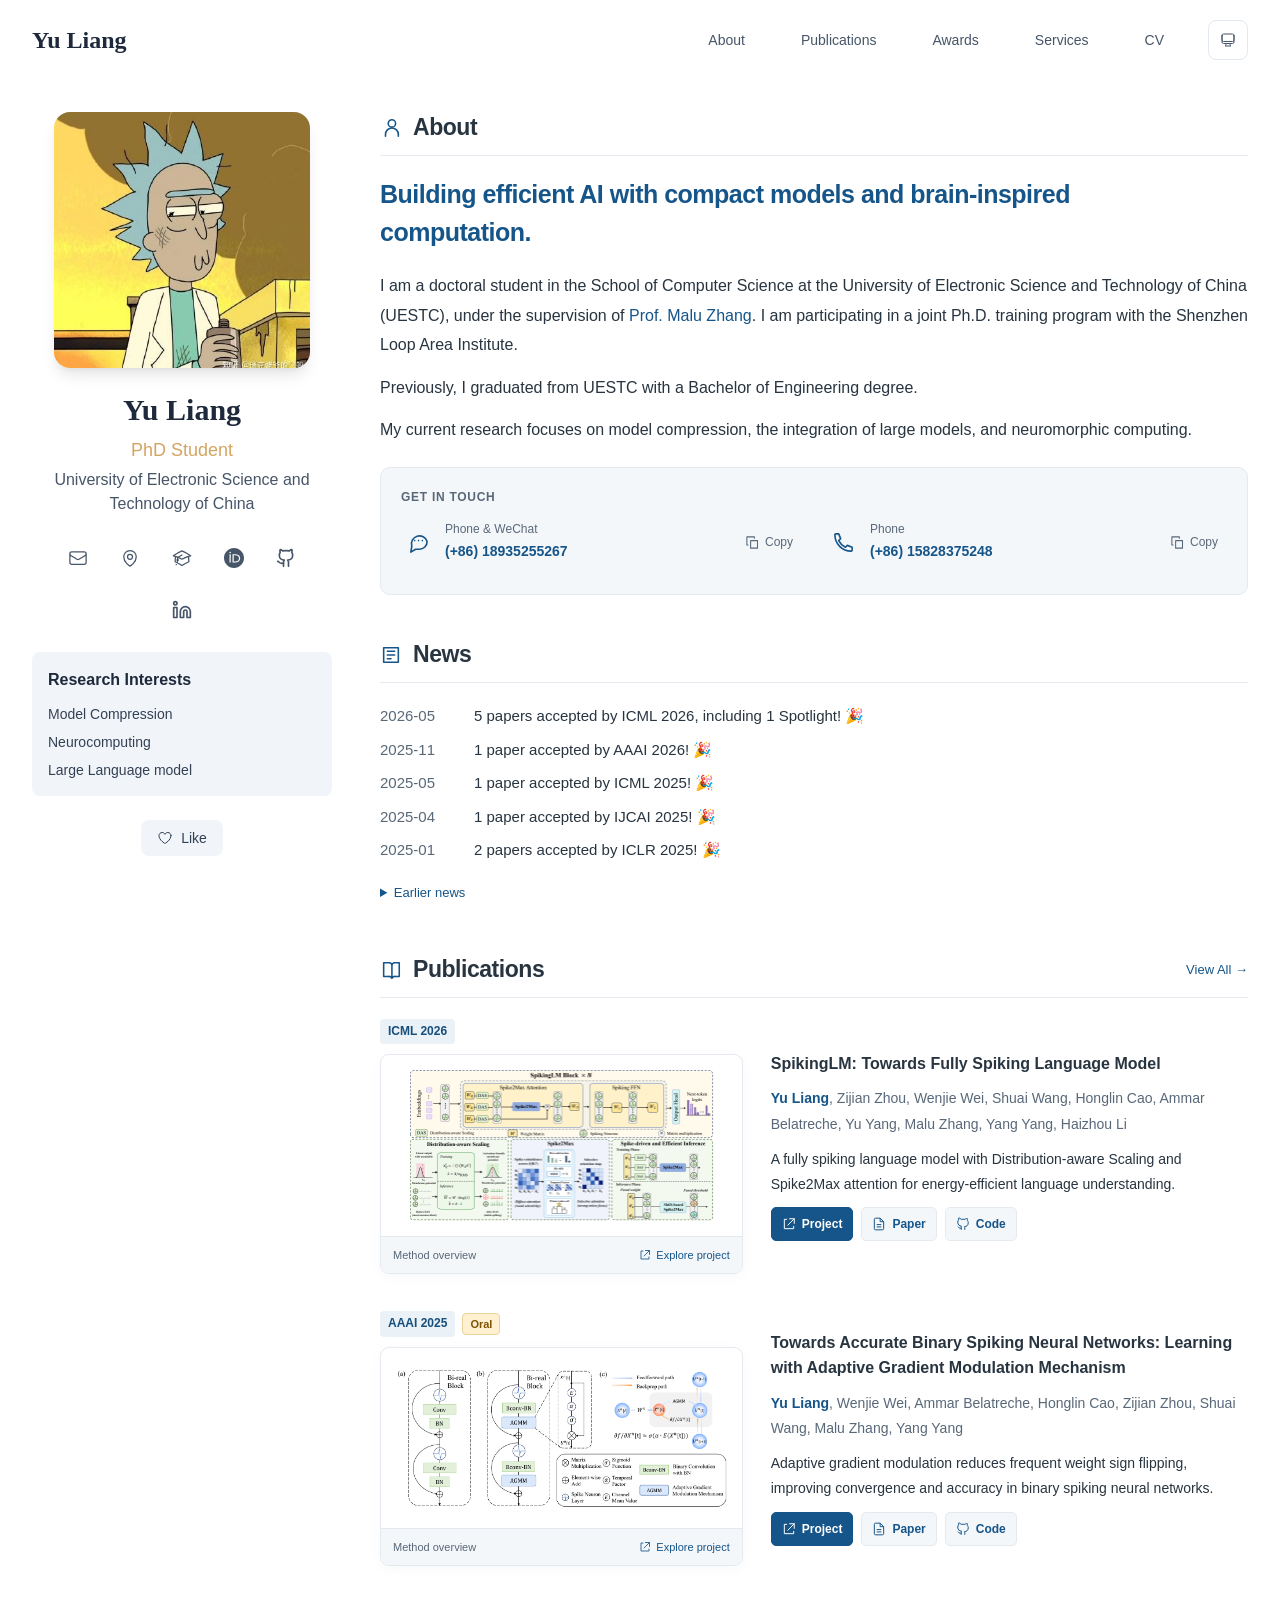
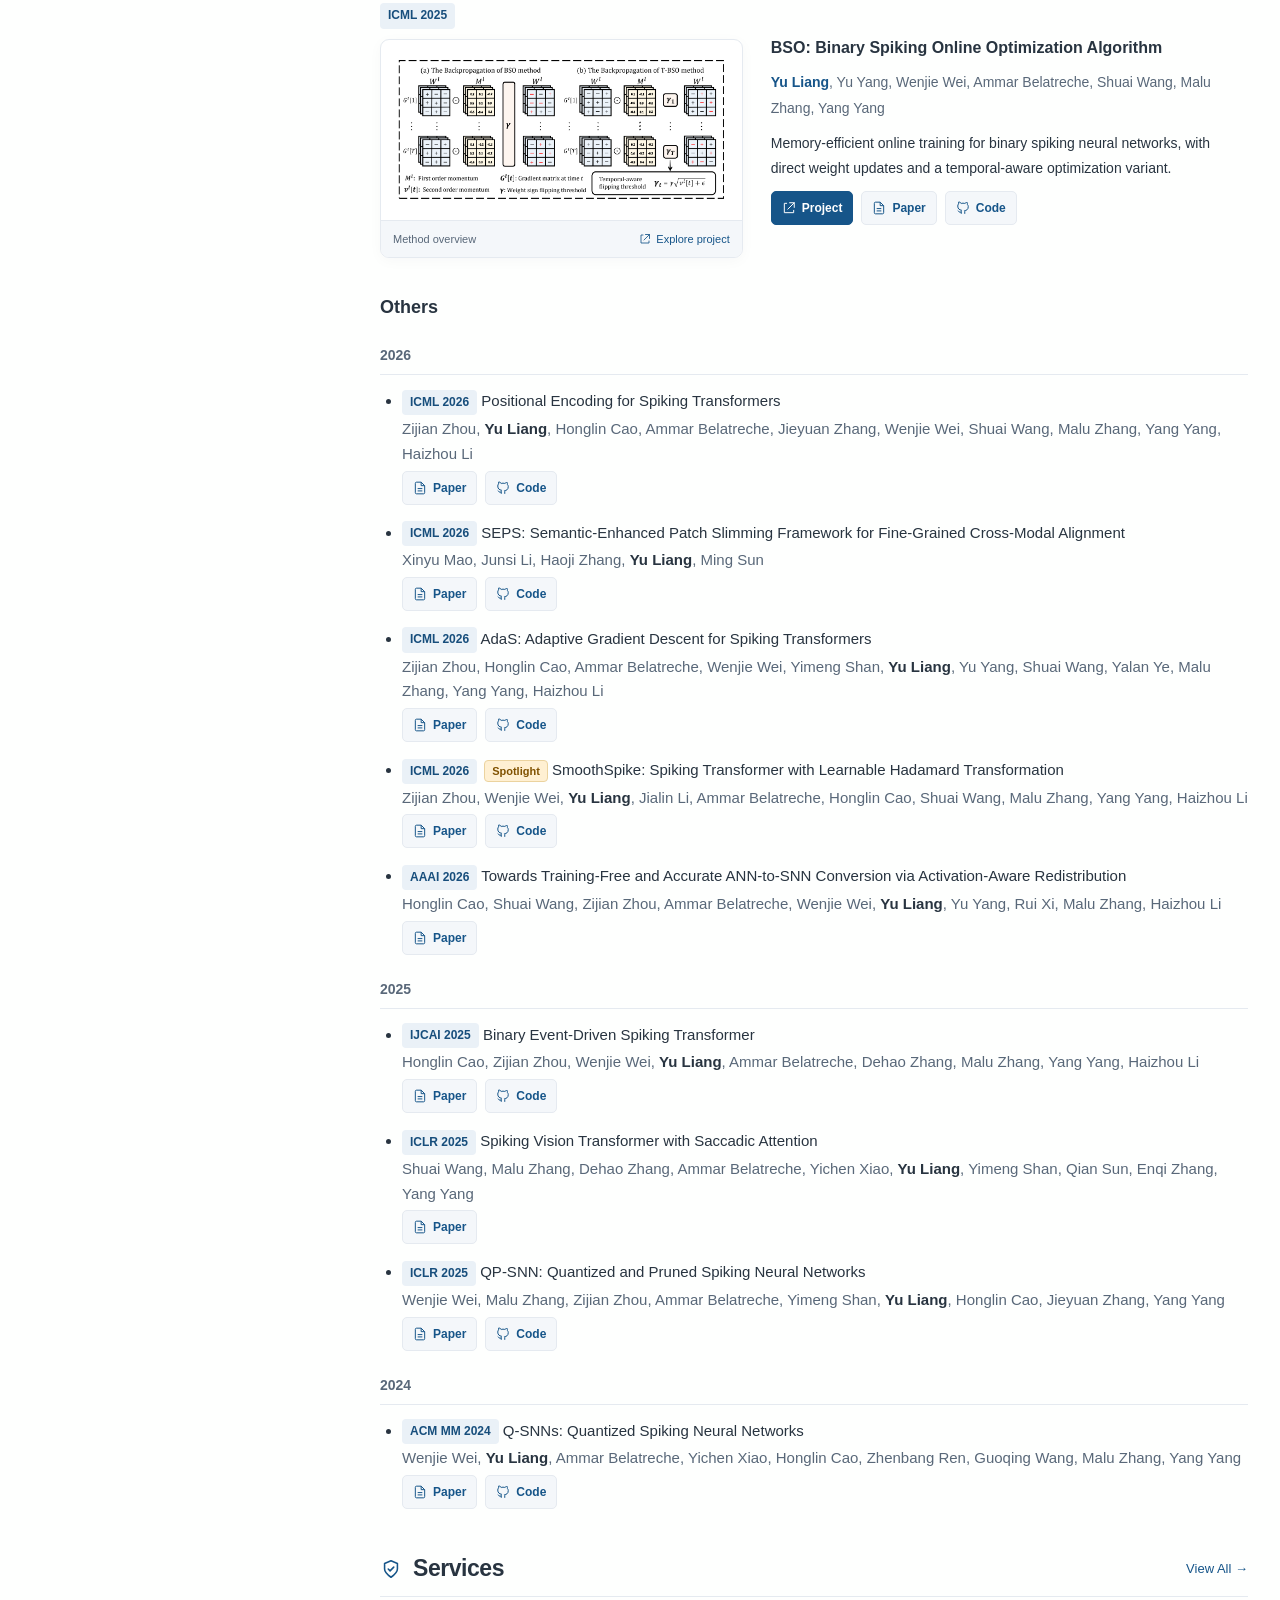
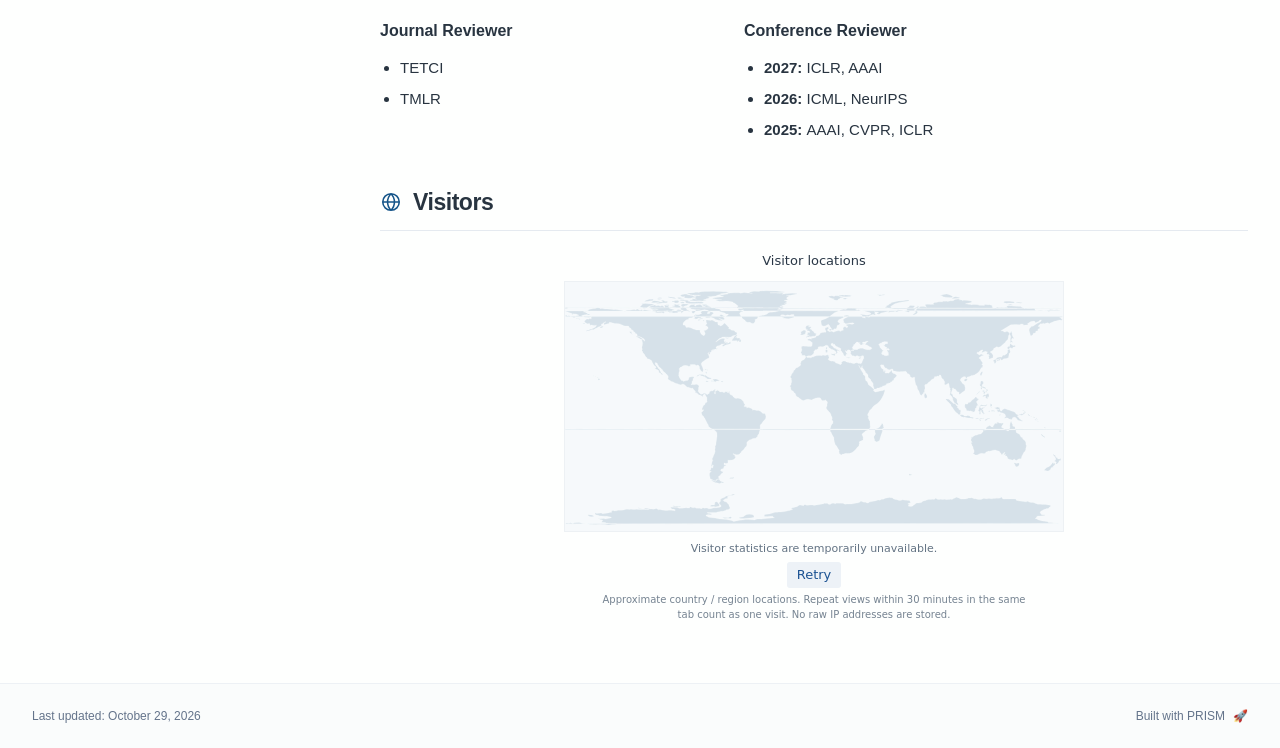
==== commit b4e46580: "Polish homepage figures contacts and visual styling" ====
--- a/index.html
+++ b/index.html
@@ -21,4 +21,4 @@
                 root.classList.add('light');
                 root.setAttribute('data-theme', 'light');
               }
-            </script><link rel="icon" href="/favicon.svg"/><script>document.querySelectorAll('body link[rel="icon"], body link[rel="apple-touch-icon"]').forEach(el => document.head.appendChild(el))</script><script src="/_next/static/chunks/polyfills-42372ed130431b0a.js" noModule=""></script><!-- discovery:start --><title>Yu Liang | Efficient AI | UESTC</title><meta name="description" content="Yu Liang is a PhD student at UESTC researching efficient AI, model compression, language models and neuromorphic computing. Explore publications, code and research projects."><meta name="author" content="Yu Liang"><link rel="canonical" href="https://hamings1.github.io/"><meta property="og:title" content="Yu Liang | Efficient AI | UESTC"><meta property="og:description" content="Yu Liang is a PhD student at UESTC researching efficient AI, model compression, language models and neuromorphic computing. Explore publications, code and research projects."><meta property="og:url" content="https://hamings1.github.io/"><meta property="og:type" content="website"><meta property="og:site_name" content="Yu Liang | Efficient AI"><meta name="twitter:card" content="summary"><meta name="twitter:title" content="Yu Liang | Efficient AI | UESTC"><meta name="twitter:description" content="Yu Liang is a PhD student at UESTC researching efficient AI, model compression, language models and neuromorphic computing. Explore publications, code and research projects."><link rel="icon" href="/favicon.svg"><link rel="stylesheet" href="/assets/discovery.css?v=20261028"><script src="/assets/discovery.js?v=20261028" defer=""></script><meta name="google-site-verification" content="Wrg7iuJLvga6M8JdAKe-ZBkK3zt0wc_cdAh7Vtug8M8"><script type="application/ld+json">{"@context":"https://schema.org","@type":"ProfilePage","@id":"https://hamings1.github.io/#profile","url":"https://hamings1.github.io/","mainEntity":{"@type":"Person","@id":"https://hamings1.github.io/#person","name":"Yu Liang","url":"https://hamings1.github.io/","image":"https://hamings1.github.io/bio.jpg","affiliation":{"@type":"CollegeOrUniversity","name":"University of Electronic Science and Technology of China","alternateName":"UESTC"},"knowsAbout":["Efficient AI","Model Compression","Language Models","Neuromorphic Computing"],"sameAs":["https://github.com/hamings1","https://www.linkedin.com/in/yu-liang-641685288"]}}</script><!-- discovery:end --></head><body class="font-sans antialiased"><div style="visibility:hidden"><nav class="fixed top-0 left-0 right-0 z-50" data-headlessui-state=""><div class="transition-all duration-300 ease-out bg-transparent" style="transform:translateY(-100px)"><div class="max-w-7xl mx-auto px-4 sm:px-6 lg:px-8"><div class="flex justify-between items-center h-16 lg:h-20"><div class="flex-shrink-0" tabindex="0"><a class="text-xl lg:text-2xl font-serif font-semibold text-primary hover:text-accent transition-colors duration-200" href="/">Yu Liang</a></div><div class="hidden lg:block"><div class="ml-10 flex items-center space-x-8"><div class="flex items-baseline space-x-8"><a class="relative px-3 py-2 text-sm font-medium transition-all duration-200 rounded hover:bg-accent/10 hover:shadow-sm text-primary" href="/"><span class="relative z-10">About</span><div class="absolute inset-0 bg-accent/10 rounded-lg"></div></a><a class="relative px-3 py-2 text-sm font-medium transition-all duration-200 rounded hover:bg-accent/10 hover:shadow-sm text-neutral-600 hover:text-primary" href="/publications/"><span class="relative z-10">Publications</span></a><a class="relative px-3 py-2 text-sm font-medium transition-all duration-200 rounded hover:bg-accent/10 hover:shadow-sm text-neutral-600 hover:text-primary" href="/awards/"><span class="relative z-10">Awards</span></a><a class="relative px-3 py-2 text-sm font-medium transition-all duration-200 rounded hover:bg-accent/10 hover:shadow-sm text-neutral-600 hover:text-primary" href="/services/"><span class="relative z-10">Services</span></a><a class="relative px-3 py-2 text-sm font-medium transition-all duration-200 rounded hover:bg-accent/10 hover:shadow-sm text-neutral-600 hover:text-primary" href="/cv/"><span class="relative z-10">CV</span></a></div><div class="flex items-center justify-center w-10 h-10 rounded-lg border border-neutral-200 dark:border-[rgba(148,163,184,0.24)] bg-background dark:bg-neutral-800"><div class="w-4 h-4 rounded-full bg-neutral-300 animate-pulse"></div></div></div></div><div class="lg:hidden flex items-center space-x-2"><div class="flex items-center justify-center w-10 h-10 rounded-lg border border-neutral-200 dark:border-[rgba(148,163,184,0.24)] bg-background dark:bg-neutral-800"><div class="w-4 h-4 rounded-full bg-neutral-300 animate-pulse"></div></div><button class="inline-flex items-center justify-center p-2 rounded-md text-neutral-600 hover:text-primary hover:bg-neutral-100 dark:hover:bg-neutral-800 focus:outline-none focus:ring-2 focus:ring-inset focus:ring-accent transition-colors duration-200" id="headlessui-disclosure-button-«R5pdb»" type="button" aria-expanded="false" data-headlessui-state=""><span class="sr-only">Open main menu</span><div><svg xmlns="http://www.w3.org/2000/svg" fill="none" viewBox="0 0 24 24" stroke-width="1.5" stroke="currentColor" aria-hidden="true" data-slot="icon" class="block h-6 w-6"><path stroke-linecap="round" stroke-linejoin="round" d="M3.75 6.75h16.5M3.75 12h16.5m-16.5 5.25h16.5"></path></svg></div></button></div></div></div></div></nav><main class="min-h-screen pt-16 lg:pt-20"><div class="max-w-6xl mx-auto px-4 sm:px-6 lg:px-8 py-8 bg-background min-h-screen"><div class="grid grid-cols-1 lg:grid-cols-3 gap-12"><div class="lg:col-span-1"><div class="sticky top-8" style="opacity:0;transform:translateY(20px)"><div class="w-64 h-64 mx-auto mb-6 rounded-2xl overflow-hidden shadow-lg hover:shadow-xl transition-all duration-200 hover:scale-105"><img alt="Yu Liang" width="256" height="256" decoding="async" data-nimg="1" class="w-full h-full object-cover object-[32%_center]" style="color:transparent" src="/bio.jpg"/></div><div class="text-center mb-6"><h1 class="text-3xl font-serif font-bold text-primary mb-2">Yu Liang</h1><p class="text-lg text-accent font-medium mb-1">PhD Student</p><p class="text-neutral-600 mb-2">University of Electronic Science and Technology of China</p></div><div class="flex flex-wrap justify-center gap-3 sm:gap-4 mb-6 relative px-2"><div class="relative"><button class="p-2 sm:p-2 transition-colors duration-200 text-neutral-600 dark:text-neutral-400 hover:text-accent" aria-label="Email"><svg xmlns="http://www.w3.org/2000/svg" fill="none" viewBox="0 0 24 24" stroke-width="1.5" stroke="currentColor" aria-hidden="true" data-slot="icon" class="h-5 w-5"><path stroke-linecap="round" stroke-linejoin="round" d="M21.75 6.75v10.5a2.25 2.25 0 0 1-2.25 2.25h-15a2.25 2.25 0 0 1-2.25-2.25V6.75m19.5 0A2.25 2.25 0 0 0 19.5 4.5h-15a2.25 2.25 0 0 0-2.25 2.25m19.5 0v.243a2.25 2.25 0 0 1-1.07 1.916l-7.5 4.615a2.25 2.25 0 0 1-2.36 0L3.32 8.91a2.25 2.25 0 0 1-1.07-1.916V6.75"></path></svg></button></div><div class="relative"><button class="p-2 sm:p-2 transition-colors duration-200 text-neutral-600 dark:text-neutral-400 hover:text-accent" aria-label="Location"><svg xmlns="http://www.w3.org/2000/svg" fill="none" viewBox="0 0 24 24" stroke-width="1.5" stroke="currentColor" aria-hidden="true" data-slot="icon" class="h-5 w-5"><path stroke-linecap="round" stroke-linejoin="round" d="M15 10.5a3 3 0 1 1-6 0 3 3 0 0 1 6 0Z"></path><path stroke-linecap="round" stroke-linejoin="round" d="M19.5 10.5c0 7.142-7.5 11.25-7.5 11.25S4.5 17.642 4.5 10.5a7.5 7.5 0 1 1 15 0Z"></path></svg></button></div><a href="https://scholar.google.com/citations?view_op=list_works&amp;hl=zh-CN&amp;hl=zh-CN&amp;user=cxsgMC8AAAAJ" target="_blank" rel="noopener noreferrer" class="p-2 sm:p-2 text-neutral-600 dark:text-neutral-400 hover:text-accent transition-colors duration-200" aria-label="Google Scholar"><svg xmlns="http://www.w3.org/2000/svg" fill="none" viewBox="0 0 24 24" stroke-width="1.5" stroke="currentColor" aria-hidden="true" data-slot="icon" class="h-5 w-5"><path stroke-linecap="round" stroke-linejoin="round" d="M4.26 10.147a60.438 60.438 0 0 0-.491 6.347A48.62 48.62 0 0 1 12 20.904a48.62 48.62 0 0 1 8.232-4.41 60.46 60.46 0 0 0-.491-6.347m-15.482 0a50.636 50.636 0 0 0-2.658-.813A59.906 59.906 0 0 1 12 3.493a59.903 59.903 0 0 1 10.399 5.84c-.896.248-1.783.52-2.658.814m-15.482 0A50.717 50.717 0 0 1 12 13.489a50.702 50.702 0 0 1 7.74-3.342M6.75 15a.75.75 0 1 0 0-1.5.75.75 0 0 0 0 1.5Zm0 0v-3.675A55.378 55.378 0 0 1 12 8.443m-7.007 11.55A5.981 5.981 0 0 0 6.75 15.75v-1.5"></path></svg></a><a href="https://orcid.org/0009-0003-6080-0173" target="_blank" rel="noopener noreferrer" class="p-2 sm:p-2 text-neutral-600 dark:text-neutral-400 hover:text-accent transition-colors duration-200" aria-label="ORCID"><svg viewBox="0 0 24 24" fill="currentColor" class="h-5 w-5" xmlns="http://www.w3.org/2000/svg"><path d="M12 0C5.372 0 0 5.372 0 12s5.372 12 12 12 12-5.372 12-12S18.628 0 12 0zM7.369 4.378c.525 0 .947.431.947.947s-.422.947-.947.947a.95.95 0 0 1-.947-.947c0-.525.422-.947.947-.947zm-.722 3.038h1.444v10.041H6.647V7.416zm3.562 0h3.9c3.712 0 5.344 2.653 5.344 5.025 0 2.578-2.016 5.025-5.325 5.025h-3.919V7.416zm1.444 1.303v7.444h2.297c3.272 0 4.022-2.484 4.022-3.722 0-2.016-1.284-3.722-4.097-3.722h-2.222z"></path></svg></a><a href="https://github.com/hamings1" target="_blank" rel="noopener noreferrer" class="p-2 sm:p-2 text-neutral-600 dark:text-neutral-400 hover:text-accent transition-colors duration-200" aria-label="GitHub"><svg xmlns="http://www.w3.org/2000/svg" width="24" height="24" viewBox="0 0 24 24" fill="none" stroke="currentColor" stroke-width="2" stroke-linecap="round" stroke-linejoin="round" class="lucide lucide-github h-5 w-5" aria-hidden="true"><path d="M15 22v-4a4.8 4.8 0 0 0-1-3.5c3 0 6-2 6-5.5.08-1.25-.27-2.48-1-3.5.28-1.15.28-2.35 0-3.5 0 0-1 0-3 1.5-2.64-.5-5.36-.5-8 0C6 2 5 2 5 2c-.3 1.15-.3 2.35 0 3.5A5.403 5.403 0 0 0 4 9c0 3.5 3 5.5 6 5.5-.39.49-.68 1.05-.85 1.65-.17.6-.22 1.23-.15 1.85v4"></path><path d="M9 18c-4.51 2-5-2-7-2"></path></svg></a><a href="https://www.linkedin.com/in/yu-liang-641685288" target="_blank" rel="noopener noreferrer" class="p-2 sm:p-2 text-neutral-600 dark:text-neutral-400 hover:text-accent transition-colors duration-200" aria-label="LinkedIn"><svg xmlns="http://www.w3.org/2000/svg" width="24" height="24" viewBox="0 0 24 24" fill="none" stroke="currentColor" stroke-width="2" stroke-linecap="round" stroke-linejoin="round" class="lucide lucide-linkedin h-5 w-5" aria-hidden="true"><path d="M16 8a6 6 0 0 1 6 6v7h-4v-7a2 2 0 0 0-2-2 2 2 0 0 0-2 2v7h-4v-7a6 6 0 0 1 6-6z"></path><rect width="4" height="12" x="2" y="9"></rect><circle cx="4" cy="4" r="2"></circle></svg></a></div><div class="bg-neutral-100 dark:bg-neutral-800 rounded-lg p-4 mb-6 hover:shadow-lg transition-all duration-200 hover:scale-[1.02]"><h3 class="font-semibold text-primary mb-3">Research Interests</h3><div class="space-y-2 text-sm text-neutral-700 dark:text-neutral-500"><div>Model Compression</div><div>Neurocomputing</div><div>Large Language model</div></div></div><div class="flex justify-center"><div class="relative"><button class="flex items-center space-x-2 px-4 py-2 rounded-lg font-medium text-sm transition-all duration-200 bg-neutral-100 dark:bg-neutral-800 text-neutral-700 dark:text-neutral-500 hover:bg-red-50 dark:hover:bg-red-900/20 hover:text-red-600 dark:hover:text-red-400 cursor-pointer" tabindex="0"><svg xmlns="http://www.w3.org/2000/svg" fill="none" viewBox="0 0 24 24" stroke-width="1.5" stroke="currentColor" aria-hidden="true" data-slot="icon" class="h-4 w-4"><path stroke-linecap="round" stroke-linejoin="round" d="M21 8.25c0-2.485-2.099-4.5-4.688-4.5-1.935 0-3.597 1.126-4.312 2.733-.715-1.607-2.377-2.733-4.313-2.733C5.1 3.75 3 5.765 3 8.25c0 7.22 9 12 9 12s9-4.78 9-12Z"></path></svg><span>Like</span></button></div></div></div></div><div class="lg:col-span-2 space-y-8"><section id="about" class="scroll-mt-24 space-y-8 home-content"><link rel="stylesheet" href="/assets/homepage.css?v=20261028-discovery"><section aria-label="About"><div class="home-heading"><h2><span aria-hidden="true">👋</span>About</h2></div><div class="home-about"><p class="research-statement">Building efficient AI with compact models and brain-inspired computation.</p><p>I am a doctoral student in the School of Computer Science at the University of Electronic Science and Technology of China (UESTC), under the supervision of <a href="https://www.en.scse.uestc.edu.cn/info/1085/2257.htm" target="_blank" rel="noopener noreferrer">Prof. Malu Zhang</a>. I am participating in a joint Ph.D. training program with the Shenzhen Loop Area Institute.</p><p>Previously, I graduated from UESTC with a Bachelor of Engineering degree.</p><p>My current research focuses on model compression, the integration of large models, and neuromorphic computing.</p><p class="contact-line">Please feel free to contact me via Phone: <a href="tel:+8618935255267">(+86) 18935255267</a> (also WeChat) / <a href="tel:+8615828375248">(+86) 15828375248</a>.</p></div></section><section aria-label="News"><div class="home-heading"><h2><span aria-hidden="true">🔥</span>News</h2></div><ul class="home-news"><li><time datetime="2026-05">2026-05</time><span>5 papers accepted by ICML 2026, including 1 Spotlight! 🎉</span></li><li><time datetime="2025-11">2025-11</time><span>1 paper accepted by AAAI 2026! 🎉</span></li><li><time datetime="2025-05">2025-05</time><span>1 paper accepted by ICML 2025! 🎉</span></li><li><time datetime="2025-04">2025-04</time><span>1 paper accepted by IJCAI 2025! 🎉</span></li><li><time datetime="2025-01">2025-01</time><span>2 papers accepted by ICLR 2025! 🎉</span></li></ul><details class="news-archive"><summary>Earlier news</summary><ul class="home-news"><li><time datetime="2024-12">2024-12</time><span>1 paper accepted by AAAI 2025 (Oral)! 🎉</span></li><li><time datetime="2024-07">2024-07</time><span>1 paper accepted by ACM Multimedia 2024! 🎉</span></li></ul></details></section><section aria-label="Publications"><div class="home-heading"><h2><span aria-hidden="true">📝</span>Publications</h2><a class="view-all" href="/publications/">View All →</a></div><div class="paper-list"><article class="paper-row" id="liang2026spikinglm"><a class="paper-figure" href="https://proceedings.mlr.press/v306/liang26ae.html" target="_blank" rel="noopener noreferrer" aria-label="Read SpikingLM: Towards Fully Spiking Language Model"><img src="/papers/spikinglm.png" alt="SpikingLM architecture with Distribution-aware Scaling and Spike2Max attention" width="1200" height="600" loading="lazy" decoding="async"><span class="paper-venue"><span class="venue-label">ICML 2026</span></span></a><div><h3 class="paper-title"><a href="https://proceedings.mlr.press/v306/liang26ae.html" target="_blank" rel="noopener noreferrer">SpikingLM: Towards Fully Spiking Language Model</a></h3><ul class="paper-details"><li class="paper-authors"><strong>Yu Liang</strong>, Zijian Zhou, Wenjie Wei, Shuai Wang, Honglin Cao, Ammar Belatreche, Yu Yang, Malu Zhang, Yang Yang, Haizhou Li</li><li>A fully spiking language model with Distribution-aware Scaling and Spike2Max attention for energy-efficient language understanding.</li><li><div class="paper-links"><a href="/projects/spikinglm/" class="paper-button project-button">Project →</a><a href="https://proceedings.mlr.press/v306/liang26ae.html" target="_blank" rel="noopener noreferrer" class="paper-button"><svg viewBox="0 0 24 24" fill="none" stroke="currentColor" stroke-width="1.7" aria-hidden="true"><path d="M14 2H6a2 2 0 0 0-2 2v16a2 2 0 0 0 2 2h12a2 2 0 0 0 2-2V8z M14 2v6h6 M8 13h8 M8 17h8"></path></svg>Paper</a><a href="https://github.com/hamings1/SpikingLM" target="_blank" rel="noopener noreferrer" class="paper-button"><svg viewBox="0 0 24 24" fill="none" stroke="currentColor" stroke-width="1.7" aria-hidden="true"><path d="M9 19c-4.3 1.3-4.3-2.2-6-2.7 M15 22v-3.4c0-1 .1-1.4-.5-2 3.3-.4 6.5-1.6 6.5-7a5.4 5.4 0 0 0-1.5-3.7c.2-.9.2-2.3-.2-3.3 0 0-1.3-.4-4.2 1.5a14 14 0 0 0-6.2 0C6 1.2 4.7 1.6 4.7 1.6c-.4 1-.4 2.4-.2 3.3A5.4 5.4 0 0 0 3 8.6c0 5.4 3.2 6.6 6.5 7-.6.6-.5 1-.5 2V22"></path></svg>Code</a></div></li></ul></div></article><article class="paper-row" id="liang2025towards"><a class="paper-figure" href="https://arxiv.org/abs/2502.14344" target="_blank" rel="noopener noreferrer" aria-label="Read Towards Accurate Binary Spiking Neural Networks: Learning with Adaptive Gradient Modulation Mechanism"><img src="/papers/agmm.png" alt="Network architecture and backpropagation of Adaptive Gradient Modulation Mechanism" width="1200" height="600" loading="lazy" decoding="async"><span class="paper-venue"><span class="venue-label">AAAI 2025</span><span class="paper-distinction">Oral</span></span></a><div><h3 class="paper-title"><a href="https://arxiv.org/abs/2502.14344" target="_blank" rel="noopener noreferrer">Towards Accurate Binary Spiking Neural Networks: Learning with Adaptive Gradient Modulation Mechanism</a></h3><ul class="paper-details"><li class="paper-authors"><strong>Yu Liang</strong>, Wenjie Wei, Ammar Belatreche, Honglin Cao, Zijian Zhou, Shuai Wang, Malu Zhang, Yang Yang</li><li>Adaptive gradient modulation reduces frequent weight sign flipping, improving convergence and accuracy in binary spiking neural networks.</li><li><div class="paper-links"><a href="/projects/agmm/" class="paper-button project-button">Project →</a><a href="https://arxiv.org/abs/2502.14344" target="_blank" rel="noopener noreferrer" class="paper-button"><svg viewBox="0 0 24 24" fill="none" stroke="currentColor" stroke-width="1.7" aria-hidden="true"><path d="M14 2H6a2 2 0 0 0-2 2v16a2 2 0 0 0 2 2h12a2 2 0 0 0 2-2V8z M14 2v6h6 M8 13h8 M8 17h8"></path></svg>Paper</a><a href="https://github.com/hamings1/AGMM" target="_blank" rel="noopener noreferrer" class="paper-button"><svg viewBox="0 0 24 24" fill="none" stroke="currentColor" stroke-width="1.7" aria-hidden="true"><path d="M9 19c-4.3 1.3-4.3-2.2-6-2.7 M15 22v-3.4c0-1 .1-1.4-.5-2 3.3-.4 6.5-1.6 6.5-7a5.4 5.4 0 0 0-1.5-3.7c.2-.9.2-2.3-.2-3.3 0 0-1.3-.4-4.2 1.5a14 14 0 0 0-6.2 0C6 1.2 4.7 1.6 4.7 1.6c-.4 1-.4 2.4-.2 3.3A5.4 5.4 0 0 0 3 8.6c0 5.4 3.2 6.6 6.5 7-.6.6-.5 1-.5 2V22"></path></svg>Code</a></div></li></ul></div></article><article class="paper-row" id="liang2025bso"><a class="paper-figure" href="https://arxiv.org/abs/2511.12502" target="_blank" rel="noopener noreferrer" aria-label="Read BSO: Binary Spiking Online Optimization Algorithm"><img src="/papers/bso.png" alt="Binary weight update strategies in BSO and temporal-aware T-BSO" width="1200" height="600" loading="lazy" decoding="async"><span class="paper-venue"><span class="venue-label">ICML 2025</span></span></a><div><h3 class="paper-title"><a href="https://arxiv.org/abs/2511.12502" target="_blank" rel="noopener noreferrer">BSO: Binary Spiking Online Optimization Algorithm</a></h3><ul class="paper-details"><li class="paper-authors"><strong>Yu Liang</strong>, Yu Yang, Wenjie Wei, Ammar Belatreche, Shuai Wang, Malu Zhang, Yang Yang</li><li>Memory-efficient online training for binary spiking neural networks, with direct weight updates and a temporal-aware optimization variant.</li><li><div class="paper-links"><a href="/projects/bso/" class="paper-button project-button">Project →</a><a href="https://arxiv.org/abs/2511.12502" target="_blank" rel="noopener noreferrer" class="paper-button"><svg viewBox="0 0 24 24" fill="none" stroke="currentColor" stroke-width="1.7" aria-hidden="true"><path d="M14 2H6a2 2 0 0 0-2 2v16a2 2 0 0 0 2 2h12a2 2 0 0 0 2-2V8z M14 2v6h6 M8 13h8 M8 17h8"></path></svg>Paper</a><a href="https://github.com/hamings1/BSO" target="_blank" rel="noopener noreferrer" class="paper-button"><svg viewBox="0 0 24 24" fill="none" stroke="currentColor" stroke-width="1.7" aria-hidden="true"><path d="M9 19c-4.3 1.3-4.3-2.2-6-2.7 M15 22v-3.4c0-1 .1-1.4-.5-2 3.3-.4 6.5-1.6 6.5-7a5.4 5.4 0 0 0-1.5-3.7c.2-.9.2-2.3-.2-3.3 0 0-1.3-.4-4.2 1.5a14 14 0 0 0-6.2 0C6 1.2 4.7 1.6 4.7 1.6c-.4 1-.4 2.4-.2 3.3A5.4 5.4 0 0 0 3 8.6c0 5.4 3.2 6.6 6.5 7-.6.6-.5 1-.5 2V22"></path></svg>Code</a></div></li></ul></div></article></div><section id="other-publications" aria-label="Other Publications" class="other-publications"><h3>Others</h3><section class="publication-year" aria-label="2026 publications"><h4>2026</h4><ul class="other-paper-list"><li id="zhou2026positional" class="other-paper"><div class="other-paper-title"><span class="other-paper-venue"><span class="venue-label">ICML 2026</span></span> <a href="https://proceedings.mlr.press/v306/zhou26ab.html" target="_blank" rel="noopener noreferrer">Positional Encoding for Spiking Transformers</a></div><div class="other-paper-authors">Zijian Zhou, <strong>Yu Liang</strong>, Honglin Cao, Ammar Belatreche, Jieyuan Zhang, Wenjie Wei, Shuai Wang, Malu Zhang, Yang Yang, Haizhou Li</div><div class="paper-links"><a href="https://proceedings.mlr.press/v306/zhou26ab.html" target="_blank" rel="noopener noreferrer" class="paper-button"><svg viewBox="0 0 24 24" fill="none" stroke="currentColor" stroke-width="1.7" aria-hidden="true"><path d="M14 2H6a2 2 0 0 0-2 2v16a2 2 0 0 0 2 2h12a2 2 0 0 0 2-2V8z M14 2v6h6 M8 13h8 M8 17h8"></path></svg>Paper</a><a href="https://github.com/CayleyZ/SPE" target="_blank" rel="noopener noreferrer" class="paper-button"><svg viewBox="0 0 24 24" fill="none" stroke="currentColor" stroke-width="1.7" aria-hidden="true"><path d="M9 19c-4.3 1.3-4.3-2.2-6-2.7 M15 22v-3.4c0-1 .1-1.4-.5-2 3.3-.4 6.5-1.6 6.5-7a5.4 5.4 0 0 0-1.5-3.7c.2-.9.2-2.3-.2-3.3 0 0-1.3-.4-4.2 1.5a14 14 0 0 0-6.2 0C6 1.2 4.7 1.6 4.7 1.6c-.4 1-.4 2.4-.2 3.3A5.4 5.4 0 0 0 3 8.6c0 5.4 3.2 6.6 6.5 7-.6.6-.5 1-.5 2V22"></path></svg>Code</a></div></li><li id="mao2026seps" class="other-paper"><div class="other-paper-title"><span class="other-paper-venue"><span class="venue-label">ICML 2026</span></span> <a href="https://proceedings.mlr.press/v306/mao26d.html" target="_blank" rel="noopener noreferrer">SEPS: Semantic-Enhanced Patch Slimming Framework for Fine-Grained Cross-Modal Alignment</a></div><div class="other-paper-authors">Xinyu Mao, Junsi Li, Haoji Zhang, <strong>Yu Liang</strong>, Ming Sun</div><div class="paper-links"><a href="https://proceedings.mlr.press/v306/mao26d.html" target="_blank" rel="noopener noreferrer" class="paper-button"><svg viewBox="0 0 24 24" fill="none" stroke="currentColor" stroke-width="1.7" aria-hidden="true"><path d="M14 2H6a2 2 0 0 0-2 2v16a2 2 0 0 0 2 2h12a2 2 0 0 0 2-2V8z M14 2v6h6 M8 13h8 M8 17h8"></path></svg>Paper</a><a href="https://github.com/Sweet4tars/seps" target="_blank" rel="noopener noreferrer" class="paper-button"><svg viewBox="0 0 24 24" fill="none" stroke="currentColor" stroke-width="1.7" aria-hidden="true"><path d="M9 19c-4.3 1.3-4.3-2.2-6-2.7 M15 22v-3.4c0-1 .1-1.4-.5-2 3.3-.4 6.5-1.6 6.5-7a5.4 5.4 0 0 0-1.5-3.7c.2-.9.2-2.3-.2-3.3 0 0-1.3-.4-4.2 1.5a14 14 0 0 0-6.2 0C6 1.2 4.7 1.6 4.7 1.6c-.4 1-.4 2.4-.2 3.3A5.4 5.4 0 0 0 3 8.6c0 5.4 3.2 6.6 6.5 7-.6.6-.5 1-.5 2V22"></path></svg>Code</a></div></li><li id="zhou2026adas" class="other-paper"><div class="other-paper-title"><span class="other-paper-venue"><span class="venue-label">ICML 2026</span></span> <a href="https://proceedings.mlr.press/v306/zhou26d.html" target="_blank" rel="noopener noreferrer">AdaS: Adaptive Gradient Descent for Spiking Transformers</a></div><div class="other-paper-authors">Zijian Zhou, Honglin Cao, Ammar Belatreche, Wenjie Wei, Yimeng Shan, <strong>Yu Liang</strong>, Yu Yang, Shuai Wang, Yalan Ye, Malu Zhang, Yang Yang, Haizhou Li</div><div class="paper-links"><a href="https://proceedings.mlr.press/v306/zhou26d.html" target="_blank" rel="noopener noreferrer" class="paper-button"><svg viewBox="0 0 24 24" fill="none" stroke="currentColor" stroke-width="1.7" aria-hidden="true"><path d="M14 2H6a2 2 0 0 0-2 2v16a2 2 0 0 0 2 2h12a2 2 0 0 0 2-2V8z M14 2v6h6 M8 13h8 M8 17h8"></path></svg>Paper</a><a href="https://github.com/CayleyZ/AdaS" target="_blank" rel="noopener noreferrer" class="paper-button"><svg viewBox="0 0 24 24" fill="none" stroke="currentColor" stroke-width="1.7" aria-hidden="true"><path d="M9 19c-4.3 1.3-4.3-2.2-6-2.7 M15 22v-3.4c0-1 .1-1.4-.5-2 3.3-.4 6.5-1.6 6.5-7a5.4 5.4 0 0 0-1.5-3.7c.2-.9.2-2.3-.2-3.3 0 0-1.3-.4-4.2 1.5a14 14 0 0 0-6.2 0C6 1.2 4.7 1.6 4.7 1.6c-.4 1-.4 2.4-.2 3.3A5.4 5.4 0 0 0 3 8.6c0 5.4 3.2 6.6 6.5 7-.6.6-.5 1-.5 2V22"></path></svg>Code</a></div></li><li id="zhou2026smoothspike" class="other-paper"><div class="other-paper-title"><span class="other-paper-venue"><span class="venue-label">ICML 2026</span><span class="paper-distinction">Spotlight</span></span> <a href="https://proceedings.mlr.press/v306/zhou26ax.html" target="_blank" rel="noopener noreferrer">SmoothSpike: Spiking Transformer with Learnable Hadamard Transformation</a></div><div class="other-paper-authors">Zijian Zhou, Wenjie Wei, <strong>Yu Liang</strong>, Jialin Li, Ammar Belatreche, Honglin Cao, Shuai Wang, Malu Zhang, Yang Yang, Haizhou Li</div><div class="paper-links"><a href="https://proceedings.mlr.press/v306/zhou26ax.html" target="_blank" rel="noopener noreferrer" class="paper-button"><svg viewBox="0 0 24 24" fill="none" stroke="currentColor" stroke-width="1.7" aria-hidden="true"><path d="M14 2H6a2 2 0 0 0-2 2v16a2 2 0 0 0 2 2h12a2 2 0 0 0 2-2V8z M14 2v6h6 M8 13h8 M8 17h8"></path></svg>Paper</a><a href="https://github.com/CayleyZ/SmoothSpike" target="_blank" rel="noopener noreferrer" class="paper-button"><svg viewBox="0 0 24 24" fill="none" stroke="currentColor" stroke-width="1.7" aria-hidden="true"><path d="M9 19c-4.3 1.3-4.3-2.2-6-2.7 M15 22v-3.4c0-1 .1-1.4-.5-2 3.3-.4 6.5-1.6 6.5-7a5.4 5.4 0 0 0-1.5-3.7c.2-.9.2-2.3-.2-3.3 0 0-1.3-.4-4.2 1.5a14 14 0 0 0-6.2 0C6 1.2 4.7 1.6 4.7 1.6c-.4 1-.4 2.4-.2 3.3A5.4 5.4 0 0 0 3 8.6c0 5.4 3.2 6.6 6.5 7-.6.6-.5 1-.5 2V22"></path></svg>Code</a></div></li><li id="cao2026training" class="other-paper"><div class="other-paper-title"><span class="other-paper-venue"><span class="venue-label">AAAI 2026</span></span> <a href="https://ojs.aaai.org/index.php/AAAI/article/view/37148" target="_blank" rel="noopener noreferrer">Towards Training-Free and Accurate ANN-to-SNN Conversion via Activation-Aware Redistribution</a></div><div class="other-paper-authors">Honglin Cao, Shuai Wang, Zijian Zhou, Ammar Belatreche, Wenjie Wei, <strong>Yu Liang</strong>, Yu Yang, Rui Xi, Malu Zhang, Haizhou Li</div><div class="paper-links"><a href="https://ojs.aaai.org/index.php/AAAI/article/view/37148" target="_blank" rel="noopener noreferrer" class="paper-button"><svg viewBox="0 0 24 24" fill="none" stroke="currentColor" stroke-width="1.7" aria-hidden="true"><path d="M14 2H6a2 2 0 0 0-2 2v16a2 2 0 0 0 2 2h12a2 2 0 0 0 2-2V8z M14 2v6h6 M8 13h8 M8 17h8"></path></svg>Paper</a></div></li></ul></section><section class="publication-year" aria-label="2025 publications"><h4>2025</h4><ul class="other-paper-list"><li id="cao2025binary" class="other-paper"><div class="other-paper-title"><span class="other-paper-venue"><span class="venue-label">IJCAI 2025</span></span> <a href="https://www.ijcai.org/proceedings/2025/458" target="_blank" rel="noopener noreferrer">Binary Event-Driven Spiking Transformer</a></div><div class="other-paper-authors">Honglin Cao, Zijian Zhou, Wenjie Wei, <strong>Yu Liang</strong>, Ammar Belatreche, Dehao Zhang, Malu Zhang, Yang Yang, Haizhou Li</div><div class="paper-links"><a href="https://www.ijcai.org/proceedings/2025/458" target="_blank" rel="noopener noreferrer" class="paper-button"><svg viewBox="0 0 24 24" fill="none" stroke="currentColor" stroke-width="1.7" aria-hidden="true"><path d="M14 2H6a2 2 0 0 0-2 2v16a2 2 0 0 0 2 2h12a2 2 0 0 0 2-2V8z M14 2v6h6 M8 13h8 M8 17h8"></path></svg>Paper</a><a href="https://github.com/CaoHLin/BESTFormer" target="_blank" rel="noopener noreferrer" class="paper-button"><svg viewBox="0 0 24 24" fill="none" stroke="currentColor" stroke-width="1.7" aria-hidden="true"><path d="M9 19c-4.3 1.3-4.3-2.2-6-2.7 M15 22v-3.4c0-1 .1-1.4-.5-2 3.3-.4 6.5-1.6 6.5-7a5.4 5.4 0 0 0-1.5-3.7c.2-.9.2-2.3-.2-3.3 0 0-1.3-.4-4.2 1.5a14 14 0 0 0-6.2 0C6 1.2 4.7 1.6 4.7 1.6c-.4 1-.4 2.4-.2 3.3A5.4 5.4 0 0 0 3 8.6c0 5.4 3.2 6.6 6.5 7-.6.6-.5 1-.5 2V22"></path></svg>Code</a></div></li><li id="wang2025spiking" class="other-paper"><div class="other-paper-title"><span class="other-paper-venue"><span class="venue-label">ICLR 2025</span></span> <a href="https://arxiv.org/abs/2502.12677" target="_blank" rel="noopener noreferrer">Spiking Vision Transformer with Saccadic Attention</a></div><div class="other-paper-authors">Shuai Wang, Malu Zhang, Dehao Zhang, Ammar Belatreche, Yichen Xiao, <strong>Yu Liang</strong>, Yimeng Shan, Qian Sun, Enqi Zhang, Yang Yang</div><div class="paper-links"><a href="https://arxiv.org/abs/2502.12677" target="_blank" rel="noopener noreferrer" class="paper-button"><svg viewBox="0 0 24 24" fill="none" stroke="currentColor" stroke-width="1.7" aria-hidden="true"><path d="M14 2H6a2 2 0 0 0-2 2v16a2 2 0 0 0 2 2h12a2 2 0 0 0 2-2V8z M14 2v6h6 M8 13h8 M8 17h8"></path></svg>Paper</a></div></li><li id="wei2025qp" class="other-paper"><div class="other-paper-title"><span class="other-paper-venue"><span class="venue-label">ICLR 2025</span></span> <a href="https://arxiv.org/abs/2502.05905" target="_blank" rel="noopener noreferrer">QP-SNN: Quantized and Pruned Spiking Neural Networks</a></div><div class="other-paper-authors">Wenjie Wei, Malu Zhang, Zijian Zhou, Ammar Belatreche, Yimeng Shan, <strong>Yu Liang</strong>, Honglin Cao, Jieyuan Zhang, Yang Yang</div><div class="paper-links"><a href="https://arxiv.org/abs/2502.05905" target="_blank" rel="noopener noreferrer" class="paper-button"><svg viewBox="0 0 24 24" fill="none" stroke="currentColor" stroke-width="1.7" aria-hidden="true"><path d="M14 2H6a2 2 0 0 0-2 2v16a2 2 0 0 0 2 2h12a2 2 0 0 0 2-2V8z M14 2v6h6 M8 13h8 M8 17h8"></path></svg>Paper</a><a href="https://github.com/Wenjie-Wei/QP-SNN" target="_blank" rel="noopener noreferrer" class="paper-button"><svg viewBox="0 0 24 24" fill="none" stroke="currentColor" stroke-width="1.7" aria-hidden="true"><path d="M9 19c-4.3 1.3-4.3-2.2-6-2.7 M15 22v-3.4c0-1 .1-1.4-.5-2 3.3-.4 6.5-1.6 6.5-7a5.4 5.4 0 0 0-1.5-3.7c.2-.9.2-2.3-.2-3.3 0 0-1.3-.4-4.2 1.5a14 14 0 0 0-6.2 0C6 1.2 4.7 1.6 4.7 1.6c-.4 1-.4 2.4-.2 3.3A5.4 5.4 0 0 0 3 8.6c0 5.4 3.2 6.6 6.5 7-.6.6-.5 1-.5 2V22"></path></svg>Code</a></div></li></ul></section><section class="publication-year" aria-label="2024 publications"><h4>2024</h4><ul class="other-paper-list"><li id="wei2024q" class="other-paper"><div class="other-paper-title"><span class="other-paper-venue"><span class="venue-label">ACM MM 2024</span></span> <a href="https://arxiv.org/abs/2406.13672" target="_blank" rel="noopener noreferrer">Q-SNNs: Quantized Spiking Neural Networks</a></div><div class="other-paper-authors">Wenjie Wei, <strong>Yu Liang</strong>, Ammar Belatreche, Yichen Xiao, Honglin Cao, Zhenbang Ren, Guoqing Wang, Malu Zhang, Yang Yang</div><div class="paper-links"><a href="https://arxiv.org/abs/2406.13672" target="_blank" rel="noopener noreferrer" class="paper-button"><svg viewBox="0 0 24 24" fill="none" stroke="currentColor" stroke-width="1.7" aria-hidden="true"><path d="M14 2H6a2 2 0 0 0-2 2v16a2 2 0 0 0 2 2h12a2 2 0 0 0 2-2V8z M14 2v6h6 M8 13h8 M8 17h8"></path></svg>Paper</a><a href="https://github.com/Wenjie-Wei/Q-SNNs" target="_blank" rel="noopener noreferrer" class="paper-button"><svg viewBox="0 0 24 24" fill="none" stroke="currentColor" stroke-width="1.7" aria-hidden="true"><path d="M9 19c-4.3 1.3-4.3-2.2-6-2.7 M15 22v-3.4c0-1 .1-1.4-.5-2 3.3-.4 6.5-1.6 6.5-7a5.4 5.4 0 0 0-1.5-3.7c.2-.9.2-2.3-.2-3.3 0 0-1.3-.4-4.2 1.5a14 14 0 0 0-6.2 0C6 1.2 4.7 1.6 4.7 1.6c-.4 1-.4 2.4-.2 3.3A5.4 5.4 0 0 0 3 8.6c0 5.4 3.2 6.6 6.5 7-.6.6-.5 1-.5 2V22"></path></svg>Code</a></div></li></ul></section></section></section><section id="services" aria-label="Services"><div class="home-heading"><h2><span aria-hidden="true">🤝</span>Services</h2><a class="view-all" href="/services/">View All →</a></div><div class="home-services"><div><h3>Journal Reviewer</h3><ul><li>TETCI</li><li>TMLR</li></ul></div><div><h3>Conference Reviewer</h3><ul><li><strong>2027: </strong>ICLR, AAAI</li><li><strong>2026: </strong>ICML, NeurIPS</li><li><strong>2025: </strong>AAAI, CVPR, ICLR</li></ul></div></div></section><section aria-label="Visitors"><div class="home-heading"><h2><span aria-hidden="true">🌍</span>Visitors</h2></div><iframe class="visitor-frame" src="/visitors.html?v=cloudflare1" title="Visitor locations around the world"></iframe></section></section></div></div></div><!--$--><!--/$--><!--$--><!--/$--></main><footer class="border-t border-neutral-200/50 bg-neutral-50/50 dark:bg-neutral-900/50 dark:border-neutral-700/50"><div class="max-w-6xl mx-auto px-4 sm:px-6 lg:px-8 py-6"><div class="flex flex-col sm:flex-row justify-between items-center gap-2"><p class="text-xs text-neutral-500">Last updated: <!-- -->October 28, 2026</p><p class="text-xs text-neutral-500 flex items-center"><a href="https://github.com/xyjoey/PRISM" target="_blank" rel="noopener noreferrer">Built with PRISM</a><span class="ml-2">🚀</span></p></div></div></footer></div><script src="/_next/static/chunks/webpack-af78f5c2c11af041.js" async=""></script><script>(self.__next_f=self.__next_f||[]).push([0])</script><script>self.__next_f.push([1,"1:\"$Sreact.fragment\"\n2:I[3719,[\"17\",\"static/chunks/17-9c04c9413a9f9f1f.js\",\"874\",\"static/chunks/874-6cc630662f3664af.js\",\"862\",\"static/chunks/862-15038af301665bb3.js\",\"177\",\"static/chunks/app/layout-24a2ef7cd5fed40f.js\"],\"ThemeProvider\"]\n3:I[768,[\"17\",\"static/chunks/17-9c04c9413a9f9f1f.js\",\"874\",\"static/chunks/874-6cc630662f3664af.js\",\"862\",\"static/chunks/862-15038af301665bb3.js\",\"177\",\"static/chunks/app/layout-24a2ef7cd5fed40f.js\"],\"default\"]\n4:I[7555,[],\"\"]\n5:I[1295,[],\"\"]\n6:I[2548,[\"17\",\"static/chunks/17-9c04c9413a9f9f1f.js\",\"874\",\"static/chunks/874-6cc630662f3664af.js\",\"862\",\"static/chunks/862-15038af301665bb3.js\",\"177\",\"static/chunks/app/layout-24a2ef7cd5fed40f.js\"],\"default\"]\n7:I[7437,[\"17\",\"static/chunks/17-9c04c9413a9f9f1f.js\",\"178\",\"static/chunks/178-595a94b9af1e67b5.js\",\"874\",\"static/chunks/874-6cc630662f3664af.js\",\"748\",\"static/chunks/748-b0753eeaf12cb586.js\",\"974\",\"static/chunks/app/page-c1008cc5483acef4.js\"],\"default\"]\n8:I[9507,[\"17\",\"static/chunks/17-9c04c9413a9f9f1f.js\",\"178\",\"static/chunks/178-595a94b9af1e67b5.js\",\"874\",\"static/chunks/874-6cc630662f3664af.js\",\"748\",\"static/chunks/748-b0753eeaf12cb586.js\",\"974\",\"static/chunks/app/page-c1008cc5483acef4.js\"],\"default\"]\n9:I[5218,[\"17\",\"static/chunks/17-9c04c9413a9f9f1f.js\",\"178\",\"static/chunks/178-595a94b9af1e67b5.js\",\"874\",\"static/chunks/874-6cc630662f3664af.js\",\"748\",\"static/chunks/748-b0753eeaf12cb586.js\",\"974\",\"static/chunks/app/page-c1008cc5483acef4.js\"],\"default\"]\na:I[1990,[\"17\",\"static/chunks/17-9c04c9413a9f9f1f.js\",\"178\",\"static/chunks/178-595a94b9af1e67b5.js\",\"874\",\"static/chunks/874-6cc630662f3664af.js\",\"748\",\"static/chunks/748-b0753eeaf12cb586.js\",\"974\",\"static/chunks/app/page-c1008cc5483acef4.js\"],\"default\"]\nb:I[9665,[],\"MetadataBoundary\"]\nd:I[9665,[],\"OutletBoundary\"]\n10:I[4911,[],\"AsyncMetadataOutlet\"]\n12:I[9665,[],\"ViewportBoundary\"]\n14:I[6614,[],\"\"]\n:HL[\"/_next/static/css/92b53c90e215dddf.css\",\"style\"]\n"])</script><script>self.__next_f.push([1,"0:{\"P\":null,\"b\":\"CWjEt0rLwIhY58VJ8p-AG\",\"p\":\"\",\"c\":[\"\",\"\"],\"i\":false,\"f\":[[[\"\",{\"children\":[\"__PAGE__\",{}]},\"$undefined\",\"$undefined\",true],[\"\",[\"$\",\"$1\",\"c\",{\"children\":[[[\"$\",\"link\",\"0\",{\"rel\":\"stylesheet\",\"href\":\"/_next/static/css/92b53c90e215dddf.css\",\"precedence\":\"next\",\"crossOrigin\":\"$undefined\",\"nonce\":\"$undefined\"}]],[\"$\",\"html\",null,{\"lang\":\"en\",\"className\":\"scroll-smooth\",\"suppressHydrationWarning\":true,\"children\":[[\"$\",\"head\",null,{\"children\":[[\"$\",\"link\",null,{\"rel\":\"icon\",\"href\":\"/favicon.svg\",\"type\":\"image/svg+xml\"}],[\"$\",\"link\",null,{\"rel\":\"dns-prefetch\",\"href\":\"https://google-fonts.jialeliu.com\"}],[\"$\",\"link\",null,{\"rel\":\"preconnect\",\"href\":\"https://google-fonts.jialeliu.com\",\"crossOrigin\":\"\"}],[\"$\",\"link\",null,{\"rel\":\"preload\",\"as\":\"style\",\"href\":\"https://google-fonts.jialeliu.com/css2?family=Inter:wght@300;400;500;600;700&family=Crimson+Text:ital,wght@0,400;0,600;1,400&display=swap\"}],[\"$\",\"link\",null,{\"rel\":\"stylesheet\",\"id\":\"gfonts-css\",\"href\":\"https://google-fonts.jialeliu.com/css2?family=Inter:wght@300;400;500;600;700&family=Crimson+Text:ital,wght@0,400;0,600;1,400&display=swap\",\"media\":\"print\"}],[\"$\",\"script\",null,{\"dangerouslySetInnerHTML\":{\"__html\":\"\\n              (function(){\\n                var l = document.getElementById('gfonts-css');\\n                if (!l) return;\\n                if (l.media !== 'all') {\\n                  l.addEventListener('load', function(){ try { l.media = 'all'; } catch(e){} });\\n                }\\n              })();\\n            \"}}],[\"$\",\"noscript\",null,{\"children\":[\"$\",\"link\",null,{\"rel\":\"stylesheet\",\"href\":\"https://google-fonts.jialeliu.com/css2?family=Inter:wght@300;400;500;600;700&family=Crimson+Text:ital,wght@0,400;0,600;1,400&display=swap\"}]}],[\"$\",\"script\",null,{\"dangerouslySetInnerHTML\":{\"__html\":\"\\n              try {\\n                const theme = localStorage.getItem('theme-storage');\\n                const parsed = theme ? JSON.parse(theme) : null;\\n                const setting = parsed?.state?.theme || 'system';\\n                const prefersDark = typeof window !== 'undefined' && window.matchMedia && window.matchMedia('(prefers-color-scheme: dark)').matches;\\n                const effective = setting === 'dark' ? 'dark' : (setting === 'light' ? 'light' : (prefersDark ? 'dark' : 'light'));\\n                var root = document.documentElement;\\n                root.classList.add(effective);\\n                root.setAttribute('data-theme', effective);\\n              } catch (e) {\\n                var root = document.documentElement;\\n                root.classList.add('light');\\n                root.setAttribute('data-theme', 'light');\\n              }\\n            \"}}],[\"$\",\"link\",null,{\"rel\":\"stylesheet\",\"href\":\"/assets/discovery.css?v=20261028\"}],[\"$\",\"script\",null,{\"src\":\"/assets/discovery.js?v=20261028\",\"defer\":true}],[\"$\",\"meta\",null,{\"name\":\"google-site-verification\",\"content\":\"Wrg7iuJLvga6M8JdAKe-ZBkK3zt0wc_cdAh7Vtug8M8\"}],[\"$\",\"script\",null,{\"type\":\"application/ld+json\",\"dangerouslySetInnerHTML\":{\"__html\":\"{\\\"@context\\\":\\\"https://schema.org\\\",\\\"@type\\\":\\\"ProfilePage\\\",\\\"@id\\\":\\\"https://hamings1.github.io/#profile\\\",\\\"url\\\":\\\"https://hamings1.github.io/\\\",\\\"mainEntity\\\":{\\\"@type\\\":\\\"Person\\\",\\\"@id\\\":\\\"https://hamings1.github.io/#person\\\",\\\"name\\\":\\\"Yu Liang\\\",\\\"url\\\":\\\"https://hamings1.github.io/\\\",\\\"image\\\":\\\"https://hamings1.github.io/bio.jpg\\\",\\\"affiliation\\\":{\\\"@type\\\":\\\"CollegeOrUniversity\\\",\\\"name\\\":\\\"University of Electronic Science and Technology of China\\\",\\\"alternateName\\\":\\\"UESTC\\\"},\\\"knowsAbout\\\":[\\\"Efficient AI\\\",\\\"Model Compression\\\",\\\"Language Models\\\",\\\"Neuromorphic Computing\\\"],\\\"sameAs\\\":[\\\"https://github.com/hamings1\\\",\\\"https://www.linkedin.com/in/yu-liang-641685288\\\"]}}\"}}]]}],[\"$\",\"body\",null,{\"className\":\"font-sans antialiased\",\"children\":[\"$\",\"$L2\",null,{\"children\":[[\"$\",\"$L3\",null,{\"items\":[{\"title\":\"About\",\"type\":\"page\",\"target\":\"about\",\"href\":\"/\"},{\"title\":\"Publications\",\"type\":\"page\",\"target\":\"publications\",\"href\":\"/publications\"},{\"title\":\"Awards\",\"type\":\"page\",\"target\":\"awards\",\"href\":\"/awards\"},{\"title\":\"Services\",\"type\":\"page\",\"target\":\"services\",\"href\":\"/services\"},{\"title\":\"CV\",\"type\":\"page\",\"target\":\"cv\",\"href\":\"/cv\"}],\"siteTitle\":\"Yu Liang\",\"enableOnePageMode\":false}],[\"$\",\"main\",null,{\"className\":\"min-h-screen pt-16 lg:pt-20\",\"children\":[\"$\",\"$L4\",null,{\"parallelRouterKey\":\"children\",\"error\":\"$undefined\",\"errorStyles\":\"$undefined\",\"errorScripts\":\"$undefined\",\"template\":[\"$\",\"$L5\",null,{}],\"templateStyles\":\"$undefined\",\"templateScripts\":\"$undefined\",\"notFound\":[[[\"$\",\"title\",null,{\"children\":\"404: This page could not be found.\"}],[\"$\",\"div\",null,{\"style\":{\"fontFamily\":\"system-ui,\\\"Segoe UI\\\",Roboto,Helvetica,Arial,sans-serif,\\\"Apple Color Emoji\\\",\\\"Segoe UI Emoji\\\"\",\"height\":\"100vh\",\"textAlign\":\"center\",\"display\":\"flex\",\"flexDirection\":\"column\",\"alignItems\":\"center\",\"justifyContent\":\"center\"},\"children\":[\"$\",\"div\",null,{\"children\":[[\"$\",\"style\",null,{\"dangerouslySetInnerHTML\":{\"__html\":\"body{color:#000;background:#fff;margin:0}.next-error-h1{border-right:1px solid rgba(0,0,0,.3)}@media (prefers-color-scheme:dark){body{color:#fff;background:#000}.next-error-h1{border-right:1px solid rgba(255,255,255,.3)}}\"}}],[\"$\",\"h1\",null,{\"className\":\"next-error-h1\",\"style\":{\"display\":\"inline-block\",\"margin\":\"0 20px 0 0\",\"padding\":\"0 23px 0 0\",\"fontSize\":24,\"fontWeight\":500,\"verticalAlign\":\"top\",\"lineHeight\":\"49px\"},\"children\":404}],[\"$\",\"div\",null,{\"style\":{\"display\":\"inline-block\"},\"children\":[\"$\",\"h2\",null,{\"style\":{\"fontSize\":14,\"fontWeight\":400,\"lineHeight\":\"49px\",\"margin\":0},\"children\":\"This page could not be found.\"}]}]]}]}]],[]],\"forbidden\":\"$undefined\",\"unauthorized\":\"$undefined\"}]}],[\"$\",\"$L6\",null,{\"lastUpdated\":\"October 28, 2026\"}]]}]}]]}]]}],{\"children\":[\"__PAGE__\",[\"$\",\"$1\",\"c\",{\"children\":[[\"$\",\"div\",null,{\"className\":\"max-w-6xl mx-auto px-4 sm:px-6 lg:px-8 py-8 bg-background min-h-screen\",\"children\":[\"$\",\"div\",null,{\"className\":\"grid grid-cols-1 lg:grid-cols-3 gap-12\",\"children\":[[\"$\",\"div\",null,{\"className\":\"lg:col-span-1\",\"children\":[\"$\",\"$L7\",null,{\"author\":{\"name\":\"Yu Liang\",\"title\":\"PhD Student\",\"institution\":\"University of Electronic Science and Technology of China\",\"avatar\":\"/bio.jpg\"},\"social\":{\"email\":\"yu-liang@std.uestc.edu.cn\",\"location\":\"Chengdu, China\",\"location_url\":\"https://maps.google.com\",\"location_details\":[\"No.2006, Xiyuan Ave, West Hi-Tech Zone,\",\"University of Electronic Science and Technology of China, Chengdu, China\"],\"google_scholar\":\"https://scholar.google.com/citations?view_op=list_works&hl=zh-CN&hl=zh-CN&user=cxsgMC8AAAAJ\",\"orcid\":\"https://orcid.org/0009-0003-6080-0173\",\"github\":\"https://github.com/hamings1\",\"linkedin\":\"https://www.linkedin.com/in/yu-liang-641685288\"},\"features\":{\"enable_likes\":true,\"enable_one_page_mode\":false},\"researchInterests\":[\"Model Compression\",\"Neurocomputing\",\"Large Language model\"]}]}],[\"$\",\"div\",null,{\"className\":\"lg:col-span-2 space-y-8\",\"children\":[[\"$\",\"section\",null,{\"id\":\"about\",\"className\":\"scroll-mt-24 space-y-8 home-content\",\"children\":[[\"$\",\"link\",null,{\"rel\":\"stylesheet\",\"href\":\"/assets/homepage.css?v=20261028-discovery\"}],[\"$\",\"section\",null,{\"aria-label\":\"About\",\"children\":[[\"$\",\"div\",null,{\"className\":\"home-heading\",\"children\":[[\"$\",\"h2\",null,{\"children\":[[\"$\",\"span\",null,{\"aria-hidden\":\"true\",\"children\":\"👋\"}],\"About\"]}]]}],[\"$\",\"div\",null,{\"className\":\"home-about\",\"children\":[[\"$\",\"p\",null,{\"className\":\"research-statement\",\"children\":\"Building efficient AI with compact models and brain-inspired computation.\"}],[\"$\",\"p\",null,{\"children\":[\"I am a doctoral student in the School of Computer Science at the University of Electronic Science and Technology of China (UESTC), under the supervision of \",[\"$\",\"a\",null,{\"href\":\"https://www.en.scse.uestc.edu.cn/info/1085/2257.htm\",\"target\":\"_blank\",\"rel\":\"noopener noreferrer\",\"children\":\"Prof. Malu Zhang\"}],\". I am participating in a joint Ph.D. training program with the Shenzhen Loop Area Institute.\"]}],[\"$\",\"p\",null,{\"children\":\"Previously, I graduated from UESTC with a Bachelor of Engineering degree.\"}],[\"$\",\"p\",null,{\"children\":\"My current research focuses on model compression, the integration of large models, and neuromorphic computing.\"}],[\"$\",\"p\",null,{\"className\":\"contact-line\",\"children\":[\"Please feel free to contact me via Phone: \",[\"$\",\"a\",null,{\"href\":\"tel:+8618935255267\",\"children\":\"(+86) 18935255267\"}],\" (also WeChat) / \",[\"$\",\"a\",null,{\"href\":\"tel:+8615828375248\",\"children\":\"(+86) 15828375248\"}],\".\"]}]]}]]}],[\"$\",\"section\",null,{\"aria-label\":\"News\",\"children\":[[\"$\",\"div\",null,{\"className\":\"home-heading\",\"children\":[[\"$\",\"h2\",null,{\"children\":[[\"$\",\"span\",null,{\"aria-hidden\":\"true\",\"children\":\"🔥\"}],\"News\"]}]]}],[\"$\",\"ul\",null,{\"className\":\"home-news\",\"children\":[[\"$\",\"li\",null,{\"children\":[[\"$\",\"time\",null,{\"dateTime\":\"2026-05\",\"children\":\"2026-05\"}],[\"$\",\"span\",null,{\"children\":\"5 papers accepted by ICML 2026, including 1 Spotlight! 🎉\"}]]}],[\"$\",\"li\",null,{\"children\":[[\"$\",\"time\",null,{\"dateTime\":\"2025-11\",\"children\":\"2025-11\"}],[\"$\",\"span\",null,{\"children\":\"1 paper accepted by AAAI 2026! 🎉\"}]]}],[\"$\",\"li\",null,{\"children\":[[\"$\",\"time\",null,{\"dateTime\":\"2025-05\",\"children\":\"2025-05\"}],[\"$\",\"span\",null,{\"children\":\"1 paper accepted by ICML 2025! 🎉\"}]]}],[\"$\",\"li\",null,{\"children\":[[\"$\",\"time\",null,{\"dateTime\":\"2025-04\",\"children\":\"2025-04\"}],[\"$\",\"span\",null,{\"children\":\"1 paper accepted by IJCAI 2025! 🎉\"}]]}],[\"$\",\"li\",null,{\"children\":[[\"$\",\"time\",null,{\"dateTime\":\"2025-01\",\"children\":\"2025-01\"}],[\"$\",\"span\",null,{\"children\":\"2 papers accepted by ICLR 2025! 🎉\"}]]}]]}],[\"$\",\"details\",null,{\"className\":\"news-archive\",\"children\":[[\"$\",\"summary\",null,{\"children\":\"Earlier news\"}],[\"$\",\"ul\",null,{\"className\":\"home-news\",\"children\":[[\"$\",\"li\",null,{\"children\":[[\"$\",\"time\",null,{\"dateTime\":\"2024-12\",\"children\":\"2024-12\"}],[\"$\",\"span\",null,{\"children\":\"1 paper accepted by AAAI 2025 (Oral)! 🎉\"}]]}],[\"$\",\"li\",null,{\"children\":[[\"$\",\"time\",null,{\"dateTime\":\"2024-07\",\"children\":\"2024-07\"}],[\"$\",\"span\",null,{\"children\":\"1 paper accepted by ACM Multimedia 2024! 🎉\"}]]}]]}]]}]]}],[\"$\",\"section\",null,{\"aria-label\":\"Publications\",\"children\":[[\"$\",\"div\",null,{\"className\":\"home-heading\",\"children\":[[\"$\",\"h2\",null,{\"children\":[[\"$\",\"span\",null,{\"aria-hidden\":\"true\",\"children\":\"📝\"}],\"Publications\"]}],[\"$\",\"a\",null,{\"className\":\"view-all\",\"href\":\"/publications/\",\"children\":\"View All →\"}]]}],[\"$\",\"div\",null,{\"className\":\"paper-list\",\"children\":[[\"$\",\"article\",null,{\"className\":\"paper-row\",\"id\":\"liang2026spikinglm\",\"children\":[[\"$\",\"a\",null,{\"className\":\"paper-figure\",\"href\":\"https://proceedings.mlr.press/v306/liang26ae.html\",\"target\":\"_blank\",\"rel\":\"noopener noreferrer\",\"aria-label\":\"Read SpikingLM: Towards Fully Spiking Language Model\",\"children\":[[\"$\",\"img\",null,{\"src\":\"/papers/spikinglm.png\",\"alt\":\"SpikingLM architecture with Distribution-aware Scaling and Spike2Max attention\",\"width\":1200,\"height\":600,\"loading\":\"lazy\",\"decoding\":\"async\"}],[\"$\",\"span\",null,{\"className\":\"paper-venue\",\"children\":[[\"$\",\"span\",null,{\"className\":\"venue-label\",\"children\":\"ICML 2026\"}]]}]]}],[\"$\",\"div\",null,{\"children\":[[\"$\",\"h3\",null,{\"className\":\"paper-title\",\"children\":[\"$\",\"a\",null,{\"href\":\"https://proceedings.mlr.press/v306/liang26ae.html\",\"target\":\"_blank\",\"rel\":\"noopener noreferrer\",\"children\":\"SpikingLM: Towards Fully Spiking Language Model\"}]}],[\"$\",\"ul\",null,{\"className\":\"paper-details\",\"children\":[[\"$\",\"li\",null,{\"className\":\"paper-authors\",\"children\":[[\"$\",\"strong\",null,{\"children\":\"Yu Liang\"}],\", Zijian Zhou, Wenjie Wei, Shuai Wang, Honglin Cao, Ammar Belatreche, Yu Yang, Malu Zhang, Yang Yang, Haizhou Li\"]}],[\"$\",\"li\",null,{\"children\":\"A fully spiking language model with Distribution-aware Scaling and Spike2Max attention for energy-efficient language understanding.\"}],[\"$\",\"li\",null,{\"children\":[\"$\",\"div\",null,{\"className\":\"paper-links\",\"children\":[[\"$\",\"a\",null,{\"href\":\"/projects/spikinglm/\",\"className\":\"paper-button project-button\",\"children\":\"Project →\"}],[\"$\",\"a\",null,{\"href\":\"https://proceedings.mlr.press/v306/liang26ae.html\",\"target\":\"_blank\",\"rel\":\"noopener noreferrer\",\"className\":\"paper-button\",\"children\":[[\"$\",\"svg\",null,{\"viewBox\":\"0 0 24 24\",\"fill\":\"none\",\"stroke\":\"currentColor\",\"strokeWidth\":1.7,\"aria-hidden\":\"true\",\"children\":[\"$\",\"path\",null,{\"d\":\"M14 2H6a2 2 0 0 0-2 2v16a2 2 0 0 0 2 2h12a2 2 0 0 0 2-2V8z M14 2v6h6 M8 13h8 M8 17h8\"}]}],\"Paper\"]}],[\"$\",\"a\",null,{\"href\":\"https://github.com/hamings1/SpikingLM\",\"target\":\"_blank\",\"rel\":\"noopener noreferrer\",\"className\":\"paper-button\",\"children\":[[\"$\",\"svg\",null,{\"viewBox\":\"0 0 24 24\",\"fill\":\"none\",\"stroke\":\"currentColor\",\"strokeWidth\":1.7,\"aria-hidden\":\"true\",\"children\":[\"$\",\"path\",null,{\"d\":\"M9 19c-4.3 1.3-4.3-2.2-6-2.7 M15 22v-3.4c0-1 .1-1.4-.5-2 3.3-.4 6.5-1.6 6.5-7a5.4 5.4 0 0 0-1.5-3.7c.2-.9.2-2.3-.2-3.3 0 0-1.3-.4-4.2 1.5a14 14 0 0 0-6.2 0C6 1.2 4.7 1.6 4.7 1.6c-.4 1-.4 2.4-.2 3.3A5.4 5.4 0 0 0 3 8.6c0 5.4 3.2 6.6 6.5 7-.6.6-.5 1-.5 2V22\"}]}],\"Code\"]}]]}]}]]}]]}]]}],[\"$\",\"article\",null,{\"className\":\"paper-row\",\"id\":\"liang2025towards\",\"children\":[[\"$\",\"a\",null,{\"className\":\"paper-figure\",\"href\":\"https://arxiv.org/abs/2502.14344\",\"target\":\"_blank\",\"rel\":\"noopener noreferrer\",\"aria-label\":\"Read Towards Accurate Binary Spiking Neural Networks: Learning with Adaptive Gradient Modulation Mechanism\",\"children\":[[\"$\",\"img\",null,{\"src\":\"/papers/agmm.png\",\"alt\":\"Network architecture and backpropagation of Adaptive Gradient Modulation Mechanism\",\"width\":1200,\"height\":600,\"loading\":\"lazy\",\"decoding\":\"async\"}],[\"$\",\"span\",null,{\"className\":\"paper-venue\",\"children\":[[\"$\",\"span\",null,{\"className\":\"venue-label\",\"children\":\"AAAI 2025\"}],[\"$\",\"span\",null,{\"className\":\"paper-distinction\",\"children\":\"Oral\"}]]}]]}],[\"$\",\"div\",null,{\"children\":[[\"$\",\"h3\",null,{\"className\":\"paper-title\",\"children\":[\"$\",\"a\",null,{\"href\":\"https://arxiv.org/abs/2502.14344\",\"target\":\"_blank\",\"rel\":\"noopener noreferrer\",\"children\":\"Towards Accurate Binary Spiking Neural Networks: Learning with Adaptive Gradient Modulation Mechanism\"}]}],[\"$\",\"ul\",null,{\"className\":\"paper-details\",\"children\":[[\"$\",\"li\",null,{\"className\":\"paper-authors\",\"children\":[[\"$\",\"strong\",null,{\"children\":\"Yu Liang\"}],\", Wenjie Wei, Ammar Belatreche, Honglin Cao, Zijian Zhou, Shuai Wang, Malu Zhang, Yang Yang\"]}],[\"$\",\"li\",null,{\"children\":\"Adaptive gradient modulation reduces frequent weight sign flipping, improving convergence and accuracy in binary spiking neural networks.\"}],[\"$\",\"li\",null,{\"children\":[\"$\",\"div\",null,{\"className\":\"paper-links\",\"children\":[[\"$\",\"a\",null,{\"href\":\"/projects/agmm/\",\"className\":\"paper-button project-button\",\"children\":\"Project →\"}],[\"$\",\"a\",null,{\"href\":\"https://arxiv.org/abs/2502.14344\",\"target\":\"_blank\",\"rel\":\"noopener noreferrer\",\"className\":\"paper-button\",\"children\":[[\"$\",\"svg\",null,{\"viewBox\":\"0 0 24 24\",\"fill\":\"none\",\"stroke\":\"currentColor\",\"strokeWidth\":1.7,\"aria-hidden\":\"true\",\"children\":[\"$\",\"path\",null,{\"d\":\"M14 2H6a2 2 0 0 0-2 2v16a2 2 0 0 0 2 2h12a2 2 0 0 0 2-2V8z M14 2v6h6 M8 13h8 M8 17h8\"}]}],\"Paper\"]}],[\"$\",\"a\",null,{\"href\":\"https://github.com/hamings1/AGMM\",\"target\":\"_blank\",\"rel\":\"noopener noreferrer\",\"className\":\"paper-button\",\"children\":[[\"$\",\"svg\",null,{\"viewBox\":\"0 0 24 24\",\"fill\":\"none\",\"stroke\":\"currentColor\",\"strokeWidth\":1.7,\"aria-hidden\":\"true\",\"children\":[\"$\",\"path\",null,{\"d\":\"M9 19c-4.3 1.3-4.3-2.2-6-2.7 M15 22v-3.4c0-1 .1-1.4-.5-2 3.3-.4 6.5-1.6 6.5-7a5.4 5.4 0 0 0-1.5-3.7c.2-.9.2-2.3-.2-3.3 0 0-1.3-.4-4.2 1.5a14 14 0 0 0-6.2 0C6 1.2 4.7 1.6 4.7 1.6c-.4 1-.4 2.4-.2 3.3A5.4 5.4 0 0 0 3 8.6c0 5.4 3.2 6.6 6.5 7-.6.6-.5 1-.5 2V22\"}]}],\"Code\"]}]]}]}]]}]]}]]}],[\"$\",\"article\",null,{\"className\":\"paper-row\",\"id\":\"liang2025bso\",\"children\":[[\"$\",\"a\",null,{\"className\":\"paper-figure\",\"href\":\"https://arxiv.org/abs/2511.12502\",\"target\":\"_blank\",\"rel\":\"noopener noreferrer\",\"aria-label\":\"Read BSO: Binary Spiking Online Optimization Algorithm\",\"children\":[[\"$\",\"img\",null,{\"src\":\"/papers/bso.png\",\"alt\":\"Binary weight update strategies in BSO and temporal-aware T-BSO\",\"width\":1200,\"height\":600,\"loading\":\"lazy\",\"decoding\":\"async\"}],[\"$\",\"span\",null,{\"className\":\"paper-venue\",\"children\":[[\"$\",\"span\",null,{\"className\":\"venue-label\",\"children\":\"ICML 2025\"}]]}]]}],[\"$\",\"div\",null,{\"children\":[[\"$\",\"h3\",null,{\"className\":\"paper-title\",\"children\":[\"$\",\"a\",null,{\"href\":\"https://arxiv.org/abs/2511.12502\",\"target\":\"_blank\",\"rel\":\"noopener noreferrer\",\"children\":\"BSO: Binary Spiking Online Optimization Algorithm\"}]}],[\"$\",\"ul\",null,{\"className\":\"paper-details\",\"children\":[[\"$\",\"li\",null,{\"className\":\"paper-authors\",\"children\":[[\"$\",\"strong\",null,{\"children\":\"Yu Liang\"}],\", Yu Yang, Wenjie Wei, Ammar Belatreche, Shuai Wang, Malu Zhang, Yang Yang\"]}],[\"$\",\"li\",null,{\"children\":\"Memory-efficient online training for binary spiking neural networks, with direct weight updates and a temporal-aware optimization variant.\"}],[\"$\",\"li\",null,{\"children\":[\"$\",\"div\",null,{\"className\":\"paper-links\",\"children\":[[\"$\",\"a\",null,{\"href\":\"/projects/bso/\",\"className\":\"paper-button project-button\",\"children\":\"Project →\"}],[\"$\",\"a\",null,{\"href\":\"https://arxiv.org/abs/2511.12502\",\"target\":\"_blank\",\"rel\":\"noopener noreferrer\",\"className\":\"paper-button\",\"children\":[[\"$\",\"svg\",null,{\"viewBox\":\"0 0 24 24\",\"fill\":\"none\",\"stroke\":\"currentColor\",\"strokeWidth\":1.7,\"aria-hidden\":\"true\",\"children\":[\"$\",\"path\",null,{\"d\":\"M14 2H6a2 2 0 0 0-2 2v16a2 2 0 0 0 2 2h12a2 2 0 0 0 2-2V8z M14 2v6h6 M8 13h8 M8 17h8\"}]}],\"Paper\"]}],[\"$\",\"a\",null,{\"href\":\"https://github.com/hamings1/BSO\",\"target\":\"_blank\",\"rel\":\"noopener noreferrer\",\"className\":\"paper-button\",\"children\":[[\"$\",\"svg\",null,{\"viewBox\":\"0 0 24 24\",\"fill\":\"none\",\"stroke\":\"currentColor\",\"strokeWidth\":1.7,\"aria-hidden\":\"true\",\"children\":[\"$\",\"path\",null,{\"d\":\"M9 19c-4.3 1.3-4.3-2.2-6-2.7 M15 22v-3.4c0-1 .1-1.4-.5-2 3.3-.4 6.5-1.6 6.5-7a5.4 5.4 0 0 0-1.5-3.7c.2-.9.2-2.3-.2-3.3 0 0-1.3-.4-4.2 1.5a14 14 0 0 0-6.2 0C6 1.2 4.7 1.6 4.7 1.6c-.4 1-.4 2.4-.2 3.3A5.4 5.4 0 0 0 3 8.6c0 5.4 3.2 6.6 6.5 7-.6.6-.5 1-.5 2V22\"}]}],\"Code\"]}]]}]}]]}]]}]]}]]}],[\"$\",\"section\",null,{\"id\":\"other-publications\",\"aria-label\":\"Other Publications\",\"className\":\"other-publications\",\"children\":[[\"$\",\"h3\",null,{\"children\":\"Others\"}],[\"$\",\"section\",null,{\"className\":\"publication-year\",\"aria-label\":\"2026 publications\",\"children\":[[\"$\",\"h4\",null,{\"children\":\"2026\"}],[\"$\",\"ul\",null,{\"className\":\"other-paper-list\",\"children\":[[\"$\",\"li\",null,{\"id\":\"zhou2026positional\",\"className\":\"other-paper\",\"children\":[[\"$\",\"div\",null,{\"className\":\"other-paper-title\",\"children\":[[\"$\",\"span\",null,{\"className\":\"other-paper-venue\",\"children\":[[\"$\",\"span\",null,{\"className\":\"venue-label\",\"children\":\"ICML 2026\"}]]}],\" \",[\"$\",\"a\",null,{\"href\":\"https://proceedings.mlr.press/v306/zhou26ab.html\",\"target\":\"_blank\",\"rel\":\"noopener noreferrer\",\"children\":\"Positional Encoding for Spiking Transformers\"}]]}],[\"$\",\"div\",null,{\"className\":\"other-paper-authors\",\"children\":[\"Zijian Zhou, \",[\"$\",\"strong\",null,{\"children\":\"Yu Liang\"}],\", Honglin Cao, Ammar Belatreche, Jieyuan Zhang, Wenjie Wei, Shuai Wang, Malu Zhang, Yang Yang, Haizhou Li\"]}],[\"$\",\"div\",null,{\"className\":\"paper-links\",\"children\":[[\"$\",\"a\",null,{\"href\":\"https://proceedings.mlr.press/v306/zhou26ab.html\",\"target\":\"_blank\",\"rel\":\"noopener noreferrer\",\"className\":\"paper-button\",\"children\":[[\"$\",\"svg\",null,{\"viewBox\":\"0 0 24 24\",\"fill\":\"none\",\"stroke\":\"currentColor\",\"strokeWidth\":1.7,\"aria-hidden\":\"true\",\"children\":[\"$\",\"path\",null,{\"d\":\"M14 2H6a2 2 0 0 0-2 2v16a2 2 0 0 0 2 2h12a2 2 0 0 0 2-2V8z M14 2v6h6 M8 13h8 M8 17h8\"}]}],\"Paper\"]}],[\"$\",\"a\",null,{\"href\":\"https://github.com/CayleyZ/SPE\",\"target\":\"_blank\",\"rel\":\"noopener noreferrer\",\"className\":\"paper-button\",\"children\":[[\"$\",\"svg\",null,{\"viewBox\":\"0 0 24 24\",\"fill\":\"none\",\"stroke\":\"currentColor\",\"strokeWidth\":1.7,\"aria-hidden\":\"true\",\"children\":[\"$\",\"path\",null,{\"d\":\"M9 19c-4.3 1.3-4.3-2.2-6-2.7 M15 22v-3.4c0-1 .1-1.4-.5-2 3.3-.4 6.5-1.6 6.5-7a5.4 5.4 0 0 0-1.5-3.7c.2-.9.2-2.3-.2-3.3 0 0-1.3-.4-4.2 1.5a14 14 0 0 0-6.2 0C6 1.2 4.7 1.6 4.7 1.6c-.4 1-.4 2.4-.2 3.3A5.4 5.4 0 0 0 3 8.6c0 5.4 3.2 6.6 6.5 7-.6.6-.5 1-.5 2V22\"}]}],\"Code\"]}]]}]]}],[\"$\",\"li\",null,{\"id\":\"mao2026seps\",\"className\":\"other-paper\",\"children\":[[\"$\",\"div\",null,{\"className\":\"other-paper-title\",\"children\":[[\"$\",\"span\",null,{\"className\":\"other-paper-venue\",\"children\":[[\"$\",\"span\",null,{\"className\":\"venue-label\",\"children\":\"ICML 2026\"}]]}],\" \",[\"$\",\"a\",null,{\"href\":\"https://proceedings.mlr.press/v306/mao26d.html\",\"target\":\"_blank\",\"rel\":\"noopener noreferrer\",\"children\":\"SEPS: Semantic-Enhanced Patch Slimming Framework for Fine-Grained Cross-Modal Alignment\"}]]}],[\"$\",\"div\",null,{\"className\":\"other-paper-authors\",\"children\":[\"Xinyu Mao, Junsi Li, Haoji Zhang, \",[\"$\",\"strong\",null,{\"children\":\"Yu Liang\"}],\", Ming Sun\"]}],[\"$\",\"div\",null,{\"className\":\"paper-links\",\"children\":[[\"$\",\"a\",null,{\"href\":\"https://proceedings.mlr.press/v306/mao26d.html\",\"target\":\"_blank\",\"rel\":\"noopener noreferrer\",\"className\":\"paper-button\",\"children\":[[\"$\",\"svg\",null,{\"viewBox\":\"0 0 24 24\",\"fill\":\"none\",\"stroke\":\"currentColor\",\"strokeWidth\":1.7,\"aria-hidden\":\"true\",\"children\":[\"$\",\"path\",null,{\"d\":\"M14 2H6a2 2 0 0 0-2 2v16a2 2 0 0 0 2 2h12a2 2 0 0 0 2-2V8z M14 2v6h6 M8 13h8 M8 17h8\"}]}],\"Paper\"]}],[\"$\",\"a\",null,{\"href\":\"https://github.com/Sweet4tars/seps\",\"target\":\"_blank\",\"rel\":\"noopener noreferrer\",\"className\":\"paper-button\",\"children\":[[\"$\",\"svg\",null,{\"viewBox\":\"0 0 24 24\",\"fill\":\"none\",\"stroke\":\"currentColor\",\"strokeWidth\":1.7,\"aria-hidden\":\"true\",\"children\":[\"$\",\"path\",null,{\"d\":\"M9 19c-4.3 1.3-4.3-2.2-6-2.7 M15 22v-3.4c0-1 .1-1.4-.5-2 3.3-.4 6.5-1.6 6.5-7a5.4 5.4 0 0 0-1.5-3.7c.2-.9.2-2.3-.2-3.3 0 0-1.3-.4-4.2 1.5a14 14 0 0 0-6.2 0C6 1.2 4.7 1.6 4.7 1.6c-.4 1-.4 2.4-.2 3.3A5.4 5.4 0 0 0 3 8.6c0 5.4 3.2 6.6 6.5 7-.6.6-.5 1-.5 2V22\"}]}],\"Code\"]}]]}]]}],[\"$\",\"li\",null,{\"id\":\"zhou2026adas\",\"className\":\"other-paper\",\"children\":[[\"$\",\"div\",null,{\"className\":\"other-paper-title\",\"children\":[[\"$\",\"span\",null,{\"className\":\"other-paper-venue\",\"children\":[[\"$\",\"span\",null,{\"className\":\"venue-label\",\"children\":\"ICML 2026\"}]]}],\" \",[\"$\",\"a\",null,{\"href\":\"https://proceedings.mlr.press/v306/zhou26d.html\",\"target\":\"_blank\",\"rel\":\"noopener noreferrer\",\"children\":\"AdaS: Adaptive Gradient Descent for Spiking Transformers\"}]]}],[\"$\",\"div\",null,{\"className\":\"other-paper-authors\",\"children\":[\"Zijian Zhou, Honglin Cao, Ammar Belatreche, Wenjie Wei, Yimeng Shan, \",[\"$\",\"strong\",null,{\"children\":\"Yu Liang\"}],\", Yu Yang, Shuai Wang, Yalan Ye, Malu Zhang, Yang Yang, Haizhou Li\"]}],[\"$\",\"div\",null,{\"className\":\"paper-links\",\"children\":[[\"$\",\"a\",null,{\"href\":\"https://proceedings.mlr.press/v306/zhou26d.html\",\"target\":\"_blank\",\"rel\":\"noopener noreferrer\",\"className\":\"paper-button\",\"children\":[[\"$\",\"svg\",null,{\"viewBox\":\"0 0 24 24\",\"fill\":\"none\",\"stroke\":\"currentColor\",\"strokeWidth\":1.7,\"aria-hidden\":\"true\",\"children\":[\"$\",\"path\",null,{\"d\":\"M14 2H6a2 2 0 0 0-2 2v16a2 2 0 0 0 2 2h12a2 2 0 0 0 2-2V8z M14 2v6h6 M8 13h8 M8 17h8\"}]}],\"Paper\"]}],[\"$\",\"a\",null,{\"href\":\"https://github.com/CayleyZ/AdaS\",\"target\":\"_blank\",\"rel\":\"noopener noreferrer\",\"className\":\"paper-button\",\"children\":[[\"$\",\"svg\",null,{\"viewBox\":\"0 0 24 24\",\"fill\":\"none\",\"stroke\":\"currentColor\",\"strokeWidth\":1.7,\"aria-hidden\":\"true\",\"children\":[\"$\",\"path\",null,{\"d\":\"M9 19c-4.3 1.3-4.3-2.2-6-2.7 M15 22v-3.4c0-1 .1-1.4-.5-2 3.3-.4 6.5-1.6 6.5-7a5.4 5.4 0 0 0-1.5-3.7c.2-.9.2-2.3-.2-3.3 0 0-1.3-.4-4.2 1.5a14 14 0 0 0-6.2 0C6 1.2 4.7 1.6 4.7 1.6c-.4 1-.4 2.4-.2 3.3A5.4 5.4 0 0 0 3 8.6c0 5.4 3.2 6.6 6.5 7-.6.6-.5 1-.5 2V22\"}]}],\"Code\"]}]]}]]}],[\"$\",\"li\",null,{\"id\":\"zhou2026smoothspike\",\"className\":\"other-paper\",\"children\":[[\"$\",\"div\",null,{\"className\":\"other-paper-title\",\"children\":[[\"$\",\"span\",null,{\"className\":\"other-paper-venue\",\"children\":[[\"$\",\"span\",null,{\"className\":\"venue-label\",\"children\":\"ICML 2026\"}],[\"$\",\"span\",null,{\"className\":\"paper-distinction\",\"children\":\"Spotlight\"}]]}],\" \",[\"$\",\"a\",null,{\"href\":\"https://proceedings.mlr.press/v306/zhou26ax.html\",\"target\":\"_blank\",\"rel\":\"noopener noreferrer\",\"children\":\"SmoothSpike: Spiking Transformer with Learnable Hadamard Transformation\"}]]}],[\"$\",\"div\",null,{\"className\":\"other-paper-authors\",\"children\":[\"Zijian Zhou, Wenjie Wei, \",[\"$\",\"strong\",null,{\"children\":\"Yu Liang\"}],\", Jialin Li, Ammar Belatreche, Honglin Cao, Shuai Wang, Malu Zhang, Yang Yang, Haizhou Li\"]}],[\"$\",\"div\",null,{\"className\":\"paper-links\",\"children\":[[\"$\",\"a\",null,{\"href\":\"https://proceedings.mlr.press/v306/zhou26ax.html\",\"target\":\"_blank\",\"rel\":\"noopener noreferrer\",\"className\":\"paper-button\",\"children\":[[\"$\",\"svg\",null,{\"viewBox\":\"0 0 24 24\",\"fill\":\"none\",\"stroke\":\"currentColor\",\"strokeWidth\":1.7,\"aria-hidden\":\"true\",\"children\":[\"$\",\"path\",null,{\"d\":\"M14 2H6a2 2 0 0 0-2 2v16a2 2 0 0 0 2 2h12a2 2 0 0 0 2-2V8z M14 2v6h6 M8 13h8 M8 17h8\"}]}],\"Paper\"]}],[\"$\",\"a\",null,{\"href\":\"https://github.com/CayleyZ/SmoothSpike\",\"target\":\"_blank\",\"rel\":\"noopener noreferrer\",\"className\":\"paper-button\",\"children\":[[\"$\",\"svg\",null,{\"viewBox\":\"0 0 24 24\",\"fill\":\"none\",\"stroke\":\"currentColor\",\"strokeWidth\":1.7,\"aria-hidden\":\"true\",\"children\":[\"$\",\"path\",null,{\"d\":\"M9 19c-4.3 1.3-4.3-2.2-6-2.7 M15 22v-3.4c0-1 .1-1.4-.5-2 3.3-.4 6.5-1.6 6.5-7a5.4 5.4 0 0 0-1.5-3.7c.2-.9.2-2.3-.2-3.3 0 0-1.3-.4-4.2 1.5a14 14 0 0 0-6.2 0C6 1.2 4.7 1.6 4.7 1.6c-.4 1-.4 2.4-.2 3.3A5.4 5.4 0 0 0 3 8.6c0 5.4 3.2 6.6 6.5 7-.6.6-.5 1-.5 2V22\"}]}],\"Code\"]}]]}]]}],[\"$\",\"li\",null,{\"id\":\"cao2026training\",\"className\":\"other-paper\",\"children\":[[\"$\",\"div\",null,{\"className\":\"other-paper-title\",\"children\":[[\"$\",\"span\",null,{\"className\":\"other-paper-venue\",\"children\":[[\"$\",\"span\",null,{\"className\":\"venue-label\",\"children\":\"AAAI 2026\"}]]}],\" \",[\"$\",\"a\",null,{\"href\":\"https://ojs.aaai.org/index.php/AAAI/article/view/37148\",\"target\":\"_blank\",\"rel\":\"noopener noreferrer\",\"children\":\"Towards Training-Free and Accurate ANN-to-SNN Conversion via Activation-Aware Redistribution\"}]]}],[\"$\",\"div\",null,{\"className\":\"other-paper-authors\",\"children\":[\"Honglin Cao, Shuai Wang, Zijian Zhou, Ammar Belatreche, Wenjie Wei, \",[\"$\",\"strong\",null,{\"children\":\"Yu Liang\"}],\", Yu Yang, Rui Xi, Malu Zhang, Haizhou Li\"]}],[\"$\",\"div\",null,{\"className\":\"paper-links\",\"children\":[[\"$\",\"a\",null,{\"href\":\"https://ojs.aaai.org/index.php/AAAI/article/view/37148\",\"target\":\"_blank\",\"rel\":\"noopener noreferrer\",\"className\":\"paper-button\",\"children\":[[\"$\",\"svg\",null,{\"viewBox\":\"0 0 24 24\",\"fill\":\"none\",\"stroke\":\"currentColor\",\"strokeWidth\":1.7,\"aria-hidden\":\"true\",\"children\":[\"$\",\"path\",null,{\"d\":\"M14 2H6a2 2 0 0 0-2 2v16a2 2 0 0 0 2 2h12a2 2 0 0 0 2-2V8z M14 2v6h6 M8 13h8 M8 17h8\"}]}],\"Paper\"]}]]}]]}]]}]]}],[\"$\",\"section\",null,{\"className\":\"publication-year\",\"aria-label\":\"2025 publications\",\"children\":[[\"$\",\"h4\",null,{\"children\":\"2025\"}],[\"$\",\"ul\",null,{\"className\":\"other-paper-list\",\"children\":[[\"$\",\"li\",null,{\"id\":\"cao2025binary\",\"className\":\"other-paper\",\"children\":[[\"$\",\"div\",null,{\"className\":\"other-paper-title\",\"children\":[[\"$\",\"span\",null,{\"className\":\"other-paper-venue\",\"children\":[[\"$\",\"span\",null,{\"className\":\"venue-label\",\"children\":\"IJCAI 2025\"}]]}],\" \",[\"$\",\"a\",null,{\"href\":\"https://www.ijcai.org/proceedings/2025/458\",\"target\":\"_blank\",\"rel\":\"noopener noreferrer\",\"children\":\"Binary Event-Driven Spiking Transformer\"}]]}],[\"$\",\"div\",null,{\"className\":\"other-paper-authors\",\"children\":[\"Honglin Cao, Zijian Zhou, Wenjie Wei, \",[\"$\",\"strong\",null,{\"children\":\"Yu Liang\"}],\", Ammar Belatreche, Dehao Zhang, Malu Zhang, Yang Yang, Haizhou Li\"]}],[\"$\",\"div\",null,{\"className\":\"paper-links\",\"children\":[[\"$\",\"a\",null,{\"href\":\"https://www.ijcai.org/proceedings/2025/458\",\"target\":\"_blank\",\"rel\":\"noopener noreferrer\",\"className\":\"paper-button\",\"children\":[[\"$\",\"svg\",null,{\"viewBox\":\"0 0 24 24\",\"fill\":\"none\",\"stroke\":\"currentColor\",\"strokeWidth\":1.7,\"aria-hidden\":\"true\",\"children\":[\"$\",\"path\",null,{\"d\":\"M14 2H6a2 2 0 0 0-2 2v16a2 2 0 0 0 2 2h12a2 2 0 0 0 2-2V8z M14 2v6h6 M8 13h8 M8 17h8\"}]}],\"Paper\"]}],[\"$\",\"a\",null,{\"href\":\"https://github.com/CaoHLin/BESTFormer\",\"target\":\"_blank\",\"rel\":\"noopener noreferrer\",\"className\":\"paper-button\",\"children\":[[\"$\",\"svg\",null,{\"viewBox\":\"0 0 24 24\",\"fill\":\"none\",\"stroke\":\"currentColor\",\"strokeWidth\":1.7,\"aria-hidden\":\"true\",\"children\":[\"$\",\"path\",null,{\"d\":\"M9 19c-4.3 1.3-4.3-2.2-6-2.7 M15 22v-3.4c0-1 .1-1.4-.5-2 3.3-.4 6.5-1.6 6.5-7a5.4 5.4 0 0 0-1.5-3.7c.2-.9.2-2.3-.2-3.3 0 0-1.3-.4-4.2 1.5a14 14 0 0 0-6.2 0C6 1.2 4.7 1.6 4.7 1.6c-.4 1-.4 2.4-.2 3.3A5.4 5.4 0 0 0 3 8.6c0 5.4 3.2 6.6 6.5 7-.6.6-.5 1-.5 2V22\"}]}],\"Code\"]}]]}]]}],[\"$\",\"li\",null,{\"id\":\"wang2025spiking\",\"className\":\"other-paper\",\"children\":[[\"$\",\"div\",null,{\"className\":\"other-paper-title\",\"children\":[[\"$\",\"span\",null,{\"className\":\"other-paper-venue\",\"children\":[[\"$\",\"span\",null,{\"className\":\"venue-label\",\"children\":\"ICLR 2025\"}]]}],\" \",[\"$\",\"a\",null,{\"href\":\"https://arxiv.org/abs/2502.12677\",\"target\":\"_blank\",\"rel\":\"noopener noreferrer\",\"children\":\"Spiking Vision Transformer with Saccadic Attention\"}]]}],[\"$\",\"div\",null,{\"className\":\"other-paper-authors\",\"children\":[\"Shuai Wang, Malu Zhang, Dehao Zhang, Ammar Belatreche, Yichen Xiao, \",[\"$\",\"strong\",null,{\"children\":\"Yu Liang\"}],\", Yimeng Shan, Qian Sun, Enqi Zhang, Yang Yang\"]}],[\"$\",\"div\",null,{\"className\":\"paper-links\",\"children\":[[\"$\",\"a\",null,{\"href\":\"https://arxiv.org/abs/2502.12677\",\"target\":\"_blank\",\"rel\":\"noopener noreferrer\",\"className\":\"paper-button\",\"children\":[[\"$\",\"svg\",null,{\"viewBox\":\"0 0 24 24\",\"fill\":\"none\",\"stroke\":\"currentColor\",\"strokeWidth\":1.7,\"aria-hidden\":\"true\",\"children\":[\"$\",\"path\",null,{\"d\":\"M14 2H6a2 2 0 0 0-2 2v16a2 2 0 0 0 2 2h12a2 2 0 0 0 2-2V8z M14 2v6h6 M8 13h8 M8 17h8\"}]}],\"Paper\"]}]]}]]}],[\"$\",\"li\",null,{\"id\":\"wei2025qp\",\"className\":\"other-paper\",\"children\":[[\"$\",\"div\",null,{\"className\":\"other-paper-title\",\"children\":[[\"$\",\"span\",null,{\"className\":\"other-paper-venue\",\"children\":[[\"$\",\"span\",null,{\"className\":\"venue-label\",\"children\":\"ICLR 2025\"}]]}],\" \",[\"$\",\"a\",null,{\"href\":\"https://arxiv.org/abs/2502.05905\",\"target\":\"_blank\",\"rel\":\"noopener noreferrer\",\"children\":\"QP-SNN: Quantized and Pruned Spiking Neural Networks\"}]]}],[\"$\",\"div\",null,{\"className\":\"other-paper-authors\",\"children\":[\"Wenjie Wei, Malu Zhang, Zijian Zhou, Ammar Belatreche, Yimeng Shan, \",[\"$\",\"strong\",null,{\"children\":\"Yu Liang\"}],\", Honglin Cao, Jieyuan Zhang, Yang Yang\"]}],[\"$\",\"div\",null,{\"className\":\"paper-links\",\"children\":[[\"$\",\"a\",null,{\"href\":\"https://arxiv.org/abs/2502.05905\",\"target\":\"_blank\",\"rel\":\"noopener noreferrer\",\"className\":\"paper-button\",\"children\":[[\"$\",\"svg\",null,{\"viewBox\":\"0 0 24 24\",\"fill\":\"none\",\"stroke\":\"currentColor\",\"strokeWidth\":1.7,\"aria-hidden\":\"true\",\"children\":[\"$\",\"path\",null,{\"d\":\"M14 2H6a2 2 0 0 0-2 2v16a2 2 0 0 0 2 2h12a2 2 0 0 0 2-2V8z M14 2v6h6 M8 13h8 M8 17h8\"}]}],\"Paper\"]}],[\"$\",\"a\",null,{\"href\":\"https://github.com/Wenjie-Wei/QP-SNN\",\"target\":\"_blank\",\"rel\":\"noopener noreferrer\",\"className\":\"paper-button\",\"children\":[[\"$\",\"svg\",null,{\"viewBox\":\"0 0 24 24\",\"fill\":\"none\",\"stroke\":\"currentColor\",\"strokeWidth\":1.7,\"aria-hidden\":\"true\",\"children\":[\"$\",\"path\",null,{\"d\":\"M9 19c-4.3 1.3-4.3-2.2-6-2.7 M15 22v-3.4c0-1 .1-1.4-.5-2 3.3-.4 6.5-1.6 6.5-7a5.4 5.4 0 0 0-1.5-3.7c.2-.9.2-2.3-.2-3.3 0 0-1.3-.4-4.2 1.5a14 14 0 0 0-6.2 0C6 1.2 4.7 1.6 4.7 1.6c-.4 1-.4 2.4-.2 3.3A5.4 5.4 0 0 0 3 8.6c0 5.4 3.2 6.6 6.5 7-.6.6-.5 1-.5 2V22\"}]}],\"Code\"]}]]}]]}]]}]]}],[\"$\",\"section\",null,{\"className\":\"publication-year\",\"aria-label\":\"2024 publications\",\"children\":[[\"$\",\"h4\",null,{\"children\":\"2024\"}],[\"$\",\"ul\",null,{\"className\":\"other-paper-list\",\"children\":[[\"$\",\"li\",null,{\"id\":\"wei2024q\",\"className\":\"other-paper\",\"children\":[[\"$\",\"div\",null,{\"className\":\"other-paper-title\",\"children\":[[\"$\",\"span\",null,{\"className\":\"other-paper-venue\",\"children\":[[\"$\",\"span\",null,{\"className\":\"venue-label\",\"children\":\"ACM MM 2024\"}]]}],\" \",[\"$\",\"a\",null,{\"href\":\"https://arxiv.org/abs/2406.13672\",\"target\":\"_blank\",\"rel\":\"noopener noreferrer\",\"children\":\"Q-SNNs: Quantized Spiking Neural Networks\"}]]}],[\"$\",\"div\",null,{\"className\":\"other-paper-authors\",\"children\":[\"Wenjie Wei, \",[\"$\",\"strong\",null,{\"children\":\"Yu Liang\"}],\", Ammar Belatreche, Yichen Xiao, Honglin Cao, Zhenbang Ren, Guoqing Wang, Malu Zhang, Yang Yang\"]}],[\"$\",\"div\",null,{\"className\":\"paper-links\",\"children\":[[\"$\",\"a\",null,{\"href\":\"https://arxiv.org/abs/2406.13672\",\"target\":\"_blank\",\"rel\":\"noopener noreferrer\",\"className\":\"paper-button\",\"children\":[[\"$\",\"svg\",null,{\"viewBox\":\"0 0 24 24\",\"fill\":\"none\",\"stroke\":\"currentColor\",\"strokeWidth\":1.7,\"aria-hidden\":\"true\",\"children\":[\"$\",\"path\",null,{\"d\":\"M14 2H6a2 2 0 0 0-2 2v16a2 2 0 0 0 2 2h12a2 2 0 0 0 2-2V8z M14 2v6h6 M8 13h8 M8 17h8\"}]}],\"Paper\"]}],[\"$\",\"a\",null,{\"href\":\"https://github.com/Wenjie-Wei/Q-SNNs\",\"target\":\"_blank\",\"rel\":\"noopener noreferrer\",\"className\":\"paper-button\",\"children\":[[\"$\",\"svg\",null,{\"viewBox\":\"0 0 24 24\",\"fill\":\"none\",\"stroke\":\"currentColor\",\"strokeWidth\":1.7,\"aria-hidden\":\"true\",\"children\":[\"$\",\"path\",null,{\"d\":\"M9 19c-4.3 1.3-4.3-2.2-6-2.7 M15 22v-3.4c0-1 .1-1.4-.5-2 3.3-.4 6.5-1.6 6.5-7a5.4 5.4 0 0 0-1.5-3.7c.2-.9.2-2.3-.2-3.3 0 0-1.3-.4-4.2 1.5a14 14 0 0 0-6.2 0C6 1.2 4.7 1.6 4.7 1.6c-.4 1-.4 2.4-.2 3.3A5.4 5.4 0 0 0 3 8.6c0 5.4 3.2 6.6 6.5 7-.6.6-.5 1-.5 2V22\"}]}],\"Code\"]}]]}]]}]]}]]}]]}]]}],[\"$\",\"section\",null,{\"id\":\"services\",\"aria-label\":\"Services\",\"children\":[[\"$\",\"div\",null,{\"className\":\"home-heading\",\"children\":[[\"$\",\"h2\",null,{\"children\":[[\"$\",\"span\",null,{\"aria-hidden\":\"true\",\"children\":\"🤝\"}],\"Services\"]}],[\"$\",\"a\",null,{\"className\":\"view-all\",\"href\":\"/services/\",\"children\":\"View All →\"}]]}],[\"$\",\"div\",null,{\"className\":\"home-services\",\"children\":[[\"$\",\"div\",null,{\"children\":[[\"$\",\"h3\",null,{\"children\":\"Journal Reviewer\"}],[\"$\",\"ul\",null,{\"children\":[[\"$\",\"li\",null,{\"children\":\"TETCI\"}],[\"$\",\"li\",null,{\"children\":\"TMLR\"}]]}]]}],[\"$\",\"div\",null,{\"children\":[[\"$\",\"h3\",null,{\"children\":\"Conference Reviewer\"}],[\"$\",\"ul\",null,{\"children\":[[\"$\",\"li\",null,{\"children\":[[\"$\",\"strong\",null,{\"children\":\"2027: \"}],\"ICLR, AAAI\"]}],[\"$\",\"li\",null,{\"children\":[[\"$\",\"strong\",null,{\"children\":\"2026: \"}],\"ICML, NeurIPS\"]}],[\"$\",\"li\",null,{\"children\":[[\"$\",\"strong\",null,{\"children\":\"2025: \"}],\"AAAI, CVPR, ICLR\"]}]]}]]}]]}]]}],[\"$\",\"section\",null,{\"aria-label\":\"Visitors\",\"children\":[[\"$\",\"div\",null,{\"className\":\"home-heading\",\"children\":[[\"$\",\"h2\",null,{\"children\":[[\"$\",\"span\",null,{\"aria-hidden\":\"true\",\"children\":\"🌍\"}],\"Visitors\"]}]]}],[\"$\",\"iframe\",null,{\"className\":\"visitor-frame\",\"src\":\"/visitors.html?v=cloudflare1\",\"title\":\"Visitor locations around the world\"}]]}]]}]]}]]}]}],[\"$\",\"$Lb\",null,{\"children\":\"$Lc\"}],null,[\"$\",\"$Ld\",null,{\"children\":[\"$Le\",\"$Lf\",[\"$\",\"$L10\",null,{\"promise\":\"$@11\"}]]}]]}],{},null,false]},null,false],[\"$\",\"$1\",\"h\",{\"children\":[null,[\"$\",\"$1\",\"G9Goot-kHLDUaPvsqQqVm\",{\"children\":[[\"$\",\"$L12\",null,{\"children\":\"$L13\"}],null]}],null]}],false]],\"m\":\"$undefined\",\"G\":[\"$14\",\"$undefined\"],\"s\":false,\"S\":true}\n"])</script><script>self.__next_f.push([1,"15:\"$Sreact.suspense\"\n16:I[4911,[],\"AsyncMetadata\"]\nc:[\"$\",\"$15\",null,{\"fallback\":null,\"children\":[\"$\",\"$L16\",null,{\"promise\":\"$@17\"}]}]\n"])</script><script>self.__next_f.push([1,"f:null\n"])</script><script>self.__next_f.push([1,"13:[[\"$\",\"meta\",\"0\",{\"charSet\":\"utf-8\"}],[\"$\",\"meta\",\"1\",{\"name\":\"viewport\",\"content\":\"width=device-width, initial-scale=1\"}]]\ne:null\n"])</script><script>self.__next_f.push([1,"17:{\"metadata\":[[\"$\",\"title\",null,{\"children\":\"Yu Liang | Efficient AI | UESTC\"}],[\"$\",\"meta\",null,{\"name\":\"description\",\"content\":\"Yu Liang is a PhD student at UESTC researching efficient AI, model compression, language models and neuromorphic computing. Explore publications, code and research projects.\"}],[\"$\",\"meta\",null,{\"name\":\"author\",\"content\":\"Yu Liang\"}],[\"$\",\"link\",null,{\"rel\":\"canonical\",\"href\":\"https://hamings1.github.io/\"}],[\"$\",\"meta\",null,{\"property\":\"og:title\",\"content\":\"Yu Liang | Efficient AI | UESTC\"}],[\"$\",\"meta\",null,{\"property\":\"og:description\",\"content\":\"Yu Liang is a PhD student at UESTC researching efficient AI, model compression, language models and neuromorphic computing. Explore publications, code and research projects.\"}],[\"$\",\"meta\",null,{\"property\":\"og:url\",\"content\":\"https://hamings1.github.io/\"}],[\"$\",\"meta\",null,{\"property\":\"og:type\",\"content\":\"website\"}],[\"$\",\"meta\",null,{\"property\":\"og:site_name\",\"content\":\"Yu Liang | Efficient AI\"}],[\"$\",\"meta\",null,{\"name\":\"twitter:card\",\"content\":\"summary\"}],[\"$\",\"meta\",null,{\"name\":\"twitter:title\",\"content\":\"Yu Liang | Efficient AI | UESTC\"}],[\"$\",\"meta\",null,{\"name\":\"twitter:description\",\"content\":\"Yu Liang is a PhD student at UESTC researching efficient AI, model compression, language models and neuromorphic computing. Explore publications, code and research projects.\"}],[\"$\",\"link\",null,{\"rel\":\"icon\",\"href\":\"/favicon.svg\"}]],\"error\":null,\"digest\":\"$undefined\"}\n11:{\"metadata\":\"$17:metadata\",\"error\":null,\"digest\":\"$undefined\"}\n"])</script></body></html>+            </script><link rel="icon" href="/favicon.svg"/><script>document.querySelectorAll('body link[rel="icon"], body link[rel="apple-touch-icon"]').forEach(el => document.head.appendChild(el))</script><script src="/_next/static/chunks/polyfills-42372ed130431b0a.js" noModule=""></script><!-- discovery:start --><title>Yu Liang | Efficient AI | UESTC</title><meta name="description" content="Yu Liang is a PhD student at UESTC researching efficient AI, model compression, language models and neuromorphic computing. Explore publications, code and research projects."><meta name="author" content="Yu Liang"><link rel="canonical" href="https://hamings1.github.io/"><meta property="og:title" content="Yu Liang | Efficient AI | UESTC"><meta property="og:description" content="Yu Liang is a PhD student at UESTC researching efficient AI, model compression, language models and neuromorphic computing. Explore publications, code and research projects."><meta property="og:url" content="https://hamings1.github.io/"><meta property="og:type" content="website"><meta property="og:site_name" content="Yu Liang | Efficient AI"><meta name="twitter:card" content="summary"><meta name="twitter:title" content="Yu Liang | Efficient AI | UESTC"><meta name="twitter:description" content="Yu Liang is a PhD student at UESTC researching efficient AI, model compression, language models and neuromorphic computing. Explore publications, code and research projects."><link rel="icon" href="/favicon.svg"><link rel="stylesheet" href="/assets/discovery.css?v=20261028"><script src="/assets/discovery.js?v=20261029-polish" defer=""></script><meta name="google-site-verification" content="Wrg7iuJLvga6M8JdAKe-ZBkK3zt0wc_cdAh7Vtug8M8"><script type="application/ld+json">{"@context":"https://schema.org","@type":"ProfilePage","@id":"https://hamings1.github.io/#profile","url":"https://hamings1.github.io/","mainEntity":{"@type":"Person","@id":"https://hamings1.github.io/#person","name":"Yu Liang","url":"https://hamings1.github.io/","image":"https://hamings1.github.io/bio.jpg","affiliation":{"@type":"CollegeOrUniversity","name":"University of Electronic Science and Technology of China","alternateName":"UESTC"},"knowsAbout":["Efficient AI","Model Compression","Language Models","Neuromorphic Computing"],"sameAs":["https://github.com/hamings1","https://www.linkedin.com/in/yu-liang-641685288"]}}</script><!-- discovery:end --></head><body class="font-sans antialiased"><div style="visibility:hidden"><nav class="fixed top-0 left-0 right-0 z-50" data-headlessui-state=""><div class="transition-all duration-300 ease-out bg-transparent" style="transform:translateY(-100px)"><div class="max-w-7xl mx-auto px-4 sm:px-6 lg:px-8"><div class="flex justify-between items-center h-16 lg:h-20"><div class="flex-shrink-0" tabindex="0"><a class="text-xl lg:text-2xl font-serif font-semibold text-primary hover:text-accent transition-colors duration-200" href="/">Yu Liang</a></div><div class="hidden lg:block"><div class="ml-10 flex items-center space-x-8"><div class="flex items-baseline space-x-8"><a class="relative px-3 py-2 text-sm font-medium transition-all duration-200 rounded hover:bg-accent/10 hover:shadow-sm text-primary" href="/"><span class="relative z-10">About</span><div class="absolute inset-0 bg-accent/10 rounded-lg"></div></a><a class="relative px-3 py-2 text-sm font-medium transition-all duration-200 rounded hover:bg-accent/10 hover:shadow-sm text-neutral-600 hover:text-primary" href="/publications/"><span class="relative z-10">Publications</span></a><a class="relative px-3 py-2 text-sm font-medium transition-all duration-200 rounded hover:bg-accent/10 hover:shadow-sm text-neutral-600 hover:text-primary" href="/awards/"><span class="relative z-10">Awards</span></a><a class="relative px-3 py-2 text-sm font-medium transition-all duration-200 rounded hover:bg-accent/10 hover:shadow-sm text-neutral-600 hover:text-primary" href="/services/"><span class="relative z-10">Services</span></a><a class="relative px-3 py-2 text-sm font-medium transition-all duration-200 rounded hover:bg-accent/10 hover:shadow-sm text-neutral-600 hover:text-primary" href="/cv/"><span class="relative z-10">CV</span></a></div><div class="flex items-center justify-center w-10 h-10 rounded-lg border border-neutral-200 dark:border-[rgba(148,163,184,0.24)] bg-background dark:bg-neutral-800"><div class="w-4 h-4 rounded-full bg-neutral-300 animate-pulse"></div></div></div></div><div class="lg:hidden flex items-center space-x-2"><div class="flex items-center justify-center w-10 h-10 rounded-lg border border-neutral-200 dark:border-[rgba(148,163,184,0.24)] bg-background dark:bg-neutral-800"><div class="w-4 h-4 rounded-full bg-neutral-300 animate-pulse"></div></div><button class="inline-flex items-center justify-center p-2 rounded-md text-neutral-600 hover:text-primary hover:bg-neutral-100 dark:hover:bg-neutral-800 focus:outline-none focus:ring-2 focus:ring-inset focus:ring-accent transition-colors duration-200" id="headlessui-disclosure-button-«R5pdb»" type="button" aria-expanded="false" data-headlessui-state=""><span class="sr-only">Open main menu</span><div><svg xmlns="http://www.w3.org/2000/svg" fill="none" viewBox="0 0 24 24" stroke-width="1.5" stroke="currentColor" aria-hidden="true" data-slot="icon" class="block h-6 w-6"><path stroke-linecap="round" stroke-linejoin="round" d="M3.75 6.75h16.5M3.75 12h16.5m-16.5 5.25h16.5"></path></svg></div></button></div></div></div></div></nav><main class="min-h-screen pt-16 lg:pt-20"><div class="max-w-6xl mx-auto px-4 sm:px-6 lg:px-8 py-8 bg-background min-h-screen"><div class="grid grid-cols-1 lg:grid-cols-3 gap-12"><div class="lg:col-span-1"><div class="sticky top-8" style="opacity:0;transform:translateY(20px)"><div class="w-64 h-64 mx-auto mb-6 rounded-2xl overflow-hidden shadow-lg hover:shadow-xl transition-all duration-200 hover:scale-105"><img alt="Yu Liang" width="256" height="256" decoding="async" data-nimg="1" class="w-full h-full object-cover object-[32%_center]" style="color:transparent" src="/bio.jpg"/></div><div class="text-center mb-6"><h1 class="text-3xl font-serif font-bold text-primary mb-2">Yu Liang</h1><p class="text-lg text-accent font-medium mb-1">PhD Student</p><p class="text-neutral-600 mb-2">University of Electronic Science and Technology of China</p></div><div class="flex flex-wrap justify-center gap-3 sm:gap-4 mb-6 relative px-2"><div class="relative"><button class="p-2 sm:p-2 transition-colors duration-200 text-neutral-600 dark:text-neutral-400 hover:text-accent" aria-label="Email"><svg xmlns="http://www.w3.org/2000/svg" fill="none" viewBox="0 0 24 24" stroke-width="1.5" stroke="currentColor" aria-hidden="true" data-slot="icon" class="h-5 w-5"><path stroke-linecap="round" stroke-linejoin="round" d="M21.75 6.75v10.5a2.25 2.25 0 0 1-2.25 2.25h-15a2.25 2.25 0 0 1-2.25-2.25V6.75m19.5 0A2.25 2.25 0 0 0 19.5 4.5h-15a2.25 2.25 0 0 0-2.25 2.25m19.5 0v.243a2.25 2.25 0 0 1-1.07 1.916l-7.5 4.615a2.25 2.25 0 0 1-2.36 0L3.32 8.91a2.25 2.25 0 0 1-1.07-1.916V6.75"></path></svg></button></div><div class="relative"><button class="p-2 sm:p-2 transition-colors duration-200 text-neutral-600 dark:text-neutral-400 hover:text-accent" aria-label="Location"><svg xmlns="http://www.w3.org/2000/svg" fill="none" viewBox="0 0 24 24" stroke-width="1.5" stroke="currentColor" aria-hidden="true" data-slot="icon" class="h-5 w-5"><path stroke-linecap="round" stroke-linejoin="round" d="M15 10.5a3 3 0 1 1-6 0 3 3 0 0 1 6 0Z"></path><path stroke-linecap="round" stroke-linejoin="round" d="M19.5 10.5c0 7.142-7.5 11.25-7.5 11.25S4.5 17.642 4.5 10.5a7.5 7.5 0 1 1 15 0Z"></path></svg></button></div><a href="https://scholar.google.com/citations?view_op=list_works&amp;hl=zh-CN&amp;hl=zh-CN&amp;user=cxsgMC8AAAAJ" target="_blank" rel="noopener noreferrer" class="p-2 sm:p-2 text-neutral-600 dark:text-neutral-400 hover:text-accent transition-colors duration-200" aria-label="Google Scholar"><svg xmlns="http://www.w3.org/2000/svg" fill="none" viewBox="0 0 24 24" stroke-width="1.5" stroke="currentColor" aria-hidden="true" data-slot="icon" class="h-5 w-5"><path stroke-linecap="round" stroke-linejoin="round" d="M4.26 10.147a60.438 60.438 0 0 0-.491 6.347A48.62 48.62 0 0 1 12 20.904a48.62 48.62 0 0 1 8.232-4.41 60.46 60.46 0 0 0-.491-6.347m-15.482 0a50.636 50.636 0 0 0-2.658-.813A59.906 59.906 0 0 1 12 3.493a59.903 59.903 0 0 1 10.399 5.84c-.896.248-1.783.52-2.658.814m-15.482 0A50.717 50.717 0 0 1 12 13.489a50.702 50.702 0 0 1 7.74-3.342M6.75 15a.75.75 0 1 0 0-1.5.75.75 0 0 0 0 1.5Zm0 0v-3.675A55.378 55.378 0 0 1 12 8.443m-7.007 11.55A5.981 5.981 0 0 0 6.75 15.75v-1.5"></path></svg></a><a href="https://orcid.org/0009-0003-6080-0173" target="_blank" rel="noopener noreferrer" class="p-2 sm:p-2 text-neutral-600 dark:text-neutral-400 hover:text-accent transition-colors duration-200" aria-label="ORCID"><svg viewBox="0 0 24 24" fill="currentColor" class="h-5 w-5" xmlns="http://www.w3.org/2000/svg"><path d="M12 0C5.372 0 0 5.372 0 12s5.372 12 12 12 12-5.372 12-12S18.628 0 12 0zM7.369 4.378c.525 0 .947.431.947.947s-.422.947-.947.947a.95.95 0 0 1-.947-.947c0-.525.422-.947.947-.947zm-.722 3.038h1.444v10.041H6.647V7.416zm3.562 0h3.9c3.712 0 5.344 2.653 5.344 5.025 0 2.578-2.016 5.025-5.325 5.025h-3.919V7.416zm1.444 1.303v7.444h2.297c3.272 0 4.022-2.484 4.022-3.722 0-2.016-1.284-3.722-4.097-3.722h-2.222z"></path></svg></a><a href="https://github.com/hamings1" target="_blank" rel="noopener noreferrer" class="p-2 sm:p-2 text-neutral-600 dark:text-neutral-400 hover:text-accent transition-colors duration-200" aria-label="GitHub"><svg xmlns="http://www.w3.org/2000/svg" width="24" height="24" viewBox="0 0 24 24" fill="none" stroke="currentColor" stroke-width="2" stroke-linecap="round" stroke-linejoin="round" class="lucide lucide-github h-5 w-5" aria-hidden="true"><path d="M15 22v-4a4.8 4.8 0 0 0-1-3.5c3 0 6-2 6-5.5.08-1.25-.27-2.48-1-3.5.28-1.15.28-2.35 0-3.5 0 0-1 0-3 1.5-2.64-.5-5.36-.5-8 0C6 2 5 2 5 2c-.3 1.15-.3 2.35 0 3.5A5.403 5.403 0 0 0 4 9c0 3.5 3 5.5 6 5.5-.39.49-.68 1.05-.85 1.65-.17.6-.22 1.23-.15 1.85v4"></path><path d="M9 18c-4.51 2-5-2-7-2"></path></svg></a><a href="https://www.linkedin.com/in/yu-liang-641685288" target="_blank" rel="noopener noreferrer" class="p-2 sm:p-2 text-neutral-600 dark:text-neutral-400 hover:text-accent transition-colors duration-200" aria-label="LinkedIn"><svg xmlns="http://www.w3.org/2000/svg" width="24" height="24" viewBox="0 0 24 24" fill="none" stroke="currentColor" stroke-width="2" stroke-linecap="round" stroke-linejoin="round" class="lucide lucide-linkedin h-5 w-5" aria-hidden="true"><path d="M16 8a6 6 0 0 1 6 6v7h-4v-7a2 2 0 0 0-2-2 2 2 0 0 0-2 2v7h-4v-7a6 6 0 0 1 6-6z"></path><rect width="4" height="12" x="2" y="9"></rect><circle cx="4" cy="4" r="2"></circle></svg></a></div><div class="bg-neutral-100 dark:bg-neutral-800 rounded-lg p-4 mb-6 hover:shadow-lg transition-all duration-200 hover:scale-[1.02]"><h3 class="font-semibold text-primary mb-3">Research Interests</h3><div class="space-y-2 text-sm text-neutral-700 dark:text-neutral-500"><div>Model Compression</div><div>Neurocomputing</div><div>Large Language model</div></div></div><div class="flex justify-center"><div class="relative"><button class="flex items-center space-x-2 px-4 py-2 rounded-lg font-medium text-sm transition-all duration-200 bg-neutral-100 dark:bg-neutral-800 text-neutral-700 dark:text-neutral-500 hover:bg-red-50 dark:hover:bg-red-900/20 hover:text-red-600 dark:hover:text-red-400 cursor-pointer" tabindex="0"><svg xmlns="http://www.w3.org/2000/svg" fill="none" viewBox="0 0 24 24" stroke-width="1.5" stroke="currentColor" aria-hidden="true" data-slot="icon" class="h-4 w-4"><path stroke-linecap="round" stroke-linejoin="round" d="M21 8.25c0-2.485-2.099-4.5-4.688-4.5-1.935 0-3.597 1.126-4.312 2.733-.715-1.607-2.377-2.733-4.313-2.733C5.1 3.75 3 5.765 3 8.25c0 7.22 9 12 9 12s9-4.78 9-12Z"></path></svg><span>Like</span></button></div></div></div></div><div class="lg:col-span-2 space-y-8"><section id="about" class="scroll-mt-24 space-y-8 home-content"><link rel="stylesheet" href="/assets/homepage.css?v=20261029-polish"><section aria-label="About"><div class="home-heading"><h2><svg viewBox="0 0 24 24" fill="none" stroke="currentColor" stroke-width="1.7" stroke-linecap="round" stroke-linejoin="round" aria-hidden="true"><path d="M20 21v-2a7 7 0 0 0-14 0v2 M17 7a4 4 0 1 1-8 0 4 4 0 0 1 8 0"></path></svg>About</h2></div><div class="home-about"><p class="research-statement">Building efficient AI with compact models and brain-inspired computation.</p><p>I am a doctoral student in the School of Computer Science at the University of Electronic Science and Technology of China (UESTC), under the supervision of <a href="https://www.en.scse.uestc.edu.cn/info/1085/2257.htm" target="_blank" rel="noopener noreferrer">Prof. Malu Zhang</a>. I am participating in a joint Ph.D. training program with the Shenzhen Loop Area Institute.</p><p>Previously, I graduated from UESTC with a Bachelor of Engineering degree.</p><p>My current research focuses on model compression, the integration of large models, and neuromorphic computing.</p><div class="contact-panel" aria-label="Contact information"><p class="contact-intro">Get in touch</p><div class="contact-grid"><div class="contact-item"><span class="contact-icon"><svg viewBox="0 0 24 24" fill="none" stroke="currentColor" stroke-width="1.7" stroke-linecap="round" stroke-linejoin="round" aria-hidden="true"><path d="M21 11a8 8 0 0 1-8 8H9l-5 3 1-6a8 8 0 1 1 16-5 M8 10h.01 M12 10h.01 M16 10h.01"></path></svg></span><div class="contact-info"><span class="contact-label">Phone &amp; WeChat</span><a href="tel:+8618935255267" id="contact-primary">(+86) 18935255267</a></div><button type="button" class="contact-copy" data-copy-contact="+8618935255267" data-contact-target="contact-primary" aria-label="Copy Phone &amp; WeChat number (+86) 18935255267" title="Copy number"><svg viewBox="0 0 24 24" fill="none" stroke="currentColor" stroke-width="1.7" stroke-linecap="round" stroke-linejoin="round" aria-hidden="true"><path d="M9 9h11v12H9z M5 16H3V3h12v2"></path></svg><span>Copy</span></button></div><div class="contact-item"><span class="contact-icon"><svg viewBox="0 0 24 24" fill="none" stroke="currentColor" stroke-width="1.7" stroke-linecap="round" stroke-linejoin="round" aria-hidden="true"><path d="M7 3H4a1 1 0 0 0-1 1c0 9.4 7.6 17 17 17a1 1 0 0 0 1-1v-3l-5-2-2 2a15 15 0 0 1-7-7l2-2z"></path></svg></span><div class="contact-info"><span class="contact-label">Phone</span><a href="tel:+8615828375248" id="contact-secondary">(+86) 15828375248</a></div><button type="button" class="contact-copy" data-copy-contact="+8615828375248" data-contact-target="contact-secondary" aria-label="Copy Phone number (+86) 15828375248" title="Copy number"><svg viewBox="0 0 24 24" fill="none" stroke="currentColor" stroke-width="1.7" stroke-linecap="round" stroke-linejoin="round" aria-hidden="true"><path d="M9 9h11v12H9z M5 16H3V3h12v2"></path></svg><span>Copy</span></button></div></div><p class="contact-status" role="status" aria-live="polite"></p></div></div></section><section aria-label="News"><div class="home-heading"><h2><svg viewBox="0 0 24 24" fill="none" stroke="currentColor" stroke-width="1.7" stroke-linecap="round" stroke-linejoin="round" aria-hidden="true"><path d="M4 4h16v16H4z M8 8h8 M8 12h8 M8 16h4"></path></svg>News</h2></div><ul class="home-news"><li><time datetime="2026-05">2026-05</time><span>5 papers accepted by ICML 2026, including 1 Spotlight! 🎉</span></li><li><time datetime="2025-11">2025-11</time><span>1 paper accepted by AAAI 2026! 🎉</span></li><li><time datetime="2025-05">2025-05</time><span>1 paper accepted by ICML 2025! 🎉</span></li><li><time datetime="2025-04">2025-04</time><span>1 paper accepted by IJCAI 2025! 🎉</span></li><li><time datetime="2025-01">2025-01</time><span>2 papers accepted by ICLR 2025! 🎉</span></li></ul><details class="news-archive"><summary>Earlier news</summary><ul class="home-news"><li><time datetime="2024-12">2024-12</time><span>1 paper accepted by AAAI 2025 (Oral)! 🎉</span></li><li><time datetime="2024-07">2024-07</time><span>1 paper accepted by ACM Multimedia 2024! 🎉</span></li></ul></details></section><section aria-label="Publications"><div class="home-heading"><h2><svg viewBox="0 0 24 24" fill="none" stroke="currentColor" stroke-width="1.7" stroke-linecap="round" stroke-linejoin="round" aria-hidden="true"><path d="M4 4h6a3 3 0 0 1 3 3v14a4 4 0 0 0-4-2H4z M13 7a3 3 0 0 1 3-3h5v15h-4a4 4 0 0 0-4 2"></path></svg>Publications</h2><a class="view-all" href="/publications/">View All →</a></div><div class="paper-list"><article class="paper-row" id="liang2026spikinglm"><div class="paper-visual"><div class="paper-venue"><span class="venue-label">ICML 2026</span></div><a class="paper-figure" href="/projects/spikinglm/" aria-label="Explore SpikingLM: Towards Fully Spiking Language Model"><span class="paper-image-canvas"><img src="/papers/spikinglm.png" alt="SpikingLM architecture with Distribution-aware Scaling and Spike2Max attention" width="1200" height="600" loading="lazy" decoding="async"></span><span class="paper-figure-caption"><span>Method overview</span><span><svg viewBox="0 0 24 24" fill="none" stroke="currentColor" stroke-width="1.7" stroke-linecap="round" stroke-linejoin="round" aria-hidden="true"><path d="M8 4H4v16h16v-4 M13 3h8v8 M10 14 21 3"></path></svg>Explore project</span></span></a></div><div><h3 class="paper-title"><a href="https://proceedings.mlr.press/v306/liang26ae.html" target="_blank" rel="noopener noreferrer">SpikingLM: Towards Fully Spiking Language Model</a></h3><ul class="paper-details"><li class="paper-authors"><strong>Yu Liang</strong>, Zijian Zhou, Wenjie Wei, Shuai Wang, Honglin Cao, Ammar Belatreche, Yu Yang, Malu Zhang, Yang Yang, Haizhou Li</li><li>A fully spiking language model with Distribution-aware Scaling and Spike2Max attention for energy-efficient language understanding.</li><li><div class="paper-links"><a href="/projects/spikinglm/" class="paper-button project-button"><svg viewBox="0 0 24 24" fill="none" stroke="currentColor" stroke-width="1.7" stroke-linecap="round" stroke-linejoin="round" aria-hidden="true"><path d="M8 4H4v16h16v-4 M13 3h8v8 M10 14 21 3"></path></svg>Project</a><a href="https://proceedings.mlr.press/v306/liang26ae.html" target="_blank" rel="noopener noreferrer" class="paper-button"><svg viewBox="0 0 24 24" fill="none" stroke="currentColor" stroke-width="1.7" aria-hidden="true"><path d="M14 2H6a2 2 0 0 0-2 2v16a2 2 0 0 0 2 2h12a2 2 0 0 0 2-2V8z M14 2v6h6 M8 13h8 M8 17h8"></path></svg>Paper</a><a href="https://github.com/hamings1/SpikingLM" target="_blank" rel="noopener noreferrer" class="paper-button"><svg viewBox="0 0 24 24" fill="none" stroke="currentColor" stroke-width="1.7" aria-hidden="true"><path d="M9 19c-4.3 1.3-4.3-2.2-6-2.7 M15 22v-3.4c0-1 .1-1.4-.5-2 3.3-.4 6.5-1.6 6.5-7a5.4 5.4 0 0 0-1.5-3.7c.2-.9.2-2.3-.2-3.3 0 0-1.3-.4-4.2 1.5a14 14 0 0 0-6.2 0C6 1.2 4.7 1.6 4.7 1.6c-.4 1-.4 2.4-.2 3.3A5.4 5.4 0 0 0 3 8.6c0 5.4 3.2 6.6 6.5 7-.6.6-.5 1-.5 2V22"></path></svg>Code</a></div></li></ul></div></article><article class="paper-row" id="liang2025towards"><div class="paper-visual"><div class="paper-venue"><span class="venue-label">AAAI 2025</span><span class="paper-distinction">Oral</span></div><a class="paper-figure" href="/projects/agmm/" aria-label="Explore Towards Accurate Binary Spiking Neural Networks: Learning with Adaptive Gradient Modulation Mechanism"><span class="paper-image-canvas"><img src="/papers/agmm.png" alt="Network architecture and backpropagation of Adaptive Gradient Modulation Mechanism" width="1200" height="600" loading="lazy" decoding="async"></span><span class="paper-figure-caption"><span>Method overview</span><span><svg viewBox="0 0 24 24" fill="none" stroke="currentColor" stroke-width="1.7" stroke-linecap="round" stroke-linejoin="round" aria-hidden="true"><path d="M8 4H4v16h16v-4 M13 3h8v8 M10 14 21 3"></path></svg>Explore project</span></span></a></div><div><h3 class="paper-title"><a href="https://arxiv.org/abs/2502.14344" target="_blank" rel="noopener noreferrer">Towards Accurate Binary Spiking Neural Networks: Learning with Adaptive Gradient Modulation Mechanism</a></h3><ul class="paper-details"><li class="paper-authors"><strong>Yu Liang</strong>, Wenjie Wei, Ammar Belatreche, Honglin Cao, Zijian Zhou, Shuai Wang, Malu Zhang, Yang Yang</li><li>Adaptive gradient modulation reduces frequent weight sign flipping, improving convergence and accuracy in binary spiking neural networks.</li><li><div class="paper-links"><a href="/projects/agmm/" class="paper-button project-button"><svg viewBox="0 0 24 24" fill="none" stroke="currentColor" stroke-width="1.7" stroke-linecap="round" stroke-linejoin="round" aria-hidden="true"><path d="M8 4H4v16h16v-4 M13 3h8v8 M10 14 21 3"></path></svg>Project</a><a href="https://arxiv.org/abs/2502.14344" target="_blank" rel="noopener noreferrer" class="paper-button"><svg viewBox="0 0 24 24" fill="none" stroke="currentColor" stroke-width="1.7" aria-hidden="true"><path d="M14 2H6a2 2 0 0 0-2 2v16a2 2 0 0 0 2 2h12a2 2 0 0 0 2-2V8z M14 2v6h6 M8 13h8 M8 17h8"></path></svg>Paper</a><a href="https://github.com/hamings1/AGMM" target="_blank" rel="noopener noreferrer" class="paper-button"><svg viewBox="0 0 24 24" fill="none" stroke="currentColor" stroke-width="1.7" aria-hidden="true"><path d="M9 19c-4.3 1.3-4.3-2.2-6-2.7 M15 22v-3.4c0-1 .1-1.4-.5-2 3.3-.4 6.5-1.6 6.5-7a5.4 5.4 0 0 0-1.5-3.7c.2-.9.2-2.3-.2-3.3 0 0-1.3-.4-4.2 1.5a14 14 0 0 0-6.2 0C6 1.2 4.7 1.6 4.7 1.6c-.4 1-.4 2.4-.2 3.3A5.4 5.4 0 0 0 3 8.6c0 5.4 3.2 6.6 6.5 7-.6.6-.5 1-.5 2V22"></path></svg>Code</a></div></li></ul></div></article><article class="paper-row" id="liang2025bso"><div class="paper-visual"><div class="paper-venue"><span class="venue-label">ICML 2025</span></div><a class="paper-figure" href="/projects/bso/" aria-label="Explore BSO: Binary Spiking Online Optimization Algorithm"><span class="paper-image-canvas"><img src="/papers/bso.png" alt="Binary weight update strategies in BSO and temporal-aware T-BSO" width="1200" height="600" loading="lazy" decoding="async"></span><span class="paper-figure-caption"><span>Method overview</span><span><svg viewBox="0 0 24 24" fill="none" stroke="currentColor" stroke-width="1.7" stroke-linecap="round" stroke-linejoin="round" aria-hidden="true"><path d="M8 4H4v16h16v-4 M13 3h8v8 M10 14 21 3"></path></svg>Explore project</span></span></a></div><div><h3 class="paper-title"><a href="https://arxiv.org/abs/2511.12502" target="_blank" rel="noopener noreferrer">BSO: Binary Spiking Online Optimization Algorithm</a></h3><ul class="paper-details"><li class="paper-authors"><strong>Yu Liang</strong>, Yu Yang, Wenjie Wei, Ammar Belatreche, Shuai Wang, Malu Zhang, Yang Yang</li><li>Memory-efficient online training for binary spiking neural networks, with direct weight updates and a temporal-aware optimization variant.</li><li><div class="paper-links"><a href="/projects/bso/" class="paper-button project-button"><svg viewBox="0 0 24 24" fill="none" stroke="currentColor" stroke-width="1.7" stroke-linecap="round" stroke-linejoin="round" aria-hidden="true"><path d="M8 4H4v16h16v-4 M13 3h8v8 M10 14 21 3"></path></svg>Project</a><a href="https://arxiv.org/abs/2511.12502" target="_blank" rel="noopener noreferrer" class="paper-button"><svg viewBox="0 0 24 24" fill="none" stroke="currentColor" stroke-width="1.7" aria-hidden="true"><path d="M14 2H6a2 2 0 0 0-2 2v16a2 2 0 0 0 2 2h12a2 2 0 0 0 2-2V8z M14 2v6h6 M8 13h8 M8 17h8"></path></svg>Paper</a><a href="https://github.com/hamings1/BSO" target="_blank" rel="noopener noreferrer" class="paper-button"><svg viewBox="0 0 24 24" fill="none" stroke="currentColor" stroke-width="1.7" aria-hidden="true"><path d="M9 19c-4.3 1.3-4.3-2.2-6-2.7 M15 22v-3.4c0-1 .1-1.4-.5-2 3.3-.4 6.5-1.6 6.5-7a5.4 5.4 0 0 0-1.5-3.7c.2-.9.2-2.3-.2-3.3 0 0-1.3-.4-4.2 1.5a14 14 0 0 0-6.2 0C6 1.2 4.7 1.6 4.7 1.6c-.4 1-.4 2.4-.2 3.3A5.4 5.4 0 0 0 3 8.6c0 5.4 3.2 6.6 6.5 7-.6.6-.5 1-.5 2V22"></path></svg>Code</a></div></li></ul></div></article></div><section id="other-publications" aria-label="Other Publications" class="other-publications"><h3>Others</h3><section class="publication-year" aria-label="2026 publications"><h4>2026</h4><ul class="other-paper-list"><li id="zhou2026positional" class="other-paper"><div class="other-paper-title"><span class="other-paper-venue"><span class="venue-label">ICML 2026</span></span> <a href="https://proceedings.mlr.press/v306/zhou26ab.html" target="_blank" rel="noopener noreferrer">Positional Encoding for Spiking Transformers</a></div><div class="other-paper-authors">Zijian Zhou, <strong>Yu Liang</strong>, Honglin Cao, Ammar Belatreche, Jieyuan Zhang, Wenjie Wei, Shuai Wang, Malu Zhang, Yang Yang, Haizhou Li</div><div class="paper-links"><a href="https://proceedings.mlr.press/v306/zhou26ab.html" target="_blank" rel="noopener noreferrer" class="paper-button"><svg viewBox="0 0 24 24" fill="none" stroke="currentColor" stroke-width="1.7" aria-hidden="true"><path d="M14 2H6a2 2 0 0 0-2 2v16a2 2 0 0 0 2 2h12a2 2 0 0 0 2-2V8z M14 2v6h6 M8 13h8 M8 17h8"></path></svg>Paper</a><a href="https://github.com/CayleyZ/SPE" target="_blank" rel="noopener noreferrer" class="paper-button"><svg viewBox="0 0 24 24" fill="none" stroke="currentColor" stroke-width="1.7" aria-hidden="true"><path d="M9 19c-4.3 1.3-4.3-2.2-6-2.7 M15 22v-3.4c0-1 .1-1.4-.5-2 3.3-.4 6.5-1.6 6.5-7a5.4 5.4 0 0 0-1.5-3.7c.2-.9.2-2.3-.2-3.3 0 0-1.3-.4-4.2 1.5a14 14 0 0 0-6.2 0C6 1.2 4.7 1.6 4.7 1.6c-.4 1-.4 2.4-.2 3.3A5.4 5.4 0 0 0 3 8.6c0 5.4 3.2 6.6 6.5 7-.6.6-.5 1-.5 2V22"></path></svg>Code</a></div></li><li id="mao2026seps" class="other-paper"><div class="other-paper-title"><span class="other-paper-venue"><span class="venue-label">ICML 2026</span></span> <a href="https://proceedings.mlr.press/v306/mao26d.html" target="_blank" rel="noopener noreferrer">SEPS: Semantic-Enhanced Patch Slimming Framework for Fine-Grained Cross-Modal Alignment</a></div><div class="other-paper-authors">Xinyu Mao, Junsi Li, Haoji Zhang, <strong>Yu Liang</strong>, Ming Sun</div><div class="paper-links"><a href="https://proceedings.mlr.press/v306/mao26d.html" target="_blank" rel="noopener noreferrer" class="paper-button"><svg viewBox="0 0 24 24" fill="none" stroke="currentColor" stroke-width="1.7" aria-hidden="true"><path d="M14 2H6a2 2 0 0 0-2 2v16a2 2 0 0 0 2 2h12a2 2 0 0 0 2-2V8z M14 2v6h6 M8 13h8 M8 17h8"></path></svg>Paper</a><a href="https://github.com/Sweet4tars/seps" target="_blank" rel="noopener noreferrer" class="paper-button"><svg viewBox="0 0 24 24" fill="none" stroke="currentColor" stroke-width="1.7" aria-hidden="true"><path d="M9 19c-4.3 1.3-4.3-2.2-6-2.7 M15 22v-3.4c0-1 .1-1.4-.5-2 3.3-.4 6.5-1.6 6.5-7a5.4 5.4 0 0 0-1.5-3.7c.2-.9.2-2.3-.2-3.3 0 0-1.3-.4-4.2 1.5a14 14 0 0 0-6.2 0C6 1.2 4.7 1.6 4.7 1.6c-.4 1-.4 2.4-.2 3.3A5.4 5.4 0 0 0 3 8.6c0 5.4 3.2 6.6 6.5 7-.6.6-.5 1-.5 2V22"></path></svg>Code</a></div></li><li id="zhou2026adas" class="other-paper"><div class="other-paper-title"><span class="other-paper-venue"><span class="venue-label">ICML 2026</span></span> <a href="https://proceedings.mlr.press/v306/zhou26d.html" target="_blank" rel="noopener noreferrer">AdaS: Adaptive Gradient Descent for Spiking Transformers</a></div><div class="other-paper-authors">Zijian Zhou, Honglin Cao, Ammar Belatreche, Wenjie Wei, Yimeng Shan, <strong>Yu Liang</strong>, Yu Yang, Shuai Wang, Yalan Ye, Malu Zhang, Yang Yang, Haizhou Li</div><div class="paper-links"><a href="https://proceedings.mlr.press/v306/zhou26d.html" target="_blank" rel="noopener noreferrer" class="paper-button"><svg viewBox="0 0 24 24" fill="none" stroke="currentColor" stroke-width="1.7" aria-hidden="true"><path d="M14 2H6a2 2 0 0 0-2 2v16a2 2 0 0 0 2 2h12a2 2 0 0 0 2-2V8z M14 2v6h6 M8 13h8 M8 17h8"></path></svg>Paper</a><a href="https://github.com/CayleyZ/AdaS" target="_blank" rel="noopener noreferrer" class="paper-button"><svg viewBox="0 0 24 24" fill="none" stroke="currentColor" stroke-width="1.7" aria-hidden="true"><path d="M9 19c-4.3 1.3-4.3-2.2-6-2.7 M15 22v-3.4c0-1 .1-1.4-.5-2 3.3-.4 6.5-1.6 6.5-7a5.4 5.4 0 0 0-1.5-3.7c.2-.9.2-2.3-.2-3.3 0 0-1.3-.4-4.2 1.5a14 14 0 0 0-6.2 0C6 1.2 4.7 1.6 4.7 1.6c-.4 1-.4 2.4-.2 3.3A5.4 5.4 0 0 0 3 8.6c0 5.4 3.2 6.6 6.5 7-.6.6-.5 1-.5 2V22"></path></svg>Code</a></div></li><li id="zhou2026smoothspike" class="other-paper"><div class="other-paper-title"><span class="other-paper-venue"><span class="venue-label">ICML 2026</span><span class="paper-distinction">Spotlight</span></span> <a href="https://proceedings.mlr.press/v306/zhou26ax.html" target="_blank" rel="noopener noreferrer">SmoothSpike: Spiking Transformer with Learnable Hadamard Transformation</a></div><div class="other-paper-authors">Zijian Zhou, Wenjie Wei, <strong>Yu Liang</strong>, Jialin Li, Ammar Belatreche, Honglin Cao, Shuai Wang, Malu Zhang, Yang Yang, Haizhou Li</div><div class="paper-links"><a href="https://proceedings.mlr.press/v306/zhou26ax.html" target="_blank" rel="noopener noreferrer" class="paper-button"><svg viewBox="0 0 24 24" fill="none" stroke="currentColor" stroke-width="1.7" aria-hidden="true"><path d="M14 2H6a2 2 0 0 0-2 2v16a2 2 0 0 0 2 2h12a2 2 0 0 0 2-2V8z M14 2v6h6 M8 13h8 M8 17h8"></path></svg>Paper</a><a href="https://github.com/CayleyZ/SmoothSpike" target="_blank" rel="noopener noreferrer" class="paper-button"><svg viewBox="0 0 24 24" fill="none" stroke="currentColor" stroke-width="1.7" aria-hidden="true"><path d="M9 19c-4.3 1.3-4.3-2.2-6-2.7 M15 22v-3.4c0-1 .1-1.4-.5-2 3.3-.4 6.5-1.6 6.5-7a5.4 5.4 0 0 0-1.5-3.7c.2-.9.2-2.3-.2-3.3 0 0-1.3-.4-4.2 1.5a14 14 0 0 0-6.2 0C6 1.2 4.7 1.6 4.7 1.6c-.4 1-.4 2.4-.2 3.3A5.4 5.4 0 0 0 3 8.6c0 5.4 3.2 6.6 6.5 7-.6.6-.5 1-.5 2V22"></path></svg>Code</a></div></li><li id="cao2026training" class="other-paper"><div class="other-paper-title"><span class="other-paper-venue"><span class="venue-label">AAAI 2026</span></span> <a href="https://ojs.aaai.org/index.php/AAAI/article/view/37148" target="_blank" rel="noopener noreferrer">Towards Training-Free and Accurate ANN-to-SNN Conversion via Activation-Aware Redistribution</a></div><div class="other-paper-authors">Honglin Cao, Shuai Wang, Zijian Zhou, Ammar Belatreche, Wenjie Wei, <strong>Yu Liang</strong>, Yu Yang, Rui Xi, Malu Zhang, Haizhou Li</div><div class="paper-links"><a href="https://ojs.aaai.org/index.php/AAAI/article/view/37148" target="_blank" rel="noopener noreferrer" class="paper-button"><svg viewBox="0 0 24 24" fill="none" stroke="currentColor" stroke-width="1.7" aria-hidden="true"><path d="M14 2H6a2 2 0 0 0-2 2v16a2 2 0 0 0 2 2h12a2 2 0 0 0 2-2V8z M14 2v6h6 M8 13h8 M8 17h8"></path></svg>Paper</a></div></li></ul></section><section class="publication-year" aria-label="2025 publications"><h4>2025</h4><ul class="other-paper-list"><li id="cao2025binary" class="other-paper"><div class="other-paper-title"><span class="other-paper-venue"><span class="venue-label">IJCAI 2025</span></span> <a href="https://www.ijcai.org/proceedings/2025/458" target="_blank" rel="noopener noreferrer">Binary Event-Driven Spiking Transformer</a></div><div class="other-paper-authors">Honglin Cao, Zijian Zhou, Wenjie Wei, <strong>Yu Liang</strong>, Ammar Belatreche, Dehao Zhang, Malu Zhang, Yang Yang, Haizhou Li</div><div class="paper-links"><a href="https://www.ijcai.org/proceedings/2025/458" target="_blank" rel="noopener noreferrer" class="paper-button"><svg viewBox="0 0 24 24" fill="none" stroke="currentColor" stroke-width="1.7" aria-hidden="true"><path d="M14 2H6a2 2 0 0 0-2 2v16a2 2 0 0 0 2 2h12a2 2 0 0 0 2-2V8z M14 2v6h6 M8 13h8 M8 17h8"></path></svg>Paper</a><a href="https://github.com/CaoHLin/BESTFormer" target="_blank" rel="noopener noreferrer" class="paper-button"><svg viewBox="0 0 24 24" fill="none" stroke="currentColor" stroke-width="1.7" aria-hidden="true"><path d="M9 19c-4.3 1.3-4.3-2.2-6-2.7 M15 22v-3.4c0-1 .1-1.4-.5-2 3.3-.4 6.5-1.6 6.5-7a5.4 5.4 0 0 0-1.5-3.7c.2-.9.2-2.3-.2-3.3 0 0-1.3-.4-4.2 1.5a14 14 0 0 0-6.2 0C6 1.2 4.7 1.6 4.7 1.6c-.4 1-.4 2.4-.2 3.3A5.4 5.4 0 0 0 3 8.6c0 5.4 3.2 6.6 6.5 7-.6.6-.5 1-.5 2V22"></path></svg>Code</a></div></li><li id="wang2025spiking" class="other-paper"><div class="other-paper-title"><span class="other-paper-venue"><span class="venue-label">ICLR 2025</span></span> <a href="https://arxiv.org/abs/2502.12677" target="_blank" rel="noopener noreferrer">Spiking Vision Transformer with Saccadic Attention</a></div><div class="other-paper-authors">Shuai Wang, Malu Zhang, Dehao Zhang, Ammar Belatreche, Yichen Xiao, <strong>Yu Liang</strong>, Yimeng Shan, Qian Sun, Enqi Zhang, Yang Yang</div><div class="paper-links"><a href="https://arxiv.org/abs/2502.12677" target="_blank" rel="noopener noreferrer" class="paper-button"><svg viewBox="0 0 24 24" fill="none" stroke="currentColor" stroke-width="1.7" aria-hidden="true"><path d="M14 2H6a2 2 0 0 0-2 2v16a2 2 0 0 0 2 2h12a2 2 0 0 0 2-2V8z M14 2v6h6 M8 13h8 M8 17h8"></path></svg>Paper</a></div></li><li id="wei2025qp" class="other-paper"><div class="other-paper-title"><span class="other-paper-venue"><span class="venue-label">ICLR 2025</span></span> <a href="https://arxiv.org/abs/2502.05905" target="_blank" rel="noopener noreferrer">QP-SNN: Quantized and Pruned Spiking Neural Networks</a></div><div class="other-paper-authors">Wenjie Wei, Malu Zhang, Zijian Zhou, Ammar Belatreche, Yimeng Shan, <strong>Yu Liang</strong>, Honglin Cao, Jieyuan Zhang, Yang Yang</div><div class="paper-links"><a href="https://arxiv.org/abs/2502.05905" target="_blank" rel="noopener noreferrer" class="paper-button"><svg viewBox="0 0 24 24" fill="none" stroke="currentColor" stroke-width="1.7" aria-hidden="true"><path d="M14 2H6a2 2 0 0 0-2 2v16a2 2 0 0 0 2 2h12a2 2 0 0 0 2-2V8z M14 2v6h6 M8 13h8 M8 17h8"></path></svg>Paper</a><a href="https://github.com/Wenjie-Wei/QP-SNN" target="_blank" rel="noopener noreferrer" class="paper-button"><svg viewBox="0 0 24 24" fill="none" stroke="currentColor" stroke-width="1.7" aria-hidden="true"><path d="M9 19c-4.3 1.3-4.3-2.2-6-2.7 M15 22v-3.4c0-1 .1-1.4-.5-2 3.3-.4 6.5-1.6 6.5-7a5.4 5.4 0 0 0-1.5-3.7c.2-.9.2-2.3-.2-3.3 0 0-1.3-.4-4.2 1.5a14 14 0 0 0-6.2 0C6 1.2 4.7 1.6 4.7 1.6c-.4 1-.4 2.4-.2 3.3A5.4 5.4 0 0 0 3 8.6c0 5.4 3.2 6.6 6.5 7-.6.6-.5 1-.5 2V22"></path></svg>Code</a></div></li></ul></section><section class="publication-year" aria-label="2024 publications"><h4>2024</h4><ul class="other-paper-list"><li id="wei2024q" class="other-paper"><div class="other-paper-title"><span class="other-paper-venue"><span class="venue-label">ACM MM 2024</span></span> <a href="https://arxiv.org/abs/2406.13672" target="_blank" rel="noopener noreferrer">Q-SNNs: Quantized Spiking Neural Networks</a></div><div class="other-paper-authors">Wenjie Wei, <strong>Yu Liang</strong>, Ammar Belatreche, Yichen Xiao, Honglin Cao, Zhenbang Ren, Guoqing Wang, Malu Zhang, Yang Yang</div><div class="paper-links"><a href="https://arxiv.org/abs/2406.13672" target="_blank" rel="noopener noreferrer" class="paper-button"><svg viewBox="0 0 24 24" fill="none" stroke="currentColor" stroke-width="1.7" aria-hidden="true"><path d="M14 2H6a2 2 0 0 0-2 2v16a2 2 0 0 0 2 2h12a2 2 0 0 0 2-2V8z M14 2v6h6 M8 13h8 M8 17h8"></path></svg>Paper</a><a href="https://github.com/Wenjie-Wei/Q-SNNs" target="_blank" rel="noopener noreferrer" class="paper-button"><svg viewBox="0 0 24 24" fill="none" stroke="currentColor" stroke-width="1.7" aria-hidden="true"><path d="M9 19c-4.3 1.3-4.3-2.2-6-2.7 M15 22v-3.4c0-1 .1-1.4-.5-2 3.3-.4 6.5-1.6 6.5-7a5.4 5.4 0 0 0-1.5-3.7c.2-.9.2-2.3-.2-3.3 0 0-1.3-.4-4.2 1.5a14 14 0 0 0-6.2 0C6 1.2 4.7 1.6 4.7 1.6c-.4 1-.4 2.4-.2 3.3A5.4 5.4 0 0 0 3 8.6c0 5.4 3.2 6.6 6.5 7-.6.6-.5 1-.5 2V22"></path></svg>Code</a></div></li></ul></section></section></section><section id="services" aria-label="Services"><div class="home-heading"><h2><svg viewBox="0 0 24 24" fill="none" stroke="currentColor" stroke-width="1.7" stroke-linecap="round" stroke-linejoin="round" aria-hidden="true"><path d="m12 3 7 3v6c0 4-7 9-7 9s-7-5-7-9V6z m-3 9 2 2 4-4"></path></svg>Services</h2><a class="view-all" href="/services/">View All →</a></div><div class="home-services"><div><h3>Journal Reviewer</h3><ul><li>TETCI</li><li>TMLR</li></ul></div><div><h3>Conference Reviewer</h3><ul><li><strong>2027: </strong>ICLR, AAAI</li><li><strong>2026: </strong>ICML, NeurIPS</li><li><strong>2025: </strong>AAAI, CVPR, ICLR</li></ul></div></div></section><section aria-label="Visitors"><div class="home-heading"><h2><svg viewBox="0 0 24 24" fill="none" stroke="currentColor" stroke-width="1.7" stroke-linecap="round" stroke-linejoin="round" aria-hidden="true"><path d="M21 12a9 9 0 1 1-18 0 9 9 0 0 1 18 0 M3 12h18 M12 3c5 5 5 13 0 18 M12 3c-5 5-5 13 0 18"></path></svg>Visitors</h2></div><iframe class="visitor-frame" src="/visitors.html?v=cloudflare1" title="Visitor locations around the world"></iframe></section></section></div></div></div><!--$--><!--/$--><!--$--><!--/$--></main><footer class="border-t border-neutral-200/50 bg-neutral-50/50 dark:bg-neutral-900/50 dark:border-neutral-700/50"><div class="max-w-6xl mx-auto px-4 sm:px-6 lg:px-8 py-6"><div class="flex flex-col sm:flex-row justify-between items-center gap-2"><p class="text-xs text-neutral-500">Last updated: <!-- -->October 29, 2026</p><p class="text-xs text-neutral-500 flex items-center"><a href="https://github.com/xyjoey/PRISM" target="_blank" rel="noopener noreferrer">Built with PRISM</a><span class="ml-2">🚀</span></p></div></div></footer></div><script src="/_next/static/chunks/webpack-af78f5c2c11af041.js" async=""></script><script>(self.__next_f=self.__next_f||[]).push([0])</script><script>self.__next_f.push([1,"1:\"$Sreact.fragment\"\n2:I[3719,[\"17\",\"static/chunks/17-9c04c9413a9f9f1f.js\",\"874\",\"static/chunks/874-6cc630662f3664af.js\",\"862\",\"static/chunks/862-15038af301665bb3.js\",\"177\",\"static/chunks/app/layout-24a2ef7cd5fed40f.js\"],\"ThemeProvider\"]\n3:I[768,[\"17\",\"static/chunks/17-9c04c9413a9f9f1f.js\",\"874\",\"static/chunks/874-6cc630662f3664af.js\",\"862\",\"static/chunks/862-15038af301665bb3.js\",\"177\",\"static/chunks/app/layout-24a2ef7cd5fed40f.js\"],\"default\"]\n4:I[7555,[],\"\"]\n5:I[1295,[],\"\"]\n6:I[2548,[\"17\",\"static/chunks/17-9c04c9413a9f9f1f.js\",\"874\",\"static/chunks/874-6cc630662f3664af.js\",\"862\",\"static/chunks/862-15038af301665bb3.js\",\"177\",\"static/chunks/app/layout-24a2ef7cd5fed40f.js\"],\"default\"]\n7:I[7437,[\"17\",\"static/chunks/17-9c04c9413a9f9f1f.js\",\"178\",\"static/chunks/178-595a94b9af1e67b5.js\",\"874\",\"static/chunks/874-6cc630662f3664af.js\",\"748\",\"static/chunks/748-b0753eeaf12cb586.js\",\"974\",\"static/chunks/app/page-c1008cc5483acef4.js\"],\"default\"]\n8:I[9507,[\"17\",\"static/chunks/17-9c04c9413a9f9f1f.js\",\"178\",\"static/chunks/178-595a94b9af1e67b5.js\",\"874\",\"static/chunks/874-6cc630662f3664af.js\",\"748\",\"static/chunks/748-b0753eeaf12cb586.js\",\"974\",\"static/chunks/app/page-c1008cc5483acef4.js\"],\"default\"]\n9:I[5218,[\"17\",\"static/chunks/17-9c04c9413a9f9f1f.js\",\"178\",\"static/chunks/178-595a94b9af1e67b5.js\",\"874\",\"static/chunks/874-6cc630662f3664af.js\",\"748\",\"static/chunks/748-b0753eeaf12cb586.js\",\"974\",\"static/chunks/app/page-c1008cc5483acef4.js\"],\"default\"]\na:I[1990,[\"17\",\"static/chunks/17-9c04c9413a9f9f1f.js\",\"178\",\"static/chunks/178-595a94b9af1e67b5.js\",\"874\",\"static/chunks/874-6cc630662f3664af.js\",\"748\",\"static/chunks/748-b0753eeaf12cb586.js\",\"974\",\"static/chunks/app/page-c1008cc5483acef4.js\"],\"default\"]\nb:I[9665,[],\"MetadataBoundary\"]\nd:I[9665,[],\"OutletBoundary\"]\n10:I[4911,[],\"AsyncMetadataOutlet\"]\n12:I[9665,[],\"ViewportBoundary\"]\n14:I[6614,[],\"\"]\n:HL[\"/_next/static/css/92b53c90e215dddf.css\",\"style\"]\n"])</script><script>self.__next_f.push([1,"0:{\"P\":null,\"b\":\"CWjEt0rLwIhY58VJ8p-AG\",\"p\":\"\",\"c\":[\"\",\"\"],\"i\":false,\"f\":[[[\"\",{\"children\":[\"__PAGE__\",{}]},\"$undefined\",\"$undefined\",true],[\"\",[\"$\",\"$1\",\"c\",{\"children\":[[[\"$\",\"link\",\"0\",{\"rel\":\"stylesheet\",\"href\":\"/_next/static/css/92b53c90e215dddf.css\",\"precedence\":\"next\",\"crossOrigin\":\"$undefined\",\"nonce\":\"$undefined\"}]],[\"$\",\"html\",null,{\"lang\":\"en\",\"className\":\"scroll-smooth\",\"suppressHydrationWarning\":true,\"children\":[[\"$\",\"head\",null,{\"children\":[[\"$\",\"link\",null,{\"rel\":\"icon\",\"href\":\"/favicon.svg\",\"type\":\"image/svg+xml\"}],[\"$\",\"link\",null,{\"rel\":\"dns-prefetch\",\"href\":\"https://google-fonts.jialeliu.com\"}],[\"$\",\"link\",null,{\"rel\":\"preconnect\",\"href\":\"https://google-fonts.jialeliu.com\",\"crossOrigin\":\"\"}],[\"$\",\"link\",null,{\"rel\":\"preload\",\"as\":\"style\",\"href\":\"https://google-fonts.jialeliu.com/css2?family=Inter:wght@300;400;500;600;700&family=Crimson+Text:ital,wght@0,400;0,600;1,400&display=swap\"}],[\"$\",\"link\",null,{\"rel\":\"stylesheet\",\"id\":\"gfonts-css\",\"href\":\"https://google-fonts.jialeliu.com/css2?family=Inter:wght@300;400;500;600;700&family=Crimson+Text:ital,wght@0,400;0,600;1,400&display=swap\",\"media\":\"print\"}],[\"$\",\"script\",null,{\"dangerouslySetInnerHTML\":{\"__html\":\"\\n              (function(){\\n                var l = document.getElementById('gfonts-css');\\n                if (!l) return;\\n                if (l.media !== 'all') {\\n                  l.addEventListener('load', function(){ try { l.media = 'all'; } catch(e){} });\\n                }\\n              })();\\n            \"}}],[\"$\",\"noscript\",null,{\"children\":[\"$\",\"link\",null,{\"rel\":\"stylesheet\",\"href\":\"https://google-fonts.jialeliu.com/css2?family=Inter:wght@300;400;500;600;700&family=Crimson+Text:ital,wght@0,400;0,600;1,400&display=swap\"}]}],[\"$\",\"script\",null,{\"dangerouslySetInnerHTML\":{\"__html\":\"\\n              try {\\n                const theme = localStorage.getItem('theme-storage');\\n                const parsed = theme ? JSON.parse(theme) : null;\\n                const setting = parsed?.state?.theme || 'system';\\n                const prefersDark = typeof window !== 'undefined' && window.matchMedia && window.matchMedia('(prefers-color-scheme: dark)').matches;\\n                const effective = setting === 'dark' ? 'dark' : (setting === 'light' ? 'light' : (prefersDark ? 'dark' : 'light'));\\n                var root = document.documentElement;\\n                root.classList.add(effective);\\n                root.setAttribute('data-theme', effective);\\n              } catch (e) {\\n                var root = document.documentElement;\\n                root.classList.add('light');\\n                root.setAttribute('data-theme', 'light');\\n              }\\n            \"}}],[\"$\",\"link\",null,{\"rel\":\"stylesheet\",\"href\":\"/assets/discovery.css?v=20261028\"}],[\"$\",\"script\",null,{\"src\":\"/assets/discovery.js?v=20261029-polish\",\"defer\":true}],[\"$\",\"meta\",null,{\"name\":\"google-site-verification\",\"content\":\"Wrg7iuJLvga6M8JdAKe-ZBkK3zt0wc_cdAh7Vtug8M8\"}],[\"$\",\"script\",null,{\"type\":\"application/ld+json\",\"dangerouslySetInnerHTML\":{\"__html\":\"{\\\"@context\\\":\\\"https://schema.org\\\",\\\"@type\\\":\\\"ProfilePage\\\",\\\"@id\\\":\\\"https://hamings1.github.io/#profile\\\",\\\"url\\\":\\\"https://hamings1.github.io/\\\",\\\"mainEntity\\\":{\\\"@type\\\":\\\"Person\\\",\\\"@id\\\":\\\"https://hamings1.github.io/#person\\\",\\\"name\\\":\\\"Yu Liang\\\",\\\"url\\\":\\\"https://hamings1.github.io/\\\",\\\"image\\\":\\\"https://hamings1.github.io/bio.jpg\\\",\\\"affiliation\\\":{\\\"@type\\\":\\\"CollegeOrUniversity\\\",\\\"name\\\":\\\"University of Electronic Science and Technology of China\\\",\\\"alternateName\\\":\\\"UESTC\\\"},\\\"knowsAbout\\\":[\\\"Efficient AI\\\",\\\"Model Compression\\\",\\\"Language Models\\\",\\\"Neuromorphic Computing\\\"],\\\"sameAs\\\":[\\\"https://github.com/hamings1\\\",\\\"https://www.linkedin.com/in/yu-liang-641685288\\\"]}}\"}}]]}],[\"$\",\"body\",null,{\"className\":\"font-sans antialiased\",\"children\":[\"$\",\"$L2\",null,{\"children\":[[\"$\",\"$L3\",null,{\"items\":[{\"title\":\"About\",\"type\":\"page\",\"target\":\"about\",\"href\":\"/\"},{\"title\":\"Publications\",\"type\":\"page\",\"target\":\"publications\",\"href\":\"/publications\"},{\"title\":\"Awards\",\"type\":\"page\",\"target\":\"awards\",\"href\":\"/awards\"},{\"title\":\"Services\",\"type\":\"page\",\"target\":\"services\",\"href\":\"/services\"},{\"title\":\"CV\",\"type\":\"page\",\"target\":\"cv\",\"href\":\"/cv\"}],\"siteTitle\":\"Yu Liang\",\"enableOnePageMode\":false}],[\"$\",\"main\",null,{\"className\":\"min-h-screen pt-16 lg:pt-20\",\"children\":[\"$\",\"$L4\",null,{\"parallelRouterKey\":\"children\",\"error\":\"$undefined\",\"errorStyles\":\"$undefined\",\"errorScripts\":\"$undefined\",\"template\":[\"$\",\"$L5\",null,{}],\"templateStyles\":\"$undefined\",\"templateScripts\":\"$undefined\",\"notFound\":[[[\"$\",\"title\",null,{\"children\":\"404: This page could not be found.\"}],[\"$\",\"div\",null,{\"style\":{\"fontFamily\":\"system-ui,\\\"Segoe UI\\\",Roboto,Helvetica,Arial,sans-serif,\\\"Apple Color Emoji\\\",\\\"Segoe UI Emoji\\\"\",\"height\":\"100vh\",\"textAlign\":\"center\",\"display\":\"flex\",\"flexDirection\":\"column\",\"alignItems\":\"center\",\"justifyContent\":\"center\"},\"children\":[\"$\",\"div\",null,{\"children\":[[\"$\",\"style\",null,{\"dangerouslySetInnerHTML\":{\"__html\":\"body{color:#000;background:#fff;margin:0}.next-error-h1{border-right:1px solid rgba(0,0,0,.3)}@media (prefers-color-scheme:dark){body{color:#fff;background:#000}.next-error-h1{border-right:1px solid rgba(255,255,255,.3)}}\"}}],[\"$\",\"h1\",null,{\"className\":\"next-error-h1\",\"style\":{\"display\":\"inline-block\",\"margin\":\"0 20px 0 0\",\"padding\":\"0 23px 0 0\",\"fontSize\":24,\"fontWeight\":500,\"verticalAlign\":\"top\",\"lineHeight\":\"49px\"},\"children\":404}],[\"$\",\"div\",null,{\"style\":{\"display\":\"inline-block\"},\"children\":[\"$\",\"h2\",null,{\"style\":{\"fontSize\":14,\"fontWeight\":400,\"lineHeight\":\"49px\",\"margin\":0},\"children\":\"This page could not be found.\"}]}]]}]}]],[]],\"forbidden\":\"$undefined\",\"unauthorized\":\"$undefined\"}]}],[\"$\",\"$L6\",null,{\"lastUpdated\":\"October 29, 2026\"}]]}]}]]}]]}],{\"children\":[\"__PAGE__\",[\"$\",\"$1\",\"c\",{\"children\":[[\"$\",\"div\",null,{\"className\":\"max-w-6xl mx-auto px-4 sm:px-6 lg:px-8 py-8 bg-background min-h-screen\",\"children\":[\"$\",\"div\",null,{\"className\":\"grid grid-cols-1 lg:grid-cols-3 gap-12\",\"children\":[[\"$\",\"div\",null,{\"className\":\"lg:col-span-1\",\"children\":[\"$\",\"$L7\",null,{\"author\":{\"name\":\"Yu Liang\",\"title\":\"PhD Student\",\"institution\":\"University of Electronic Science and Technology of China\",\"avatar\":\"/bio.jpg\"},\"social\":{\"email\":\"yu-liang@std.uestc.edu.cn\",\"location\":\"Chengdu, China\",\"location_url\":\"https://maps.google.com\",\"location_details\":[\"No.2006, Xiyuan Ave, West Hi-Tech Zone,\",\"University of Electronic Science and Technology of China, Chengdu, China\"],\"google_scholar\":\"https://scholar.google.com/citations?view_op=list_works&hl=zh-CN&hl=zh-CN&user=cxsgMC8AAAAJ\",\"orcid\":\"https://orcid.org/0009-0003-6080-0173\",\"github\":\"https://github.com/hamings1\",\"linkedin\":\"https://www.linkedin.com/in/yu-liang-641685288\"},\"features\":{\"enable_likes\":true,\"enable_one_page_mode\":false},\"researchInterests\":[\"Model Compression\",\"Neurocomputing\",\"Large Language model\"]}]}],[\"$\",\"div\",null,{\"className\":\"lg:col-span-2 space-y-8\",\"children\":[[\"$\",\"section\",null,{\"id\":\"about\",\"className\":\"scroll-mt-24 space-y-8 home-content\",\"children\":[[\"$\",\"link\",null,{\"rel\":\"stylesheet\",\"href\":\"/assets/homepage.css?v=20261029-polish\"}],[\"$\",\"section\",null,{\"aria-label\":\"About\",\"children\":[[\"$\",\"div\",null,{\"className\":\"home-heading\",\"children\":[[\"$\",\"h2\",null,{\"children\":[[\"$\",\"svg\",null,{\"viewBox\":\"0 0 24 24\",\"fill\":\"none\",\"stroke\":\"currentColor\",\"strokeWidth\":1.7,\"strokeLinecap\":\"round\",\"strokeLinejoin\":\"round\",\"aria-hidden\":\"true\",\"children\":[\"$\",\"path\",null,{\"d\":\"M20 21v-2a7 7 0 0 0-14 0v2 M17 7a4 4 0 1 1-8 0 4 4 0 0 1 8 0\"}]}],\"About\"]}]]}],[\"$\",\"div\",null,{\"className\":\"home-about\",\"children\":[[\"$\",\"p\",null,{\"className\":\"research-statement\",\"children\":\"Building efficient AI with compact models and brain-inspired computation.\"}],[\"$\",\"p\",null,{\"children\":[\"I am a doctoral student in the School of Computer Science at the University of Electronic Science and Technology of China (UESTC), under the supervision of \",[\"$\",\"a\",null,{\"href\":\"https://www.en.scse.uestc.edu.cn/info/1085/2257.htm\",\"target\":\"_blank\",\"rel\":\"noopener noreferrer\",\"children\":\"Prof. Malu Zhang\"}],\". I am participating in a joint Ph.D. training program with the Shenzhen Loop Area Institute.\"]}],[\"$\",\"p\",null,{\"children\":\"Previously, I graduated from UESTC with a Bachelor of Engineering degree.\"}],[\"$\",\"p\",null,{\"children\":\"My current research focuses on model compression, the integration of large models, and neuromorphic computing.\"}],[\"$\",\"div\",null,{\"className\":\"contact-panel\",\"aria-label\":\"Contact information\",\"children\":[[\"$\",\"p\",null,{\"className\":\"contact-intro\",\"children\":\"Get in touch\"}],[\"$\",\"div\",null,{\"className\":\"contact-grid\",\"children\":[[\"$\",\"div\",null,{\"className\":\"contact-item\",\"children\":[[\"$\",\"span\",null,{\"className\":\"contact-icon\",\"children\":[\"$\",\"svg\",null,{\"viewBox\":\"0 0 24 24\",\"fill\":\"none\",\"stroke\":\"currentColor\",\"strokeWidth\":1.7,\"strokeLinecap\":\"round\",\"strokeLinejoin\":\"round\",\"aria-hidden\":\"true\",\"children\":[\"$\",\"path\",null,{\"d\":\"M21 11a8 8 0 0 1-8 8H9l-5 3 1-6a8 8 0 1 1 16-5 M8 10h.01 M12 10h.01 M16 10h.01\"}]}]}],[\"$\",\"div\",null,{\"className\":\"contact-info\",\"children\":[[\"$\",\"span\",null,{\"className\":\"contact-label\",\"children\":\"Phone & WeChat\"}],[\"$\",\"a\",null,{\"href\":\"tel:+8618935255267\",\"id\":\"contact-primary\",\"children\":\"(+86) 18935255267\"}]]}],[\"$\",\"button\",null,{\"type\":\"button\",\"className\":\"contact-copy\",\"data-copy-contact\":\"+8618935255267\",\"data-contact-target\":\"contact-primary\",\"aria-label\":\"Copy Phone & WeChat number (+86) 18935255267\",\"title\":\"Copy number\",\"children\":[[\"$\",\"svg\",null,{\"viewBox\":\"0 0 24 24\",\"fill\":\"none\",\"stroke\":\"currentColor\",\"strokeWidth\":1.7,\"strokeLinecap\":\"round\",\"strokeLinejoin\":\"round\",\"aria-hidden\":\"true\",\"children\":[\"$\",\"path\",null,{\"d\":\"M9 9h11v12H9z M5 16H3V3h12v2\"}]}],[\"$\",\"span\",null,{\"children\":\"Copy\"}]]}]]}],[\"$\",\"div\",null,{\"className\":\"contact-item\",\"children\":[[\"$\",\"span\",null,{\"className\":\"contact-icon\",\"children\":[\"$\",\"svg\",null,{\"viewBox\":\"0 0 24 24\",\"fill\":\"none\",\"stroke\":\"currentColor\",\"strokeWidth\":1.7,\"strokeLinecap\":\"round\",\"strokeLinejoin\":\"round\",\"aria-hidden\":\"true\",\"children\":[\"$\",\"path\",null,{\"d\":\"M7 3H4a1 1 0 0 0-1 1c0 9.4 7.6 17 17 17a1 1 0 0 0 1-1v-3l-5-2-2 2a15 15 0 0 1-7-7l2-2z\"}]}]}],[\"$\",\"div\",null,{\"className\":\"contact-info\",\"children\":[[\"$\",\"span\",null,{\"className\":\"contact-label\",\"children\":\"Phone\"}],[\"$\",\"a\",null,{\"href\":\"tel:+8615828375248\",\"id\":\"contact-secondary\",\"children\":\"(+86) 15828375248\"}]]}],[\"$\",\"button\",null,{\"type\":\"button\",\"className\":\"contact-copy\",\"data-copy-contact\":\"+8615828375248\",\"data-contact-target\":\"contact-secondary\",\"aria-label\":\"Copy Phone number (+86) 15828375248\",\"title\":\"Copy number\",\"children\":[[\"$\",\"svg\",null,{\"viewBox\":\"0 0 24 24\",\"fill\":\"none\",\"stroke\":\"currentColor\",\"strokeWidth\":1.7,\"strokeLinecap\":\"round\",\"strokeLinejoin\":\"round\",\"aria-hidden\":\"true\",\"children\":[\"$\",\"path\",null,{\"d\":\"M9 9h11v12H9z M5 16H3V3h12v2\"}]}],[\"$\",\"span\",null,{\"children\":\"Copy\"}]]}]]}]]}],[\"$\",\"p\",null,{\"className\":\"contact-status\",\"role\":\"status\",\"aria-live\":\"polite\",\"children\":\"\"}]]}]]}]]}],[\"$\",\"section\",null,{\"aria-label\":\"News\",\"children\":[[\"$\",\"div\",null,{\"className\":\"home-heading\",\"children\":[[\"$\",\"h2\",null,{\"children\":[[\"$\",\"svg\",null,{\"viewBox\":\"0 0 24 24\",\"fill\":\"none\",\"stroke\":\"currentColor\",\"strokeWidth\":1.7,\"strokeLinecap\":\"round\",\"strokeLinejoin\":\"round\",\"aria-hidden\":\"true\",\"children\":[\"$\",\"path\",null,{\"d\":\"M4 4h16v16H4z M8 8h8 M8 12h8 M8 16h4\"}]}],\"News\"]}]]}],[\"$\",\"ul\",null,{\"className\":\"home-news\",\"children\":[[\"$\",\"li\",null,{\"children\":[[\"$\",\"time\",null,{\"dateTime\":\"2026-05\",\"children\":\"2026-05\"}],[\"$\",\"span\",null,{\"children\":\"5 papers accepted by ICML 2026, including 1 Spotlight! 🎉\"}]]}],[\"$\",\"li\",null,{\"children\":[[\"$\",\"time\",null,{\"dateTime\":\"2025-11\",\"children\":\"2025-11\"}],[\"$\",\"span\",null,{\"children\":\"1 paper accepted by AAAI 2026! 🎉\"}]]}],[\"$\",\"li\",null,{\"children\":[[\"$\",\"time\",null,{\"dateTime\":\"2025-05\",\"children\":\"2025-05\"}],[\"$\",\"span\",null,{\"children\":\"1 paper accepted by ICML 2025! 🎉\"}]]}],[\"$\",\"li\",null,{\"children\":[[\"$\",\"time\",null,{\"dateTime\":\"2025-04\",\"children\":\"2025-04\"}],[\"$\",\"span\",null,{\"children\":\"1 paper accepted by IJCAI 2025! 🎉\"}]]}],[\"$\",\"li\",null,{\"children\":[[\"$\",\"time\",null,{\"dateTime\":\"2025-01\",\"children\":\"2025-01\"}],[\"$\",\"span\",null,{\"children\":\"2 papers accepted by ICLR 2025! 🎉\"}]]}]]}],[\"$\",\"details\",null,{\"className\":\"news-archive\",\"children\":[[\"$\",\"summary\",null,{\"children\":\"Earlier news\"}],[\"$\",\"ul\",null,{\"className\":\"home-news\",\"children\":[[\"$\",\"li\",null,{\"children\":[[\"$\",\"time\",null,{\"dateTime\":\"2024-12\",\"children\":\"2024-12\"}],[\"$\",\"span\",null,{\"children\":\"1 paper accepted by AAAI 2025 (Oral)! 🎉\"}]]}],[\"$\",\"li\",null,{\"children\":[[\"$\",\"time\",null,{\"dateTime\":\"2024-07\",\"children\":\"2024-07\"}],[\"$\",\"span\",null,{\"children\":\"1 paper accepted by ACM Multimedia 2024! 🎉\"}]]}]]}]]}]]}],[\"$\",\"section\",null,{\"aria-label\":\"Publications\",\"children\":[[\"$\",\"div\",null,{\"className\":\"home-heading\",\"children\":[[\"$\",\"h2\",null,{\"children\":[[\"$\",\"svg\",null,{\"viewBox\":\"0 0 24 24\",\"fill\":\"none\",\"stroke\":\"currentColor\",\"strokeWidth\":1.7,\"strokeLinecap\":\"round\",\"strokeLinejoin\":\"round\",\"aria-hidden\":\"true\",\"children\":[\"$\",\"path\",null,{\"d\":\"M4 4h6a3 3 0 0 1 3 3v14a4 4 0 0 0-4-2H4z M13 7a3 3 0 0 1 3-3h5v15h-4a4 4 0 0 0-4 2\"}]}],\"Publications\"]}],[\"$\",\"a\",null,{\"className\":\"view-all\",\"href\":\"/publications/\",\"children\":\"View All →\"}]]}],[\"$\",\"div\",null,{\"className\":\"paper-list\",\"children\":[[\"$\",\"article\",null,{\"className\":\"paper-row\",\"id\":\"liang2026spikinglm\",\"children\":[[\"$\",\"div\",null,{\"className\":\"paper-visual\",\"children\":[[\"$\",\"div\",null,{\"className\":\"paper-venue\",\"children\":[[\"$\",\"span\",null,{\"className\":\"venue-label\",\"children\":\"ICML 2026\"}]]}],[\"$\",\"a\",null,{\"className\":\"paper-figure\",\"href\":\"/projects/spikinglm/\",\"aria-label\":\"Explore SpikingLM: Towards Fully Spiking Language Model\",\"children\":[[\"$\",\"span\",null,{\"className\":\"paper-image-canvas\",\"children\":[\"$\",\"img\",null,{\"src\":\"/papers/spikinglm.png\",\"alt\":\"SpikingLM architecture with Distribution-aware Scaling and Spike2Max attention\",\"width\":1200,\"height\":600,\"loading\":\"lazy\",\"decoding\":\"async\"}]}],[\"$\",\"span\",null,{\"className\":\"paper-figure-caption\",\"children\":[[\"$\",\"span\",null,{\"children\":\"Method overview\"}],[\"$\",\"span\",null,{\"children\":[[\"$\",\"svg\",null,{\"viewBox\":\"0 0 24 24\",\"fill\":\"none\",\"stroke\":\"currentColor\",\"strokeWidth\":1.7,\"strokeLinecap\":\"round\",\"strokeLinejoin\":\"round\",\"aria-hidden\":\"true\",\"children\":[\"$\",\"path\",null,{\"d\":\"M8 4H4v16h16v-4 M13 3h8v8 M10 14 21 3\"}]}],\"Explore project\"]}]]}]]}]]}],[\"$\",\"div\",null,{\"children\":[[\"$\",\"h3\",null,{\"className\":\"paper-title\",\"children\":[\"$\",\"a\",null,{\"href\":\"https://proceedings.mlr.press/v306/liang26ae.html\",\"target\":\"_blank\",\"rel\":\"noopener noreferrer\",\"children\":\"SpikingLM: Towards Fully Spiking Language Model\"}]}],[\"$\",\"ul\",null,{\"className\":\"paper-details\",\"children\":[[\"$\",\"li\",null,{\"className\":\"paper-authors\",\"children\":[[\"$\",\"strong\",null,{\"children\":\"Yu Liang\"}],\", Zijian Zhou, Wenjie Wei, Shuai Wang, Honglin Cao, Ammar Belatreche, Yu Yang, Malu Zhang, Yang Yang, Haizhou Li\"]}],[\"$\",\"li\",null,{\"children\":\"A fully spiking language model with Distribution-aware Scaling and Spike2Max attention for energy-efficient language understanding.\"}],[\"$\",\"li\",null,{\"children\":[\"$\",\"div\",null,{\"className\":\"paper-links\",\"children\":[[\"$\",\"a\",null,{\"href\":\"/projects/spikinglm/\",\"className\":\"paper-button project-button\",\"children\":[[\"$\",\"svg\",null,{\"viewBox\":\"0 0 24 24\",\"fill\":\"none\",\"stroke\":\"currentColor\",\"strokeWidth\":1.7,\"strokeLinecap\":\"round\",\"strokeLinejoin\":\"round\",\"aria-hidden\":\"true\",\"children\":[\"$\",\"path\",null,{\"d\":\"M8 4H4v16h16v-4 M13 3h8v8 M10 14 21 3\"}]}],\"Project\"]}],[\"$\",\"a\",null,{\"href\":\"https://proceedings.mlr.press/v306/liang26ae.html\",\"target\":\"_blank\",\"rel\":\"noopener noreferrer\",\"className\":\"paper-button\",\"children\":[[\"$\",\"svg\",null,{\"viewBox\":\"0 0 24 24\",\"fill\":\"none\",\"stroke\":\"currentColor\",\"strokeWidth\":1.7,\"aria-hidden\":\"true\",\"children\":[\"$\",\"path\",null,{\"d\":\"M14 2H6a2 2 0 0 0-2 2v16a2 2 0 0 0 2 2h12a2 2 0 0 0 2-2V8z M14 2v6h6 M8 13h8 M8 17h8\"}]}],\"Paper\"]}],[\"$\",\"a\",null,{\"href\":\"https://github.com/hamings1/SpikingLM\",\"target\":\"_blank\",\"rel\":\"noopener noreferrer\",\"className\":\"paper-button\",\"children\":[[\"$\",\"svg\",null,{\"viewBox\":\"0 0 24 24\",\"fill\":\"none\",\"stroke\":\"currentColor\",\"strokeWidth\":1.7,\"aria-hidden\":\"true\",\"children\":[\"$\",\"path\",null,{\"d\":\"M9 19c-4.3 1.3-4.3-2.2-6-2.7 M15 22v-3.4c0-1 .1-1.4-.5-2 3.3-.4 6.5-1.6 6.5-7a5.4 5.4 0 0 0-1.5-3.7c.2-.9.2-2.3-.2-3.3 0 0-1.3-.4-4.2 1.5a14 14 0 0 0-6.2 0C6 1.2 4.7 1.6 4.7 1.6c-.4 1-.4 2.4-.2 3.3A5.4 5.4 0 0 0 3 8.6c0 5.4 3.2 6.6 6.5 7-.6.6-.5 1-.5 2V22\"}]}],\"Code\"]}]]}]}]]}]]}]]}],[\"$\",\"article\",null,{\"className\":\"paper-row\",\"id\":\"liang2025towards\",\"children\":[[\"$\",\"div\",null,{\"className\":\"paper-visual\",\"children\":[[\"$\",\"div\",null,{\"className\":\"paper-venue\",\"children\":[[\"$\",\"span\",null,{\"className\":\"venue-label\",\"children\":\"AAAI 2025\"}],[\"$\",\"span\",null,{\"className\":\"paper-distinction\",\"children\":\"Oral\"}]]}],[\"$\",\"a\",null,{\"className\":\"paper-figure\",\"href\":\"/projects/agmm/\",\"aria-label\":\"Explore Towards Accurate Binary Spiking Neural Networks: Learning with Adaptive Gradient Modulation Mechanism\",\"children\":[[\"$\",\"span\",null,{\"className\":\"paper-image-canvas\",\"children\":[\"$\",\"img\",null,{\"src\":\"/papers/agmm.png\",\"alt\":\"Network architecture and backpropagation of Adaptive Gradient Modulation Mechanism\",\"width\":1200,\"height\":600,\"loading\":\"lazy\",\"decoding\":\"async\"}]}],[\"$\",\"span\",null,{\"className\":\"paper-figure-caption\",\"children\":[[\"$\",\"span\",null,{\"children\":\"Method overview\"}],[\"$\",\"span\",null,{\"children\":[[\"$\",\"svg\",null,{\"viewBox\":\"0 0 24 24\",\"fill\":\"none\",\"stroke\":\"currentColor\",\"strokeWidth\":1.7,\"strokeLinecap\":\"round\",\"strokeLinejoin\":\"round\",\"aria-hidden\":\"true\",\"children\":[\"$\",\"path\",null,{\"d\":\"M8 4H4v16h16v-4 M13 3h8v8 M10 14 21 3\"}]}],\"Explore project\"]}]]}]]}]]}],[\"$\",\"div\",null,{\"children\":[[\"$\",\"h3\",null,{\"className\":\"paper-title\",\"children\":[\"$\",\"a\",null,{\"href\":\"https://arxiv.org/abs/2502.14344\",\"target\":\"_blank\",\"rel\":\"noopener noreferrer\",\"children\":\"Towards Accurate Binary Spiking Neural Networks: Learning with Adaptive Gradient Modulation Mechanism\"}]}],[\"$\",\"ul\",null,{\"className\":\"paper-details\",\"children\":[[\"$\",\"li\",null,{\"className\":\"paper-authors\",\"children\":[[\"$\",\"strong\",null,{\"children\":\"Yu Liang\"}],\", Wenjie Wei, Ammar Belatreche, Honglin Cao, Zijian Zhou, Shuai Wang, Malu Zhang, Yang Yang\"]}],[\"$\",\"li\",null,{\"children\":\"Adaptive gradient modulation reduces frequent weight sign flipping, improving convergence and accuracy in binary spiking neural networks.\"}],[\"$\",\"li\",null,{\"children\":[\"$\",\"div\",null,{\"className\":\"paper-links\",\"children\":[[\"$\",\"a\",null,{\"href\":\"/projects/agmm/\",\"className\":\"paper-button project-button\",\"children\":[[\"$\",\"svg\",null,{\"viewBox\":\"0 0 24 24\",\"fill\":\"none\",\"stroke\":\"currentColor\",\"strokeWidth\":1.7,\"strokeLinecap\":\"round\",\"strokeLinejoin\":\"round\",\"aria-hidden\":\"true\",\"children\":[\"$\",\"path\",null,{\"d\":\"M8 4H4v16h16v-4 M13 3h8v8 M10 14 21 3\"}]}],\"Project\"]}],[\"$\",\"a\",null,{\"href\":\"https://arxiv.org/abs/2502.14344\",\"target\":\"_blank\",\"rel\":\"noopener noreferrer\",\"className\":\"paper-button\",\"children\":[[\"$\",\"svg\",null,{\"viewBox\":\"0 0 24 24\",\"fill\":\"none\",\"stroke\":\"currentColor\",\"strokeWidth\":1.7,\"aria-hidden\":\"true\",\"children\":[\"$\",\"path\",null,{\"d\":\"M14 2H6a2 2 0 0 0-2 2v16a2 2 0 0 0 2 2h12a2 2 0 0 0 2-2V8z M14 2v6h6 M8 13h8 M8 17h8\"}]}],\"Paper\"]}],[\"$\",\"a\",null,{\"href\":\"https://github.com/hamings1/AGMM\",\"target\":\"_blank\",\"rel\":\"noopener noreferrer\",\"className\":\"paper-button\",\"children\":[[\"$\",\"svg\",null,{\"viewBox\":\"0 0 24 24\",\"fill\":\"none\",\"stroke\":\"currentColor\",\"strokeWidth\":1.7,\"aria-hidden\":\"true\",\"children\":[\"$\",\"path\",null,{\"d\":\"M9 19c-4.3 1.3-4.3-2.2-6-2.7 M15 22v-3.4c0-1 .1-1.4-.5-2 3.3-.4 6.5-1.6 6.5-7a5.4 5.4 0 0 0-1.5-3.7c.2-.9.2-2.3-.2-3.3 0 0-1.3-.4-4.2 1.5a14 14 0 0 0-6.2 0C6 1.2 4.7 1.6 4.7 1.6c-.4 1-.4 2.4-.2 3.3A5.4 5.4 0 0 0 3 8.6c0 5.4 3.2 6.6 6.5 7-.6.6-.5 1-.5 2V22\"}]}],\"Code\"]}]]}]}]]}]]}]]}],[\"$\",\"article\",null,{\"className\":\"paper-row\",\"id\":\"liang2025bso\",\"children\":[[\"$\",\"div\",null,{\"className\":\"paper-visual\",\"children\":[[\"$\",\"div\",null,{\"className\":\"paper-venue\",\"children\":[[\"$\",\"span\",null,{\"className\":\"venue-label\",\"children\":\"ICML 2025\"}]]}],[\"$\",\"a\",null,{\"className\":\"paper-figure\",\"href\":\"/projects/bso/\",\"aria-label\":\"Explore BSO: Binary Spiking Online Optimization Algorithm\",\"children\":[[\"$\",\"span\",null,{\"className\":\"paper-image-canvas\",\"children\":[\"$\",\"img\",null,{\"src\":\"/papers/bso.png\",\"alt\":\"Binary weight update strategies in BSO and temporal-aware T-BSO\",\"width\":1200,\"height\":600,\"loading\":\"lazy\",\"decoding\":\"async\"}]}],[\"$\",\"span\",null,{\"className\":\"paper-figure-caption\",\"children\":[[\"$\",\"span\",null,{\"children\":\"Method overview\"}],[\"$\",\"span\",null,{\"children\":[[\"$\",\"svg\",null,{\"viewBox\":\"0 0 24 24\",\"fill\":\"none\",\"stroke\":\"currentColor\",\"strokeWidth\":1.7,\"strokeLinecap\":\"round\",\"strokeLinejoin\":\"round\",\"aria-hidden\":\"true\",\"children\":[\"$\",\"path\",null,{\"d\":\"M8 4H4v16h16v-4 M13 3h8v8 M10 14 21 3\"}]}],\"Explore project\"]}]]}]]}]]}],[\"$\",\"div\",null,{\"children\":[[\"$\",\"h3\",null,{\"className\":\"paper-title\",\"children\":[\"$\",\"a\",null,{\"href\":\"https://arxiv.org/abs/2511.12502\",\"target\":\"_blank\",\"rel\":\"noopener noreferrer\",\"children\":\"BSO: Binary Spiking Online Optimization Algorithm\"}]}],[\"$\",\"ul\",null,{\"className\":\"paper-details\",\"children\":[[\"$\",\"li\",null,{\"className\":\"paper-authors\",\"children\":[[\"$\",\"strong\",null,{\"children\":\"Yu Liang\"}],\", Yu Yang, Wenjie Wei, Ammar Belatreche, Shuai Wang, Malu Zhang, Yang Yang\"]}],[\"$\",\"li\",null,{\"children\":\"Memory-efficient online training for binary spiking neural networks, with direct weight updates and a temporal-aware optimization variant.\"}],[\"$\",\"li\",null,{\"children\":[\"$\",\"div\",null,{\"className\":\"paper-links\",\"children\":[[\"$\",\"a\",null,{\"href\":\"/projects/bso/\",\"className\":\"paper-button project-button\",\"children\":[[\"$\",\"svg\",null,{\"viewBox\":\"0 0 24 24\",\"fill\":\"none\",\"stroke\":\"currentColor\",\"strokeWidth\":1.7,\"strokeLinecap\":\"round\",\"strokeLinejoin\":\"round\",\"aria-hidden\":\"true\",\"children\":[\"$\",\"path\",null,{\"d\":\"M8 4H4v16h16v-4 M13 3h8v8 M10 14 21 3\"}]}],\"Project\"]}],[\"$\",\"a\",null,{\"href\":\"https://arxiv.org/abs/2511.12502\",\"target\":\"_blank\",\"rel\":\"noopener noreferrer\",\"className\":\"paper-button\",\"children\":[[\"$\",\"svg\",null,{\"viewBox\":\"0 0 24 24\",\"fill\":\"none\",\"stroke\":\"currentColor\",\"strokeWidth\":1.7,\"aria-hidden\":\"true\",\"children\":[\"$\",\"path\",null,{\"d\":\"M14 2H6a2 2 0 0 0-2 2v16a2 2 0 0 0 2 2h12a2 2 0 0 0 2-2V8z M14 2v6h6 M8 13h8 M8 17h8\"}]}],\"Paper\"]}],[\"$\",\"a\",null,{\"href\":\"https://github.com/hamings1/BSO\",\"target\":\"_blank\",\"rel\":\"noopener noreferrer\",\"className\":\"paper-button\",\"children\":[[\"$\",\"svg\",null,{\"viewBox\":\"0 0 24 24\",\"fill\":\"none\",\"stroke\":\"currentColor\",\"strokeWidth\":1.7,\"aria-hidden\":\"true\",\"children\":[\"$\",\"path\",null,{\"d\":\"M9 19c-4.3 1.3-4.3-2.2-6-2.7 M15 22v-3.4c0-1 .1-1.4-.5-2 3.3-.4 6.5-1.6 6.5-7a5.4 5.4 0 0 0-1.5-3.7c.2-.9.2-2.3-.2-3.3 0 0-1.3-.4-4.2 1.5a14 14 0 0 0-6.2 0C6 1.2 4.7 1.6 4.7 1.6c-.4 1-.4 2.4-.2 3.3A5.4 5.4 0 0 0 3 8.6c0 5.4 3.2 6.6 6.5 7-.6.6-.5 1-.5 2V22\"}]}],\"Code\"]}]]}]}]]}]]}]]}]]}],[\"$\",\"section\",null,{\"id\":\"other-publications\",\"aria-label\":\"Other Publications\",\"className\":\"other-publications\",\"children\":[[\"$\",\"h3\",null,{\"children\":\"Others\"}],[\"$\",\"section\",null,{\"className\":\"publication-year\",\"aria-label\":\"2026 publications\",\"children\":[[\"$\",\"h4\",null,{\"children\":\"2026\"}],[\"$\",\"ul\",null,{\"className\":\"other-paper-list\",\"children\":[[\"$\",\"li\",null,{\"id\":\"zhou2026positional\",\"className\":\"other-paper\",\"children\":[[\"$\",\"div\",null,{\"className\":\"other-paper-title\",\"children\":[[\"$\",\"span\",null,{\"className\":\"other-paper-venue\",\"children\":[[\"$\",\"span\",null,{\"className\":\"venue-label\",\"children\":\"ICML 2026\"}]]}],\" \",[\"$\",\"a\",null,{\"href\":\"https://proceedings.mlr.press/v306/zhou26ab.html\",\"target\":\"_blank\",\"rel\":\"noopener noreferrer\",\"children\":\"Positional Encoding for Spiking Transformers\"}]]}],[\"$\",\"div\",null,{\"className\":\"other-paper-authors\",\"children\":[\"Zijian Zhou, \",[\"$\",\"strong\",null,{\"children\":\"Yu Liang\"}],\", Honglin Cao, Ammar Belatreche, Jieyuan Zhang, Wenjie Wei, Shuai Wang, Malu Zhang, Yang Yang, Haizhou Li\"]}],[\"$\",\"div\",null,{\"className\":\"paper-links\",\"children\":[[\"$\",\"a\",null,{\"href\":\"https://proceedings.mlr.press/v306/zhou26ab.html\",\"target\":\"_blank\",\"rel\":\"noopener noreferrer\",\"className\":\"paper-button\",\"children\":[[\"$\",\"svg\",null,{\"viewBox\":\"0 0 24 24\",\"fill\":\"none\",\"stroke\":\"currentColor\",\"strokeWidth\":1.7,\"aria-hidden\":\"true\",\"children\":[\"$\",\"path\",null,{\"d\":\"M14 2H6a2 2 0 0 0-2 2v16a2 2 0 0 0 2 2h12a2 2 0 0 0 2-2V8z M14 2v6h6 M8 13h8 M8 17h8\"}]}],\"Paper\"]}],[\"$\",\"a\",null,{\"href\":\"https://github.com/CayleyZ/SPE\",\"target\":\"_blank\",\"rel\":\"noopener noreferrer\",\"className\":\"paper-button\",\"children\":[[\"$\",\"svg\",null,{\"viewBox\":\"0 0 24 24\",\"fill\":\"none\",\"stroke\":\"currentColor\",\"strokeWidth\":1.7,\"aria-hidden\":\"true\",\"children\":[\"$\",\"path\",null,{\"d\":\"M9 19c-4.3 1.3-4.3-2.2-6-2.7 M15 22v-3.4c0-1 .1-1.4-.5-2 3.3-.4 6.5-1.6 6.5-7a5.4 5.4 0 0 0-1.5-3.7c.2-.9.2-2.3-.2-3.3 0 0-1.3-.4-4.2 1.5a14 14 0 0 0-6.2 0C6 1.2 4.7 1.6 4.7 1.6c-.4 1-.4 2.4-.2 3.3A5.4 5.4 0 0 0 3 8.6c0 5.4 3.2 6.6 6.5 7-.6.6-.5 1-.5 2V22\"}]}],\"Code\"]}]]}]]}],[\"$\",\"li\",null,{\"id\":\"mao2026seps\",\"className\":\"other-paper\",\"children\":[[\"$\",\"div\",null,{\"className\":\"other-paper-title\",\"children\":[[\"$\",\"span\",null,{\"className\":\"other-paper-venue\",\"children\":[[\"$\",\"span\",null,{\"className\":\"venue-label\",\"children\":\"ICML 2026\"}]]}],\" \",[\"$\",\"a\",null,{\"href\":\"https://proceedings.mlr.press/v306/mao26d.html\",\"target\":\"_blank\",\"rel\":\"noopener noreferrer\",\"children\":\"SEPS: Semantic-Enhanced Patch Slimming Framework for Fine-Grained Cross-Modal Alignment\"}]]}],[\"$\",\"div\",null,{\"className\":\"other-paper-authors\",\"children\":[\"Xinyu Mao, Junsi Li, Haoji Zhang, \",[\"$\",\"strong\",null,{\"children\":\"Yu Liang\"}],\", Ming Sun\"]}],[\"$\",\"div\",null,{\"className\":\"paper-links\",\"children\":[[\"$\",\"a\",null,{\"href\":\"https://proceedings.mlr.press/v306/mao26d.html\",\"target\":\"_blank\",\"rel\":\"noopener noreferrer\",\"className\":\"paper-button\",\"children\":[[\"$\",\"svg\",null,{\"viewBox\":\"0 0 24 24\",\"fill\":\"none\",\"stroke\":\"currentColor\",\"strokeWidth\":1.7,\"aria-hidden\":\"true\",\"children\":[\"$\",\"path\",null,{\"d\":\"M14 2H6a2 2 0 0 0-2 2v16a2 2 0 0 0 2 2h12a2 2 0 0 0 2-2V8z M14 2v6h6 M8 13h8 M8 17h8\"}]}],\"Paper\"]}],[\"$\",\"a\",null,{\"href\":\"https://github.com/Sweet4tars/seps\",\"target\":\"_blank\",\"rel\":\"noopener noreferrer\",\"className\":\"paper-button\",\"children\":[[\"$\",\"svg\",null,{\"viewBox\":\"0 0 24 24\",\"fill\":\"none\",\"stroke\":\"currentColor\",\"strokeWidth\":1.7,\"aria-hidden\":\"true\",\"children\":[\"$\",\"path\",null,{\"d\":\"M9 19c-4.3 1.3-4.3-2.2-6-2.7 M15 22v-3.4c0-1 .1-1.4-.5-2 3.3-.4 6.5-1.6 6.5-7a5.4 5.4 0 0 0-1.5-3.7c.2-.9.2-2.3-.2-3.3 0 0-1.3-.4-4.2 1.5a14 14 0 0 0-6.2 0C6 1.2 4.7 1.6 4.7 1.6c-.4 1-.4 2.4-.2 3.3A5.4 5.4 0 0 0 3 8.6c0 5.4 3.2 6.6 6.5 7-.6.6-.5 1-.5 2V22\"}]}],\"Code\"]}]]}]]}],[\"$\",\"li\",null,{\"id\":\"zhou2026adas\",\"className\":\"other-paper\",\"children\":[[\"$\",\"div\",null,{\"className\":\"other-paper-title\",\"children\":[[\"$\",\"span\",null,{\"className\":\"other-paper-venue\",\"children\":[[\"$\",\"span\",null,{\"className\":\"venue-label\",\"children\":\"ICML 2026\"}]]}],\" \",[\"$\",\"a\",null,{\"href\":\"https://proceedings.mlr.press/v306/zhou26d.html\",\"target\":\"_blank\",\"rel\":\"noopener noreferrer\",\"children\":\"AdaS: Adaptive Gradient Descent for Spiking Transformers\"}]]}],[\"$\",\"div\",null,{\"className\":\"other-paper-authors\",\"children\":[\"Zijian Zhou, Honglin Cao, Ammar Belatreche, Wenjie Wei, Yimeng Shan, \",[\"$\",\"strong\",null,{\"children\":\"Yu Liang\"}],\", Yu Yang, Shuai Wang, Yalan Ye, Malu Zhang, Yang Yang, Haizhou Li\"]}],[\"$\",\"div\",null,{\"className\":\"paper-links\",\"children\":[[\"$\",\"a\",null,{\"href\":\"https://proceedings.mlr.press/v306/zhou26d.html\",\"target\":\"_blank\",\"rel\":\"noopener noreferrer\",\"className\":\"paper-button\",\"children\":[[\"$\",\"svg\",null,{\"viewBox\":\"0 0 24 24\",\"fill\":\"none\",\"stroke\":\"currentColor\",\"strokeWidth\":1.7,\"aria-hidden\":\"true\",\"children\":[\"$\",\"path\",null,{\"d\":\"M14 2H6a2 2 0 0 0-2 2v16a2 2 0 0 0 2 2h12a2 2 0 0 0 2-2V8z M14 2v6h6 M8 13h8 M8 17h8\"}]}],\"Paper\"]}],[\"$\",\"a\",null,{\"href\":\"https://github.com/CayleyZ/AdaS\",\"target\":\"_blank\",\"rel\":\"noopener noreferrer\",\"className\":\"paper-button\",\"children\":[[\"$\",\"svg\",null,{\"viewBox\":\"0 0 24 24\",\"fill\":\"none\",\"stroke\":\"currentColor\",\"strokeWidth\":1.7,\"aria-hidden\":\"true\",\"children\":[\"$\",\"path\",null,{\"d\":\"M9 19c-4.3 1.3-4.3-2.2-6-2.7 M15 22v-3.4c0-1 .1-1.4-.5-2 3.3-.4 6.5-1.6 6.5-7a5.4 5.4 0 0 0-1.5-3.7c.2-.9.2-2.3-.2-3.3 0 0-1.3-.4-4.2 1.5a14 14 0 0 0-6.2 0C6 1.2 4.7 1.6 4.7 1.6c-.4 1-.4 2.4-.2 3.3A5.4 5.4 0 0 0 3 8.6c0 5.4 3.2 6.6 6.5 7-.6.6-.5 1-.5 2V22\"}]}],\"Code\"]}]]}]]}],[\"$\",\"li\",null,{\"id\":\"zhou2026smoothspike\",\"className\":\"other-paper\",\"children\":[[\"$\",\"div\",null,{\"className\":\"other-paper-title\",\"children\":[[\"$\",\"span\",null,{\"className\":\"other-paper-venue\",\"children\":[[\"$\",\"span\",null,{\"className\":\"venue-label\",\"children\":\"ICML 2026\"}],[\"$\",\"span\",null,{\"className\":\"paper-distinction\",\"children\":\"Spotlight\"}]]}],\" \",[\"$\",\"a\",null,{\"href\":\"https://proceedings.mlr.press/v306/zhou26ax.html\",\"target\":\"_blank\",\"rel\":\"noopener noreferrer\",\"children\":\"SmoothSpike: Spiking Transformer with Learnable Hadamard Transformation\"}]]}],[\"$\",\"div\",null,{\"className\":\"other-paper-authors\",\"children\":[\"Zijian Zhou, Wenjie Wei, \",[\"$\",\"strong\",null,{\"children\":\"Yu Liang\"}],\", Jialin Li, Ammar Belatreche, Honglin Cao, Shuai Wang, Malu Zhang, Yang Yang, Haizhou Li\"]}],[\"$\",\"div\",null,{\"className\":\"paper-links\",\"children\":[[\"$\",\"a\",null,{\"href\":\"https://proceedings.mlr.press/v306/zhou26ax.html\",\"target\":\"_blank\",\"rel\":\"noopener noreferrer\",\"className\":\"paper-button\",\"children\":[[\"$\",\"svg\",null,{\"viewBox\":\"0 0 24 24\",\"fill\":\"none\",\"stroke\":\"currentColor\",\"strokeWidth\":1.7,\"aria-hidden\":\"true\",\"children\":[\"$\",\"path\",null,{\"d\":\"M14 2H6a2 2 0 0 0-2 2v16a2 2 0 0 0 2 2h12a2 2 0 0 0 2-2V8z M14 2v6h6 M8 13h8 M8 17h8\"}]}],\"Paper\"]}],[\"$\",\"a\",null,{\"href\":\"https://github.com/CayleyZ/SmoothSpike\",\"target\":\"_blank\",\"rel\":\"noopener noreferrer\",\"className\":\"paper-button\",\"children\":[[\"$\",\"svg\",null,{\"viewBox\":\"0 0 24 24\",\"fill\":\"none\",\"stroke\":\"currentColor\",\"strokeWidth\":1.7,\"aria-hidden\":\"true\",\"children\":[\"$\",\"path\",null,{\"d\":\"M9 19c-4.3 1.3-4.3-2.2-6-2.7 M15 22v-3.4c0-1 .1-1.4-.5-2 3.3-.4 6.5-1.6 6.5-7a5.4 5.4 0 0 0-1.5-3.7c.2-.9.2-2.3-.2-3.3 0 0-1.3-.4-4.2 1.5a14 14 0 0 0-6.2 0C6 1.2 4.7 1.6 4.7 1.6c-.4 1-.4 2.4-.2 3.3A5.4 5.4 0 0 0 3 8.6c0 5.4 3.2 6.6 6.5 7-.6.6-.5 1-.5 2V22\"}]}],\"Code\"]}]]}]]}],[\"$\",\"li\",null,{\"id\":\"cao2026training\",\"className\":\"other-paper\",\"children\":[[\"$\",\"div\",null,{\"className\":\"other-paper-title\",\"children\":[[\"$\",\"span\",null,{\"className\":\"other-paper-venue\",\"children\":[[\"$\",\"span\",null,{\"className\":\"venue-label\",\"children\":\"AAAI 2026\"}]]}],\" \",[\"$\",\"a\",null,{\"href\":\"https://ojs.aaai.org/index.php/AAAI/article/view/37148\",\"target\":\"_blank\",\"rel\":\"noopener noreferrer\",\"children\":\"Towards Training-Free and Accurate ANN-to-SNN Conversion via Activation-Aware Redistribution\"}]]}],[\"$\",\"div\",null,{\"className\":\"other-paper-authors\",\"children\":[\"Honglin Cao, Shuai Wang, Zijian Zhou, Ammar Belatreche, Wenjie Wei, \",[\"$\",\"strong\",null,{\"children\":\"Yu Liang\"}],\", Yu Yang, Rui Xi, Malu Zhang, Haizhou Li\"]}],[\"$\",\"div\",null,{\"className\":\"paper-links\",\"children\":[[\"$\",\"a\",null,{\"href\":\"https://ojs.aaai.org/index.php/AAAI/article/view/37148\",\"target\":\"_blank\",\"rel\":\"noopener noreferrer\",\"className\":\"paper-button\",\"children\":[[\"$\",\"svg\",null,{\"viewBox\":\"0 0 24 24\",\"fill\":\"none\",\"stroke\":\"currentColor\",\"strokeWidth\":1.7,\"aria-hidden\":\"true\",\"children\":[\"$\",\"path\",null,{\"d\":\"M14 2H6a2 2 0 0 0-2 2v16a2 2 0 0 0 2 2h12a2 2 0 0 0 2-2V8z M14 2v6h6 M8 13h8 M8 17h8\"}]}],\"Paper\"]}]]}]]}]]}]]}],[\"$\",\"section\",null,{\"className\":\"publication-year\",\"aria-label\":\"2025 publications\",\"children\":[[\"$\",\"h4\",null,{\"children\":\"2025\"}],[\"$\",\"ul\",null,{\"className\":\"other-paper-list\",\"children\":[[\"$\",\"li\",null,{\"id\":\"cao2025binary\",\"className\":\"other-paper\",\"children\":[[\"$\",\"div\",null,{\"className\":\"other-paper-title\",\"children\":[[\"$\",\"span\",null,{\"className\":\"other-paper-venue\",\"children\":[[\"$\",\"span\",null,{\"className\":\"venue-label\",\"children\":\"IJCAI 2025\"}]]}],\" \",[\"$\",\"a\",null,{\"href\":\"https://www.ijcai.org/proceedings/2025/458\",\"target\":\"_blank\",\"rel\":\"noopener noreferrer\",\"children\":\"Binary Event-Driven Spiking Transformer\"}]]}],[\"$\",\"div\",null,{\"className\":\"other-paper-authors\",\"children\":[\"Honglin Cao, Zijian Zhou, Wenjie Wei, \",[\"$\",\"strong\",null,{\"children\":\"Yu Liang\"}],\", Ammar Belatreche, Dehao Zhang, Malu Zhang, Yang Yang, Haizhou Li\"]}],[\"$\",\"div\",null,{\"className\":\"paper-links\",\"children\":[[\"$\",\"a\",null,{\"href\":\"https://www.ijcai.org/proceedings/2025/458\",\"target\":\"_blank\",\"rel\":\"noopener noreferrer\",\"className\":\"paper-button\",\"children\":[[\"$\",\"svg\",null,{\"viewBox\":\"0 0 24 24\",\"fill\":\"none\",\"stroke\":\"currentColor\",\"strokeWidth\":1.7,\"aria-hidden\":\"true\",\"children\":[\"$\",\"path\",null,{\"d\":\"M14 2H6a2 2 0 0 0-2 2v16a2 2 0 0 0 2 2h12a2 2 0 0 0 2-2V8z M14 2v6h6 M8 13h8 M8 17h8\"}]}],\"Paper\"]}],[\"$\",\"a\",null,{\"href\":\"https://github.com/CaoHLin/BESTFormer\",\"target\":\"_blank\",\"rel\":\"noopener noreferrer\",\"className\":\"paper-button\",\"children\":[[\"$\",\"svg\",null,{\"viewBox\":\"0 0 24 24\",\"fill\":\"none\",\"stroke\":\"currentColor\",\"strokeWidth\":1.7,\"aria-hidden\":\"true\",\"children\":[\"$\",\"path\",null,{\"d\":\"M9 19c-4.3 1.3-4.3-2.2-6-2.7 M15 22v-3.4c0-1 .1-1.4-.5-2 3.3-.4 6.5-1.6 6.5-7a5.4 5.4 0 0 0-1.5-3.7c.2-.9.2-2.3-.2-3.3 0 0-1.3-.4-4.2 1.5a14 14 0 0 0-6.2 0C6 1.2 4.7 1.6 4.7 1.6c-.4 1-.4 2.4-.2 3.3A5.4 5.4 0 0 0 3 8.6c0 5.4 3.2 6.6 6.5 7-.6.6-.5 1-.5 2V22\"}]}],\"Code\"]}]]}]]}],[\"$\",\"li\",null,{\"id\":\"wang2025spiking\",\"className\":\"other-paper\",\"children\":[[\"$\",\"div\",null,{\"className\":\"other-paper-title\",\"children\":[[\"$\",\"span\",null,{\"className\":\"other-paper-venue\",\"children\":[[\"$\",\"span\",null,{\"className\":\"venue-label\",\"children\":\"ICLR 2025\"}]]}],\" \",[\"$\",\"a\",null,{\"href\":\"https://arxiv.org/abs/2502.12677\",\"target\":\"_blank\",\"rel\":\"noopener noreferrer\",\"children\":\"Spiking Vision Transformer with Saccadic Attention\"}]]}],[\"$\",\"div\",null,{\"className\":\"other-paper-authors\",\"children\":[\"Shuai Wang, Malu Zhang, Dehao Zhang, Ammar Belatreche, Yichen Xiao, \",[\"$\",\"strong\",null,{\"children\":\"Yu Liang\"}],\", Yimeng Shan, Qian Sun, Enqi Zhang, Yang Yang\"]}],[\"$\",\"div\",null,{\"className\":\"paper-links\",\"children\":[[\"$\",\"a\",null,{\"href\":\"https://arxiv.org/abs/2502.12677\",\"target\":\"_blank\",\"rel\":\"noopener noreferrer\",\"className\":\"paper-button\",\"children\":[[\"$\",\"svg\",null,{\"viewBox\":\"0 0 24 24\",\"fill\":\"none\",\"stroke\":\"currentColor\",\"strokeWidth\":1.7,\"aria-hidden\":\"true\",\"children\":[\"$\",\"path\",null,{\"d\":\"M14 2H6a2 2 0 0 0-2 2v16a2 2 0 0 0 2 2h12a2 2 0 0 0 2-2V8z M14 2v6h6 M8 13h8 M8 17h8\"}]}],\"Paper\"]}]]}]]}],[\"$\",\"li\",null,{\"id\":\"wei2025qp\",\"className\":\"other-paper\",\"children\":[[\"$\",\"div\",null,{\"className\":\"other-paper-title\",\"children\":[[\"$\",\"span\",null,{\"className\":\"other-paper-venue\",\"children\":[[\"$\",\"span\",null,{\"className\":\"venue-label\",\"children\":\"ICLR 2025\"}]]}],\" \",[\"$\",\"a\",null,{\"href\":\"https://arxiv.org/abs/2502.05905\",\"target\":\"_blank\",\"rel\":\"noopener noreferrer\",\"children\":\"QP-SNN: Quantized and Pruned Spiking Neural Networks\"}]]}],[\"$\",\"div\",null,{\"className\":\"other-paper-authors\",\"children\":[\"Wenjie Wei, Malu Zhang, Zijian Zhou, Ammar Belatreche, Yimeng Shan, \",[\"$\",\"strong\",null,{\"children\":\"Yu Liang\"}],\", Honglin Cao, Jieyuan Zhang, Yang Yang\"]}],[\"$\",\"div\",null,{\"className\":\"paper-links\",\"children\":[[\"$\",\"a\",null,{\"href\":\"https://arxiv.org/abs/2502.05905\",\"target\":\"_blank\",\"rel\":\"noopener noreferrer\",\"className\":\"paper-button\",\"children\":[[\"$\",\"svg\",null,{\"viewBox\":\"0 0 24 24\",\"fill\":\"none\",\"stroke\":\"currentColor\",\"strokeWidth\":1.7,\"aria-hidden\":\"true\",\"children\":[\"$\",\"path\",null,{\"d\":\"M14 2H6a2 2 0 0 0-2 2v16a2 2 0 0 0 2 2h12a2 2 0 0 0 2-2V8z M14 2v6h6 M8 13h8 M8 17h8\"}]}],\"Paper\"]}],[\"$\",\"a\",null,{\"href\":\"https://github.com/Wenjie-Wei/QP-SNN\",\"target\":\"_blank\",\"rel\":\"noopener noreferrer\",\"className\":\"paper-button\",\"children\":[[\"$\",\"svg\",null,{\"viewBox\":\"0 0 24 24\",\"fill\":\"none\",\"stroke\":\"currentColor\",\"strokeWidth\":1.7,\"aria-hidden\":\"true\",\"children\":[\"$\",\"path\",null,{\"d\":\"M9 19c-4.3 1.3-4.3-2.2-6-2.7 M15 22v-3.4c0-1 .1-1.4-.5-2 3.3-.4 6.5-1.6 6.5-7a5.4 5.4 0 0 0-1.5-3.7c.2-.9.2-2.3-.2-3.3 0 0-1.3-.4-4.2 1.5a14 14 0 0 0-6.2 0C6 1.2 4.7 1.6 4.7 1.6c-.4 1-.4 2.4-.2 3.3A5.4 5.4 0 0 0 3 8.6c0 5.4 3.2 6.6 6.5 7-.6.6-.5 1-.5 2V22\"}]}],\"Code\"]}]]}]]}]]}]]}],[\"$\",\"section\",null,{\"className\":\"publication-year\",\"aria-label\":\"2024 publications\",\"children\":[[\"$\",\"h4\",null,{\"children\":\"2024\"}],[\"$\",\"ul\",null,{\"className\":\"other-paper-list\",\"children\":[[\"$\",\"li\",null,{\"id\":\"wei2024q\",\"className\":\"other-paper\",\"children\":[[\"$\",\"div\",null,{\"className\":\"other-paper-title\",\"children\":[[\"$\",\"span\",null,{\"className\":\"other-paper-venue\",\"children\":[[\"$\",\"span\",null,{\"className\":\"venue-label\",\"children\":\"ACM MM 2024\"}]]}],\" \",[\"$\",\"a\",null,{\"href\":\"https://arxiv.org/abs/2406.13672\",\"target\":\"_blank\",\"rel\":\"noopener noreferrer\",\"children\":\"Q-SNNs: Quantized Spiking Neural Networks\"}]]}],[\"$\",\"div\",null,{\"className\":\"other-paper-authors\",\"children\":[\"Wenjie Wei, \",[\"$\",\"strong\",null,{\"children\":\"Yu Liang\"}],\", Ammar Belatreche, Yichen Xiao, Honglin Cao, Zhenbang Ren, Guoqing Wang, Malu Zhang, Yang Yang\"]}],[\"$\",\"div\",null,{\"className\":\"paper-links\",\"children\":[[\"$\",\"a\",null,{\"href\":\"https://arxiv.org/abs/2406.13672\",\"target\":\"_blank\",\"rel\":\"noopener noreferrer\",\"className\":\"paper-button\",\"children\":[[\"$\",\"svg\",null,{\"viewBox\":\"0 0 24 24\",\"fill\":\"none\",\"stroke\":\"currentColor\",\"strokeWidth\":1.7,\"aria-hidden\":\"true\",\"children\":[\"$\",\"path\",null,{\"d\":\"M14 2H6a2 2 0 0 0-2 2v16a2 2 0 0 0 2 2h12a2 2 0 0 0 2-2V8z M14 2v6h6 M8 13h8 M8 17h8\"}]}],\"Paper\"]}],[\"$\",\"a\",null,{\"href\":\"https://github.com/Wenjie-Wei/Q-SNNs\",\"target\":\"_blank\",\"rel\":\"noopener noreferrer\",\"className\":\"paper-button\",\"children\":[[\"$\",\"svg\",null,{\"viewBox\":\"0 0 24 24\",\"fill\":\"none\",\"stroke\":\"currentColor\",\"strokeWidth\":1.7,\"aria-hidden\":\"true\",\"children\":[\"$\",\"path\",null,{\"d\":\"M9 19c-4.3 1.3-4.3-2.2-6-2.7 M15 22v-3.4c0-1 .1-1.4-.5-2 3.3-.4 6.5-1.6 6.5-7a5.4 5.4 0 0 0-1.5-3.7c.2-.9.2-2.3-.2-3.3 0 0-1.3-.4-4.2 1.5a14 14 0 0 0-6.2 0C6 1.2 4.7 1.6 4.7 1.6c-.4 1-.4 2.4-.2 3.3A5.4 5.4 0 0 0 3 8.6c0 5.4 3.2 6.6 6.5 7-.6.6-.5 1-.5 2V22\"}]}],\"Code\"]}]]}]]}]]}]]}]]}]]}],[\"$\",\"section\",null,{\"id\":\"services\",\"aria-label\":\"Services\",\"children\":[[\"$\",\"div\",null,{\"className\":\"home-heading\",\"children\":[[\"$\",\"h2\",null,{\"children\":[[\"$\",\"svg\",null,{\"viewBox\":\"0 0 24 24\",\"fill\":\"none\",\"stroke\":\"currentColor\",\"strokeWidth\":1.7,\"strokeLinecap\":\"round\",\"strokeLinejoin\":\"round\",\"aria-hidden\":\"true\",\"children\":[\"$\",\"path\",null,{\"d\":\"m12 3 7 3v6c0 4-7 9-7 9s-7-5-7-9V6z m-3 9 2 2 4-4\"}]}],\"Services\"]}],[\"$\",\"a\",null,{\"className\":\"view-all\",\"href\":\"/services/\",\"children\":\"View All →\"}]]}],[\"$\",\"div\",null,{\"className\":\"home-services\",\"children\":[[\"$\",\"div\",null,{\"children\":[[\"$\",\"h3\",null,{\"children\":\"Journal Reviewer\"}],[\"$\",\"ul\",null,{\"children\":[[\"$\",\"li\",null,{\"children\":\"TETCI\"}],[\"$\",\"li\",null,{\"children\":\"TMLR\"}]]}]]}],[\"$\",\"div\",null,{\"children\":[[\"$\",\"h3\",null,{\"children\":\"Conference Reviewer\"}],[\"$\",\"ul\",null,{\"children\":[[\"$\",\"li\",null,{\"children\":[[\"$\",\"strong\",null,{\"children\":\"2027: \"}],\"ICLR, AAAI\"]}],[\"$\",\"li\",null,{\"children\":[[\"$\",\"strong\",null,{\"children\":\"2026: \"}],\"ICML, NeurIPS\"]}],[\"$\",\"li\",null,{\"children\":[[\"$\",\"strong\",null,{\"children\":\"2025: \"}],\"AAAI, CVPR, ICLR\"]}]]}]]}]]}]]}],[\"$\",\"section\",null,{\"aria-label\":\"Visitors\",\"children\":[[\"$\",\"div\",null,{\"className\":\"home-heading\",\"children\":[[\"$\",\"h2\",null,{\"children\":[[\"$\",\"svg\",null,{\"viewBox\":\"0 0 24 24\",\"fill\":\"none\",\"stroke\":\"currentColor\",\"strokeWidth\":1.7,\"strokeLinecap\":\"round\",\"strokeLinejoin\":\"round\",\"aria-hidden\":\"true\",\"children\":[\"$\",\"path\",null,{\"d\":\"M21 12a9 9 0 1 1-18 0 9 9 0 0 1 18 0 M3 12h18 M12 3c5 5 5 13 0 18 M12 3c-5 5-5 13 0 18\"}]}],\"Visitors\"]}]]}],[\"$\",\"iframe\",null,{\"className\":\"visitor-frame\",\"src\":\"/visitors.html?v=cloudflare1\",\"title\":\"Visitor locations around the world\"}]]}]]}]]}]]}]}],[\"$\",\"$Lb\",null,{\"children\":\"$Lc\"}],null,[\"$\",\"$Ld\",null,{\"children\":[\"$Le\",\"$Lf\",[\"$\",\"$L10\",null,{\"promise\":\"$@11\"}]]}]]}],{},null,false]},null,false],[\"$\",\"$1\",\"h\",{\"children\":[null,[\"$\",\"$1\",\"G9Goot-kHLDUaPvsqQqVm\",{\"children\":[[\"$\",\"$L12\",null,{\"children\":\"$L13\"}],null]}],null]}],false]],\"m\":\"$undefined\",\"G\":[\"$14\",\"$undefined\"],\"s\":false,\"S\":true}\n"])</script><script>self.__next_f.push([1,"15:\"$Sreact.suspense\"\n16:I[4911,[],\"AsyncMetadata\"]\nc:[\"$\",\"$15\",null,{\"fallback\":null,\"children\":[\"$\",\"$L16\",null,{\"promise\":\"$@17\"}]}]\n"])</script><script>self.__next_f.push([1,"f:null\n"])</script><script>self.__next_f.push([1,"13:[[\"$\",\"meta\",\"0\",{\"charSet\":\"utf-8\"}],[\"$\",\"meta\",\"1\",{\"name\":\"viewport\",\"content\":\"width=device-width, initial-scale=1\"}]]\ne:null\n"])</script><script>self.__next_f.push([1,"17:{\"metadata\":[[\"$\",\"title\",null,{\"children\":\"Yu Liang | Efficient AI | UESTC\"}],[\"$\",\"meta\",null,{\"name\":\"description\",\"content\":\"Yu Liang is a PhD student at UESTC researching efficient AI, model compression, language models and neuromorphic computing. Explore publications, code and research projects.\"}],[\"$\",\"meta\",null,{\"name\":\"author\",\"content\":\"Yu Liang\"}],[\"$\",\"link\",null,{\"rel\":\"canonical\",\"href\":\"https://hamings1.github.io/\"}],[\"$\",\"meta\",null,{\"property\":\"og:title\",\"content\":\"Yu Liang | Efficient AI | UESTC\"}],[\"$\",\"meta\",null,{\"property\":\"og:description\",\"content\":\"Yu Liang is a PhD student at UESTC researching efficient AI, model compression, language models and neuromorphic computing. Explore publications, code and research projects.\"}],[\"$\",\"meta\",null,{\"property\":\"og:url\",\"content\":\"https://hamings1.github.io/\"}],[\"$\",\"meta\",null,{\"property\":\"og:type\",\"content\":\"website\"}],[\"$\",\"meta\",null,{\"property\":\"og:site_name\",\"content\":\"Yu Liang | Efficient AI\"}],[\"$\",\"meta\",null,{\"name\":\"twitter:card\",\"content\":\"summary\"}],[\"$\",\"meta\",null,{\"name\":\"twitter:title\",\"content\":\"Yu Liang | Efficient AI | UESTC\"}],[\"$\",\"meta\",null,{\"name\":\"twitter:description\",\"content\":\"Yu Liang is a PhD student at UESTC researching efficient AI, model compression, language models and neuromorphic computing. Explore publications, code and research projects.\"}],[\"$\",\"link\",null,{\"rel\":\"icon\",\"href\":\"/favicon.svg\"}]],\"error\":null,\"digest\":\"$undefined\"}\n11:{\"metadata\":\"$17:metadata\",\"error\":null,\"digest\":\"$undefined\"}\n"])</script></body></html>
--- a/assets/homepage.css
+++ b/assets/homepage.css
@@ -10,12 +10,12 @@
   main > .max-w-6xl:has(#about.home-content), body:has(#about.home-content) .max-w-7xl, body:has(#about.home-content) footer > .max-w-6xl { padding-inline:48px; }
   main > .max-w-6xl:has(#about.home-content) > .grid { grid-template-columns:320px minmax(0,1fr); gap:64px; }
 }
-#about.home-content { --home-rule: #e5e7eb; --home-muted: #59636e; --home-link: #1b5292; color: var(--color-primary, #283440); }
+#about.home-content { --home-rule: #e5eaf0; --home-muted: #596879; --home-link: #165589; --home-soft:#f4f7fa; color: var(--color-primary, #283440); }
 #about.home-content > section + section { margin-top:var(--home-section-gap,32px); }
-.dark #about.home-content { --home-rule: #354052; --home-muted: #b0bbcc; --home-link: #a5c9f4; color: #e5eaf2; }
+.dark #about.home-content { --home-rule: #354052; --home-muted: #b0bbcc; --home-link: #a5c9f4; --home-soft:#1c2938; color: #e5eaf2; }
 .home-content .home-heading { display:flex; align-items:center; justify-content:space-between; gap:16px; border-bottom:1px solid var(--home-rule); padding-bottom:12px; margin-bottom:20px; }
-.home-content h2 { font-size:23px; font-weight:650; line-height:1.35; }
-.home-content h2 span { font-size:21px; margin-right:8px; }
+.home-content h2 { display:flex; align-items:center; gap:11px; font-size:23px; font-weight:650; line-height:1.35; letter-spacing:-.02em; }
+.home-content .home-heading h2>svg { width:22px; height:22px; flex-shrink:0; color:var(--home-link); }
 .home-content .home-about { font-size:16px; line-height:1.85; }
 .home-content .home-about p + p { margin-top:13px; }
 .home-content .research-statement { font-size:clamp(19px,2vw,25px); line-height:1.5; font-weight:650; letter-spacing:-.02em; max-width:780px; margin-bottom:20px; color:var(--home-link); }
@@ -23,38 +23,58 @@
 .home-content .news-archive summary { cursor:pointer; color:var(--home-link); font-size:13px; padding:8px 0; width:fit-content; }
 .home-content .publication-year { margin-top:24px; }
 .home-content .publication-year h4 { color:var(--home-muted); font-size:14px; font-weight:650; margin-bottom:14px; border-bottom:1px solid var(--home-rule); padding-bottom:8px; }
-.home-content .paper-venue,.home-content .other-paper-venue { display:inline-flex; align-items:center; gap:7px; }
-.home-content .project-button { background:#165589; color:white; border-color:#165589; }
+.home-content .paper-venue,.home-content .other-paper-venue { display:inline-flex; flex-wrap:wrap; align-items:center; gap:7px; }
 .home-content .home-about a,.home-content .view-all { color:var(--home-link); }
 .home-content a:hover { text-decoration:underline; text-underline-offset:3px; }
-.home-content a:focus-visible { outline:2px solid var(--home-link); outline-offset:4px; }
-.home-content .contact-line { margin-top:18px; }
-.home-content .contact-line a { white-space:nowrap; font-weight:600; }
+.home-content a:focus-visible,.home-content button:focus-visible,.home-content summary:focus-visible { outline:2px solid var(--home-link); outline-offset:4px; }
+.home-content .contact-panel { margin-top:22px; padding:18px 20px 4px; border:1px solid var(--home-rule); border-radius:10px; background:var(--home-soft); }
+.home-content .contact-intro { margin:0 0 12px; font-size:12px; font-weight:650; color:var(--home-muted); letter-spacing:.06em; text-transform:uppercase; }
+.home-content .contact-grid { display:grid; grid-template-columns:1fr 1fr; gap:18px 24px; }
+.home-content .contact-item { display:flex; align-items:center; gap:10px; min-width:0; }
+.home-content .contact-icon { display:grid; place-items:center; width:34px; height:34px; flex-shrink:0; color:var(--home-link); }
+.home-content .contact-icon svg { width:23px; height:23px; }
+.home-content .contact-info { display:flex; flex:1; flex-direction:column; gap:2px; min-width:0; }
+.home-content .contact-label { font-size:12px; line-height:1.5; color:var(--home-muted); }
+.home-content .contact-info a { font-size:14px; line-height:1.7; font-weight:600; white-space:nowrap; font-variant-numeric:tabular-nums; }
+.home-content .contact-copy { display:flex; align-items:center; justify-content:center; gap:5px; min-width:44px; min-height:44px; border:1px solid transparent; border-radius:6px; padding:8px; color:var(--home-muted); background:transparent; cursor:pointer; font-size:12px; }
+.home-content .contact-copy svg { width:15px; height:15px; }
+.home-content .contact-copy:hover { color:var(--home-link); border-color:var(--home-rule); background:var(--color-background,#fff); }
+.home-content .contact-status { min-height:18px; margin:8px 0 0; font-size:12px; line-height:1.5; color:var(--home-link); }
 .home-content .home-news { list-style:none; margin:0; padding:0; }
 .home-content .home-news li { display:flex; gap:18px; font-size:15px; line-height:1.7; margin:8px 0; }
 .home-content .home-news time { flex:0 0 76px; white-space:nowrap; color:var(--home-muted); font-variant-numeric:tabular-nums; }
 .home-content .view-all { font-size:13px; white-space:nowrap; }
-.home-content .paper-list { display:grid; gap:40px; }
+.home-content .paper-list { display:grid; gap:36px; }
 .home-content .paper-row { display:grid; grid-template-columns:minmax(0, .95fr) minmax(0,1.25fr); align-items:center; gap:28px; }
-.home-content .paper-figure { position:relative; display:block; border:1px solid #d8dee6; background:#fff; box-shadow:0 2px 5px #1b263b20; padding:5px; }
-.home-content .paper-figure img { width:100%; aspect-ratio:2 / 1; object-fit:contain; display:block; }
-.home-content .paper-venue { position:absolute; top:0; left:-5px; transform:translateY(-40%); background:#164b85; color:#fff; font-size:11px; font-weight:600; padding:3px 10px; line-height:1.5; box-shadow:0 1px 3px #0002; }
+.home-content .paper-visual { min-width:0; }
+.home-content .paper-figure { display:block; overflow:hidden; border:1px solid var(--home-rule); border-radius:9px; background:#fff; box-shadow:0 3px 14px #1b263b08; color:var(--home-muted); }
+.home-content .paper-figure:hover { border-color:var(--home-link); text-decoration:none; }
+.home-content .paper-image-canvas { display:grid; place-items:center; aspect-ratio:2 / 1; padding:14px; box-sizing:border-box; }
+.home-content .paper-figure img { width:100%; height:100%; min-height:0; min-width:0; object-fit:contain; display:block; }
+.home-content .paper-figure-caption { display:flex; justify-content:space-between; align-items:center; gap:8px; padding:10px 12px; border-top:1px solid var(--home-rule); background:var(--home-soft); font-size:11px; line-height:1.5; }
+.home-content .paper-figure-caption>span:last-child { display:flex; align-items:center; gap:5px; color:var(--home-link); }
+.home-content .paper-figure-caption svg { width:12px; height:12px; }
+.home-content .paper-venue { margin-bottom:10px; }
+.home-content .venue-label { display:inline-block; padding:3px 8px; background:#eaf1f7; color:#174e7c; border-radius:4px; font-size:12px; font-weight:650; line-height:1.6; }
+.dark .home-content .venue-label { background:#243c53; color:#b9d9f4; }
 .home-content .paper-title { font-size:16px; font-weight:600; line-height:1.55; margin:0 0 10px; }
 .home-content .paper-title a { color:inherit; }
-.home-content .paper-details { list-style:disc; padding-left:18px; margin:0; font-size:14px; line-height:1.7; }
-.home-content .paper-details li + li { margin-top:8px; }
+.home-content .paper-details { list-style:none; padding:0; margin:0; font-size:14px; line-height:1.8; }
+.home-content .paper-details li + li { margin-top:10px; }
 .home-content .paper-authors { color:var(--home-muted); }
 .home-content .paper-authors strong { color:var(--home-link); font-weight:650; }
 .home-content .paper-links { display:flex; gap:8px; flex-wrap:wrap; align-items:center; }
-.home-content .paper-button { display:inline-flex; gap:5px; align-items:center; background:#eef0f3; color:#243344; border:1px solid #e1e5eb; border-radius:3px; padding:2px 7px; font-size:12px; line-height:1.5; }
-.home-content .paper-button svg { width:13px; height:13px; }
+.home-content .paper-button { display:inline-flex; gap:6px; align-items:center; justify-content:center; min-height:34px; background:var(--home-soft); color:var(--home-link); border:1px solid var(--home-rule); border-radius:5px; padding:6px 10px; font-size:12px; font-weight:600; line-height:1.5; }
+.home-content .paper-button:hover { text-decoration:none; border-color:var(--home-link); }
+.home-content .paper-button svg { width:14px; height:14px; }
+.home-content .paper-button.project-button { background:#165589; color:#fff; border-color:#165589; }
 .home-content .other-publications { margin-top:36px; scroll-margin-top:100px; }
 .home-content .other-publications h3 { font-size:18px; font-weight:650; margin-bottom:12px; }
 .home-content .other-paper-list { list-style:disc; padding-left:22px; font-size:15px; line-height:1.65; }
 .home-content .other-paper + .other-paper { margin-top:16px; }
 .home-content .other-paper { scroll-margin-top:100px; overflow-wrap:anywhere; }
 .home-content .other-paper-title a { color:inherit; }
-.home-content .other-paper-venue { display:inline-block; background:#15166c; color:#fff; font-size:12px; line-height:1.6; padding:1px 6px; border-radius:2px; vertical-align:baseline; }
+.home-content .other-paper-venue { vertical-align:middle; }
 .home-content .other-paper-authors { margin:2px 0 4px; color:var(--home-muted); }
 .home-content .other-paper-authors strong { color:var(--color-primary,#283440); font-weight:700; }
 .dark .home-content .other-paper-authors strong { color:#e5eaf2; }
@@ -63,6 +83,10 @@
 .home-content .home-services ul { list-style:disc; padding-left:20px; }
 .home-content .home-services li + li { margin-top:4px; }
 @media(max-width:600px) { .home-content .home-services { grid-template-columns:1fr; gap:20px; } }
-.dark .home-content .paper-button { background:#293446; border-color:#435065; color:#e5eaf2; }
+.dark .home-content .paper-button { background:#293446; border-color:#435065; color:#c4e0f7; }
+.dark .home-content .paper-button.project-button { background:#245e90; color:#fff; border-color:#397bac; }
+@media(min-width:768px) and (max-width:1200px) { .home-content .contact-grid { grid-template-columns:1fr; } }
+@media(max-width:767px) { .home-content .contact-grid { grid-template-columns:1fr; gap:14px; } .home-content .contact-panel { padding:16px 14px 4px; } }
+@media(max-width:400px) { .home-content .contact-icon { display:none; } .home-content .contact-copy>span { display:none; } .home-content .paper-image-canvas { padding:10px; } }
 .home-content .visitor-frame { display:block; width:100%; max-width:500px; height:400px; border:0; margin:0 auto; color-scheme:light; }
 @media(max-width:767px) { .home-content .paper-row { grid-template-columns:1fr; gap:18px; } .home-content .paper-figure { width:100%; max-width:470px; margin:0 auto; } .home-content .paper-list { gap:35px; } .home-content .paper-title { font-size:16px; } .home-content .paper-details { font-size:14px; } .home-content .home-heading { margin-bottom:24px; } .home-content .visitor-frame { height:360px; } .home-content .paper-button { min-height:44px; padding:8px 12px; font-size:13px; } .home-content .home-news li { gap:12px; } }
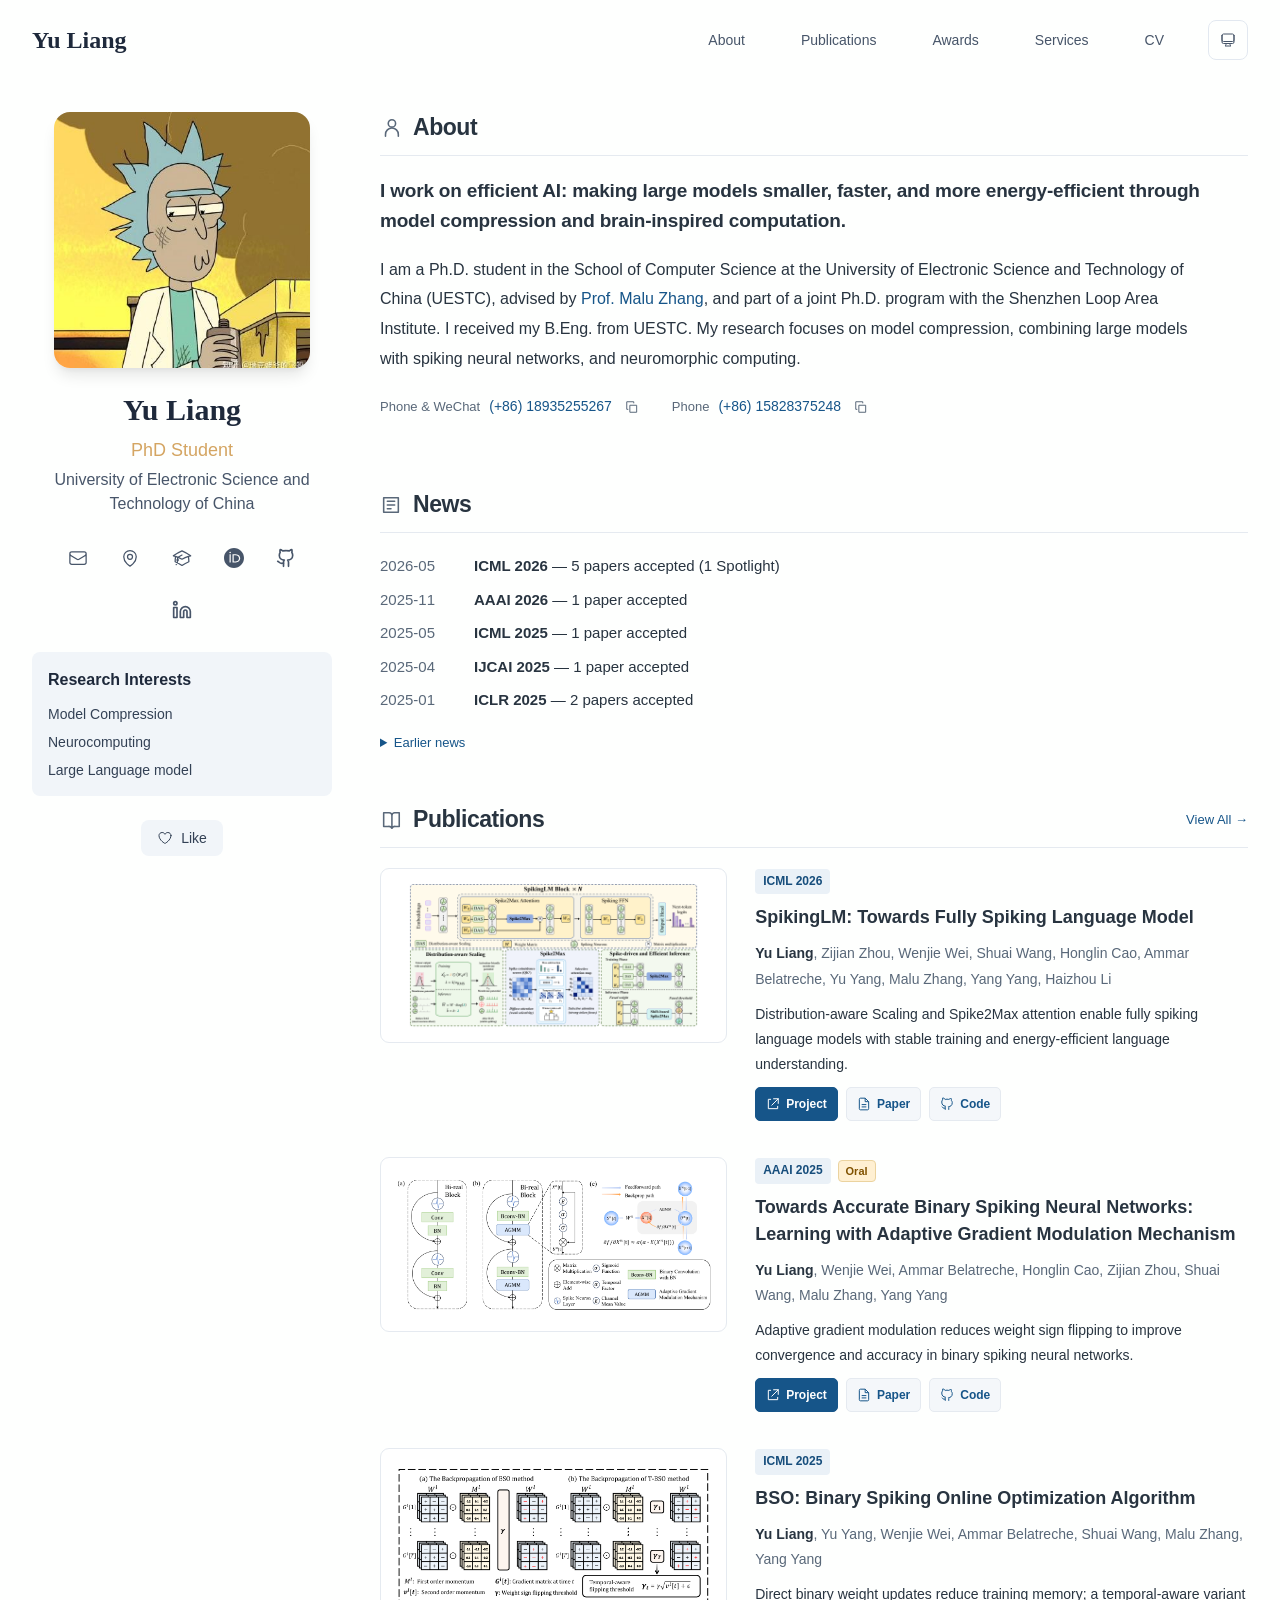
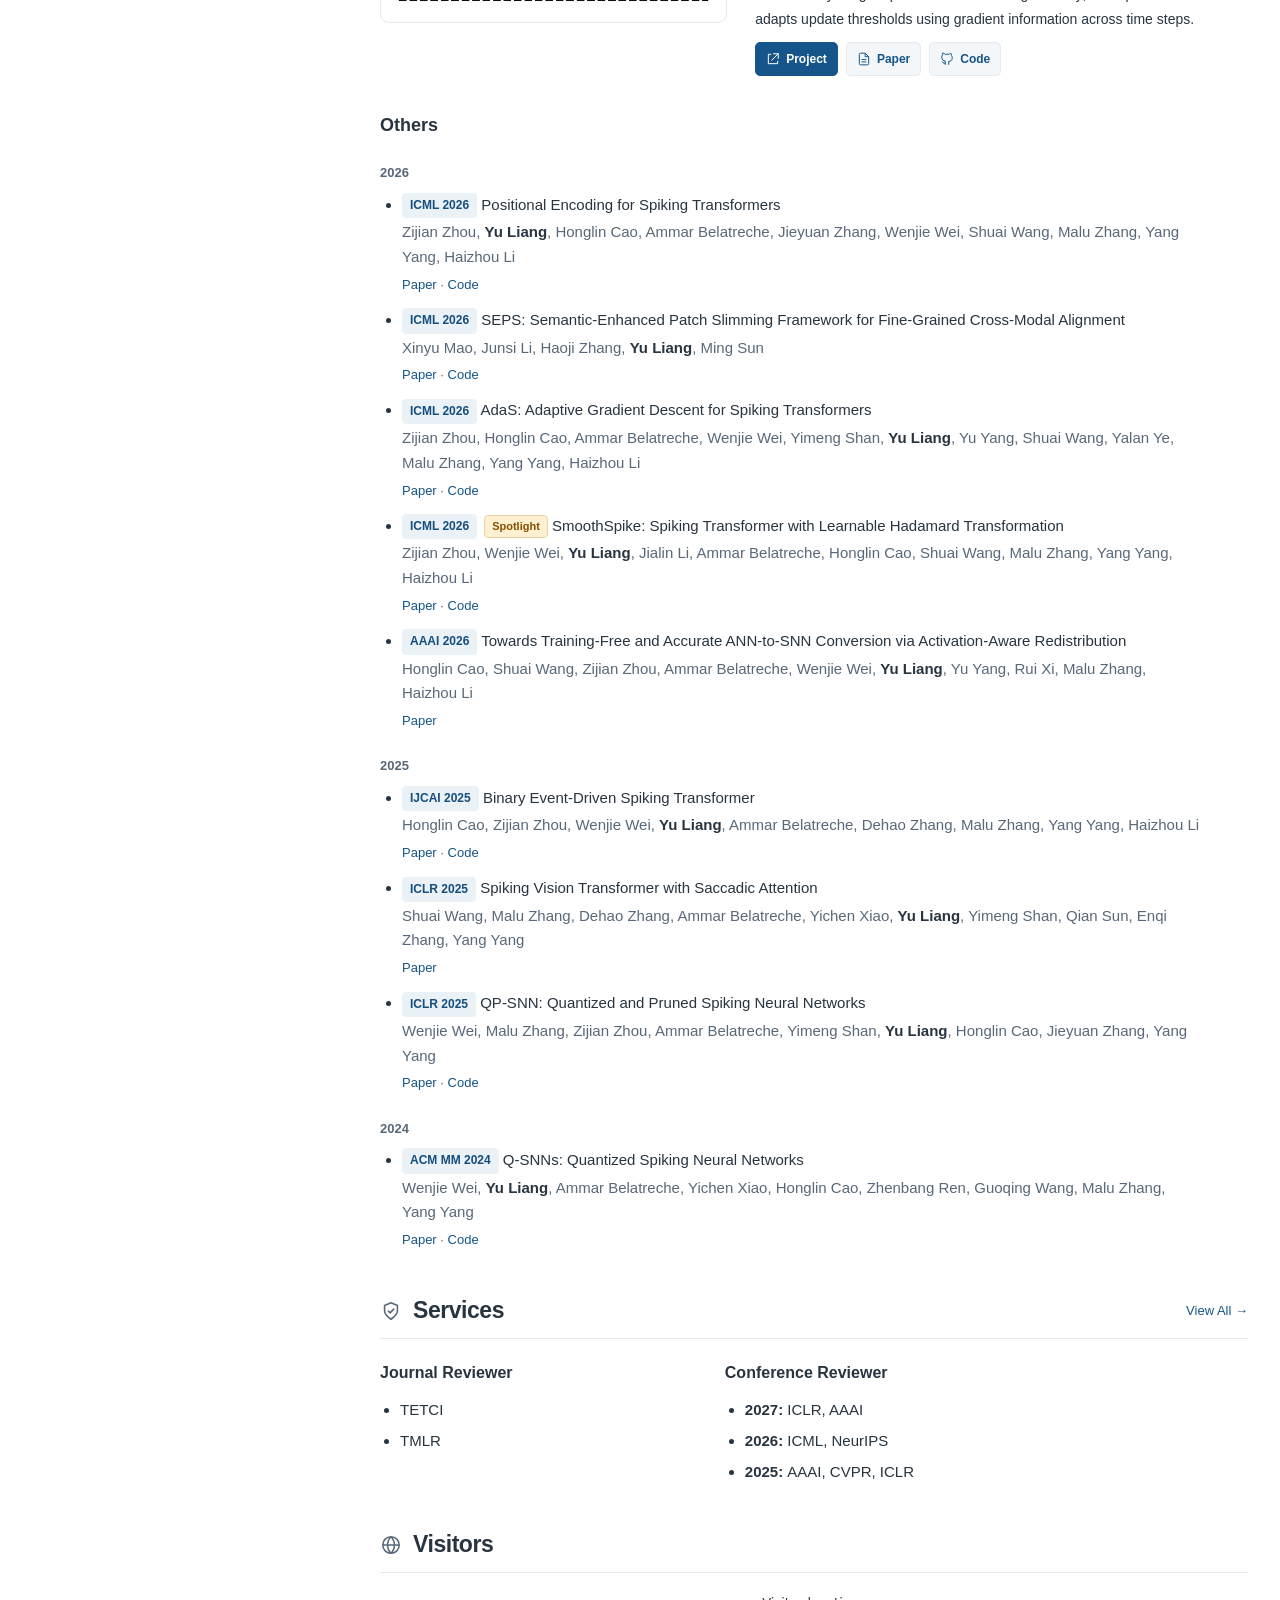
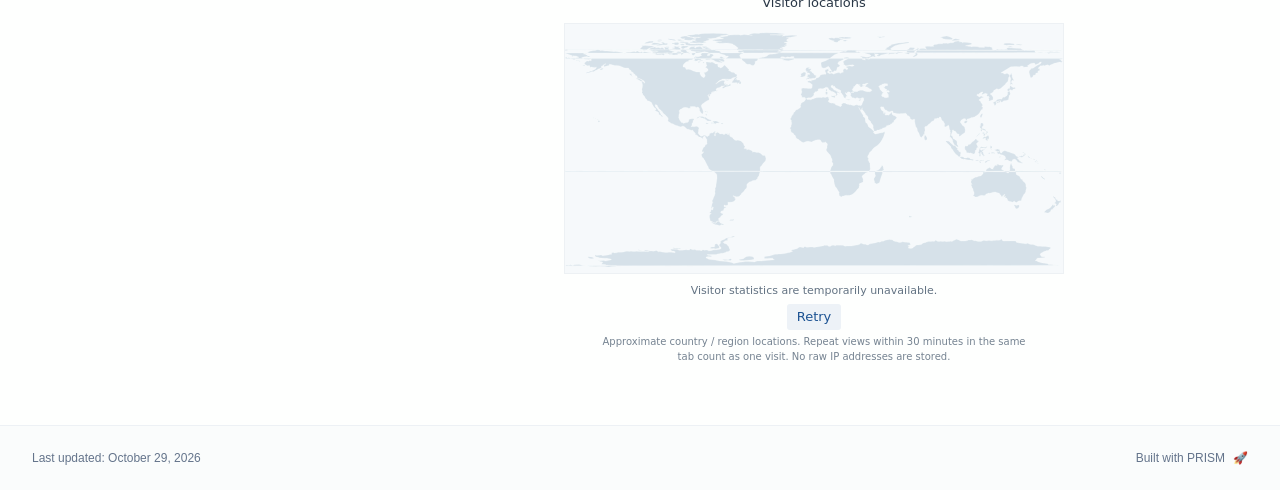
==== commit c6b5580d: "Refine homepage layout and clarify large-model SNN research" ====
--- a/index.html
+++ b/index.html
@@ -21,4 +21,4 @@
                 root.classList.add('light');
                 root.setAttribute('data-theme', 'light');
               }
-            </script><link rel="icon" href="/favicon.svg"/><script>document.querySelectorAll('body link[rel="icon"], body link[rel="apple-touch-icon"]').forEach(el => document.head.appendChild(el))</script><script src="/_next/static/chunks/polyfills-42372ed130431b0a.js" noModule=""></script><!-- discovery:start --><title>Yu Liang | Efficient AI | UESTC</title><meta name="description" content="Yu Liang is a PhD student at UESTC researching efficient AI, model compression, language models and neuromorphic computing. Explore publications, code and research projects."><meta name="author" content="Yu Liang"><link rel="canonical" href="https://hamings1.github.io/"><meta property="og:title" content="Yu Liang | Efficient AI | UESTC"><meta property="og:description" content="Yu Liang is a PhD student at UESTC researching efficient AI, model compression, language models and neuromorphic computing. Explore publications, code and research projects."><meta property="og:url" content="https://hamings1.github.io/"><meta property="og:type" content="website"><meta property="og:site_name" content="Yu Liang | Efficient AI"><meta name="twitter:card" content="summary"><meta name="twitter:title" content="Yu Liang | Efficient AI | UESTC"><meta name="twitter:description" content="Yu Liang is a PhD student at UESTC researching efficient AI, model compression, language models and neuromorphic computing. Explore publications, code and research projects."><link rel="icon" href="/favicon.svg"><link rel="stylesheet" href="/assets/discovery.css?v=20261028"><script src="/assets/discovery.js?v=20261029-polish" defer=""></script><meta name="google-site-verification" content="Wrg7iuJLvga6M8JdAKe-ZBkK3zt0wc_cdAh7Vtug8M8"><script type="application/ld+json">{"@context":"https://schema.org","@type":"ProfilePage","@id":"https://hamings1.github.io/#profile","url":"https://hamings1.github.io/","mainEntity":{"@type":"Person","@id":"https://hamings1.github.io/#person","name":"Yu Liang","url":"https://hamings1.github.io/","image":"https://hamings1.github.io/bio.jpg","affiliation":{"@type":"CollegeOrUniversity","name":"University of Electronic Science and Technology of China","alternateName":"UESTC"},"knowsAbout":["Efficient AI","Model Compression","Language Models","Neuromorphic Computing"],"sameAs":["https://github.com/hamings1","https://www.linkedin.com/in/yu-liang-641685288"]}}</script><!-- discovery:end --></head><body class="font-sans antialiased"><div style="visibility:hidden"><nav class="fixed top-0 left-0 right-0 z-50" data-headlessui-state=""><div class="transition-all duration-300 ease-out bg-transparent" style="transform:translateY(-100px)"><div class="max-w-7xl mx-auto px-4 sm:px-6 lg:px-8"><div class="flex justify-between items-center h-16 lg:h-20"><div class="flex-shrink-0" tabindex="0"><a class="text-xl lg:text-2xl font-serif font-semibold text-primary hover:text-accent transition-colors duration-200" href="/">Yu Liang</a></div><div class="hidden lg:block"><div class="ml-10 flex items-center space-x-8"><div class="flex items-baseline space-x-8"><a class="relative px-3 py-2 text-sm font-medium transition-all duration-200 rounded hover:bg-accent/10 hover:shadow-sm text-primary" href="/"><span class="relative z-10">About</span><div class="absolute inset-0 bg-accent/10 rounded-lg"></div></a><a class="relative px-3 py-2 text-sm font-medium transition-all duration-200 rounded hover:bg-accent/10 hover:shadow-sm text-neutral-600 hover:text-primary" href="/publications/"><span class="relative z-10">Publications</span></a><a class="relative px-3 py-2 text-sm font-medium transition-all duration-200 rounded hover:bg-accent/10 hover:shadow-sm text-neutral-600 hover:text-primary" href="/awards/"><span class="relative z-10">Awards</span></a><a class="relative px-3 py-2 text-sm font-medium transition-all duration-200 rounded hover:bg-accent/10 hover:shadow-sm text-neutral-600 hover:text-primary" href="/services/"><span class="relative z-10">Services</span></a><a class="relative px-3 py-2 text-sm font-medium transition-all duration-200 rounded hover:bg-accent/10 hover:shadow-sm text-neutral-600 hover:text-primary" href="/cv/"><span class="relative z-10">CV</span></a></div><div class="flex items-center justify-center w-10 h-10 rounded-lg border border-neutral-200 dark:border-[rgba(148,163,184,0.24)] bg-background dark:bg-neutral-800"><div class="w-4 h-4 rounded-full bg-neutral-300 animate-pulse"></div></div></div></div><div class="lg:hidden flex items-center space-x-2"><div class="flex items-center justify-center w-10 h-10 rounded-lg border border-neutral-200 dark:border-[rgba(148,163,184,0.24)] bg-background dark:bg-neutral-800"><div class="w-4 h-4 rounded-full bg-neutral-300 animate-pulse"></div></div><button class="inline-flex items-center justify-center p-2 rounded-md text-neutral-600 hover:text-primary hover:bg-neutral-100 dark:hover:bg-neutral-800 focus:outline-none focus:ring-2 focus:ring-inset focus:ring-accent transition-colors duration-200" id="headlessui-disclosure-button-«R5pdb»" type="button" aria-expanded="false" data-headlessui-state=""><span class="sr-only">Open main menu</span><div><svg xmlns="http://www.w3.org/2000/svg" fill="none" viewBox="0 0 24 24" stroke-width="1.5" stroke="currentColor" aria-hidden="true" data-slot="icon" class="block h-6 w-6"><path stroke-linecap="round" stroke-linejoin="round" d="M3.75 6.75h16.5M3.75 12h16.5m-16.5 5.25h16.5"></path></svg></div></button></div></div></div></div></nav><main class="min-h-screen pt-16 lg:pt-20"><div class="max-w-6xl mx-auto px-4 sm:px-6 lg:px-8 py-8 bg-background min-h-screen"><div class="grid grid-cols-1 lg:grid-cols-3 gap-12"><div class="lg:col-span-1"><div class="sticky top-8" style="opacity:0;transform:translateY(20px)"><div class="w-64 h-64 mx-auto mb-6 rounded-2xl overflow-hidden shadow-lg hover:shadow-xl transition-all duration-200 hover:scale-105"><img alt="Yu Liang" width="256" height="256" decoding="async" data-nimg="1" class="w-full h-full object-cover object-[32%_center]" style="color:transparent" src="/bio.jpg"/></div><div class="text-center mb-6"><h1 class="text-3xl font-serif font-bold text-primary mb-2">Yu Liang</h1><p class="text-lg text-accent font-medium mb-1">PhD Student</p><p class="text-neutral-600 mb-2">University of Electronic Science and Technology of China</p></div><div class="flex flex-wrap justify-center gap-3 sm:gap-4 mb-6 relative px-2"><div class="relative"><button class="p-2 sm:p-2 transition-colors duration-200 text-neutral-600 dark:text-neutral-400 hover:text-accent" aria-label="Email"><svg xmlns="http://www.w3.org/2000/svg" fill="none" viewBox="0 0 24 24" stroke-width="1.5" stroke="currentColor" aria-hidden="true" data-slot="icon" class="h-5 w-5"><path stroke-linecap="round" stroke-linejoin="round" d="M21.75 6.75v10.5a2.25 2.25 0 0 1-2.25 2.25h-15a2.25 2.25 0 0 1-2.25-2.25V6.75m19.5 0A2.25 2.25 0 0 0 19.5 4.5h-15a2.25 2.25 0 0 0-2.25 2.25m19.5 0v.243a2.25 2.25 0 0 1-1.07 1.916l-7.5 4.615a2.25 2.25 0 0 1-2.36 0L3.32 8.91a2.25 2.25 0 0 1-1.07-1.916V6.75"></path></svg></button></div><div class="relative"><button class="p-2 sm:p-2 transition-colors duration-200 text-neutral-600 dark:text-neutral-400 hover:text-accent" aria-label="Location"><svg xmlns="http://www.w3.org/2000/svg" fill="none" viewBox="0 0 24 24" stroke-width="1.5" stroke="currentColor" aria-hidden="true" data-slot="icon" class="h-5 w-5"><path stroke-linecap="round" stroke-linejoin="round" d="M15 10.5a3 3 0 1 1-6 0 3 3 0 0 1 6 0Z"></path><path stroke-linecap="round" stroke-linejoin="round" d="M19.5 10.5c0 7.142-7.5 11.25-7.5 11.25S4.5 17.642 4.5 10.5a7.5 7.5 0 1 1 15 0Z"></path></svg></button></div><a href="https://scholar.google.com/citations?view_op=list_works&amp;hl=zh-CN&amp;hl=zh-CN&amp;user=cxsgMC8AAAAJ" target="_blank" rel="noopener noreferrer" class="p-2 sm:p-2 text-neutral-600 dark:text-neutral-400 hover:text-accent transition-colors duration-200" aria-label="Google Scholar"><svg xmlns="http://www.w3.org/2000/svg" fill="none" viewBox="0 0 24 24" stroke-width="1.5" stroke="currentColor" aria-hidden="true" data-slot="icon" class="h-5 w-5"><path stroke-linecap="round" stroke-linejoin="round" d="M4.26 10.147a60.438 60.438 0 0 0-.491 6.347A48.62 48.62 0 0 1 12 20.904a48.62 48.62 0 0 1 8.232-4.41 60.46 60.46 0 0 0-.491-6.347m-15.482 0a50.636 50.636 0 0 0-2.658-.813A59.906 59.906 0 0 1 12 3.493a59.903 59.903 0 0 1 10.399 5.84c-.896.248-1.783.52-2.658.814m-15.482 0A50.717 50.717 0 0 1 12 13.489a50.702 50.702 0 0 1 7.74-3.342M6.75 15a.75.75 0 1 0 0-1.5.75.75 0 0 0 0 1.5Zm0 0v-3.675A55.378 55.378 0 0 1 12 8.443m-7.007 11.55A5.981 5.981 0 0 0 6.75 15.75v-1.5"></path></svg></a><a href="https://orcid.org/0009-0003-6080-0173" target="_blank" rel="noopener noreferrer" class="p-2 sm:p-2 text-neutral-600 dark:text-neutral-400 hover:text-accent transition-colors duration-200" aria-label="ORCID"><svg viewBox="0 0 24 24" fill="currentColor" class="h-5 w-5" xmlns="http://www.w3.org/2000/svg"><path d="M12 0C5.372 0 0 5.372 0 12s5.372 12 12 12 12-5.372 12-12S18.628 0 12 0zM7.369 4.378c.525 0 .947.431.947.947s-.422.947-.947.947a.95.95 0 0 1-.947-.947c0-.525.422-.947.947-.947zm-.722 3.038h1.444v10.041H6.647V7.416zm3.562 0h3.9c3.712 0 5.344 2.653 5.344 5.025 0 2.578-2.016 5.025-5.325 5.025h-3.919V7.416zm1.444 1.303v7.444h2.297c3.272 0 4.022-2.484 4.022-3.722 0-2.016-1.284-3.722-4.097-3.722h-2.222z"></path></svg></a><a href="https://github.com/hamings1" target="_blank" rel="noopener noreferrer" class="p-2 sm:p-2 text-neutral-600 dark:text-neutral-400 hover:text-accent transition-colors duration-200" aria-label="GitHub"><svg xmlns="http://www.w3.org/2000/svg" width="24" height="24" viewBox="0 0 24 24" fill="none" stroke="currentColor" stroke-width="2" stroke-linecap="round" stroke-linejoin="round" class="lucide lucide-github h-5 w-5" aria-hidden="true"><path d="M15 22v-4a4.8 4.8 0 0 0-1-3.5c3 0 6-2 6-5.5.08-1.25-.27-2.48-1-3.5.28-1.15.28-2.35 0-3.5 0 0-1 0-3 1.5-2.64-.5-5.36-.5-8 0C6 2 5 2 5 2c-.3 1.15-.3 2.35 0 3.5A5.403 5.403 0 0 0 4 9c0 3.5 3 5.5 6 5.5-.39.49-.68 1.05-.85 1.65-.17.6-.22 1.23-.15 1.85v4"></path><path d="M9 18c-4.51 2-5-2-7-2"></path></svg></a><a href="https://www.linkedin.com/in/yu-liang-641685288" target="_blank" rel="noopener noreferrer" class="p-2 sm:p-2 text-neutral-600 dark:text-neutral-400 hover:text-accent transition-colors duration-200" aria-label="LinkedIn"><svg xmlns="http://www.w3.org/2000/svg" width="24" height="24" viewBox="0 0 24 24" fill="none" stroke="currentColor" stroke-width="2" stroke-linecap="round" stroke-linejoin="round" class="lucide lucide-linkedin h-5 w-5" aria-hidden="true"><path d="M16 8a6 6 0 0 1 6 6v7h-4v-7a2 2 0 0 0-2-2 2 2 0 0 0-2 2v7h-4v-7a6 6 0 0 1 6-6z"></path><rect width="4" height="12" x="2" y="9"></rect><circle cx="4" cy="4" r="2"></circle></svg></a></div><div class="bg-neutral-100 dark:bg-neutral-800 rounded-lg p-4 mb-6 hover:shadow-lg transition-all duration-200 hover:scale-[1.02]"><h3 class="font-semibold text-primary mb-3">Research Interests</h3><div class="space-y-2 text-sm text-neutral-700 dark:text-neutral-500"><div>Model Compression</div><div>Neurocomputing</div><div>Large Language model</div></div></div><div class="flex justify-center"><div class="relative"><button class="flex items-center space-x-2 px-4 py-2 rounded-lg font-medium text-sm transition-all duration-200 bg-neutral-100 dark:bg-neutral-800 text-neutral-700 dark:text-neutral-500 hover:bg-red-50 dark:hover:bg-red-900/20 hover:text-red-600 dark:hover:text-red-400 cursor-pointer" tabindex="0"><svg xmlns="http://www.w3.org/2000/svg" fill="none" viewBox="0 0 24 24" stroke-width="1.5" stroke="currentColor" aria-hidden="true" data-slot="icon" class="h-4 w-4"><path stroke-linecap="round" stroke-linejoin="round" d="M21 8.25c0-2.485-2.099-4.5-4.688-4.5-1.935 0-3.597 1.126-4.312 2.733-.715-1.607-2.377-2.733-4.313-2.733C5.1 3.75 3 5.765 3 8.25c0 7.22 9 12 9 12s9-4.78 9-12Z"></path></svg><span>Like</span></button></div></div></div></div><div class="lg:col-span-2 space-y-8"><section id="about" class="scroll-mt-24 space-y-8 home-content"><link rel="stylesheet" href="/assets/homepage.css?v=20261029-polish"><section aria-label="About"><div class="home-heading"><h2><svg viewBox="0 0 24 24" fill="none" stroke="currentColor" stroke-width="1.7" stroke-linecap="round" stroke-linejoin="round" aria-hidden="true"><path d="M20 21v-2a7 7 0 0 0-14 0v2 M17 7a4 4 0 1 1-8 0 4 4 0 0 1 8 0"></path></svg>About</h2></div><div class="home-about"><p class="research-statement">Building efficient AI with compact models and brain-inspired computation.</p><p>I am a doctoral student in the School of Computer Science at the University of Electronic Science and Technology of China (UESTC), under the supervision of <a href="https://www.en.scse.uestc.edu.cn/info/1085/2257.htm" target="_blank" rel="noopener noreferrer">Prof. Malu Zhang</a>. I am participating in a joint Ph.D. training program with the Shenzhen Loop Area Institute.</p><p>Previously, I graduated from UESTC with a Bachelor of Engineering degree.</p><p>My current research focuses on model compression, the integration of large models, and neuromorphic computing.</p><div class="contact-panel" aria-label="Contact information"><p class="contact-intro">Get in touch</p><div class="contact-grid"><div class="contact-item"><span class="contact-icon"><svg viewBox="0 0 24 24" fill="none" stroke="currentColor" stroke-width="1.7" stroke-linecap="round" stroke-linejoin="round" aria-hidden="true"><path d="M21 11a8 8 0 0 1-8 8H9l-5 3 1-6a8 8 0 1 1 16-5 M8 10h.01 M12 10h.01 M16 10h.01"></path></svg></span><div class="contact-info"><span class="contact-label">Phone &amp; WeChat</span><a href="tel:+8618935255267" id="contact-primary">(+86) 18935255267</a></div><button type="button" class="contact-copy" data-copy-contact="+8618935255267" data-contact-target="contact-primary" aria-label="Copy Phone &amp; WeChat number (+86) 18935255267" title="Copy number"><svg viewBox="0 0 24 24" fill="none" stroke="currentColor" stroke-width="1.7" stroke-linecap="round" stroke-linejoin="round" aria-hidden="true"><path d="M9 9h11v12H9z M5 16H3V3h12v2"></path></svg><span>Copy</span></button></div><div class="contact-item"><span class="contact-icon"><svg viewBox="0 0 24 24" fill="none" stroke="currentColor" stroke-width="1.7" stroke-linecap="round" stroke-linejoin="round" aria-hidden="true"><path d="M7 3H4a1 1 0 0 0-1 1c0 9.4 7.6 17 17 17a1 1 0 0 0 1-1v-3l-5-2-2 2a15 15 0 0 1-7-7l2-2z"></path></svg></span><div class="contact-info"><span class="contact-label">Phone</span><a href="tel:+8615828375248" id="contact-secondary">(+86) 15828375248</a></div><button type="button" class="contact-copy" data-copy-contact="+8615828375248" data-contact-target="contact-secondary" aria-label="Copy Phone number (+86) 15828375248" title="Copy number"><svg viewBox="0 0 24 24" fill="none" stroke="currentColor" stroke-width="1.7" stroke-linecap="round" stroke-linejoin="round" aria-hidden="true"><path d="M9 9h11v12H9z M5 16H3V3h12v2"></path></svg><span>Copy</span></button></div></div><p class="contact-status" role="status" aria-live="polite"></p></div></div></section><section aria-label="News"><div class="home-heading"><h2><svg viewBox="0 0 24 24" fill="none" stroke="currentColor" stroke-width="1.7" stroke-linecap="round" stroke-linejoin="round" aria-hidden="true"><path d="M4 4h16v16H4z M8 8h8 M8 12h8 M8 16h4"></path></svg>News</h2></div><ul class="home-news"><li><time datetime="2026-05">2026-05</time><span>5 papers accepted by ICML 2026, including 1 Spotlight! 🎉</span></li><li><time datetime="2025-11">2025-11</time><span>1 paper accepted by AAAI 2026! 🎉</span></li><li><time datetime="2025-05">2025-05</time><span>1 paper accepted by ICML 2025! 🎉</span></li><li><time datetime="2025-04">2025-04</time><span>1 paper accepted by IJCAI 2025! 🎉</span></li><li><time datetime="2025-01">2025-01</time><span>2 papers accepted by ICLR 2025! 🎉</span></li></ul><details class="news-archive"><summary>Earlier news</summary><ul class="home-news"><li><time datetime="2024-12">2024-12</time><span>1 paper accepted by AAAI 2025 (Oral)! 🎉</span></li><li><time datetime="2024-07">2024-07</time><span>1 paper accepted by ACM Multimedia 2024! 🎉</span></li></ul></details></section><section aria-label="Publications"><div class="home-heading"><h2><svg viewBox="0 0 24 24" fill="none" stroke="currentColor" stroke-width="1.7" stroke-linecap="round" stroke-linejoin="round" aria-hidden="true"><path d="M4 4h6a3 3 0 0 1 3 3v14a4 4 0 0 0-4-2H4z M13 7a3 3 0 0 1 3-3h5v15h-4a4 4 0 0 0-4 2"></path></svg>Publications</h2><a class="view-all" href="/publications/">View All →</a></div><div class="paper-list"><article class="paper-row" id="liang2026spikinglm"><div class="paper-visual"><div class="paper-venue"><span class="venue-label">ICML 2026</span></div><a class="paper-figure" href="/projects/spikinglm/" aria-label="Explore SpikingLM: Towards Fully Spiking Language Model"><span class="paper-image-canvas"><img src="/papers/spikinglm.png" alt="SpikingLM architecture with Distribution-aware Scaling and Spike2Max attention" width="1200" height="600" loading="lazy" decoding="async"></span><span class="paper-figure-caption"><span>Method overview</span><span><svg viewBox="0 0 24 24" fill="none" stroke="currentColor" stroke-width="1.7" stroke-linecap="round" stroke-linejoin="round" aria-hidden="true"><path d="M8 4H4v16h16v-4 M13 3h8v8 M10 14 21 3"></path></svg>Explore project</span></span></a></div><div><h3 class="paper-title"><a href="https://proceedings.mlr.press/v306/liang26ae.html" target="_blank" rel="noopener noreferrer">SpikingLM: Towards Fully Spiking Language Model</a></h3><ul class="paper-details"><li class="paper-authors"><strong>Yu Liang</strong>, Zijian Zhou, Wenjie Wei, Shuai Wang, Honglin Cao, Ammar Belatreche, Yu Yang, Malu Zhang, Yang Yang, Haizhou Li</li><li>A fully spiking language model with Distribution-aware Scaling and Spike2Max attention for energy-efficient language understanding.</li><li><div class="paper-links"><a href="/projects/spikinglm/" class="paper-button project-button"><svg viewBox="0 0 24 24" fill="none" stroke="currentColor" stroke-width="1.7" stroke-linecap="round" stroke-linejoin="round" aria-hidden="true"><path d="M8 4H4v16h16v-4 M13 3h8v8 M10 14 21 3"></path></svg>Project</a><a href="https://proceedings.mlr.press/v306/liang26ae.html" target="_blank" rel="noopener noreferrer" class="paper-button"><svg viewBox="0 0 24 24" fill="none" stroke="currentColor" stroke-width="1.7" aria-hidden="true"><path d="M14 2H6a2 2 0 0 0-2 2v16a2 2 0 0 0 2 2h12a2 2 0 0 0 2-2V8z M14 2v6h6 M8 13h8 M8 17h8"></path></svg>Paper</a><a href="https://github.com/hamings1/SpikingLM" target="_blank" rel="noopener noreferrer" class="paper-button"><svg viewBox="0 0 24 24" fill="none" stroke="currentColor" stroke-width="1.7" aria-hidden="true"><path d="M9 19c-4.3 1.3-4.3-2.2-6-2.7 M15 22v-3.4c0-1 .1-1.4-.5-2 3.3-.4 6.5-1.6 6.5-7a5.4 5.4 0 0 0-1.5-3.7c.2-.9.2-2.3-.2-3.3 0 0-1.3-.4-4.2 1.5a14 14 0 0 0-6.2 0C6 1.2 4.7 1.6 4.7 1.6c-.4 1-.4 2.4-.2 3.3A5.4 5.4 0 0 0 3 8.6c0 5.4 3.2 6.6 6.5 7-.6.6-.5 1-.5 2V22"></path></svg>Code</a></div></li></ul></div></article><article class="paper-row" id="liang2025towards"><div class="paper-visual"><div class="paper-venue"><span class="venue-label">AAAI 2025</span><span class="paper-distinction">Oral</span></div><a class="paper-figure" href="/projects/agmm/" aria-label="Explore Towards Accurate Binary Spiking Neural Networks: Learning with Adaptive Gradient Modulation Mechanism"><span class="paper-image-canvas"><img src="/papers/agmm.png" alt="Network architecture and backpropagation of Adaptive Gradient Modulation Mechanism" width="1200" height="600" loading="lazy" decoding="async"></span><span class="paper-figure-caption"><span>Method overview</span><span><svg viewBox="0 0 24 24" fill="none" stroke="currentColor" stroke-width="1.7" stroke-linecap="round" stroke-linejoin="round" aria-hidden="true"><path d="M8 4H4v16h16v-4 M13 3h8v8 M10 14 21 3"></path></svg>Explore project</span></span></a></div><div><h3 class="paper-title"><a href="https://arxiv.org/abs/2502.14344" target="_blank" rel="noopener noreferrer">Towards Accurate Binary Spiking Neural Networks: Learning with Adaptive Gradient Modulation Mechanism</a></h3><ul class="paper-details"><li class="paper-authors"><strong>Yu Liang</strong>, Wenjie Wei, Ammar Belatreche, Honglin Cao, Zijian Zhou, Shuai Wang, Malu Zhang, Yang Yang</li><li>Adaptive gradient modulation reduces frequent weight sign flipping, improving convergence and accuracy in binary spiking neural networks.</li><li><div class="paper-links"><a href="/projects/agmm/" class="paper-button project-button"><svg viewBox="0 0 24 24" fill="none" stroke="currentColor" stroke-width="1.7" stroke-linecap="round" stroke-linejoin="round" aria-hidden="true"><path d="M8 4H4v16h16v-4 M13 3h8v8 M10 14 21 3"></path></svg>Project</a><a href="https://arxiv.org/abs/2502.14344" target="_blank" rel="noopener noreferrer" class="paper-button"><svg viewBox="0 0 24 24" fill="none" stroke="currentColor" stroke-width="1.7" aria-hidden="true"><path d="M14 2H6a2 2 0 0 0-2 2v16a2 2 0 0 0 2 2h12a2 2 0 0 0 2-2V8z M14 2v6h6 M8 13h8 M8 17h8"></path></svg>Paper</a><a href="https://github.com/hamings1/AGMM" target="_blank" rel="noopener noreferrer" class="paper-button"><svg viewBox="0 0 24 24" fill="none" stroke="currentColor" stroke-width="1.7" aria-hidden="true"><path d="M9 19c-4.3 1.3-4.3-2.2-6-2.7 M15 22v-3.4c0-1 .1-1.4-.5-2 3.3-.4 6.5-1.6 6.5-7a5.4 5.4 0 0 0-1.5-3.7c.2-.9.2-2.3-.2-3.3 0 0-1.3-.4-4.2 1.5a14 14 0 0 0-6.2 0C6 1.2 4.7 1.6 4.7 1.6c-.4 1-.4 2.4-.2 3.3A5.4 5.4 0 0 0 3 8.6c0 5.4 3.2 6.6 6.5 7-.6.6-.5 1-.5 2V22"></path></svg>Code</a></div></li></ul></div></article><article class="paper-row" id="liang2025bso"><div class="paper-visual"><div class="paper-venue"><span class="venue-label">ICML 2025</span></div><a class="paper-figure" href="/projects/bso/" aria-label="Explore BSO: Binary Spiking Online Optimization Algorithm"><span class="paper-image-canvas"><img src="/papers/bso.png" alt="Binary weight update strategies in BSO and temporal-aware T-BSO" width="1200" height="600" loading="lazy" decoding="async"></span><span class="paper-figure-caption"><span>Method overview</span><span><svg viewBox="0 0 24 24" fill="none" stroke="currentColor" stroke-width="1.7" stroke-linecap="round" stroke-linejoin="round" aria-hidden="true"><path d="M8 4H4v16h16v-4 M13 3h8v8 M10 14 21 3"></path></svg>Explore project</span></span></a></div><div><h3 class="paper-title"><a href="https://arxiv.org/abs/2511.12502" target="_blank" rel="noopener noreferrer">BSO: Binary Spiking Online Optimization Algorithm</a></h3><ul class="paper-details"><li class="paper-authors"><strong>Yu Liang</strong>, Yu Yang, Wenjie Wei, Ammar Belatreche, Shuai Wang, Malu Zhang, Yang Yang</li><li>Memory-efficient online training for binary spiking neural networks, with direct weight updates and a temporal-aware optimization variant.</li><li><div class="paper-links"><a href="/projects/bso/" class="paper-button project-button"><svg viewBox="0 0 24 24" fill="none" stroke="currentColor" stroke-width="1.7" stroke-linecap="round" stroke-linejoin="round" aria-hidden="true"><path d="M8 4H4v16h16v-4 M13 3h8v8 M10 14 21 3"></path></svg>Project</a><a href="https://arxiv.org/abs/2511.12502" target="_blank" rel="noopener noreferrer" class="paper-button"><svg viewBox="0 0 24 24" fill="none" stroke="currentColor" stroke-width="1.7" aria-hidden="true"><path d="M14 2H6a2 2 0 0 0-2 2v16a2 2 0 0 0 2 2h12a2 2 0 0 0 2-2V8z M14 2v6h6 M8 13h8 M8 17h8"></path></svg>Paper</a><a href="https://github.com/hamings1/BSO" target="_blank" rel="noopener noreferrer" class="paper-button"><svg viewBox="0 0 24 24" fill="none" stroke="currentColor" stroke-width="1.7" aria-hidden="true"><path d="M9 19c-4.3 1.3-4.3-2.2-6-2.7 M15 22v-3.4c0-1 .1-1.4-.5-2 3.3-.4 6.5-1.6 6.5-7a5.4 5.4 0 0 0-1.5-3.7c.2-.9.2-2.3-.2-3.3 0 0-1.3-.4-4.2 1.5a14 14 0 0 0-6.2 0C6 1.2 4.7 1.6 4.7 1.6c-.4 1-.4 2.4-.2 3.3A5.4 5.4 0 0 0 3 8.6c0 5.4 3.2 6.6 6.5 7-.6.6-.5 1-.5 2V22"></path></svg>Code</a></div></li></ul></div></article></div><section id="other-publications" aria-label="Other Publications" class="other-publications"><h3>Others</h3><section class="publication-year" aria-label="2026 publications"><h4>2026</h4><ul class="other-paper-list"><li id="zhou2026positional" class="other-paper"><div class="other-paper-title"><span class="other-paper-venue"><span class="venue-label">ICML 2026</span></span> <a href="https://proceedings.mlr.press/v306/zhou26ab.html" target="_blank" rel="noopener noreferrer">Positional Encoding for Spiking Transformers</a></div><div class="other-paper-authors">Zijian Zhou, <strong>Yu Liang</strong>, Honglin Cao, Ammar Belatreche, Jieyuan Zhang, Wenjie Wei, Shuai Wang, Malu Zhang, Yang Yang, Haizhou Li</div><div class="paper-links"><a href="https://proceedings.mlr.press/v306/zhou26ab.html" target="_blank" rel="noopener noreferrer" class="paper-button"><svg viewBox="0 0 24 24" fill="none" stroke="currentColor" stroke-width="1.7" aria-hidden="true"><path d="M14 2H6a2 2 0 0 0-2 2v16a2 2 0 0 0 2 2h12a2 2 0 0 0 2-2V8z M14 2v6h6 M8 13h8 M8 17h8"></path></svg>Paper</a><a href="https://github.com/CayleyZ/SPE" target="_blank" rel="noopener noreferrer" class="paper-button"><svg viewBox="0 0 24 24" fill="none" stroke="currentColor" stroke-width="1.7" aria-hidden="true"><path d="M9 19c-4.3 1.3-4.3-2.2-6-2.7 M15 22v-3.4c0-1 .1-1.4-.5-2 3.3-.4 6.5-1.6 6.5-7a5.4 5.4 0 0 0-1.5-3.7c.2-.9.2-2.3-.2-3.3 0 0-1.3-.4-4.2 1.5a14 14 0 0 0-6.2 0C6 1.2 4.7 1.6 4.7 1.6c-.4 1-.4 2.4-.2 3.3A5.4 5.4 0 0 0 3 8.6c0 5.4 3.2 6.6 6.5 7-.6.6-.5 1-.5 2V22"></path></svg>Code</a></div></li><li id="mao2026seps" class="other-paper"><div class="other-paper-title"><span class="other-paper-venue"><span class="venue-label">ICML 2026</span></span> <a href="https://proceedings.mlr.press/v306/mao26d.html" target="_blank" rel="noopener noreferrer">SEPS: Semantic-Enhanced Patch Slimming Framework for Fine-Grained Cross-Modal Alignment</a></div><div class="other-paper-authors">Xinyu Mao, Junsi Li, Haoji Zhang, <strong>Yu Liang</strong>, Ming Sun</div><div class="paper-links"><a href="https://proceedings.mlr.press/v306/mao26d.html" target="_blank" rel="noopener noreferrer" class="paper-button"><svg viewBox="0 0 24 24" fill="none" stroke="currentColor" stroke-width="1.7" aria-hidden="true"><path d="M14 2H6a2 2 0 0 0-2 2v16a2 2 0 0 0 2 2h12a2 2 0 0 0 2-2V8z M14 2v6h6 M8 13h8 M8 17h8"></path></svg>Paper</a><a href="https://github.com/Sweet4tars/seps" target="_blank" rel="noopener noreferrer" class="paper-button"><svg viewBox="0 0 24 24" fill="none" stroke="currentColor" stroke-width="1.7" aria-hidden="true"><path d="M9 19c-4.3 1.3-4.3-2.2-6-2.7 M15 22v-3.4c0-1 .1-1.4-.5-2 3.3-.4 6.5-1.6 6.5-7a5.4 5.4 0 0 0-1.5-3.7c.2-.9.2-2.3-.2-3.3 0 0-1.3-.4-4.2 1.5a14 14 0 0 0-6.2 0C6 1.2 4.7 1.6 4.7 1.6c-.4 1-.4 2.4-.2 3.3A5.4 5.4 0 0 0 3 8.6c0 5.4 3.2 6.6 6.5 7-.6.6-.5 1-.5 2V22"></path></svg>Code</a></div></li><li id="zhou2026adas" class="other-paper"><div class="other-paper-title"><span class="other-paper-venue"><span class="venue-label">ICML 2026</span></span> <a href="https://proceedings.mlr.press/v306/zhou26d.html" target="_blank" rel="noopener noreferrer">AdaS: Adaptive Gradient Descent for Spiking Transformers</a></div><div class="other-paper-authors">Zijian Zhou, Honglin Cao, Ammar Belatreche, Wenjie Wei, Yimeng Shan, <strong>Yu Liang</strong>, Yu Yang, Shuai Wang, Yalan Ye, Malu Zhang, Yang Yang, Haizhou Li</div><div class="paper-links"><a href="https://proceedings.mlr.press/v306/zhou26d.html" target="_blank" rel="noopener noreferrer" class="paper-button"><svg viewBox="0 0 24 24" fill="none" stroke="currentColor" stroke-width="1.7" aria-hidden="true"><path d="M14 2H6a2 2 0 0 0-2 2v16a2 2 0 0 0 2 2h12a2 2 0 0 0 2-2V8z M14 2v6h6 M8 13h8 M8 17h8"></path></svg>Paper</a><a href="https://github.com/CayleyZ/AdaS" target="_blank" rel="noopener noreferrer" class="paper-button"><svg viewBox="0 0 24 24" fill="none" stroke="currentColor" stroke-width="1.7" aria-hidden="true"><path d="M9 19c-4.3 1.3-4.3-2.2-6-2.7 M15 22v-3.4c0-1 .1-1.4-.5-2 3.3-.4 6.5-1.6 6.5-7a5.4 5.4 0 0 0-1.5-3.7c.2-.9.2-2.3-.2-3.3 0 0-1.3-.4-4.2 1.5a14 14 0 0 0-6.2 0C6 1.2 4.7 1.6 4.7 1.6c-.4 1-.4 2.4-.2 3.3A5.4 5.4 0 0 0 3 8.6c0 5.4 3.2 6.6 6.5 7-.6.6-.5 1-.5 2V22"></path></svg>Code</a></div></li><li id="zhou2026smoothspike" class="other-paper"><div class="other-paper-title"><span class="other-paper-venue"><span class="venue-label">ICML 2026</span><span class="paper-distinction">Spotlight</span></span> <a href="https://proceedings.mlr.press/v306/zhou26ax.html" target="_blank" rel="noopener noreferrer">SmoothSpike: Spiking Transformer with Learnable Hadamard Transformation</a></div><div class="other-paper-authors">Zijian Zhou, Wenjie Wei, <strong>Yu Liang</strong>, Jialin Li, Ammar Belatreche, Honglin Cao, Shuai Wang, Malu Zhang, Yang Yang, Haizhou Li</div><div class="paper-links"><a href="https://proceedings.mlr.press/v306/zhou26ax.html" target="_blank" rel="noopener noreferrer" class="paper-button"><svg viewBox="0 0 24 24" fill="none" stroke="currentColor" stroke-width="1.7" aria-hidden="true"><path d="M14 2H6a2 2 0 0 0-2 2v16a2 2 0 0 0 2 2h12a2 2 0 0 0 2-2V8z M14 2v6h6 M8 13h8 M8 17h8"></path></svg>Paper</a><a href="https://github.com/CayleyZ/SmoothSpike" target="_blank" rel="noopener noreferrer" class="paper-button"><svg viewBox="0 0 24 24" fill="none" stroke="currentColor" stroke-width="1.7" aria-hidden="true"><path d="M9 19c-4.3 1.3-4.3-2.2-6-2.7 M15 22v-3.4c0-1 .1-1.4-.5-2 3.3-.4 6.5-1.6 6.5-7a5.4 5.4 0 0 0-1.5-3.7c.2-.9.2-2.3-.2-3.3 0 0-1.3-.4-4.2 1.5a14 14 0 0 0-6.2 0C6 1.2 4.7 1.6 4.7 1.6c-.4 1-.4 2.4-.2 3.3A5.4 5.4 0 0 0 3 8.6c0 5.4 3.2 6.6 6.5 7-.6.6-.5 1-.5 2V22"></path></svg>Code</a></div></li><li id="cao2026training" class="other-paper"><div class="other-paper-title"><span class="other-paper-venue"><span class="venue-label">AAAI 2026</span></span> <a href="https://ojs.aaai.org/index.php/AAAI/article/view/37148" target="_blank" rel="noopener noreferrer">Towards Training-Free and Accurate ANN-to-SNN Conversion via Activation-Aware Redistribution</a></div><div class="other-paper-authors">Honglin Cao, Shuai Wang, Zijian Zhou, Ammar Belatreche, Wenjie Wei, <strong>Yu Liang</strong>, Yu Yang, Rui Xi, Malu Zhang, Haizhou Li</div><div class="paper-links"><a href="https://ojs.aaai.org/index.php/AAAI/article/view/37148" target="_blank" rel="noopener noreferrer" class="paper-button"><svg viewBox="0 0 24 24" fill="none" stroke="currentColor" stroke-width="1.7" aria-hidden="true"><path d="M14 2H6a2 2 0 0 0-2 2v16a2 2 0 0 0 2 2h12a2 2 0 0 0 2-2V8z M14 2v6h6 M8 13h8 M8 17h8"></path></svg>Paper</a></div></li></ul></section><section class="publication-year" aria-label="2025 publications"><h4>2025</h4><ul class="other-paper-list"><li id="cao2025binary" class="other-paper"><div class="other-paper-title"><span class="other-paper-venue"><span class="venue-label">IJCAI 2025</span></span> <a href="https://www.ijcai.org/proceedings/2025/458" target="_blank" rel="noopener noreferrer">Binary Event-Driven Spiking Transformer</a></div><div class="other-paper-authors">Honglin Cao, Zijian Zhou, Wenjie Wei, <strong>Yu Liang</strong>, Ammar Belatreche, Dehao Zhang, Malu Zhang, Yang Yang, Haizhou Li</div><div class="paper-links"><a href="https://www.ijcai.org/proceedings/2025/458" target="_blank" rel="noopener noreferrer" class="paper-button"><svg viewBox="0 0 24 24" fill="none" stroke="currentColor" stroke-width="1.7" aria-hidden="true"><path d="M14 2H6a2 2 0 0 0-2 2v16a2 2 0 0 0 2 2h12a2 2 0 0 0 2-2V8z M14 2v6h6 M8 13h8 M8 17h8"></path></svg>Paper</a><a href="https://github.com/CaoHLin/BESTFormer" target="_blank" rel="noopener noreferrer" class="paper-button"><svg viewBox="0 0 24 24" fill="none" stroke="currentColor" stroke-width="1.7" aria-hidden="true"><path d="M9 19c-4.3 1.3-4.3-2.2-6-2.7 M15 22v-3.4c0-1 .1-1.4-.5-2 3.3-.4 6.5-1.6 6.5-7a5.4 5.4 0 0 0-1.5-3.7c.2-.9.2-2.3-.2-3.3 0 0-1.3-.4-4.2 1.5a14 14 0 0 0-6.2 0C6 1.2 4.7 1.6 4.7 1.6c-.4 1-.4 2.4-.2 3.3A5.4 5.4 0 0 0 3 8.6c0 5.4 3.2 6.6 6.5 7-.6.6-.5 1-.5 2V22"></path></svg>Code</a></div></li><li id="wang2025spiking" class="other-paper"><div class="other-paper-title"><span class="other-paper-venue"><span class="venue-label">ICLR 2025</span></span> <a href="https://arxiv.org/abs/2502.12677" target="_blank" rel="noopener noreferrer">Spiking Vision Transformer with Saccadic Attention</a></div><div class="other-paper-authors">Shuai Wang, Malu Zhang, Dehao Zhang, Ammar Belatreche, Yichen Xiao, <strong>Yu Liang</strong>, Yimeng Shan, Qian Sun, Enqi Zhang, Yang Yang</div><div class="paper-links"><a href="https://arxiv.org/abs/2502.12677" target="_blank" rel="noopener noreferrer" class="paper-button"><svg viewBox="0 0 24 24" fill="none" stroke="currentColor" stroke-width="1.7" aria-hidden="true"><path d="M14 2H6a2 2 0 0 0-2 2v16a2 2 0 0 0 2 2h12a2 2 0 0 0 2-2V8z M14 2v6h6 M8 13h8 M8 17h8"></path></svg>Paper</a></div></li><li id="wei2025qp" class="other-paper"><div class="other-paper-title"><span class="other-paper-venue"><span class="venue-label">ICLR 2025</span></span> <a href="https://arxiv.org/abs/2502.05905" target="_blank" rel="noopener noreferrer">QP-SNN: Quantized and Pruned Spiking Neural Networks</a></div><div class="other-paper-authors">Wenjie Wei, Malu Zhang, Zijian Zhou, Ammar Belatreche, Yimeng Shan, <strong>Yu Liang</strong>, Honglin Cao, Jieyuan Zhang, Yang Yang</div><div class="paper-links"><a href="https://arxiv.org/abs/2502.05905" target="_blank" rel="noopener noreferrer" class="paper-button"><svg viewBox="0 0 24 24" fill="none" stroke="currentColor" stroke-width="1.7" aria-hidden="true"><path d="M14 2H6a2 2 0 0 0-2 2v16a2 2 0 0 0 2 2h12a2 2 0 0 0 2-2V8z M14 2v6h6 M8 13h8 M8 17h8"></path></svg>Paper</a><a href="https://github.com/Wenjie-Wei/QP-SNN" target="_blank" rel="noopener noreferrer" class="paper-button"><svg viewBox="0 0 24 24" fill="none" stroke="currentColor" stroke-width="1.7" aria-hidden="true"><path d="M9 19c-4.3 1.3-4.3-2.2-6-2.7 M15 22v-3.4c0-1 .1-1.4-.5-2 3.3-.4 6.5-1.6 6.5-7a5.4 5.4 0 0 0-1.5-3.7c.2-.9.2-2.3-.2-3.3 0 0-1.3-.4-4.2 1.5a14 14 0 0 0-6.2 0C6 1.2 4.7 1.6 4.7 1.6c-.4 1-.4 2.4-.2 3.3A5.4 5.4 0 0 0 3 8.6c0 5.4 3.2 6.6 6.5 7-.6.6-.5 1-.5 2V22"></path></svg>Code</a></div></li></ul></section><section class="publication-year" aria-label="2024 publications"><h4>2024</h4><ul class="other-paper-list"><li id="wei2024q" class="other-paper"><div class="other-paper-title"><span class="other-paper-venue"><span class="venue-label">ACM MM 2024</span></span> <a href="https://arxiv.org/abs/2406.13672" target="_blank" rel="noopener noreferrer">Q-SNNs: Quantized Spiking Neural Networks</a></div><div class="other-paper-authors">Wenjie Wei, <strong>Yu Liang</strong>, Ammar Belatreche, Yichen Xiao, Honglin Cao, Zhenbang Ren, Guoqing Wang, Malu Zhang, Yang Yang</div><div class="paper-links"><a href="https://arxiv.org/abs/2406.13672" target="_blank" rel="noopener noreferrer" class="paper-button"><svg viewBox="0 0 24 24" fill="none" stroke="currentColor" stroke-width="1.7" aria-hidden="true"><path d="M14 2H6a2 2 0 0 0-2 2v16a2 2 0 0 0 2 2h12a2 2 0 0 0 2-2V8z M14 2v6h6 M8 13h8 M8 17h8"></path></svg>Paper</a><a href="https://github.com/Wenjie-Wei/Q-SNNs" target="_blank" rel="noopener noreferrer" class="paper-button"><svg viewBox="0 0 24 24" fill="none" stroke="currentColor" stroke-width="1.7" aria-hidden="true"><path d="M9 19c-4.3 1.3-4.3-2.2-6-2.7 M15 22v-3.4c0-1 .1-1.4-.5-2 3.3-.4 6.5-1.6 6.5-7a5.4 5.4 0 0 0-1.5-3.7c.2-.9.2-2.3-.2-3.3 0 0-1.3-.4-4.2 1.5a14 14 0 0 0-6.2 0C6 1.2 4.7 1.6 4.7 1.6c-.4 1-.4 2.4-.2 3.3A5.4 5.4 0 0 0 3 8.6c0 5.4 3.2 6.6 6.5 7-.6.6-.5 1-.5 2V22"></path></svg>Code</a></div></li></ul></section></section></section><section id="services" aria-label="Services"><div class="home-heading"><h2><svg viewBox="0 0 24 24" fill="none" stroke="currentColor" stroke-width="1.7" stroke-linecap="round" stroke-linejoin="round" aria-hidden="true"><path d="m12 3 7 3v6c0 4-7 9-7 9s-7-5-7-9V6z m-3 9 2 2 4-4"></path></svg>Services</h2><a class="view-all" href="/services/">View All →</a></div><div class="home-services"><div><h3>Journal Reviewer</h3><ul><li>TETCI</li><li>TMLR</li></ul></div><div><h3>Conference Reviewer</h3><ul><li><strong>2027: </strong>ICLR, AAAI</li><li><strong>2026: </strong>ICML, NeurIPS</li><li><strong>2025: </strong>AAAI, CVPR, ICLR</li></ul></div></div></section><section aria-label="Visitors"><div class="home-heading"><h2><svg viewBox="0 0 24 24" fill="none" stroke="currentColor" stroke-width="1.7" stroke-linecap="round" stroke-linejoin="round" aria-hidden="true"><path d="M21 12a9 9 0 1 1-18 0 9 9 0 0 1 18 0 M3 12h18 M12 3c5 5 5 13 0 18 M12 3c-5 5-5 13 0 18"></path></svg>Visitors</h2></div><iframe class="visitor-frame" src="/visitors.html?v=cloudflare1" title="Visitor locations around the world"></iframe></section></section></div></div></div><!--$--><!--/$--><!--$--><!--/$--></main><footer class="border-t border-neutral-200/50 bg-neutral-50/50 dark:bg-neutral-900/50 dark:border-neutral-700/50"><div class="max-w-6xl mx-auto px-4 sm:px-6 lg:px-8 py-6"><div class="flex flex-col sm:flex-row justify-between items-center gap-2"><p class="text-xs text-neutral-500">Last updated: <!-- -->October 29, 2026</p><p class="text-xs text-neutral-500 flex items-center"><a href="https://github.com/xyjoey/PRISM" target="_blank" rel="noopener noreferrer">Built with PRISM</a><span class="ml-2">🚀</span></p></div></div></footer></div><script src="/_next/static/chunks/webpack-af78f5c2c11af041.js" async=""></script><script>(self.__next_f=self.__next_f||[]).push([0])</script><script>self.__next_f.push([1,"1:\"$Sreact.fragment\"\n2:I[3719,[\"17\",\"static/chunks/17-9c04c9413a9f9f1f.js\",\"874\",\"static/chunks/874-6cc630662f3664af.js\",\"862\",\"static/chunks/862-15038af301665bb3.js\",\"177\",\"static/chunks/app/layout-24a2ef7cd5fed40f.js\"],\"ThemeProvider\"]\n3:I[768,[\"17\",\"static/chunks/17-9c04c9413a9f9f1f.js\",\"874\",\"static/chunks/874-6cc630662f3664af.js\",\"862\",\"static/chunks/862-15038af301665bb3.js\",\"177\",\"static/chunks/app/layout-24a2ef7cd5fed40f.js\"],\"default\"]\n4:I[7555,[],\"\"]\n5:I[1295,[],\"\"]\n6:I[2548,[\"17\",\"static/chunks/17-9c04c9413a9f9f1f.js\",\"874\",\"static/chunks/874-6cc630662f3664af.js\",\"862\",\"static/chunks/862-15038af301665bb3.js\",\"177\",\"static/chunks/app/layout-24a2ef7cd5fed40f.js\"],\"default\"]\n7:I[7437,[\"17\",\"static/chunks/17-9c04c9413a9f9f1f.js\",\"178\",\"static/chunks/178-595a94b9af1e67b5.js\",\"874\",\"static/chunks/874-6cc630662f3664af.js\",\"748\",\"static/chunks/748-b0753eeaf12cb586.js\",\"974\",\"static/chunks/app/page-c1008cc5483acef4.js\"],\"default\"]\n8:I[9507,[\"17\",\"static/chunks/17-9c04c9413a9f9f1f.js\",\"178\",\"static/chunks/178-595a94b9af1e67b5.js\",\"874\",\"static/chunks/874-6cc630662f3664af.js\",\"748\",\"static/chunks/748-b0753eeaf12cb586.js\",\"974\",\"static/chunks/app/page-c1008cc5483acef4.js\"],\"default\"]\n9:I[5218,[\"17\",\"static/chunks/17-9c04c9413a9f9f1f.js\",\"178\",\"static/chunks/178-595a94b9af1e67b5.js\",\"874\",\"static/chunks/874-6cc630662f3664af.js\",\"748\",\"static/chunks/748-b0753eeaf12cb586.js\",\"974\",\"static/chunks/app/page-c1008cc5483acef4.js\"],\"default\"]\na:I[1990,[\"17\",\"static/chunks/17-9c04c9413a9f9f1f.js\",\"178\",\"static/chunks/178-595a94b9af1e67b5.js\",\"874\",\"static/chunks/874-6cc630662f3664af.js\",\"748\",\"static/chunks/748-b0753eeaf12cb586.js\",\"974\",\"static/chunks/app/page-c1008cc5483acef4.js\"],\"default\"]\nb:I[9665,[],\"MetadataBoundary\"]\nd:I[9665,[],\"OutletBoundary\"]\n10:I[4911,[],\"AsyncMetadataOutlet\"]\n12:I[9665,[],\"ViewportBoundary\"]\n14:I[6614,[],\"\"]\n:HL[\"/_next/static/css/92b53c90e215dddf.css\",\"style\"]\n"])</script><script>self.__next_f.push([1,"0:{\"P\":null,\"b\":\"CWjEt0rLwIhY58VJ8p-AG\",\"p\":\"\",\"c\":[\"\",\"\"],\"i\":false,\"f\":[[[\"\",{\"children\":[\"__PAGE__\",{}]},\"$undefined\",\"$undefined\",true],[\"\",[\"$\",\"$1\",\"c\",{\"children\":[[[\"$\",\"link\",\"0\",{\"rel\":\"stylesheet\",\"href\":\"/_next/static/css/92b53c90e215dddf.css\",\"precedence\":\"next\",\"crossOrigin\":\"$undefined\",\"nonce\":\"$undefined\"}]],[\"$\",\"html\",null,{\"lang\":\"en\",\"className\":\"scroll-smooth\",\"suppressHydrationWarning\":true,\"children\":[[\"$\",\"head\",null,{\"children\":[[\"$\",\"link\",null,{\"rel\":\"icon\",\"href\":\"/favicon.svg\",\"type\":\"image/svg+xml\"}],[\"$\",\"link\",null,{\"rel\":\"dns-prefetch\",\"href\":\"https://google-fonts.jialeliu.com\"}],[\"$\",\"link\",null,{\"rel\":\"preconnect\",\"href\":\"https://google-fonts.jialeliu.com\",\"crossOrigin\":\"\"}],[\"$\",\"link\",null,{\"rel\":\"preload\",\"as\":\"style\",\"href\":\"https://google-fonts.jialeliu.com/css2?family=Inter:wght@300;400;500;600;700&family=Crimson+Text:ital,wght@0,400;0,600;1,400&display=swap\"}],[\"$\",\"link\",null,{\"rel\":\"stylesheet\",\"id\":\"gfonts-css\",\"href\":\"https://google-fonts.jialeliu.com/css2?family=Inter:wght@300;400;500;600;700&family=Crimson+Text:ital,wght@0,400;0,600;1,400&display=swap\",\"media\":\"print\"}],[\"$\",\"script\",null,{\"dangerouslySetInnerHTML\":{\"__html\":\"\\n              (function(){\\n                var l = document.getElementById('gfonts-css');\\n                if (!l) return;\\n                if (l.media !== 'all') {\\n                  l.addEventListener('load', function(){ try { l.media = 'all'; } catch(e){} });\\n                }\\n              })();\\n            \"}}],[\"$\",\"noscript\",null,{\"children\":[\"$\",\"link\",null,{\"rel\":\"stylesheet\",\"href\":\"https://google-fonts.jialeliu.com/css2?family=Inter:wght@300;400;500;600;700&family=Crimson+Text:ital,wght@0,400;0,600;1,400&display=swap\"}]}],[\"$\",\"script\",null,{\"dangerouslySetInnerHTML\":{\"__html\":\"\\n              try {\\n                const theme = localStorage.getItem('theme-storage');\\n                const parsed = theme ? JSON.parse(theme) : null;\\n                const setting = parsed?.state?.theme || 'system';\\n                const prefersDark = typeof window !== 'undefined' && window.matchMedia && window.matchMedia('(prefers-color-scheme: dark)').matches;\\n                const effective = setting === 'dark' ? 'dark' : (setting === 'light' ? 'light' : (prefersDark ? 'dark' : 'light'));\\n                var root = document.documentElement;\\n                root.classList.add(effective);\\n                root.setAttribute('data-theme', effective);\\n              } catch (e) {\\n                var root = document.documentElement;\\n                root.classList.add('light');\\n                root.setAttribute('data-theme', 'light');\\n              }\\n            \"}}],[\"$\",\"link\",null,{\"rel\":\"stylesheet\",\"href\":\"/assets/discovery.css?v=20261028\"}],[\"$\",\"script\",null,{\"src\":\"/assets/discovery.js?v=20261029-polish\",\"defer\":true}],[\"$\",\"meta\",null,{\"name\":\"google-site-verification\",\"content\":\"Wrg7iuJLvga6M8JdAKe-ZBkK3zt0wc_cdAh7Vtug8M8\"}],[\"$\",\"script\",null,{\"type\":\"application/ld+json\",\"dangerouslySetInnerHTML\":{\"__html\":\"{\\\"@context\\\":\\\"https://schema.org\\\",\\\"@type\\\":\\\"ProfilePage\\\",\\\"@id\\\":\\\"https://hamings1.github.io/#profile\\\",\\\"url\\\":\\\"https://hamings1.github.io/\\\",\\\"mainEntity\\\":{\\\"@type\\\":\\\"Person\\\",\\\"@id\\\":\\\"https://hamings1.github.io/#person\\\",\\\"name\\\":\\\"Yu Liang\\\",\\\"url\\\":\\\"https://hamings1.github.io/\\\",\\\"image\\\":\\\"https://hamings1.github.io/bio.jpg\\\",\\\"affiliation\\\":{\\\"@type\\\":\\\"CollegeOrUniversity\\\",\\\"name\\\":\\\"University of Electronic Science and Technology of China\\\",\\\"alternateName\\\":\\\"UESTC\\\"},\\\"knowsAbout\\\":[\\\"Efficient AI\\\",\\\"Model Compression\\\",\\\"Language Models\\\",\\\"Neuromorphic Computing\\\"],\\\"sameAs\\\":[\\\"https://github.com/hamings1\\\",\\\"https://www.linkedin.com/in/yu-liang-641685288\\\"]}}\"}}]]}],[\"$\",\"body\",null,{\"className\":\"font-sans antialiased\",\"children\":[\"$\",\"$L2\",null,{\"children\":[[\"$\",\"$L3\",null,{\"items\":[{\"title\":\"About\",\"type\":\"page\",\"target\":\"about\",\"href\":\"/\"},{\"title\":\"Publications\",\"type\":\"page\",\"target\":\"publications\",\"href\":\"/publications\"},{\"title\":\"Awards\",\"type\":\"page\",\"target\":\"awards\",\"href\":\"/awards\"},{\"title\":\"Services\",\"type\":\"page\",\"target\":\"services\",\"href\":\"/services\"},{\"title\":\"CV\",\"type\":\"page\",\"target\":\"cv\",\"href\":\"/cv\"}],\"siteTitle\":\"Yu Liang\",\"enableOnePageMode\":false}],[\"$\",\"main\",null,{\"className\":\"min-h-screen pt-16 lg:pt-20\",\"children\":[\"$\",\"$L4\",null,{\"parallelRouterKey\":\"children\",\"error\":\"$undefined\",\"errorStyles\":\"$undefined\",\"errorScripts\":\"$undefined\",\"template\":[\"$\",\"$L5\",null,{}],\"templateStyles\":\"$undefined\",\"templateScripts\":\"$undefined\",\"notFound\":[[[\"$\",\"title\",null,{\"children\":\"404: This page could not be found.\"}],[\"$\",\"div\",null,{\"style\":{\"fontFamily\":\"system-ui,\\\"Segoe UI\\\",Roboto,Helvetica,Arial,sans-serif,\\\"Apple Color Emoji\\\",\\\"Segoe UI Emoji\\\"\",\"height\":\"100vh\",\"textAlign\":\"center\",\"display\":\"flex\",\"flexDirection\":\"column\",\"alignItems\":\"center\",\"justifyContent\":\"center\"},\"children\":[\"$\",\"div\",null,{\"children\":[[\"$\",\"style\",null,{\"dangerouslySetInnerHTML\":{\"__html\":\"body{color:#000;background:#fff;margin:0}.next-error-h1{border-right:1px solid rgba(0,0,0,.3)}@media (prefers-color-scheme:dark){body{color:#fff;background:#000}.next-error-h1{border-right:1px solid rgba(255,255,255,.3)}}\"}}],[\"$\",\"h1\",null,{\"className\":\"next-error-h1\",\"style\":{\"display\":\"inline-block\",\"margin\":\"0 20px 0 0\",\"padding\":\"0 23px 0 0\",\"fontSize\":24,\"fontWeight\":500,\"verticalAlign\":\"top\",\"lineHeight\":\"49px\"},\"children\":404}],[\"$\",\"div\",null,{\"style\":{\"display\":\"inline-block\"},\"children\":[\"$\",\"h2\",null,{\"style\":{\"fontSize\":14,\"fontWeight\":400,\"lineHeight\":\"49px\",\"margin\":0},\"children\":\"This page could not be found.\"}]}]]}]}]],[]],\"forbidden\":\"$undefined\",\"unauthorized\":\"$undefined\"}]}],[\"$\",\"$L6\",null,{\"lastUpdated\":\"October 29, 2026\"}]]}]}]]}]]}],{\"children\":[\"__PAGE__\",[\"$\",\"$1\",\"c\",{\"children\":[[\"$\",\"div\",null,{\"className\":\"max-w-6xl mx-auto px-4 sm:px-6 lg:px-8 py-8 bg-background min-h-screen\",\"children\":[\"$\",\"div\",null,{\"className\":\"grid grid-cols-1 lg:grid-cols-3 gap-12\",\"children\":[[\"$\",\"div\",null,{\"className\":\"lg:col-span-1\",\"children\":[\"$\",\"$L7\",null,{\"author\":{\"name\":\"Yu Liang\",\"title\":\"PhD Student\",\"institution\":\"University of Electronic Science and Technology of China\",\"avatar\":\"/bio.jpg\"},\"social\":{\"email\":\"yu-liang@std.uestc.edu.cn\",\"location\":\"Chengdu, China\",\"location_url\":\"https://maps.google.com\",\"location_details\":[\"No.2006, Xiyuan Ave, West Hi-Tech Zone,\",\"University of Electronic Science and Technology of China, Chengdu, China\"],\"google_scholar\":\"https://scholar.google.com/citations?view_op=list_works&hl=zh-CN&hl=zh-CN&user=cxsgMC8AAAAJ\",\"orcid\":\"https://orcid.org/0009-0003-6080-0173\",\"github\":\"https://github.com/hamings1\",\"linkedin\":\"https://www.linkedin.com/in/yu-liang-641685288\"},\"features\":{\"enable_likes\":true,\"enable_one_page_mode\":false},\"researchInterests\":[\"Model Compression\",\"Neurocomputing\",\"Large Language model\"]}]}],[\"$\",\"div\",null,{\"className\":\"lg:col-span-2 space-y-8\",\"children\":[[\"$\",\"section\",null,{\"id\":\"about\",\"className\":\"scroll-mt-24 space-y-8 home-content\",\"children\":[[\"$\",\"link\",null,{\"rel\":\"stylesheet\",\"href\":\"/assets/homepage.css?v=20261029-polish\"}],[\"$\",\"section\",null,{\"aria-label\":\"About\",\"children\":[[\"$\",\"div\",null,{\"className\":\"home-heading\",\"children\":[[\"$\",\"h2\",null,{\"children\":[[\"$\",\"svg\",null,{\"viewBox\":\"0 0 24 24\",\"fill\":\"none\",\"stroke\":\"currentColor\",\"strokeWidth\":1.7,\"strokeLinecap\":\"round\",\"strokeLinejoin\":\"round\",\"aria-hidden\":\"true\",\"children\":[\"$\",\"path\",null,{\"d\":\"M20 21v-2a7 7 0 0 0-14 0v2 M17 7a4 4 0 1 1-8 0 4 4 0 0 1 8 0\"}]}],\"About\"]}]]}],[\"$\",\"div\",null,{\"className\":\"home-about\",\"children\":[[\"$\",\"p\",null,{\"className\":\"research-statement\",\"children\":\"Building efficient AI with compact models and brain-inspired computation.\"}],[\"$\",\"p\",null,{\"children\":[\"I am a doctoral student in the School of Computer Science at the University of Electronic Science and Technology of China (UESTC), under the supervision of \",[\"$\",\"a\",null,{\"href\":\"https://www.en.scse.uestc.edu.cn/info/1085/2257.htm\",\"target\":\"_blank\",\"rel\":\"noopener noreferrer\",\"children\":\"Prof. Malu Zhang\"}],\". I am participating in a joint Ph.D. training program with the Shenzhen Loop Area Institute.\"]}],[\"$\",\"p\",null,{\"children\":\"Previously, I graduated from UESTC with a Bachelor of Engineering degree.\"}],[\"$\",\"p\",null,{\"children\":\"My current research focuses on model compression, the integration of large models, and neuromorphic computing.\"}],[\"$\",\"div\",null,{\"className\":\"contact-panel\",\"aria-label\":\"Contact information\",\"children\":[[\"$\",\"p\",null,{\"className\":\"contact-intro\",\"children\":\"Get in touch\"}],[\"$\",\"div\",null,{\"className\":\"contact-grid\",\"children\":[[\"$\",\"div\",null,{\"className\":\"contact-item\",\"children\":[[\"$\",\"span\",null,{\"className\":\"contact-icon\",\"children\":[\"$\",\"svg\",null,{\"viewBox\":\"0 0 24 24\",\"fill\":\"none\",\"stroke\":\"currentColor\",\"strokeWidth\":1.7,\"strokeLinecap\":\"round\",\"strokeLinejoin\":\"round\",\"aria-hidden\":\"true\",\"children\":[\"$\",\"path\",null,{\"d\":\"M21 11a8 8 0 0 1-8 8H9l-5 3 1-6a8 8 0 1 1 16-5 M8 10h.01 M12 10h.01 M16 10h.01\"}]}]}],[\"$\",\"div\",null,{\"className\":\"contact-info\",\"children\":[[\"$\",\"span\",null,{\"className\":\"contact-label\",\"children\":\"Phone & WeChat\"}],[\"$\",\"a\",null,{\"href\":\"tel:+8618935255267\",\"id\":\"contact-primary\",\"children\":\"(+86) 18935255267\"}]]}],[\"$\",\"button\",null,{\"type\":\"button\",\"className\":\"contact-copy\",\"data-copy-contact\":\"+8618935255267\",\"data-contact-target\":\"contact-primary\",\"aria-label\":\"Copy Phone & WeChat number (+86) 18935255267\",\"title\":\"Copy number\",\"children\":[[\"$\",\"svg\",null,{\"viewBox\":\"0 0 24 24\",\"fill\":\"none\",\"stroke\":\"currentColor\",\"strokeWidth\":1.7,\"strokeLinecap\":\"round\",\"strokeLinejoin\":\"round\",\"aria-hidden\":\"true\",\"children\":[\"$\",\"path\",null,{\"d\":\"M9 9h11v12H9z M5 16H3V3h12v2\"}]}],[\"$\",\"span\",null,{\"children\":\"Copy\"}]]}]]}],[\"$\",\"div\",null,{\"className\":\"contact-item\",\"children\":[[\"$\",\"span\",null,{\"className\":\"contact-icon\",\"children\":[\"$\",\"svg\",null,{\"viewBox\":\"0 0 24 24\",\"fill\":\"none\",\"stroke\":\"currentColor\",\"strokeWidth\":1.7,\"strokeLinecap\":\"round\",\"strokeLinejoin\":\"round\",\"aria-hidden\":\"true\",\"children\":[\"$\",\"path\",null,{\"d\":\"M7 3H4a1 1 0 0 0-1 1c0 9.4 7.6 17 17 17a1 1 0 0 0 1-1v-3l-5-2-2 2a15 15 0 0 1-7-7l2-2z\"}]}]}],[\"$\",\"div\",null,{\"className\":\"contact-info\",\"children\":[[\"$\",\"span\",null,{\"className\":\"contact-label\",\"children\":\"Phone\"}],[\"$\",\"a\",null,{\"href\":\"tel:+8615828375248\",\"id\":\"contact-secondary\",\"children\":\"(+86) 15828375248\"}]]}],[\"$\",\"button\",null,{\"type\":\"button\",\"className\":\"contact-copy\",\"data-copy-contact\":\"+8615828375248\",\"data-contact-target\":\"contact-secondary\",\"aria-label\":\"Copy Phone number (+86) 15828375248\",\"title\":\"Copy number\",\"children\":[[\"$\",\"svg\",null,{\"viewBox\":\"0 0 24 24\",\"fill\":\"none\",\"stroke\":\"currentColor\",\"strokeWidth\":1.7,\"strokeLinecap\":\"round\",\"strokeLinejoin\":\"round\",\"aria-hidden\":\"true\",\"children\":[\"$\",\"path\",null,{\"d\":\"M9 9h11v12H9z M5 16H3V3h12v2\"}]}],[\"$\",\"span\",null,{\"children\":\"Copy\"}]]}]]}]]}],[\"$\",\"p\",null,{\"className\":\"contact-status\",\"role\":\"status\",\"aria-live\":\"polite\",\"children\":\"\"}]]}]]}]]}],[\"$\",\"section\",null,{\"aria-label\":\"News\",\"children\":[[\"$\",\"div\",null,{\"className\":\"home-heading\",\"children\":[[\"$\",\"h2\",null,{\"children\":[[\"$\",\"svg\",null,{\"viewBox\":\"0 0 24 24\",\"fill\":\"none\",\"stroke\":\"currentColor\",\"strokeWidth\":1.7,\"strokeLinecap\":\"round\",\"strokeLinejoin\":\"round\",\"aria-hidden\":\"true\",\"children\":[\"$\",\"path\",null,{\"d\":\"M4 4h16v16H4z M8 8h8 M8 12h8 M8 16h4\"}]}],\"News\"]}]]}],[\"$\",\"ul\",null,{\"className\":\"home-news\",\"children\":[[\"$\",\"li\",null,{\"children\":[[\"$\",\"time\",null,{\"dateTime\":\"2026-05\",\"children\":\"2026-05\"}],[\"$\",\"span\",null,{\"children\":\"5 papers accepted by ICML 2026, including 1 Spotlight! 🎉\"}]]}],[\"$\",\"li\",null,{\"children\":[[\"$\",\"time\",null,{\"dateTime\":\"2025-11\",\"children\":\"2025-11\"}],[\"$\",\"span\",null,{\"children\":\"1 paper accepted by AAAI 2026! 🎉\"}]]}],[\"$\",\"li\",null,{\"children\":[[\"$\",\"time\",null,{\"dateTime\":\"2025-05\",\"children\":\"2025-05\"}],[\"$\",\"span\",null,{\"children\":\"1 paper accepted by ICML 2025! 🎉\"}]]}],[\"$\",\"li\",null,{\"children\":[[\"$\",\"time\",null,{\"dateTime\":\"2025-04\",\"children\":\"2025-04\"}],[\"$\",\"span\",null,{\"children\":\"1 paper accepted by IJCAI 2025! 🎉\"}]]}],[\"$\",\"li\",null,{\"children\":[[\"$\",\"time\",null,{\"dateTime\":\"2025-01\",\"children\":\"2025-01\"}],[\"$\",\"span\",null,{\"children\":\"2 papers accepted by ICLR 2025! 🎉\"}]]}]]}],[\"$\",\"details\",null,{\"className\":\"news-archive\",\"children\":[[\"$\",\"summary\",null,{\"children\":\"Earlier news\"}],[\"$\",\"ul\",null,{\"className\":\"home-news\",\"children\":[[\"$\",\"li\",null,{\"children\":[[\"$\",\"time\",null,{\"dateTime\":\"2024-12\",\"children\":\"2024-12\"}],[\"$\",\"span\",null,{\"children\":\"1 paper accepted by AAAI 2025 (Oral)! 🎉\"}]]}],[\"$\",\"li\",null,{\"children\":[[\"$\",\"time\",null,{\"dateTime\":\"2024-07\",\"children\":\"2024-07\"}],[\"$\",\"span\",null,{\"children\":\"1 paper accepted by ACM Multimedia 2024! 🎉\"}]]}]]}]]}]]}],[\"$\",\"section\",null,{\"aria-label\":\"Publications\",\"children\":[[\"$\",\"div\",null,{\"className\":\"home-heading\",\"children\":[[\"$\",\"h2\",null,{\"children\":[[\"$\",\"svg\",null,{\"viewBox\":\"0 0 24 24\",\"fill\":\"none\",\"stroke\":\"currentColor\",\"strokeWidth\":1.7,\"strokeLinecap\":\"round\",\"strokeLinejoin\":\"round\",\"aria-hidden\":\"true\",\"children\":[\"$\",\"path\",null,{\"d\":\"M4 4h6a3 3 0 0 1 3 3v14a4 4 0 0 0-4-2H4z M13 7a3 3 0 0 1 3-3h5v15h-4a4 4 0 0 0-4 2\"}]}],\"Publications\"]}],[\"$\",\"a\",null,{\"className\":\"view-all\",\"href\":\"/publications/\",\"children\":\"View All →\"}]]}],[\"$\",\"div\",null,{\"className\":\"paper-list\",\"children\":[[\"$\",\"article\",null,{\"className\":\"paper-row\",\"id\":\"liang2026spikinglm\",\"children\":[[\"$\",\"div\",null,{\"className\":\"paper-visual\",\"children\":[[\"$\",\"div\",null,{\"className\":\"paper-venue\",\"children\":[[\"$\",\"span\",null,{\"className\":\"venue-label\",\"children\":\"ICML 2026\"}]]}],[\"$\",\"a\",null,{\"className\":\"paper-figure\",\"href\":\"/projects/spikinglm/\",\"aria-label\":\"Explore SpikingLM: Towards Fully Spiking Language Model\",\"children\":[[\"$\",\"span\",null,{\"className\":\"paper-image-canvas\",\"children\":[\"$\",\"img\",null,{\"src\":\"/papers/spikinglm.png\",\"alt\":\"SpikingLM architecture with Distribution-aware Scaling and Spike2Max attention\",\"width\":1200,\"height\":600,\"loading\":\"lazy\",\"decoding\":\"async\"}]}],[\"$\",\"span\",null,{\"className\":\"paper-figure-caption\",\"children\":[[\"$\",\"span\",null,{\"children\":\"Method overview\"}],[\"$\",\"span\",null,{\"children\":[[\"$\",\"svg\",null,{\"viewBox\":\"0 0 24 24\",\"fill\":\"none\",\"stroke\":\"currentColor\",\"strokeWidth\":1.7,\"strokeLinecap\":\"round\",\"strokeLinejoin\":\"round\",\"aria-hidden\":\"true\",\"children\":[\"$\",\"path\",null,{\"d\":\"M8 4H4v16h16v-4 M13 3h8v8 M10 14 21 3\"}]}],\"Explore project\"]}]]}]]}]]}],[\"$\",\"div\",null,{\"children\":[[\"$\",\"h3\",null,{\"className\":\"paper-title\",\"children\":[\"$\",\"a\",null,{\"href\":\"https://proceedings.mlr.press/v306/liang26ae.html\",\"target\":\"_blank\",\"rel\":\"noopener noreferrer\",\"children\":\"SpikingLM: Towards Fully Spiking Language Model\"}]}],[\"$\",\"ul\",null,{\"className\":\"paper-details\",\"children\":[[\"$\",\"li\",null,{\"className\":\"paper-authors\",\"children\":[[\"$\",\"strong\",null,{\"children\":\"Yu Liang\"}],\", Zijian Zhou, Wenjie Wei, Shuai Wang, Honglin Cao, Ammar Belatreche, Yu Yang, Malu Zhang, Yang Yang, Haizhou Li\"]}],[\"$\",\"li\",null,{\"children\":\"A fully spiking language model with Distribution-aware Scaling and Spike2Max attention for energy-efficient language understanding.\"}],[\"$\",\"li\",null,{\"children\":[\"$\",\"div\",null,{\"className\":\"paper-links\",\"children\":[[\"$\",\"a\",null,{\"href\":\"/projects/spikinglm/\",\"className\":\"paper-button project-button\",\"children\":[[\"$\",\"svg\",null,{\"viewBox\":\"0 0 24 24\",\"fill\":\"none\",\"stroke\":\"currentColor\",\"strokeWidth\":1.7,\"strokeLinecap\":\"round\",\"strokeLinejoin\":\"round\",\"aria-hidden\":\"true\",\"children\":[\"$\",\"path\",null,{\"d\":\"M8 4H4v16h16v-4 M13 3h8v8 M10 14 21 3\"}]}],\"Project\"]}],[\"$\",\"a\",null,{\"href\":\"https://proceedings.mlr.press/v306/liang26ae.html\",\"target\":\"_blank\",\"rel\":\"noopener noreferrer\",\"className\":\"paper-button\",\"children\":[[\"$\",\"svg\",null,{\"viewBox\":\"0 0 24 24\",\"fill\":\"none\",\"stroke\":\"currentColor\",\"strokeWidth\":1.7,\"aria-hidden\":\"true\",\"children\":[\"$\",\"path\",null,{\"d\":\"M14 2H6a2 2 0 0 0-2 2v16a2 2 0 0 0 2 2h12a2 2 0 0 0 2-2V8z M14 2v6h6 M8 13h8 M8 17h8\"}]}],\"Paper\"]}],[\"$\",\"a\",null,{\"href\":\"https://github.com/hamings1/SpikingLM\",\"target\":\"_blank\",\"rel\":\"noopener noreferrer\",\"className\":\"paper-button\",\"children\":[[\"$\",\"svg\",null,{\"viewBox\":\"0 0 24 24\",\"fill\":\"none\",\"stroke\":\"currentColor\",\"strokeWidth\":1.7,\"aria-hidden\":\"true\",\"children\":[\"$\",\"path\",null,{\"d\":\"M9 19c-4.3 1.3-4.3-2.2-6-2.7 M15 22v-3.4c0-1 .1-1.4-.5-2 3.3-.4 6.5-1.6 6.5-7a5.4 5.4 0 0 0-1.5-3.7c.2-.9.2-2.3-.2-3.3 0 0-1.3-.4-4.2 1.5a14 14 0 0 0-6.2 0C6 1.2 4.7 1.6 4.7 1.6c-.4 1-.4 2.4-.2 3.3A5.4 5.4 0 0 0 3 8.6c0 5.4 3.2 6.6 6.5 7-.6.6-.5 1-.5 2V22\"}]}],\"Code\"]}]]}]}]]}]]}]]}],[\"$\",\"article\",null,{\"className\":\"paper-row\",\"id\":\"liang2025towards\",\"children\":[[\"$\",\"div\",null,{\"className\":\"paper-visual\",\"children\":[[\"$\",\"div\",null,{\"className\":\"paper-venue\",\"children\":[[\"$\",\"span\",null,{\"className\":\"venue-label\",\"children\":\"AAAI 2025\"}],[\"$\",\"span\",null,{\"className\":\"paper-distinction\",\"children\":\"Oral\"}]]}],[\"$\",\"a\",null,{\"className\":\"paper-figure\",\"href\":\"/projects/agmm/\",\"aria-label\":\"Explore Towards Accurate Binary Spiking Neural Networks: Learning with Adaptive Gradient Modulation Mechanism\",\"children\":[[\"$\",\"span\",null,{\"className\":\"paper-image-canvas\",\"children\":[\"$\",\"img\",null,{\"src\":\"/papers/agmm.png\",\"alt\":\"Network architecture and backpropagation of Adaptive Gradient Modulation Mechanism\",\"width\":1200,\"height\":600,\"loading\":\"lazy\",\"decoding\":\"async\"}]}],[\"$\",\"span\",null,{\"className\":\"paper-figure-caption\",\"children\":[[\"$\",\"span\",null,{\"children\":\"Method overview\"}],[\"$\",\"span\",null,{\"children\":[[\"$\",\"svg\",null,{\"viewBox\":\"0 0 24 24\",\"fill\":\"none\",\"stroke\":\"currentColor\",\"strokeWidth\":1.7,\"strokeLinecap\":\"round\",\"strokeLinejoin\":\"round\",\"aria-hidden\":\"true\",\"children\":[\"$\",\"path\",null,{\"d\":\"M8 4H4v16h16v-4 M13 3h8v8 M10 14 21 3\"}]}],\"Explore project\"]}]]}]]}]]}],[\"$\",\"div\",null,{\"children\":[[\"$\",\"h3\",null,{\"className\":\"paper-title\",\"children\":[\"$\",\"a\",null,{\"href\":\"https://arxiv.org/abs/2502.14344\",\"target\":\"_blank\",\"rel\":\"noopener noreferrer\",\"children\":\"Towards Accurate Binary Spiking Neural Networks: Learning with Adaptive Gradient Modulation Mechanism\"}]}],[\"$\",\"ul\",null,{\"className\":\"paper-details\",\"children\":[[\"$\",\"li\",null,{\"className\":\"paper-authors\",\"children\":[[\"$\",\"strong\",null,{\"children\":\"Yu Liang\"}],\", Wenjie Wei, Ammar Belatreche, Honglin Cao, Zijian Zhou, Shuai Wang, Malu Zhang, Yang Yang\"]}],[\"$\",\"li\",null,{\"children\":\"Adaptive gradient modulation reduces frequent weight sign flipping, improving convergence and accuracy in binary spiking neural networks.\"}],[\"$\",\"li\",null,{\"children\":[\"$\",\"div\",null,{\"className\":\"paper-links\",\"children\":[[\"$\",\"a\",null,{\"href\":\"/projects/agmm/\",\"className\":\"paper-button project-button\",\"children\":[[\"$\",\"svg\",null,{\"viewBox\":\"0 0 24 24\",\"fill\":\"none\",\"stroke\":\"currentColor\",\"strokeWidth\":1.7,\"strokeLinecap\":\"round\",\"strokeLinejoin\":\"round\",\"aria-hidden\":\"true\",\"children\":[\"$\",\"path\",null,{\"d\":\"M8 4H4v16h16v-4 M13 3h8v8 M10 14 21 3\"}]}],\"Project\"]}],[\"$\",\"a\",null,{\"href\":\"https://arxiv.org/abs/2502.14344\",\"target\":\"_blank\",\"rel\":\"noopener noreferrer\",\"className\":\"paper-button\",\"children\":[[\"$\",\"svg\",null,{\"viewBox\":\"0 0 24 24\",\"fill\":\"none\",\"stroke\":\"currentColor\",\"strokeWidth\":1.7,\"aria-hidden\":\"true\",\"children\":[\"$\",\"path\",null,{\"d\":\"M14 2H6a2 2 0 0 0-2 2v16a2 2 0 0 0 2 2h12a2 2 0 0 0 2-2V8z M14 2v6h6 M8 13h8 M8 17h8\"}]}],\"Paper\"]}],[\"$\",\"a\",null,{\"href\":\"https://github.com/hamings1/AGMM\",\"target\":\"_blank\",\"rel\":\"noopener noreferrer\",\"className\":\"paper-button\",\"children\":[[\"$\",\"svg\",null,{\"viewBox\":\"0 0 24 24\",\"fill\":\"none\",\"stroke\":\"currentColor\",\"strokeWidth\":1.7,\"aria-hidden\":\"true\",\"children\":[\"$\",\"path\",null,{\"d\":\"M9 19c-4.3 1.3-4.3-2.2-6-2.7 M15 22v-3.4c0-1 .1-1.4-.5-2 3.3-.4 6.5-1.6 6.5-7a5.4 5.4 0 0 0-1.5-3.7c.2-.9.2-2.3-.2-3.3 0 0-1.3-.4-4.2 1.5a14 14 0 0 0-6.2 0C6 1.2 4.7 1.6 4.7 1.6c-.4 1-.4 2.4-.2 3.3A5.4 5.4 0 0 0 3 8.6c0 5.4 3.2 6.6 6.5 7-.6.6-.5 1-.5 2V22\"}]}],\"Code\"]}]]}]}]]}]]}]]}],[\"$\",\"article\",null,{\"className\":\"paper-row\",\"id\":\"liang2025bso\",\"children\":[[\"$\",\"div\",null,{\"className\":\"paper-visual\",\"children\":[[\"$\",\"div\",null,{\"className\":\"paper-venue\",\"children\":[[\"$\",\"span\",null,{\"className\":\"venue-label\",\"children\":\"ICML 2025\"}]]}],[\"$\",\"a\",null,{\"className\":\"paper-figure\",\"href\":\"/projects/bso/\",\"aria-label\":\"Explore BSO: Binary Spiking Online Optimization Algorithm\",\"children\":[[\"$\",\"span\",null,{\"className\":\"paper-image-canvas\",\"children\":[\"$\",\"img\",null,{\"src\":\"/papers/bso.png\",\"alt\":\"Binary weight update strategies in BSO and temporal-aware T-BSO\",\"width\":1200,\"height\":600,\"loading\":\"lazy\",\"decoding\":\"async\"}]}],[\"$\",\"span\",null,{\"className\":\"paper-figure-caption\",\"children\":[[\"$\",\"span\",null,{\"children\":\"Method overview\"}],[\"$\",\"span\",null,{\"children\":[[\"$\",\"svg\",null,{\"viewBox\":\"0 0 24 24\",\"fill\":\"none\",\"stroke\":\"currentColor\",\"strokeWidth\":1.7,\"strokeLinecap\":\"round\",\"strokeLinejoin\":\"round\",\"aria-hidden\":\"true\",\"children\":[\"$\",\"path\",null,{\"d\":\"M8 4H4v16h16v-4 M13 3h8v8 M10 14 21 3\"}]}],\"Explore project\"]}]]}]]}]]}],[\"$\",\"div\",null,{\"children\":[[\"$\",\"h3\",null,{\"className\":\"paper-title\",\"children\":[\"$\",\"a\",null,{\"href\":\"https://arxiv.org/abs/2511.12502\",\"target\":\"_blank\",\"rel\":\"noopener noreferrer\",\"children\":\"BSO: Binary Spiking Online Optimization Algorithm\"}]}],[\"$\",\"ul\",null,{\"className\":\"paper-details\",\"children\":[[\"$\",\"li\",null,{\"className\":\"paper-authors\",\"children\":[[\"$\",\"strong\",null,{\"children\":\"Yu Liang\"}],\", Yu Yang, Wenjie Wei, Ammar Belatreche, Shuai Wang, Malu Zhang, Yang Yang\"]}],[\"$\",\"li\",null,{\"children\":\"Memory-efficient online training for binary spiking neural networks, with direct weight updates and a temporal-aware optimization variant.\"}],[\"$\",\"li\",null,{\"children\":[\"$\",\"div\",null,{\"className\":\"paper-links\",\"children\":[[\"$\",\"a\",null,{\"href\":\"/projects/bso/\",\"className\":\"paper-button project-button\",\"children\":[[\"$\",\"svg\",null,{\"viewBox\":\"0 0 24 24\",\"fill\":\"none\",\"stroke\":\"currentColor\",\"strokeWidth\":1.7,\"strokeLinecap\":\"round\",\"strokeLinejoin\":\"round\",\"aria-hidden\":\"true\",\"children\":[\"$\",\"path\",null,{\"d\":\"M8 4H4v16h16v-4 M13 3h8v8 M10 14 21 3\"}]}],\"Project\"]}],[\"$\",\"a\",null,{\"href\":\"https://arxiv.org/abs/2511.12502\",\"target\":\"_blank\",\"rel\":\"noopener noreferrer\",\"className\":\"paper-button\",\"children\":[[\"$\",\"svg\",null,{\"viewBox\":\"0 0 24 24\",\"fill\":\"none\",\"stroke\":\"currentColor\",\"strokeWidth\":1.7,\"aria-hidden\":\"true\",\"children\":[\"$\",\"path\",null,{\"d\":\"M14 2H6a2 2 0 0 0-2 2v16a2 2 0 0 0 2 2h12a2 2 0 0 0 2-2V8z M14 2v6h6 M8 13h8 M8 17h8\"}]}],\"Paper\"]}],[\"$\",\"a\",null,{\"href\":\"https://github.com/hamings1/BSO\",\"target\":\"_blank\",\"rel\":\"noopener noreferrer\",\"className\":\"paper-button\",\"children\":[[\"$\",\"svg\",null,{\"viewBox\":\"0 0 24 24\",\"fill\":\"none\",\"stroke\":\"currentColor\",\"strokeWidth\":1.7,\"aria-hidden\":\"true\",\"children\":[\"$\",\"path\",null,{\"d\":\"M9 19c-4.3 1.3-4.3-2.2-6-2.7 M15 22v-3.4c0-1 .1-1.4-.5-2 3.3-.4 6.5-1.6 6.5-7a5.4 5.4 0 0 0-1.5-3.7c.2-.9.2-2.3-.2-3.3 0 0-1.3-.4-4.2 1.5a14 14 0 0 0-6.2 0C6 1.2 4.7 1.6 4.7 1.6c-.4 1-.4 2.4-.2 3.3A5.4 5.4 0 0 0 3 8.6c0 5.4 3.2 6.6 6.5 7-.6.6-.5 1-.5 2V22\"}]}],\"Code\"]}]]}]}]]}]]}]]}]]}],[\"$\",\"section\",null,{\"id\":\"other-publications\",\"aria-label\":\"Other Publications\",\"className\":\"other-publications\",\"children\":[[\"$\",\"h3\",null,{\"children\":\"Others\"}],[\"$\",\"section\",null,{\"className\":\"publication-year\",\"aria-label\":\"2026 publications\",\"children\":[[\"$\",\"h4\",null,{\"children\":\"2026\"}],[\"$\",\"ul\",null,{\"className\":\"other-paper-list\",\"children\":[[\"$\",\"li\",null,{\"id\":\"zhou2026positional\",\"className\":\"other-paper\",\"children\":[[\"$\",\"div\",null,{\"className\":\"other-paper-title\",\"children\":[[\"$\",\"span\",null,{\"className\":\"other-paper-venue\",\"children\":[[\"$\",\"span\",null,{\"className\":\"venue-label\",\"children\":\"ICML 2026\"}]]}],\" \",[\"$\",\"a\",null,{\"href\":\"https://proceedings.mlr.press/v306/zhou26ab.html\",\"target\":\"_blank\",\"rel\":\"noopener noreferrer\",\"children\":\"Positional Encoding for Spiking Transformers\"}]]}],[\"$\",\"div\",null,{\"className\":\"other-paper-authors\",\"children\":[\"Zijian Zhou, \",[\"$\",\"strong\",null,{\"children\":\"Yu Liang\"}],\", Honglin Cao, Ammar Belatreche, Jieyuan Zhang, Wenjie Wei, Shuai Wang, Malu Zhang, Yang Yang, Haizhou Li\"]}],[\"$\",\"div\",null,{\"className\":\"paper-links\",\"children\":[[\"$\",\"a\",null,{\"href\":\"https://proceedings.mlr.press/v306/zhou26ab.html\",\"target\":\"_blank\",\"rel\":\"noopener noreferrer\",\"className\":\"paper-button\",\"children\":[[\"$\",\"svg\",null,{\"viewBox\":\"0 0 24 24\",\"fill\":\"none\",\"stroke\":\"currentColor\",\"strokeWidth\":1.7,\"aria-hidden\":\"true\",\"children\":[\"$\",\"path\",null,{\"d\":\"M14 2H6a2 2 0 0 0-2 2v16a2 2 0 0 0 2 2h12a2 2 0 0 0 2-2V8z M14 2v6h6 M8 13h8 M8 17h8\"}]}],\"Paper\"]}],[\"$\",\"a\",null,{\"href\":\"https://github.com/CayleyZ/SPE\",\"target\":\"_blank\",\"rel\":\"noopener noreferrer\",\"className\":\"paper-button\",\"children\":[[\"$\",\"svg\",null,{\"viewBox\":\"0 0 24 24\",\"fill\":\"none\",\"stroke\":\"currentColor\",\"strokeWidth\":1.7,\"aria-hidden\":\"true\",\"children\":[\"$\",\"path\",null,{\"d\":\"M9 19c-4.3 1.3-4.3-2.2-6-2.7 M15 22v-3.4c0-1 .1-1.4-.5-2 3.3-.4 6.5-1.6 6.5-7a5.4 5.4 0 0 0-1.5-3.7c.2-.9.2-2.3-.2-3.3 0 0-1.3-.4-4.2 1.5a14 14 0 0 0-6.2 0C6 1.2 4.7 1.6 4.7 1.6c-.4 1-.4 2.4-.2 3.3A5.4 5.4 0 0 0 3 8.6c0 5.4 3.2 6.6 6.5 7-.6.6-.5 1-.5 2V22\"}]}],\"Code\"]}]]}]]}],[\"$\",\"li\",null,{\"id\":\"mao2026seps\",\"className\":\"other-paper\",\"children\":[[\"$\",\"div\",null,{\"className\":\"other-paper-title\",\"children\":[[\"$\",\"span\",null,{\"className\":\"other-paper-venue\",\"children\":[[\"$\",\"span\",null,{\"className\":\"venue-label\",\"children\":\"ICML 2026\"}]]}],\" \",[\"$\",\"a\",null,{\"href\":\"https://proceedings.mlr.press/v306/mao26d.html\",\"target\":\"_blank\",\"rel\":\"noopener noreferrer\",\"children\":\"SEPS: Semantic-Enhanced Patch Slimming Framework for Fine-Grained Cross-Modal Alignment\"}]]}],[\"$\",\"div\",null,{\"className\":\"other-paper-authors\",\"children\":[\"Xinyu Mao, Junsi Li, Haoji Zhang, \",[\"$\",\"strong\",null,{\"children\":\"Yu Liang\"}],\", Ming Sun\"]}],[\"$\",\"div\",null,{\"className\":\"paper-links\",\"children\":[[\"$\",\"a\",null,{\"href\":\"https://proceedings.mlr.press/v306/mao26d.html\",\"target\":\"_blank\",\"rel\":\"noopener noreferrer\",\"className\":\"paper-button\",\"children\":[[\"$\",\"svg\",null,{\"viewBox\":\"0 0 24 24\",\"fill\":\"none\",\"stroke\":\"currentColor\",\"strokeWidth\":1.7,\"aria-hidden\":\"true\",\"children\":[\"$\",\"path\",null,{\"d\":\"M14 2H6a2 2 0 0 0-2 2v16a2 2 0 0 0 2 2h12a2 2 0 0 0 2-2V8z M14 2v6h6 M8 13h8 M8 17h8\"}]}],\"Paper\"]}],[\"$\",\"a\",null,{\"href\":\"https://github.com/Sweet4tars/seps\",\"target\":\"_blank\",\"rel\":\"noopener noreferrer\",\"className\":\"paper-button\",\"children\":[[\"$\",\"svg\",null,{\"viewBox\":\"0 0 24 24\",\"fill\":\"none\",\"stroke\":\"currentColor\",\"strokeWidth\":1.7,\"aria-hidden\":\"true\",\"children\":[\"$\",\"path\",null,{\"d\":\"M9 19c-4.3 1.3-4.3-2.2-6-2.7 M15 22v-3.4c0-1 .1-1.4-.5-2 3.3-.4 6.5-1.6 6.5-7a5.4 5.4 0 0 0-1.5-3.7c.2-.9.2-2.3-.2-3.3 0 0-1.3-.4-4.2 1.5a14 14 0 0 0-6.2 0C6 1.2 4.7 1.6 4.7 1.6c-.4 1-.4 2.4-.2 3.3A5.4 5.4 0 0 0 3 8.6c0 5.4 3.2 6.6 6.5 7-.6.6-.5 1-.5 2V22\"}]}],\"Code\"]}]]}]]}],[\"$\",\"li\",null,{\"id\":\"zhou2026adas\",\"className\":\"other-paper\",\"children\":[[\"$\",\"div\",null,{\"className\":\"other-paper-title\",\"children\":[[\"$\",\"span\",null,{\"className\":\"other-paper-venue\",\"children\":[[\"$\",\"span\",null,{\"className\":\"venue-label\",\"children\":\"ICML 2026\"}]]}],\" \",[\"$\",\"a\",null,{\"href\":\"https://proceedings.mlr.press/v306/zhou26d.html\",\"target\":\"_blank\",\"rel\":\"noopener noreferrer\",\"children\":\"AdaS: Adaptive Gradient Descent for Spiking Transformers\"}]]}],[\"$\",\"div\",null,{\"className\":\"other-paper-authors\",\"children\":[\"Zijian Zhou, Honglin Cao, Ammar Belatreche, Wenjie Wei, Yimeng Shan, \",[\"$\",\"strong\",null,{\"children\":\"Yu Liang\"}],\", Yu Yang, Shuai Wang, Yalan Ye, Malu Zhang, Yang Yang, Haizhou Li\"]}],[\"$\",\"div\",null,{\"className\":\"paper-links\",\"children\":[[\"$\",\"a\",null,{\"href\":\"https://proceedings.mlr.press/v306/zhou26d.html\",\"target\":\"_blank\",\"rel\":\"noopener noreferrer\",\"className\":\"paper-button\",\"children\":[[\"$\",\"svg\",null,{\"viewBox\":\"0 0 24 24\",\"fill\":\"none\",\"stroke\":\"currentColor\",\"strokeWidth\":1.7,\"aria-hidden\":\"true\",\"children\":[\"$\",\"path\",null,{\"d\":\"M14 2H6a2 2 0 0 0-2 2v16a2 2 0 0 0 2 2h12a2 2 0 0 0 2-2V8z M14 2v6h6 M8 13h8 M8 17h8\"}]}],\"Paper\"]}],[\"$\",\"a\",null,{\"href\":\"https://github.com/CayleyZ/AdaS\",\"target\":\"_blank\",\"rel\":\"noopener noreferrer\",\"className\":\"paper-button\",\"children\":[[\"$\",\"svg\",null,{\"viewBox\":\"0 0 24 24\",\"fill\":\"none\",\"stroke\":\"currentColor\",\"strokeWidth\":1.7,\"aria-hidden\":\"true\",\"children\":[\"$\",\"path\",null,{\"d\":\"M9 19c-4.3 1.3-4.3-2.2-6-2.7 M15 22v-3.4c0-1 .1-1.4-.5-2 3.3-.4 6.5-1.6 6.5-7a5.4 5.4 0 0 0-1.5-3.7c.2-.9.2-2.3-.2-3.3 0 0-1.3-.4-4.2 1.5a14 14 0 0 0-6.2 0C6 1.2 4.7 1.6 4.7 1.6c-.4 1-.4 2.4-.2 3.3A5.4 5.4 0 0 0 3 8.6c0 5.4 3.2 6.6 6.5 7-.6.6-.5 1-.5 2V22\"}]}],\"Code\"]}]]}]]}],[\"$\",\"li\",null,{\"id\":\"zhou2026smoothspike\",\"className\":\"other-paper\",\"children\":[[\"$\",\"div\",null,{\"className\":\"other-paper-title\",\"children\":[[\"$\",\"span\",null,{\"className\":\"other-paper-venue\",\"children\":[[\"$\",\"span\",null,{\"className\":\"venue-label\",\"children\":\"ICML 2026\"}],[\"$\",\"span\",null,{\"className\":\"paper-distinction\",\"children\":\"Spotlight\"}]]}],\" \",[\"$\",\"a\",null,{\"href\":\"https://proceedings.mlr.press/v306/zhou26ax.html\",\"target\":\"_blank\",\"rel\":\"noopener noreferrer\",\"children\":\"SmoothSpike: Spiking Transformer with Learnable Hadamard Transformation\"}]]}],[\"$\",\"div\",null,{\"className\":\"other-paper-authors\",\"children\":[\"Zijian Zhou, Wenjie Wei, \",[\"$\",\"strong\",null,{\"children\":\"Yu Liang\"}],\", Jialin Li, Ammar Belatreche, Honglin Cao, Shuai Wang, Malu Zhang, Yang Yang, Haizhou Li\"]}],[\"$\",\"div\",null,{\"className\":\"paper-links\",\"children\":[[\"$\",\"a\",null,{\"href\":\"https://proceedings.mlr.press/v306/zhou26ax.html\",\"target\":\"_blank\",\"rel\":\"noopener noreferrer\",\"className\":\"paper-button\",\"children\":[[\"$\",\"svg\",null,{\"viewBox\":\"0 0 24 24\",\"fill\":\"none\",\"stroke\":\"currentColor\",\"strokeWidth\":1.7,\"aria-hidden\":\"true\",\"children\":[\"$\",\"path\",null,{\"d\":\"M14 2H6a2 2 0 0 0-2 2v16a2 2 0 0 0 2 2h12a2 2 0 0 0 2-2V8z M14 2v6h6 M8 13h8 M8 17h8\"}]}],\"Paper\"]}],[\"$\",\"a\",null,{\"href\":\"https://github.com/CayleyZ/SmoothSpike\",\"target\":\"_blank\",\"rel\":\"noopener noreferrer\",\"className\":\"paper-button\",\"children\":[[\"$\",\"svg\",null,{\"viewBox\":\"0 0 24 24\",\"fill\":\"none\",\"stroke\":\"currentColor\",\"strokeWidth\":1.7,\"aria-hidden\":\"true\",\"children\":[\"$\",\"path\",null,{\"d\":\"M9 19c-4.3 1.3-4.3-2.2-6-2.7 M15 22v-3.4c0-1 .1-1.4-.5-2 3.3-.4 6.5-1.6 6.5-7a5.4 5.4 0 0 0-1.5-3.7c.2-.9.2-2.3-.2-3.3 0 0-1.3-.4-4.2 1.5a14 14 0 0 0-6.2 0C6 1.2 4.7 1.6 4.7 1.6c-.4 1-.4 2.4-.2 3.3A5.4 5.4 0 0 0 3 8.6c0 5.4 3.2 6.6 6.5 7-.6.6-.5 1-.5 2V22\"}]}],\"Code\"]}]]}]]}],[\"$\",\"li\",null,{\"id\":\"cao2026training\",\"className\":\"other-paper\",\"children\":[[\"$\",\"div\",null,{\"className\":\"other-paper-title\",\"children\":[[\"$\",\"span\",null,{\"className\":\"other-paper-venue\",\"children\":[[\"$\",\"span\",null,{\"className\":\"venue-label\",\"children\":\"AAAI 2026\"}]]}],\" \",[\"$\",\"a\",null,{\"href\":\"https://ojs.aaai.org/index.php/AAAI/article/view/37148\",\"target\":\"_blank\",\"rel\":\"noopener noreferrer\",\"children\":\"Towards Training-Free and Accurate ANN-to-SNN Conversion via Activation-Aware Redistribution\"}]]}],[\"$\",\"div\",null,{\"className\":\"other-paper-authors\",\"children\":[\"Honglin Cao, Shuai Wang, Zijian Zhou, Ammar Belatreche, Wenjie Wei, \",[\"$\",\"strong\",null,{\"children\":\"Yu Liang\"}],\", Yu Yang, Rui Xi, Malu Zhang, Haizhou Li\"]}],[\"$\",\"div\",null,{\"className\":\"paper-links\",\"children\":[[\"$\",\"a\",null,{\"href\":\"https://ojs.aaai.org/index.php/AAAI/article/view/37148\",\"target\":\"_blank\",\"rel\":\"noopener noreferrer\",\"className\":\"paper-button\",\"children\":[[\"$\",\"svg\",null,{\"viewBox\":\"0 0 24 24\",\"fill\":\"none\",\"stroke\":\"currentColor\",\"strokeWidth\":1.7,\"aria-hidden\":\"true\",\"children\":[\"$\",\"path\",null,{\"d\":\"M14 2H6a2 2 0 0 0-2 2v16a2 2 0 0 0 2 2h12a2 2 0 0 0 2-2V8z M14 2v6h6 M8 13h8 M8 17h8\"}]}],\"Paper\"]}]]}]]}]]}]]}],[\"$\",\"section\",null,{\"className\":\"publication-year\",\"aria-label\":\"2025 publications\",\"children\":[[\"$\",\"h4\",null,{\"children\":\"2025\"}],[\"$\",\"ul\",null,{\"className\":\"other-paper-list\",\"children\":[[\"$\",\"li\",null,{\"id\":\"cao2025binary\",\"className\":\"other-paper\",\"children\":[[\"$\",\"div\",null,{\"className\":\"other-paper-title\",\"children\":[[\"$\",\"span\",null,{\"className\":\"other-paper-venue\",\"children\":[[\"$\",\"span\",null,{\"className\":\"venue-label\",\"children\":\"IJCAI 2025\"}]]}],\" \",[\"$\",\"a\",null,{\"href\":\"https://www.ijcai.org/proceedings/2025/458\",\"target\":\"_blank\",\"rel\":\"noopener noreferrer\",\"children\":\"Binary Event-Driven Spiking Transformer\"}]]}],[\"$\",\"div\",null,{\"className\":\"other-paper-authors\",\"children\":[\"Honglin Cao, Zijian Zhou, Wenjie Wei, \",[\"$\",\"strong\",null,{\"children\":\"Yu Liang\"}],\", Ammar Belatreche, Dehao Zhang, Malu Zhang, Yang Yang, Haizhou Li\"]}],[\"$\",\"div\",null,{\"className\":\"paper-links\",\"children\":[[\"$\",\"a\",null,{\"href\":\"https://www.ijcai.org/proceedings/2025/458\",\"target\":\"_blank\",\"rel\":\"noopener noreferrer\",\"className\":\"paper-button\",\"children\":[[\"$\",\"svg\",null,{\"viewBox\":\"0 0 24 24\",\"fill\":\"none\",\"stroke\":\"currentColor\",\"strokeWidth\":1.7,\"aria-hidden\":\"true\",\"children\":[\"$\",\"path\",null,{\"d\":\"M14 2H6a2 2 0 0 0-2 2v16a2 2 0 0 0 2 2h12a2 2 0 0 0 2-2V8z M14 2v6h6 M8 13h8 M8 17h8\"}]}],\"Paper\"]}],[\"$\",\"a\",null,{\"href\":\"https://github.com/CaoHLin/BESTFormer\",\"target\":\"_blank\",\"rel\":\"noopener noreferrer\",\"className\":\"paper-button\",\"children\":[[\"$\",\"svg\",null,{\"viewBox\":\"0 0 24 24\",\"fill\":\"none\",\"stroke\":\"currentColor\",\"strokeWidth\":1.7,\"aria-hidden\":\"true\",\"children\":[\"$\",\"path\",null,{\"d\":\"M9 19c-4.3 1.3-4.3-2.2-6-2.7 M15 22v-3.4c0-1 .1-1.4-.5-2 3.3-.4 6.5-1.6 6.5-7a5.4 5.4 0 0 0-1.5-3.7c.2-.9.2-2.3-.2-3.3 0 0-1.3-.4-4.2 1.5a14 14 0 0 0-6.2 0C6 1.2 4.7 1.6 4.7 1.6c-.4 1-.4 2.4-.2 3.3A5.4 5.4 0 0 0 3 8.6c0 5.4 3.2 6.6 6.5 7-.6.6-.5 1-.5 2V22\"}]}],\"Code\"]}]]}]]}],[\"$\",\"li\",null,{\"id\":\"wang2025spiking\",\"className\":\"other-paper\",\"children\":[[\"$\",\"div\",null,{\"className\":\"other-paper-title\",\"children\":[[\"$\",\"span\",null,{\"className\":\"other-paper-venue\",\"children\":[[\"$\",\"span\",null,{\"className\":\"venue-label\",\"children\":\"ICLR 2025\"}]]}],\" \",[\"$\",\"a\",null,{\"href\":\"https://arxiv.org/abs/2502.12677\",\"target\":\"_blank\",\"rel\":\"noopener noreferrer\",\"children\":\"Spiking Vision Transformer with Saccadic Attention\"}]]}],[\"$\",\"div\",null,{\"className\":\"other-paper-authors\",\"children\":[\"Shuai Wang, Malu Zhang, Dehao Zhang, Ammar Belatreche, Yichen Xiao, \",[\"$\",\"strong\",null,{\"children\":\"Yu Liang\"}],\", Yimeng Shan, Qian Sun, Enqi Zhang, Yang Yang\"]}],[\"$\",\"div\",null,{\"className\":\"paper-links\",\"children\":[[\"$\",\"a\",null,{\"href\":\"https://arxiv.org/abs/2502.12677\",\"target\":\"_blank\",\"rel\":\"noopener noreferrer\",\"className\":\"paper-button\",\"children\":[[\"$\",\"svg\",null,{\"viewBox\":\"0 0 24 24\",\"fill\":\"none\",\"stroke\":\"currentColor\",\"strokeWidth\":1.7,\"aria-hidden\":\"true\",\"children\":[\"$\",\"path\",null,{\"d\":\"M14 2H6a2 2 0 0 0-2 2v16a2 2 0 0 0 2 2h12a2 2 0 0 0 2-2V8z M14 2v6h6 M8 13h8 M8 17h8\"}]}],\"Paper\"]}]]}]]}],[\"$\",\"li\",null,{\"id\":\"wei2025qp\",\"className\":\"other-paper\",\"children\":[[\"$\",\"div\",null,{\"className\":\"other-paper-title\",\"children\":[[\"$\",\"span\",null,{\"className\":\"other-paper-venue\",\"children\":[[\"$\",\"span\",null,{\"className\":\"venue-label\",\"children\":\"ICLR 2025\"}]]}],\" \",[\"$\",\"a\",null,{\"href\":\"https://arxiv.org/abs/2502.05905\",\"target\":\"_blank\",\"rel\":\"noopener noreferrer\",\"children\":\"QP-SNN: Quantized and Pruned Spiking Neural Networks\"}]]}],[\"$\",\"div\",null,{\"className\":\"other-paper-authors\",\"children\":[\"Wenjie Wei, Malu Zhang, Zijian Zhou, Ammar Belatreche, Yimeng Shan, \",[\"$\",\"strong\",null,{\"children\":\"Yu Liang\"}],\", Honglin Cao, Jieyuan Zhang, Yang Yang\"]}],[\"$\",\"div\",null,{\"className\":\"paper-links\",\"children\":[[\"$\",\"a\",null,{\"href\":\"https://arxiv.org/abs/2502.05905\",\"target\":\"_blank\",\"rel\":\"noopener noreferrer\",\"className\":\"paper-button\",\"children\":[[\"$\",\"svg\",null,{\"viewBox\":\"0 0 24 24\",\"fill\":\"none\",\"stroke\":\"currentColor\",\"strokeWidth\":1.7,\"aria-hidden\":\"true\",\"children\":[\"$\",\"path\",null,{\"d\":\"M14 2H6a2 2 0 0 0-2 2v16a2 2 0 0 0 2 2h12a2 2 0 0 0 2-2V8z M14 2v6h6 M8 13h8 M8 17h8\"}]}],\"Paper\"]}],[\"$\",\"a\",null,{\"href\":\"https://github.com/Wenjie-Wei/QP-SNN\",\"target\":\"_blank\",\"rel\":\"noopener noreferrer\",\"className\":\"paper-button\",\"children\":[[\"$\",\"svg\",null,{\"viewBox\":\"0 0 24 24\",\"fill\":\"none\",\"stroke\":\"currentColor\",\"strokeWidth\":1.7,\"aria-hidden\":\"true\",\"children\":[\"$\",\"path\",null,{\"d\":\"M9 19c-4.3 1.3-4.3-2.2-6-2.7 M15 22v-3.4c0-1 .1-1.4-.5-2 3.3-.4 6.5-1.6 6.5-7a5.4 5.4 0 0 0-1.5-3.7c.2-.9.2-2.3-.2-3.3 0 0-1.3-.4-4.2 1.5a14 14 0 0 0-6.2 0C6 1.2 4.7 1.6 4.7 1.6c-.4 1-.4 2.4-.2 3.3A5.4 5.4 0 0 0 3 8.6c0 5.4 3.2 6.6 6.5 7-.6.6-.5 1-.5 2V22\"}]}],\"Code\"]}]]}]]}]]}]]}],[\"$\",\"section\",null,{\"className\":\"publication-year\",\"aria-label\":\"2024 publications\",\"children\":[[\"$\",\"h4\",null,{\"children\":\"2024\"}],[\"$\",\"ul\",null,{\"className\":\"other-paper-list\",\"children\":[[\"$\",\"li\",null,{\"id\":\"wei2024q\",\"className\":\"other-paper\",\"children\":[[\"$\",\"div\",null,{\"className\":\"other-paper-title\",\"children\":[[\"$\",\"span\",null,{\"className\":\"other-paper-venue\",\"children\":[[\"$\",\"span\",null,{\"className\":\"venue-label\",\"children\":\"ACM MM 2024\"}]]}],\" \",[\"$\",\"a\",null,{\"href\":\"https://arxiv.org/abs/2406.13672\",\"target\":\"_blank\",\"rel\":\"noopener noreferrer\",\"children\":\"Q-SNNs: Quantized Spiking Neural Networks\"}]]}],[\"$\",\"div\",null,{\"className\":\"other-paper-authors\",\"children\":[\"Wenjie Wei, \",[\"$\",\"strong\",null,{\"children\":\"Yu Liang\"}],\", Ammar Belatreche, Yichen Xiao, Honglin Cao, Zhenbang Ren, Guoqing Wang, Malu Zhang, Yang Yang\"]}],[\"$\",\"div\",null,{\"className\":\"paper-links\",\"children\":[[\"$\",\"a\",null,{\"href\":\"https://arxiv.org/abs/2406.13672\",\"target\":\"_blank\",\"rel\":\"noopener noreferrer\",\"className\":\"paper-button\",\"children\":[[\"$\",\"svg\",null,{\"viewBox\":\"0 0 24 24\",\"fill\":\"none\",\"stroke\":\"currentColor\",\"strokeWidth\":1.7,\"aria-hidden\":\"true\",\"children\":[\"$\",\"path\",null,{\"d\":\"M14 2H6a2 2 0 0 0-2 2v16a2 2 0 0 0 2 2h12a2 2 0 0 0 2-2V8z M14 2v6h6 M8 13h8 M8 17h8\"}]}],\"Paper\"]}],[\"$\",\"a\",null,{\"href\":\"https://github.com/Wenjie-Wei/Q-SNNs\",\"target\":\"_blank\",\"rel\":\"noopener noreferrer\",\"className\":\"paper-button\",\"children\":[[\"$\",\"svg\",null,{\"viewBox\":\"0 0 24 24\",\"fill\":\"none\",\"stroke\":\"currentColor\",\"strokeWidth\":1.7,\"aria-hidden\":\"true\",\"children\":[\"$\",\"path\",null,{\"d\":\"M9 19c-4.3 1.3-4.3-2.2-6-2.7 M15 22v-3.4c0-1 .1-1.4-.5-2 3.3-.4 6.5-1.6 6.5-7a5.4 5.4 0 0 0-1.5-3.7c.2-.9.2-2.3-.2-3.3 0 0-1.3-.4-4.2 1.5a14 14 0 0 0-6.2 0C6 1.2 4.7 1.6 4.7 1.6c-.4 1-.4 2.4-.2 3.3A5.4 5.4 0 0 0 3 8.6c0 5.4 3.2 6.6 6.5 7-.6.6-.5 1-.5 2V22\"}]}],\"Code\"]}]]}]]}]]}]]}]]}]]}],[\"$\",\"section\",null,{\"id\":\"services\",\"aria-label\":\"Services\",\"children\":[[\"$\",\"div\",null,{\"className\":\"home-heading\",\"children\":[[\"$\",\"h2\",null,{\"children\":[[\"$\",\"svg\",null,{\"viewBox\":\"0 0 24 24\",\"fill\":\"none\",\"stroke\":\"currentColor\",\"strokeWidth\":1.7,\"strokeLinecap\":\"round\",\"strokeLinejoin\":\"round\",\"aria-hidden\":\"true\",\"children\":[\"$\",\"path\",null,{\"d\":\"m12 3 7 3v6c0 4-7 9-7 9s-7-5-7-9V6z m-3 9 2 2 4-4\"}]}],\"Services\"]}],[\"$\",\"a\",null,{\"className\":\"view-all\",\"href\":\"/services/\",\"children\":\"View All →\"}]]}],[\"$\",\"div\",null,{\"className\":\"home-services\",\"children\":[[\"$\",\"div\",null,{\"children\":[[\"$\",\"h3\",null,{\"children\":\"Journal Reviewer\"}],[\"$\",\"ul\",null,{\"children\":[[\"$\",\"li\",null,{\"children\":\"TETCI\"}],[\"$\",\"li\",null,{\"children\":\"TMLR\"}]]}]]}],[\"$\",\"div\",null,{\"children\":[[\"$\",\"h3\",null,{\"children\":\"Conference Reviewer\"}],[\"$\",\"ul\",null,{\"children\":[[\"$\",\"li\",null,{\"children\":[[\"$\",\"strong\",null,{\"children\":\"2027: \"}],\"ICLR, AAAI\"]}],[\"$\",\"li\",null,{\"children\":[[\"$\",\"strong\",null,{\"children\":\"2026: \"}],\"ICML, NeurIPS\"]}],[\"$\",\"li\",null,{\"children\":[[\"$\",\"strong\",null,{\"children\":\"2025: \"}],\"AAAI, CVPR, ICLR\"]}]]}]]}]]}]]}],[\"$\",\"section\",null,{\"aria-label\":\"Visitors\",\"children\":[[\"$\",\"div\",null,{\"className\":\"home-heading\",\"children\":[[\"$\",\"h2\",null,{\"children\":[[\"$\",\"svg\",null,{\"viewBox\":\"0 0 24 24\",\"fill\":\"none\",\"stroke\":\"currentColor\",\"strokeWidth\":1.7,\"strokeLinecap\":\"round\",\"strokeLinejoin\":\"round\",\"aria-hidden\":\"true\",\"children\":[\"$\",\"path\",null,{\"d\":\"M21 12a9 9 0 1 1-18 0 9 9 0 0 1 18 0 M3 12h18 M12 3c5 5 5 13 0 18 M12 3c-5 5-5 13 0 18\"}]}],\"Visitors\"]}]]}],[\"$\",\"iframe\",null,{\"className\":\"visitor-frame\",\"src\":\"/visitors.html?v=cloudflare1\",\"title\":\"Visitor locations around the world\"}]]}]]}]]}]]}]}],[\"$\",\"$Lb\",null,{\"children\":\"$Lc\"}],null,[\"$\",\"$Ld\",null,{\"children\":[\"$Le\",\"$Lf\",[\"$\",\"$L10\",null,{\"promise\":\"$@11\"}]]}]]}],{},null,false]},null,false],[\"$\",\"$1\",\"h\",{\"children\":[null,[\"$\",\"$1\",\"G9Goot-kHLDUaPvsqQqVm\",{\"children\":[[\"$\",\"$L12\",null,{\"children\":\"$L13\"}],null]}],null]}],false]],\"m\":\"$undefined\",\"G\":[\"$14\",\"$undefined\"],\"s\":false,\"S\":true}\n"])</script><script>self.__next_f.push([1,"15:\"$Sreact.suspense\"\n16:I[4911,[],\"AsyncMetadata\"]\nc:[\"$\",\"$15\",null,{\"fallback\":null,\"children\":[\"$\",\"$L16\",null,{\"promise\":\"$@17\"}]}]\n"])</script><script>self.__next_f.push([1,"f:null\n"])</script><script>self.__next_f.push([1,"13:[[\"$\",\"meta\",\"0\",{\"charSet\":\"utf-8\"}],[\"$\",\"meta\",\"1\",{\"name\":\"viewport\",\"content\":\"width=device-width, initial-scale=1\"}]]\ne:null\n"])</script><script>self.__next_f.push([1,"17:{\"metadata\":[[\"$\",\"title\",null,{\"children\":\"Yu Liang | Efficient AI | UESTC\"}],[\"$\",\"meta\",null,{\"name\":\"description\",\"content\":\"Yu Liang is a PhD student at UESTC researching efficient AI, model compression, language models and neuromorphic computing. Explore publications, code and research projects.\"}],[\"$\",\"meta\",null,{\"name\":\"author\",\"content\":\"Yu Liang\"}],[\"$\",\"link\",null,{\"rel\":\"canonical\",\"href\":\"https://hamings1.github.io/\"}],[\"$\",\"meta\",null,{\"property\":\"og:title\",\"content\":\"Yu Liang | Efficient AI | UESTC\"}],[\"$\",\"meta\",null,{\"property\":\"og:description\",\"content\":\"Yu Liang is a PhD student at UESTC researching efficient AI, model compression, language models and neuromorphic computing. Explore publications, code and research projects.\"}],[\"$\",\"meta\",null,{\"property\":\"og:url\",\"content\":\"https://hamings1.github.io/\"}],[\"$\",\"meta\",null,{\"property\":\"og:type\",\"content\":\"website\"}],[\"$\",\"meta\",null,{\"property\":\"og:site_name\",\"content\":\"Yu Liang | Efficient AI\"}],[\"$\",\"meta\",null,{\"name\":\"twitter:card\",\"content\":\"summary\"}],[\"$\",\"meta\",null,{\"name\":\"twitter:title\",\"content\":\"Yu Liang | Efficient AI | UESTC\"}],[\"$\",\"meta\",null,{\"name\":\"twitter:description\",\"content\":\"Yu Liang is a PhD student at UESTC researching efficient AI, model compression, language models and neuromorphic computing. Explore publications, code and research projects.\"}],[\"$\",\"link\",null,{\"rel\":\"icon\",\"href\":\"/favicon.svg\"}]],\"error\":null,\"digest\":\"$undefined\"}\n11:{\"metadata\":\"$17:metadata\",\"error\":null,\"digest\":\"$undefined\"}\n"])</script></body></html>+            </script><link rel="icon" href="/favicon.svg"/><script>document.querySelectorAll('body link[rel="icon"], body link[rel="apple-touch-icon"]').forEach(el => document.head.appendChild(el))</script><script src="/_next/static/chunks/polyfills-42372ed130431b0a.js" noModule=""></script><!-- discovery:start --><title>Yu Liang | Efficient AI | UESTC</title><meta name="description" content="Yu Liang is a PhD student at UESTC researching efficient AI, model compression, language models and neuromorphic computing. Explore publications, code and research projects."><meta name="author" content="Yu Liang"><link rel="canonical" href="https://hamings1.github.io/"><meta property="og:title" content="Yu Liang | Efficient AI | UESTC"><meta property="og:description" content="Yu Liang is a PhD student at UESTC researching efficient AI, model compression, language models and neuromorphic computing. Explore publications, code and research projects."><meta property="og:url" content="https://hamings1.github.io/"><meta property="og:type" content="website"><meta property="og:site_name" content="Yu Liang | Efficient AI"><meta name="twitter:card" content="summary"><meta name="twitter:title" content="Yu Liang | Efficient AI | UESTC"><meta name="twitter:description" content="Yu Liang is a PhD student at UESTC researching efficient AI, model compression, language models and neuromorphic computing. Explore publications, code and research projects."><link rel="icon" href="/favicon.svg"><link rel="stylesheet" href="/assets/discovery.css?v=20261028"><script src="/assets/discovery.js?v=20261029-polish" defer=""></script><meta name="google-site-verification" content="Wrg7iuJLvga6M8JdAKe-ZBkK3zt0wc_cdAh7Vtug8M8"><script type="application/ld+json">{"@context":"https://schema.org","@type":"ProfilePage","@id":"https://hamings1.github.io/#profile","url":"https://hamings1.github.io/","mainEntity":{"@type":"Person","@id":"https://hamings1.github.io/#person","name":"Yu Liang","url":"https://hamings1.github.io/","image":"https://hamings1.github.io/bio.jpg","affiliation":{"@type":"CollegeOrUniversity","name":"University of Electronic Science and Technology of China","alternateName":"UESTC"},"knowsAbout":["Efficient AI","Model Compression","Language Models","Neuromorphic Computing"],"sameAs":["https://github.com/hamings1","https://www.linkedin.com/in/yu-liang-641685288"]}}</script><!-- discovery:end --></head><body class="font-sans antialiased"><div style="visibility:hidden"><nav class="fixed top-0 left-0 right-0 z-50" data-headlessui-state=""><div class="transition-all duration-300 ease-out bg-transparent" style="transform:translateY(-100px)"><div class="max-w-7xl mx-auto px-4 sm:px-6 lg:px-8"><div class="flex justify-between items-center h-16 lg:h-20"><div class="flex-shrink-0" tabindex="0"><a class="text-xl lg:text-2xl font-serif font-semibold text-primary hover:text-accent transition-colors duration-200" href="/">Yu Liang</a></div><div class="hidden lg:block"><div class="ml-10 flex items-center space-x-8"><div class="flex items-baseline space-x-8"><a class="relative px-3 py-2 text-sm font-medium transition-all duration-200 rounded hover:bg-accent/10 hover:shadow-sm text-primary" href="/"><span class="relative z-10">About</span><div class="absolute inset-0 bg-accent/10 rounded-lg"></div></a><a class="relative px-3 py-2 text-sm font-medium transition-all duration-200 rounded hover:bg-accent/10 hover:shadow-sm text-neutral-600 hover:text-primary" href="/publications/"><span class="relative z-10">Publications</span></a><a class="relative px-3 py-2 text-sm font-medium transition-all duration-200 rounded hover:bg-accent/10 hover:shadow-sm text-neutral-600 hover:text-primary" href="/awards/"><span class="relative z-10">Awards</span></a><a class="relative px-3 py-2 text-sm font-medium transition-all duration-200 rounded hover:bg-accent/10 hover:shadow-sm text-neutral-600 hover:text-primary" href="/services/"><span class="relative z-10">Services</span></a><a class="relative px-3 py-2 text-sm font-medium transition-all duration-200 rounded hover:bg-accent/10 hover:shadow-sm text-neutral-600 hover:text-primary" href="/cv/"><span class="relative z-10">CV</span></a></div><div class="flex items-center justify-center w-10 h-10 rounded-lg border border-neutral-200 dark:border-[rgba(148,163,184,0.24)] bg-background dark:bg-neutral-800"><div class="w-4 h-4 rounded-full bg-neutral-300 animate-pulse"></div></div></div></div><div class="lg:hidden flex items-center space-x-2"><div class="flex items-center justify-center w-10 h-10 rounded-lg border border-neutral-200 dark:border-[rgba(148,163,184,0.24)] bg-background dark:bg-neutral-800"><div class="w-4 h-4 rounded-full bg-neutral-300 animate-pulse"></div></div><button class="inline-flex items-center justify-center p-2 rounded-md text-neutral-600 hover:text-primary hover:bg-neutral-100 dark:hover:bg-neutral-800 focus:outline-none focus:ring-2 focus:ring-inset focus:ring-accent transition-colors duration-200" id="headlessui-disclosure-button-«R5pdb»" type="button" aria-expanded="false" data-headlessui-state=""><span class="sr-only">Open main menu</span><div><svg xmlns="http://www.w3.org/2000/svg" fill="none" viewBox="0 0 24 24" stroke-width="1.5" stroke="currentColor" aria-hidden="true" data-slot="icon" class="block h-6 w-6"><path stroke-linecap="round" stroke-linejoin="round" d="M3.75 6.75h16.5M3.75 12h16.5m-16.5 5.25h16.5"></path></svg></div></button></div></div></div></div></nav><main class="min-h-screen pt-16 lg:pt-20"><div class="max-w-6xl mx-auto px-4 sm:px-6 lg:px-8 py-8 bg-background min-h-screen"><div class="grid grid-cols-1 lg:grid-cols-3 gap-12"><div class="lg:col-span-1"><div class="sticky top-8" style="opacity:0;transform:translateY(20px)"><div class="w-64 h-64 mx-auto mb-6 rounded-2xl overflow-hidden shadow-lg hover:shadow-xl transition-all duration-200 hover:scale-105"><img alt="Yu Liang" width="256" height="256" decoding="async" data-nimg="1" class="w-full h-full object-cover object-[32%_center]" style="color:transparent" src="/bio.jpg"/></div><div class="text-center mb-6"><h1 class="text-3xl font-serif font-bold text-primary mb-2">Yu Liang</h1><p class="text-lg text-accent font-medium mb-1">PhD Student</p><p class="text-neutral-600 mb-2">University of Electronic Science and Technology of China</p></div><div class="flex flex-wrap justify-center gap-3 sm:gap-4 mb-6 relative px-2"><div class="relative"><button class="p-2 sm:p-2 transition-colors duration-200 text-neutral-600 dark:text-neutral-400 hover:text-accent" aria-label="Email"><svg xmlns="http://www.w3.org/2000/svg" fill="none" viewBox="0 0 24 24" stroke-width="1.5" stroke="currentColor" aria-hidden="true" data-slot="icon" class="h-5 w-5"><path stroke-linecap="round" stroke-linejoin="round" d="M21.75 6.75v10.5a2.25 2.25 0 0 1-2.25 2.25h-15a2.25 2.25 0 0 1-2.25-2.25V6.75m19.5 0A2.25 2.25 0 0 0 19.5 4.5h-15a2.25 2.25 0 0 0-2.25 2.25m19.5 0v.243a2.25 2.25 0 0 1-1.07 1.916l-7.5 4.615a2.25 2.25 0 0 1-2.36 0L3.32 8.91a2.25 2.25 0 0 1-1.07-1.916V6.75"></path></svg></button></div><div class="relative"><button class="p-2 sm:p-2 transition-colors duration-200 text-neutral-600 dark:text-neutral-400 hover:text-accent" aria-label="Location"><svg xmlns="http://www.w3.org/2000/svg" fill="none" viewBox="0 0 24 24" stroke-width="1.5" stroke="currentColor" aria-hidden="true" data-slot="icon" class="h-5 w-5"><path stroke-linecap="round" stroke-linejoin="round" d="M15 10.5a3 3 0 1 1-6 0 3 3 0 0 1 6 0Z"></path><path stroke-linecap="round" stroke-linejoin="round" d="M19.5 10.5c0 7.142-7.5 11.25-7.5 11.25S4.5 17.642 4.5 10.5a7.5 7.5 0 1 1 15 0Z"></path></svg></button></div><a href="https://scholar.google.com/citations?view_op=list_works&amp;hl=zh-CN&amp;hl=zh-CN&amp;user=cxsgMC8AAAAJ" target="_blank" rel="noopener noreferrer" class="p-2 sm:p-2 text-neutral-600 dark:text-neutral-400 hover:text-accent transition-colors duration-200" aria-label="Google Scholar"><svg xmlns="http://www.w3.org/2000/svg" fill="none" viewBox="0 0 24 24" stroke-width="1.5" stroke="currentColor" aria-hidden="true" data-slot="icon" class="h-5 w-5"><path stroke-linecap="round" stroke-linejoin="round" d="M4.26 10.147a60.438 60.438 0 0 0-.491 6.347A48.62 48.62 0 0 1 12 20.904a48.62 48.62 0 0 1 8.232-4.41 60.46 60.46 0 0 0-.491-6.347m-15.482 0a50.636 50.636 0 0 0-2.658-.813A59.906 59.906 0 0 1 12 3.493a59.903 59.903 0 0 1 10.399 5.84c-.896.248-1.783.52-2.658.814m-15.482 0A50.717 50.717 0 0 1 12 13.489a50.702 50.702 0 0 1 7.74-3.342M6.75 15a.75.75 0 1 0 0-1.5.75.75 0 0 0 0 1.5Zm0 0v-3.675A55.378 55.378 0 0 1 12 8.443m-7.007 11.55A5.981 5.981 0 0 0 6.75 15.75v-1.5"></path></svg></a><a href="https://orcid.org/0009-0003-6080-0173" target="_blank" rel="noopener noreferrer" class="p-2 sm:p-2 text-neutral-600 dark:text-neutral-400 hover:text-accent transition-colors duration-200" aria-label="ORCID"><svg viewBox="0 0 24 24" fill="currentColor" class="h-5 w-5" xmlns="http://www.w3.org/2000/svg"><path d="M12 0C5.372 0 0 5.372 0 12s5.372 12 12 12 12-5.372 12-12S18.628 0 12 0zM7.369 4.378c.525 0 .947.431.947.947s-.422.947-.947.947a.95.95 0 0 1-.947-.947c0-.525.422-.947.947-.947zm-.722 3.038h1.444v10.041H6.647V7.416zm3.562 0h3.9c3.712 0 5.344 2.653 5.344 5.025 0 2.578-2.016 5.025-5.325 5.025h-3.919V7.416zm1.444 1.303v7.444h2.297c3.272 0 4.022-2.484 4.022-3.722 0-2.016-1.284-3.722-4.097-3.722h-2.222z"></path></svg></a><a href="https://github.com/hamings1" target="_blank" rel="noopener noreferrer" class="p-2 sm:p-2 text-neutral-600 dark:text-neutral-400 hover:text-accent transition-colors duration-200" aria-label="GitHub"><svg xmlns="http://www.w3.org/2000/svg" width="24" height="24" viewBox="0 0 24 24" fill="none" stroke="currentColor" stroke-width="2" stroke-linecap="round" stroke-linejoin="round" class="lucide lucide-github h-5 w-5" aria-hidden="true"><path d="M15 22v-4a4.8 4.8 0 0 0-1-3.5c3 0 6-2 6-5.5.08-1.25-.27-2.48-1-3.5.28-1.15.28-2.35 0-3.5 0 0-1 0-3 1.5-2.64-.5-5.36-.5-8 0C6 2 5 2 5 2c-.3 1.15-.3 2.35 0 3.5A5.403 5.403 0 0 0 4 9c0 3.5 3 5.5 6 5.5-.39.49-.68 1.05-.85 1.65-.17.6-.22 1.23-.15 1.85v4"></path><path d="M9 18c-4.51 2-5-2-7-2"></path></svg></a><a href="https://www.linkedin.com/in/yu-liang-641685288" target="_blank" rel="noopener noreferrer" class="p-2 sm:p-2 text-neutral-600 dark:text-neutral-400 hover:text-accent transition-colors duration-200" aria-label="LinkedIn"><svg xmlns="http://www.w3.org/2000/svg" width="24" height="24" viewBox="0 0 24 24" fill="none" stroke="currentColor" stroke-width="2" stroke-linecap="round" stroke-linejoin="round" class="lucide lucide-linkedin h-5 w-5" aria-hidden="true"><path d="M16 8a6 6 0 0 1 6 6v7h-4v-7a2 2 0 0 0-2-2 2 2 0 0 0-2 2v7h-4v-7a6 6 0 0 1 6-6z"></path><rect width="4" height="12" x="2" y="9"></rect><circle cx="4" cy="4" r="2"></circle></svg></a></div><div class="bg-neutral-100 dark:bg-neutral-800 rounded-lg p-4 mb-6 hover:shadow-lg transition-all duration-200 hover:scale-[1.02]"><h3 class="font-semibold text-primary mb-3">Research Interests</h3><div class="space-y-2 text-sm text-neutral-700 dark:text-neutral-500"><div>Model Compression</div><div>Neurocomputing</div><div>Large Language model</div></div></div><div class="flex justify-center"><div class="relative"><button class="flex items-center space-x-2 px-4 py-2 rounded-lg font-medium text-sm transition-all duration-200 bg-neutral-100 dark:bg-neutral-800 text-neutral-700 dark:text-neutral-500 hover:bg-red-50 dark:hover:bg-red-900/20 hover:text-red-600 dark:hover:text-red-400 cursor-pointer" tabindex="0"><svg xmlns="http://www.w3.org/2000/svg" fill="none" viewBox="0 0 24 24" stroke-width="1.5" stroke="currentColor" aria-hidden="true" data-slot="icon" class="h-4 w-4"><path stroke-linecap="round" stroke-linejoin="round" d="M21 8.25c0-2.485-2.099-4.5-4.688-4.5-1.935 0-3.597 1.126-4.312 2.733-.715-1.607-2.377-2.733-4.313-2.733C5.1 3.75 3 5.765 3 8.25c0 7.22 9 12 9 12s9-4.78 9-12Z"></path></svg><span>Like</span></button></div></div></div></div><div class="lg:col-span-2 space-y-8"><section id="about" class="scroll-mt-24 space-y-8 home-content"><link rel="stylesheet" href="/assets/homepage.css?v=20261029-refine"><section aria-label="About"><div class="home-heading"><h2><svg viewBox="0 0 24 24" fill="none" stroke="currentColor" stroke-width="1.7" stroke-linecap="round" stroke-linejoin="round" aria-hidden="true"><path d="M20 21v-2a7 7 0 0 0-14 0v2 M17 7a4 4 0 1 1-8 0 4 4 0 0 1 8 0"></path></svg>About</h2></div><div class="home-about"><p class="research-statement">I work on efficient AI: making large models smaller, faster, and more energy-efficient through model compression and brain-inspired computation.</p><p>I am a Ph.D. student in the School of Computer Science at the University of Electronic Science and Technology of China (UESTC), advised by <a href="https://www.en.scse.uestc.edu.cn/info/1085/2257.htm" target="_blank" rel="noopener noreferrer">Prof. Malu Zhang</a>, and part of a joint Ph.D. program with the Shenzhen Loop Area Institute. I received my B.Eng. from UESTC. My research focuses on model compression, combining large models with spiking neural networks, and neuromorphic computing.</p><div class="contact-panel" aria-label="Contact information"><div class="contact-grid"><div class="contact-item"><div class="contact-info"><span class="contact-label">Phone &amp; WeChat</span><a href="tel:+8618935255267" id="contact-primary">(+86) 18935255267</a></div><button type="button" class="contact-copy" data-copy-contact="+8618935255267" data-contact-target="contact-primary" aria-label="Copy Phone &amp; WeChat number (+86) 18935255267" title="Copy number"><svg viewBox="0 0 24 24" fill="none" stroke="currentColor" stroke-width="1.7" stroke-linecap="round" stroke-linejoin="round" aria-hidden="true"><path d="M9 9h11v12H9z M5 16H3V3h12v2"></path></svg></button></div><div class="contact-item"><div class="contact-info"><span class="contact-label">Phone</span><a href="tel:+8615828375248" id="contact-secondary">(+86) 15828375248</a></div><button type="button" class="contact-copy" data-copy-contact="+8615828375248" data-contact-target="contact-secondary" aria-label="Copy Phone number (+86) 15828375248" title="Copy number"><svg viewBox="0 0 24 24" fill="none" stroke="currentColor" stroke-width="1.7" stroke-linecap="round" stroke-linejoin="round" aria-hidden="true"><path d="M9 9h11v12H9z M5 16H3V3h12v2"></path></svg></button></div></div><p class="contact-status" role="status" aria-live="polite"></p></div></div></section><section aria-label="News"><div class="home-heading"><h2><svg viewBox="0 0 24 24" fill="none" stroke="currentColor" stroke-width="1.7" stroke-linecap="round" stroke-linejoin="round" aria-hidden="true"><path d="M4 4h16v16H4z M8 8h8 M8 12h8 M8 16h4"></path></svg>News</h2></div><ul class="home-news"><li><time datetime="2026-05">2026-05</time><span><strong><a href="/publications/">ICML 2026</a></strong> — 5 papers accepted (1 Spotlight)</span></li><li><time datetime="2025-11">2025-11</time><span><strong><a href="#cao2026training">AAAI 2026</a></strong> — 1 paper accepted</span></li><li><time datetime="2025-05">2025-05</time><span><strong><a href="#liang2025bso">ICML 2025</a></strong> — 1 paper accepted</span></li><li><time datetime="2025-04">2025-04</time><span><strong><a href="#cao2025binary">IJCAI 2025</a></strong> — 1 paper accepted</span></li><li><time datetime="2025-01">2025-01</time><span><strong><a href="/publications/">ICLR 2025</a></strong> — 2 papers accepted</span></li></ul><details class="news-archive"><summary>Earlier news</summary><ul class="home-news"><li><time datetime="2024-12">2024-12</time><span><strong><a href="#liang2025towards">AAAI 2025</a></strong> — 1 paper accepted (Oral)</span></li><li><time datetime="2024-07">2024-07</time><span><strong><a href="#wei2024q">ACM Multimedia 2024</a></strong> — 1 paper accepted</span></li></ul></details></section><section aria-label="Publications"><div class="home-heading"><h2><svg viewBox="0 0 24 24" fill="none" stroke="currentColor" stroke-width="1.7" stroke-linecap="round" stroke-linejoin="round" aria-hidden="true"><path d="M4 4h6a3 3 0 0 1 3 3v14a4 4 0 0 0-4-2H4z M13 7a3 3 0 0 1 3-3h5v15h-4a4 4 0 0 0-4 2"></path></svg>Publications</h2><a class="view-all" href="/publications/">View All →</a></div><div class="paper-list"><article class="paper-row" id="liang2026spikinglm"><div class="paper-visual"><a class="paper-figure" href="/projects/spikinglm/" aria-label="Explore SpikingLM: Towards Fully Spiking Language Model"><span class="paper-image-canvas"><img src="/papers/spikinglm.png" alt="SpikingLM architecture with Distribution-aware Scaling and Spike2Max attention" width="1200" height="600" loading="lazy" decoding="async"></span></a></div><div class="paper-copy"><div class="paper-venue"><span class="venue-label">ICML 2026</span></div><h3 class="paper-title"><a href="https://proceedings.mlr.press/v306/liang26ae.html" target="_blank" rel="noopener noreferrer">SpikingLM: Towards Fully Spiking Language Model</a></h3><ul class="paper-details"><li class="paper-authors"><strong>Yu Liang</strong>, Zijian Zhou, Wenjie Wei, Shuai Wang, Honglin Cao, Ammar Belatreche, Yu Yang, Malu Zhang, Yang Yang, Haizhou Li</li><li>Distribution-aware Scaling and Spike2Max attention enable fully spiking language models with stable training and energy-efficient language understanding.</li><li><div class="paper-links"><a href="/projects/spikinglm/" class="paper-button project-button"><svg viewBox="0 0 24 24" fill="none" stroke="currentColor" stroke-width="1.7" stroke-linecap="round" stroke-linejoin="round" aria-hidden="true"><path d="M8 4H4v16h16v-4 M13 3h8v8 M10 14 21 3"></path></svg>Project</a><a href="https://proceedings.mlr.press/v306/liang26ae.html" target="_blank" rel="noopener noreferrer" class="paper-button"><svg viewBox="0 0 24 24" fill="none" stroke="currentColor" stroke-width="1.7" aria-hidden="true"><path d="M14 2H6a2 2 0 0 0-2 2v16a2 2 0 0 0 2 2h12a2 2 0 0 0 2-2V8z M14 2v6h6 M8 13h8 M8 17h8"></path></svg>Paper</a><a href="https://github.com/hamings1/SpikingLM" target="_blank" rel="noopener noreferrer" class="paper-button"><svg viewBox="0 0 24 24" fill="none" stroke="currentColor" stroke-width="1.7" aria-hidden="true"><path d="M9 19c-4.3 1.3-4.3-2.2-6-2.7 M15 22v-3.4c0-1 .1-1.4-.5-2 3.3-.4 6.5-1.6 6.5-7a5.4 5.4 0 0 0-1.5-3.7c.2-.9.2-2.3-.2-3.3 0 0-1.3-.4-4.2 1.5a14 14 0 0 0-6.2 0C6 1.2 4.7 1.6 4.7 1.6c-.4 1-.4 2.4-.2 3.3A5.4 5.4 0 0 0 3 8.6c0 5.4 3.2 6.6 6.5 7-.6.6-.5 1-.5 2V22"></path></svg>Code</a></div></li></ul></div></article><article class="paper-row" id="liang2025towards"><div class="paper-visual"><a class="paper-figure" href="/projects/agmm/" aria-label="Explore Towards Accurate Binary Spiking Neural Networks: Learning with Adaptive Gradient Modulation Mechanism"><span class="paper-image-canvas"><img src="/papers/agmm.png" alt="Network architecture and backpropagation of Adaptive Gradient Modulation Mechanism" width="1200" height="600" loading="lazy" decoding="async"></span></a></div><div class="paper-copy"><div class="paper-venue"><span class="venue-label">AAAI 2025</span><span class="paper-distinction">Oral</span></div><h3 class="paper-title"><a href="https://arxiv.org/abs/2502.14344" target="_blank" rel="noopener noreferrer">Towards Accurate Binary Spiking Neural Networks: Learning with Adaptive Gradient Modulation Mechanism</a></h3><ul class="paper-details"><li class="paper-authors"><strong>Yu Liang</strong>, Wenjie Wei, Ammar Belatreche, Honglin Cao, Zijian Zhou, Shuai Wang, Malu Zhang, Yang Yang</li><li>Adaptive gradient modulation reduces weight sign flipping to improve convergence and accuracy in binary spiking neural networks.</li><li><div class="paper-links"><a href="/projects/agmm/" class="paper-button project-button"><svg viewBox="0 0 24 24" fill="none" stroke="currentColor" stroke-width="1.7" stroke-linecap="round" stroke-linejoin="round" aria-hidden="true"><path d="M8 4H4v16h16v-4 M13 3h8v8 M10 14 21 3"></path></svg>Project</a><a href="https://arxiv.org/abs/2502.14344" target="_blank" rel="noopener noreferrer" class="paper-button"><svg viewBox="0 0 24 24" fill="none" stroke="currentColor" stroke-width="1.7" aria-hidden="true"><path d="M14 2H6a2 2 0 0 0-2 2v16a2 2 0 0 0 2 2h12a2 2 0 0 0 2-2V8z M14 2v6h6 M8 13h8 M8 17h8"></path></svg>Paper</a><a href="https://github.com/hamings1/AGMM" target="_blank" rel="noopener noreferrer" class="paper-button"><svg viewBox="0 0 24 24" fill="none" stroke="currentColor" stroke-width="1.7" aria-hidden="true"><path d="M9 19c-4.3 1.3-4.3-2.2-6-2.7 M15 22v-3.4c0-1 .1-1.4-.5-2 3.3-.4 6.5-1.6 6.5-7a5.4 5.4 0 0 0-1.5-3.7c.2-.9.2-2.3-.2-3.3 0 0-1.3-.4-4.2 1.5a14 14 0 0 0-6.2 0C6 1.2 4.7 1.6 4.7 1.6c-.4 1-.4 2.4-.2 3.3A5.4 5.4 0 0 0 3 8.6c0 5.4 3.2 6.6 6.5 7-.6.6-.5 1-.5 2V22"></path></svg>Code</a></div></li></ul></div></article><article class="paper-row" id="liang2025bso"><div class="paper-visual"><a class="paper-figure" href="/projects/bso/" aria-label="Explore BSO: Binary Spiking Online Optimization Algorithm"><span class="paper-image-canvas"><img src="/papers/bso.png" alt="Binary weight update strategies in BSO and temporal-aware T-BSO" width="1200" height="600" loading="lazy" decoding="async"></span></a></div><div class="paper-copy"><div class="paper-venue"><span class="venue-label">ICML 2025</span></div><h3 class="paper-title"><a href="https://arxiv.org/abs/2511.12502" target="_blank" rel="noopener noreferrer">BSO: Binary Spiking Online Optimization Algorithm</a></h3><ul class="paper-details"><li class="paper-authors"><strong>Yu Liang</strong>, Yu Yang, Wenjie Wei, Ammar Belatreche, Shuai Wang, Malu Zhang, Yang Yang</li><li>Direct binary weight updates reduce training memory; a temporal-aware variant adapts update thresholds using gradient information across time steps.</li><li><div class="paper-links"><a href="/projects/bso/" class="paper-button project-button"><svg viewBox="0 0 24 24" fill="none" stroke="currentColor" stroke-width="1.7" stroke-linecap="round" stroke-linejoin="round" aria-hidden="true"><path d="M8 4H4v16h16v-4 M13 3h8v8 M10 14 21 3"></path></svg>Project</a><a href="https://arxiv.org/abs/2511.12502" target="_blank" rel="noopener noreferrer" class="paper-button"><svg viewBox="0 0 24 24" fill="none" stroke="currentColor" stroke-width="1.7" aria-hidden="true"><path d="M14 2H6a2 2 0 0 0-2 2v16a2 2 0 0 0 2 2h12a2 2 0 0 0 2-2V8z M14 2v6h6 M8 13h8 M8 17h8"></path></svg>Paper</a><a href="https://github.com/hamings1/BSO" target="_blank" rel="noopener noreferrer" class="paper-button"><svg viewBox="0 0 24 24" fill="none" stroke="currentColor" stroke-width="1.7" aria-hidden="true"><path d="M9 19c-4.3 1.3-4.3-2.2-6-2.7 M15 22v-3.4c0-1 .1-1.4-.5-2 3.3-.4 6.5-1.6 6.5-7a5.4 5.4 0 0 0-1.5-3.7c.2-.9.2-2.3-.2-3.3 0 0-1.3-.4-4.2 1.5a14 14 0 0 0-6.2 0C6 1.2 4.7 1.6 4.7 1.6c-.4 1-.4 2.4-.2 3.3A5.4 5.4 0 0 0 3 8.6c0 5.4 3.2 6.6 6.5 7-.6.6-.5 1-.5 2V22"></path></svg>Code</a></div></li></ul></div></article></div><section id="other-publications" aria-label="Other Publications" class="other-publications"><h3>Others</h3><section class="publication-year" aria-label="2026 publications"><h4>2026</h4><ul class="other-paper-list"><li id="zhou2026positional" class="other-paper"><div class="other-paper-title"><span class="other-paper-venue"><span class="venue-label">ICML 2026</span></span> <a href="https://proceedings.mlr.press/v306/zhou26ab.html" target="_blank" rel="noopener noreferrer">Positional Encoding for Spiking Transformers</a></div><div class="other-paper-authors">Zijian Zhou, <strong>Yu Liang</strong>, Honglin Cao, Ammar Belatreche, Jieyuan Zhang, Wenjie Wei, Shuai Wang, Malu Zhang, Yang Yang, Haizhou Li</div><div class="other-paper-links"><a class="inline-link" href="https://proceedings.mlr.press/v306/zhou26ab.html" target="_blank" rel="noopener noreferrer">Paper</a> · <a class="inline-link" href="https://github.com/CayleyZ/SPE" target="_blank" rel="noopener noreferrer">Code</a></div></li><li id="mao2026seps" class="other-paper"><div class="other-paper-title"><span class="other-paper-venue"><span class="venue-label">ICML 2026</span></span> <a href="https://proceedings.mlr.press/v306/mao26d.html" target="_blank" rel="noopener noreferrer">SEPS: Semantic-Enhanced Patch Slimming Framework for Fine-Grained Cross-Modal Alignment</a></div><div class="other-paper-authors">Xinyu Mao, Junsi Li, Haoji Zhang, <strong>Yu Liang</strong>, Ming Sun</div><div class="other-paper-links"><a class="inline-link" href="https://proceedings.mlr.press/v306/mao26d.html" target="_blank" rel="noopener noreferrer">Paper</a> · <a class="inline-link" href="https://github.com/Sweet4tars/seps" target="_blank" rel="noopener noreferrer">Code</a></div></li><li id="zhou2026adas" class="other-paper"><div class="other-paper-title"><span class="other-paper-venue"><span class="venue-label">ICML 2026</span></span> <a href="https://proceedings.mlr.press/v306/zhou26d.html" target="_blank" rel="noopener noreferrer">AdaS: Adaptive Gradient Descent for Spiking Transformers</a></div><div class="other-paper-authors">Zijian Zhou, Honglin Cao, Ammar Belatreche, Wenjie Wei, Yimeng Shan, <strong>Yu Liang</strong>, Yu Yang, Shuai Wang, Yalan Ye, Malu Zhang, Yang Yang, Haizhou Li</div><div class="other-paper-links"><a class="inline-link" href="https://proceedings.mlr.press/v306/zhou26d.html" target="_blank" rel="noopener noreferrer">Paper</a> · <a class="inline-link" href="https://github.com/CayleyZ/AdaS" target="_blank" rel="noopener noreferrer">Code</a></div></li><li id="zhou2026smoothspike" class="other-paper"><div class="other-paper-title"><span class="other-paper-venue"><span class="venue-label">ICML 2026</span><span class="paper-distinction">Spotlight</span></span> <a href="https://proceedings.mlr.press/v306/zhou26ax.html" target="_blank" rel="noopener noreferrer">SmoothSpike: Spiking Transformer with Learnable Hadamard Transformation</a></div><div class="other-paper-authors">Zijian Zhou, Wenjie Wei, <strong>Yu Liang</strong>, Jialin Li, Ammar Belatreche, Honglin Cao, Shuai Wang, Malu Zhang, Yang Yang, Haizhou Li</div><div class="other-paper-links"><a class="inline-link" href="https://proceedings.mlr.press/v306/zhou26ax.html" target="_blank" rel="noopener noreferrer">Paper</a> · <a class="inline-link" href="https://github.com/CayleyZ/SmoothSpike" target="_blank" rel="noopener noreferrer">Code</a></div></li><li id="cao2026training" class="other-paper"><div class="other-paper-title"><span class="other-paper-venue"><span class="venue-label">AAAI 2026</span></span> <a href="https://ojs.aaai.org/index.php/AAAI/article/view/37148" target="_blank" rel="noopener noreferrer">Towards Training-Free and Accurate ANN-to-SNN Conversion via Activation-Aware Redistribution</a></div><div class="other-paper-authors">Honglin Cao, Shuai Wang, Zijian Zhou, Ammar Belatreche, Wenjie Wei, <strong>Yu Liang</strong>, Yu Yang, Rui Xi, Malu Zhang, Haizhou Li</div><div class="other-paper-links"><a class="inline-link" href="https://ojs.aaai.org/index.php/AAAI/article/view/37148" target="_blank" rel="noopener noreferrer">Paper</a></div></li></ul></section><section class="publication-year" aria-label="2025 publications"><h4>2025</h4><ul class="other-paper-list"><li id="cao2025binary" class="other-paper"><div class="other-paper-title"><span class="other-paper-venue"><span class="venue-label">IJCAI 2025</span></span> <a href="https://www.ijcai.org/proceedings/2025/458" target="_blank" rel="noopener noreferrer">Binary Event-Driven Spiking Transformer</a></div><div class="other-paper-authors">Honglin Cao, Zijian Zhou, Wenjie Wei, <strong>Yu Liang</strong>, Ammar Belatreche, Dehao Zhang, Malu Zhang, Yang Yang, Haizhou Li</div><div class="other-paper-links"><a class="inline-link" href="https://www.ijcai.org/proceedings/2025/458" target="_blank" rel="noopener noreferrer">Paper</a> · <a class="inline-link" href="https://github.com/CaoHLin/BESTFormer" target="_blank" rel="noopener noreferrer">Code</a></div></li><li id="wang2025spiking" class="other-paper"><div class="other-paper-title"><span class="other-paper-venue"><span class="venue-label">ICLR 2025</span></span> <a href="https://arxiv.org/abs/2502.12677" target="_blank" rel="noopener noreferrer">Spiking Vision Transformer with Saccadic Attention</a></div><div class="other-paper-authors">Shuai Wang, Malu Zhang, Dehao Zhang, Ammar Belatreche, Yichen Xiao, <strong>Yu Liang</strong>, Yimeng Shan, Qian Sun, Enqi Zhang, Yang Yang</div><div class="other-paper-links"><a class="inline-link" href="https://arxiv.org/abs/2502.12677" target="_blank" rel="noopener noreferrer">Paper</a></div></li><li id="wei2025qp" class="other-paper"><div class="other-paper-title"><span class="other-paper-venue"><span class="venue-label">ICLR 2025</span></span> <a href="https://arxiv.org/abs/2502.05905" target="_blank" rel="noopener noreferrer">QP-SNN: Quantized and Pruned Spiking Neural Networks</a></div><div class="other-paper-authors">Wenjie Wei, Malu Zhang, Zijian Zhou, Ammar Belatreche, Yimeng Shan, <strong>Yu Liang</strong>, Honglin Cao, Jieyuan Zhang, Yang Yang</div><div class="other-paper-links"><a class="inline-link" href="https://arxiv.org/abs/2502.05905" target="_blank" rel="noopener noreferrer">Paper</a> · <a class="inline-link" href="https://github.com/Wenjie-Wei/QP-SNN" target="_blank" rel="noopener noreferrer">Code</a></div></li></ul></section><section class="publication-year" aria-label="2024 publications"><h4>2024</h4><ul class="other-paper-list"><li id="wei2024q" class="other-paper"><div class="other-paper-title"><span class="other-paper-venue"><span class="venue-label">ACM MM 2024</span></span> <a href="https://arxiv.org/abs/2406.13672" target="_blank" rel="noopener noreferrer">Q-SNNs: Quantized Spiking Neural Networks</a></div><div class="other-paper-authors">Wenjie Wei, <strong>Yu Liang</strong>, Ammar Belatreche, Yichen Xiao, Honglin Cao, Zhenbang Ren, Guoqing Wang, Malu Zhang, Yang Yang</div><div class="other-paper-links"><a class="inline-link" href="https://arxiv.org/abs/2406.13672" target="_blank" rel="noopener noreferrer">Paper</a> · <a class="inline-link" href="https://github.com/Wenjie-Wei/Q-SNNs" target="_blank" rel="noopener noreferrer">Code</a></div></li></ul></section></section></section><section id="services" aria-label="Services"><div class="home-heading"><h2><svg viewBox="0 0 24 24" fill="none" stroke="currentColor" stroke-width="1.7" stroke-linecap="round" stroke-linejoin="round" aria-hidden="true"><path d="m12 3 7 3v6c0 4-7 9-7 9s-7-5-7-9V6z m-3 9 2 2 4-4"></path></svg>Services</h2><a class="view-all" href="/services/">View All →</a></div><div class="home-services"><div><h3>Journal Reviewer</h3><ul><li>TETCI</li><li>TMLR</li></ul></div><div><h3>Conference Reviewer</h3><ul><li><strong>2027: </strong>ICLR, AAAI</li><li><strong>2026: </strong>ICML, NeurIPS</li><li><strong>2025: </strong>AAAI, CVPR, ICLR</li></ul></div></div></section><section aria-label="Visitors"><div class="home-heading"><h2><svg viewBox="0 0 24 24" fill="none" stroke="currentColor" stroke-width="1.7" stroke-linecap="round" stroke-linejoin="round" aria-hidden="true"><path d="M21 12a9 9 0 1 1-18 0 9 9 0 0 1 18 0 M3 12h18 M12 3c5 5 5 13 0 18 M12 3c-5 5-5 13 0 18"></path></svg>Visitors</h2></div><iframe class="visitor-frame" src="/visitors.html?v=cloudflare1" title="Visitor locations around the world"></iframe></section></section></div></div></div><!--$--><!--/$--><!--$--><!--/$--></main><footer class="border-t border-neutral-200/50 bg-neutral-50/50 dark:bg-neutral-900/50 dark:border-neutral-700/50"><div class="max-w-6xl mx-auto px-4 sm:px-6 lg:px-8 py-6"><div class="flex flex-col sm:flex-row justify-between items-center gap-2"><p class="text-xs text-neutral-500">Last updated: <!-- -->October 29, 2026</p><p class="text-xs text-neutral-500 flex items-center"><a href="https://github.com/xyjoey/PRISM" target="_blank" rel="noopener noreferrer">Built with PRISM</a><span class="ml-2">🚀</span></p></div></div></footer></div><script src="/_next/static/chunks/webpack-af78f5c2c11af041.js" async=""></script><script>(self.__next_f=self.__next_f||[]).push([0])</script><script>self.__next_f.push([1,"1:\"$Sreact.fragment\"\n2:I[3719,[\"17\",\"static/chunks/17-9c04c9413a9f9f1f.js\",\"874\",\"static/chunks/874-6cc630662f3664af.js\",\"862\",\"static/chunks/862-15038af301665bb3.js\",\"177\",\"static/chunks/app/layout-24a2ef7cd5fed40f.js\"],\"ThemeProvider\"]\n3:I[768,[\"17\",\"static/chunks/17-9c04c9413a9f9f1f.js\",\"874\",\"static/chunks/874-6cc630662f3664af.js\",\"862\",\"static/chunks/862-15038af301665bb3.js\",\"177\",\"static/chunks/app/layout-24a2ef7cd5fed40f.js\"],\"default\"]\n4:I[7555,[],\"\"]\n5:I[1295,[],\"\"]\n6:I[2548,[\"17\",\"static/chunks/17-9c04c9413a9f9f1f.js\",\"874\",\"static/chunks/874-6cc630662f3664af.js\",\"862\",\"static/chunks/862-15038af301665bb3.js\",\"177\",\"static/chunks/app/layout-24a2ef7cd5fed40f.js\"],\"default\"]\n7:I[7437,[\"17\",\"static/chunks/17-9c04c9413a9f9f1f.js\",\"178\",\"static/chunks/178-595a94b9af1e67b5.js\",\"874\",\"static/chunks/874-6cc630662f3664af.js\",\"748\",\"static/chunks/748-b0753eeaf12cb586.js\",\"974\",\"static/chunks/app/page-c1008cc5483acef4.js\"],\"default\"]\n8:I[9507,[\"17\",\"static/chunks/17-9c04c9413a9f9f1f.js\",\"178\",\"static/chunks/178-595a94b9af1e67b5.js\",\"874\",\"static/chunks/874-6cc630662f3664af.js\",\"748\",\"static/chunks/748-b0753eeaf12cb586.js\",\"974\",\"static/chunks/app/page-c1008cc5483acef4.js\"],\"default\"]\n9:I[5218,[\"17\",\"static/chunks/17-9c04c9413a9f9f1f.js\",\"178\",\"static/chunks/178-595a94b9af1e67b5.js\",\"874\",\"static/chunks/874-6cc630662f3664af.js\",\"748\",\"static/chunks/748-b0753eeaf12cb586.js\",\"974\",\"static/chunks/app/page-c1008cc5483acef4.js\"],\"default\"]\na:I[1990,[\"17\",\"static/chunks/17-9c04c9413a9f9f1f.js\",\"178\",\"static/chunks/178-595a94b9af1e67b5.js\",\"874\",\"static/chunks/874-6cc630662f3664af.js\",\"748\",\"static/chunks/748-b0753eeaf12cb586.js\",\"974\",\"static/chunks/app/page-c1008cc5483acef4.js\"],\"default\"]\nb:I[9665,[],\"MetadataBoundary\"]\nd:I[9665,[],\"OutletBoundary\"]\n10:I[4911,[],\"AsyncMetadataOutlet\"]\n12:I[9665,[],\"ViewportBoundary\"]\n14:I[6614,[],\"\"]\n:HL[\"/_next/static/css/92b53c90e215dddf.css\",\"style\"]\n"])</script><script>self.__next_f.push([1,"0:{\"P\":null,\"b\":\"CWjEt0rLwIhY58VJ8p-AG\",\"p\":\"\",\"c\":[\"\",\"\"],\"i\":false,\"f\":[[[\"\",{\"children\":[\"__PAGE__\",{}]},\"$undefined\",\"$undefined\",true],[\"\",[\"$\",\"$1\",\"c\",{\"children\":[[[\"$\",\"link\",\"0\",{\"rel\":\"stylesheet\",\"href\":\"/_next/static/css/92b53c90e215dddf.css\",\"precedence\":\"next\",\"crossOrigin\":\"$undefined\",\"nonce\":\"$undefined\"}]],[\"$\",\"html\",null,{\"lang\":\"en\",\"className\":\"scroll-smooth\",\"suppressHydrationWarning\":true,\"children\":[[\"$\",\"head\",null,{\"children\":[[\"$\",\"link\",null,{\"rel\":\"icon\",\"href\":\"/favicon.svg\",\"type\":\"image/svg+xml\"}],[\"$\",\"link\",null,{\"rel\":\"dns-prefetch\",\"href\":\"https://google-fonts.jialeliu.com\"}],[\"$\",\"link\",null,{\"rel\":\"preconnect\",\"href\":\"https://google-fonts.jialeliu.com\",\"crossOrigin\":\"\"}],[\"$\",\"link\",null,{\"rel\":\"preload\",\"as\":\"style\",\"href\":\"https://google-fonts.jialeliu.com/css2?family=Inter:wght@300;400;500;600;700&family=Crimson+Text:ital,wght@0,400;0,600;1,400&display=swap\"}],[\"$\",\"link\",null,{\"rel\":\"stylesheet\",\"id\":\"gfonts-css\",\"href\":\"https://google-fonts.jialeliu.com/css2?family=Inter:wght@300;400;500;600;700&family=Crimson+Text:ital,wght@0,400;0,600;1,400&display=swap\",\"media\":\"print\"}],[\"$\",\"script\",null,{\"dangerouslySetInnerHTML\":{\"__html\":\"\\n              (function(){\\n                var l = document.getElementById('gfonts-css');\\n                if (!l) return;\\n                if (l.media !== 'all') {\\n                  l.addEventListener('load', function(){ try { l.media = 'all'; } catch(e){} });\\n                }\\n              })();\\n            \"}}],[\"$\",\"noscript\",null,{\"children\":[\"$\",\"link\",null,{\"rel\":\"stylesheet\",\"href\":\"https://google-fonts.jialeliu.com/css2?family=Inter:wght@300;400;500;600;700&family=Crimson+Text:ital,wght@0,400;0,600;1,400&display=swap\"}]}],[\"$\",\"script\",null,{\"dangerouslySetInnerHTML\":{\"__html\":\"\\n              try {\\n                const theme = localStorage.getItem('theme-storage');\\n                const parsed = theme ? JSON.parse(theme) : null;\\n                const setting = parsed?.state?.theme || 'system';\\n                const prefersDark = typeof window !== 'undefined' && window.matchMedia && window.matchMedia('(prefers-color-scheme: dark)').matches;\\n                const effective = setting === 'dark' ? 'dark' : (setting === 'light' ? 'light' : (prefersDark ? 'dark' : 'light'));\\n                var root = document.documentElement;\\n                root.classList.add(effective);\\n                root.setAttribute('data-theme', effective);\\n              } catch (e) {\\n                var root = document.documentElement;\\n                root.classList.add('light');\\n                root.setAttribute('data-theme', 'light');\\n              }\\n            \"}}],[\"$\",\"link\",null,{\"rel\":\"stylesheet\",\"href\":\"/assets/discovery.css?v=20261028\"}],[\"$\",\"script\",null,{\"src\":\"/assets/discovery.js?v=20261029-polish\",\"defer\":true}],[\"$\",\"meta\",null,{\"name\":\"google-site-verification\",\"content\":\"Wrg7iuJLvga6M8JdAKe-ZBkK3zt0wc_cdAh7Vtug8M8\"}],[\"$\",\"script\",null,{\"type\":\"application/ld+json\",\"dangerouslySetInnerHTML\":{\"__html\":\"{\\\"@context\\\":\\\"https://schema.org\\\",\\\"@type\\\":\\\"ProfilePage\\\",\\\"@id\\\":\\\"https://hamings1.github.io/#profile\\\",\\\"url\\\":\\\"https://hamings1.github.io/\\\",\\\"mainEntity\\\":{\\\"@type\\\":\\\"Person\\\",\\\"@id\\\":\\\"https://hamings1.github.io/#person\\\",\\\"name\\\":\\\"Yu Liang\\\",\\\"url\\\":\\\"https://hamings1.github.io/\\\",\\\"image\\\":\\\"https://hamings1.github.io/bio.jpg\\\",\\\"affiliation\\\":{\\\"@type\\\":\\\"CollegeOrUniversity\\\",\\\"name\\\":\\\"University of Electronic Science and Technology of China\\\",\\\"alternateName\\\":\\\"UESTC\\\"},\\\"knowsAbout\\\":[\\\"Efficient AI\\\",\\\"Model Compression\\\",\\\"Language Models\\\",\\\"Neuromorphic Computing\\\"],\\\"sameAs\\\":[\\\"https://github.com/hamings1\\\",\\\"https://www.linkedin.com/in/yu-liang-641685288\\\"]}}\"}}]]}],[\"$\",\"body\",null,{\"className\":\"font-sans antialiased\",\"children\":[\"$\",\"$L2\",null,{\"children\":[[\"$\",\"$L3\",null,{\"items\":[{\"title\":\"About\",\"type\":\"page\",\"target\":\"about\",\"href\":\"/\"},{\"title\":\"Publications\",\"type\":\"page\",\"target\":\"publications\",\"href\":\"/publications\"},{\"title\":\"Awards\",\"type\":\"page\",\"target\":\"awards\",\"href\":\"/awards\"},{\"title\":\"Services\",\"type\":\"page\",\"target\":\"services\",\"href\":\"/services\"},{\"title\":\"CV\",\"type\":\"page\",\"target\":\"cv\",\"href\":\"/cv\"}],\"siteTitle\":\"Yu Liang\",\"enableOnePageMode\":false}],[\"$\",\"main\",null,{\"className\":\"min-h-screen pt-16 lg:pt-20\",\"children\":[\"$\",\"$L4\",null,{\"parallelRouterKey\":\"children\",\"error\":\"$undefined\",\"errorStyles\":\"$undefined\",\"errorScripts\":\"$undefined\",\"template\":[\"$\",\"$L5\",null,{}],\"templateStyles\":\"$undefined\",\"templateScripts\":\"$undefined\",\"notFound\":[[[\"$\",\"title\",null,{\"children\":\"404: This page could not be found.\"}],[\"$\",\"div\",null,{\"style\":{\"fontFamily\":\"system-ui,\\\"Segoe UI\\\",Roboto,Helvetica,Arial,sans-serif,\\\"Apple Color Emoji\\\",\\\"Segoe UI Emoji\\\"\",\"height\":\"100vh\",\"textAlign\":\"center\",\"display\":\"flex\",\"flexDirection\":\"column\",\"alignItems\":\"center\",\"justifyContent\":\"center\"},\"children\":[\"$\",\"div\",null,{\"children\":[[\"$\",\"style\",null,{\"dangerouslySetInnerHTML\":{\"__html\":\"body{color:#000;background:#fff;margin:0}.next-error-h1{border-right:1px solid rgba(0,0,0,.3)}@media (prefers-color-scheme:dark){body{color:#fff;background:#000}.next-error-h1{border-right:1px solid rgba(255,255,255,.3)}}\"}}],[\"$\",\"h1\",null,{\"className\":\"next-error-h1\",\"style\":{\"display\":\"inline-block\",\"margin\":\"0 20px 0 0\",\"padding\":\"0 23px 0 0\",\"fontSize\":24,\"fontWeight\":500,\"verticalAlign\":\"top\",\"lineHeight\":\"49px\"},\"children\":404}],[\"$\",\"div\",null,{\"style\":{\"display\":\"inline-block\"},\"children\":[\"$\",\"h2\",null,{\"style\":{\"fontSize\":14,\"fontWeight\":400,\"lineHeight\":\"49px\",\"margin\":0},\"children\":\"This page could not be found.\"}]}]]}]}]],[]],\"forbidden\":\"$undefined\",\"unauthorized\":\"$undefined\"}]}],[\"$\",\"$L6\",null,{\"lastUpdated\":\"October 29, 2026\"}]]}]}]]}]]}],{\"children\":[\"__PAGE__\",[\"$\",\"$1\",\"c\",{\"children\":[[\"$\",\"div\",null,{\"className\":\"max-w-6xl mx-auto px-4 sm:px-6 lg:px-8 py-8 bg-background min-h-screen\",\"children\":[\"$\",\"div\",null,{\"className\":\"grid grid-cols-1 lg:grid-cols-3 gap-12\",\"children\":[[\"$\",\"div\",null,{\"className\":\"lg:col-span-1\",\"children\":[\"$\",\"$L7\",null,{\"author\":{\"name\":\"Yu Liang\",\"title\":\"PhD Student\",\"institution\":\"University of Electronic Science and Technology of China\",\"avatar\":\"/bio.jpg\"},\"social\":{\"email\":\"yu-liang@std.uestc.edu.cn\",\"location\":\"Chengdu, China\",\"location_url\":\"https://maps.google.com\",\"location_details\":[\"No.2006, Xiyuan Ave, West Hi-Tech Zone,\",\"University of Electronic Science and Technology of China, Chengdu, China\"],\"google_scholar\":\"https://scholar.google.com/citations?view_op=list_works&hl=zh-CN&hl=zh-CN&user=cxsgMC8AAAAJ\",\"orcid\":\"https://orcid.org/0009-0003-6080-0173\",\"github\":\"https://github.com/hamings1\",\"linkedin\":\"https://www.linkedin.com/in/yu-liang-641685288\"},\"features\":{\"enable_likes\":true,\"enable_one_page_mode\":false},\"researchInterests\":[\"Model Compression\",\"Neurocomputing\",\"Large Language model\"]}]}],[\"$\",\"div\",null,{\"className\":\"lg:col-span-2 space-y-8\",\"children\":[[\"$\",\"section\",null,{\"id\":\"about\",\"className\":\"scroll-mt-24 space-y-8 home-content\",\"children\":[[\"$\",\"link\",null,{\"rel\":\"stylesheet\",\"href\":\"/assets/homepage.css?v=20261029-refine\"}],[\"$\",\"section\",null,{\"aria-label\":\"About\",\"children\":[[\"$\",\"div\",null,{\"className\":\"home-heading\",\"children\":[[\"$\",\"h2\",null,{\"children\":[[\"$\",\"svg\",null,{\"viewBox\":\"0 0 24 24\",\"fill\":\"none\",\"stroke\":\"currentColor\",\"strokeWidth\":1.7,\"strokeLinecap\":\"round\",\"strokeLinejoin\":\"round\",\"aria-hidden\":\"true\",\"children\":[\"$\",\"path\",null,{\"d\":\"M20 21v-2a7 7 0 0 0-14 0v2 M17 7a4 4 0 1 1-8 0 4 4 0 0 1 8 0\"}]}],\"About\"]}]]}],[\"$\",\"div\",null,{\"className\":\"home-about\",\"children\":[[\"$\",\"p\",null,{\"className\":\"research-statement\",\"children\":\"I work on efficient AI: making large models smaller, faster, and more energy-efficient through model compression and brain-inspired computation.\"}],[\"$\",\"p\",null,{\"children\":[\"I am a Ph.D. student in the School of Computer Science at the University of Electronic Science and Technology of China (UESTC), advised by \",[\"$\",\"a\",null,{\"href\":\"https://www.en.scse.uestc.edu.cn/info/1085/2257.htm\",\"target\":\"_blank\",\"rel\":\"noopener noreferrer\",\"children\":\"Prof. Malu Zhang\"}],\", and part of a joint Ph.D. program with the Shenzhen Loop Area Institute. I received my B.Eng. from UESTC. My research focuses on model compression, combining large models with spiking neural networks, and neuromorphic computing.\"]}],[\"$\",\"div\",null,{\"className\":\"contact-panel\",\"aria-label\":\"Contact information\",\"children\":[[\"$\",\"div\",null,{\"className\":\"contact-grid\",\"children\":[[\"$\",\"div\",null,{\"className\":\"contact-item\",\"children\":[[\"$\",\"div\",null,{\"className\":\"contact-info\",\"children\":[[\"$\",\"span\",null,{\"className\":\"contact-label\",\"children\":\"Phone & WeChat\"}],[\"$\",\"a\",null,{\"href\":\"tel:+8618935255267\",\"id\":\"contact-primary\",\"children\":\"(+86) 18935255267\"}]]}],[\"$\",\"button\",null,{\"type\":\"button\",\"className\":\"contact-copy\",\"data-copy-contact\":\"+8618935255267\",\"data-contact-target\":\"contact-primary\",\"aria-label\":\"Copy Phone & WeChat number (+86) 18935255267\",\"title\":\"Copy number\",\"children\":[[\"$\",\"svg\",null,{\"viewBox\":\"0 0 24 24\",\"fill\":\"none\",\"stroke\":\"currentColor\",\"strokeWidth\":1.7,\"strokeLinecap\":\"round\",\"strokeLinejoin\":\"round\",\"aria-hidden\":\"true\",\"children\":[\"$\",\"path\",null,{\"d\":\"M9 9h11v12H9z M5 16H3V3h12v2\"}]}]]}]]}],[\"$\",\"div\",null,{\"className\":\"contact-item\",\"children\":[[\"$\",\"div\",null,{\"className\":\"contact-info\",\"children\":[[\"$\",\"span\",null,{\"className\":\"contact-label\",\"children\":\"Phone\"}],[\"$\",\"a\",null,{\"href\":\"tel:+8615828375248\",\"id\":\"contact-secondary\",\"children\":\"(+86) 15828375248\"}]]}],[\"$\",\"button\",null,{\"type\":\"button\",\"className\":\"contact-copy\",\"data-copy-contact\":\"+8615828375248\",\"data-contact-target\":\"contact-secondary\",\"aria-label\":\"Copy Phone number (+86) 15828375248\",\"title\":\"Copy number\",\"children\":[[\"$\",\"svg\",null,{\"viewBox\":\"0 0 24 24\",\"fill\":\"none\",\"stroke\":\"currentColor\",\"strokeWidth\":1.7,\"strokeLinecap\":\"round\",\"strokeLinejoin\":\"round\",\"aria-hidden\":\"true\",\"children\":[\"$\",\"path\",null,{\"d\":\"M9 9h11v12H9z M5 16H3V3h12v2\"}]}]]}]]}]]}],[\"$\",\"p\",null,{\"className\":\"contact-status\",\"role\":\"status\",\"aria-live\":\"polite\",\"children\":\"\"}]]}]]}]]}],[\"$\",\"section\",null,{\"aria-label\":\"News\",\"children\":[[\"$\",\"div\",null,{\"className\":\"home-heading\",\"children\":[[\"$\",\"h2\",null,{\"children\":[[\"$\",\"svg\",null,{\"viewBox\":\"0 0 24 24\",\"fill\":\"none\",\"stroke\":\"currentColor\",\"strokeWidth\":1.7,\"strokeLinecap\":\"round\",\"strokeLinejoin\":\"round\",\"aria-hidden\":\"true\",\"children\":[\"$\",\"path\",null,{\"d\":\"M4 4h16v16H4z M8 8h8 M8 12h8 M8 16h4\"}]}],\"News\"]}]]}],[\"$\",\"ul\",null,{\"className\":\"home-news\",\"children\":[[\"$\",\"li\",null,{\"children\":[[\"$\",\"time\",null,{\"dateTime\":\"2026-05\",\"children\":\"2026-05\"}],[\"$\",\"span\",null,{\"children\":[[\"$\",\"strong\",null,{\"children\":[\"$\",\"a\",null,{\"href\":\"/publications/\",\"children\":\"ICML 2026\"}]}],\" — 5 papers accepted (1 Spotlight)\"]}]]}],[\"$\",\"li\",null,{\"children\":[[\"$\",\"time\",null,{\"dateTime\":\"2025-11\",\"children\":\"2025-11\"}],[\"$\",\"span\",null,{\"children\":[[\"$\",\"strong\",null,{\"children\":[\"$\",\"a\",null,{\"href\":\"#cao2026training\",\"children\":\"AAAI 2026\"}]}],\" — 1 paper accepted\"]}]]}],[\"$\",\"li\",null,{\"children\":[[\"$\",\"time\",null,{\"dateTime\":\"2025-05\",\"children\":\"2025-05\"}],[\"$\",\"span\",null,{\"children\":[[\"$\",\"strong\",null,{\"children\":[\"$\",\"a\",null,{\"href\":\"#liang2025bso\",\"children\":\"ICML 2025\"}]}],\" — 1 paper accepted\"]}]]}],[\"$\",\"li\",null,{\"children\":[[\"$\",\"time\",null,{\"dateTime\":\"2025-04\",\"children\":\"2025-04\"}],[\"$\",\"span\",null,{\"children\":[[\"$\",\"strong\",null,{\"children\":[\"$\",\"a\",null,{\"href\":\"#cao2025binary\",\"children\":\"IJCAI 2025\"}]}],\" — 1 paper accepted\"]}]]}],[\"$\",\"li\",null,{\"children\":[[\"$\",\"time\",null,{\"dateTime\":\"2025-01\",\"children\":\"2025-01\"}],[\"$\",\"span\",null,{\"children\":[[\"$\",\"strong\",null,{\"children\":[\"$\",\"a\",null,{\"href\":\"/publications/\",\"children\":\"ICLR 2025\"}]}],\" — 2 papers accepted\"]}]]}]]}],[\"$\",\"details\",null,{\"className\":\"news-archive\",\"children\":[[\"$\",\"summary\",null,{\"children\":\"Earlier news\"}],[\"$\",\"ul\",null,{\"className\":\"home-news\",\"children\":[[\"$\",\"li\",null,{\"children\":[[\"$\",\"time\",null,{\"dateTime\":\"2024-12\",\"children\":\"2024-12\"}],[\"$\",\"span\",null,{\"children\":[[\"$\",\"strong\",null,{\"children\":[\"$\",\"a\",null,{\"href\":\"#liang2025towards\",\"children\":\"AAAI 2025\"}]}],\" — 1 paper accepted (Oral)\"]}]]}],[\"$\",\"li\",null,{\"children\":[[\"$\",\"time\",null,{\"dateTime\":\"2024-07\",\"children\":\"2024-07\"}],[\"$\",\"span\",null,{\"children\":[[\"$\",\"strong\",null,{\"children\":[\"$\",\"a\",null,{\"href\":\"#wei2024q\",\"children\":\"ACM Multimedia 2024\"}]}],\" — 1 paper accepted\"]}]]}]]}]]}]]}],[\"$\",\"section\",null,{\"aria-label\":\"Publications\",\"children\":[[\"$\",\"div\",null,{\"className\":\"home-heading\",\"children\":[[\"$\",\"h2\",null,{\"children\":[[\"$\",\"svg\",null,{\"viewBox\":\"0 0 24 24\",\"fill\":\"none\",\"stroke\":\"currentColor\",\"strokeWidth\":1.7,\"strokeLinecap\":\"round\",\"strokeLinejoin\":\"round\",\"aria-hidden\":\"true\",\"children\":[\"$\",\"path\",null,{\"d\":\"M4 4h6a3 3 0 0 1 3 3v14a4 4 0 0 0-4-2H4z M13 7a3 3 0 0 1 3-3h5v15h-4a4 4 0 0 0-4 2\"}]}],\"Publications\"]}],[\"$\",\"a\",null,{\"className\":\"view-all\",\"href\":\"/publications/\",\"children\":\"View All →\"}]]}],[\"$\",\"div\",null,{\"className\":\"paper-list\",\"children\":[[\"$\",\"article\",null,{\"className\":\"paper-row\",\"id\":\"liang2026spikinglm\",\"children\":[[\"$\",\"div\",null,{\"className\":\"paper-visual\",\"children\":[[\"$\",\"a\",null,{\"className\":\"paper-figure\",\"href\":\"/projects/spikinglm/\",\"aria-label\":\"Explore SpikingLM: Towards Fully Spiking Language Model\",\"children\":[[\"$\",\"span\",null,{\"className\":\"paper-image-canvas\",\"children\":[\"$\",\"img\",null,{\"src\":\"/papers/spikinglm.png\",\"alt\":\"SpikingLM architecture with Distribution-aware Scaling and Spike2Max attention\",\"width\":1200,\"height\":600,\"loading\":\"lazy\",\"decoding\":\"async\"}]}]]}]]}],[\"$\",\"div\",null,{\"className\":\"paper-copy\",\"children\":[[\"$\",\"div\",null,{\"className\":\"paper-venue\",\"children\":[[\"$\",\"span\",null,{\"className\":\"venue-label\",\"children\":\"ICML 2026\"}]]}],[\"$\",\"h3\",null,{\"className\":\"paper-title\",\"children\":[\"$\",\"a\",null,{\"href\":\"https://proceedings.mlr.press/v306/liang26ae.html\",\"target\":\"_blank\",\"rel\":\"noopener noreferrer\",\"children\":\"SpikingLM: Towards Fully Spiking Language Model\"}]}],[\"$\",\"ul\",null,{\"className\":\"paper-details\",\"children\":[[\"$\",\"li\",null,{\"className\":\"paper-authors\",\"children\":[[\"$\",\"strong\",null,{\"children\":\"Yu Liang\"}],\", Zijian Zhou, Wenjie Wei, Shuai Wang, Honglin Cao, Ammar Belatreche, Yu Yang, Malu Zhang, Yang Yang, Haizhou Li\"]}],[\"$\",\"li\",null,{\"children\":\"Distribution-aware Scaling and Spike2Max attention enable fully spiking language models with stable training and energy-efficient language understanding.\"}],[\"$\",\"li\",null,{\"children\":[\"$\",\"div\",null,{\"className\":\"paper-links\",\"children\":[[\"$\",\"a\",null,{\"href\":\"/projects/spikinglm/\",\"className\":\"paper-button project-button\",\"children\":[[\"$\",\"svg\",null,{\"viewBox\":\"0 0 24 24\",\"fill\":\"none\",\"stroke\":\"currentColor\",\"strokeWidth\":1.7,\"strokeLinecap\":\"round\",\"strokeLinejoin\":\"round\",\"aria-hidden\":\"true\",\"children\":[\"$\",\"path\",null,{\"d\":\"M8 4H4v16h16v-4 M13 3h8v8 M10 14 21 3\"}]}],\"Project\"]}],[\"$\",\"a\",null,{\"href\":\"https://proceedings.mlr.press/v306/liang26ae.html\",\"target\":\"_blank\",\"rel\":\"noopener noreferrer\",\"className\":\"paper-button\",\"children\":[[\"$\",\"svg\",null,{\"viewBox\":\"0 0 24 24\",\"fill\":\"none\",\"stroke\":\"currentColor\",\"strokeWidth\":1.7,\"aria-hidden\":\"true\",\"children\":[\"$\",\"path\",null,{\"d\":\"M14 2H6a2 2 0 0 0-2 2v16a2 2 0 0 0 2 2h12a2 2 0 0 0 2-2V8z M14 2v6h6 M8 13h8 M8 17h8\"}]}],\"Paper\"]}],[\"$\",\"a\",null,{\"href\":\"https://github.com/hamings1/SpikingLM\",\"target\":\"_blank\",\"rel\":\"noopener noreferrer\",\"className\":\"paper-button\",\"children\":[[\"$\",\"svg\",null,{\"viewBox\":\"0 0 24 24\",\"fill\":\"none\",\"stroke\":\"currentColor\",\"strokeWidth\":1.7,\"aria-hidden\":\"true\",\"children\":[\"$\",\"path\",null,{\"d\":\"M9 19c-4.3 1.3-4.3-2.2-6-2.7 M15 22v-3.4c0-1 .1-1.4-.5-2 3.3-.4 6.5-1.6 6.5-7a5.4 5.4 0 0 0-1.5-3.7c.2-.9.2-2.3-.2-3.3 0 0-1.3-.4-4.2 1.5a14 14 0 0 0-6.2 0C6 1.2 4.7 1.6 4.7 1.6c-.4 1-.4 2.4-.2 3.3A5.4 5.4 0 0 0 3 8.6c0 5.4 3.2 6.6 6.5 7-.6.6-.5 1-.5 2V22\"}]}],\"Code\"]}]]}]}]]}]]}]]}],[\"$\",\"article\",null,{\"className\":\"paper-row\",\"id\":\"liang2025towards\",\"children\":[[\"$\",\"div\",null,{\"className\":\"paper-visual\",\"children\":[[\"$\",\"a\",null,{\"className\":\"paper-figure\",\"href\":\"/projects/agmm/\",\"aria-label\":\"Explore Towards Accurate Binary Spiking Neural Networks: Learning with Adaptive Gradient Modulation Mechanism\",\"children\":[[\"$\",\"span\",null,{\"className\":\"paper-image-canvas\",\"children\":[\"$\",\"img\",null,{\"src\":\"/papers/agmm.png\",\"alt\":\"Network architecture and backpropagation of Adaptive Gradient Modulation Mechanism\",\"width\":1200,\"height\":600,\"loading\":\"lazy\",\"decoding\":\"async\"}]}]]}]]}],[\"$\",\"div\",null,{\"className\":\"paper-copy\",\"children\":[[\"$\",\"div\",null,{\"className\":\"paper-venue\",\"children\":[[\"$\",\"span\",null,{\"className\":\"venue-label\",\"children\":\"AAAI 2025\"}],[\"$\",\"span\",null,{\"className\":\"paper-distinction\",\"children\":\"Oral\"}]]}],[\"$\",\"h3\",null,{\"className\":\"paper-title\",\"children\":[\"$\",\"a\",null,{\"href\":\"https://arxiv.org/abs/2502.14344\",\"target\":\"_blank\",\"rel\":\"noopener noreferrer\",\"children\":\"Towards Accurate Binary Spiking Neural Networks: Learning with Adaptive Gradient Modulation Mechanism\"}]}],[\"$\",\"ul\",null,{\"className\":\"paper-details\",\"children\":[[\"$\",\"li\",null,{\"className\":\"paper-authors\",\"children\":[[\"$\",\"strong\",null,{\"children\":\"Yu Liang\"}],\", Wenjie Wei, Ammar Belatreche, Honglin Cao, Zijian Zhou, Shuai Wang, Malu Zhang, Yang Yang\"]}],[\"$\",\"li\",null,{\"children\":\"Adaptive gradient modulation reduces weight sign flipping to improve convergence and accuracy in binary spiking neural networks.\"}],[\"$\",\"li\",null,{\"children\":[\"$\",\"div\",null,{\"className\":\"paper-links\",\"children\":[[\"$\",\"a\",null,{\"href\":\"/projects/agmm/\",\"className\":\"paper-button project-button\",\"children\":[[\"$\",\"svg\",null,{\"viewBox\":\"0 0 24 24\",\"fill\":\"none\",\"stroke\":\"currentColor\",\"strokeWidth\":1.7,\"strokeLinecap\":\"round\",\"strokeLinejoin\":\"round\",\"aria-hidden\":\"true\",\"children\":[\"$\",\"path\",null,{\"d\":\"M8 4H4v16h16v-4 M13 3h8v8 M10 14 21 3\"}]}],\"Project\"]}],[\"$\",\"a\",null,{\"href\":\"https://arxiv.org/abs/2502.14344\",\"target\":\"_blank\",\"rel\":\"noopener noreferrer\",\"className\":\"paper-button\",\"children\":[[\"$\",\"svg\",null,{\"viewBox\":\"0 0 24 24\",\"fill\":\"none\",\"stroke\":\"currentColor\",\"strokeWidth\":1.7,\"aria-hidden\":\"true\",\"children\":[\"$\",\"path\",null,{\"d\":\"M14 2H6a2 2 0 0 0-2 2v16a2 2 0 0 0 2 2h12a2 2 0 0 0 2-2V8z M14 2v6h6 M8 13h8 M8 17h8\"}]}],\"Paper\"]}],[\"$\",\"a\",null,{\"href\":\"https://github.com/hamings1/AGMM\",\"target\":\"_blank\",\"rel\":\"noopener noreferrer\",\"className\":\"paper-button\",\"children\":[[\"$\",\"svg\",null,{\"viewBox\":\"0 0 24 24\",\"fill\":\"none\",\"stroke\":\"currentColor\",\"strokeWidth\":1.7,\"aria-hidden\":\"true\",\"children\":[\"$\",\"path\",null,{\"d\":\"M9 19c-4.3 1.3-4.3-2.2-6-2.7 M15 22v-3.4c0-1 .1-1.4-.5-2 3.3-.4 6.5-1.6 6.5-7a5.4 5.4 0 0 0-1.5-3.7c.2-.9.2-2.3-.2-3.3 0 0-1.3-.4-4.2 1.5a14 14 0 0 0-6.2 0C6 1.2 4.7 1.6 4.7 1.6c-.4 1-.4 2.4-.2 3.3A5.4 5.4 0 0 0 3 8.6c0 5.4 3.2 6.6 6.5 7-.6.6-.5 1-.5 2V22\"}]}],\"Code\"]}]]}]}]]}]]}]]}],[\"$\",\"article\",null,{\"className\":\"paper-row\",\"id\":\"liang2025bso\",\"children\":[[\"$\",\"div\",null,{\"className\":\"paper-visual\",\"children\":[[\"$\",\"a\",null,{\"className\":\"paper-figure\",\"href\":\"/projects/bso/\",\"aria-label\":\"Explore BSO: Binary Spiking Online Optimization Algorithm\",\"children\":[[\"$\",\"span\",null,{\"className\":\"paper-image-canvas\",\"children\":[\"$\",\"img\",null,{\"src\":\"/papers/bso.png\",\"alt\":\"Binary weight update strategies in BSO and temporal-aware T-BSO\",\"width\":1200,\"height\":600,\"loading\":\"lazy\",\"decoding\":\"async\"}]}]]}]]}],[\"$\",\"div\",null,{\"className\":\"paper-copy\",\"children\":[[\"$\",\"div\",null,{\"className\":\"paper-venue\",\"children\":[[\"$\",\"span\",null,{\"className\":\"venue-label\",\"children\":\"ICML 2025\"}]]}],[\"$\",\"h3\",null,{\"className\":\"paper-title\",\"children\":[\"$\",\"a\",null,{\"href\":\"https://arxiv.org/abs/2511.12502\",\"target\":\"_blank\",\"rel\":\"noopener noreferrer\",\"children\":\"BSO: Binary Spiking Online Optimization Algorithm\"}]}],[\"$\",\"ul\",null,{\"className\":\"paper-details\",\"children\":[[\"$\",\"li\",null,{\"className\":\"paper-authors\",\"children\":[[\"$\",\"strong\",null,{\"children\":\"Yu Liang\"}],\", Yu Yang, Wenjie Wei, Ammar Belatreche, Shuai Wang, Malu Zhang, Yang Yang\"]}],[\"$\",\"li\",null,{\"children\":\"Direct binary weight updates reduce training memory; a temporal-aware variant adapts update thresholds using gradient information across time steps.\"}],[\"$\",\"li\",null,{\"children\":[\"$\",\"div\",null,{\"className\":\"paper-links\",\"children\":[[\"$\",\"a\",null,{\"href\":\"/projects/bso/\",\"className\":\"paper-button project-button\",\"children\":[[\"$\",\"svg\",null,{\"viewBox\":\"0 0 24 24\",\"fill\":\"none\",\"stroke\":\"currentColor\",\"strokeWidth\":1.7,\"strokeLinecap\":\"round\",\"strokeLinejoin\":\"round\",\"aria-hidden\":\"true\",\"children\":[\"$\",\"path\",null,{\"d\":\"M8 4H4v16h16v-4 M13 3h8v8 M10 14 21 3\"}]}],\"Project\"]}],[\"$\",\"a\",null,{\"href\":\"https://arxiv.org/abs/2511.12502\",\"target\":\"_blank\",\"rel\":\"noopener noreferrer\",\"className\":\"paper-button\",\"children\":[[\"$\",\"svg\",null,{\"viewBox\":\"0 0 24 24\",\"fill\":\"none\",\"stroke\":\"currentColor\",\"strokeWidth\":1.7,\"aria-hidden\":\"true\",\"children\":[\"$\",\"path\",null,{\"d\":\"M14 2H6a2 2 0 0 0-2 2v16a2 2 0 0 0 2 2h12a2 2 0 0 0 2-2V8z M14 2v6h6 M8 13h8 M8 17h8\"}]}],\"Paper\"]}],[\"$\",\"a\",null,{\"href\":\"https://github.com/hamings1/BSO\",\"target\":\"_blank\",\"rel\":\"noopener noreferrer\",\"className\":\"paper-button\",\"children\":[[\"$\",\"svg\",null,{\"viewBox\":\"0 0 24 24\",\"fill\":\"none\",\"stroke\":\"currentColor\",\"strokeWidth\":1.7,\"aria-hidden\":\"true\",\"children\":[\"$\",\"path\",null,{\"d\":\"M9 19c-4.3 1.3-4.3-2.2-6-2.7 M15 22v-3.4c0-1 .1-1.4-.5-2 3.3-.4 6.5-1.6 6.5-7a5.4 5.4 0 0 0-1.5-3.7c.2-.9.2-2.3-.2-3.3 0 0-1.3-.4-4.2 1.5a14 14 0 0 0-6.2 0C6 1.2 4.7 1.6 4.7 1.6c-.4 1-.4 2.4-.2 3.3A5.4 5.4 0 0 0 3 8.6c0 5.4 3.2 6.6 6.5 7-.6.6-.5 1-.5 2V22\"}]}],\"Code\"]}]]}]}]]}]]}]]}]]}],[\"$\",\"section\",null,{\"id\":\"other-publications\",\"aria-label\":\"Other Publications\",\"className\":\"other-publications\",\"children\":[[\"$\",\"h3\",null,{\"children\":\"Others\"}],[\"$\",\"section\",null,{\"className\":\"publication-year\",\"aria-label\":\"2026 publications\",\"children\":[[\"$\",\"h4\",null,{\"children\":\"2026\"}],[\"$\",\"ul\",null,{\"className\":\"other-paper-list\",\"children\":[[\"$\",\"li\",null,{\"id\":\"zhou2026positional\",\"className\":\"other-paper\",\"children\":[[\"$\",\"div\",null,{\"className\":\"other-paper-title\",\"children\":[[\"$\",\"span\",null,{\"className\":\"other-paper-venue\",\"children\":[[\"$\",\"span\",null,{\"className\":\"venue-label\",\"children\":\"ICML 2026\"}]]}],\" \",[\"$\",\"a\",null,{\"href\":\"https://proceedings.mlr.press/v306/zhou26ab.html\",\"target\":\"_blank\",\"rel\":\"noopener noreferrer\",\"children\":\"Positional Encoding for Spiking Transformers\"}]]}],[\"$\",\"div\",null,{\"className\":\"other-paper-authors\",\"children\":[\"Zijian Zhou, \",[\"$\",\"strong\",null,{\"children\":\"Yu Liang\"}],\", Honglin Cao, Ammar Belatreche, Jieyuan Zhang, Wenjie Wei, Shuai Wang, Malu Zhang, Yang Yang, Haizhou Li\"]}],[\"$\",\"div\",null,{\"className\":\"other-paper-links\",\"children\":[[\"$\",\"a\",null,{\"className\":\"inline-link\",\"href\":\"https://proceedings.mlr.press/v306/zhou26ab.html\",\"target\":\"_blank\",\"rel\":\"noopener noreferrer\",\"children\":\"Paper\"}],\" · \",[\"$\",\"a\",null,{\"className\":\"inline-link\",\"href\":\"https://github.com/CayleyZ/SPE\",\"target\":\"_blank\",\"rel\":\"noopener noreferrer\",\"children\":\"Code\"}]]}]]}],[\"$\",\"li\",null,{\"id\":\"mao2026seps\",\"className\":\"other-paper\",\"children\":[[\"$\",\"div\",null,{\"className\":\"other-paper-title\",\"children\":[[\"$\",\"span\",null,{\"className\":\"other-paper-venue\",\"children\":[[\"$\",\"span\",null,{\"className\":\"venue-label\",\"children\":\"ICML 2026\"}]]}],\" \",[\"$\",\"a\",null,{\"href\":\"https://proceedings.mlr.press/v306/mao26d.html\",\"target\":\"_blank\",\"rel\":\"noopener noreferrer\",\"children\":\"SEPS: Semantic-Enhanced Patch Slimming Framework for Fine-Grained Cross-Modal Alignment\"}]]}],[\"$\",\"div\",null,{\"className\":\"other-paper-authors\",\"children\":[\"Xinyu Mao, Junsi Li, Haoji Zhang, \",[\"$\",\"strong\",null,{\"children\":\"Yu Liang\"}],\", Ming Sun\"]}],[\"$\",\"div\",null,{\"className\":\"other-paper-links\",\"children\":[[\"$\",\"a\",null,{\"className\":\"inline-link\",\"href\":\"https://proceedings.mlr.press/v306/mao26d.html\",\"target\":\"_blank\",\"rel\":\"noopener noreferrer\",\"children\":\"Paper\"}],\" · \",[\"$\",\"a\",null,{\"className\":\"inline-link\",\"href\":\"https://github.com/Sweet4tars/seps\",\"target\":\"_blank\",\"rel\":\"noopener noreferrer\",\"children\":\"Code\"}]]}]]}],[\"$\",\"li\",null,{\"id\":\"zhou2026adas\",\"className\":\"other-paper\",\"children\":[[\"$\",\"div\",null,{\"className\":\"other-paper-title\",\"children\":[[\"$\",\"span\",null,{\"className\":\"other-paper-venue\",\"children\":[[\"$\",\"span\",null,{\"className\":\"venue-label\",\"children\":\"ICML 2026\"}]]}],\" \",[\"$\",\"a\",null,{\"href\":\"https://proceedings.mlr.press/v306/zhou26d.html\",\"target\":\"_blank\",\"rel\":\"noopener noreferrer\",\"children\":\"AdaS: Adaptive Gradient Descent for Spiking Transformers\"}]]}],[\"$\",\"div\",null,{\"className\":\"other-paper-authors\",\"children\":[\"Zijian Zhou, Honglin Cao, Ammar Belatreche, Wenjie Wei, Yimeng Shan, \",[\"$\",\"strong\",null,{\"children\":\"Yu Liang\"}],\", Yu Yang, Shuai Wang, Yalan Ye, Malu Zhang, Yang Yang, Haizhou Li\"]}],[\"$\",\"div\",null,{\"className\":\"other-paper-links\",\"children\":[[\"$\",\"a\",null,{\"className\":\"inline-link\",\"href\":\"https://proceedings.mlr.press/v306/zhou26d.html\",\"target\":\"_blank\",\"rel\":\"noopener noreferrer\",\"children\":\"Paper\"}],\" · \",[\"$\",\"a\",null,{\"className\":\"inline-link\",\"href\":\"https://github.com/CayleyZ/AdaS\",\"target\":\"_blank\",\"rel\":\"noopener noreferrer\",\"children\":\"Code\"}]]}]]}],[\"$\",\"li\",null,{\"id\":\"zhou2026smoothspike\",\"className\":\"other-paper\",\"children\":[[\"$\",\"div\",null,{\"className\":\"other-paper-title\",\"children\":[[\"$\",\"span\",null,{\"className\":\"other-paper-venue\",\"children\":[[\"$\",\"span\",null,{\"className\":\"venue-label\",\"children\":\"ICML 2026\"}],[\"$\",\"span\",null,{\"className\":\"paper-distinction\",\"children\":\"Spotlight\"}]]}],\" \",[\"$\",\"a\",null,{\"href\":\"https://proceedings.mlr.press/v306/zhou26ax.html\",\"target\":\"_blank\",\"rel\":\"noopener noreferrer\",\"children\":\"SmoothSpike: Spiking Transformer with Learnable Hadamard Transformation\"}]]}],[\"$\",\"div\",null,{\"className\":\"other-paper-authors\",\"children\":[\"Zijian Zhou, Wenjie Wei, \",[\"$\",\"strong\",null,{\"children\":\"Yu Liang\"}],\", Jialin Li, Ammar Belatreche, Honglin Cao, Shuai Wang, Malu Zhang, Yang Yang, Haizhou Li\"]}],[\"$\",\"div\",null,{\"className\":\"other-paper-links\",\"children\":[[\"$\",\"a\",null,{\"className\":\"inline-link\",\"href\":\"https://proceedings.mlr.press/v306/zhou26ax.html\",\"target\":\"_blank\",\"rel\":\"noopener noreferrer\",\"children\":\"Paper\"}],\" · \",[\"$\",\"a\",null,{\"className\":\"inline-link\",\"href\":\"https://github.com/CayleyZ/SmoothSpike\",\"target\":\"_blank\",\"rel\":\"noopener noreferrer\",\"children\":\"Code\"}]]}]]}],[\"$\",\"li\",null,{\"id\":\"cao2026training\",\"className\":\"other-paper\",\"children\":[[\"$\",\"div\",null,{\"className\":\"other-paper-title\",\"children\":[[\"$\",\"span\",null,{\"className\":\"other-paper-venue\",\"children\":[[\"$\",\"span\",null,{\"className\":\"venue-label\",\"children\":\"AAAI 2026\"}]]}],\" \",[\"$\",\"a\",null,{\"href\":\"https://ojs.aaai.org/index.php/AAAI/article/view/37148\",\"target\":\"_blank\",\"rel\":\"noopener noreferrer\",\"children\":\"Towards Training-Free and Accurate ANN-to-SNN Conversion via Activation-Aware Redistribution\"}]]}],[\"$\",\"div\",null,{\"className\":\"other-paper-authors\",\"children\":[\"Honglin Cao, Shuai Wang, Zijian Zhou, Ammar Belatreche, Wenjie Wei, \",[\"$\",\"strong\",null,{\"children\":\"Yu Liang\"}],\", Yu Yang, Rui Xi, Malu Zhang, Haizhou Li\"]}],[\"$\",\"div\",null,{\"className\":\"other-paper-links\",\"children\":[[\"$\",\"a\",null,{\"className\":\"inline-link\",\"href\":\"https://ojs.aaai.org/index.php/AAAI/article/view/37148\",\"target\":\"_blank\",\"rel\":\"noopener noreferrer\",\"children\":\"Paper\"}]]}]]}]]}]]}],[\"$\",\"section\",null,{\"className\":\"publication-year\",\"aria-label\":\"2025 publications\",\"children\":[[\"$\",\"h4\",null,{\"children\":\"2025\"}],[\"$\",\"ul\",null,{\"className\":\"other-paper-list\",\"children\":[[\"$\",\"li\",null,{\"id\":\"cao2025binary\",\"className\":\"other-paper\",\"children\":[[\"$\",\"div\",null,{\"className\":\"other-paper-title\",\"children\":[[\"$\",\"span\",null,{\"className\":\"other-paper-venue\",\"children\":[[\"$\",\"span\",null,{\"className\":\"venue-label\",\"children\":\"IJCAI 2025\"}]]}],\" \",[\"$\",\"a\",null,{\"href\":\"https://www.ijcai.org/proceedings/2025/458\",\"target\":\"_blank\",\"rel\":\"noopener noreferrer\",\"children\":\"Binary Event-Driven Spiking Transformer\"}]]}],[\"$\",\"div\",null,{\"className\":\"other-paper-authors\",\"children\":[\"Honglin Cao, Zijian Zhou, Wenjie Wei, \",[\"$\",\"strong\",null,{\"children\":\"Yu Liang\"}],\", Ammar Belatreche, Dehao Zhang, Malu Zhang, Yang Yang, Haizhou Li\"]}],[\"$\",\"div\",null,{\"className\":\"other-paper-links\",\"children\":[[\"$\",\"a\",null,{\"className\":\"inline-link\",\"href\":\"https://www.ijcai.org/proceedings/2025/458\",\"target\":\"_blank\",\"rel\":\"noopener noreferrer\",\"children\":\"Paper\"}],\" · \",[\"$\",\"a\",null,{\"className\":\"inline-link\",\"href\":\"https://github.com/CaoHLin/BESTFormer\",\"target\":\"_blank\",\"rel\":\"noopener noreferrer\",\"children\":\"Code\"}]]}]]}],[\"$\",\"li\",null,{\"id\":\"wang2025spiking\",\"className\":\"other-paper\",\"children\":[[\"$\",\"div\",null,{\"className\":\"other-paper-title\",\"children\":[[\"$\",\"span\",null,{\"className\":\"other-paper-venue\",\"children\":[[\"$\",\"span\",null,{\"className\":\"venue-label\",\"children\":\"ICLR 2025\"}]]}],\" \",[\"$\",\"a\",null,{\"href\":\"https://arxiv.org/abs/2502.12677\",\"target\":\"_blank\",\"rel\":\"noopener noreferrer\",\"children\":\"Spiking Vision Transformer with Saccadic Attention\"}]]}],[\"$\",\"div\",null,{\"className\":\"other-paper-authors\",\"children\":[\"Shuai Wang, Malu Zhang, Dehao Zhang, Ammar Belatreche, Yichen Xiao, \",[\"$\",\"strong\",null,{\"children\":\"Yu Liang\"}],\", Yimeng Shan, Qian Sun, Enqi Zhang, Yang Yang\"]}],[\"$\",\"div\",null,{\"className\":\"other-paper-links\",\"children\":[[\"$\",\"a\",null,{\"className\":\"inline-link\",\"href\":\"https://arxiv.org/abs/2502.12677\",\"target\":\"_blank\",\"rel\":\"noopener noreferrer\",\"children\":\"Paper\"}]]}]]}],[\"$\",\"li\",null,{\"id\":\"wei2025qp\",\"className\":\"other-paper\",\"children\":[[\"$\",\"div\",null,{\"className\":\"other-paper-title\",\"children\":[[\"$\",\"span\",null,{\"className\":\"other-paper-venue\",\"children\":[[\"$\",\"span\",null,{\"className\":\"venue-label\",\"children\":\"ICLR 2025\"}]]}],\" \",[\"$\",\"a\",null,{\"href\":\"https://arxiv.org/abs/2502.05905\",\"target\":\"_blank\",\"rel\":\"noopener noreferrer\",\"children\":\"QP-SNN: Quantized and Pruned Spiking Neural Networks\"}]]}],[\"$\",\"div\",null,{\"className\":\"other-paper-authors\",\"children\":[\"Wenjie Wei, Malu Zhang, Zijian Zhou, Ammar Belatreche, Yimeng Shan, \",[\"$\",\"strong\",null,{\"children\":\"Yu Liang\"}],\", Honglin Cao, Jieyuan Zhang, Yang Yang\"]}],[\"$\",\"div\",null,{\"className\":\"other-paper-links\",\"children\":[[\"$\",\"a\",null,{\"className\":\"inline-link\",\"href\":\"https://arxiv.org/abs/2502.05905\",\"target\":\"_blank\",\"rel\":\"noopener noreferrer\",\"children\":\"Paper\"}],\" · \",[\"$\",\"a\",null,{\"className\":\"inline-link\",\"href\":\"https://github.com/Wenjie-Wei/QP-SNN\",\"target\":\"_blank\",\"rel\":\"noopener noreferrer\",\"children\":\"Code\"}]]}]]}]]}]]}],[\"$\",\"section\",null,{\"className\":\"publication-year\",\"aria-label\":\"2024 publications\",\"children\":[[\"$\",\"h4\",null,{\"children\":\"2024\"}],[\"$\",\"ul\",null,{\"className\":\"other-paper-list\",\"children\":[[\"$\",\"li\",null,{\"id\":\"wei2024q\",\"className\":\"other-paper\",\"children\":[[\"$\",\"div\",null,{\"className\":\"other-paper-title\",\"children\":[[\"$\",\"span\",null,{\"className\":\"other-paper-venue\",\"children\":[[\"$\",\"span\",null,{\"className\":\"venue-label\",\"children\":\"ACM MM 2024\"}]]}],\" \",[\"$\",\"a\",null,{\"href\":\"https://arxiv.org/abs/2406.13672\",\"target\":\"_blank\",\"rel\":\"noopener noreferrer\",\"children\":\"Q-SNNs: Quantized Spiking Neural Networks\"}]]}],[\"$\",\"div\",null,{\"className\":\"other-paper-authors\",\"children\":[\"Wenjie Wei, \",[\"$\",\"strong\",null,{\"children\":\"Yu Liang\"}],\", Ammar Belatreche, Yichen Xiao, Honglin Cao, Zhenbang Ren, Guoqing Wang, Malu Zhang, Yang Yang\"]}],[\"$\",\"div\",null,{\"className\":\"other-paper-links\",\"children\":[[\"$\",\"a\",null,{\"className\":\"inline-link\",\"href\":\"https://arxiv.org/abs/2406.13672\",\"target\":\"_blank\",\"rel\":\"noopener noreferrer\",\"children\":\"Paper\"}],\" · \",[\"$\",\"a\",null,{\"className\":\"inline-link\",\"href\":\"https://github.com/Wenjie-Wei/Q-SNNs\",\"target\":\"_blank\",\"rel\":\"noopener noreferrer\",\"children\":\"Code\"}]]}]]}]]}]]}]]}]]}],[\"$\",\"section\",null,{\"id\":\"services\",\"aria-label\":\"Services\",\"children\":[[\"$\",\"div\",null,{\"className\":\"home-heading\",\"children\":[[\"$\",\"h2\",null,{\"children\":[[\"$\",\"svg\",null,{\"viewBox\":\"0 0 24 24\",\"fill\":\"none\",\"stroke\":\"currentColor\",\"strokeWidth\":1.7,\"strokeLinecap\":\"round\",\"strokeLinejoin\":\"round\",\"aria-hidden\":\"true\",\"children\":[\"$\",\"path\",null,{\"d\":\"m12 3 7 3v6c0 4-7 9-7 9s-7-5-7-9V6z m-3 9 2 2 4-4\"}]}],\"Services\"]}],[\"$\",\"a\",null,{\"className\":\"view-all\",\"href\":\"/services/\",\"children\":\"View All →\"}]]}],[\"$\",\"div\",null,{\"className\":\"home-services\",\"children\":[[\"$\",\"div\",null,{\"children\":[[\"$\",\"h3\",null,{\"children\":\"Journal Reviewer\"}],[\"$\",\"ul\",null,{\"children\":[[\"$\",\"li\",null,{\"children\":\"TETCI\"}],[\"$\",\"li\",null,{\"children\":\"TMLR\"}]]}]]}],[\"$\",\"div\",null,{\"children\":[[\"$\",\"h3\",null,{\"children\":\"Conference Reviewer\"}],[\"$\",\"ul\",null,{\"children\":[[\"$\",\"li\",null,{\"children\":[[\"$\",\"strong\",null,{\"children\":\"2027: \"}],\"ICLR, AAAI\"]}],[\"$\",\"li\",null,{\"children\":[[\"$\",\"strong\",null,{\"children\":\"2026: \"}],\"ICML, NeurIPS\"]}],[\"$\",\"li\",null,{\"children\":[[\"$\",\"strong\",null,{\"children\":\"2025: \"}],\"AAAI, CVPR, ICLR\"]}]]}]]}]]}]]}],[\"$\",\"section\",null,{\"aria-label\":\"Visitors\",\"children\":[[\"$\",\"div\",null,{\"className\":\"home-heading\",\"children\":[[\"$\",\"h2\",null,{\"children\":[[\"$\",\"svg\",null,{\"viewBox\":\"0 0 24 24\",\"fill\":\"none\",\"stroke\":\"currentColor\",\"strokeWidth\":1.7,\"strokeLinecap\":\"round\",\"strokeLinejoin\":\"round\",\"aria-hidden\":\"true\",\"children\":[\"$\",\"path\",null,{\"d\":\"M21 12a9 9 0 1 1-18 0 9 9 0 0 1 18 0 M3 12h18 M12 3c5 5 5 13 0 18 M12 3c-5 5-5 13 0 18\"}]}],\"Visitors\"]}]]}],[\"$\",\"iframe\",null,{\"className\":\"visitor-frame\",\"src\":\"/visitors.html?v=cloudflare1\",\"title\":\"Visitor locations around the world\"}]]}]]}]]}]]}]}],[\"$\",\"$Lb\",null,{\"children\":\"$Lc\"}],null,[\"$\",\"$Ld\",null,{\"children\":[\"$Le\",\"$Lf\",[\"$\",\"$L10\",null,{\"promise\":\"$@11\"}]]}]]}],{},null,false]},null,false],[\"$\",\"$1\",\"h\",{\"children\":[null,[\"$\",\"$1\",\"G9Goot-kHLDUaPvsqQqVm\",{\"children\":[[\"$\",\"$L12\",null,{\"children\":\"$L13\"}],null]}],null]}],false]],\"m\":\"$undefined\",\"G\":[\"$14\",\"$undefined\"],\"s\":false,\"S\":true}\n"])</script><script>self.__next_f.push([1,"15:\"$Sreact.suspense\"\n16:I[4911,[],\"AsyncMetadata\"]\nc:[\"$\",\"$15\",null,{\"fallback\":null,\"children\":[\"$\",\"$L16\",null,{\"promise\":\"$@17\"}]}]\n"])</script><script>self.__next_f.push([1,"f:null\n"])</script><script>self.__next_f.push([1,"13:[[\"$\",\"meta\",\"0\",{\"charSet\":\"utf-8\"}],[\"$\",\"meta\",\"1\",{\"name\":\"viewport\",\"content\":\"width=device-width, initial-scale=1\"}]]\ne:null\n"])</script><script>self.__next_f.push([1,"17:{\"metadata\":[[\"$\",\"title\",null,{\"children\":\"Yu Liang | Efficient AI | UESTC\"}],[\"$\",\"meta\",null,{\"name\":\"description\",\"content\":\"Yu Liang is a PhD student at UESTC researching efficient AI, model compression, language models and neuromorphic computing. Explore publications, code and research projects.\"}],[\"$\",\"meta\",null,{\"name\":\"author\",\"content\":\"Yu Liang\"}],[\"$\",\"link\",null,{\"rel\":\"canonical\",\"href\":\"https://hamings1.github.io/\"}],[\"$\",\"meta\",null,{\"property\":\"og:title\",\"content\":\"Yu Liang | Efficient AI | UESTC\"}],[\"$\",\"meta\",null,{\"property\":\"og:description\",\"content\":\"Yu Liang is a PhD student at UESTC researching efficient AI, model compression, language models and neuromorphic computing. Explore publications, code and research projects.\"}],[\"$\",\"meta\",null,{\"property\":\"og:url\",\"content\":\"https://hamings1.github.io/\"}],[\"$\",\"meta\",null,{\"property\":\"og:type\",\"content\":\"website\"}],[\"$\",\"meta\",null,{\"property\":\"og:site_name\",\"content\":\"Yu Liang | Efficient AI\"}],[\"$\",\"meta\",null,{\"name\":\"twitter:card\",\"content\":\"summary\"}],[\"$\",\"meta\",null,{\"name\":\"twitter:title\",\"content\":\"Yu Liang | Efficient AI | UESTC\"}],[\"$\",\"meta\",null,{\"name\":\"twitter:description\",\"content\":\"Yu Liang is a PhD student at UESTC researching efficient AI, model compression, language models and neuromorphic computing. Explore publications, code and research projects.\"}],[\"$\",\"link\",null,{\"rel\":\"icon\",\"href\":\"/favicon.svg\"}]],\"error\":null,\"digest\":\"$undefined\"}\n11:{\"metadata\":\"$17:metadata\",\"error\":null,\"digest\":\"$undefined\"}\n"])</script></body></html>
--- a/assets/homepage.css
+++ b/assets/homepage.css
@@ -15,54 +15,49 @@
 .dark #about.home-content { --home-rule: #354052; --home-muted: #b0bbcc; --home-link: #a5c9f4; --home-soft:#1c2938; color: #e5eaf2; }
 .home-content .home-heading { display:flex; align-items:center; justify-content:space-between; gap:16px; border-bottom:1px solid var(--home-rule); padding-bottom:12px; margin-bottom:20px; }
 .home-content h2 { display:flex; align-items:center; gap:11px; font-size:23px; font-weight:650; line-height:1.35; letter-spacing:-.02em; }
-.home-content .home-heading h2>svg { width:22px; height:22px; flex-shrink:0; color:var(--home-link); }
+.home-content .home-heading h2>svg { width:22px; height:22px; flex-shrink:0; color:var(--home-muted); }
 .home-content .home-about { font-size:16px; line-height:1.85; }
 .home-content .home-about p + p { margin-top:13px; }
-.home-content .research-statement { font-size:clamp(19px,2vw,25px); line-height:1.5; font-weight:650; letter-spacing:-.02em; max-width:780px; margin-bottom:20px; color:var(--home-link); }
+.home-content .research-statement { font-size:19px; line-height:1.6; font-weight:600; letter-spacing:-.01em; margin-bottom:18px; color:inherit; }
 .home-content .news-archive { margin-top:12px; }
 .home-content .news-archive summary { cursor:pointer; color:var(--home-link); font-size:13px; padding:8px 0; width:fit-content; }
 .home-content .publication-year { margin-top:24px; }
-.home-content .publication-year h4 { color:var(--home-muted); font-size:14px; font-weight:650; margin-bottom:14px; border-bottom:1px solid var(--home-rule); padding-bottom:8px; }
+.home-content .publication-year h4 { color:var(--home-muted); font-size:13px; font-weight:600; margin-bottom:10px; }
 .home-content .paper-venue,.home-content .other-paper-venue { display:inline-flex; flex-wrap:wrap; align-items:center; gap:7px; }
 .home-content .home-about a,.home-content .view-all { color:var(--home-link); }
 .home-content a:hover { text-decoration:underline; text-underline-offset:3px; }
 .home-content a:focus-visible,.home-content button:focus-visible,.home-content summary:focus-visible { outline:2px solid var(--home-link); outline-offset:4px; }
-.home-content .contact-panel { margin-top:22px; padding:18px 20px 4px; border:1px solid var(--home-rule); border-radius:10px; background:var(--home-soft); }
-.home-content .contact-intro { margin:0 0 12px; font-size:12px; font-weight:650; color:var(--home-muted); letter-spacing:.06em; text-transform:uppercase; }
-.home-content .contact-grid { display:grid; grid-template-columns:1fr 1fr; gap:18px 24px; }
-.home-content .contact-item { display:flex; align-items:center; gap:10px; min-width:0; }
-.home-content .contact-icon { display:grid; place-items:center; width:34px; height:34px; flex-shrink:0; color:var(--home-link); }
-.home-content .contact-icon svg { width:23px; height:23px; }
-.home-content .contact-info { display:flex; flex:1; flex-direction:column; gap:2px; min-width:0; }
-.home-content .contact-label { font-size:12px; line-height:1.5; color:var(--home-muted); }
-.home-content .contact-info a { font-size:14px; line-height:1.7; font-weight:600; white-space:nowrap; font-variant-numeric:tabular-nums; }
-.home-content .contact-copy { display:flex; align-items:center; justify-content:center; gap:5px; min-width:44px; min-height:44px; border:1px solid transparent; border-radius:6px; padding:8px; color:var(--home-muted); background:transparent; cursor:pointer; font-size:12px; }
-.home-content .contact-copy svg { width:15px; height:15px; }
-.home-content .contact-copy:hover { color:var(--home-link); border-color:var(--home-rule); background:var(--color-background,#fff); }
-.home-content .contact-status { min-height:18px; margin:8px 0 0; font-size:12px; line-height:1.5; color:var(--home-link); }
+.home-content .home-about,.home-content .home-news,.home-content .news-archive,.home-content .other-publications,.home-content .home-services { max-width:820px; }
+.home-content .contact-panel { margin-top:18px; }
+.home-content .contact-grid { display:flex; flex-wrap:wrap; align-items:center; gap:8px 24px; }
+.home-content .contact-item { display:flex; align-items:center; gap:4px; min-width:0; }
+.home-content .contact-info { display:flex; flex-wrap:wrap; align-items:baseline; gap:4px 9px; min-width:0; }
+.home-content .contact-label { font-size:13px; color:var(--home-muted); }
+.home-content .contact-info a { font-size:14px; font-weight:500; white-space:nowrap; font-variant-numeric:tabular-nums; }
+.home-content .contact-copy { display:grid; place-items:center; width:32px; height:32px; flex-shrink:0; padding:7px; color:var(--home-muted); border:0; border-radius:4px; background:transparent; cursor:pointer; }
+.home-content .contact-copy svg { width:14px; height:14px; }
+.home-content .contact-copy:hover { color:var(--home-link); background:var(--home-soft); }
+.home-content .contact-status { min-height:18px; margin:4px 0 0; font-size:12px; line-height:1.5; color:var(--home-link); }
 .home-content .home-news { list-style:none; margin:0; padding:0; }
 .home-content .home-news li { display:flex; gap:18px; font-size:15px; line-height:1.7; margin:8px 0; }
 .home-content .home-news time { flex:0 0 76px; white-space:nowrap; color:var(--home-muted); font-variant-numeric:tabular-nums; }
 .home-content .view-all { font-size:13px; white-space:nowrap; }
 .home-content .paper-list { display:grid; gap:36px; }
-.home-content .paper-row { display:grid; grid-template-columns:minmax(0, .95fr) minmax(0,1.25fr); align-items:center; gap:28px; }
+.home-content .paper-row { display:grid; grid-template-columns:min(370px,40%) minmax(0,1fr); align-items:start; gap:28px; }
 .home-content .paper-visual { min-width:0; }
-.home-content .paper-figure { display:block; overflow:hidden; border:1px solid var(--home-rule); border-radius:9px; background:#fff; box-shadow:0 3px 14px #1b263b08; color:var(--home-muted); }
+.home-content .paper-figure { display:block; overflow:hidden; border:1px solid var(--home-rule); border-radius:9px; background:#fff;  color:var(--home-muted); }
 .home-content .paper-figure:hover { border-color:var(--home-link); text-decoration:none; }
 .home-content .paper-image-canvas { display:grid; place-items:center; aspect-ratio:2 / 1; padding:14px; box-sizing:border-box; }
 .home-content .paper-figure img { width:100%; height:100%; min-height:0; min-width:0; object-fit:contain; display:block; }
-.home-content .paper-figure-caption { display:flex; justify-content:space-between; align-items:center; gap:8px; padding:10px 12px; border-top:1px solid var(--home-rule); background:var(--home-soft); font-size:11px; line-height:1.5; }
-.home-content .paper-figure-caption>span:last-child { display:flex; align-items:center; gap:5px; color:var(--home-link); }
-.home-content .paper-figure-caption svg { width:12px; height:12px; }
 .home-content .paper-venue { margin-bottom:10px; }
 .home-content .venue-label { display:inline-block; padding:3px 8px; background:#eaf1f7; color:#174e7c; border-radius:4px; font-size:12px; font-weight:650; line-height:1.6; }
 .dark .home-content .venue-label { background:#243c53; color:#b9d9f4; }
-.home-content .paper-title { font-size:16px; font-weight:600; line-height:1.55; margin:0 0 10px; }
+.home-content .paper-title { font-size:18px; font-weight:600; line-height:1.5; margin:0 0 10px; }
 .home-content .paper-title a { color:inherit; }
 .home-content .paper-details { list-style:none; padding:0; margin:0; font-size:14px; line-height:1.8; }
 .home-content .paper-details li + li { margin-top:10px; }
 .home-content .paper-authors { color:var(--home-muted); }
-.home-content .paper-authors strong { color:var(--home-link); font-weight:650; }
+.home-content .paper-authors strong { color:var(--color-primary,#283440); font-weight:700; }
 .home-content .paper-links { display:flex; gap:8px; flex-wrap:wrap; align-items:center; }
 .home-content .paper-button { display:inline-flex; gap:6px; align-items:center; justify-content:center; min-height:34px; background:var(--home-soft); color:var(--home-link); border:1px solid var(--home-rule); border-radius:5px; padding:6px 10px; font-size:12px; font-weight:600; line-height:1.5; }
 .home-content .paper-button:hover { text-decoration:none; border-color:var(--home-link); }
@@ -71,13 +66,13 @@
 .home-content .other-publications { margin-top:36px; scroll-margin-top:100px; }
 .home-content .other-publications h3 { font-size:18px; font-weight:650; margin-bottom:12px; }
 .home-content .other-paper-list { list-style:disc; padding-left:22px; font-size:15px; line-height:1.65; }
-.home-content .other-paper + .other-paper { margin-top:16px; }
+.home-content .other-paper + .other-paper { margin-top:12px; }
 .home-content .other-paper { scroll-margin-top:100px; overflow-wrap:anywhere; }
 .home-content .other-paper-title a { color:inherit; }
 .home-content .other-paper-venue { vertical-align:middle; }
 .home-content .other-paper-authors { margin:2px 0 4px; color:var(--home-muted); }
 .home-content .other-paper-authors strong { color:var(--color-primary,#283440); font-weight:700; }
-.dark .home-content .other-paper-authors strong { color:#e5eaf2; }
+.dark .home-content .paper-authors strong,.dark .home-content .other-paper-authors strong { color:#e5eaf2; }
 .home-content .home-services { display:grid; grid-template-columns:minmax(0,1fr) minmax(0,1.5fr); gap:28px; font-size:15px; line-height:1.8; }
 .home-content .home-services h3 { font-size:16px; font-weight:600; margin-bottom:8px; }
 .home-content .home-services ul { list-style:disc; padding-left:20px; }
@@ -85,8 +80,14 @@
 @media(max-width:600px) { .home-content .home-services { grid-template-columns:1fr; gap:20px; } }
 .dark .home-content .paper-button { background:#293446; border-color:#435065; color:#c4e0f7; }
 .dark .home-content .paper-button.project-button { background:#245e90; color:#fff; border-color:#397bac; }
-@media(min-width:768px) and (max-width:1200px) { .home-content .contact-grid { grid-template-columns:1fr; } }
-@media(max-width:767px) { .home-content .contact-grid { grid-template-columns:1fr; gap:14px; } .home-content .contact-panel { padding:16px 14px 4px; } }
-@media(max-width:400px) { .home-content .contact-icon { display:none; } .home-content .contact-copy>span { display:none; } .home-content .paper-image-canvas { padding:10px; } }
 .home-content .visitor-frame { display:block; width:100%; max-width:500px; height:400px; border:0; margin:0 auto; color-scheme:light; }
-@media(max-width:767px) { .home-content .paper-row { grid-template-columns:1fr; gap:18px; } .home-content .paper-figure { width:100%; max-width:470px; margin:0 auto; } .home-content .paper-list { gap:35px; } .home-content .paper-title { font-size:16px; } .home-content .paper-details { font-size:14px; } .home-content .home-heading { margin-bottom:24px; } .home-content .visitor-frame { height:360px; } .home-content .paper-button { min-height:44px; padding:8px 12px; font-size:13px; } .home-content .home-news li { gap:12px; } }
+@media(max-width:767px) { .home-content .paper-row { grid-template-columns:1fr; gap:18px; } .home-content .paper-figure { width:100%; max-width:470px; margin:0 auto; } .home-content .paper-list { gap:35px; } .home-content .paper-title { font-size:18px; } .home-content .paper-details { font-size:14px; } .home-content .home-heading { margin-bottom:24px; } .home-content .visitor-frame { height:360px; } .home-content .paper-button { min-height:44px; padding:8px 12px; font-size:13px; } .home-content .home-news li { gap:12px; } }
+
+.home-content .paper-copy { max-width:820px; }
+.home-content .home-news strong { font-weight:600; }
+.home-content .home-news a { color:inherit; }
+.home-content .home-news a:hover { color:var(--home-link); }
+.home-content .other-paper-links { color:var(--home-muted); font-size:13px; line-height:1.7; }
+.home-content .inline-link { color:var(--home-link); text-decoration:none; }
+.home-content .inline-link:hover { text-decoration:underline; }
+@media(max-width:767px) { .home-content .contact-copy { width:44px; height:44px; } .home-content .contact-grid { gap:0 16px; } .home-content .inline-link { display:inline-flex; align-items:center; min-height:44px; } }
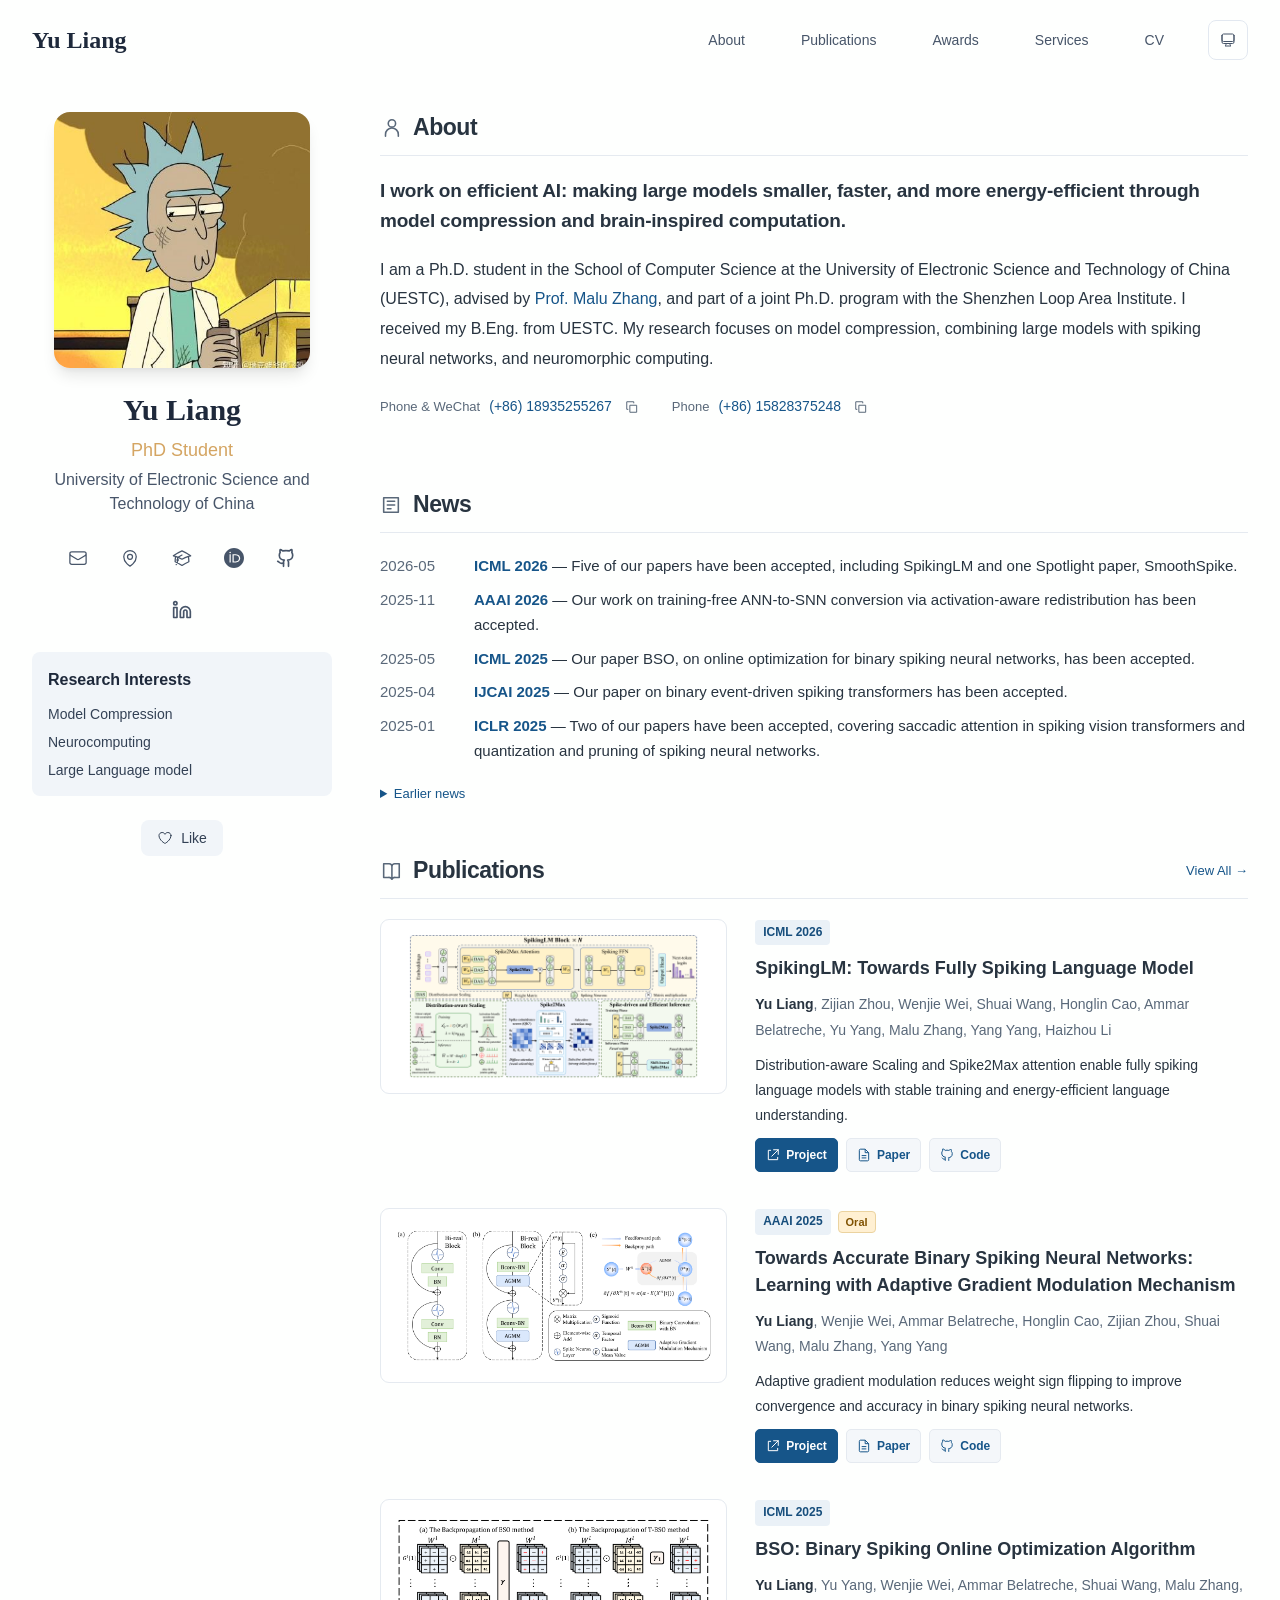
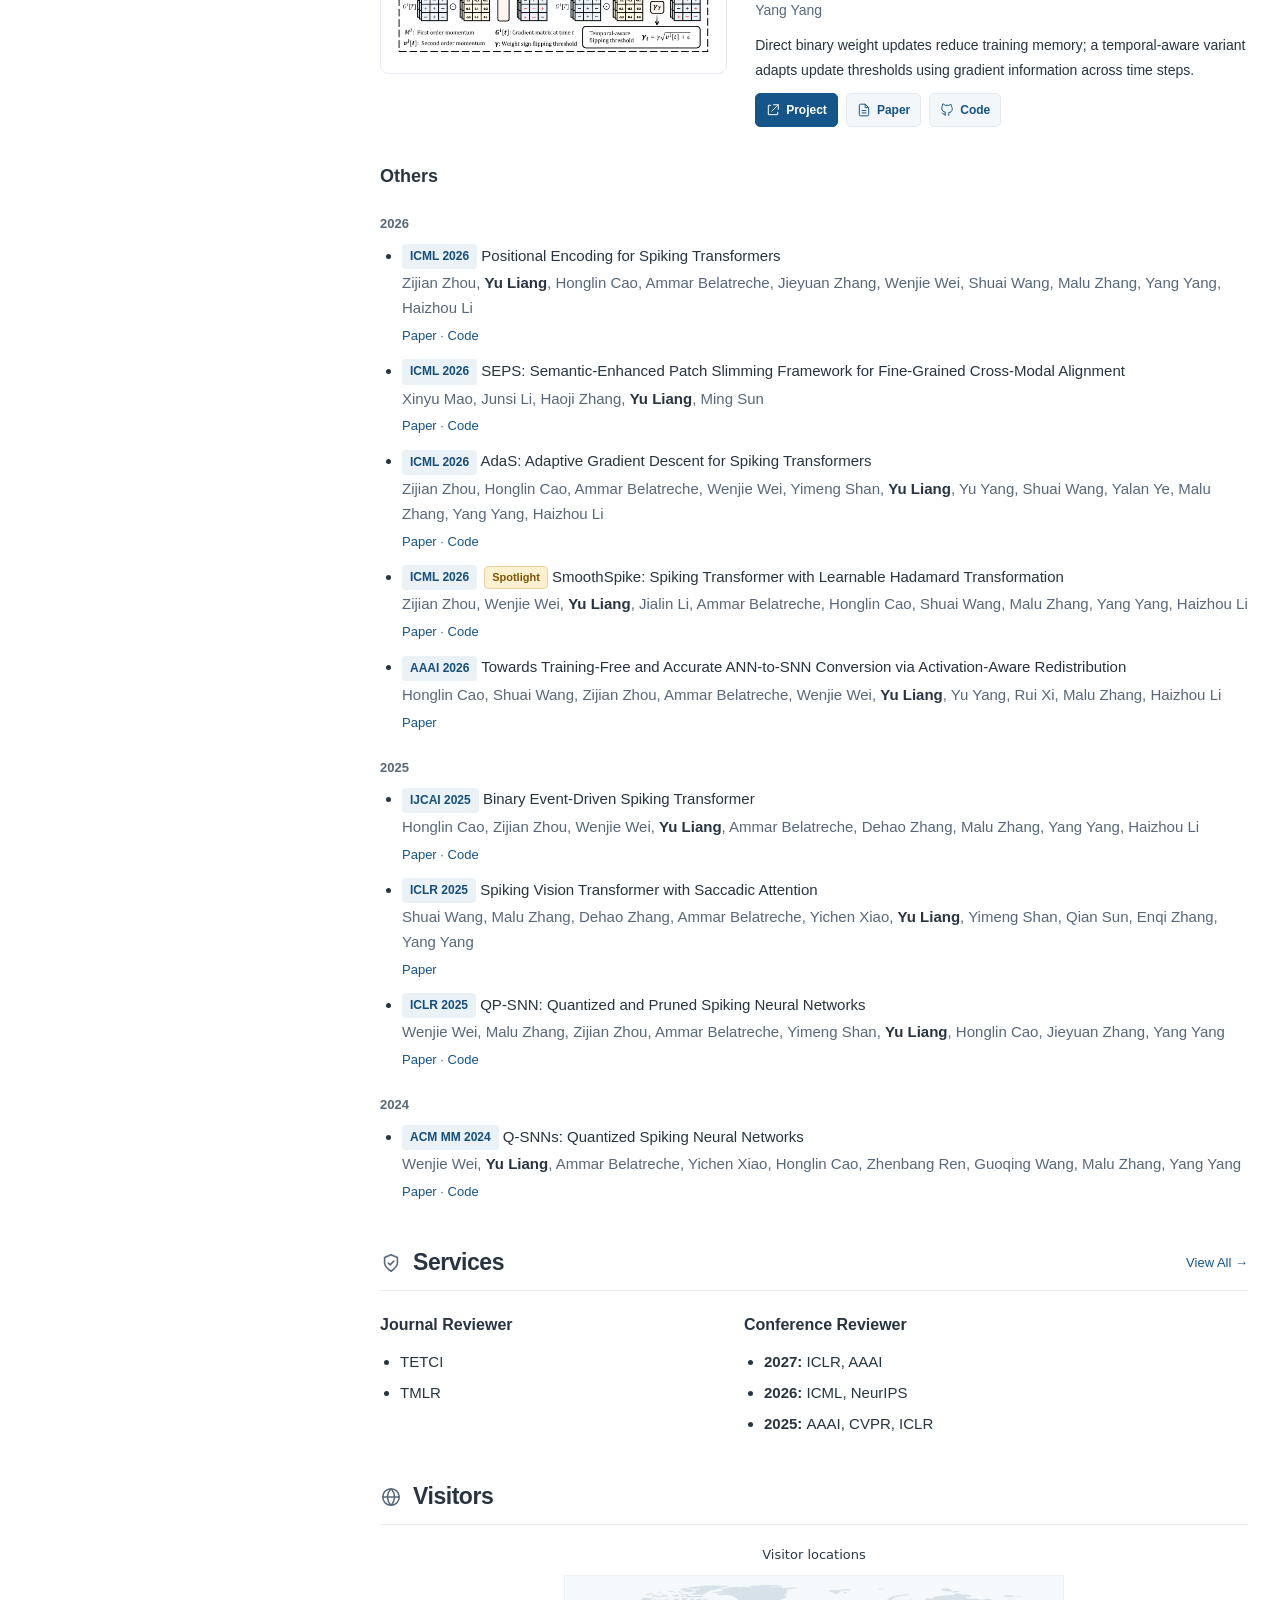
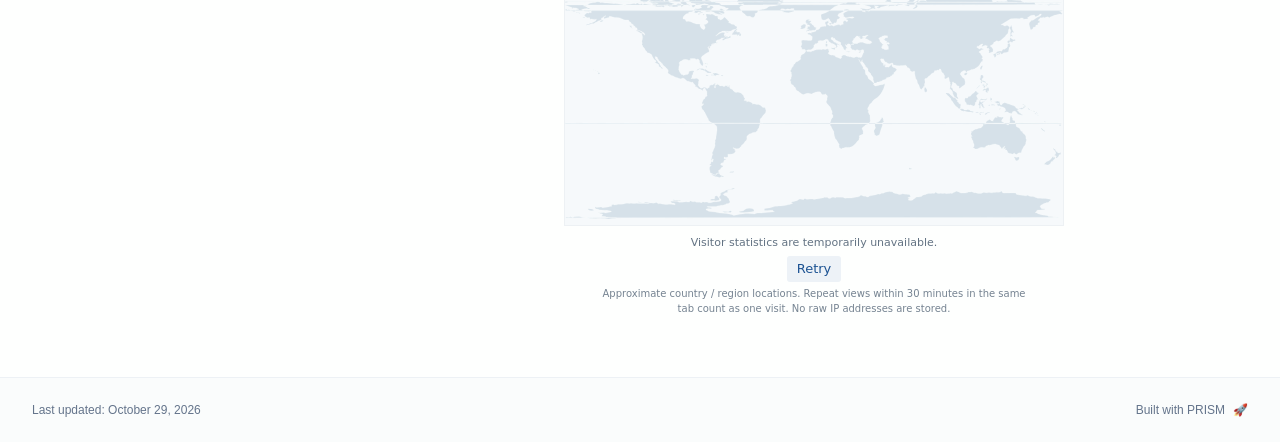
==== commit 2b072d94: "Expand news descriptions and align homepage section widths" ====
--- a/index.html
+++ b/index.html
@@ -21,4 +21,4 @@
                 root.classList.add('light');
                 root.setAttribute('data-theme', 'light');
               }
-            </script><link rel="icon" href="/favicon.svg"/><script>document.querySelectorAll('body link[rel="icon"], body link[rel="apple-touch-icon"]').forEach(el => document.head.appendChild(el))</script><script src="/_next/static/chunks/polyfills-42372ed130431b0a.js" noModule=""></script><!-- discovery:start --><title>Yu Liang | Efficient AI | UESTC</title><meta name="description" content="Yu Liang is a PhD student at UESTC researching efficient AI, model compression, language models and neuromorphic computing. Explore publications, code and research projects."><meta name="author" content="Yu Liang"><link rel="canonical" href="https://hamings1.github.io/"><meta property="og:title" content="Yu Liang | Efficient AI | UESTC"><meta property="og:description" content="Yu Liang is a PhD student at UESTC researching efficient AI, model compression, language models and neuromorphic computing. Explore publications, code and research projects."><meta property="og:url" content="https://hamings1.github.io/"><meta property="og:type" content="website"><meta property="og:site_name" content="Yu Liang | Efficient AI"><meta name="twitter:card" content="summary"><meta name="twitter:title" content="Yu Liang | Efficient AI | UESTC"><meta name="twitter:description" content="Yu Liang is a PhD student at UESTC researching efficient AI, model compression, language models and neuromorphic computing. Explore publications, code and research projects."><link rel="icon" href="/favicon.svg"><link rel="stylesheet" href="/assets/discovery.css?v=20261028"><script src="/assets/discovery.js?v=20261029-polish" defer=""></script><meta name="google-site-verification" content="Wrg7iuJLvga6M8JdAKe-ZBkK3zt0wc_cdAh7Vtug8M8"><script type="application/ld+json">{"@context":"https://schema.org","@type":"ProfilePage","@id":"https://hamings1.github.io/#profile","url":"https://hamings1.github.io/","mainEntity":{"@type":"Person","@id":"https://hamings1.github.io/#person","name":"Yu Liang","url":"https://hamings1.github.io/","image":"https://hamings1.github.io/bio.jpg","affiliation":{"@type":"CollegeOrUniversity","name":"University of Electronic Science and Technology of China","alternateName":"UESTC"},"knowsAbout":["Efficient AI","Model Compression","Language Models","Neuromorphic Computing"],"sameAs":["https://github.com/hamings1","https://www.linkedin.com/in/yu-liang-641685288"]}}</script><!-- discovery:end --></head><body class="font-sans antialiased"><div style="visibility:hidden"><nav class="fixed top-0 left-0 right-0 z-50" data-headlessui-state=""><div class="transition-all duration-300 ease-out bg-transparent" style="transform:translateY(-100px)"><div class="max-w-7xl mx-auto px-4 sm:px-6 lg:px-8"><div class="flex justify-between items-center h-16 lg:h-20"><div class="flex-shrink-0" tabindex="0"><a class="text-xl lg:text-2xl font-serif font-semibold text-primary hover:text-accent transition-colors duration-200" href="/">Yu Liang</a></div><div class="hidden lg:block"><div class="ml-10 flex items-center space-x-8"><div class="flex items-baseline space-x-8"><a class="relative px-3 py-2 text-sm font-medium transition-all duration-200 rounded hover:bg-accent/10 hover:shadow-sm text-primary" href="/"><span class="relative z-10">About</span><div class="absolute inset-0 bg-accent/10 rounded-lg"></div></a><a class="relative px-3 py-2 text-sm font-medium transition-all duration-200 rounded hover:bg-accent/10 hover:shadow-sm text-neutral-600 hover:text-primary" href="/publications/"><span class="relative z-10">Publications</span></a><a class="relative px-3 py-2 text-sm font-medium transition-all duration-200 rounded hover:bg-accent/10 hover:shadow-sm text-neutral-600 hover:text-primary" href="/awards/"><span class="relative z-10">Awards</span></a><a class="relative px-3 py-2 text-sm font-medium transition-all duration-200 rounded hover:bg-accent/10 hover:shadow-sm text-neutral-600 hover:text-primary" href="/services/"><span class="relative z-10">Services</span></a><a class="relative px-3 py-2 text-sm font-medium transition-all duration-200 rounded hover:bg-accent/10 hover:shadow-sm text-neutral-600 hover:text-primary" href="/cv/"><span class="relative z-10">CV</span></a></div><div class="flex items-center justify-center w-10 h-10 rounded-lg border border-neutral-200 dark:border-[rgba(148,163,184,0.24)] bg-background dark:bg-neutral-800"><div class="w-4 h-4 rounded-full bg-neutral-300 animate-pulse"></div></div></div></div><div class="lg:hidden flex items-center space-x-2"><div class="flex items-center justify-center w-10 h-10 rounded-lg border border-neutral-200 dark:border-[rgba(148,163,184,0.24)] bg-background dark:bg-neutral-800"><div class="w-4 h-4 rounded-full bg-neutral-300 animate-pulse"></div></div><button class="inline-flex items-center justify-center p-2 rounded-md text-neutral-600 hover:text-primary hover:bg-neutral-100 dark:hover:bg-neutral-800 focus:outline-none focus:ring-2 focus:ring-inset focus:ring-accent transition-colors duration-200" id="headlessui-disclosure-button-«R5pdb»" type="button" aria-expanded="false" data-headlessui-state=""><span class="sr-only">Open main menu</span><div><svg xmlns="http://www.w3.org/2000/svg" fill="none" viewBox="0 0 24 24" stroke-width="1.5" stroke="currentColor" aria-hidden="true" data-slot="icon" class="block h-6 w-6"><path stroke-linecap="round" stroke-linejoin="round" d="M3.75 6.75h16.5M3.75 12h16.5m-16.5 5.25h16.5"></path></svg></div></button></div></div></div></div></nav><main class="min-h-screen pt-16 lg:pt-20"><div class="max-w-6xl mx-auto px-4 sm:px-6 lg:px-8 py-8 bg-background min-h-screen"><div class="grid grid-cols-1 lg:grid-cols-3 gap-12"><div class="lg:col-span-1"><div class="sticky top-8" style="opacity:0;transform:translateY(20px)"><div class="w-64 h-64 mx-auto mb-6 rounded-2xl overflow-hidden shadow-lg hover:shadow-xl transition-all duration-200 hover:scale-105"><img alt="Yu Liang" width="256" height="256" decoding="async" data-nimg="1" class="w-full h-full object-cover object-[32%_center]" style="color:transparent" src="/bio.jpg"/></div><div class="text-center mb-6"><h1 class="text-3xl font-serif font-bold text-primary mb-2">Yu Liang</h1><p class="text-lg text-accent font-medium mb-1">PhD Student</p><p class="text-neutral-600 mb-2">University of Electronic Science and Technology of China</p></div><div class="flex flex-wrap justify-center gap-3 sm:gap-4 mb-6 relative px-2"><div class="relative"><button class="p-2 sm:p-2 transition-colors duration-200 text-neutral-600 dark:text-neutral-400 hover:text-accent" aria-label="Email"><svg xmlns="http://www.w3.org/2000/svg" fill="none" viewBox="0 0 24 24" stroke-width="1.5" stroke="currentColor" aria-hidden="true" data-slot="icon" class="h-5 w-5"><path stroke-linecap="round" stroke-linejoin="round" d="M21.75 6.75v10.5a2.25 2.25 0 0 1-2.25 2.25h-15a2.25 2.25 0 0 1-2.25-2.25V6.75m19.5 0A2.25 2.25 0 0 0 19.5 4.5h-15a2.25 2.25 0 0 0-2.25 2.25m19.5 0v.243a2.25 2.25 0 0 1-1.07 1.916l-7.5 4.615a2.25 2.25 0 0 1-2.36 0L3.32 8.91a2.25 2.25 0 0 1-1.07-1.916V6.75"></path></svg></button></div><div class="relative"><button class="p-2 sm:p-2 transition-colors duration-200 text-neutral-600 dark:text-neutral-400 hover:text-accent" aria-label="Location"><svg xmlns="http://www.w3.org/2000/svg" fill="none" viewBox="0 0 24 24" stroke-width="1.5" stroke="currentColor" aria-hidden="true" data-slot="icon" class="h-5 w-5"><path stroke-linecap="round" stroke-linejoin="round" d="M15 10.5a3 3 0 1 1-6 0 3 3 0 0 1 6 0Z"></path><path stroke-linecap="round" stroke-linejoin="round" d="M19.5 10.5c0 7.142-7.5 11.25-7.5 11.25S4.5 17.642 4.5 10.5a7.5 7.5 0 1 1 15 0Z"></path></svg></button></div><a href="https://scholar.google.com/citations?view_op=list_works&amp;hl=zh-CN&amp;hl=zh-CN&amp;user=cxsgMC8AAAAJ" target="_blank" rel="noopener noreferrer" class="p-2 sm:p-2 text-neutral-600 dark:text-neutral-400 hover:text-accent transition-colors duration-200" aria-label="Google Scholar"><svg xmlns="http://www.w3.org/2000/svg" fill="none" viewBox="0 0 24 24" stroke-width="1.5" stroke="currentColor" aria-hidden="true" data-slot="icon" class="h-5 w-5"><path stroke-linecap="round" stroke-linejoin="round" d="M4.26 10.147a60.438 60.438 0 0 0-.491 6.347A48.62 48.62 0 0 1 12 20.904a48.62 48.62 0 0 1 8.232-4.41 60.46 60.46 0 0 0-.491-6.347m-15.482 0a50.636 50.636 0 0 0-2.658-.813A59.906 59.906 0 0 1 12 3.493a59.903 59.903 0 0 1 10.399 5.84c-.896.248-1.783.52-2.658.814m-15.482 0A50.717 50.717 0 0 1 12 13.489a50.702 50.702 0 0 1 7.74-3.342M6.75 15a.75.75 0 1 0 0-1.5.75.75 0 0 0 0 1.5Zm0 0v-3.675A55.378 55.378 0 0 1 12 8.443m-7.007 11.55A5.981 5.981 0 0 0 6.75 15.75v-1.5"></path></svg></a><a href="https://orcid.org/0009-0003-6080-0173" target="_blank" rel="noopener noreferrer" class="p-2 sm:p-2 text-neutral-600 dark:text-neutral-400 hover:text-accent transition-colors duration-200" aria-label="ORCID"><svg viewBox="0 0 24 24" fill="currentColor" class="h-5 w-5" xmlns="http://www.w3.org/2000/svg"><path d="M12 0C5.372 0 0 5.372 0 12s5.372 12 12 12 12-5.372 12-12S18.628 0 12 0zM7.369 4.378c.525 0 .947.431.947.947s-.422.947-.947.947a.95.95 0 0 1-.947-.947c0-.525.422-.947.947-.947zm-.722 3.038h1.444v10.041H6.647V7.416zm3.562 0h3.9c3.712 0 5.344 2.653 5.344 5.025 0 2.578-2.016 5.025-5.325 5.025h-3.919V7.416zm1.444 1.303v7.444h2.297c3.272 0 4.022-2.484 4.022-3.722 0-2.016-1.284-3.722-4.097-3.722h-2.222z"></path></svg></a><a href="https://github.com/hamings1" target="_blank" rel="noopener noreferrer" class="p-2 sm:p-2 text-neutral-600 dark:text-neutral-400 hover:text-accent transition-colors duration-200" aria-label="GitHub"><svg xmlns="http://www.w3.org/2000/svg" width="24" height="24" viewBox="0 0 24 24" fill="none" stroke="currentColor" stroke-width="2" stroke-linecap="round" stroke-linejoin="round" class="lucide lucide-github h-5 w-5" aria-hidden="true"><path d="M15 22v-4a4.8 4.8 0 0 0-1-3.5c3 0 6-2 6-5.5.08-1.25-.27-2.48-1-3.5.28-1.15.28-2.35 0-3.5 0 0-1 0-3 1.5-2.64-.5-5.36-.5-8 0C6 2 5 2 5 2c-.3 1.15-.3 2.35 0 3.5A5.403 5.403 0 0 0 4 9c0 3.5 3 5.5 6 5.5-.39.49-.68 1.05-.85 1.65-.17.6-.22 1.23-.15 1.85v4"></path><path d="M9 18c-4.51 2-5-2-7-2"></path></svg></a><a href="https://www.linkedin.com/in/yu-liang-641685288" target="_blank" rel="noopener noreferrer" class="p-2 sm:p-2 text-neutral-600 dark:text-neutral-400 hover:text-accent transition-colors duration-200" aria-label="LinkedIn"><svg xmlns="http://www.w3.org/2000/svg" width="24" height="24" viewBox="0 0 24 24" fill="none" stroke="currentColor" stroke-width="2" stroke-linecap="round" stroke-linejoin="round" class="lucide lucide-linkedin h-5 w-5" aria-hidden="true"><path d="M16 8a6 6 0 0 1 6 6v7h-4v-7a2 2 0 0 0-2-2 2 2 0 0 0-2 2v7h-4v-7a6 6 0 0 1 6-6z"></path><rect width="4" height="12" x="2" y="9"></rect><circle cx="4" cy="4" r="2"></circle></svg></a></div><div class="bg-neutral-100 dark:bg-neutral-800 rounded-lg p-4 mb-6 hover:shadow-lg transition-all duration-200 hover:scale-[1.02]"><h3 class="font-semibold text-primary mb-3">Research Interests</h3><div class="space-y-2 text-sm text-neutral-700 dark:text-neutral-500"><div>Model Compression</div><div>Neurocomputing</div><div>Large Language model</div></div></div><div class="flex justify-center"><div class="relative"><button class="flex items-center space-x-2 px-4 py-2 rounded-lg font-medium text-sm transition-all duration-200 bg-neutral-100 dark:bg-neutral-800 text-neutral-700 dark:text-neutral-500 hover:bg-red-50 dark:hover:bg-red-900/20 hover:text-red-600 dark:hover:text-red-400 cursor-pointer" tabindex="0"><svg xmlns="http://www.w3.org/2000/svg" fill="none" viewBox="0 0 24 24" stroke-width="1.5" stroke="currentColor" aria-hidden="true" data-slot="icon" class="h-4 w-4"><path stroke-linecap="round" stroke-linejoin="round" d="M21 8.25c0-2.485-2.099-4.5-4.688-4.5-1.935 0-3.597 1.126-4.312 2.733-.715-1.607-2.377-2.733-4.313-2.733C5.1 3.75 3 5.765 3 8.25c0 7.22 9 12 9 12s9-4.78 9-12Z"></path></svg><span>Like</span></button></div></div></div></div><div class="lg:col-span-2 space-y-8"><section id="about" class="scroll-mt-24 space-y-8 home-content"><link rel="stylesheet" href="/assets/homepage.css?v=20261029-refine"><section aria-label="About"><div class="home-heading"><h2><svg viewBox="0 0 24 24" fill="none" stroke="currentColor" stroke-width="1.7" stroke-linecap="round" stroke-linejoin="round" aria-hidden="true"><path d="M20 21v-2a7 7 0 0 0-14 0v2 M17 7a4 4 0 1 1-8 0 4 4 0 0 1 8 0"></path></svg>About</h2></div><div class="home-about"><p class="research-statement">I work on efficient AI: making large models smaller, faster, and more energy-efficient through model compression and brain-inspired computation.</p><p>I am a Ph.D. student in the School of Computer Science at the University of Electronic Science and Technology of China (UESTC), advised by <a href="https://www.en.scse.uestc.edu.cn/info/1085/2257.htm" target="_blank" rel="noopener noreferrer">Prof. Malu Zhang</a>, and part of a joint Ph.D. program with the Shenzhen Loop Area Institute. I received my B.Eng. from UESTC. My research focuses on model compression, combining large models with spiking neural networks, and neuromorphic computing.</p><div class="contact-panel" aria-label="Contact information"><div class="contact-grid"><div class="contact-item"><div class="contact-info"><span class="contact-label">Phone &amp; WeChat</span><a href="tel:+8618935255267" id="contact-primary">(+86) 18935255267</a></div><button type="button" class="contact-copy" data-copy-contact="+8618935255267" data-contact-target="contact-primary" aria-label="Copy Phone &amp; WeChat number (+86) 18935255267" title="Copy number"><svg viewBox="0 0 24 24" fill="none" stroke="currentColor" stroke-width="1.7" stroke-linecap="round" stroke-linejoin="round" aria-hidden="true"><path d="M9 9h11v12H9z M5 16H3V3h12v2"></path></svg></button></div><div class="contact-item"><div class="contact-info"><span class="contact-label">Phone</span><a href="tel:+8615828375248" id="contact-secondary">(+86) 15828375248</a></div><button type="button" class="contact-copy" data-copy-contact="+8615828375248" data-contact-target="contact-secondary" aria-label="Copy Phone number (+86) 15828375248" title="Copy number"><svg viewBox="0 0 24 24" fill="none" stroke="currentColor" stroke-width="1.7" stroke-linecap="round" stroke-linejoin="round" aria-hidden="true"><path d="M9 9h11v12H9z M5 16H3V3h12v2"></path></svg></button></div></div><p class="contact-status" role="status" aria-live="polite"></p></div></div></section><section aria-label="News"><div class="home-heading"><h2><svg viewBox="0 0 24 24" fill="none" stroke="currentColor" stroke-width="1.7" stroke-linecap="round" stroke-linejoin="round" aria-hidden="true"><path d="M4 4h16v16H4z M8 8h8 M8 12h8 M8 16h4"></path></svg>News</h2></div><ul class="home-news"><li><time datetime="2026-05">2026-05</time><span><strong><a href="/publications/">ICML 2026</a></strong> — 5 papers accepted (1 Spotlight)</span></li><li><time datetime="2025-11">2025-11</time><span><strong><a href="#cao2026training">AAAI 2026</a></strong> — 1 paper accepted</span></li><li><time datetime="2025-05">2025-05</time><span><strong><a href="#liang2025bso">ICML 2025</a></strong> — 1 paper accepted</span></li><li><time datetime="2025-04">2025-04</time><span><strong><a href="#cao2025binary">IJCAI 2025</a></strong> — 1 paper accepted</span></li><li><time datetime="2025-01">2025-01</time><span><strong><a href="/publications/">ICLR 2025</a></strong> — 2 papers accepted</span></li></ul><details class="news-archive"><summary>Earlier news</summary><ul class="home-news"><li><time datetime="2024-12">2024-12</time><span><strong><a href="#liang2025towards">AAAI 2025</a></strong> — 1 paper accepted (Oral)</span></li><li><time datetime="2024-07">2024-07</time><span><strong><a href="#wei2024q">ACM Multimedia 2024</a></strong> — 1 paper accepted</span></li></ul></details></section><section aria-label="Publications"><div class="home-heading"><h2><svg viewBox="0 0 24 24" fill="none" stroke="currentColor" stroke-width="1.7" stroke-linecap="round" stroke-linejoin="round" aria-hidden="true"><path d="M4 4h6a3 3 0 0 1 3 3v14a4 4 0 0 0-4-2H4z M13 7a3 3 0 0 1 3-3h5v15h-4a4 4 0 0 0-4 2"></path></svg>Publications</h2><a class="view-all" href="/publications/">View All →</a></div><div class="paper-list"><article class="paper-row" id="liang2026spikinglm"><div class="paper-visual"><a class="paper-figure" href="/projects/spikinglm/" aria-label="Explore SpikingLM: Towards Fully Spiking Language Model"><span class="paper-image-canvas"><img src="/papers/spikinglm.png" alt="SpikingLM architecture with Distribution-aware Scaling and Spike2Max attention" width="1200" height="600" loading="lazy" decoding="async"></span></a></div><div class="paper-copy"><div class="paper-venue"><span class="venue-label">ICML 2026</span></div><h3 class="paper-title"><a href="https://proceedings.mlr.press/v306/liang26ae.html" target="_blank" rel="noopener noreferrer">SpikingLM: Towards Fully Spiking Language Model</a></h3><ul class="paper-details"><li class="paper-authors"><strong>Yu Liang</strong>, Zijian Zhou, Wenjie Wei, Shuai Wang, Honglin Cao, Ammar Belatreche, Yu Yang, Malu Zhang, Yang Yang, Haizhou Li</li><li>Distribution-aware Scaling and Spike2Max attention enable fully spiking language models with stable training and energy-efficient language understanding.</li><li><div class="paper-links"><a href="/projects/spikinglm/" class="paper-button project-button"><svg viewBox="0 0 24 24" fill="none" stroke="currentColor" stroke-width="1.7" stroke-linecap="round" stroke-linejoin="round" aria-hidden="true"><path d="M8 4H4v16h16v-4 M13 3h8v8 M10 14 21 3"></path></svg>Project</a><a href="https://proceedings.mlr.press/v306/liang26ae.html" target="_blank" rel="noopener noreferrer" class="paper-button"><svg viewBox="0 0 24 24" fill="none" stroke="currentColor" stroke-width="1.7" aria-hidden="true"><path d="M14 2H6a2 2 0 0 0-2 2v16a2 2 0 0 0 2 2h12a2 2 0 0 0 2-2V8z M14 2v6h6 M8 13h8 M8 17h8"></path></svg>Paper</a><a href="https://github.com/hamings1/SpikingLM" target="_blank" rel="noopener noreferrer" class="paper-button"><svg viewBox="0 0 24 24" fill="none" stroke="currentColor" stroke-width="1.7" aria-hidden="true"><path d="M9 19c-4.3 1.3-4.3-2.2-6-2.7 M15 22v-3.4c0-1 .1-1.4-.5-2 3.3-.4 6.5-1.6 6.5-7a5.4 5.4 0 0 0-1.5-3.7c.2-.9.2-2.3-.2-3.3 0 0-1.3-.4-4.2 1.5a14 14 0 0 0-6.2 0C6 1.2 4.7 1.6 4.7 1.6c-.4 1-.4 2.4-.2 3.3A5.4 5.4 0 0 0 3 8.6c0 5.4 3.2 6.6 6.5 7-.6.6-.5 1-.5 2V22"></path></svg>Code</a></div></li></ul></div></article><article class="paper-row" id="liang2025towards"><div class="paper-visual"><a class="paper-figure" href="/projects/agmm/" aria-label="Explore Towards Accurate Binary Spiking Neural Networks: Learning with Adaptive Gradient Modulation Mechanism"><span class="paper-image-canvas"><img src="/papers/agmm.png" alt="Network architecture and backpropagation of Adaptive Gradient Modulation Mechanism" width="1200" height="600" loading="lazy" decoding="async"></span></a></div><div class="paper-copy"><div class="paper-venue"><span class="venue-label">AAAI 2025</span><span class="paper-distinction">Oral</span></div><h3 class="paper-title"><a href="https://arxiv.org/abs/2502.14344" target="_blank" rel="noopener noreferrer">Towards Accurate Binary Spiking Neural Networks: Learning with Adaptive Gradient Modulation Mechanism</a></h3><ul class="paper-details"><li class="paper-authors"><strong>Yu Liang</strong>, Wenjie Wei, Ammar Belatreche, Honglin Cao, Zijian Zhou, Shuai Wang, Malu Zhang, Yang Yang</li><li>Adaptive gradient modulation reduces weight sign flipping to improve convergence and accuracy in binary spiking neural networks.</li><li><div class="paper-links"><a href="/projects/agmm/" class="paper-button project-button"><svg viewBox="0 0 24 24" fill="none" stroke="currentColor" stroke-width="1.7" stroke-linecap="round" stroke-linejoin="round" aria-hidden="true"><path d="M8 4H4v16h16v-4 M13 3h8v8 M10 14 21 3"></path></svg>Project</a><a href="https://arxiv.org/abs/2502.14344" target="_blank" rel="noopener noreferrer" class="paper-button"><svg viewBox="0 0 24 24" fill="none" stroke="currentColor" stroke-width="1.7" aria-hidden="true"><path d="M14 2H6a2 2 0 0 0-2 2v16a2 2 0 0 0 2 2h12a2 2 0 0 0 2-2V8z M14 2v6h6 M8 13h8 M8 17h8"></path></svg>Paper</a><a href="https://github.com/hamings1/AGMM" target="_blank" rel="noopener noreferrer" class="paper-button"><svg viewBox="0 0 24 24" fill="none" stroke="currentColor" stroke-width="1.7" aria-hidden="true"><path d="M9 19c-4.3 1.3-4.3-2.2-6-2.7 M15 22v-3.4c0-1 .1-1.4-.5-2 3.3-.4 6.5-1.6 6.5-7a5.4 5.4 0 0 0-1.5-3.7c.2-.9.2-2.3-.2-3.3 0 0-1.3-.4-4.2 1.5a14 14 0 0 0-6.2 0C6 1.2 4.7 1.6 4.7 1.6c-.4 1-.4 2.4-.2 3.3A5.4 5.4 0 0 0 3 8.6c0 5.4 3.2 6.6 6.5 7-.6.6-.5 1-.5 2V22"></path></svg>Code</a></div></li></ul></div></article><article class="paper-row" id="liang2025bso"><div class="paper-visual"><a class="paper-figure" href="/projects/bso/" aria-label="Explore BSO: Binary Spiking Online Optimization Algorithm"><span class="paper-image-canvas"><img src="/papers/bso.png" alt="Binary weight update strategies in BSO and temporal-aware T-BSO" width="1200" height="600" loading="lazy" decoding="async"></span></a></div><div class="paper-copy"><div class="paper-venue"><span class="venue-label">ICML 2025</span></div><h3 class="paper-title"><a href="https://arxiv.org/abs/2511.12502" target="_blank" rel="noopener noreferrer">BSO: Binary Spiking Online Optimization Algorithm</a></h3><ul class="paper-details"><li class="paper-authors"><strong>Yu Liang</strong>, Yu Yang, Wenjie Wei, Ammar Belatreche, Shuai Wang, Malu Zhang, Yang Yang</li><li>Direct binary weight updates reduce training memory; a temporal-aware variant adapts update thresholds using gradient information across time steps.</li><li><div class="paper-links"><a href="/projects/bso/" class="paper-button project-button"><svg viewBox="0 0 24 24" fill="none" stroke="currentColor" stroke-width="1.7" stroke-linecap="round" stroke-linejoin="round" aria-hidden="true"><path d="M8 4H4v16h16v-4 M13 3h8v8 M10 14 21 3"></path></svg>Project</a><a href="https://arxiv.org/abs/2511.12502" target="_blank" rel="noopener noreferrer" class="paper-button"><svg viewBox="0 0 24 24" fill="none" stroke="currentColor" stroke-width="1.7" aria-hidden="true"><path d="M14 2H6a2 2 0 0 0-2 2v16a2 2 0 0 0 2 2h12a2 2 0 0 0 2-2V8z M14 2v6h6 M8 13h8 M8 17h8"></path></svg>Paper</a><a href="https://github.com/hamings1/BSO" target="_blank" rel="noopener noreferrer" class="paper-button"><svg viewBox="0 0 24 24" fill="none" stroke="currentColor" stroke-width="1.7" aria-hidden="true"><path d="M9 19c-4.3 1.3-4.3-2.2-6-2.7 M15 22v-3.4c0-1 .1-1.4-.5-2 3.3-.4 6.5-1.6 6.5-7a5.4 5.4 0 0 0-1.5-3.7c.2-.9.2-2.3-.2-3.3 0 0-1.3-.4-4.2 1.5a14 14 0 0 0-6.2 0C6 1.2 4.7 1.6 4.7 1.6c-.4 1-.4 2.4-.2 3.3A5.4 5.4 0 0 0 3 8.6c0 5.4 3.2 6.6 6.5 7-.6.6-.5 1-.5 2V22"></path></svg>Code</a></div></li></ul></div></article></div><section id="other-publications" aria-label="Other Publications" class="other-publications"><h3>Others</h3><section class="publication-year" aria-label="2026 publications"><h4>2026</h4><ul class="other-paper-list"><li id="zhou2026positional" class="other-paper"><div class="other-paper-title"><span class="other-paper-venue"><span class="venue-label">ICML 2026</span></span> <a href="https://proceedings.mlr.press/v306/zhou26ab.html" target="_blank" rel="noopener noreferrer">Positional Encoding for Spiking Transformers</a></div><div class="other-paper-authors">Zijian Zhou, <strong>Yu Liang</strong>, Honglin Cao, Ammar Belatreche, Jieyuan Zhang, Wenjie Wei, Shuai Wang, Malu Zhang, Yang Yang, Haizhou Li</div><div class="other-paper-links"><a class="inline-link" href="https://proceedings.mlr.press/v306/zhou26ab.html" target="_blank" rel="noopener noreferrer">Paper</a> · <a class="inline-link" href="https://github.com/CayleyZ/SPE" target="_blank" rel="noopener noreferrer">Code</a></div></li><li id="mao2026seps" class="other-paper"><div class="other-paper-title"><span class="other-paper-venue"><span class="venue-label">ICML 2026</span></span> <a href="https://proceedings.mlr.press/v306/mao26d.html" target="_blank" rel="noopener noreferrer">SEPS: Semantic-Enhanced Patch Slimming Framework for Fine-Grained Cross-Modal Alignment</a></div><div class="other-paper-authors">Xinyu Mao, Junsi Li, Haoji Zhang, <strong>Yu Liang</strong>, Ming Sun</div><div class="other-paper-links"><a class="inline-link" href="https://proceedings.mlr.press/v306/mao26d.html" target="_blank" rel="noopener noreferrer">Paper</a> · <a class="inline-link" href="https://github.com/Sweet4tars/seps" target="_blank" rel="noopener noreferrer">Code</a></div></li><li id="zhou2026adas" class="other-paper"><div class="other-paper-title"><span class="other-paper-venue"><span class="venue-label">ICML 2026</span></span> <a href="https://proceedings.mlr.press/v306/zhou26d.html" target="_blank" rel="noopener noreferrer">AdaS: Adaptive Gradient Descent for Spiking Transformers</a></div><div class="other-paper-authors">Zijian Zhou, Honglin Cao, Ammar Belatreche, Wenjie Wei, Yimeng Shan, <strong>Yu Liang</strong>, Yu Yang, Shuai Wang, Yalan Ye, Malu Zhang, Yang Yang, Haizhou Li</div><div class="other-paper-links"><a class="inline-link" href="https://proceedings.mlr.press/v306/zhou26d.html" target="_blank" rel="noopener noreferrer">Paper</a> · <a class="inline-link" href="https://github.com/CayleyZ/AdaS" target="_blank" rel="noopener noreferrer">Code</a></div></li><li id="zhou2026smoothspike" class="other-paper"><div class="other-paper-title"><span class="other-paper-venue"><span class="venue-label">ICML 2026</span><span class="paper-distinction">Spotlight</span></span> <a href="https://proceedings.mlr.press/v306/zhou26ax.html" target="_blank" rel="noopener noreferrer">SmoothSpike: Spiking Transformer with Learnable Hadamard Transformation</a></div><div class="other-paper-authors">Zijian Zhou, Wenjie Wei, <strong>Yu Liang</strong>, Jialin Li, Ammar Belatreche, Honglin Cao, Shuai Wang, Malu Zhang, Yang Yang, Haizhou Li</div><div class="other-paper-links"><a class="inline-link" href="https://proceedings.mlr.press/v306/zhou26ax.html" target="_blank" rel="noopener noreferrer">Paper</a> · <a class="inline-link" href="https://github.com/CayleyZ/SmoothSpike" target="_blank" rel="noopener noreferrer">Code</a></div></li><li id="cao2026training" class="other-paper"><div class="other-paper-title"><span class="other-paper-venue"><span class="venue-label">AAAI 2026</span></span> <a href="https://ojs.aaai.org/index.php/AAAI/article/view/37148" target="_blank" rel="noopener noreferrer">Towards Training-Free and Accurate ANN-to-SNN Conversion via Activation-Aware Redistribution</a></div><div class="other-paper-authors">Honglin Cao, Shuai Wang, Zijian Zhou, Ammar Belatreche, Wenjie Wei, <strong>Yu Liang</strong>, Yu Yang, Rui Xi, Malu Zhang, Haizhou Li</div><div class="other-paper-links"><a class="inline-link" href="https://ojs.aaai.org/index.php/AAAI/article/view/37148" target="_blank" rel="noopener noreferrer">Paper</a></div></li></ul></section><section class="publication-year" aria-label="2025 publications"><h4>2025</h4><ul class="other-paper-list"><li id="cao2025binary" class="other-paper"><div class="other-paper-title"><span class="other-paper-venue"><span class="venue-label">IJCAI 2025</span></span> <a href="https://www.ijcai.org/proceedings/2025/458" target="_blank" rel="noopener noreferrer">Binary Event-Driven Spiking Transformer</a></div><div class="other-paper-authors">Honglin Cao, Zijian Zhou, Wenjie Wei, <strong>Yu Liang</strong>, Ammar Belatreche, Dehao Zhang, Malu Zhang, Yang Yang, Haizhou Li</div><div class="other-paper-links"><a class="inline-link" href="https://www.ijcai.org/proceedings/2025/458" target="_blank" rel="noopener noreferrer">Paper</a> · <a class="inline-link" href="https://github.com/CaoHLin/BESTFormer" target="_blank" rel="noopener noreferrer">Code</a></div></li><li id="wang2025spiking" class="other-paper"><div class="other-paper-title"><span class="other-paper-venue"><span class="venue-label">ICLR 2025</span></span> <a href="https://arxiv.org/abs/2502.12677" target="_blank" rel="noopener noreferrer">Spiking Vision Transformer with Saccadic Attention</a></div><div class="other-paper-authors">Shuai Wang, Malu Zhang, Dehao Zhang, Ammar Belatreche, Yichen Xiao, <strong>Yu Liang</strong>, Yimeng Shan, Qian Sun, Enqi Zhang, Yang Yang</div><div class="other-paper-links"><a class="inline-link" href="https://arxiv.org/abs/2502.12677" target="_blank" rel="noopener noreferrer">Paper</a></div></li><li id="wei2025qp" class="other-paper"><div class="other-paper-title"><span class="other-paper-venue"><span class="venue-label">ICLR 2025</span></span> <a href="https://arxiv.org/abs/2502.05905" target="_blank" rel="noopener noreferrer">QP-SNN: Quantized and Pruned Spiking Neural Networks</a></div><div class="other-paper-authors">Wenjie Wei, Malu Zhang, Zijian Zhou, Ammar Belatreche, Yimeng Shan, <strong>Yu Liang</strong>, Honglin Cao, Jieyuan Zhang, Yang Yang</div><div class="other-paper-links"><a class="inline-link" href="https://arxiv.org/abs/2502.05905" target="_blank" rel="noopener noreferrer">Paper</a> · <a class="inline-link" href="https://github.com/Wenjie-Wei/QP-SNN" target="_blank" rel="noopener noreferrer">Code</a></div></li></ul></section><section class="publication-year" aria-label="2024 publications"><h4>2024</h4><ul class="other-paper-list"><li id="wei2024q" class="other-paper"><div class="other-paper-title"><span class="other-paper-venue"><span class="venue-label">ACM MM 2024</span></span> <a href="https://arxiv.org/abs/2406.13672" target="_blank" rel="noopener noreferrer">Q-SNNs: Quantized Spiking Neural Networks</a></div><div class="other-paper-authors">Wenjie Wei, <strong>Yu Liang</strong>, Ammar Belatreche, Yichen Xiao, Honglin Cao, Zhenbang Ren, Guoqing Wang, Malu Zhang, Yang Yang</div><div class="other-paper-links"><a class="inline-link" href="https://arxiv.org/abs/2406.13672" target="_blank" rel="noopener noreferrer">Paper</a> · <a class="inline-link" href="https://github.com/Wenjie-Wei/Q-SNNs" target="_blank" rel="noopener noreferrer">Code</a></div></li></ul></section></section></section><section id="services" aria-label="Services"><div class="home-heading"><h2><svg viewBox="0 0 24 24" fill="none" stroke="currentColor" stroke-width="1.7" stroke-linecap="round" stroke-linejoin="round" aria-hidden="true"><path d="m12 3 7 3v6c0 4-7 9-7 9s-7-5-7-9V6z m-3 9 2 2 4-4"></path></svg>Services</h2><a class="view-all" href="/services/">View All →</a></div><div class="home-services"><div><h3>Journal Reviewer</h3><ul><li>TETCI</li><li>TMLR</li></ul></div><div><h3>Conference Reviewer</h3><ul><li><strong>2027: </strong>ICLR, AAAI</li><li><strong>2026: </strong>ICML, NeurIPS</li><li><strong>2025: </strong>AAAI, CVPR, ICLR</li></ul></div></div></section><section aria-label="Visitors"><div class="home-heading"><h2><svg viewBox="0 0 24 24" fill="none" stroke="currentColor" stroke-width="1.7" stroke-linecap="round" stroke-linejoin="round" aria-hidden="true"><path d="M21 12a9 9 0 1 1-18 0 9 9 0 0 1 18 0 M3 12h18 M12 3c5 5 5 13 0 18 M12 3c-5 5-5 13 0 18"></path></svg>Visitors</h2></div><iframe class="visitor-frame" src="/visitors.html?v=cloudflare1" title="Visitor locations around the world"></iframe></section></section></div></div></div><!--$--><!--/$--><!--$--><!--/$--></main><footer class="border-t border-neutral-200/50 bg-neutral-50/50 dark:bg-neutral-900/50 dark:border-neutral-700/50"><div class="max-w-6xl mx-auto px-4 sm:px-6 lg:px-8 py-6"><div class="flex flex-col sm:flex-row justify-between items-center gap-2"><p class="text-xs text-neutral-500">Last updated: <!-- -->October 29, 2026</p><p class="text-xs text-neutral-500 flex items-center"><a href="https://github.com/xyjoey/PRISM" target="_blank" rel="noopener noreferrer">Built with PRISM</a><span class="ml-2">🚀</span></p></div></div></footer></div><script src="/_next/static/chunks/webpack-af78f5c2c11af041.js" async=""></script><script>(self.__next_f=self.__next_f||[]).push([0])</script><script>self.__next_f.push([1,"1:\"$Sreact.fragment\"\n2:I[3719,[\"17\",\"static/chunks/17-9c04c9413a9f9f1f.js\",\"874\",\"static/chunks/874-6cc630662f3664af.js\",\"862\",\"static/chunks/862-15038af301665bb3.js\",\"177\",\"static/chunks/app/layout-24a2ef7cd5fed40f.js\"],\"ThemeProvider\"]\n3:I[768,[\"17\",\"static/chunks/17-9c04c9413a9f9f1f.js\",\"874\",\"static/chunks/874-6cc630662f3664af.js\",\"862\",\"static/chunks/862-15038af301665bb3.js\",\"177\",\"static/chunks/app/layout-24a2ef7cd5fed40f.js\"],\"default\"]\n4:I[7555,[],\"\"]\n5:I[1295,[],\"\"]\n6:I[2548,[\"17\",\"static/chunks/17-9c04c9413a9f9f1f.js\",\"874\",\"static/chunks/874-6cc630662f3664af.js\",\"862\",\"static/chunks/862-15038af301665bb3.js\",\"177\",\"static/chunks/app/layout-24a2ef7cd5fed40f.js\"],\"default\"]\n7:I[7437,[\"17\",\"static/chunks/17-9c04c9413a9f9f1f.js\",\"178\",\"static/chunks/178-595a94b9af1e67b5.js\",\"874\",\"static/chunks/874-6cc630662f3664af.js\",\"748\",\"static/chunks/748-b0753eeaf12cb586.js\",\"974\",\"static/chunks/app/page-c1008cc5483acef4.js\"],\"default\"]\n8:I[9507,[\"17\",\"static/chunks/17-9c04c9413a9f9f1f.js\",\"178\",\"static/chunks/178-595a94b9af1e67b5.js\",\"874\",\"static/chunks/874-6cc630662f3664af.js\",\"748\",\"static/chunks/748-b0753eeaf12cb586.js\",\"974\",\"static/chunks/app/page-c1008cc5483acef4.js\"],\"default\"]\n9:I[5218,[\"17\",\"static/chunks/17-9c04c9413a9f9f1f.js\",\"178\",\"static/chunks/178-595a94b9af1e67b5.js\",\"874\",\"static/chunks/874-6cc630662f3664af.js\",\"748\",\"static/chunks/748-b0753eeaf12cb586.js\",\"974\",\"static/chunks/app/page-c1008cc5483acef4.js\"],\"default\"]\na:I[1990,[\"17\",\"static/chunks/17-9c04c9413a9f9f1f.js\",\"178\",\"static/chunks/178-595a94b9af1e67b5.js\",\"874\",\"static/chunks/874-6cc630662f3664af.js\",\"748\",\"static/chunks/748-b0753eeaf12cb586.js\",\"974\",\"static/chunks/app/page-c1008cc5483acef4.js\"],\"default\"]\nb:I[9665,[],\"MetadataBoundary\"]\nd:I[9665,[],\"OutletBoundary\"]\n10:I[4911,[],\"AsyncMetadataOutlet\"]\n12:I[9665,[],\"ViewportBoundary\"]\n14:I[6614,[],\"\"]\n:HL[\"/_next/static/css/92b53c90e215dddf.css\",\"style\"]\n"])</script><script>self.__next_f.push([1,"0:{\"P\":null,\"b\":\"CWjEt0rLwIhY58VJ8p-AG\",\"p\":\"\",\"c\":[\"\",\"\"],\"i\":false,\"f\":[[[\"\",{\"children\":[\"__PAGE__\",{}]},\"$undefined\",\"$undefined\",true],[\"\",[\"$\",\"$1\",\"c\",{\"children\":[[[\"$\",\"link\",\"0\",{\"rel\":\"stylesheet\",\"href\":\"/_next/static/css/92b53c90e215dddf.css\",\"precedence\":\"next\",\"crossOrigin\":\"$undefined\",\"nonce\":\"$undefined\"}]],[\"$\",\"html\",null,{\"lang\":\"en\",\"className\":\"scroll-smooth\",\"suppressHydrationWarning\":true,\"children\":[[\"$\",\"head\",null,{\"children\":[[\"$\",\"link\",null,{\"rel\":\"icon\",\"href\":\"/favicon.svg\",\"type\":\"image/svg+xml\"}],[\"$\",\"link\",null,{\"rel\":\"dns-prefetch\",\"href\":\"https://google-fonts.jialeliu.com\"}],[\"$\",\"link\",null,{\"rel\":\"preconnect\",\"href\":\"https://google-fonts.jialeliu.com\",\"crossOrigin\":\"\"}],[\"$\",\"link\",null,{\"rel\":\"preload\",\"as\":\"style\",\"href\":\"https://google-fonts.jialeliu.com/css2?family=Inter:wght@300;400;500;600;700&family=Crimson+Text:ital,wght@0,400;0,600;1,400&display=swap\"}],[\"$\",\"link\",null,{\"rel\":\"stylesheet\",\"id\":\"gfonts-css\",\"href\":\"https://google-fonts.jialeliu.com/css2?family=Inter:wght@300;400;500;600;700&family=Crimson+Text:ital,wght@0,400;0,600;1,400&display=swap\",\"media\":\"print\"}],[\"$\",\"script\",null,{\"dangerouslySetInnerHTML\":{\"__html\":\"\\n              (function(){\\n                var l = document.getElementById('gfonts-css');\\n                if (!l) return;\\n                if (l.media !== 'all') {\\n                  l.addEventListener('load', function(){ try { l.media = 'all'; } catch(e){} });\\n                }\\n              })();\\n            \"}}],[\"$\",\"noscript\",null,{\"children\":[\"$\",\"link\",null,{\"rel\":\"stylesheet\",\"href\":\"https://google-fonts.jialeliu.com/css2?family=Inter:wght@300;400;500;600;700&family=Crimson+Text:ital,wght@0,400;0,600;1,400&display=swap\"}]}],[\"$\",\"script\",null,{\"dangerouslySetInnerHTML\":{\"__html\":\"\\n              try {\\n                const theme = localStorage.getItem('theme-storage');\\n                const parsed = theme ? JSON.parse(theme) : null;\\n                const setting = parsed?.state?.theme || 'system';\\n                const prefersDark = typeof window !== 'undefined' && window.matchMedia && window.matchMedia('(prefers-color-scheme: dark)').matches;\\n                const effective = setting === 'dark' ? 'dark' : (setting === 'light' ? 'light' : (prefersDark ? 'dark' : 'light'));\\n                var root = document.documentElement;\\n                root.classList.add(effective);\\n                root.setAttribute('data-theme', effective);\\n              } catch (e) {\\n                var root = document.documentElement;\\n                root.classList.add('light');\\n                root.setAttribute('data-theme', 'light');\\n              }\\n            \"}}],[\"$\",\"link\",null,{\"rel\":\"stylesheet\",\"href\":\"/assets/discovery.css?v=20261028\"}],[\"$\",\"script\",null,{\"src\":\"/assets/discovery.js?v=20261029-polish\",\"defer\":true}],[\"$\",\"meta\",null,{\"name\":\"google-site-verification\",\"content\":\"Wrg7iuJLvga6M8JdAKe-ZBkK3zt0wc_cdAh7Vtug8M8\"}],[\"$\",\"script\",null,{\"type\":\"application/ld+json\",\"dangerouslySetInnerHTML\":{\"__html\":\"{\\\"@context\\\":\\\"https://schema.org\\\",\\\"@type\\\":\\\"ProfilePage\\\",\\\"@id\\\":\\\"https://hamings1.github.io/#profile\\\",\\\"url\\\":\\\"https://hamings1.github.io/\\\",\\\"mainEntity\\\":{\\\"@type\\\":\\\"Person\\\",\\\"@id\\\":\\\"https://hamings1.github.io/#person\\\",\\\"name\\\":\\\"Yu Liang\\\",\\\"url\\\":\\\"https://hamings1.github.io/\\\",\\\"image\\\":\\\"https://hamings1.github.io/bio.jpg\\\",\\\"affiliation\\\":{\\\"@type\\\":\\\"CollegeOrUniversity\\\",\\\"name\\\":\\\"University of Electronic Science and Technology of China\\\",\\\"alternateName\\\":\\\"UESTC\\\"},\\\"knowsAbout\\\":[\\\"Efficient AI\\\",\\\"Model Compression\\\",\\\"Language Models\\\",\\\"Neuromorphic Computing\\\"],\\\"sameAs\\\":[\\\"https://github.com/hamings1\\\",\\\"https://www.linkedin.com/in/yu-liang-641685288\\\"]}}\"}}]]}],[\"$\",\"body\",null,{\"className\":\"font-sans antialiased\",\"children\":[\"$\",\"$L2\",null,{\"children\":[[\"$\",\"$L3\",null,{\"items\":[{\"title\":\"About\",\"type\":\"page\",\"target\":\"about\",\"href\":\"/\"},{\"title\":\"Publications\",\"type\":\"page\",\"target\":\"publications\",\"href\":\"/publications\"},{\"title\":\"Awards\",\"type\":\"page\",\"target\":\"awards\",\"href\":\"/awards\"},{\"title\":\"Services\",\"type\":\"page\",\"target\":\"services\",\"href\":\"/services\"},{\"title\":\"CV\",\"type\":\"page\",\"target\":\"cv\",\"href\":\"/cv\"}],\"siteTitle\":\"Yu Liang\",\"enableOnePageMode\":false}],[\"$\",\"main\",null,{\"className\":\"min-h-screen pt-16 lg:pt-20\",\"children\":[\"$\",\"$L4\",null,{\"parallelRouterKey\":\"children\",\"error\":\"$undefined\",\"errorStyles\":\"$undefined\",\"errorScripts\":\"$undefined\",\"template\":[\"$\",\"$L5\",null,{}],\"templateStyles\":\"$undefined\",\"templateScripts\":\"$undefined\",\"notFound\":[[[\"$\",\"title\",null,{\"children\":\"404: This page could not be found.\"}],[\"$\",\"div\",null,{\"style\":{\"fontFamily\":\"system-ui,\\\"Segoe UI\\\",Roboto,Helvetica,Arial,sans-serif,\\\"Apple Color Emoji\\\",\\\"Segoe UI Emoji\\\"\",\"height\":\"100vh\",\"textAlign\":\"center\",\"display\":\"flex\",\"flexDirection\":\"column\",\"alignItems\":\"center\",\"justifyContent\":\"center\"},\"children\":[\"$\",\"div\",null,{\"children\":[[\"$\",\"style\",null,{\"dangerouslySetInnerHTML\":{\"__html\":\"body{color:#000;background:#fff;margin:0}.next-error-h1{border-right:1px solid rgba(0,0,0,.3)}@media (prefers-color-scheme:dark){body{color:#fff;background:#000}.next-error-h1{border-right:1px solid rgba(255,255,255,.3)}}\"}}],[\"$\",\"h1\",null,{\"className\":\"next-error-h1\",\"style\":{\"display\":\"inline-block\",\"margin\":\"0 20px 0 0\",\"padding\":\"0 23px 0 0\",\"fontSize\":24,\"fontWeight\":500,\"verticalAlign\":\"top\",\"lineHeight\":\"49px\"},\"children\":404}],[\"$\",\"div\",null,{\"style\":{\"display\":\"inline-block\"},\"children\":[\"$\",\"h2\",null,{\"style\":{\"fontSize\":14,\"fontWeight\":400,\"lineHeight\":\"49px\",\"margin\":0},\"children\":\"This page could not be found.\"}]}]]}]}]],[]],\"forbidden\":\"$undefined\",\"unauthorized\":\"$undefined\"}]}],[\"$\",\"$L6\",null,{\"lastUpdated\":\"October 29, 2026\"}]]}]}]]}]]}],{\"children\":[\"__PAGE__\",[\"$\",\"$1\",\"c\",{\"children\":[[\"$\",\"div\",null,{\"className\":\"max-w-6xl mx-auto px-4 sm:px-6 lg:px-8 py-8 bg-background min-h-screen\",\"children\":[\"$\",\"div\",null,{\"className\":\"grid grid-cols-1 lg:grid-cols-3 gap-12\",\"children\":[[\"$\",\"div\",null,{\"className\":\"lg:col-span-1\",\"children\":[\"$\",\"$L7\",null,{\"author\":{\"name\":\"Yu Liang\",\"title\":\"PhD Student\",\"institution\":\"University of Electronic Science and Technology of China\",\"avatar\":\"/bio.jpg\"},\"social\":{\"email\":\"yu-liang@std.uestc.edu.cn\",\"location\":\"Chengdu, China\",\"location_url\":\"https://maps.google.com\",\"location_details\":[\"No.2006, Xiyuan Ave, West Hi-Tech Zone,\",\"University of Electronic Science and Technology of China, Chengdu, China\"],\"google_scholar\":\"https://scholar.google.com/citations?view_op=list_works&hl=zh-CN&hl=zh-CN&user=cxsgMC8AAAAJ\",\"orcid\":\"https://orcid.org/0009-0003-6080-0173\",\"github\":\"https://github.com/hamings1\",\"linkedin\":\"https://www.linkedin.com/in/yu-liang-641685288\"},\"features\":{\"enable_likes\":true,\"enable_one_page_mode\":false},\"researchInterests\":[\"Model Compression\",\"Neurocomputing\",\"Large Language model\"]}]}],[\"$\",\"div\",null,{\"className\":\"lg:col-span-2 space-y-8\",\"children\":[[\"$\",\"section\",null,{\"id\":\"about\",\"className\":\"scroll-mt-24 space-y-8 home-content\",\"children\":[[\"$\",\"link\",null,{\"rel\":\"stylesheet\",\"href\":\"/assets/homepage.css?v=20261029-refine\"}],[\"$\",\"section\",null,{\"aria-label\":\"About\",\"children\":[[\"$\",\"div\",null,{\"className\":\"home-heading\",\"children\":[[\"$\",\"h2\",null,{\"children\":[[\"$\",\"svg\",null,{\"viewBox\":\"0 0 24 24\",\"fill\":\"none\",\"stroke\":\"currentColor\",\"strokeWidth\":1.7,\"strokeLinecap\":\"round\",\"strokeLinejoin\":\"round\",\"aria-hidden\":\"true\",\"children\":[\"$\",\"path\",null,{\"d\":\"M20 21v-2a7 7 0 0 0-14 0v2 M17 7a4 4 0 1 1-8 0 4 4 0 0 1 8 0\"}]}],\"About\"]}]]}],[\"$\",\"div\",null,{\"className\":\"home-about\",\"children\":[[\"$\",\"p\",null,{\"className\":\"research-statement\",\"children\":\"I work on efficient AI: making large models smaller, faster, and more energy-efficient through model compression and brain-inspired computation.\"}],[\"$\",\"p\",null,{\"children\":[\"I am a Ph.D. student in the School of Computer Science at the University of Electronic Science and Technology of China (UESTC), advised by \",[\"$\",\"a\",null,{\"href\":\"https://www.en.scse.uestc.edu.cn/info/1085/2257.htm\",\"target\":\"_blank\",\"rel\":\"noopener noreferrer\",\"children\":\"Prof. Malu Zhang\"}],\", and part of a joint Ph.D. program with the Shenzhen Loop Area Institute. I received my B.Eng. from UESTC. My research focuses on model compression, combining large models with spiking neural networks, and neuromorphic computing.\"]}],[\"$\",\"div\",null,{\"className\":\"contact-panel\",\"aria-label\":\"Contact information\",\"children\":[[\"$\",\"div\",null,{\"className\":\"contact-grid\",\"children\":[[\"$\",\"div\",null,{\"className\":\"contact-item\",\"children\":[[\"$\",\"div\",null,{\"className\":\"contact-info\",\"children\":[[\"$\",\"span\",null,{\"className\":\"contact-label\",\"children\":\"Phone & WeChat\"}],[\"$\",\"a\",null,{\"href\":\"tel:+8618935255267\",\"id\":\"contact-primary\",\"children\":\"(+86) 18935255267\"}]]}],[\"$\",\"button\",null,{\"type\":\"button\",\"className\":\"contact-copy\",\"data-copy-contact\":\"+8618935255267\",\"data-contact-target\":\"contact-primary\",\"aria-label\":\"Copy Phone & WeChat number (+86) 18935255267\",\"title\":\"Copy number\",\"children\":[[\"$\",\"svg\",null,{\"viewBox\":\"0 0 24 24\",\"fill\":\"none\",\"stroke\":\"currentColor\",\"strokeWidth\":1.7,\"strokeLinecap\":\"round\",\"strokeLinejoin\":\"round\",\"aria-hidden\":\"true\",\"children\":[\"$\",\"path\",null,{\"d\":\"M9 9h11v12H9z M5 16H3V3h12v2\"}]}]]}]]}],[\"$\",\"div\",null,{\"className\":\"contact-item\",\"children\":[[\"$\",\"div\",null,{\"className\":\"contact-info\",\"children\":[[\"$\",\"span\",null,{\"className\":\"contact-label\",\"children\":\"Phone\"}],[\"$\",\"a\",null,{\"href\":\"tel:+8615828375248\",\"id\":\"contact-secondary\",\"children\":\"(+86) 15828375248\"}]]}],[\"$\",\"button\",null,{\"type\":\"button\",\"className\":\"contact-copy\",\"data-copy-contact\":\"+8615828375248\",\"data-contact-target\":\"contact-secondary\",\"aria-label\":\"Copy Phone number (+86) 15828375248\",\"title\":\"Copy number\",\"children\":[[\"$\",\"svg\",null,{\"viewBox\":\"0 0 24 24\",\"fill\":\"none\",\"stroke\":\"currentColor\",\"strokeWidth\":1.7,\"strokeLinecap\":\"round\",\"strokeLinejoin\":\"round\",\"aria-hidden\":\"true\",\"children\":[\"$\",\"path\",null,{\"d\":\"M9 9h11v12H9z M5 16H3V3h12v2\"}]}]]}]]}]]}],[\"$\",\"p\",null,{\"className\":\"contact-status\",\"role\":\"status\",\"aria-live\":\"polite\",\"children\":\"\"}]]}]]}]]}],[\"$\",\"section\",null,{\"aria-label\":\"News\",\"children\":[[\"$\",\"div\",null,{\"className\":\"home-heading\",\"children\":[[\"$\",\"h2\",null,{\"children\":[[\"$\",\"svg\",null,{\"viewBox\":\"0 0 24 24\",\"fill\":\"none\",\"stroke\":\"currentColor\",\"strokeWidth\":1.7,\"strokeLinecap\":\"round\",\"strokeLinejoin\":\"round\",\"aria-hidden\":\"true\",\"children\":[\"$\",\"path\",null,{\"d\":\"M4 4h16v16H4z M8 8h8 M8 12h8 M8 16h4\"}]}],\"News\"]}]]}],[\"$\",\"ul\",null,{\"className\":\"home-news\",\"children\":[[\"$\",\"li\",null,{\"children\":[[\"$\",\"time\",null,{\"dateTime\":\"2026-05\",\"children\":\"2026-05\"}],[\"$\",\"span\",null,{\"children\":[[\"$\",\"strong\",null,{\"children\":[\"$\",\"a\",null,{\"href\":\"/publications/\",\"children\":\"ICML 2026\"}]}],\" — 5 papers accepted (1 Spotlight)\"]}]]}],[\"$\",\"li\",null,{\"children\":[[\"$\",\"time\",null,{\"dateTime\":\"2025-11\",\"children\":\"2025-11\"}],[\"$\",\"span\",null,{\"children\":[[\"$\",\"strong\",null,{\"children\":[\"$\",\"a\",null,{\"href\":\"#cao2026training\",\"children\":\"AAAI 2026\"}]}],\" — 1 paper accepted\"]}]]}],[\"$\",\"li\",null,{\"children\":[[\"$\",\"time\",null,{\"dateTime\":\"2025-05\",\"children\":\"2025-05\"}],[\"$\",\"span\",null,{\"children\":[[\"$\",\"strong\",null,{\"children\":[\"$\",\"a\",null,{\"href\":\"#liang2025bso\",\"children\":\"ICML 2025\"}]}],\" — 1 paper accepted\"]}]]}],[\"$\",\"li\",null,{\"children\":[[\"$\",\"time\",null,{\"dateTime\":\"2025-04\",\"children\":\"2025-04\"}],[\"$\",\"span\",null,{\"children\":[[\"$\",\"strong\",null,{\"children\":[\"$\",\"a\",null,{\"href\":\"#cao2025binary\",\"children\":\"IJCAI 2025\"}]}],\" — 1 paper accepted\"]}]]}],[\"$\",\"li\",null,{\"children\":[[\"$\",\"time\",null,{\"dateTime\":\"2025-01\",\"children\":\"2025-01\"}],[\"$\",\"span\",null,{\"children\":[[\"$\",\"strong\",null,{\"children\":[\"$\",\"a\",null,{\"href\":\"/publications/\",\"children\":\"ICLR 2025\"}]}],\" — 2 papers accepted\"]}]]}]]}],[\"$\",\"details\",null,{\"className\":\"news-archive\",\"children\":[[\"$\",\"summary\",null,{\"children\":\"Earlier news\"}],[\"$\",\"ul\",null,{\"className\":\"home-news\",\"children\":[[\"$\",\"li\",null,{\"children\":[[\"$\",\"time\",null,{\"dateTime\":\"2024-12\",\"children\":\"2024-12\"}],[\"$\",\"span\",null,{\"children\":[[\"$\",\"strong\",null,{\"children\":[\"$\",\"a\",null,{\"href\":\"#liang2025towards\",\"children\":\"AAAI 2025\"}]}],\" — 1 paper accepted (Oral)\"]}]]}],[\"$\",\"li\",null,{\"children\":[[\"$\",\"time\",null,{\"dateTime\":\"2024-07\",\"children\":\"2024-07\"}],[\"$\",\"span\",null,{\"children\":[[\"$\",\"strong\",null,{\"children\":[\"$\",\"a\",null,{\"href\":\"#wei2024q\",\"children\":\"ACM Multimedia 2024\"}]}],\" — 1 paper accepted\"]}]]}]]}]]}]]}],[\"$\",\"section\",null,{\"aria-label\":\"Publications\",\"children\":[[\"$\",\"div\",null,{\"className\":\"home-heading\",\"children\":[[\"$\",\"h2\",null,{\"children\":[[\"$\",\"svg\",null,{\"viewBox\":\"0 0 24 24\",\"fill\":\"none\",\"stroke\":\"currentColor\",\"strokeWidth\":1.7,\"strokeLinecap\":\"round\",\"strokeLinejoin\":\"round\",\"aria-hidden\":\"true\",\"children\":[\"$\",\"path\",null,{\"d\":\"M4 4h6a3 3 0 0 1 3 3v14a4 4 0 0 0-4-2H4z M13 7a3 3 0 0 1 3-3h5v15h-4a4 4 0 0 0-4 2\"}]}],\"Publications\"]}],[\"$\",\"a\",null,{\"className\":\"view-all\",\"href\":\"/publications/\",\"children\":\"View All →\"}]]}],[\"$\",\"div\",null,{\"className\":\"paper-list\",\"children\":[[\"$\",\"article\",null,{\"className\":\"paper-row\",\"id\":\"liang2026spikinglm\",\"children\":[[\"$\",\"div\",null,{\"className\":\"paper-visual\",\"children\":[[\"$\",\"a\",null,{\"className\":\"paper-figure\",\"href\":\"/projects/spikinglm/\",\"aria-label\":\"Explore SpikingLM: Towards Fully Spiking Language Model\",\"children\":[[\"$\",\"span\",null,{\"className\":\"paper-image-canvas\",\"children\":[\"$\",\"img\",null,{\"src\":\"/papers/spikinglm.png\",\"alt\":\"SpikingLM architecture with Distribution-aware Scaling and Spike2Max attention\",\"width\":1200,\"height\":600,\"loading\":\"lazy\",\"decoding\":\"async\"}]}]]}]]}],[\"$\",\"div\",null,{\"className\":\"paper-copy\",\"children\":[[\"$\",\"div\",null,{\"className\":\"paper-venue\",\"children\":[[\"$\",\"span\",null,{\"className\":\"venue-label\",\"children\":\"ICML 2026\"}]]}],[\"$\",\"h3\",null,{\"className\":\"paper-title\",\"children\":[\"$\",\"a\",null,{\"href\":\"https://proceedings.mlr.press/v306/liang26ae.html\",\"target\":\"_blank\",\"rel\":\"noopener noreferrer\",\"children\":\"SpikingLM: Towards Fully Spiking Language Model\"}]}],[\"$\",\"ul\",null,{\"className\":\"paper-details\",\"children\":[[\"$\",\"li\",null,{\"className\":\"paper-authors\",\"children\":[[\"$\",\"strong\",null,{\"children\":\"Yu Liang\"}],\", Zijian Zhou, Wenjie Wei, Shuai Wang, Honglin Cao, Ammar Belatreche, Yu Yang, Malu Zhang, Yang Yang, Haizhou Li\"]}],[\"$\",\"li\",null,{\"children\":\"Distribution-aware Scaling and Spike2Max attention enable fully spiking language models with stable training and energy-efficient language understanding.\"}],[\"$\",\"li\",null,{\"children\":[\"$\",\"div\",null,{\"className\":\"paper-links\",\"children\":[[\"$\",\"a\",null,{\"href\":\"/projects/spikinglm/\",\"className\":\"paper-button project-button\",\"children\":[[\"$\",\"svg\",null,{\"viewBox\":\"0 0 24 24\",\"fill\":\"none\",\"stroke\":\"currentColor\",\"strokeWidth\":1.7,\"strokeLinecap\":\"round\",\"strokeLinejoin\":\"round\",\"aria-hidden\":\"true\",\"children\":[\"$\",\"path\",null,{\"d\":\"M8 4H4v16h16v-4 M13 3h8v8 M10 14 21 3\"}]}],\"Project\"]}],[\"$\",\"a\",null,{\"href\":\"https://proceedings.mlr.press/v306/liang26ae.html\",\"target\":\"_blank\",\"rel\":\"noopener noreferrer\",\"className\":\"paper-button\",\"children\":[[\"$\",\"svg\",null,{\"viewBox\":\"0 0 24 24\",\"fill\":\"none\",\"stroke\":\"currentColor\",\"strokeWidth\":1.7,\"aria-hidden\":\"true\",\"children\":[\"$\",\"path\",null,{\"d\":\"M14 2H6a2 2 0 0 0-2 2v16a2 2 0 0 0 2 2h12a2 2 0 0 0 2-2V8z M14 2v6h6 M8 13h8 M8 17h8\"}]}],\"Paper\"]}],[\"$\",\"a\",null,{\"href\":\"https://github.com/hamings1/SpikingLM\",\"target\":\"_blank\",\"rel\":\"noopener noreferrer\",\"className\":\"paper-button\",\"children\":[[\"$\",\"svg\",null,{\"viewBox\":\"0 0 24 24\",\"fill\":\"none\",\"stroke\":\"currentColor\",\"strokeWidth\":1.7,\"aria-hidden\":\"true\",\"children\":[\"$\",\"path\",null,{\"d\":\"M9 19c-4.3 1.3-4.3-2.2-6-2.7 M15 22v-3.4c0-1 .1-1.4-.5-2 3.3-.4 6.5-1.6 6.5-7a5.4 5.4 0 0 0-1.5-3.7c.2-.9.2-2.3-.2-3.3 0 0-1.3-.4-4.2 1.5a14 14 0 0 0-6.2 0C6 1.2 4.7 1.6 4.7 1.6c-.4 1-.4 2.4-.2 3.3A5.4 5.4 0 0 0 3 8.6c0 5.4 3.2 6.6 6.5 7-.6.6-.5 1-.5 2V22\"}]}],\"Code\"]}]]}]}]]}]]}]]}],[\"$\",\"article\",null,{\"className\":\"paper-row\",\"id\":\"liang2025towards\",\"children\":[[\"$\",\"div\",null,{\"className\":\"paper-visual\",\"children\":[[\"$\",\"a\",null,{\"className\":\"paper-figure\",\"href\":\"/projects/agmm/\",\"aria-label\":\"Explore Towards Accurate Binary Spiking Neural Networks: Learning with Adaptive Gradient Modulation Mechanism\",\"children\":[[\"$\",\"span\",null,{\"className\":\"paper-image-canvas\",\"children\":[\"$\",\"img\",null,{\"src\":\"/papers/agmm.png\",\"alt\":\"Network architecture and backpropagation of Adaptive Gradient Modulation Mechanism\",\"width\":1200,\"height\":600,\"loading\":\"lazy\",\"decoding\":\"async\"}]}]]}]]}],[\"$\",\"div\",null,{\"className\":\"paper-copy\",\"children\":[[\"$\",\"div\",null,{\"className\":\"paper-venue\",\"children\":[[\"$\",\"span\",null,{\"className\":\"venue-label\",\"children\":\"AAAI 2025\"}],[\"$\",\"span\",null,{\"className\":\"paper-distinction\",\"children\":\"Oral\"}]]}],[\"$\",\"h3\",null,{\"className\":\"paper-title\",\"children\":[\"$\",\"a\",null,{\"href\":\"https://arxiv.org/abs/2502.14344\",\"target\":\"_blank\",\"rel\":\"noopener noreferrer\",\"children\":\"Towards Accurate Binary Spiking Neural Networks: Learning with Adaptive Gradient Modulation Mechanism\"}]}],[\"$\",\"ul\",null,{\"className\":\"paper-details\",\"children\":[[\"$\",\"li\",null,{\"className\":\"paper-authors\",\"children\":[[\"$\",\"strong\",null,{\"children\":\"Yu Liang\"}],\", Wenjie Wei, Ammar Belatreche, Honglin Cao, Zijian Zhou, Shuai Wang, Malu Zhang, Yang Yang\"]}],[\"$\",\"li\",null,{\"children\":\"Adaptive gradient modulation reduces weight sign flipping to improve convergence and accuracy in binary spiking neural networks.\"}],[\"$\",\"li\",null,{\"children\":[\"$\",\"div\",null,{\"className\":\"paper-links\",\"children\":[[\"$\",\"a\",null,{\"href\":\"/projects/agmm/\",\"className\":\"paper-button project-button\",\"children\":[[\"$\",\"svg\",null,{\"viewBox\":\"0 0 24 24\",\"fill\":\"none\",\"stroke\":\"currentColor\",\"strokeWidth\":1.7,\"strokeLinecap\":\"round\",\"strokeLinejoin\":\"round\",\"aria-hidden\":\"true\",\"children\":[\"$\",\"path\",null,{\"d\":\"M8 4H4v16h16v-4 M13 3h8v8 M10 14 21 3\"}]}],\"Project\"]}],[\"$\",\"a\",null,{\"href\":\"https://arxiv.org/abs/2502.14344\",\"target\":\"_blank\",\"rel\":\"noopener noreferrer\",\"className\":\"paper-button\",\"children\":[[\"$\",\"svg\",null,{\"viewBox\":\"0 0 24 24\",\"fill\":\"none\",\"stroke\":\"currentColor\",\"strokeWidth\":1.7,\"aria-hidden\":\"true\",\"children\":[\"$\",\"path\",null,{\"d\":\"M14 2H6a2 2 0 0 0-2 2v16a2 2 0 0 0 2 2h12a2 2 0 0 0 2-2V8z M14 2v6h6 M8 13h8 M8 17h8\"}]}],\"Paper\"]}],[\"$\",\"a\",null,{\"href\":\"https://github.com/hamings1/AGMM\",\"target\":\"_blank\",\"rel\":\"noopener noreferrer\",\"className\":\"paper-button\",\"children\":[[\"$\",\"svg\",null,{\"viewBox\":\"0 0 24 24\",\"fill\":\"none\",\"stroke\":\"currentColor\",\"strokeWidth\":1.7,\"aria-hidden\":\"true\",\"children\":[\"$\",\"path\",null,{\"d\":\"M9 19c-4.3 1.3-4.3-2.2-6-2.7 M15 22v-3.4c0-1 .1-1.4-.5-2 3.3-.4 6.5-1.6 6.5-7a5.4 5.4 0 0 0-1.5-3.7c.2-.9.2-2.3-.2-3.3 0 0-1.3-.4-4.2 1.5a14 14 0 0 0-6.2 0C6 1.2 4.7 1.6 4.7 1.6c-.4 1-.4 2.4-.2 3.3A5.4 5.4 0 0 0 3 8.6c0 5.4 3.2 6.6 6.5 7-.6.6-.5 1-.5 2V22\"}]}],\"Code\"]}]]}]}]]}]]}]]}],[\"$\",\"article\",null,{\"className\":\"paper-row\",\"id\":\"liang2025bso\",\"children\":[[\"$\",\"div\",null,{\"className\":\"paper-visual\",\"children\":[[\"$\",\"a\",null,{\"className\":\"paper-figure\",\"href\":\"/projects/bso/\",\"aria-label\":\"Explore BSO: Binary Spiking Online Optimization Algorithm\",\"children\":[[\"$\",\"span\",null,{\"className\":\"paper-image-canvas\",\"children\":[\"$\",\"img\",null,{\"src\":\"/papers/bso.png\",\"alt\":\"Binary weight update strategies in BSO and temporal-aware T-BSO\",\"width\":1200,\"height\":600,\"loading\":\"lazy\",\"decoding\":\"async\"}]}]]}]]}],[\"$\",\"div\",null,{\"className\":\"paper-copy\",\"children\":[[\"$\",\"div\",null,{\"className\":\"paper-venue\",\"children\":[[\"$\",\"span\",null,{\"className\":\"venue-label\",\"children\":\"ICML 2025\"}]]}],[\"$\",\"h3\",null,{\"className\":\"paper-title\",\"children\":[\"$\",\"a\",null,{\"href\":\"https://arxiv.org/abs/2511.12502\",\"target\":\"_blank\",\"rel\":\"noopener noreferrer\",\"children\":\"BSO: Binary Spiking Online Optimization Algorithm\"}]}],[\"$\",\"ul\",null,{\"className\":\"paper-details\",\"children\":[[\"$\",\"li\",null,{\"className\":\"paper-authors\",\"children\":[[\"$\",\"strong\",null,{\"children\":\"Yu Liang\"}],\", Yu Yang, Wenjie Wei, Ammar Belatreche, Shuai Wang, Malu Zhang, Yang Yang\"]}],[\"$\",\"li\",null,{\"children\":\"Direct binary weight updates reduce training memory; a temporal-aware variant adapts update thresholds using gradient information across time steps.\"}],[\"$\",\"li\",null,{\"children\":[\"$\",\"div\",null,{\"className\":\"paper-links\",\"children\":[[\"$\",\"a\",null,{\"href\":\"/projects/bso/\",\"className\":\"paper-button project-button\",\"children\":[[\"$\",\"svg\",null,{\"viewBox\":\"0 0 24 24\",\"fill\":\"none\",\"stroke\":\"currentColor\",\"strokeWidth\":1.7,\"strokeLinecap\":\"round\",\"strokeLinejoin\":\"round\",\"aria-hidden\":\"true\",\"children\":[\"$\",\"path\",null,{\"d\":\"M8 4H4v16h16v-4 M13 3h8v8 M10 14 21 3\"}]}],\"Project\"]}],[\"$\",\"a\",null,{\"href\":\"https://arxiv.org/abs/2511.12502\",\"target\":\"_blank\",\"rel\":\"noopener noreferrer\",\"className\":\"paper-button\",\"children\":[[\"$\",\"svg\",null,{\"viewBox\":\"0 0 24 24\",\"fill\":\"none\",\"stroke\":\"currentColor\",\"strokeWidth\":1.7,\"aria-hidden\":\"true\",\"children\":[\"$\",\"path\",null,{\"d\":\"M14 2H6a2 2 0 0 0-2 2v16a2 2 0 0 0 2 2h12a2 2 0 0 0 2-2V8z M14 2v6h6 M8 13h8 M8 17h8\"}]}],\"Paper\"]}],[\"$\",\"a\",null,{\"href\":\"https://github.com/hamings1/BSO\",\"target\":\"_blank\",\"rel\":\"noopener noreferrer\",\"className\":\"paper-button\",\"children\":[[\"$\",\"svg\",null,{\"viewBox\":\"0 0 24 24\",\"fill\":\"none\",\"stroke\":\"currentColor\",\"strokeWidth\":1.7,\"aria-hidden\":\"true\",\"children\":[\"$\",\"path\",null,{\"d\":\"M9 19c-4.3 1.3-4.3-2.2-6-2.7 M15 22v-3.4c0-1 .1-1.4-.5-2 3.3-.4 6.5-1.6 6.5-7a5.4 5.4 0 0 0-1.5-3.7c.2-.9.2-2.3-.2-3.3 0 0-1.3-.4-4.2 1.5a14 14 0 0 0-6.2 0C6 1.2 4.7 1.6 4.7 1.6c-.4 1-.4 2.4-.2 3.3A5.4 5.4 0 0 0 3 8.6c0 5.4 3.2 6.6 6.5 7-.6.6-.5 1-.5 2V22\"}]}],\"Code\"]}]]}]}]]}]]}]]}]]}],[\"$\",\"section\",null,{\"id\":\"other-publications\",\"aria-label\":\"Other Publications\",\"className\":\"other-publications\",\"children\":[[\"$\",\"h3\",null,{\"children\":\"Others\"}],[\"$\",\"section\",null,{\"className\":\"publication-year\",\"aria-label\":\"2026 publications\",\"children\":[[\"$\",\"h4\",null,{\"children\":\"2026\"}],[\"$\",\"ul\",null,{\"className\":\"other-paper-list\",\"children\":[[\"$\",\"li\",null,{\"id\":\"zhou2026positional\",\"className\":\"other-paper\",\"children\":[[\"$\",\"div\",null,{\"className\":\"other-paper-title\",\"children\":[[\"$\",\"span\",null,{\"className\":\"other-paper-venue\",\"children\":[[\"$\",\"span\",null,{\"className\":\"venue-label\",\"children\":\"ICML 2026\"}]]}],\" \",[\"$\",\"a\",null,{\"href\":\"https://proceedings.mlr.press/v306/zhou26ab.html\",\"target\":\"_blank\",\"rel\":\"noopener noreferrer\",\"children\":\"Positional Encoding for Spiking Transformers\"}]]}],[\"$\",\"div\",null,{\"className\":\"other-paper-authors\",\"children\":[\"Zijian Zhou, \",[\"$\",\"strong\",null,{\"children\":\"Yu Liang\"}],\", Honglin Cao, Ammar Belatreche, Jieyuan Zhang, Wenjie Wei, Shuai Wang, Malu Zhang, Yang Yang, Haizhou Li\"]}],[\"$\",\"div\",null,{\"className\":\"other-paper-links\",\"children\":[[\"$\",\"a\",null,{\"className\":\"inline-link\",\"href\":\"https://proceedings.mlr.press/v306/zhou26ab.html\",\"target\":\"_blank\",\"rel\":\"noopener noreferrer\",\"children\":\"Paper\"}],\" · \",[\"$\",\"a\",null,{\"className\":\"inline-link\",\"href\":\"https://github.com/CayleyZ/SPE\",\"target\":\"_blank\",\"rel\":\"noopener noreferrer\",\"children\":\"Code\"}]]}]]}],[\"$\",\"li\",null,{\"id\":\"mao2026seps\",\"className\":\"other-paper\",\"children\":[[\"$\",\"div\",null,{\"className\":\"other-paper-title\",\"children\":[[\"$\",\"span\",null,{\"className\":\"other-paper-venue\",\"children\":[[\"$\",\"span\",null,{\"className\":\"venue-label\",\"children\":\"ICML 2026\"}]]}],\" \",[\"$\",\"a\",null,{\"href\":\"https://proceedings.mlr.press/v306/mao26d.html\",\"target\":\"_blank\",\"rel\":\"noopener noreferrer\",\"children\":\"SEPS: Semantic-Enhanced Patch Slimming Framework for Fine-Grained Cross-Modal Alignment\"}]]}],[\"$\",\"div\",null,{\"className\":\"other-paper-authors\",\"children\":[\"Xinyu Mao, Junsi Li, Haoji Zhang, \",[\"$\",\"strong\",null,{\"children\":\"Yu Liang\"}],\", Ming Sun\"]}],[\"$\",\"div\",null,{\"className\":\"other-paper-links\",\"children\":[[\"$\",\"a\",null,{\"className\":\"inline-link\",\"href\":\"https://proceedings.mlr.press/v306/mao26d.html\",\"target\":\"_blank\",\"rel\":\"noopener noreferrer\",\"children\":\"Paper\"}],\" · \",[\"$\",\"a\",null,{\"className\":\"inline-link\",\"href\":\"https://github.com/Sweet4tars/seps\",\"target\":\"_blank\",\"rel\":\"noopener noreferrer\",\"children\":\"Code\"}]]}]]}],[\"$\",\"li\",null,{\"id\":\"zhou2026adas\",\"className\":\"other-paper\",\"children\":[[\"$\",\"div\",null,{\"className\":\"other-paper-title\",\"children\":[[\"$\",\"span\",null,{\"className\":\"other-paper-venue\",\"children\":[[\"$\",\"span\",null,{\"className\":\"venue-label\",\"children\":\"ICML 2026\"}]]}],\" \",[\"$\",\"a\",null,{\"href\":\"https://proceedings.mlr.press/v306/zhou26d.html\",\"target\":\"_blank\",\"rel\":\"noopener noreferrer\",\"children\":\"AdaS: Adaptive Gradient Descent for Spiking Transformers\"}]]}],[\"$\",\"div\",null,{\"className\":\"other-paper-authors\",\"children\":[\"Zijian Zhou, Honglin Cao, Ammar Belatreche, Wenjie Wei, Yimeng Shan, \",[\"$\",\"strong\",null,{\"children\":\"Yu Liang\"}],\", Yu Yang, Shuai Wang, Yalan Ye, Malu Zhang, Yang Yang, Haizhou Li\"]}],[\"$\",\"div\",null,{\"className\":\"other-paper-links\",\"children\":[[\"$\",\"a\",null,{\"className\":\"inline-link\",\"href\":\"https://proceedings.mlr.press/v306/zhou26d.html\",\"target\":\"_blank\",\"rel\":\"noopener noreferrer\",\"children\":\"Paper\"}],\" · \",[\"$\",\"a\",null,{\"className\":\"inline-link\",\"href\":\"https://github.com/CayleyZ/AdaS\",\"target\":\"_blank\",\"rel\":\"noopener noreferrer\",\"children\":\"Code\"}]]}]]}],[\"$\",\"li\",null,{\"id\":\"zhou2026smoothspike\",\"className\":\"other-paper\",\"children\":[[\"$\",\"div\",null,{\"className\":\"other-paper-title\",\"children\":[[\"$\",\"span\",null,{\"className\":\"other-paper-venue\",\"children\":[[\"$\",\"span\",null,{\"className\":\"venue-label\",\"children\":\"ICML 2026\"}],[\"$\",\"span\",null,{\"className\":\"paper-distinction\",\"children\":\"Spotlight\"}]]}],\" \",[\"$\",\"a\",null,{\"href\":\"https://proceedings.mlr.press/v306/zhou26ax.html\",\"target\":\"_blank\",\"rel\":\"noopener noreferrer\",\"children\":\"SmoothSpike: Spiking Transformer with Learnable Hadamard Transformation\"}]]}],[\"$\",\"div\",null,{\"className\":\"other-paper-authors\",\"children\":[\"Zijian Zhou, Wenjie Wei, \",[\"$\",\"strong\",null,{\"children\":\"Yu Liang\"}],\", Jialin Li, Ammar Belatreche, Honglin Cao, Shuai Wang, Malu Zhang, Yang Yang, Haizhou Li\"]}],[\"$\",\"div\",null,{\"className\":\"other-paper-links\",\"children\":[[\"$\",\"a\",null,{\"className\":\"inline-link\",\"href\":\"https://proceedings.mlr.press/v306/zhou26ax.html\",\"target\":\"_blank\",\"rel\":\"noopener noreferrer\",\"children\":\"Paper\"}],\" · \",[\"$\",\"a\",null,{\"className\":\"inline-link\",\"href\":\"https://github.com/CayleyZ/SmoothSpike\",\"target\":\"_blank\",\"rel\":\"noopener noreferrer\",\"children\":\"Code\"}]]}]]}],[\"$\",\"li\",null,{\"id\":\"cao2026training\",\"className\":\"other-paper\",\"children\":[[\"$\",\"div\",null,{\"className\":\"other-paper-title\",\"children\":[[\"$\",\"span\",null,{\"className\":\"other-paper-venue\",\"children\":[[\"$\",\"span\",null,{\"className\":\"venue-label\",\"children\":\"AAAI 2026\"}]]}],\" \",[\"$\",\"a\",null,{\"href\":\"https://ojs.aaai.org/index.php/AAAI/article/view/37148\",\"target\":\"_blank\",\"rel\":\"noopener noreferrer\",\"children\":\"Towards Training-Free and Accurate ANN-to-SNN Conversion via Activation-Aware Redistribution\"}]]}],[\"$\",\"div\",null,{\"className\":\"other-paper-authors\",\"children\":[\"Honglin Cao, Shuai Wang, Zijian Zhou, Ammar Belatreche, Wenjie Wei, \",[\"$\",\"strong\",null,{\"children\":\"Yu Liang\"}],\", Yu Yang, Rui Xi, Malu Zhang, Haizhou Li\"]}],[\"$\",\"div\",null,{\"className\":\"other-paper-links\",\"children\":[[\"$\",\"a\",null,{\"className\":\"inline-link\",\"href\":\"https://ojs.aaai.org/index.php/AAAI/article/view/37148\",\"target\":\"_blank\",\"rel\":\"noopener noreferrer\",\"children\":\"Paper\"}]]}]]}]]}]]}],[\"$\",\"section\",null,{\"className\":\"publication-year\",\"aria-label\":\"2025 publications\",\"children\":[[\"$\",\"h4\",null,{\"children\":\"2025\"}],[\"$\",\"ul\",null,{\"className\":\"other-paper-list\",\"children\":[[\"$\",\"li\",null,{\"id\":\"cao2025binary\",\"className\":\"other-paper\",\"children\":[[\"$\",\"div\",null,{\"className\":\"other-paper-title\",\"children\":[[\"$\",\"span\",null,{\"className\":\"other-paper-venue\",\"children\":[[\"$\",\"span\",null,{\"className\":\"venue-label\",\"children\":\"IJCAI 2025\"}]]}],\" \",[\"$\",\"a\",null,{\"href\":\"https://www.ijcai.org/proceedings/2025/458\",\"target\":\"_blank\",\"rel\":\"noopener noreferrer\",\"children\":\"Binary Event-Driven Spiking Transformer\"}]]}],[\"$\",\"div\",null,{\"className\":\"other-paper-authors\",\"children\":[\"Honglin Cao, Zijian Zhou, Wenjie Wei, \",[\"$\",\"strong\",null,{\"children\":\"Yu Liang\"}],\", Ammar Belatreche, Dehao Zhang, Malu Zhang, Yang Yang, Haizhou Li\"]}],[\"$\",\"div\",null,{\"className\":\"other-paper-links\",\"children\":[[\"$\",\"a\",null,{\"className\":\"inline-link\",\"href\":\"https://www.ijcai.org/proceedings/2025/458\",\"target\":\"_blank\",\"rel\":\"noopener noreferrer\",\"children\":\"Paper\"}],\" · \",[\"$\",\"a\",null,{\"className\":\"inline-link\",\"href\":\"https://github.com/CaoHLin/BESTFormer\",\"target\":\"_blank\",\"rel\":\"noopener noreferrer\",\"children\":\"Code\"}]]}]]}],[\"$\",\"li\",null,{\"id\":\"wang2025spiking\",\"className\":\"other-paper\",\"children\":[[\"$\",\"div\",null,{\"className\":\"other-paper-title\",\"children\":[[\"$\",\"span\",null,{\"className\":\"other-paper-venue\",\"children\":[[\"$\",\"span\",null,{\"className\":\"venue-label\",\"children\":\"ICLR 2025\"}]]}],\" \",[\"$\",\"a\",null,{\"href\":\"https://arxiv.org/abs/2502.12677\",\"target\":\"_blank\",\"rel\":\"noopener noreferrer\",\"children\":\"Spiking Vision Transformer with Saccadic Attention\"}]]}],[\"$\",\"div\",null,{\"className\":\"other-paper-authors\",\"children\":[\"Shuai Wang, Malu Zhang, Dehao Zhang, Ammar Belatreche, Yichen Xiao, \",[\"$\",\"strong\",null,{\"children\":\"Yu Liang\"}],\", Yimeng Shan, Qian Sun, Enqi Zhang, Yang Yang\"]}],[\"$\",\"div\",null,{\"className\":\"other-paper-links\",\"children\":[[\"$\",\"a\",null,{\"className\":\"inline-link\",\"href\":\"https://arxiv.org/abs/2502.12677\",\"target\":\"_blank\",\"rel\":\"noopener noreferrer\",\"children\":\"Paper\"}]]}]]}],[\"$\",\"li\",null,{\"id\":\"wei2025qp\",\"className\":\"other-paper\",\"children\":[[\"$\",\"div\",null,{\"className\":\"other-paper-title\",\"children\":[[\"$\",\"span\",null,{\"className\":\"other-paper-venue\",\"children\":[[\"$\",\"span\",null,{\"className\":\"venue-label\",\"children\":\"ICLR 2025\"}]]}],\" \",[\"$\",\"a\",null,{\"href\":\"https://arxiv.org/abs/2502.05905\",\"target\":\"_blank\",\"rel\":\"noopener noreferrer\",\"children\":\"QP-SNN: Quantized and Pruned Spiking Neural Networks\"}]]}],[\"$\",\"div\",null,{\"className\":\"other-paper-authors\",\"children\":[\"Wenjie Wei, Malu Zhang, Zijian Zhou, Ammar Belatreche, Yimeng Shan, \",[\"$\",\"strong\",null,{\"children\":\"Yu Liang\"}],\", Honglin Cao, Jieyuan Zhang, Yang Yang\"]}],[\"$\",\"div\",null,{\"className\":\"other-paper-links\",\"children\":[[\"$\",\"a\",null,{\"className\":\"inline-link\",\"href\":\"https://arxiv.org/abs/2502.05905\",\"target\":\"_blank\",\"rel\":\"noopener noreferrer\",\"children\":\"Paper\"}],\" · \",[\"$\",\"a\",null,{\"className\":\"inline-link\",\"href\":\"https://github.com/Wenjie-Wei/QP-SNN\",\"target\":\"_blank\",\"rel\":\"noopener noreferrer\",\"children\":\"Code\"}]]}]]}]]}]]}],[\"$\",\"section\",null,{\"className\":\"publication-year\",\"aria-label\":\"2024 publications\",\"children\":[[\"$\",\"h4\",null,{\"children\":\"2024\"}],[\"$\",\"ul\",null,{\"className\":\"other-paper-list\",\"children\":[[\"$\",\"li\",null,{\"id\":\"wei2024q\",\"className\":\"other-paper\",\"children\":[[\"$\",\"div\",null,{\"className\":\"other-paper-title\",\"children\":[[\"$\",\"span\",null,{\"className\":\"other-paper-venue\",\"children\":[[\"$\",\"span\",null,{\"className\":\"venue-label\",\"children\":\"ACM MM 2024\"}]]}],\" \",[\"$\",\"a\",null,{\"href\":\"https://arxiv.org/abs/2406.13672\",\"target\":\"_blank\",\"rel\":\"noopener noreferrer\",\"children\":\"Q-SNNs: Quantized Spiking Neural Networks\"}]]}],[\"$\",\"div\",null,{\"className\":\"other-paper-authors\",\"children\":[\"Wenjie Wei, \",[\"$\",\"strong\",null,{\"children\":\"Yu Liang\"}],\", Ammar Belatreche, Yichen Xiao, Honglin Cao, Zhenbang Ren, Guoqing Wang, Malu Zhang, Yang Yang\"]}],[\"$\",\"div\",null,{\"className\":\"other-paper-links\",\"children\":[[\"$\",\"a\",null,{\"className\":\"inline-link\",\"href\":\"https://arxiv.org/abs/2406.13672\",\"target\":\"_blank\",\"rel\":\"noopener noreferrer\",\"children\":\"Paper\"}],\" · \",[\"$\",\"a\",null,{\"className\":\"inline-link\",\"href\":\"https://github.com/Wenjie-Wei/Q-SNNs\",\"target\":\"_blank\",\"rel\":\"noopener noreferrer\",\"children\":\"Code\"}]]}]]}]]}]]}]]}]]}],[\"$\",\"section\",null,{\"id\":\"services\",\"aria-label\":\"Services\",\"children\":[[\"$\",\"div\",null,{\"className\":\"home-heading\",\"children\":[[\"$\",\"h2\",null,{\"children\":[[\"$\",\"svg\",null,{\"viewBox\":\"0 0 24 24\",\"fill\":\"none\",\"stroke\":\"currentColor\",\"strokeWidth\":1.7,\"strokeLinecap\":\"round\",\"strokeLinejoin\":\"round\",\"aria-hidden\":\"true\",\"children\":[\"$\",\"path\",null,{\"d\":\"m12 3 7 3v6c0 4-7 9-7 9s-7-5-7-9V6z m-3 9 2 2 4-4\"}]}],\"Services\"]}],[\"$\",\"a\",null,{\"className\":\"view-all\",\"href\":\"/services/\",\"children\":\"View All →\"}]]}],[\"$\",\"div\",null,{\"className\":\"home-services\",\"children\":[[\"$\",\"div\",null,{\"children\":[[\"$\",\"h3\",null,{\"children\":\"Journal Reviewer\"}],[\"$\",\"ul\",null,{\"children\":[[\"$\",\"li\",null,{\"children\":\"TETCI\"}],[\"$\",\"li\",null,{\"children\":\"TMLR\"}]]}]]}],[\"$\",\"div\",null,{\"children\":[[\"$\",\"h3\",null,{\"children\":\"Conference Reviewer\"}],[\"$\",\"ul\",null,{\"children\":[[\"$\",\"li\",null,{\"children\":[[\"$\",\"strong\",null,{\"children\":\"2027: \"}],\"ICLR, AAAI\"]}],[\"$\",\"li\",null,{\"children\":[[\"$\",\"strong\",null,{\"children\":\"2026: \"}],\"ICML, NeurIPS\"]}],[\"$\",\"li\",null,{\"children\":[[\"$\",\"strong\",null,{\"children\":\"2025: \"}],\"AAAI, CVPR, ICLR\"]}]]}]]}]]}]]}],[\"$\",\"section\",null,{\"aria-label\":\"Visitors\",\"children\":[[\"$\",\"div\",null,{\"className\":\"home-heading\",\"children\":[[\"$\",\"h2\",null,{\"children\":[[\"$\",\"svg\",null,{\"viewBox\":\"0 0 24 24\",\"fill\":\"none\",\"stroke\":\"currentColor\",\"strokeWidth\":1.7,\"strokeLinecap\":\"round\",\"strokeLinejoin\":\"round\",\"aria-hidden\":\"true\",\"children\":[\"$\",\"path\",null,{\"d\":\"M21 12a9 9 0 1 1-18 0 9 9 0 0 1 18 0 M3 12h18 M12 3c5 5 5 13 0 18 M12 3c-5 5-5 13 0 18\"}]}],\"Visitors\"]}]]}],[\"$\",\"iframe\",null,{\"className\":\"visitor-frame\",\"src\":\"/visitors.html?v=cloudflare1\",\"title\":\"Visitor locations around the world\"}]]}]]}]]}]]}]}],[\"$\",\"$Lb\",null,{\"children\":\"$Lc\"}],null,[\"$\",\"$Ld\",null,{\"children\":[\"$Le\",\"$Lf\",[\"$\",\"$L10\",null,{\"promise\":\"$@11\"}]]}]]}],{},null,false]},null,false],[\"$\",\"$1\",\"h\",{\"children\":[null,[\"$\",\"$1\",\"G9Goot-kHLDUaPvsqQqVm\",{\"children\":[[\"$\",\"$L12\",null,{\"children\":\"$L13\"}],null]}],null]}],false]],\"m\":\"$undefined\",\"G\":[\"$14\",\"$undefined\"],\"s\":false,\"S\":true}\n"])</script><script>self.__next_f.push([1,"15:\"$Sreact.suspense\"\n16:I[4911,[],\"AsyncMetadata\"]\nc:[\"$\",\"$15\",null,{\"fallback\":null,\"children\":[\"$\",\"$L16\",null,{\"promise\":\"$@17\"}]}]\n"])</script><script>self.__next_f.push([1,"f:null\n"])</script><script>self.__next_f.push([1,"13:[[\"$\",\"meta\",\"0\",{\"charSet\":\"utf-8\"}],[\"$\",\"meta\",\"1\",{\"name\":\"viewport\",\"content\":\"width=device-width, initial-scale=1\"}]]\ne:null\n"])</script><script>self.__next_f.push([1,"17:{\"metadata\":[[\"$\",\"title\",null,{\"children\":\"Yu Liang | Efficient AI | UESTC\"}],[\"$\",\"meta\",null,{\"name\":\"description\",\"content\":\"Yu Liang is a PhD student at UESTC researching efficient AI, model compression, language models and neuromorphic computing. Explore publications, code and research projects.\"}],[\"$\",\"meta\",null,{\"name\":\"author\",\"content\":\"Yu Liang\"}],[\"$\",\"link\",null,{\"rel\":\"canonical\",\"href\":\"https://hamings1.github.io/\"}],[\"$\",\"meta\",null,{\"property\":\"og:title\",\"content\":\"Yu Liang | Efficient AI | UESTC\"}],[\"$\",\"meta\",null,{\"property\":\"og:description\",\"content\":\"Yu Liang is a PhD student at UESTC researching efficient AI, model compression, language models and neuromorphic computing. Explore publications, code and research projects.\"}],[\"$\",\"meta\",null,{\"property\":\"og:url\",\"content\":\"https://hamings1.github.io/\"}],[\"$\",\"meta\",null,{\"property\":\"og:type\",\"content\":\"website\"}],[\"$\",\"meta\",null,{\"property\":\"og:site_name\",\"content\":\"Yu Liang | Efficient AI\"}],[\"$\",\"meta\",null,{\"name\":\"twitter:card\",\"content\":\"summary\"}],[\"$\",\"meta\",null,{\"name\":\"twitter:title\",\"content\":\"Yu Liang | Efficient AI | UESTC\"}],[\"$\",\"meta\",null,{\"name\":\"twitter:description\",\"content\":\"Yu Liang is a PhD student at UESTC researching efficient AI, model compression, language models and neuromorphic computing. Explore publications, code and research projects.\"}],[\"$\",\"link\",null,{\"rel\":\"icon\",\"href\":\"/favicon.svg\"}]],\"error\":null,\"digest\":\"$undefined\"}\n11:{\"metadata\":\"$17:metadata\",\"error\":null,\"digest\":\"$undefined\"}\n"])</script></body></html>+            </script><link rel="icon" href="/favicon.svg"/><script>document.querySelectorAll('body link[rel="icon"], body link[rel="apple-touch-icon"]').forEach(el => document.head.appendChild(el))</script><script src="/_next/static/chunks/polyfills-42372ed130431b0a.js" noModule=""></script><!-- discovery:start --><title>Yu Liang | Efficient AI | UESTC</title><meta name="description" content="Yu Liang is a PhD student at UESTC researching efficient AI, model compression, language models and neuromorphic computing. Explore publications, code and research projects."><meta name="author" content="Yu Liang"><link rel="canonical" href="https://hamings1.github.io/"><meta property="og:title" content="Yu Liang | Efficient AI | UESTC"><meta property="og:description" content="Yu Liang is a PhD student at UESTC researching efficient AI, model compression, language models and neuromorphic computing. Explore publications, code and research projects."><meta property="og:url" content="https://hamings1.github.io/"><meta property="og:type" content="website"><meta property="og:site_name" content="Yu Liang | Efficient AI"><meta name="twitter:card" content="summary"><meta name="twitter:title" content="Yu Liang | Efficient AI | UESTC"><meta name="twitter:description" content="Yu Liang is a PhD student at UESTC researching efficient AI, model compression, language models and neuromorphic computing. Explore publications, code and research projects."><link rel="icon" href="/favicon.svg"><link rel="stylesheet" href="/assets/discovery.css?v=20261028"><script src="/assets/discovery.js?v=20261029-polish" defer=""></script><meta name="google-site-verification" content="Wrg7iuJLvga6M8JdAKe-ZBkK3zt0wc_cdAh7Vtug8M8"><script type="application/ld+json">{"@context":"https://schema.org","@type":"ProfilePage","@id":"https://hamings1.github.io/#profile","url":"https://hamings1.github.io/","mainEntity":{"@type":"Person","@id":"https://hamings1.github.io/#person","name":"Yu Liang","url":"https://hamings1.github.io/","image":"https://hamings1.github.io/bio.jpg","affiliation":{"@type":"CollegeOrUniversity","name":"University of Electronic Science and Technology of China","alternateName":"UESTC"},"knowsAbout":["Efficient AI","Model Compression","Language Models","Neuromorphic Computing"],"sameAs":["https://github.com/hamings1","https://www.linkedin.com/in/yu-liang-641685288"]}}</script><!-- discovery:end --></head><body class="font-sans antialiased"><div style="visibility:hidden"><nav class="fixed top-0 left-0 right-0 z-50" data-headlessui-state=""><div class="transition-all duration-300 ease-out bg-transparent" style="transform:translateY(-100px)"><div class="max-w-7xl mx-auto px-4 sm:px-6 lg:px-8"><div class="flex justify-between items-center h-16 lg:h-20"><div class="flex-shrink-0" tabindex="0"><a class="text-xl lg:text-2xl font-serif font-semibold text-primary hover:text-accent transition-colors duration-200" href="/">Yu Liang</a></div><div class="hidden lg:block"><div class="ml-10 flex items-center space-x-8"><div class="flex items-baseline space-x-8"><a class="relative px-3 py-2 text-sm font-medium transition-all duration-200 rounded hover:bg-accent/10 hover:shadow-sm text-primary" href="/"><span class="relative z-10">About</span><div class="absolute inset-0 bg-accent/10 rounded-lg"></div></a><a class="relative px-3 py-2 text-sm font-medium transition-all duration-200 rounded hover:bg-accent/10 hover:shadow-sm text-neutral-600 hover:text-primary" href="/publications/"><span class="relative z-10">Publications</span></a><a class="relative px-3 py-2 text-sm font-medium transition-all duration-200 rounded hover:bg-accent/10 hover:shadow-sm text-neutral-600 hover:text-primary" href="/awards/"><span class="relative z-10">Awards</span></a><a class="relative px-3 py-2 text-sm font-medium transition-all duration-200 rounded hover:bg-accent/10 hover:shadow-sm text-neutral-600 hover:text-primary" href="/services/"><span class="relative z-10">Services</span></a><a class="relative px-3 py-2 text-sm font-medium transition-all duration-200 rounded hover:bg-accent/10 hover:shadow-sm text-neutral-600 hover:text-primary" href="/cv/"><span class="relative z-10">CV</span></a></div><div class="flex items-center justify-center w-10 h-10 rounded-lg border border-neutral-200 dark:border-[rgba(148,163,184,0.24)] bg-background dark:bg-neutral-800"><div class="w-4 h-4 rounded-full bg-neutral-300 animate-pulse"></div></div></div></div><div class="lg:hidden flex items-center space-x-2"><div class="flex items-center justify-center w-10 h-10 rounded-lg border border-neutral-200 dark:border-[rgba(148,163,184,0.24)] bg-background dark:bg-neutral-800"><div class="w-4 h-4 rounded-full bg-neutral-300 animate-pulse"></div></div><button class="inline-flex items-center justify-center p-2 rounded-md text-neutral-600 hover:text-primary hover:bg-neutral-100 dark:hover:bg-neutral-800 focus:outline-none focus:ring-2 focus:ring-inset focus:ring-accent transition-colors duration-200" id="headlessui-disclosure-button-«R5pdb»" type="button" aria-expanded="false" data-headlessui-state=""><span class="sr-only">Open main menu</span><div><svg xmlns="http://www.w3.org/2000/svg" fill="none" viewBox="0 0 24 24" stroke-width="1.5" stroke="currentColor" aria-hidden="true" data-slot="icon" class="block h-6 w-6"><path stroke-linecap="round" stroke-linejoin="round" d="M3.75 6.75h16.5M3.75 12h16.5m-16.5 5.25h16.5"></path></svg></div></button></div></div></div></div></nav><main class="min-h-screen pt-16 lg:pt-20"><div class="max-w-6xl mx-auto px-4 sm:px-6 lg:px-8 py-8 bg-background min-h-screen"><div class="grid grid-cols-1 lg:grid-cols-3 gap-12"><div class="lg:col-span-1"><div class="sticky top-8" style="opacity:0;transform:translateY(20px)"><div class="w-64 h-64 mx-auto mb-6 rounded-2xl overflow-hidden shadow-lg hover:shadow-xl transition-all duration-200 hover:scale-105"><img alt="Yu Liang" width="256" height="256" decoding="async" data-nimg="1" class="w-full h-full object-cover object-[32%_center]" style="color:transparent" src="/bio.jpg"/></div><div class="text-center mb-6"><h1 class="text-3xl font-serif font-bold text-primary mb-2">Yu Liang</h1><p class="text-lg text-accent font-medium mb-1">PhD Student</p><p class="text-neutral-600 mb-2">University of Electronic Science and Technology of China</p></div><div class="flex flex-wrap justify-center gap-3 sm:gap-4 mb-6 relative px-2"><div class="relative"><button class="p-2 sm:p-2 transition-colors duration-200 text-neutral-600 dark:text-neutral-400 hover:text-accent" aria-label="Email"><svg xmlns="http://www.w3.org/2000/svg" fill="none" viewBox="0 0 24 24" stroke-width="1.5" stroke="currentColor" aria-hidden="true" data-slot="icon" class="h-5 w-5"><path stroke-linecap="round" stroke-linejoin="round" d="M21.75 6.75v10.5a2.25 2.25 0 0 1-2.25 2.25h-15a2.25 2.25 0 0 1-2.25-2.25V6.75m19.5 0A2.25 2.25 0 0 0 19.5 4.5h-15a2.25 2.25 0 0 0-2.25 2.25m19.5 0v.243a2.25 2.25 0 0 1-1.07 1.916l-7.5 4.615a2.25 2.25 0 0 1-2.36 0L3.32 8.91a2.25 2.25 0 0 1-1.07-1.916V6.75"></path></svg></button></div><div class="relative"><button class="p-2 sm:p-2 transition-colors duration-200 text-neutral-600 dark:text-neutral-400 hover:text-accent" aria-label="Location"><svg xmlns="http://www.w3.org/2000/svg" fill="none" viewBox="0 0 24 24" stroke-width="1.5" stroke="currentColor" aria-hidden="true" data-slot="icon" class="h-5 w-5"><path stroke-linecap="round" stroke-linejoin="round" d="M15 10.5a3 3 0 1 1-6 0 3 3 0 0 1 6 0Z"></path><path stroke-linecap="round" stroke-linejoin="round" d="M19.5 10.5c0 7.142-7.5 11.25-7.5 11.25S4.5 17.642 4.5 10.5a7.5 7.5 0 1 1 15 0Z"></path></svg></button></div><a href="https://scholar.google.com/citations?view_op=list_works&amp;hl=zh-CN&amp;hl=zh-CN&amp;user=cxsgMC8AAAAJ" target="_blank" rel="noopener noreferrer" class="p-2 sm:p-2 text-neutral-600 dark:text-neutral-400 hover:text-accent transition-colors duration-200" aria-label="Google Scholar"><svg xmlns="http://www.w3.org/2000/svg" fill="none" viewBox="0 0 24 24" stroke-width="1.5" stroke="currentColor" aria-hidden="true" data-slot="icon" class="h-5 w-5"><path stroke-linecap="round" stroke-linejoin="round" d="M4.26 10.147a60.438 60.438 0 0 0-.491 6.347A48.62 48.62 0 0 1 12 20.904a48.62 48.62 0 0 1 8.232-4.41 60.46 60.46 0 0 0-.491-6.347m-15.482 0a50.636 50.636 0 0 0-2.658-.813A59.906 59.906 0 0 1 12 3.493a59.903 59.903 0 0 1 10.399 5.84c-.896.248-1.783.52-2.658.814m-15.482 0A50.717 50.717 0 0 1 12 13.489a50.702 50.702 0 0 1 7.74-3.342M6.75 15a.75.75 0 1 0 0-1.5.75.75 0 0 0 0 1.5Zm0 0v-3.675A55.378 55.378 0 0 1 12 8.443m-7.007 11.55A5.981 5.981 0 0 0 6.75 15.75v-1.5"></path></svg></a><a href="https://orcid.org/0009-0003-6080-0173" target="_blank" rel="noopener noreferrer" class="p-2 sm:p-2 text-neutral-600 dark:text-neutral-400 hover:text-accent transition-colors duration-200" aria-label="ORCID"><svg viewBox="0 0 24 24" fill="currentColor" class="h-5 w-5" xmlns="http://www.w3.org/2000/svg"><path d="M12 0C5.372 0 0 5.372 0 12s5.372 12 12 12 12-5.372 12-12S18.628 0 12 0zM7.369 4.378c.525 0 .947.431.947.947s-.422.947-.947.947a.95.95 0 0 1-.947-.947c0-.525.422-.947.947-.947zm-.722 3.038h1.444v10.041H6.647V7.416zm3.562 0h3.9c3.712 0 5.344 2.653 5.344 5.025 0 2.578-2.016 5.025-5.325 5.025h-3.919V7.416zm1.444 1.303v7.444h2.297c3.272 0 4.022-2.484 4.022-3.722 0-2.016-1.284-3.722-4.097-3.722h-2.222z"></path></svg></a><a href="https://github.com/hamings1" target="_blank" rel="noopener noreferrer" class="p-2 sm:p-2 text-neutral-600 dark:text-neutral-400 hover:text-accent transition-colors duration-200" aria-label="GitHub"><svg xmlns="http://www.w3.org/2000/svg" width="24" height="24" viewBox="0 0 24 24" fill="none" stroke="currentColor" stroke-width="2" stroke-linecap="round" stroke-linejoin="round" class="lucide lucide-github h-5 w-5" aria-hidden="true"><path d="M15 22v-4a4.8 4.8 0 0 0-1-3.5c3 0 6-2 6-5.5.08-1.25-.27-2.48-1-3.5.28-1.15.28-2.35 0-3.5 0 0-1 0-3 1.5-2.64-.5-5.36-.5-8 0C6 2 5 2 5 2c-.3 1.15-.3 2.35 0 3.5A5.403 5.403 0 0 0 4 9c0 3.5 3 5.5 6 5.5-.39.49-.68 1.05-.85 1.65-.17.6-.22 1.23-.15 1.85v4"></path><path d="M9 18c-4.51 2-5-2-7-2"></path></svg></a><a href="https://www.linkedin.com/in/yu-liang-641685288" target="_blank" rel="noopener noreferrer" class="p-2 sm:p-2 text-neutral-600 dark:text-neutral-400 hover:text-accent transition-colors duration-200" aria-label="LinkedIn"><svg xmlns="http://www.w3.org/2000/svg" width="24" height="24" viewBox="0 0 24 24" fill="none" stroke="currentColor" stroke-width="2" stroke-linecap="round" stroke-linejoin="round" class="lucide lucide-linkedin h-5 w-5" aria-hidden="true"><path d="M16 8a6 6 0 0 1 6 6v7h-4v-7a2 2 0 0 0-2-2 2 2 0 0 0-2 2v7h-4v-7a6 6 0 0 1 6-6z"></path><rect width="4" height="12" x="2" y="9"></rect><circle cx="4" cy="4" r="2"></circle></svg></a></div><div class="bg-neutral-100 dark:bg-neutral-800 rounded-lg p-4 mb-6 hover:shadow-lg transition-all duration-200 hover:scale-[1.02]"><h3 class="font-semibold text-primary mb-3">Research Interests</h3><div class="space-y-2 text-sm text-neutral-700 dark:text-neutral-500"><div>Model Compression</div><div>Neurocomputing</div><div>Large Language model</div></div></div><div class="flex justify-center"><div class="relative"><button class="flex items-center space-x-2 px-4 py-2 rounded-lg font-medium text-sm transition-all duration-200 bg-neutral-100 dark:bg-neutral-800 text-neutral-700 dark:text-neutral-500 hover:bg-red-50 dark:hover:bg-red-900/20 hover:text-red-600 dark:hover:text-red-400 cursor-pointer" tabindex="0"><svg xmlns="http://www.w3.org/2000/svg" fill="none" viewBox="0 0 24 24" stroke-width="1.5" stroke="currentColor" aria-hidden="true" data-slot="icon" class="h-4 w-4"><path stroke-linecap="round" stroke-linejoin="round" d="M21 8.25c0-2.485-2.099-4.5-4.688-4.5-1.935 0-3.597 1.126-4.312 2.733-.715-1.607-2.377-2.733-4.313-2.733C5.1 3.75 3 5.765 3 8.25c0 7.22 9 12 9 12s9-4.78 9-12Z"></path></svg><span>Like</span></button></div></div></div></div><div class="lg:col-span-2 space-y-8"><section id="about" class="scroll-mt-24 space-y-8 home-content"><link rel="stylesheet" href="/assets/homepage.css?v=20261029-news-width"><section aria-label="About"><div class="home-heading"><h2><svg viewBox="0 0 24 24" fill="none" stroke="currentColor" stroke-width="1.7" stroke-linecap="round" stroke-linejoin="round" aria-hidden="true"><path d="M20 21v-2a7 7 0 0 0-14 0v2 M17 7a4 4 0 1 1-8 0 4 4 0 0 1 8 0"></path></svg>About</h2></div><div class="home-about"><p class="research-statement">I work on efficient AI: making large models smaller, faster, and more energy-efficient through model compression and brain-inspired computation.</p><p>I am a Ph.D. student in the School of Computer Science at the University of Electronic Science and Technology of China (UESTC), advised by <a href="https://www.en.scse.uestc.edu.cn/info/1085/2257.htm" target="_blank" rel="noopener noreferrer">Prof. Malu Zhang</a>, and part of a joint Ph.D. program with the Shenzhen Loop Area Institute. I received my B.Eng. from UESTC. My research focuses on model compression, combining large models with spiking neural networks, and neuromorphic computing.</p><div class="contact-panel" aria-label="Contact information"><div class="contact-grid"><div class="contact-item"><div class="contact-info"><span class="contact-label">Phone &amp; WeChat</span><a href="tel:+8618935255267" id="contact-primary">(+86) 18935255267</a></div><button type="button" class="contact-copy" data-copy-contact="+8618935255267" data-contact-target="contact-primary" aria-label="Copy Phone &amp; WeChat number (+86) 18935255267" title="Copy number"><svg viewBox="0 0 24 24" fill="none" stroke="currentColor" stroke-width="1.7" stroke-linecap="round" stroke-linejoin="round" aria-hidden="true"><path d="M9 9h11v12H9z M5 16H3V3h12v2"></path></svg></button></div><div class="contact-item"><div class="contact-info"><span class="contact-label">Phone</span><a href="tel:+8615828375248" id="contact-secondary">(+86) 15828375248</a></div><button type="button" class="contact-copy" data-copy-contact="+8615828375248" data-contact-target="contact-secondary" aria-label="Copy Phone number (+86) 15828375248" title="Copy number"><svg viewBox="0 0 24 24" fill="none" stroke="currentColor" stroke-width="1.7" stroke-linecap="round" stroke-linejoin="round" aria-hidden="true"><path d="M9 9h11v12H9z M5 16H3V3h12v2"></path></svg></button></div></div><p class="contact-status" role="status" aria-live="polite"></p></div></div></section><section aria-label="News"><div class="home-heading"><h2><svg viewBox="0 0 24 24" fill="none" stroke="currentColor" stroke-width="1.7" stroke-linecap="round" stroke-linejoin="round" aria-hidden="true"><path d="M4 4h16v16H4z M8 8h8 M8 12h8 M8 16h4"></path></svg>News</h2></div><ul class="home-news"><li><time datetime="2026-05">2026-05</time><span><strong><a href="/publications/">ICML 2026</a></strong> — Five of our papers have been accepted, including SpikingLM and one Spotlight paper, SmoothSpike.</span></li><li><time datetime="2025-11">2025-11</time><span><strong><a href="#cao2026training">AAAI 2026</a></strong> — Our work on training-free ANN-to-SNN conversion via activation-aware redistribution has been accepted.</span></li><li><time datetime="2025-05">2025-05</time><span><strong><a href="#liang2025bso">ICML 2025</a></strong> — Our paper BSO, on online optimization for binary spiking neural networks, has been accepted.</span></li><li><time datetime="2025-04">2025-04</time><span><strong><a href="#cao2025binary">IJCAI 2025</a></strong> — Our paper on binary event-driven spiking transformers has been accepted.</span></li><li><time datetime="2025-01">2025-01</time><span><strong><a href="/publications/">ICLR 2025</a></strong> — Two of our papers have been accepted, covering saccadic attention in spiking vision transformers and quantization and pruning of spiking neural networks.</span></li></ul><details class="news-archive"><summary>Earlier news</summary><ul class="home-news"><li><time datetime="2024-12">2024-12</time><span><strong><a href="#liang2025towards">AAAI 2025</a></strong> — Our paper on adaptive gradient modulation for binary spiking neural networks has been accepted for an Oral presentation.</span></li><li><time datetime="2024-07">2024-07</time><span><strong><a href="#wei2024q">ACM Multimedia 2024</a></strong> — Our paper Q-SNNs, on quantized spiking neural networks, has been accepted.</span></li></ul></details></section><section aria-label="Publications"><div class="home-heading"><h2><svg viewBox="0 0 24 24" fill="none" stroke="currentColor" stroke-width="1.7" stroke-linecap="round" stroke-linejoin="round" aria-hidden="true"><path d="M4 4h6a3 3 0 0 1 3 3v14a4 4 0 0 0-4-2H4z M13 7a3 3 0 0 1 3-3h5v15h-4a4 4 0 0 0-4 2"></path></svg>Publications</h2><a class="view-all" href="/publications/">View All →</a></div><div class="paper-list"><article class="paper-row" id="liang2026spikinglm"><div class="paper-visual"><a class="paper-figure" href="/projects/spikinglm/" aria-label="Explore SpikingLM: Towards Fully Spiking Language Model"><span class="paper-image-canvas"><img src="/papers/spikinglm.png" alt="SpikingLM architecture with Distribution-aware Scaling and Spike2Max attention" width="1200" height="600" loading="lazy" decoding="async"></span></a></div><div class="paper-copy"><div class="paper-venue"><span class="venue-label">ICML 2026</span></div><h3 class="paper-title"><a href="https://proceedings.mlr.press/v306/liang26ae.html" target="_blank" rel="noopener noreferrer">SpikingLM: Towards Fully Spiking Language Model</a></h3><ul class="paper-details"><li class="paper-authors"><strong>Yu Liang</strong>, Zijian Zhou, Wenjie Wei, Shuai Wang, Honglin Cao, Ammar Belatreche, Yu Yang, Malu Zhang, Yang Yang, Haizhou Li</li><li>Distribution-aware Scaling and Spike2Max attention enable fully spiking language models with stable training and energy-efficient language understanding.</li><li><div class="paper-links"><a href="/projects/spikinglm/" class="paper-button project-button"><svg viewBox="0 0 24 24" fill="none" stroke="currentColor" stroke-width="1.7" stroke-linecap="round" stroke-linejoin="round" aria-hidden="true"><path d="M8 4H4v16h16v-4 M13 3h8v8 M10 14 21 3"></path></svg>Project</a><a href="https://proceedings.mlr.press/v306/liang26ae.html" target="_blank" rel="noopener noreferrer" class="paper-button"><svg viewBox="0 0 24 24" fill="none" stroke="currentColor" stroke-width="1.7" aria-hidden="true"><path d="M14 2H6a2 2 0 0 0-2 2v16a2 2 0 0 0 2 2h12a2 2 0 0 0 2-2V8z M14 2v6h6 M8 13h8 M8 17h8"></path></svg>Paper</a><a href="https://github.com/hamings1/SpikingLM" target="_blank" rel="noopener noreferrer" class="paper-button"><svg viewBox="0 0 24 24" fill="none" stroke="currentColor" stroke-width="1.7" aria-hidden="true"><path d="M9 19c-4.3 1.3-4.3-2.2-6-2.7 M15 22v-3.4c0-1 .1-1.4-.5-2 3.3-.4 6.5-1.6 6.5-7a5.4 5.4 0 0 0-1.5-3.7c.2-.9.2-2.3-.2-3.3 0 0-1.3-.4-4.2 1.5a14 14 0 0 0-6.2 0C6 1.2 4.7 1.6 4.7 1.6c-.4 1-.4 2.4-.2 3.3A5.4 5.4 0 0 0 3 8.6c0 5.4 3.2 6.6 6.5 7-.6.6-.5 1-.5 2V22"></path></svg>Code</a></div></li></ul></div></article><article class="paper-row" id="liang2025towards"><div class="paper-visual"><a class="paper-figure" href="/projects/agmm/" aria-label="Explore Towards Accurate Binary Spiking Neural Networks: Learning with Adaptive Gradient Modulation Mechanism"><span class="paper-image-canvas"><img src="/papers/agmm.png" alt="Network architecture and backpropagation of Adaptive Gradient Modulation Mechanism" width="1200" height="600" loading="lazy" decoding="async"></span></a></div><div class="paper-copy"><div class="paper-venue"><span class="venue-label">AAAI 2025</span><span class="paper-distinction">Oral</span></div><h3 class="paper-title"><a href="https://arxiv.org/abs/2502.14344" target="_blank" rel="noopener noreferrer">Towards Accurate Binary Spiking Neural Networks: Learning with Adaptive Gradient Modulation Mechanism</a></h3><ul class="paper-details"><li class="paper-authors"><strong>Yu Liang</strong>, Wenjie Wei, Ammar Belatreche, Honglin Cao, Zijian Zhou, Shuai Wang, Malu Zhang, Yang Yang</li><li>Adaptive gradient modulation reduces weight sign flipping to improve convergence and accuracy in binary spiking neural networks.</li><li><div class="paper-links"><a href="/projects/agmm/" class="paper-button project-button"><svg viewBox="0 0 24 24" fill="none" stroke="currentColor" stroke-width="1.7" stroke-linecap="round" stroke-linejoin="round" aria-hidden="true"><path d="M8 4H4v16h16v-4 M13 3h8v8 M10 14 21 3"></path></svg>Project</a><a href="https://arxiv.org/abs/2502.14344" target="_blank" rel="noopener noreferrer" class="paper-button"><svg viewBox="0 0 24 24" fill="none" stroke="currentColor" stroke-width="1.7" aria-hidden="true"><path d="M14 2H6a2 2 0 0 0-2 2v16a2 2 0 0 0 2 2h12a2 2 0 0 0 2-2V8z M14 2v6h6 M8 13h8 M8 17h8"></path></svg>Paper</a><a href="https://github.com/hamings1/AGMM" target="_blank" rel="noopener noreferrer" class="paper-button"><svg viewBox="0 0 24 24" fill="none" stroke="currentColor" stroke-width="1.7" aria-hidden="true"><path d="M9 19c-4.3 1.3-4.3-2.2-6-2.7 M15 22v-3.4c0-1 .1-1.4-.5-2 3.3-.4 6.5-1.6 6.5-7a5.4 5.4 0 0 0-1.5-3.7c.2-.9.2-2.3-.2-3.3 0 0-1.3-.4-4.2 1.5a14 14 0 0 0-6.2 0C6 1.2 4.7 1.6 4.7 1.6c-.4 1-.4 2.4-.2 3.3A5.4 5.4 0 0 0 3 8.6c0 5.4 3.2 6.6 6.5 7-.6.6-.5 1-.5 2V22"></path></svg>Code</a></div></li></ul></div></article><article class="paper-row" id="liang2025bso"><div class="paper-visual"><a class="paper-figure" href="/projects/bso/" aria-label="Explore BSO: Binary Spiking Online Optimization Algorithm"><span class="paper-image-canvas"><img src="/papers/bso.png" alt="Binary weight update strategies in BSO and temporal-aware T-BSO" width="1200" height="600" loading="lazy" decoding="async"></span></a></div><div class="paper-copy"><div class="paper-venue"><span class="venue-label">ICML 2025</span></div><h3 class="paper-title"><a href="https://arxiv.org/abs/2511.12502" target="_blank" rel="noopener noreferrer">BSO: Binary Spiking Online Optimization Algorithm</a></h3><ul class="paper-details"><li class="paper-authors"><strong>Yu Liang</strong>, Yu Yang, Wenjie Wei, Ammar Belatreche, Shuai Wang, Malu Zhang, Yang Yang</li><li>Direct binary weight updates reduce training memory; a temporal-aware variant adapts update thresholds using gradient information across time steps.</li><li><div class="paper-links"><a href="/projects/bso/" class="paper-button project-button"><svg viewBox="0 0 24 24" fill="none" stroke="currentColor" stroke-width="1.7" stroke-linecap="round" stroke-linejoin="round" aria-hidden="true"><path d="M8 4H4v16h16v-4 M13 3h8v8 M10 14 21 3"></path></svg>Project</a><a href="https://arxiv.org/abs/2511.12502" target="_blank" rel="noopener noreferrer" class="paper-button"><svg viewBox="0 0 24 24" fill="none" stroke="currentColor" stroke-width="1.7" aria-hidden="true"><path d="M14 2H6a2 2 0 0 0-2 2v16a2 2 0 0 0 2 2h12a2 2 0 0 0 2-2V8z M14 2v6h6 M8 13h8 M8 17h8"></path></svg>Paper</a><a href="https://github.com/hamings1/BSO" target="_blank" rel="noopener noreferrer" class="paper-button"><svg viewBox="0 0 24 24" fill="none" stroke="currentColor" stroke-width="1.7" aria-hidden="true"><path d="M9 19c-4.3 1.3-4.3-2.2-6-2.7 M15 22v-3.4c0-1 .1-1.4-.5-2 3.3-.4 6.5-1.6 6.5-7a5.4 5.4 0 0 0-1.5-3.7c.2-.9.2-2.3-.2-3.3 0 0-1.3-.4-4.2 1.5a14 14 0 0 0-6.2 0C6 1.2 4.7 1.6 4.7 1.6c-.4 1-.4 2.4-.2 3.3A5.4 5.4 0 0 0 3 8.6c0 5.4 3.2 6.6 6.5 7-.6.6-.5 1-.5 2V22"></path></svg>Code</a></div></li></ul></div></article></div><section id="other-publications" aria-label="Other Publications" class="other-publications"><h3>Others</h3><section class="publication-year" aria-label="2026 publications"><h4>2026</h4><ul class="other-paper-list"><li id="zhou2026positional" class="other-paper"><div class="other-paper-title"><span class="other-paper-venue"><span class="venue-label">ICML 2026</span></span> <a href="https://proceedings.mlr.press/v306/zhou26ab.html" target="_blank" rel="noopener noreferrer">Positional Encoding for Spiking Transformers</a></div><div class="other-paper-authors">Zijian Zhou, <strong>Yu Liang</strong>, Honglin Cao, Ammar Belatreche, Jieyuan Zhang, Wenjie Wei, Shuai Wang, Malu Zhang, Yang Yang, Haizhou Li</div><div class="other-paper-links"><a class="inline-link" href="https://proceedings.mlr.press/v306/zhou26ab.html" target="_blank" rel="noopener noreferrer">Paper</a> · <a class="inline-link" href="https://github.com/CayleyZ/SPE" target="_blank" rel="noopener noreferrer">Code</a></div></li><li id="mao2026seps" class="other-paper"><div class="other-paper-title"><span class="other-paper-venue"><span class="venue-label">ICML 2026</span></span> <a href="https://proceedings.mlr.press/v306/mao26d.html" target="_blank" rel="noopener noreferrer">SEPS: Semantic-Enhanced Patch Slimming Framework for Fine-Grained Cross-Modal Alignment</a></div><div class="other-paper-authors">Xinyu Mao, Junsi Li, Haoji Zhang, <strong>Yu Liang</strong>, Ming Sun</div><div class="other-paper-links"><a class="inline-link" href="https://proceedings.mlr.press/v306/mao26d.html" target="_blank" rel="noopener noreferrer">Paper</a> · <a class="inline-link" href="https://github.com/Sweet4tars/seps" target="_blank" rel="noopener noreferrer">Code</a></div></li><li id="zhou2026adas" class="other-paper"><div class="other-paper-title"><span class="other-paper-venue"><span class="venue-label">ICML 2026</span></span> <a href="https://proceedings.mlr.press/v306/zhou26d.html" target="_blank" rel="noopener noreferrer">AdaS: Adaptive Gradient Descent for Spiking Transformers</a></div><div class="other-paper-authors">Zijian Zhou, Honglin Cao, Ammar Belatreche, Wenjie Wei, Yimeng Shan, <strong>Yu Liang</strong>, Yu Yang, Shuai Wang, Yalan Ye, Malu Zhang, Yang Yang, Haizhou Li</div><div class="other-paper-links"><a class="inline-link" href="https://proceedings.mlr.press/v306/zhou26d.html" target="_blank" rel="noopener noreferrer">Paper</a> · <a class="inline-link" href="https://github.com/CayleyZ/AdaS" target="_blank" rel="noopener noreferrer">Code</a></div></li><li id="zhou2026smoothspike" class="other-paper"><div class="other-paper-title"><span class="other-paper-venue"><span class="venue-label">ICML 2026</span><span class="paper-distinction">Spotlight</span></span> <a href="https://proceedings.mlr.press/v306/zhou26ax.html" target="_blank" rel="noopener noreferrer">SmoothSpike: Spiking Transformer with Learnable Hadamard Transformation</a></div><div class="other-paper-authors">Zijian Zhou, Wenjie Wei, <strong>Yu Liang</strong>, Jialin Li, Ammar Belatreche, Honglin Cao, Shuai Wang, Malu Zhang, Yang Yang, Haizhou Li</div><div class="other-paper-links"><a class="inline-link" href="https://proceedings.mlr.press/v306/zhou26ax.html" target="_blank" rel="noopener noreferrer">Paper</a> · <a class="inline-link" href="https://github.com/CayleyZ/SmoothSpike" target="_blank" rel="noopener noreferrer">Code</a></div></li><li id="cao2026training" class="other-paper"><div class="other-paper-title"><span class="other-paper-venue"><span class="venue-label">AAAI 2026</span></span> <a href="https://ojs.aaai.org/index.php/AAAI/article/view/37148" target="_blank" rel="noopener noreferrer">Towards Training-Free and Accurate ANN-to-SNN Conversion via Activation-Aware Redistribution</a></div><div class="other-paper-authors">Honglin Cao, Shuai Wang, Zijian Zhou, Ammar Belatreche, Wenjie Wei, <strong>Yu Liang</strong>, Yu Yang, Rui Xi, Malu Zhang, Haizhou Li</div><div class="other-paper-links"><a class="inline-link" href="https://ojs.aaai.org/index.php/AAAI/article/view/37148" target="_blank" rel="noopener noreferrer">Paper</a></div></li></ul></section><section class="publication-year" aria-label="2025 publications"><h4>2025</h4><ul class="other-paper-list"><li id="cao2025binary" class="other-paper"><div class="other-paper-title"><span class="other-paper-venue"><span class="venue-label">IJCAI 2025</span></span> <a href="https://www.ijcai.org/proceedings/2025/458" target="_blank" rel="noopener noreferrer">Binary Event-Driven Spiking Transformer</a></div><div class="other-paper-authors">Honglin Cao, Zijian Zhou, Wenjie Wei, <strong>Yu Liang</strong>, Ammar Belatreche, Dehao Zhang, Malu Zhang, Yang Yang, Haizhou Li</div><div class="other-paper-links"><a class="inline-link" href="https://www.ijcai.org/proceedings/2025/458" target="_blank" rel="noopener noreferrer">Paper</a> · <a class="inline-link" href="https://github.com/CaoHLin/BESTFormer" target="_blank" rel="noopener noreferrer">Code</a></div></li><li id="wang2025spiking" class="other-paper"><div class="other-paper-title"><span class="other-paper-venue"><span class="venue-label">ICLR 2025</span></span> <a href="https://arxiv.org/abs/2502.12677" target="_blank" rel="noopener noreferrer">Spiking Vision Transformer with Saccadic Attention</a></div><div class="other-paper-authors">Shuai Wang, Malu Zhang, Dehao Zhang, Ammar Belatreche, Yichen Xiao, <strong>Yu Liang</strong>, Yimeng Shan, Qian Sun, Enqi Zhang, Yang Yang</div><div class="other-paper-links"><a class="inline-link" href="https://arxiv.org/abs/2502.12677" target="_blank" rel="noopener noreferrer">Paper</a></div></li><li id="wei2025qp" class="other-paper"><div class="other-paper-title"><span class="other-paper-venue"><span class="venue-label">ICLR 2025</span></span> <a href="https://arxiv.org/abs/2502.05905" target="_blank" rel="noopener noreferrer">QP-SNN: Quantized and Pruned Spiking Neural Networks</a></div><div class="other-paper-authors">Wenjie Wei, Malu Zhang, Zijian Zhou, Ammar Belatreche, Yimeng Shan, <strong>Yu Liang</strong>, Honglin Cao, Jieyuan Zhang, Yang Yang</div><div class="other-paper-links"><a class="inline-link" href="https://arxiv.org/abs/2502.05905" target="_blank" rel="noopener noreferrer">Paper</a> · <a class="inline-link" href="https://github.com/Wenjie-Wei/QP-SNN" target="_blank" rel="noopener noreferrer">Code</a></div></li></ul></section><section class="publication-year" aria-label="2024 publications"><h4>2024</h4><ul class="other-paper-list"><li id="wei2024q" class="other-paper"><div class="other-paper-title"><span class="other-paper-venue"><span class="venue-label">ACM MM 2024</span></span> <a href="https://arxiv.org/abs/2406.13672" target="_blank" rel="noopener noreferrer">Q-SNNs: Quantized Spiking Neural Networks</a></div><div class="other-paper-authors">Wenjie Wei, <strong>Yu Liang</strong>, Ammar Belatreche, Yichen Xiao, Honglin Cao, Zhenbang Ren, Guoqing Wang, Malu Zhang, Yang Yang</div><div class="other-paper-links"><a class="inline-link" href="https://arxiv.org/abs/2406.13672" target="_blank" rel="noopener noreferrer">Paper</a> · <a class="inline-link" href="https://github.com/Wenjie-Wei/Q-SNNs" target="_blank" rel="noopener noreferrer">Code</a></div></li></ul></section></section></section><section id="services" aria-label="Services"><div class="home-heading"><h2><svg viewBox="0 0 24 24" fill="none" stroke="currentColor" stroke-width="1.7" stroke-linecap="round" stroke-linejoin="round" aria-hidden="true"><path d="m12 3 7 3v6c0 4-7 9-7 9s-7-5-7-9V6z m-3 9 2 2 4-4"></path></svg>Services</h2><a class="view-all" href="/services/">View All →</a></div><div class="home-services"><div><h3>Journal Reviewer</h3><ul><li>TETCI</li><li>TMLR</li></ul></div><div><h3>Conference Reviewer</h3><ul><li><strong>2027: </strong>ICLR, AAAI</li><li><strong>2026: </strong>ICML, NeurIPS</li><li><strong>2025: </strong>AAAI, CVPR, ICLR</li></ul></div></div></section><section aria-label="Visitors"><div class="home-heading"><h2><svg viewBox="0 0 24 24" fill="none" stroke="currentColor" stroke-width="1.7" stroke-linecap="round" stroke-linejoin="round" aria-hidden="true"><path d="M21 12a9 9 0 1 1-18 0 9 9 0 0 1 18 0 M3 12h18 M12 3c5 5 5 13 0 18 M12 3c-5 5-5 13 0 18"></path></svg>Visitors</h2></div><iframe class="visitor-frame" src="/visitors.html?v=cloudflare1" title="Visitor locations around the world"></iframe></section></section></div></div></div><!--$--><!--/$--><!--$--><!--/$--></main><footer class="border-t border-neutral-200/50 bg-neutral-50/50 dark:bg-neutral-900/50 dark:border-neutral-700/50"><div class="max-w-6xl mx-auto px-4 sm:px-6 lg:px-8 py-6"><div class="flex flex-col sm:flex-row justify-between items-center gap-2"><p class="text-xs text-neutral-500">Last updated: <!-- -->October 29, 2026</p><p class="text-xs text-neutral-500 flex items-center"><a href="https://github.com/xyjoey/PRISM" target="_blank" rel="noopener noreferrer">Built with PRISM</a><span class="ml-2">🚀</span></p></div></div></footer></div><script src="/_next/static/chunks/webpack-af78f5c2c11af041.js" async=""></script><script>(self.__next_f=self.__next_f||[]).push([0])</script><script>self.__next_f.push([1,"1:\"$Sreact.fragment\"\n2:I[3719,[\"17\",\"static/chunks/17-9c04c9413a9f9f1f.js\",\"874\",\"static/chunks/874-6cc630662f3664af.js\",\"862\",\"static/chunks/862-15038af301665bb3.js\",\"177\",\"static/chunks/app/layout-24a2ef7cd5fed40f.js\"],\"ThemeProvider\"]\n3:I[768,[\"17\",\"static/chunks/17-9c04c9413a9f9f1f.js\",\"874\",\"static/chunks/874-6cc630662f3664af.js\",\"862\",\"static/chunks/862-15038af301665bb3.js\",\"177\",\"static/chunks/app/layout-24a2ef7cd5fed40f.js\"],\"default\"]\n4:I[7555,[],\"\"]\n5:I[1295,[],\"\"]\n6:I[2548,[\"17\",\"static/chunks/17-9c04c9413a9f9f1f.js\",\"874\",\"static/chunks/874-6cc630662f3664af.js\",\"862\",\"static/chunks/862-15038af301665bb3.js\",\"177\",\"static/chunks/app/layout-24a2ef7cd5fed40f.js\"],\"default\"]\n7:I[7437,[\"17\",\"static/chunks/17-9c04c9413a9f9f1f.js\",\"178\",\"static/chunks/178-595a94b9af1e67b5.js\",\"874\",\"static/chunks/874-6cc630662f3664af.js\",\"748\",\"static/chunks/748-b0753eeaf12cb586.js\",\"974\",\"static/chunks/app/page-c1008cc5483acef4.js\"],\"default\"]\n8:I[9507,[\"17\",\"static/chunks/17-9c04c9413a9f9f1f.js\",\"178\",\"static/chunks/178-595a94b9af1e67b5.js\",\"874\",\"static/chunks/874-6cc630662f3664af.js\",\"748\",\"static/chunks/748-b0753eeaf12cb586.js\",\"974\",\"static/chunks/app/page-c1008cc5483acef4.js\"],\"default\"]\n9:I[5218,[\"17\",\"static/chunks/17-9c04c9413a9f9f1f.js\",\"178\",\"static/chunks/178-595a94b9af1e67b5.js\",\"874\",\"static/chunks/874-6cc630662f3664af.js\",\"748\",\"static/chunks/748-b0753eeaf12cb586.js\",\"974\",\"static/chunks/app/page-c1008cc5483acef4.js\"],\"default\"]\na:I[1990,[\"17\",\"static/chunks/17-9c04c9413a9f9f1f.js\",\"178\",\"static/chunks/178-595a94b9af1e67b5.js\",\"874\",\"static/chunks/874-6cc630662f3664af.js\",\"748\",\"static/chunks/748-b0753eeaf12cb586.js\",\"974\",\"static/chunks/app/page-c1008cc5483acef4.js\"],\"default\"]\nb:I[9665,[],\"MetadataBoundary\"]\nd:I[9665,[],\"OutletBoundary\"]\n10:I[4911,[],\"AsyncMetadataOutlet\"]\n12:I[9665,[],\"ViewportBoundary\"]\n14:I[6614,[],\"\"]\n:HL[\"/_next/static/css/92b53c90e215dddf.css\",\"style\"]\n"])</script><script>self.__next_f.push([1,"0:{\"P\":null,\"b\":\"CWjEt0rLwIhY58VJ8p-AG\",\"p\":\"\",\"c\":[\"\",\"\"],\"i\":false,\"f\":[[[\"\",{\"children\":[\"__PAGE__\",{}]},\"$undefined\",\"$undefined\",true],[\"\",[\"$\",\"$1\",\"c\",{\"children\":[[[\"$\",\"link\",\"0\",{\"rel\":\"stylesheet\",\"href\":\"/_next/static/css/92b53c90e215dddf.css\",\"precedence\":\"next\",\"crossOrigin\":\"$undefined\",\"nonce\":\"$undefined\"}]],[\"$\",\"html\",null,{\"lang\":\"en\",\"className\":\"scroll-smooth\",\"suppressHydrationWarning\":true,\"children\":[[\"$\",\"head\",null,{\"children\":[[\"$\",\"link\",null,{\"rel\":\"icon\",\"href\":\"/favicon.svg\",\"type\":\"image/svg+xml\"}],[\"$\",\"link\",null,{\"rel\":\"dns-prefetch\",\"href\":\"https://google-fonts.jialeliu.com\"}],[\"$\",\"link\",null,{\"rel\":\"preconnect\",\"href\":\"https://google-fonts.jialeliu.com\",\"crossOrigin\":\"\"}],[\"$\",\"link\",null,{\"rel\":\"preload\",\"as\":\"style\",\"href\":\"https://google-fonts.jialeliu.com/css2?family=Inter:wght@300;400;500;600;700&family=Crimson+Text:ital,wght@0,400;0,600;1,400&display=swap\"}],[\"$\",\"link\",null,{\"rel\":\"stylesheet\",\"id\":\"gfonts-css\",\"href\":\"https://google-fonts.jialeliu.com/css2?family=Inter:wght@300;400;500;600;700&family=Crimson+Text:ital,wght@0,400;0,600;1,400&display=swap\",\"media\":\"print\"}],[\"$\",\"script\",null,{\"dangerouslySetInnerHTML\":{\"__html\":\"\\n              (function(){\\n                var l = document.getElementById('gfonts-css');\\n                if (!l) return;\\n                if (l.media !== 'all') {\\n                  l.addEventListener('load', function(){ try { l.media = 'all'; } catch(e){} });\\n                }\\n              })();\\n            \"}}],[\"$\",\"noscript\",null,{\"children\":[\"$\",\"link\",null,{\"rel\":\"stylesheet\",\"href\":\"https://google-fonts.jialeliu.com/css2?family=Inter:wght@300;400;500;600;700&family=Crimson+Text:ital,wght@0,400;0,600;1,400&display=swap\"}]}],[\"$\",\"script\",null,{\"dangerouslySetInnerHTML\":{\"__html\":\"\\n              try {\\n                const theme = localStorage.getItem('theme-storage');\\n                const parsed = theme ? JSON.parse(theme) : null;\\n                const setting = parsed?.state?.theme || 'system';\\n                const prefersDark = typeof window !== 'undefined' && window.matchMedia && window.matchMedia('(prefers-color-scheme: dark)').matches;\\n                const effective = setting === 'dark' ? 'dark' : (setting === 'light' ? 'light' : (prefersDark ? 'dark' : 'light'));\\n                var root = document.documentElement;\\n                root.classList.add(effective);\\n                root.setAttribute('data-theme', effective);\\n              } catch (e) {\\n                var root = document.documentElement;\\n                root.classList.add('light');\\n                root.setAttribute('data-theme', 'light');\\n              }\\n            \"}}],[\"$\",\"link\",null,{\"rel\":\"stylesheet\",\"href\":\"/assets/discovery.css?v=20261028\"}],[\"$\",\"script\",null,{\"src\":\"/assets/discovery.js?v=20261029-polish\",\"defer\":true}],[\"$\",\"meta\",null,{\"name\":\"google-site-verification\",\"content\":\"Wrg7iuJLvga6M8JdAKe-ZBkK3zt0wc_cdAh7Vtug8M8\"}],[\"$\",\"script\",null,{\"type\":\"application/ld+json\",\"dangerouslySetInnerHTML\":{\"__html\":\"{\\\"@context\\\":\\\"https://schema.org\\\",\\\"@type\\\":\\\"ProfilePage\\\",\\\"@id\\\":\\\"https://hamings1.github.io/#profile\\\",\\\"url\\\":\\\"https://hamings1.github.io/\\\",\\\"mainEntity\\\":{\\\"@type\\\":\\\"Person\\\",\\\"@id\\\":\\\"https://hamings1.github.io/#person\\\",\\\"name\\\":\\\"Yu Liang\\\",\\\"url\\\":\\\"https://hamings1.github.io/\\\",\\\"image\\\":\\\"https://hamings1.github.io/bio.jpg\\\",\\\"affiliation\\\":{\\\"@type\\\":\\\"CollegeOrUniversity\\\",\\\"name\\\":\\\"University of Electronic Science and Technology of China\\\",\\\"alternateName\\\":\\\"UESTC\\\"},\\\"knowsAbout\\\":[\\\"Efficient AI\\\",\\\"Model Compression\\\",\\\"Language Models\\\",\\\"Neuromorphic Computing\\\"],\\\"sameAs\\\":[\\\"https://github.com/hamings1\\\",\\\"https://www.linkedin.com/in/yu-liang-641685288\\\"]}}\"}}]]}],[\"$\",\"body\",null,{\"className\":\"font-sans antialiased\",\"children\":[\"$\",\"$L2\",null,{\"children\":[[\"$\",\"$L3\",null,{\"items\":[{\"title\":\"About\",\"type\":\"page\",\"target\":\"about\",\"href\":\"/\"},{\"title\":\"Publications\",\"type\":\"page\",\"target\":\"publications\",\"href\":\"/publications\"},{\"title\":\"Awards\",\"type\":\"page\",\"target\":\"awards\",\"href\":\"/awards\"},{\"title\":\"Services\",\"type\":\"page\",\"target\":\"services\",\"href\":\"/services\"},{\"title\":\"CV\",\"type\":\"page\",\"target\":\"cv\",\"href\":\"/cv\"}],\"siteTitle\":\"Yu Liang\",\"enableOnePageMode\":false}],[\"$\",\"main\",null,{\"className\":\"min-h-screen pt-16 lg:pt-20\",\"children\":[\"$\",\"$L4\",null,{\"parallelRouterKey\":\"children\",\"error\":\"$undefined\",\"errorStyles\":\"$undefined\",\"errorScripts\":\"$undefined\",\"template\":[\"$\",\"$L5\",null,{}],\"templateStyles\":\"$undefined\",\"templateScripts\":\"$undefined\",\"notFound\":[[[\"$\",\"title\",null,{\"children\":\"404: This page could not be found.\"}],[\"$\",\"div\",null,{\"style\":{\"fontFamily\":\"system-ui,\\\"Segoe UI\\\",Roboto,Helvetica,Arial,sans-serif,\\\"Apple Color Emoji\\\",\\\"Segoe UI Emoji\\\"\",\"height\":\"100vh\",\"textAlign\":\"center\",\"display\":\"flex\",\"flexDirection\":\"column\",\"alignItems\":\"center\",\"justifyContent\":\"center\"},\"children\":[\"$\",\"div\",null,{\"children\":[[\"$\",\"style\",null,{\"dangerouslySetInnerHTML\":{\"__html\":\"body{color:#000;background:#fff;margin:0}.next-error-h1{border-right:1px solid rgba(0,0,0,.3)}@media (prefers-color-scheme:dark){body{color:#fff;background:#000}.next-error-h1{border-right:1px solid rgba(255,255,255,.3)}}\"}}],[\"$\",\"h1\",null,{\"className\":\"next-error-h1\",\"style\":{\"display\":\"inline-block\",\"margin\":\"0 20px 0 0\",\"padding\":\"0 23px 0 0\",\"fontSize\":24,\"fontWeight\":500,\"verticalAlign\":\"top\",\"lineHeight\":\"49px\"},\"children\":404}],[\"$\",\"div\",null,{\"style\":{\"display\":\"inline-block\"},\"children\":[\"$\",\"h2\",null,{\"style\":{\"fontSize\":14,\"fontWeight\":400,\"lineHeight\":\"49px\",\"margin\":0},\"children\":\"This page could not be found.\"}]}]]}]}]],[]],\"forbidden\":\"$undefined\",\"unauthorized\":\"$undefined\"}]}],[\"$\",\"$L6\",null,{\"lastUpdated\":\"October 29, 2026\"}]]}]}]]}]]}],{\"children\":[\"__PAGE__\",[\"$\",\"$1\",\"c\",{\"children\":[[\"$\",\"div\",null,{\"className\":\"max-w-6xl mx-auto px-4 sm:px-6 lg:px-8 py-8 bg-background min-h-screen\",\"children\":[\"$\",\"div\",null,{\"className\":\"grid grid-cols-1 lg:grid-cols-3 gap-12\",\"children\":[[\"$\",\"div\",null,{\"className\":\"lg:col-span-1\",\"children\":[\"$\",\"$L7\",null,{\"author\":{\"name\":\"Yu Liang\",\"title\":\"PhD Student\",\"institution\":\"University of Electronic Science and Technology of China\",\"avatar\":\"/bio.jpg\"},\"social\":{\"email\":\"yu-liang@std.uestc.edu.cn\",\"location\":\"Chengdu, China\",\"location_url\":\"https://maps.google.com\",\"location_details\":[\"No.2006, Xiyuan Ave, West Hi-Tech Zone,\",\"University of Electronic Science and Technology of China, Chengdu, China\"],\"google_scholar\":\"https://scholar.google.com/citations?view_op=list_works&hl=zh-CN&hl=zh-CN&user=cxsgMC8AAAAJ\",\"orcid\":\"https://orcid.org/0009-0003-6080-0173\",\"github\":\"https://github.com/hamings1\",\"linkedin\":\"https://www.linkedin.com/in/yu-liang-641685288\"},\"features\":{\"enable_likes\":true,\"enable_one_page_mode\":false},\"researchInterests\":[\"Model Compression\",\"Neurocomputing\",\"Large Language model\"]}]}],[\"$\",\"div\",null,{\"className\":\"lg:col-span-2 space-y-8\",\"children\":[[\"$\",\"section\",null,{\"id\":\"about\",\"className\":\"scroll-mt-24 space-y-8 home-content\",\"children\":[[\"$\",\"link\",null,{\"rel\":\"stylesheet\",\"href\":\"/assets/homepage.css?v=20261029-news-width\"}],[\"$\",\"section\",null,{\"aria-label\":\"About\",\"children\":[[\"$\",\"div\",null,{\"className\":\"home-heading\",\"children\":[[\"$\",\"h2\",null,{\"children\":[[\"$\",\"svg\",null,{\"viewBox\":\"0 0 24 24\",\"fill\":\"none\",\"stroke\":\"currentColor\",\"strokeWidth\":1.7,\"strokeLinecap\":\"round\",\"strokeLinejoin\":\"round\",\"aria-hidden\":\"true\",\"children\":[\"$\",\"path\",null,{\"d\":\"M20 21v-2a7 7 0 0 0-14 0v2 M17 7a4 4 0 1 1-8 0 4 4 0 0 1 8 0\"}]}],\"About\"]}]]}],[\"$\",\"div\",null,{\"className\":\"home-about\",\"children\":[[\"$\",\"p\",null,{\"className\":\"research-statement\",\"children\":\"I work on efficient AI: making large models smaller, faster, and more energy-efficient through model compression and brain-inspired computation.\"}],[\"$\",\"p\",null,{\"children\":[\"I am a Ph.D. student in the School of Computer Science at the University of Electronic Science and Technology of China (UESTC), advised by \",[\"$\",\"a\",null,{\"href\":\"https://www.en.scse.uestc.edu.cn/info/1085/2257.htm\",\"target\":\"_blank\",\"rel\":\"noopener noreferrer\",\"children\":\"Prof. Malu Zhang\"}],\", and part of a joint Ph.D. program with the Shenzhen Loop Area Institute. I received my B.Eng. from UESTC. My research focuses on model compression, combining large models with spiking neural networks, and neuromorphic computing.\"]}],[\"$\",\"div\",null,{\"className\":\"contact-panel\",\"aria-label\":\"Contact information\",\"children\":[[\"$\",\"div\",null,{\"className\":\"contact-grid\",\"children\":[[\"$\",\"div\",null,{\"className\":\"contact-item\",\"children\":[[\"$\",\"div\",null,{\"className\":\"contact-info\",\"children\":[[\"$\",\"span\",null,{\"className\":\"contact-label\",\"children\":\"Phone & WeChat\"}],[\"$\",\"a\",null,{\"href\":\"tel:+8618935255267\",\"id\":\"contact-primary\",\"children\":\"(+86) 18935255267\"}]]}],[\"$\",\"button\",null,{\"type\":\"button\",\"className\":\"contact-copy\",\"data-copy-contact\":\"+8618935255267\",\"data-contact-target\":\"contact-primary\",\"aria-label\":\"Copy Phone & WeChat number (+86) 18935255267\",\"title\":\"Copy number\",\"children\":[[\"$\",\"svg\",null,{\"viewBox\":\"0 0 24 24\",\"fill\":\"none\",\"stroke\":\"currentColor\",\"strokeWidth\":1.7,\"strokeLinecap\":\"round\",\"strokeLinejoin\":\"round\",\"aria-hidden\":\"true\",\"children\":[\"$\",\"path\",null,{\"d\":\"M9 9h11v12H9z M5 16H3V3h12v2\"}]}]]}]]}],[\"$\",\"div\",null,{\"className\":\"contact-item\",\"children\":[[\"$\",\"div\",null,{\"className\":\"contact-info\",\"children\":[[\"$\",\"span\",null,{\"className\":\"contact-label\",\"children\":\"Phone\"}],[\"$\",\"a\",null,{\"href\":\"tel:+8615828375248\",\"id\":\"contact-secondary\",\"children\":\"(+86) 15828375248\"}]]}],[\"$\",\"button\",null,{\"type\":\"button\",\"className\":\"contact-copy\",\"data-copy-contact\":\"+8615828375248\",\"data-contact-target\":\"contact-secondary\",\"aria-label\":\"Copy Phone number (+86) 15828375248\",\"title\":\"Copy number\",\"children\":[[\"$\",\"svg\",null,{\"viewBox\":\"0 0 24 24\",\"fill\":\"none\",\"stroke\":\"currentColor\",\"strokeWidth\":1.7,\"strokeLinecap\":\"round\",\"strokeLinejoin\":\"round\",\"aria-hidden\":\"true\",\"children\":[\"$\",\"path\",null,{\"d\":\"M9 9h11v12H9z M5 16H3V3h12v2\"}]}]]}]]}]]}],[\"$\",\"p\",null,{\"className\":\"contact-status\",\"role\":\"status\",\"aria-live\":\"polite\",\"children\":\"\"}]]}]]}]]}],[\"$\",\"section\",null,{\"aria-label\":\"News\",\"children\":[[\"$\",\"div\",null,{\"className\":\"home-heading\",\"children\":[[\"$\",\"h2\",null,{\"children\":[[\"$\",\"svg\",null,{\"viewBox\":\"0 0 24 24\",\"fill\":\"none\",\"stroke\":\"currentColor\",\"strokeWidth\":1.7,\"strokeLinecap\":\"round\",\"strokeLinejoin\":\"round\",\"aria-hidden\":\"true\",\"children\":[\"$\",\"path\",null,{\"d\":\"M4 4h16v16H4z M8 8h8 M8 12h8 M8 16h4\"}]}],\"News\"]}]]}],[\"$\",\"ul\",null,{\"className\":\"home-news\",\"children\":[[\"$\",\"li\",null,{\"children\":[[\"$\",\"time\",null,{\"dateTime\":\"2026-05\",\"children\":\"2026-05\"}],[\"$\",\"span\",null,{\"children\":[[\"$\",\"strong\",null,{\"children\":[\"$\",\"a\",null,{\"href\":\"/publications/\",\"children\":\"ICML 2026\"}]}],\" — Five of our papers have been accepted, including SpikingLM and one Spotlight paper, SmoothSpike.\"]}]]}],[\"$\",\"li\",null,{\"children\":[[\"$\",\"time\",null,{\"dateTime\":\"2025-11\",\"children\":\"2025-11\"}],[\"$\",\"span\",null,{\"children\":[[\"$\",\"strong\",null,{\"children\":[\"$\",\"a\",null,{\"href\":\"#cao2026training\",\"children\":\"AAAI 2026\"}]}],\" — Our work on training-free ANN-to-SNN conversion via activation-aware redistribution has been accepted.\"]}]]}],[\"$\",\"li\",null,{\"children\":[[\"$\",\"time\",null,{\"dateTime\":\"2025-05\",\"children\":\"2025-05\"}],[\"$\",\"span\",null,{\"children\":[[\"$\",\"strong\",null,{\"children\":[\"$\",\"a\",null,{\"href\":\"#liang2025bso\",\"children\":\"ICML 2025\"}]}],\" — Our paper BSO, on online optimization for binary spiking neural networks, has been accepted.\"]}]]}],[\"$\",\"li\",null,{\"children\":[[\"$\",\"time\",null,{\"dateTime\":\"2025-04\",\"children\":\"2025-04\"}],[\"$\",\"span\",null,{\"children\":[[\"$\",\"strong\",null,{\"children\":[\"$\",\"a\",null,{\"href\":\"#cao2025binary\",\"children\":\"IJCAI 2025\"}]}],\" — Our paper on binary event-driven spiking transformers has been accepted.\"]}]]}],[\"$\",\"li\",null,{\"children\":[[\"$\",\"time\",null,{\"dateTime\":\"2025-01\",\"children\":\"2025-01\"}],[\"$\",\"span\",null,{\"children\":[[\"$\",\"strong\",null,{\"children\":[\"$\",\"a\",null,{\"href\":\"/publications/\",\"children\":\"ICLR 2025\"}]}],\" — Two of our papers have been accepted, covering saccadic attention in spiking vision transformers and quantization and pruning of spiking neural networks.\"]}]]}]]}],[\"$\",\"details\",null,{\"className\":\"news-archive\",\"children\":[[\"$\",\"summary\",null,{\"children\":\"Earlier news\"}],[\"$\",\"ul\",null,{\"className\":\"home-news\",\"children\":[[\"$\",\"li\",null,{\"children\":[[\"$\",\"time\",null,{\"dateTime\":\"2024-12\",\"children\":\"2024-12\"}],[\"$\",\"span\",null,{\"children\":[[\"$\",\"strong\",null,{\"children\":[\"$\",\"a\",null,{\"href\":\"#liang2025towards\",\"children\":\"AAAI 2025\"}]}],\" — Our paper on adaptive gradient modulation for binary spiking neural networks has been accepted for an Oral presentation.\"]}]]}],[\"$\",\"li\",null,{\"children\":[[\"$\",\"time\",null,{\"dateTime\":\"2024-07\",\"children\":\"2024-07\"}],[\"$\",\"span\",null,{\"children\":[[\"$\",\"strong\",null,{\"children\":[\"$\",\"a\",null,{\"href\":\"#wei2024q\",\"children\":\"ACM Multimedia 2024\"}]}],\" — Our paper Q-SNNs, on quantized spiking neural networks, has been accepted.\"]}]]}]]}]]}]]}],[\"$\",\"section\",null,{\"aria-label\":\"Publications\",\"children\":[[\"$\",\"div\",null,{\"className\":\"home-heading\",\"children\":[[\"$\",\"h2\",null,{\"children\":[[\"$\",\"svg\",null,{\"viewBox\":\"0 0 24 24\",\"fill\":\"none\",\"stroke\":\"currentColor\",\"strokeWidth\":1.7,\"strokeLinecap\":\"round\",\"strokeLinejoin\":\"round\",\"aria-hidden\":\"true\",\"children\":[\"$\",\"path\",null,{\"d\":\"M4 4h6a3 3 0 0 1 3 3v14a4 4 0 0 0-4-2H4z M13 7a3 3 0 0 1 3-3h5v15h-4a4 4 0 0 0-4 2\"}]}],\"Publications\"]}],[\"$\",\"a\",null,{\"className\":\"view-all\",\"href\":\"/publications/\",\"children\":\"View All →\"}]]}],[\"$\",\"div\",null,{\"className\":\"paper-list\",\"children\":[[\"$\",\"article\",null,{\"className\":\"paper-row\",\"id\":\"liang2026spikinglm\",\"children\":[[\"$\",\"div\",null,{\"className\":\"paper-visual\",\"children\":[[\"$\",\"a\",null,{\"className\":\"paper-figure\",\"href\":\"/projects/spikinglm/\",\"aria-label\":\"Explore SpikingLM: Towards Fully Spiking Language Model\",\"children\":[[\"$\",\"span\",null,{\"className\":\"paper-image-canvas\",\"children\":[\"$\",\"img\",null,{\"src\":\"/papers/spikinglm.png\",\"alt\":\"SpikingLM architecture with Distribution-aware Scaling and Spike2Max attention\",\"width\":1200,\"height\":600,\"loading\":\"lazy\",\"decoding\":\"async\"}]}]]}]]}],[\"$\",\"div\",null,{\"className\":\"paper-copy\",\"children\":[[\"$\",\"div\",null,{\"className\":\"paper-venue\",\"children\":[[\"$\",\"span\",null,{\"className\":\"venue-label\",\"children\":\"ICML 2026\"}]]}],[\"$\",\"h3\",null,{\"className\":\"paper-title\",\"children\":[\"$\",\"a\",null,{\"href\":\"https://proceedings.mlr.press/v306/liang26ae.html\",\"target\":\"_blank\",\"rel\":\"noopener noreferrer\",\"children\":\"SpikingLM: Towards Fully Spiking Language Model\"}]}],[\"$\",\"ul\",null,{\"className\":\"paper-details\",\"children\":[[\"$\",\"li\",null,{\"className\":\"paper-authors\",\"children\":[[\"$\",\"strong\",null,{\"children\":\"Yu Liang\"}],\", Zijian Zhou, Wenjie Wei, Shuai Wang, Honglin Cao, Ammar Belatreche, Yu Yang, Malu Zhang, Yang Yang, Haizhou Li\"]}],[\"$\",\"li\",null,{\"children\":\"Distribution-aware Scaling and Spike2Max attention enable fully spiking language models with stable training and energy-efficient language understanding.\"}],[\"$\",\"li\",null,{\"children\":[\"$\",\"div\",null,{\"className\":\"paper-links\",\"children\":[[\"$\",\"a\",null,{\"href\":\"/projects/spikinglm/\",\"className\":\"paper-button project-button\",\"children\":[[\"$\",\"svg\",null,{\"viewBox\":\"0 0 24 24\",\"fill\":\"none\",\"stroke\":\"currentColor\",\"strokeWidth\":1.7,\"strokeLinecap\":\"round\",\"strokeLinejoin\":\"round\",\"aria-hidden\":\"true\",\"children\":[\"$\",\"path\",null,{\"d\":\"M8 4H4v16h16v-4 M13 3h8v8 M10 14 21 3\"}]}],\"Project\"]}],[\"$\",\"a\",null,{\"href\":\"https://proceedings.mlr.press/v306/liang26ae.html\",\"target\":\"_blank\",\"rel\":\"noopener noreferrer\",\"className\":\"paper-button\",\"children\":[[\"$\",\"svg\",null,{\"viewBox\":\"0 0 24 24\",\"fill\":\"none\",\"stroke\":\"currentColor\",\"strokeWidth\":1.7,\"aria-hidden\":\"true\",\"children\":[\"$\",\"path\",null,{\"d\":\"M14 2H6a2 2 0 0 0-2 2v16a2 2 0 0 0 2 2h12a2 2 0 0 0 2-2V8z M14 2v6h6 M8 13h8 M8 17h8\"}]}],\"Paper\"]}],[\"$\",\"a\",null,{\"href\":\"https://github.com/hamings1/SpikingLM\",\"target\":\"_blank\",\"rel\":\"noopener noreferrer\",\"className\":\"paper-button\",\"children\":[[\"$\",\"svg\",null,{\"viewBox\":\"0 0 24 24\",\"fill\":\"none\",\"stroke\":\"currentColor\",\"strokeWidth\":1.7,\"aria-hidden\":\"true\",\"children\":[\"$\",\"path\",null,{\"d\":\"M9 19c-4.3 1.3-4.3-2.2-6-2.7 M15 22v-3.4c0-1 .1-1.4-.5-2 3.3-.4 6.5-1.6 6.5-7a5.4 5.4 0 0 0-1.5-3.7c.2-.9.2-2.3-.2-3.3 0 0-1.3-.4-4.2 1.5a14 14 0 0 0-6.2 0C6 1.2 4.7 1.6 4.7 1.6c-.4 1-.4 2.4-.2 3.3A5.4 5.4 0 0 0 3 8.6c0 5.4 3.2 6.6 6.5 7-.6.6-.5 1-.5 2V22\"}]}],\"Code\"]}]]}]}]]}]]}]]}],[\"$\",\"article\",null,{\"className\":\"paper-row\",\"id\":\"liang2025towards\",\"children\":[[\"$\",\"div\",null,{\"className\":\"paper-visual\",\"children\":[[\"$\",\"a\",null,{\"className\":\"paper-figure\",\"href\":\"/projects/agmm/\",\"aria-label\":\"Explore Towards Accurate Binary Spiking Neural Networks: Learning with Adaptive Gradient Modulation Mechanism\",\"children\":[[\"$\",\"span\",null,{\"className\":\"paper-image-canvas\",\"children\":[\"$\",\"img\",null,{\"src\":\"/papers/agmm.png\",\"alt\":\"Network architecture and backpropagation of Adaptive Gradient Modulation Mechanism\",\"width\":1200,\"height\":600,\"loading\":\"lazy\",\"decoding\":\"async\"}]}]]}]]}],[\"$\",\"div\",null,{\"className\":\"paper-copy\",\"children\":[[\"$\",\"div\",null,{\"className\":\"paper-venue\",\"children\":[[\"$\",\"span\",null,{\"className\":\"venue-label\",\"children\":\"AAAI 2025\"}],[\"$\",\"span\",null,{\"className\":\"paper-distinction\",\"children\":\"Oral\"}]]}],[\"$\",\"h3\",null,{\"className\":\"paper-title\",\"children\":[\"$\",\"a\",null,{\"href\":\"https://arxiv.org/abs/2502.14344\",\"target\":\"_blank\",\"rel\":\"noopener noreferrer\",\"children\":\"Towards Accurate Binary Spiking Neural Networks: Learning with Adaptive Gradient Modulation Mechanism\"}]}],[\"$\",\"ul\",null,{\"className\":\"paper-details\",\"children\":[[\"$\",\"li\",null,{\"className\":\"paper-authors\",\"children\":[[\"$\",\"strong\",null,{\"children\":\"Yu Liang\"}],\", Wenjie Wei, Ammar Belatreche, Honglin Cao, Zijian Zhou, Shuai Wang, Malu Zhang, Yang Yang\"]}],[\"$\",\"li\",null,{\"children\":\"Adaptive gradient modulation reduces weight sign flipping to improve convergence and accuracy in binary spiking neural networks.\"}],[\"$\",\"li\",null,{\"children\":[\"$\",\"div\",null,{\"className\":\"paper-links\",\"children\":[[\"$\",\"a\",null,{\"href\":\"/projects/agmm/\",\"className\":\"paper-button project-button\",\"children\":[[\"$\",\"svg\",null,{\"viewBox\":\"0 0 24 24\",\"fill\":\"none\",\"stroke\":\"currentColor\",\"strokeWidth\":1.7,\"strokeLinecap\":\"round\",\"strokeLinejoin\":\"round\",\"aria-hidden\":\"true\",\"children\":[\"$\",\"path\",null,{\"d\":\"M8 4H4v16h16v-4 M13 3h8v8 M10 14 21 3\"}]}],\"Project\"]}],[\"$\",\"a\",null,{\"href\":\"https://arxiv.org/abs/2502.14344\",\"target\":\"_blank\",\"rel\":\"noopener noreferrer\",\"className\":\"paper-button\",\"children\":[[\"$\",\"svg\",null,{\"viewBox\":\"0 0 24 24\",\"fill\":\"none\",\"stroke\":\"currentColor\",\"strokeWidth\":1.7,\"aria-hidden\":\"true\",\"children\":[\"$\",\"path\",null,{\"d\":\"M14 2H6a2 2 0 0 0-2 2v16a2 2 0 0 0 2 2h12a2 2 0 0 0 2-2V8z M14 2v6h6 M8 13h8 M8 17h8\"}]}],\"Paper\"]}],[\"$\",\"a\",null,{\"href\":\"https://github.com/hamings1/AGMM\",\"target\":\"_blank\",\"rel\":\"noopener noreferrer\",\"className\":\"paper-button\",\"children\":[[\"$\",\"svg\",null,{\"viewBox\":\"0 0 24 24\",\"fill\":\"none\",\"stroke\":\"currentColor\",\"strokeWidth\":1.7,\"aria-hidden\":\"true\",\"children\":[\"$\",\"path\",null,{\"d\":\"M9 19c-4.3 1.3-4.3-2.2-6-2.7 M15 22v-3.4c0-1 .1-1.4-.5-2 3.3-.4 6.5-1.6 6.5-7a5.4 5.4 0 0 0-1.5-3.7c.2-.9.2-2.3-.2-3.3 0 0-1.3-.4-4.2 1.5a14 14 0 0 0-6.2 0C6 1.2 4.7 1.6 4.7 1.6c-.4 1-.4 2.4-.2 3.3A5.4 5.4 0 0 0 3 8.6c0 5.4 3.2 6.6 6.5 7-.6.6-.5 1-.5 2V22\"}]}],\"Code\"]}]]}]}]]}]]}]]}],[\"$\",\"article\",null,{\"className\":\"paper-row\",\"id\":\"liang2025bso\",\"children\":[[\"$\",\"div\",null,{\"className\":\"paper-visual\",\"children\":[[\"$\",\"a\",null,{\"className\":\"paper-figure\",\"href\":\"/projects/bso/\",\"aria-label\":\"Explore BSO: Binary Spiking Online Optimization Algorithm\",\"children\":[[\"$\",\"span\",null,{\"className\":\"paper-image-canvas\",\"children\":[\"$\",\"img\",null,{\"src\":\"/papers/bso.png\",\"alt\":\"Binary weight update strategies in BSO and temporal-aware T-BSO\",\"width\":1200,\"height\":600,\"loading\":\"lazy\",\"decoding\":\"async\"}]}]]}]]}],[\"$\",\"div\",null,{\"className\":\"paper-copy\",\"children\":[[\"$\",\"div\",null,{\"className\":\"paper-venue\",\"children\":[[\"$\",\"span\",null,{\"className\":\"venue-label\",\"children\":\"ICML 2025\"}]]}],[\"$\",\"h3\",null,{\"className\":\"paper-title\",\"children\":[\"$\",\"a\",null,{\"href\":\"https://arxiv.org/abs/2511.12502\",\"target\":\"_blank\",\"rel\":\"noopener noreferrer\",\"children\":\"BSO: Binary Spiking Online Optimization Algorithm\"}]}],[\"$\",\"ul\",null,{\"className\":\"paper-details\",\"children\":[[\"$\",\"li\",null,{\"className\":\"paper-authors\",\"children\":[[\"$\",\"strong\",null,{\"children\":\"Yu Liang\"}],\", Yu Yang, Wenjie Wei, Ammar Belatreche, Shuai Wang, Malu Zhang, Yang Yang\"]}],[\"$\",\"li\",null,{\"children\":\"Direct binary weight updates reduce training memory; a temporal-aware variant adapts update thresholds using gradient information across time steps.\"}],[\"$\",\"li\",null,{\"children\":[\"$\",\"div\",null,{\"className\":\"paper-links\",\"children\":[[\"$\",\"a\",null,{\"href\":\"/projects/bso/\",\"className\":\"paper-button project-button\",\"children\":[[\"$\",\"svg\",null,{\"viewBox\":\"0 0 24 24\",\"fill\":\"none\",\"stroke\":\"currentColor\",\"strokeWidth\":1.7,\"strokeLinecap\":\"round\",\"strokeLinejoin\":\"round\",\"aria-hidden\":\"true\",\"children\":[\"$\",\"path\",null,{\"d\":\"M8 4H4v16h16v-4 M13 3h8v8 M10 14 21 3\"}]}],\"Project\"]}],[\"$\",\"a\",null,{\"href\":\"https://arxiv.org/abs/2511.12502\",\"target\":\"_blank\",\"rel\":\"noopener noreferrer\",\"className\":\"paper-button\",\"children\":[[\"$\",\"svg\",null,{\"viewBox\":\"0 0 24 24\",\"fill\":\"none\",\"stroke\":\"currentColor\",\"strokeWidth\":1.7,\"aria-hidden\":\"true\",\"children\":[\"$\",\"path\",null,{\"d\":\"M14 2H6a2 2 0 0 0-2 2v16a2 2 0 0 0 2 2h12a2 2 0 0 0 2-2V8z M14 2v6h6 M8 13h8 M8 17h8\"}]}],\"Paper\"]}],[\"$\",\"a\",null,{\"href\":\"https://github.com/hamings1/BSO\",\"target\":\"_blank\",\"rel\":\"noopener noreferrer\",\"className\":\"paper-button\",\"children\":[[\"$\",\"svg\",null,{\"viewBox\":\"0 0 24 24\",\"fill\":\"none\",\"stroke\":\"currentColor\",\"strokeWidth\":1.7,\"aria-hidden\":\"true\",\"children\":[\"$\",\"path\",null,{\"d\":\"M9 19c-4.3 1.3-4.3-2.2-6-2.7 M15 22v-3.4c0-1 .1-1.4-.5-2 3.3-.4 6.5-1.6 6.5-7a5.4 5.4 0 0 0-1.5-3.7c.2-.9.2-2.3-.2-3.3 0 0-1.3-.4-4.2 1.5a14 14 0 0 0-6.2 0C6 1.2 4.7 1.6 4.7 1.6c-.4 1-.4 2.4-.2 3.3A5.4 5.4 0 0 0 3 8.6c0 5.4 3.2 6.6 6.5 7-.6.6-.5 1-.5 2V22\"}]}],\"Code\"]}]]}]}]]}]]}]]}]]}],[\"$\",\"section\",null,{\"id\":\"other-publications\",\"aria-label\":\"Other Publications\",\"className\":\"other-publications\",\"children\":[[\"$\",\"h3\",null,{\"children\":\"Others\"}],[\"$\",\"section\",null,{\"className\":\"publication-year\",\"aria-label\":\"2026 publications\",\"children\":[[\"$\",\"h4\",null,{\"children\":\"2026\"}],[\"$\",\"ul\",null,{\"className\":\"other-paper-list\",\"children\":[[\"$\",\"li\",null,{\"id\":\"zhou2026positional\",\"className\":\"other-paper\",\"children\":[[\"$\",\"div\",null,{\"className\":\"other-paper-title\",\"children\":[[\"$\",\"span\",null,{\"className\":\"other-paper-venue\",\"children\":[[\"$\",\"span\",null,{\"className\":\"venue-label\",\"children\":\"ICML 2026\"}]]}],\" \",[\"$\",\"a\",null,{\"href\":\"https://proceedings.mlr.press/v306/zhou26ab.html\",\"target\":\"_blank\",\"rel\":\"noopener noreferrer\",\"children\":\"Positional Encoding for Spiking Transformers\"}]]}],[\"$\",\"div\",null,{\"className\":\"other-paper-authors\",\"children\":[\"Zijian Zhou, \",[\"$\",\"strong\",null,{\"children\":\"Yu Liang\"}],\", Honglin Cao, Ammar Belatreche, Jieyuan Zhang, Wenjie Wei, Shuai Wang, Malu Zhang, Yang Yang, Haizhou Li\"]}],[\"$\",\"div\",null,{\"className\":\"other-paper-links\",\"children\":[[\"$\",\"a\",null,{\"className\":\"inline-link\",\"href\":\"https://proceedings.mlr.press/v306/zhou26ab.html\",\"target\":\"_blank\",\"rel\":\"noopener noreferrer\",\"children\":\"Paper\"}],\" · \",[\"$\",\"a\",null,{\"className\":\"inline-link\",\"href\":\"https://github.com/CayleyZ/SPE\",\"target\":\"_blank\",\"rel\":\"noopener noreferrer\",\"children\":\"Code\"}]]}]]}],[\"$\",\"li\",null,{\"id\":\"mao2026seps\",\"className\":\"other-paper\",\"children\":[[\"$\",\"div\",null,{\"className\":\"other-paper-title\",\"children\":[[\"$\",\"span\",null,{\"className\":\"other-paper-venue\",\"children\":[[\"$\",\"span\",null,{\"className\":\"venue-label\",\"children\":\"ICML 2026\"}]]}],\" \",[\"$\",\"a\",null,{\"href\":\"https://proceedings.mlr.press/v306/mao26d.html\",\"target\":\"_blank\",\"rel\":\"noopener noreferrer\",\"children\":\"SEPS: Semantic-Enhanced Patch Slimming Framework for Fine-Grained Cross-Modal Alignment\"}]]}],[\"$\",\"div\",null,{\"className\":\"other-paper-authors\",\"children\":[\"Xinyu Mao, Junsi Li, Haoji Zhang, \",[\"$\",\"strong\",null,{\"children\":\"Yu Liang\"}],\", Ming Sun\"]}],[\"$\",\"div\",null,{\"className\":\"other-paper-links\",\"children\":[[\"$\",\"a\",null,{\"className\":\"inline-link\",\"href\":\"https://proceedings.mlr.press/v306/mao26d.html\",\"target\":\"_blank\",\"rel\":\"noopener noreferrer\",\"children\":\"Paper\"}],\" · \",[\"$\",\"a\",null,{\"className\":\"inline-link\",\"href\":\"https://github.com/Sweet4tars/seps\",\"target\":\"_blank\",\"rel\":\"noopener noreferrer\",\"children\":\"Code\"}]]}]]}],[\"$\",\"li\",null,{\"id\":\"zhou2026adas\",\"className\":\"other-paper\",\"children\":[[\"$\",\"div\",null,{\"className\":\"other-paper-title\",\"children\":[[\"$\",\"span\",null,{\"className\":\"other-paper-venue\",\"children\":[[\"$\",\"span\",null,{\"className\":\"venue-label\",\"children\":\"ICML 2026\"}]]}],\" \",[\"$\",\"a\",null,{\"href\":\"https://proceedings.mlr.press/v306/zhou26d.html\",\"target\":\"_blank\",\"rel\":\"noopener noreferrer\",\"children\":\"AdaS: Adaptive Gradient Descent for Spiking Transformers\"}]]}],[\"$\",\"div\",null,{\"className\":\"other-paper-authors\",\"children\":[\"Zijian Zhou, Honglin Cao, Ammar Belatreche, Wenjie Wei, Yimeng Shan, \",[\"$\",\"strong\",null,{\"children\":\"Yu Liang\"}],\", Yu Yang, Shuai Wang, Yalan Ye, Malu Zhang, Yang Yang, Haizhou Li\"]}],[\"$\",\"div\",null,{\"className\":\"other-paper-links\",\"children\":[[\"$\",\"a\",null,{\"className\":\"inline-link\",\"href\":\"https://proceedings.mlr.press/v306/zhou26d.html\",\"target\":\"_blank\",\"rel\":\"noopener noreferrer\",\"children\":\"Paper\"}],\" · \",[\"$\",\"a\",null,{\"className\":\"inline-link\",\"href\":\"https://github.com/CayleyZ/AdaS\",\"target\":\"_blank\",\"rel\":\"noopener noreferrer\",\"children\":\"Code\"}]]}]]}],[\"$\",\"li\",null,{\"id\":\"zhou2026smoothspike\",\"className\":\"other-paper\",\"children\":[[\"$\",\"div\",null,{\"className\":\"other-paper-title\",\"children\":[[\"$\",\"span\",null,{\"className\":\"other-paper-venue\",\"children\":[[\"$\",\"span\",null,{\"className\":\"venue-label\",\"children\":\"ICML 2026\"}],[\"$\",\"span\",null,{\"className\":\"paper-distinction\",\"children\":\"Spotlight\"}]]}],\" \",[\"$\",\"a\",null,{\"href\":\"https://proceedings.mlr.press/v306/zhou26ax.html\",\"target\":\"_blank\",\"rel\":\"noopener noreferrer\",\"children\":\"SmoothSpike: Spiking Transformer with Learnable Hadamard Transformation\"}]]}],[\"$\",\"div\",null,{\"className\":\"other-paper-authors\",\"children\":[\"Zijian Zhou, Wenjie Wei, \",[\"$\",\"strong\",null,{\"children\":\"Yu Liang\"}],\", Jialin Li, Ammar Belatreche, Honglin Cao, Shuai Wang, Malu Zhang, Yang Yang, Haizhou Li\"]}],[\"$\",\"div\",null,{\"className\":\"other-paper-links\",\"children\":[[\"$\",\"a\",null,{\"className\":\"inline-link\",\"href\":\"https://proceedings.mlr.press/v306/zhou26ax.html\",\"target\":\"_blank\",\"rel\":\"noopener noreferrer\",\"children\":\"Paper\"}],\" · \",[\"$\",\"a\",null,{\"className\":\"inline-link\",\"href\":\"https://github.com/CayleyZ/SmoothSpike\",\"target\":\"_blank\",\"rel\":\"noopener noreferrer\",\"children\":\"Code\"}]]}]]}],[\"$\",\"li\",null,{\"id\":\"cao2026training\",\"className\":\"other-paper\",\"children\":[[\"$\",\"div\",null,{\"className\":\"other-paper-title\",\"children\":[[\"$\",\"span\",null,{\"className\":\"other-paper-venue\",\"children\":[[\"$\",\"span\",null,{\"className\":\"venue-label\",\"children\":\"AAAI 2026\"}]]}],\" \",[\"$\",\"a\",null,{\"href\":\"https://ojs.aaai.org/index.php/AAAI/article/view/37148\",\"target\":\"_blank\",\"rel\":\"noopener noreferrer\",\"children\":\"Towards Training-Free and Accurate ANN-to-SNN Conversion via Activation-Aware Redistribution\"}]]}],[\"$\",\"div\",null,{\"className\":\"other-paper-authors\",\"children\":[\"Honglin Cao, Shuai Wang, Zijian Zhou, Ammar Belatreche, Wenjie Wei, \",[\"$\",\"strong\",null,{\"children\":\"Yu Liang\"}],\", Yu Yang, Rui Xi, Malu Zhang, Haizhou Li\"]}],[\"$\",\"div\",null,{\"className\":\"other-paper-links\",\"children\":[[\"$\",\"a\",null,{\"className\":\"inline-link\",\"href\":\"https://ojs.aaai.org/index.php/AAAI/article/view/37148\",\"target\":\"_blank\",\"rel\":\"noopener noreferrer\",\"children\":\"Paper\"}]]}]]}]]}]]}],[\"$\",\"section\",null,{\"className\":\"publication-year\",\"aria-label\":\"2025 publications\",\"children\":[[\"$\",\"h4\",null,{\"children\":\"2025\"}],[\"$\",\"ul\",null,{\"className\":\"other-paper-list\",\"children\":[[\"$\",\"li\",null,{\"id\":\"cao2025binary\",\"className\":\"other-paper\",\"children\":[[\"$\",\"div\",null,{\"className\":\"other-paper-title\",\"children\":[[\"$\",\"span\",null,{\"className\":\"other-paper-venue\",\"children\":[[\"$\",\"span\",null,{\"className\":\"venue-label\",\"children\":\"IJCAI 2025\"}]]}],\" \",[\"$\",\"a\",null,{\"href\":\"https://www.ijcai.org/proceedings/2025/458\",\"target\":\"_blank\",\"rel\":\"noopener noreferrer\",\"children\":\"Binary Event-Driven Spiking Transformer\"}]]}],[\"$\",\"div\",null,{\"className\":\"other-paper-authors\",\"children\":[\"Honglin Cao, Zijian Zhou, Wenjie Wei, \",[\"$\",\"strong\",null,{\"children\":\"Yu Liang\"}],\", Ammar Belatreche, Dehao Zhang, Malu Zhang, Yang Yang, Haizhou Li\"]}],[\"$\",\"div\",null,{\"className\":\"other-paper-links\",\"children\":[[\"$\",\"a\",null,{\"className\":\"inline-link\",\"href\":\"https://www.ijcai.org/proceedings/2025/458\",\"target\":\"_blank\",\"rel\":\"noopener noreferrer\",\"children\":\"Paper\"}],\" · \",[\"$\",\"a\",null,{\"className\":\"inline-link\",\"href\":\"https://github.com/CaoHLin/BESTFormer\",\"target\":\"_blank\",\"rel\":\"noopener noreferrer\",\"children\":\"Code\"}]]}]]}],[\"$\",\"li\",null,{\"id\":\"wang2025spiking\",\"className\":\"other-paper\",\"children\":[[\"$\",\"div\",null,{\"className\":\"other-paper-title\",\"children\":[[\"$\",\"span\",null,{\"className\":\"other-paper-venue\",\"children\":[[\"$\",\"span\",null,{\"className\":\"venue-label\",\"children\":\"ICLR 2025\"}]]}],\" \",[\"$\",\"a\",null,{\"href\":\"https://arxiv.org/abs/2502.12677\",\"target\":\"_blank\",\"rel\":\"noopener noreferrer\",\"children\":\"Spiking Vision Transformer with Saccadic Attention\"}]]}],[\"$\",\"div\",null,{\"className\":\"other-paper-authors\",\"children\":[\"Shuai Wang, Malu Zhang, Dehao Zhang, Ammar Belatreche, Yichen Xiao, \",[\"$\",\"strong\",null,{\"children\":\"Yu Liang\"}],\", Yimeng Shan, Qian Sun, Enqi Zhang, Yang Yang\"]}],[\"$\",\"div\",null,{\"className\":\"other-paper-links\",\"children\":[[\"$\",\"a\",null,{\"className\":\"inline-link\",\"href\":\"https://arxiv.org/abs/2502.12677\",\"target\":\"_blank\",\"rel\":\"noopener noreferrer\",\"children\":\"Paper\"}]]}]]}],[\"$\",\"li\",null,{\"id\":\"wei2025qp\",\"className\":\"other-paper\",\"children\":[[\"$\",\"div\",null,{\"className\":\"other-paper-title\",\"children\":[[\"$\",\"span\",null,{\"className\":\"other-paper-venue\",\"children\":[[\"$\",\"span\",null,{\"className\":\"venue-label\",\"children\":\"ICLR 2025\"}]]}],\" \",[\"$\",\"a\",null,{\"href\":\"https://arxiv.org/abs/2502.05905\",\"target\":\"_blank\",\"rel\":\"noopener noreferrer\",\"children\":\"QP-SNN: Quantized and Pruned Spiking Neural Networks\"}]]}],[\"$\",\"div\",null,{\"className\":\"other-paper-authors\",\"children\":[\"Wenjie Wei, Malu Zhang, Zijian Zhou, Ammar Belatreche, Yimeng Shan, \",[\"$\",\"strong\",null,{\"children\":\"Yu Liang\"}],\", Honglin Cao, Jieyuan Zhang, Yang Yang\"]}],[\"$\",\"div\",null,{\"className\":\"other-paper-links\",\"children\":[[\"$\",\"a\",null,{\"className\":\"inline-link\",\"href\":\"https://arxiv.org/abs/2502.05905\",\"target\":\"_blank\",\"rel\":\"noopener noreferrer\",\"children\":\"Paper\"}],\" · \",[\"$\",\"a\",null,{\"className\":\"inline-link\",\"href\":\"https://github.com/Wenjie-Wei/QP-SNN\",\"target\":\"_blank\",\"rel\":\"noopener noreferrer\",\"children\":\"Code\"}]]}]]}]]}]]}],[\"$\",\"section\",null,{\"className\":\"publication-year\",\"aria-label\":\"2024 publications\",\"children\":[[\"$\",\"h4\",null,{\"children\":\"2024\"}],[\"$\",\"ul\",null,{\"className\":\"other-paper-list\",\"children\":[[\"$\",\"li\",null,{\"id\":\"wei2024q\",\"className\":\"other-paper\",\"children\":[[\"$\",\"div\",null,{\"className\":\"other-paper-title\",\"children\":[[\"$\",\"span\",null,{\"className\":\"other-paper-venue\",\"children\":[[\"$\",\"span\",null,{\"className\":\"venue-label\",\"children\":\"ACM MM 2024\"}]]}],\" \",[\"$\",\"a\",null,{\"href\":\"https://arxiv.org/abs/2406.13672\",\"target\":\"_blank\",\"rel\":\"noopener noreferrer\",\"children\":\"Q-SNNs: Quantized Spiking Neural Networks\"}]]}],[\"$\",\"div\",null,{\"className\":\"other-paper-authors\",\"children\":[\"Wenjie Wei, \",[\"$\",\"strong\",null,{\"children\":\"Yu Liang\"}],\", Ammar Belatreche, Yichen Xiao, Honglin Cao, Zhenbang Ren, Guoqing Wang, Malu Zhang, Yang Yang\"]}],[\"$\",\"div\",null,{\"className\":\"other-paper-links\",\"children\":[[\"$\",\"a\",null,{\"className\":\"inline-link\",\"href\":\"https://arxiv.org/abs/2406.13672\",\"target\":\"_blank\",\"rel\":\"noopener noreferrer\",\"children\":\"Paper\"}],\" · \",[\"$\",\"a\",null,{\"className\":\"inline-link\",\"href\":\"https://github.com/Wenjie-Wei/Q-SNNs\",\"target\":\"_blank\",\"rel\":\"noopener noreferrer\",\"children\":\"Code\"}]]}]]}]]}]]}]]}]]}],[\"$\",\"section\",null,{\"id\":\"services\",\"aria-label\":\"Services\",\"children\":[[\"$\",\"div\",null,{\"className\":\"home-heading\",\"children\":[[\"$\",\"h2\",null,{\"children\":[[\"$\",\"svg\",null,{\"viewBox\":\"0 0 24 24\",\"fill\":\"none\",\"stroke\":\"currentColor\",\"strokeWidth\":1.7,\"strokeLinecap\":\"round\",\"strokeLinejoin\":\"round\",\"aria-hidden\":\"true\",\"children\":[\"$\",\"path\",null,{\"d\":\"m12 3 7 3v6c0 4-7 9-7 9s-7-5-7-9V6z m-3 9 2 2 4-4\"}]}],\"Services\"]}],[\"$\",\"a\",null,{\"className\":\"view-all\",\"href\":\"/services/\",\"children\":\"View All →\"}]]}],[\"$\",\"div\",null,{\"className\":\"home-services\",\"children\":[[\"$\",\"div\",null,{\"children\":[[\"$\",\"h3\",null,{\"children\":\"Journal Reviewer\"}],[\"$\",\"ul\",null,{\"children\":[[\"$\",\"li\",null,{\"children\":\"TETCI\"}],[\"$\",\"li\",null,{\"children\":\"TMLR\"}]]}]]}],[\"$\",\"div\",null,{\"children\":[[\"$\",\"h3\",null,{\"children\":\"Conference Reviewer\"}],[\"$\",\"ul\",null,{\"children\":[[\"$\",\"li\",null,{\"children\":[[\"$\",\"strong\",null,{\"children\":\"2027: \"}],\"ICLR, AAAI\"]}],[\"$\",\"li\",null,{\"children\":[[\"$\",\"strong\",null,{\"children\":\"2026: \"}],\"ICML, NeurIPS\"]}],[\"$\",\"li\",null,{\"children\":[[\"$\",\"strong\",null,{\"children\":\"2025: \"}],\"AAAI, CVPR, ICLR\"]}]]}]]}]]}]]}],[\"$\",\"section\",null,{\"aria-label\":\"Visitors\",\"children\":[[\"$\",\"div\",null,{\"className\":\"home-heading\",\"children\":[[\"$\",\"h2\",null,{\"children\":[[\"$\",\"svg\",null,{\"viewBox\":\"0 0 24 24\",\"fill\":\"none\",\"stroke\":\"currentColor\",\"strokeWidth\":1.7,\"strokeLinecap\":\"round\",\"strokeLinejoin\":\"round\",\"aria-hidden\":\"true\",\"children\":[\"$\",\"path\",null,{\"d\":\"M21 12a9 9 0 1 1-18 0 9 9 0 0 1 18 0 M3 12h18 M12 3c5 5 5 13 0 18 M12 3c-5 5-5 13 0 18\"}]}],\"Visitors\"]}]]}],[\"$\",\"iframe\",null,{\"className\":\"visitor-frame\",\"src\":\"/visitors.html?v=cloudflare1\",\"title\":\"Visitor locations around the world\"}]]}]]}]]}]]}]}],[\"$\",\"$Lb\",null,{\"children\":\"$Lc\"}],null,[\"$\",\"$Ld\",null,{\"children\":[\"$Le\",\"$Lf\",[\"$\",\"$L10\",null,{\"promise\":\"$@11\"}]]}]]}],{},null,false]},null,false],[\"$\",\"$1\",\"h\",{\"children\":[null,[\"$\",\"$1\",\"G9Goot-kHLDUaPvsqQqVm\",{\"children\":[[\"$\",\"$L12\",null,{\"children\":\"$L13\"}],null]}],null]}],false]],\"m\":\"$undefined\",\"G\":[\"$14\",\"$undefined\"],\"s\":false,\"S\":true}\n"])</script><script>self.__next_f.push([1,"15:\"$Sreact.suspense\"\n16:I[4911,[],\"AsyncMetadata\"]\nc:[\"$\",\"$15\",null,{\"fallback\":null,\"children\":[\"$\",\"$L16\",null,{\"promise\":\"$@17\"}]}]\n"])</script><script>self.__next_f.push([1,"f:null\n"])</script><script>self.__next_f.push([1,"13:[[\"$\",\"meta\",\"0\",{\"charSet\":\"utf-8\"}],[\"$\",\"meta\",\"1\",{\"name\":\"viewport\",\"content\":\"width=device-width, initial-scale=1\"}]]\ne:null\n"])</script><script>self.__next_f.push([1,"17:{\"metadata\":[[\"$\",\"title\",null,{\"children\":\"Yu Liang | Efficient AI | UESTC\"}],[\"$\",\"meta\",null,{\"name\":\"description\",\"content\":\"Yu Liang is a PhD student at UESTC researching efficient AI, model compression, language models and neuromorphic computing. Explore publications, code and research projects.\"}],[\"$\",\"meta\",null,{\"name\":\"author\",\"content\":\"Yu Liang\"}],[\"$\",\"link\",null,{\"rel\":\"canonical\",\"href\":\"https://hamings1.github.io/\"}],[\"$\",\"meta\",null,{\"property\":\"og:title\",\"content\":\"Yu Liang | Efficient AI | UESTC\"}],[\"$\",\"meta\",null,{\"property\":\"og:description\",\"content\":\"Yu Liang is a PhD student at UESTC researching efficient AI, model compression, language models and neuromorphic computing. Explore publications, code and research projects.\"}],[\"$\",\"meta\",null,{\"property\":\"og:url\",\"content\":\"https://hamings1.github.io/\"}],[\"$\",\"meta\",null,{\"property\":\"og:type\",\"content\":\"website\"}],[\"$\",\"meta\",null,{\"property\":\"og:site_name\",\"content\":\"Yu Liang | Efficient AI\"}],[\"$\",\"meta\",null,{\"name\":\"twitter:card\",\"content\":\"summary\"}],[\"$\",\"meta\",null,{\"name\":\"twitter:title\",\"content\":\"Yu Liang | Efficient AI | UESTC\"}],[\"$\",\"meta\",null,{\"name\":\"twitter:description\",\"content\":\"Yu Liang is a PhD student at UESTC researching efficient AI, model compression, language models and neuromorphic computing. Explore publications, code and research projects.\"}],[\"$\",\"link\",null,{\"rel\":\"icon\",\"href\":\"/favicon.svg\"}]],\"error\":null,\"digest\":\"$undefined\"}\n11:{\"metadata\":\"$17:metadata\",\"error\":null,\"digest\":\"$undefined\"}\n"])</script></body></html>
--- a/assets/homepage.css
+++ b/assets/homepage.css
@@ -27,7 +27,8 @@
 .home-content .home-about a,.home-content .view-all { color:var(--home-link); }
 .home-content a:hover { text-decoration:underline; text-underline-offset:3px; }
 .home-content a:focus-visible,.home-content button:focus-visible,.home-content summary:focus-visible { outline:2px solid var(--home-link); outline-offset:4px; }
-.home-content .home-about,.home-content .home-news,.home-content .news-archive,.home-content .other-publications,.home-content .home-services { max-width:820px; }
+/* Align section bodies with their headings across the full right column. */
+.home-content .home-about,.home-content .home-news,.home-content .news-archive,.home-content .other-publications,.home-content .home-services { width:100%; min-width:0; }
 .home-content .contact-panel { margin-top:18px; }
 .home-content .contact-grid { display:flex; flex-wrap:wrap; align-items:center; gap:8px 24px; }
 .home-content .contact-item { display:flex; align-items:center; gap:4px; min-width:0; }
@@ -83,9 +84,9 @@
 .home-content .visitor-frame { display:block; width:100%; max-width:500px; height:400px; border:0; margin:0 auto; color-scheme:light; }
 @media(max-width:767px) { .home-content .paper-row { grid-template-columns:1fr; gap:18px; } .home-content .paper-figure { width:100%; max-width:470px; margin:0 auto; } .home-content .paper-list { gap:35px; } .home-content .paper-title { font-size:18px; } .home-content .paper-details { font-size:14px; } .home-content .home-heading { margin-bottom:24px; } .home-content .visitor-frame { height:360px; } .home-content .paper-button { min-height:44px; padding:8px 12px; font-size:13px; } .home-content .home-news li { gap:12px; } }
 
-.home-content .paper-copy { max-width:820px; }
+.home-content .paper-copy { min-width:0; }
 .home-content .home-news strong { font-weight:600; }
-.home-content .home-news a { color:inherit; }
+.home-content .home-news a { color:var(--home-link); }
 .home-content .home-news a:hover { color:var(--home-link); }
 .home-content .other-paper-links { color:var(--home-muted); font-size:13px; line-height:1.7; }
 .home-content .inline-link { color:var(--home-link); text-decoration:none; }
